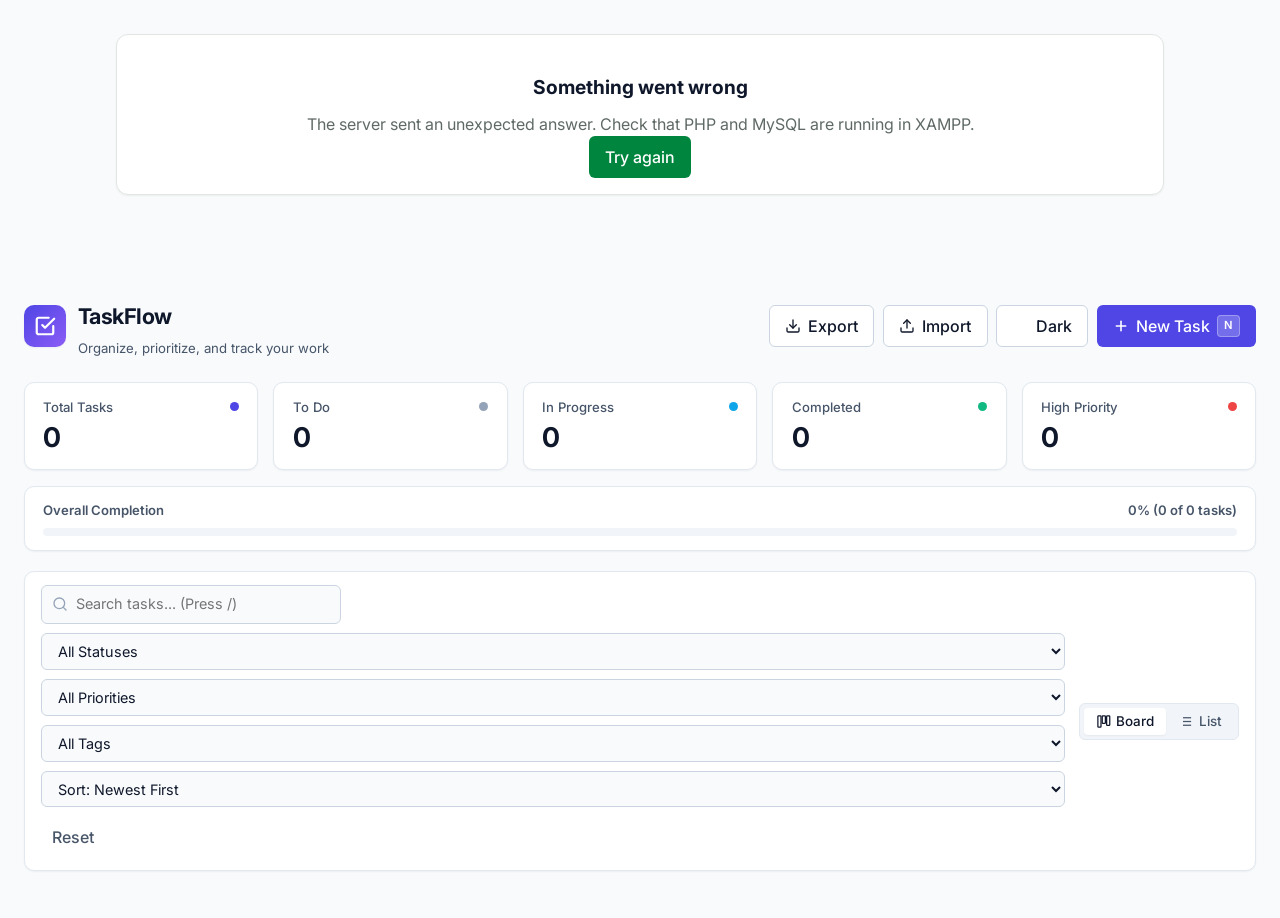
==== leads-training/index.html @ 1e60fee6 "inayos lang" ====
<!DOCTYPE html>
<html lang="en">

<head>
  <meta charset="UTF-8">
  <meta name="viewport" content="width=device-width, initial-scale=1.0">
  <title>Leads Training</title>
  <link rel="icon" type="image/png" href="img/favicon.png">
  <link rel="stylesheet" href="css/style.css">
  <script>
    /* Night theme: the choice is saved in this browser and applied before the page is drawn, so there is no white flash */
    (function () { var t = 'light'; try { t = localStorage.getItem('theme') || 'light'; } catch (e) { } document.documentElement.setAttribute('data-theme', t); })();
    function toggleTheme() {
      var root = document.documentElement, next = root.getAttribute('data-theme') === 'dark' ? 'light' : 'dark';
      root.classList.add('theme-anim'); root.setAttribute('data-theme', next);
      try { localStorage.setItem('theme', next); } catch (e) { }
      setTimeout(function () { root.classList.remove('theme-anim'); }, 350);
    }
  </script>
</head>

<body>
  <!--
  HOW THIS FILE WORKS
  Every screen is a <template> below. JavaScript copies a template and fills it with data:
    data-text="key"        puts the value of "key" inside the element
    data-attr="href:key"   sets an attribute (several: "href:a; class:b")
    data-width="key"       sets the width of a progress bar (in %)
    data-class="key"       adds the class names stored in "key"
    data-value="key"       sets the value of an input, textarea or select
    data-show="key"        keeps the element only if "key" is true
    data-hide="key"        removes the element if "key" is true
    data-list="key"        repeats the inner <template> once for each item of "key"
    data-slot="name"       empty place where JavaScript inserts another template
  To change how a screen looks, edit its template here. Colors are in css/style.css.
-->
  <div id="app">
    <p class="muted" style="padding:20px">Loading...</p>
  </div>

  <!-- ============ SHARED PIECES ============ -->
  <template id="tpl-print">
    <div class="popup-overlay" id="printdlg" onclick="if(event.target===this)closePrint()">
      <div class="popup-box print-box" role="dialog" aria-modal="true">
        <h3 data-text="title"></h3>
        <div class="pf-title">What to print</div>
        <div class="pf-grid" id="pfields"></div>
        <p class="small pf-count"><b id="pcount"></b> <button type="button" class="linkbtn"
            onclick="printResetFields()">Reset filters</button></p>
        <div class="pf-title">Look</div>
        <div class="seg" role="group" aria-label="Print theme">
          <button type="button" class="seg-btn" id="pt-light" onclick="pickPrintTheme('light')">☀ Light mode</button>
          <button type="button" class="seg-btn" id="pt-dark" onclick="pickPrintTheme('dark')">🌙 Dark mode</button>
        </div>
        <p class="small muted">In the print window choose your printer, or "Save as PDF". For dark mode, tick
          "Background graphics" so the dark colours print.</p>
        <div class="row" style="justify-content:center"><button type="button" class="btn"
            onclick="runPrint()">Print</button><button type="button" class="btn ghost"
            onclick="closePrint()">Cancel</button></div>
      </div>
    </div>
  </template>

  <template id="tpl-popup">
    <div class="popup-overlay" id="popup" onclick="if(event.target===this)closePopup()">
      <div class="popup-box" role="dialog" aria-modal="true" aria-labelledby="popup-title">
        <div class="popup-icon" aria-hidden="true">✓</div>
        <h3 id="popup-title" data-text="title"></h3>
        <p data-text="text"></p>
        <button type="button" class="btn" onclick="closePopup()">OK</button>
      </div>
    </div>
  </template>

  <template id="tpl-confirm">
    <div class="popup-overlay" id="confirmdlg">
      <div class="popup-box confirm" role="alertdialog" aria-modal="true" aria-labelledby="confirm-title">
        <div class="popup-icon" aria-hidden="true">?</div>
        <h3 id="confirm-title" data-text="title"></h3>
        <div class="popup-file" data-show="hasFile"><span class="popup-file-ic" aria-hidden="true">&#9638;</span><span
            data-text="file"></span></div>
        <div class="popup-stats" data-show="hasStats">
          <div class="popup-stat"><b data-text="n1"></b><span data-text="l1"></span></div>
          <div class="popup-stat"><b data-text="n2"></b><span data-text="l2"></span></div>
          <div class="popup-stat"><b data-text="n3"></b><span data-text="l3"></span></div>
        </div>
        <p data-text="text"></p>
        <div class="popup-actions">
          <button type="button" class="btn ghost" id="confirm-no" data-text="noLabel"></button>
          <button type="button" class="btn" id="confirm-yes" data-text="yesLabel"></button>
        </div>
      </div>
    </div>
  </template>

  <template id="tpl-alert">
    <div class="alert" data-class="cls" role="status" data-text="text"></div>
  </template>

  <template id="tpl-message">
    <div class="card center">
      <h2 data-text="title"></h2>
      <p class="muted" data-text="text"></p>
      <a class="btn" data-attr="href:href" data-text="label"></a>
    </div>
  </template>

  <template id="tpl-courselist">
    <div class="grid3" data-list="courses" data-item-template="tpl-coursecard"></div>
    <div class="card muted" data-show="empty" data-text="emptyText"></div>
  </template>

  <template id="tpl-coursecard">
    <div class="card course">
      <div class="row between">
        <span class="muted small" data-text="category"></span>
        <span class="badge" data-class="statusCls" data-text="statusLabel"></span>
      </div>
      <h3 data-text="title"></h3>
      <p class="muted" data-text="description"></p>
      <p class="small" data-text="meta"></p>
      <div class="pb" role="progressbar">
        <div class="pb-fill" data-width="pct"></div>
      </div>
      <div class="row between">
        <span class="small" data-text="progressText"></span>
        <a class="btn" data-attr="href:href" data-text="button"></a>
      </div>
    </div>
  </template>

  <!-- ============ LOGIN ============ -->
  <template id="tpl-login">
    <div class="farm-login">
      <img class="fl-photo" src="img/login-bg.jpg" alt="" aria-hidden="true">
      <div class="fl-veil" aria-hidden="true"></div>
      <div class="fl-fall" aria-hidden="true">
        <span class="flake"
          style="--x:62%;--s:36px;--o:0.11;--b:1.5px;--d:11s;--delay:-8s;--drift:-63px;--sw:8s;--rot:11deg;--y:36%"><img
            src="img/logo-mark.png" alt=""></span>
        <span class="flake"
          style="--x:37%;--s:36px;--o:0.16;--b:0px;--d:9s;--delay:-1s;--drift:-74px;--sw:7s;--rot:20deg;--y:69%"><img
            src="img/logo-mark.png" alt=""></span>
        <span class="flake"
          style="--x:67%;--s:64px;--o:0.18;--b:0.6px;--d:22s;--delay:-22s;--drift:46px;--sw:7s;--rot:26deg;--y:36%"><img
            src="img/logo-mark.png" alt=""></span>
        <span class="flake"
          style="--x:68%;--s:78px;--o:0.28;--b:0px;--d:24s;--delay:-17s;--drift:24px;--sw:5s;--rot:23deg;--y:20%"><img
            src="img/logo-mark.png" alt=""></span>
        <span class="flake"
          style="--x:58%;--s:52px;--o:0.25;--b:0px;--d:26s;--delay:-2s;--drift:-72px;--sw:5s;--rot:19deg;--y:20%"><img
            src="img/logo-mark.png" alt=""></span>
        <span class="flake"
          style="--x:21%;--s:92px;--o:0.18;--b:0px;--d:27s;--delay:-4s;--drift:29px;--sw:5s;--rot:13deg;--y:55%"><img
            src="img/logo-mark.png" alt=""></span>
        <span class="flake"
          style="--x:22%;--s:52px;--o:0.25;--b:0.6px;--d:23s;--delay:-5s;--drift:13px;--sw:6s;--rot:23deg;--y:30%"><img
            src="img/logo-mark.png" alt=""></span>
        <span class="flake"
          style="--x:42%;--s:44px;--o:0.1;--b:1.5px;--d:18s;--delay:-11s;--drift:22px;--sw:4s;--rot:22deg;--y:47%"><img
            src="img/logo-mark.png" alt=""></span>
        <span class="flake"
          style="--x:81%;--s:64px;--o:0.29;--b:0px;--d:25s;--delay:-16s;--drift:-32px;--sw:4s;--rot:12deg;--y:38%"><img
            src="img/logo-mark.png" alt=""></span>
        <span class="flake"
          style="--x:7%;--s:44px;--o:0.19;--b:1.5px;--d:21s;--delay:-8s;--drift:83px;--sw:6s;--rot:22deg;--y:24%"><img
            src="img/logo-mark.png" alt=""></span>
        <span class="flake"
          style="--x:67%;--s:64px;--o:0.25;--b:0px;--d:34s;--delay:-31s;--drift:-19px;--sw:4s;--rot:15deg;--y:59%"><img
            src="img/logo-mark.png" alt=""></span>
        <span class="flake"
          style="--x:36%;--s:30px;--o:0.2;--b:0px;--d:8s;--delay:-1s;--drift:65px;--sw:5s;--rot:12deg;--y:38%"><img
            src="img/logo-mark.png" alt=""></span>
        <span class="flake"
          style="--x:17%;--s:92px;--o:0.19;--b:0.6px;--d:30s;--delay:0s;--drift:16px;--sw:6s;--rot:14deg;--y:10%"><img
            src="img/logo-mark.png" alt=""></span>
        <span class="flake"
          style="--x:92%;--s:64px;--o:0.3;--b:0px;--d:23s;--delay:-3s;--drift:-78px;--sw:5s;--rot:16deg;--y:44%"><img
            src="img/logo-mark.png" alt=""></span>
        <span class="flake"
          style="--x:41%;--s:78px;--o:0.19;--b:0.6px;--d:32s;--delay:-13s;--drift:82px;--sw:5s;--rot:18deg;--y:49%"><img
            src="img/logo-mark.png" alt=""></span>
        <span class="flake"
          style="--x:4%;--s:92px;--o:0.14;--b:0.6px;--d:24s;--delay:-1s;--drift:39px;--sw:8s;--rot:16deg;--y:70%"><img
            src="img/logo-mark.png" alt=""></span>
        <span class="flake"
          style="--x:33%;--s:52px;--o:0.25;--b:0.6px;--d:30s;--delay:-3s;--drift:20px;--sw:7s;--rot:27deg;--y:55%"><img
            src="img/logo-mark.png" alt=""></span>
        <span class="flake"
          style="--x:41%;--s:64px;--o:0.19;--b:0.6px;--d:22s;--delay:-7s;--drift:72px;--sw:5s;--rot:22deg;--y:49%"><img
            src="img/logo-mark.png" alt=""></span>
        <span class="flake"
          style="--x:18%;--s:30px;--o:0.18;--b:1px;--d:8s;--delay:-1s;--drift:20px;--sw:5s;--rot:11deg;--y:15%"><img
            src="img/logo-mark.png" alt=""></span>
        <span class="flake"
          style="--x:50%;--s:78px;--o:0.24;--b:0.6px;--d:32s;--delay:-18s;--drift:-15px;--sw:4s;--rot:24deg;--y:28%"><img
            src="img/logo-mark.png" alt=""></span>
        <span class="flake"
          style="--x:36%;--s:36px;--o:0.13;--b:1px;--d:22s;--delay:0s;--drift:50px;--sw:6s;--rot:17deg;--y:9%"><img
            src="img/logo-mark.png" alt=""></span>
        <span class="flake"
          style="--x:29%;--s:44px;--o:0.1;--b:1.5px;--d:27s;--delay:-5s;--drift:-69px;--sw:7s;--rot:18deg;--y:69%"><img
            src="img/logo-mark.png" alt=""></span>
        <span class="flake"
          style="--x:27%;--s:78px;--o:0.26;--b:0px;--d:23s;--delay:-16s;--drift:-23px;--sw:4s;--rot:14deg;--y:56%"><img
            src="img/logo-mark.png" alt=""></span>
        <span class="flake"
          style="--x:7%;--s:64px;--o:0.19;--b:0.6px;--d:28s;--delay:0s;--drift:-31px;--sw:4s;--rot:28deg;--y:24%"><img
            src="img/logo-mark.png" alt=""></span>
      </div>
      <img class="fl-mascot" src="img/mascot1.png" alt="">
      <div class="fl-grid">
        <section class="fl-brand">
          <div class="corp">Leads Agricultural Products Corporation</div>
          <div class="fl-title">
            <div class="bar"></div>
            <h1>Leads Training</h1>
            <p>Courses, quizzes and supplier evaluations for Leads employees.</p>
          </div>
        </section>
        <section class="fl-panel">
          <form class="login-card fl-card" onsubmit="doLogin(event)">
            <img class="login-logo" src="img/logo.png" alt="Leads Agri">
            <h2>Sign in</h2>
            <p class="sub">Use the email and password from your administrator.</p>
            <div id="lerr"></div>
            <label>Email<input id="lemail" type="email" autocomplete="username"></label>
            <label>Password<input id="lpw" type="password" autocomplete="current-password"></label>
            <button class="btn full">Sign in</button>
          </form>
        </section>
      </div>
    </div>
  </template>

  <!-- ============ EMPLOYEE LAYOUT AND NAVBAR ============ -->
  <template id="tpl-employee-layout">
    <div data-slot="navbar"></div>
    <main class="page" data-slot="page"></main>
  </template>

  <template id="tpl-navbar">
    <header class="navbar">
      <div class="nav-in">
        <a href="#/home" class="logo"><img class="logo-img" src="img/logo-mark.png" alt=""> Leads Training</a>
        <button class="burger" aria-label="Menu" onclick="toggle('lnk','open')">☰</button>
        <nav id="lnk" class="links" data-list="links">
          <template><a data-attr="href:href" data-class="cls" data-text="label"></a></template>
        </nav>
        <div class="nav-right">
          <button class="theme-btn" type="button" aria-label="Switch between light and night theme"
            title="Light / Night theme" onclick="toggleTheme()">
            <svg class="ic-moon" viewBox="0 0 24 24" fill="none" stroke="currentColor" stroke-width="2"
              stroke-linecap="round" stroke-linejoin="round">
              <path d="M21 12.8A9 9 0 1 1 11.2 3a7 7 0 0 0 9.8 9.8z" />
            </svg>
            <svg class="ic-sun" viewBox="0 0 24 24" fill="none" stroke="currentColor" stroke-width="2"
              stroke-linecap="round">
              <circle cx="12" cy="12" r="4" />
              <path
                d="M12 2v2M12 20v2M4.9 4.9l1.4 1.4M17.7 17.7l1.4 1.4M2 12h2M20 12h2M4.9 19.1l1.4-1.4M17.7 6.3l1.4-1.4" />
            </svg>
          </button>
          <div class="pop-wrap">
            <button class="icon-btn" aria-label="Notifications" onclick="openNotes()">🔔<span class="count" id="cnt"
                data-show="unread" data-text="unread"></span></button>
            <div id="pn" class="pop hidden">
              <p class="muted small" data-show="noNotes">No notifications.</p>
              <div data-list="notes">
                <template>
                  <div class="note"><b data-text="title"></b>
                    <div class="small" data-text="message"></div>
                    <div class="muted small" data-text="date"></div><a class="small" data-show="hasLink"
                      data-attr="href:linkHref" data-text="linkText" onclick="toggle('pn')"></a>
                  </div>
                </template>
              </div>
            </div>
          </div>
          <div class="pop-wrap">
            <button class="icon-btn gear-btn" type="button" aria-label="Settings" title="Settings"
              onclick="toggle('ps')"><svg viewBox="0 0 24 24" fill="none" stroke="currentColor" stroke-width="2"
                stroke-linecap="round" stroke-linejoin="round">
                <circle cx="12" cy="12" r="3" />
                <path
                  d="M19.4 15a1.65 1.65 0 0 0 .33 1.82l.06.06a2 2 0 1 1-2.83 2.83l-.06-.06a1.65 1.65 0 0 0-1.82-.33 1.65 1.65 0 0 0-1 1.51V21a2 2 0 1 1-4 0v-.09a1.65 1.65 0 0 0-1-1.51 1.65 1.65 0 0 0-1.82.33l-.06.06a2 2 0 1 1-2.83-2.83l.06-.06a1.65 1.65 0 0 0 .33-1.82 1.65 1.65 0 0 0-1.51-1H3a2 2 0 1 1 0-4h.09a1.65 1.65 0 0 0 1.51-1 1.65 1.65 0 0 0-.33-1.82l-.06-.06a2 2 0 1 1 2.83-2.83l.06.06a1.65 1.65 0 0 0 1.82.33h.01a1.65 1.65 0 0 0 1-1.51V3a2 2 0 1 1 4 0v.09a1.65 1.65 0 0 0 1 1.51h.01a1.65 1.65 0 0 0 1.82-.33l.06-.06a2 2 0 1 1 2.83 2.83l-.06.06a1.65 1.65 0 0 0-.33 1.82v.01a1.65 1.65 0 0 0 1.51 1H21a2 2 0 1 1 0 4h-.09a1.65 1.65 0 0 0-1.51 1z" />
              </svg></button>
            <div id="ps" class="pop small-pop hidden">
              <button onclick="menuGo('/support','faq')">Help</button>
              <button onclick="menuGo('/support','contact')">Contact Support</button>
            </div>
          </div>
          <div class="pop-wrap">
            <button class="user-btn" type="button" title="My account" aria-haspopup="true" onclick="userMenu()"><span
                class="avatar" data-text="initial"></span><span class="uname" data-text="name"></span></button>
            <div id="pu" class="pop small-pop hidden">
              <button onclick="menuGo('/profile')">Profile &amp; Settings</button>
              <button onclick="logout()">Log Out</button>
            </div>
          </div>
        </div>
      </div>
    </header>
  </template>

  <!-- ============ HOME ============ -->
  <template id="tpl-home">
    <h1>Welcome back, <span data-text="firstName"></span>!</h1>
    <p class="muted">Continue your assigned training and complete your required courses.</p>
    <div class="grid4" data-list="stats">
      <template>
        <div class="card stat">
          <div class="muted small" data-text="label"></div>
          <div class="big" data-text="value"></div>
        </div>
      </template>
    </div>
    <h2>Continue Training</h2>
    <div class="card" data-show="hasActive">
      <h3 data-text="activeTitle"></h3>
      <div class="small" data-text="overallText"></div>
      <div class="pb">
        <div class="pb-fill" data-width="overall"></div>
      </div>
      <p><span data-text="currentText"></span> <span class="type" data-text="curType"></span></p>
      <div class="small" data-text="cardPctText"></div>
      <div class="pb">
        <div class="pb-fill" data-width="cardPct"></div>
      </div>
      <p><a class="btn" data-attr="href:continueLink">Continue Training</a></p>
    </div>
    <div class="card muted" data-show="noActive" data-text="noActiveText"></div>
    <h2>My Courses</h2>
    <div data-slot="courses"></div>
  </template>

  <!-- ============ COURSES ============ -->
  <template id="tpl-courses">
    <h1>My Courses</h1>
    <input class="search" placeholder="Search by course name or category" data-value="search"
      oninput="ui.search=this.value;drawCourses()" aria-label="Search courses">
    <div class="tabs" data-list="tabs">
      <template><button data-class="cls" data-text="label" data-attr="data-t:label"
          onclick="setTab(this.dataset.t)"></button></template>
    </div>
    <div data-slot="list"></div>
  </template>

  <!-- ============ COURSE DETAIL ============ -->
  <template id="tpl-detail">
    <p><a href="#/courses" data-attr="href:coursesHref">← Courses</a></p>
    <div class="alert orange" role="alert" data-show="flash" data-text="flash"></div>
    <h1 data-text="title"></h1>
    <p class="muted" data-text="description"></p>
    <p class="small"><span data-text="meta"></span> <span class="badge" data-class="statusCls"
        data-text="statusLabel"></span></p>
    <div class="alert green" data-show="completed"><b>Congratulations!</b> <span data-text="congrats"></span></div>
    <div class="card">
      <div class="small" data-text="progressText"></div>
      <div class="pb">
        <div class="pb-fill" data-width="pct"></div>
      </div>
    </div>
    <h2>Training Cards</h2>
    <div class="card muted" data-show="noCards">This course has no training cards yet.</div>
    <div data-list="cards">
      <template>
        <a class="card row between linkcard" data-class="cls" data-attr="href:href; aria-disabled:ariaDisabled">
          <div>
            <div class="small muted" data-text="no"></div>
            <b data-text="title"></b> <span class="type" data-text="type"></span>
            <div class="small muted" data-show="attempts" data-text="attempts"></div>
            <div class="small muted" data-show="locked">Locked: pass the previous card first.</div>
            <div class="small" data-show="cardPct" data-text="cardPct"></div>
          </div>
          <span class="badge" data-class="statusCls" data-text="statusLabel"></span>
        </a>
      </template>
    </div>
  </template>

  <!-- ============ TRAINING CARD ============ -->
  <template id="tpl-training">
    <p><a data-attr="href:backLink" data-text="backText"></a></p>
    <div class="small muted" data-hide="isEval" data-text="cardNo"></div>
    <h1 data-hide="isEval"><span data-text="title"></span> <span class="type" data-text="type"></span></h1>
    <div class="small" data-hide="isEval">Card progress: <span id="cp" data-text="pct"></span>%</div>
    <div class="pb" data-hide="isEval">
      <div class="pb-fill" id="cbar" data-width="pct"></div>
    </div>
    <div data-slot="body"></div>
  </template>

  <template id="tpl-read">
    <h2>Learning Material</h2>
    <div class="alert green" data-show="passed">You already passed this card. You can review the material below.</div>
    <div class="small row between"><span>Reading Progress</span><span id="rtxt" data-text="readingText"></span></div>
    <div class="pb">
      <div class="pb-fill" id="rbar" data-width="reading"></div>
    </div>
    <div class="reader" id="reader" tabindex="0" data-list="blocks">
      <template>
        <h3 data-show="isH" data-text="text"></h3>
        <p data-show="isP" data-text="text"></p>
        <ul data-show="isUl" data-list="items"><template>
            <li data-text="text"></li>
          </template></ul>
        <ol data-show="isOl" data-list="items"><template>
            <li data-text="text"></li>
          </template></ol>
        <div class="alert orange" data-show="isWarn"><b>Important:</b> <span data-text="text"></span></div>
        <figure class="media" data-show="isVideo"><video controls preload="metadata" playsinline
            data-attr="src:src"></video>
          <figcaption data-text="cap"></figcaption>
        </figure>
        <figure class="media" data-show="isImg"><img alt="" data-attr="src:src">
          <figcaption data-text="cap"></figcaption>
        </figure>
      </template>
    </div>
    <p>
      <span class="alert red" data-show="noQuiz">This card has no quiz questions yet.</span>
      <a class="btn" data-show="passed" data-attr="href:backLink">Back to course</a>
      <button class="btn" id="startBtn" onclick="startQuiz()" data-show="canStart" data-attr="disabled:startDisabled"
        data-text="startLabel"></button>
      <span class="muted small" id="hint" data-show="canStart" data-text="hint"></span>
    </p>
    <div class="card" data-show="hasMine">
      <h3>Your evaluations</h3>
      <p class="small muted">Evaluate a supplier again to replace your earlier evaluation of it in the same quarter.</p>
      <div data-list="mine">
        <template>
          <div class="row between" style="padding:8px 0;border-top:1px solid var(--line, #e5e7eb)">
            <div><b data-text="name"></b>
              <div class="small muted" data-text="info"></div>
            </div>
            <button class="btn ghost" data-attr="data-id:id" onclick="evalRedo(this.dataset.id)">Evaluate again</button>
          </div>
        </template>
      </div>
    </div>
  </template>

  <template id="tpl-quiz">
    <div class="card">
      <div class="small muted" data-text="progressText"></div>
      <h2 data-text="question"></h2>
      <div role="radiogroup" aria-label="Answer options" data-list="options">
        <template>
          <button class="opt" role="radio" data-class="cls"
            data-attr="aria-checked:checked; data-i:i; disabled:disabled" onclick="pick(this.dataset.i)"
            data-text="label"></button>
        </template>
      </div>
      <button class="btn" data-show="showSubmit" data-attr="disabled:submitDisabled" onclick="submitAns()">Submit
        Answer</button>
      <div class="alert" data-show="shown" data-class="fbCls" role="status">
        <div>Your Answer: <span data-text="yourAnswer"></span></div>
        <div><b data-text="resultText"></b></div>
        <div data-show="wrong">Correct Answer: <span data-text="correctAnswer"></span></div>
        <div>Explanation: <span data-text="explanation"></span></div>
        <p><button class="btn" onclick="nextQ()" data-text="nextLabel"></button></p>
      </div>
    </div>
  </template>

  <template id="tpl-result">
    <div class="card center">
      <div class="small muted">TRAINING CARD COMPLETE</div>
      <h2 data-text="title"></h2>
      <div class="small">Your Score</div>
      <div class="big" data-text="scoreText"></div>
      <div data-text="pctText"></div>
      <p class="muted" data-text="requiredText"></p>
      <p><span class="badge" data-class="statusCls" data-text="statusLabel"></span> <b data-text="verdict"></b></p>
      <div data-show="passed">
        <p>Training card completed successfully.</p>
        <button class="btn" data-show="hasNext" data-attr="data-href:nextHref" onclick="go(this.dataset.href)">Continue
          to Next Card</button>
        <a class="btn" data-hide="hasNext" data-attr="href:courseHref">View Course Completion</a>
      </div>
      <div data-hide="passed">
        <p data-text="failText"></p>
        <button class="btn" onclick="restartCard()">Restart Card</button>
      </div>
    </div>
  </template>

  <!-- ============ SUPPORT ============ -->
  <template id="tpl-support">
    <h1>How can we help?</h1>
    <input class="search" placeholder="Search help topics" oninput="faqFilter(this.value)" aria-label="Search FAQs">
    <h2 id="faq">FAQ</h2>
    <div data-list="faq">
      <template>
        <details class="card faq">
          <summary><b data-text="q"></b></summary>
          <p class="muted" data-text="a"></p>
        </details>
      </template>
    </div>
    <h2 id="contact">Contact Support</h2>
    <p class="muted">Support email: <a href="mailto:support@leads.com">support@leads.com</a></p>
    <form class="card form" onsubmit="sendSupport(event)">
      <div id="smsg"></div>
      <label>Name<input data-value="name" readonly></label>
      <label>Email<input data-value="email" readonly></label>
      <label>Subject<input id="ssub"></label>
      <label>Message<textarea id="smes" rows="4"></textarea></label>
      <button class="btn">Submit Request</button>
    </form>
  </template>

  <!-- ============ PROFILE ============ -->
  <template id="tpl-profile">
    <h1>Profile</h1>
    <div class="card">
      <div class="row">
        <span class="avatar big-av" data-text="initial"></span>
        <div>
          <h3 data-text="name"></h3><span class="muted" data-text="position"></span>
        </div>
      </div>
      <div class="grid3" data-list="fields">
        <template>
          <div>
            <div class="small muted" data-text="label"></div><span data-text="value"></span>
          </div>
        </template>
      </div>
    </div>
    <form class="card form" onsubmit="saveProfile(event)">
      <h3>Edit details</h3>
      <div id="pmsg"></div>
      <label>Display name<input id="pname" data-value="name"></label>
      <label>Contact number<input id="pphone" data-value="phone"></label>
      <button class="btn">Save</button>
    </form>
    <form class="card form" onsubmit="changePw(event)">
      <h3>Change password</h3>
      <div id="wmsg"></div>
      <label>Current password<input id="pw1" type="password"></label>
      <label>New password<input id="pw2" type="password"></label>
      <button class="btn">Update password</button>
    </form>
    <div class="card esig-card">
      <h3>E-signature</h3>
      <p class="small muted">Upload a picture of your signature once. When your signature is needed, for example on a
        Request for Check, it is added above your name automatically. Use a clear picture of your signature only (PNG or
        JPG).</p>
      <div id="esmsg"></div>
      <div class="esig-box"><img id="esig-img" alt="Your e-signature" class="hidden"><span id="esig-none"
          class="muted small">No e-signature yet.</span></div>
      <label>Choose a picture<input type="file" id="esig-file" accept="image/png,image/jpeg,image/webp"
          onchange="esigPick(this)"></label>
      <label class="check"><input type="checkbox" id="esig-clean" checked onchange="esigRedraw()"> <span>Remove the
          white background and trim the picture</span></label>
      <div class="row wrap">
        <button type="button" class="btn" id="esig-save" disabled onclick="esigSave()">Save e-signature</button>
        <button type="button" class="btn ghost danger" data-show="hasEsig" onclick="esigRemove()">Remove
          e-signature</button>
      </div>
    </div>
    <div class="card">
      <h3>Notification preferences</h3>
      <div data-list="prefs">
        <template>
          <label class="check"><input type="checkbox" data-attr="data-k:key; checked:checked"
              onchange="setPref(this.dataset.k,this.checked)"> <span data-text="label"></span></label>
        </template>
      </div>
    </div>
    <p><button class="btn ghost" onclick="logout()">Log Out</button></p>
  </template>

  <!-- ============ ADMIN ============ -->
  <template id="tpl-admin-layout">
    <div class="admin" data-class="shellCls">
      <aside class="side" id="side">
        <img class="side-logo" src="img/logo.png" alt="Leads Agri">
        <nav data-list="slinks" style="display:contents">
          <template>
            <a data-show="isLink" data-attr="href:href" data-class="cls" data-text="label"></a>
            <div class="side-group" data-show="isMenu">
              <button type="button" class="side-head side-tog" data-attr="data-key:key"
                onclick="sideToggle(this.dataset.key)"><span data-text="label"></span><span class="chev"
                  data-text="chev"></span></button>
              <div data-show="open" style="display:contents">
                <div data-list="children" style="display:contents">
                  <template>
                    <div class="side-row">
                      <a class="side-sub" data-attr="href:href;onclick:onclick" data-class="cls" data-text="label"></a>
                      <button type="button" class="side-chev" data-show="hasSub" data-attr="data-key:key"
                        onclick="sideToggle(this.dataset.key)" aria-label="Open or close" data-text="chev"></button>
                    </div>
                    <div data-show="subOpen" style="display:contents">
                      <div data-list="sub" style="display:contents"><template><a class="side-sub2"
                            data-attr="href:href;onclick:onclick" data-class="cls" data-text="label"></a></template>
                      </div>
                    </div>
                  </template>
                </div>
              </div>
            </div>
          </template>
        </nav>
        <div class="grow"></div>
        <div class="small muted who" data-text="name"></div>
        <button class="btn ghost" onclick="logout()">Log Out</button>
      </aside>
      <div class="admin-col">
        <header class="topbar">
          <div class="topbar-left">
            <button class="side-toggle" onclick="toggleSide()" aria-label="Show or hide the sidebar"
              title="Show or hide the sidebar">
              <svg viewBox="0 0 24 24" fill="none" stroke="currentColor" stroke-width="2" stroke-linecap="round">
                <path d="M4 6h16M4 12h16M4 18h16" />
              </svg>
            </button>
            <img class="logo-img" src="img/logo-mark.png" alt="Leads Agri">
          </div>
          <nav class="topnav" data-list="links">
            <template>
              <a data-show="isLink" data-attr="href:href" data-class="cls" data-text="label"></a>
              <div class="nav-drop" data-show="isMenu">
                <button type="button" class="nav-drop-btn" data-class="cls" onclick="navMenu(this)"><span
                    data-text="label"></span> <span class="caret">▾</span></button>
                <div class="nav-menu hidden" data-list="children">
                  <template>
                    <div class="nav-item">
                      <a data-attr="href:href;onclick:onclick" data-class="cls"><span data-text="label"></span><span
                          class="caret-r" data-show="hasSub">▸</span></a>
                      <div class="nav-fly" data-show="hasSub" data-list="sub"><template><a
                            data-attr="href:href;onclick:onclick" data-class="cls" data-text="label"></a></template>
                      </div>
                    </div>
                  </template>
                </div>
              </div>
            </template>
          </nav>
          <div class="topbar-right">
            <button class="theme-btn" type="button" aria-label="Switch between light and night theme"
              title="Light / Night theme" onclick="toggleTheme()">
              <svg class="ic-moon" viewBox="0 0 24 24" fill="none" stroke="currentColor" stroke-width="2"
                stroke-linecap="round" stroke-linejoin="round">
                <path d="M21 12.8A9 9 0 1 1 11.2 3a7 7 0 0 0 9.8 9.8z" />
              </svg>
              <svg class="ic-sun" viewBox="0 0 24 24" fill="none" stroke="currentColor" stroke-width="2"
                stroke-linecap="round">
                <circle cx="12" cy="12" r="4" />
                <path
                  d="M12 2v2M12 20v2M4.9 4.9l1.4 1.4M17.7 17.7l1.4 1.4M2 12h2M20 12h2M4.9 19.1l1.4-1.4M17.7 6.3l1.4-1.4" />
              </svg>
            </button>
            <div class="pop-wrap">
              <button class="icon-btn" aria-label="Notifications" onclick="openNotes()">🔔<span class="count" id="cnt"
                  data-show="unread" data-text="unread"></span></button>
              <div id="pn" class="pop hidden">
                <p class="muted small" data-show="noNotes">No notifications.</p>
                <div data-list="notes">
                  <template>
                    <div class="note"><b data-text="title"></b>
                      <div class="small" data-text="message"></div>
                      <div class="muted small" data-text="date"></div><a class="small" data-show="hasLink"
                        data-attr="href:linkHref" data-text="linkText" onclick="toggle('pn')"></a>
                    </div>
                  </template>
                </div>
              </div>
            </div>
            <div class="pop-wrap">
              <button class="icon-btn gear-btn" type="button" aria-label="Settings" title="Settings"
                onclick="toggle('ps')"><svg viewBox="0 0 24 24" fill="none" stroke="currentColor" stroke-width="2"
                  stroke-linecap="round" stroke-linejoin="round">
                  <circle cx="12" cy="12" r="3" />
                  <path
                    d="M19.4 15a1.65 1.65 0 0 0 .33 1.82l.06.06a2 2 0 1 1-2.83 2.83l-.06-.06a1.65 1.65 0 0 0-1.82-.33 1.65 1.65 0 0 0-1 1.51V21a2 2 0 1 1-4 0v-.09a1.65 1.65 0 0 0-1-1.51 1.65 1.65 0 0 0-1.82.33l-.06.06a2 2 0 1 1-2.83-2.83l.06-.06a1.65 1.65 0 0 0 .33-1.82 1.65 1.65 0 0 0-1.51-1H3a2 2 0 1 1 0-4h.09a1.65 1.65 0 0 0 1.51-1 1.65 1.65 0 0 0-.33-1.82l-.06-.06a2 2 0 1 1 2.83-2.83l.06.06a1.65 1.65 0 0 0 1.82.33h.01a1.65 1.65 0 0 0 1-1.51V3a2 2 0 1 1 4 0v.09a1.65 1.65 0 0 0 1 1.51h.01a1.65 1.65 0 0 0 1.82-.33l.06-.06a2 2 0 1 1 2.83 2.83l-.06.06a1.65 1.65 0 0 0-.33 1.82v.01a1.65 1.65 0 0 0 1.51 1H21a2 2 0 1 1 0 4h-.09a1.65 1.65 0 0 0-1.51 1z" />
                </svg><span class="gear-label">Settings</span><span class="count" data-show="openReq"
                  data-text="openReq"></span></button>
              <div id="ps" class="pop small-pop hidden">
                <div data-show="isAdmin" style="display:contents">
                  <div class="pop-group">Setup</div>
                  <button class="pop-sub" onclick="menuGo('/admin/employees')">Employees</button>
                  <button class="pop-sub" onclick="menuGo('/admin/departments')">Departments</button>
                  <button class="pop-sub" onclick="menuGo('/admin/addcourse')">Add Course</button>
                  <button onclick="menuGo('/admin/support')" data-text="supportLabel"></button>
                  <button onclick="menuGo('/support','faq')">Help</button>
                </div>
                <div data-hide="isAdmin" style="display:contents">
                  <button onclick="menuGo('/support','faq')">Help</button>
                  <button onclick="menuGo('/support','contact')">Contact Support</button>
                </div>
              </div>
            </div>
            <div class="pop-wrap">
              <button class="user-btn" type="button" title="My account" aria-haspopup="true" onclick="userMenu()"><span
                  class="small muted" data-text="name"></span><span class="avatar" data-text="initial"></span></button>
              <div id="pu" class="pop small-pop hidden">
                <button onclick="menuGo('/profile')">Profile &amp; Settings</button>
                <button onclick="logout()">Log Out</button>
              </div>
            </div>
          </div>
        </header>


        <main class="page" data-slot="page"></main>
      </div>
      <div class="side-back" onclick="toggleSide()"></div>
    </div>
  </template>

  <template id="tpl-admin-dashboard">
    <h1>Dashboard</h1>
    <div class="grid3" data-list="stats">
      <template>
        <div class="card stat">
          <div class="muted small" data-text="label"></div>
          <div class="big" data-text="value"></div>
        </div>
      </template>
    </div>
    <h2>Analytics</h2>
    <div class="card">
      <div data-list="bars">
        <template>
          <div>
            <div class="small row between"><span data-text="label"></span><b data-text="valueText"></b></div>
            <div class="pb">
              <div class="pb-fill" data-width="value"></div>
            </div>
          </div>
        </template>
      </div>
      <p class="small muted" data-text="footer"></p>
    </div>
    <div class="row between">
      <h2>Recent Activity</h2><button class="btn ghost" data-show="hasActivity" onclick="clearActivity()">Clear</button>
    </div>
    <div class="card" data-list="activity">
      <p class="small muted" data-show="noActivity">No recent activity.</p>
      <template>
        <div class="small act"><span data-text="text"></span> <span class="muted" data-text="date"></span></div>
      </template>
    </div>
  </template>

  <!-- ============ ADMIN: DEPARTMENTS ============ -->
  <template id="tpl-admin-departments">
    <div class="row between">
      <h1>Departments</h1><button class="btn" onclick="deptForm()">Add department</button>
    </div>
    <p class="muted small">These are the departments you can choose when you add or edit an employee, assign a course,
      or set the department of a supplier.</p>
    <div data-slot="dform"></div>
    <div data-slot="dlist"></div>
  </template>

  <template id="tpl-dept-form">
    <form class="card form" onsubmit="saveDepartment(event,this.dataset.id)" data-attr="data-id:id">
      <div id="dept-err"></div>
      <label>Department name<input id="dept-name" data-value="name" maxlength="80"
          placeholder="e.g. Information Technology"></label>
      <div class="row"><button class="btn">Save</button><button type="button" class="btn ghost"
          onclick="closeDeptForm()">Cancel</button></div>
    </form>
  </template>

  <template id="tpl-admin-employees">
    <div class="row between">
      <h1>Employees</h1><button class="btn" onclick="empForm()">Add employee</button>
    </div>
    <div data-slot="eform"></div>
    <div data-slot="eperm"></div>
    <div class="card scroll">
      <table>
        <thead>
          <tr>
            <th>Name</th>
            <th>ID</th>
            <th>Department</th>
            <th>Supervisor</th>
            <th>Role</th>
            <th>Status</th>
            <th></th>
          </tr>
        </thead>
        <tbody data-list="rows">
          <template>
            <tr>
              <td><span data-text="name"></span>
                <div class="small muted" data-text="email"></div>
              </td>
              <td data-text="employeeId"></td>
              <td data-text="department"></td>
              <td data-text="supervisor"></td>
              <td data-text="role"></td>
              <td><span class="badge" data-class="statusCls" data-text="statusLabel"></span></td>
              <td class="row">
                <button class="btn ghost" data-attr="data-id:id" onclick="viewEmp(this.dataset.id)">View</button>
                <button class="btn ghost" data-attr="data-id:id" onclick="empForm(this.dataset.id)">Edit</button>
                <button class="btn ghost" data-attr="data-id:id" onclick="permForm(this.dataset.id)">Set
                  Permissions</button>
                <button class="btn ghost" data-attr="data-id:id" onclick="toggleEmp(this.dataset.id)"
                  data-text="toggleLabel"></button>
                <button class="btn ghost" data-show="canRemove" data-attr="data-id:id"
                  onclick="removeEmp(this.dataset.id)">Remove</button>
              </td>
            </tr>
          </template>
        </tbody>
      </table>
    </div>
    <div data-slot="eprog"></div>
  </template>

  <template id="tpl-emp-perm">
    <form class="card form wide" id="permform" onsubmit="savePerms(event,this.dataset.id)" data-attr="data-id:id">
      <h3 data-text="heading"></h3>
      <p class="small muted" data-text="intro"></p>
      <div id="perr"></div>
      <p class="muted" data-show="empty">There are no published courses or evaluation forms yet.</p>
      <div class="perm-list" data-list="items">
        <template>
          <label class="perm"><input type="checkbox" data-attr="data-course:cid"><span><b data-text="title"></b> <span
                class="badge" data-text="kind"></span><span class="small muted perm-desc"
                data-text="desc"></span></span></label>
        </template>
      </div>
      <div class="row">
        <button class="btn">Save permissions</button>
        <button type="button" class="btn ghost" onclick="permAll(true)">Select all</button>
        <button type="button" class="btn ghost" onclick="permAll(false)">Clear all</button>
        <button type="button" class="btn ghost" onclick="closePerm()">Close</button>
      </div>
    </form>
  </template>

  <template id="tpl-emp-form">
    <form class="card form" onsubmit="saveEmp(event,this.dataset.id)" data-attr="data-id:id">
      <div id="eerr"></div>
      <label>Full name<input id="e-name" data-value="name"></label>
      <label>Employee ID<input id="e-employeeId" data-value="employeeId"></label>
      <label>Email<input id="e-email" data-value="email"></label>
      <label>Department
        <select id="e-department" data-list="departments">
          <option value="">Select a department</option><template>
            <option data-attr="value:name" data-text="name"></option>
          </template>
        </select>
      </label>
      <p class="small muted" data-show="noDepartments">There are no departments yet. Create them first in the <a
          href="#/admin/departments">Departments</a> tab.</p>
      <label>Position<input id="e-position" data-value="position"></label>
      <label>Immediate Head / Supervisor
        <select id="e-supervisorId" data-list="supervisors">
          <option value="">None</option><template>
            <option data-attr="value:id" data-text="name"></option>
          </template>
        </select>
      </label>
      <p class="small muted">Only accounts with the role Immediate Superior can be chosen. When this employee submits an
        evaluation that needs corrective action, the immediate superior (and the admin) get it under Supplier Evaluation
        > Corrective Action Requests.</p>
      <label>Role<select id="e-role" data-value="role">
          <option value="employee">Employee</option>
          <option value="superior">Immediate Superior</option>
          <option value="admin">Admin</option>
        </select></label>
      <label>Password<input id="e-password" type="password" autocomplete="new-password"></label>
      <p class="small muted" data-show="isNew">The employee signs in with the email above and this password. Use at
        least 8 characters.</p>
      <p class="small muted" data-hide="isNew">Leave the password empty to keep the current one. Type a new one (at
        least 8 characters) to reset it.</p>
      <div class="row"><button class="btn">Save</button><button type="button" class="btn ghost"
          onclick="closeEmpForm()">Cancel</button></div>
    </form>
  </template>

  <template id="tpl-emp-progress">
    <h2 data-text="title"></h2>
    <div class="card muted" data-show="none">No courses assigned.</div>
    <div data-list="courses">
      <template>
        <div class="card">
          <div class="row between"><b data-text="title"></b><span class="badge" data-class="statusCls"
              data-text="statusLabel"></span></div>
          <div class="small" data-text="summary"></div>
          <div class="pb">
            <div class="pb-fill" data-width="pct"></div>
          </div>
          <div data-list="cards">
            <template>
              <div class="small act"><b data-text="head"></b><span data-text="state"></span>
                <div class="muted" data-list="attempts"><template>
                    <div data-text="text"></div>
                  </template></div>
              </div>
            </template>
          </div>
        </div>
      </template>
    </div>
  </template>

  <template id="tpl-admin-addcourse">
    <h1>Add Course</h1>
    <p class="muted small">Create a new course here. After you create it, open it in the Courses tab to add its training
      cards and publish it.</p>
    <form class="card form wide" onsubmit="addCourse(event)">
      <h3>New course</h3>
      <div id="cerr"></div>
      <div class="form-grid">
        <label>Title<input id="nc-title"></label>
        <label>Category<input id="nc-category"></label>
        <label>Estimated duration<input id="nc-duration"></label>
        <label>Deadline<input id="nc-deadline" type="date"></label>
      </div>
      <label>Description<input id="nc-description"></label>
      <button class="btn">Create course</button>
    </form>
  </template>

  <template id="tpl-admin-courses">
    <h1 data-text="pageTitle"></h1>
    <p class="muted" data-show="isEmpty" data-text="emptyText"></p>
    <div class="grid3" data-list="courses">
      <template>
        <button class="card linkcard left" data-class="cls" data-attr="data-id:id" onclick="selCourse(this.dataset.id)">
          <b data-text="title"></b>
          <div class="small muted" data-text="count"></div>
          <span class="badge" data-class="statusCls" data-text="statusLabel"></span>
        </button>
      </template>
    </div>
    <div data-slot="detail"></div>
  </template>

  <template id="tpl-course-detail">
    <div class="row between wrap">
      <h2 data-text="title"></h2>
      <div class="row wrap">
        <span class="small muted" data-show="canTake" data-text="mine"></span>
        <a class="btn" data-show="canTake" data-attr="href:takeHref" data-text="takeLabel"></a>
        <button class="btn ghost" onclick="toggleCourseEdit()">Edit course details</button>
        <button class="btn ghost" onclick="delCourse()">Delete course</button>
      </div>
    </div>
    <p class="small muted" data-show="cantTake">Publish this course to take it yourself.</p>
    <label class="check">Status
      <select data-value="status" onchange="setStatus(this.value)">
        <option>Draft</option>
        <option>Published</option>
        <option>Archived</option>
      </select>
    </label>
    <div data-slot="cedit"></div>
    <div data-list="cards">
      <template>
        <div class="cardwrap">
          <div class="card row between">
            <div><b data-text="head"></b> <span class="type" data-text="type"></span>
              <div class="small muted" data-text="meta"></div>
            </div>
            <div class="row">
              <button class="btn" data-attr="data-i:i" onclick="togglePreview(this.dataset.i)"
                data-text="viewLabel"></button>
              <button class="btn ghost" data-attr="data-i:i" onclick="editCard(this.dataset.i)">Edit</button>
              <button class="btn ghost" aria-label="Move up" data-attr="data-i:i"
                onclick="moveCard(this.dataset.i,-1)">↑</button>
              <button class="btn ghost" aria-label="Move down" data-attr="data-i:i"
                onclick="moveCard(this.dataset.i,1)">↓</button>
              <button class="btn ghost" data-attr="data-i:i" onclick="delCard(this.dataset.i)">Delete</button>
            </div>
          </div>
          <div class="card pv" data-show="isOpen">
            <h3>Learning material</h3>
            <div class="reader" data-list="blocks">
              <template>
                <h3 data-show="isH" data-text="text"></h3>
                <p data-show="isP" data-text="text"></p>
                <ul data-show="isUl" data-list="items"><template>
                    <li data-text="text"></li>
                  </template></ul>
                <ol data-show="isOl" data-list="items"><template>
                    <li data-text="text"></li>
                  </template></ol>
                <div class="alert orange" data-show="isWarn"><b>Important:</b> <span data-text="text"></span></div>
                <figure class="media" data-show="isVideo"><video controls preload="metadata" playsinline
                    data-attr="src:src"></video>
                  <figcaption data-text="cap"></figcaption>
                </figure>
                <figure class="media" data-show="isImg"><img alt="" data-attr="src:src">
                  <figcaption data-text="cap"></figcaption>
                </figure>
              </template>
            </div>
            <h3>Quiz</h3>
            <div data-list="qs">
              <template>
                <div class="pvq"><b data-text="text"></b>
                  <ol type="A" class="pvopts" data-list="opts"><template>
                      <li data-class="cls" data-text="t"></li>
                    </template></ol>
                  <div class="small muted" data-text="explanation"></div>
                </div>
              </template>
            </div>
          </div>
        </div>
      </template>
    </div>
    <button class="btn" data-show="noDraft" onclick="newCard()">Add training card</button>
    <div data-slot="cform"></div>
  </template>

  <template id="tpl-course-edit">
    <form class="card form wide" onsubmit="saveCourseEdit(event)">
      <h3>Edit course details</h3>
      <div id="ceerr"></div>
      <div class="form-grid">
        <label>Course name<input id="ce-title" data-value="title"></label>
        <label>Category<input id="ce-category" data-value="category"></label>
        <label>Duration<input id="ce-duration" data-value="duration"></label>
        <label>Deadline<input id="ce-deadline" type="date" data-value="deadline"></label>
      </div>
      <label>Description<textarea id="ce-description" rows="3" data-value="description"></textarea></label>
      <div class="row"><button class="btn">Save changes</button><button type="button" class="btn ghost"
          onclick="toggleCourseEdit()">Cancel</button></div>
    </form>
  </template>

  <template id="tpl-card-form">
    <form class="card form" id="cardform" onsubmit="saveCard(event)">
      <h3 data-text="heading"></h3>
      <div id="derr"></div>
      <label>Card title<input id="d-title" data-value="title"></label>
      <label>Document type
        <select id="d-type" data-value="type">
          <option>Manual</option>
          <option>SOP</option>
          <option>Policy</option>
          <option>Instruction</option>
          <option>Guideline</option>
          <option>Procedure</option>
          <option>Standard</option>
          <option>Rule</option>
          <option>Notice</option>
          <option>Other</option>
        </select>
      </label>
      <label>Required passing score (%)<input id="d-pass" type="number" min="1" max="100" data-value="passing"></label>
      <label>Learning material
        <textarea id="d-text" rows="12" data-value="text"
          placeholder="# Heading&#10;&#10;Paragraph text. Separate blocks with a blank line.&#10;&#10;- bullet one&#10;- bullet two"></textarea>
      </label>
      <p class="small muted">Separate blocks with a blank line. Start a block with <b># </b> for a heading, <b>- </b>
        for bullets, <b>1. </b> for numbered steps, <b>! </b> for an important note, <b>[video] videos/phishing/file.mp4
          | caption</b> for a video, or <b>[image] img/file.jpg | caption</b> for a picture. Anything else is a
        paragraph.</p>
      <div data-list="questions" data-show="showQs">
        <template>
          <div class="card qbox">
            <b data-text="heading"></b>
            <label>Question<input data-f="text" data-value="text"></label>
            <label>Option A<input data-f="o0" data-value="o0"></label>
            <label>Option B<input data-f="o1" data-value="o1"></label>
            <label>Option C (optional)<input data-f="o2" data-value="o2"></label>
            <label>Option D (optional)<input data-f="o3" data-value="o3"></label>
            <label>Correct answer
              <select data-f="answer" data-value="answer">
                <option value="0">A</option>
                <option value="1">B</option>
                <option value="2">C</option>
                <option value="3">D</option>
              </select>
            </label>
            <label>Explanation<input data-f="explanation" data-value="explanation"></label>
            <button type="button" class="btn ghost" data-attr="data-i:i" onclick="delQ(this.dataset.i)">Delete
              question</button>
          </div>
        </template>
      </div>
      <div class="row">
        <button type="button" class="btn ghost" data-show="showQs" onclick="addQ()">Add question</button>
        <button class="btn" data-text="saveLabel"></button>
        <button type="button" class="btn ghost" onclick="cancelCard()">Cancel</button>
      </div>
    </form>
  </template>

  <template id="tpl-admin-assign">
    <h1>Modules</h1>
    <form class="card form" onsubmit="assign(event)">
      <div id="amsg"></div>
      <label>Course
        <select id="as-c" data-list="courses">
          <option value="">Select a course</option><template>
            <option data-attr="value:id" data-text="title"></option>
          </template>
        </select>
      </label>
      <label>Assign to
        <select id="as-t" onchange="assignTarget()">
          <option value="all">All employees</option>
          <option value="department">Department</option>
          <option value="employee">Individual employee</option>
        </select>
      </label>
      <div data-slot="target"></div>
      <label>Deadline<input id="as-d" type="date"></label>
      <button class="btn">Assign course</button>
    </form>
    <div class="card scroll">
      <table>
        <thead>
          <tr>
            <th>Employee</th>
            <th>Course</th>
            <th>Deadline</th>
            <th></th>
          </tr>
        </thead>
        <tbody data-list="rows">
          <template>
            <tr>
              <td data-text="employee"></td>
              <td data-text="course"></td>
              <td data-text="deadline"></td>
              <td><button class="btn ghost" data-attr="data-id:id"
                  onclick="removeAssign(this.dataset.id)">Remove</button></td>
            </tr>
          </template>
        </tbody>
      </table>
    </div>
  </template>

  <template id="tpl-assign-target">
    <label><span data-text="label"></span>
      <select id="as-x" data-list="options">
        <option value="">Select</option><template>
          <option data-attr="value:value" data-text="text"></option>
        </template>
      </select>
    </label>
  </template>

  <!-- ============ SUPPLIER EVALUATION (employee form inside a training card) ============ -->
  <template id="tpl-evaluation">
    <form class="card form evalform" onsubmit="submitEvaluation(event)">
      <h2 data-text="formTitle">Supplier &amp; Third-Party Evaluation</h2>
      <p class="muted small">Only Leads employees fill in this form. Suppliers never answer it.</p>
      <div id="everr"></div>
      <h3>Supplier Information</h3>
      <label>Supplier Name *
        <select name="supplierId" id="ev-supplier" required onchange="evalSupplier()" data-list="suppliers">
          <option value="">Select a supplier</option>
          <template>
            <option data-attr="value:id" data-text="name"></option>
          </template>
        </select>
      </label>
      <div class="alert orange hidden" id="ev-dup">You already evaluated this supplier in this quarter. Use "Request
        re-evaluation" under Your evaluations to ask your supervisor for permission.</div>
      <label>Supplier Category<input id="ev-category" readonly></label>
      <label>Contact Person<input id="ev-person" readonly></label>
      <label>Contact No.<input id="ev-phone" readonly></label>
      <label>Email<input id="ev-email" readonly></label>
      <label>Physical Address<input id="ev-address" readonly></label>
      <label>Service / Product Provided *<input name="service" required maxlength="160"></label>
      <label>Supplier Criticality *
        <select name="criticality" required>
          <option value="">Select</option>
          <option>Critical</option>
          <option>High</option>
          <option>Medium</option>
          <option>Low</option>
        </select>
      </label>
      <label>Evaluation Date *<input type="date" name="evaluationDate" required data-value="today"
          data-attr="max:today; min:qStart" onchange="evalPeriod()"></label>
      <label>Evaluation Period (fixed quarter)<input id="ev-period" readonly data-value="periodText"></label>
      <p class="small muted">Each supplier can be evaluated once per quarter. To evaluate it again, request permission
        from your supervisor.</p>
      <label>Evaluator<input data-value="evaluator" readonly></label>

      <h3>Supplier Performance</h3>
      <p class="muted small">Rate each criterion from 1 (poor) to 5 (excellent). The weight shows how much the rating
        counts in the overall score.</p>
      <div data-list="fields">
        <template>
          <div class="card">
            <b data-text="label"></b> <span class="badge gray" data-text="weightText"></span>
            <p class="small muted" data-text="description"></p>
            <div class="row wrap">
              <label class="check"><input type="radio" data-attr="name:rname" value="1" required
                  onchange="evalPreview()"> 1</label>
              <label class="check"><input type="radio" data-attr="name:rname" value="2" onchange="evalPreview()">
                2</label>
              <label class="check"><input type="radio" data-attr="name:rname" value="3" onchange="evalPreview()">
                3</label>
              <label class="check"><input type="radio" data-attr="name:rname" value="4" onchange="evalPreview()">
                4</label>
              <label class="check"><input type="radio" data-attr="name:rname" value="5" onchange="evalPreview()">
                5</label>
            </div>
          </div>
        </template>
      </div>
      <div class="alert blue" id="ev-preview">Rate all criteria to see the estimated score.</div>

      <h3>Evaluation Result</h3>
      <p><b data-text="meetsLabel"></b></p>
      <div class="row wrap"><label class="check"><input type="radio" name="meets" value="Yes" required>
          Yes</label><label class="check"><input type="radio" name="meets" value="Partially" required>
          Partially</label><label class="check"><input type="radio" name="meets" value="No" required> No</label></div>
      <p><b>2. Were there significant issues during the evaluation period? *</b></p>
      <div class="row wrap"><label class="check"><input type="radio" name="issues" value="Yes" required>
          Yes</label><label class="check"><input type="radio" name="issues" value="No" required> No</label></div>
      <p><b>3. Is corrective action required? *</b></p>
      <div class="row wrap"><label class="check"><input type="radio" name="corrective" value="Yes" required
            onchange="evalCorrective()"> Yes</label><label class="check"><input type="radio" name="corrective"
            value="No" required onchange="evalCorrective()"> No</label></div>
      <label>4. Recommendation *
        <select name="recommendation" required onchange="evalRecommendation()">
          <option value="">Select</option>
          <option>Continue Supplier</option>
          <option>Continue with Monitoring</option>
          <option>Corrective Action Required</option>
          <option>Management Review</option>
          <option>Consider Replacement</option>
          <option>Other</option>
        </select>
      </label>
      <input name="recommendationOther" id="ev-other" class="hidden" placeholder="Write your recommendation">
      <label>5. Evaluator Comments *<textarea name="comments" rows="3" required></textarea></label>

      <div id="ev-corrective" class="card hidden">
        <h3>Corrective Action</h3>
        <label>Issue Identified and Corrective Action Needed *<textarea name="issueIdentified"
            rows="3"></textarea></label>
        <p class="small muted">Your supervisor is notified on the site. They and the administrator record the supplier
          response, target date and responsible person.</p>
      </div>
      <div class="row"><button class="btn">Submit Evaluation</button><a class="btn ghost" data-attr="href:backHref">Back
          to evaluation</a></div>
    </form>
  </template>

  <template id="tpl-evalguide">
    <details class="card guide">
      <summary>How this evaluation works</summary>
      <div data-list="blocks">
        <template>
          <h3 data-show="isH" data-text="text"></h3>
          <p data-show="isP" data-text="text"></p>
          <ul data-show="isUl" data-list="items"><template>
              <li data-text="text"></li>
            </template></ul>
          <ol data-show="isOl" data-list="items"><template>
              <li data-text="text"></li>
            </template></ol>
          <div class="alert orange" data-show="isWarn"><b>Important:</b> <span data-text="text"></span></div>
        </template>
      </div>
    </details>
  </template>

  <template id="tpl-eval-mine">
    <div class="card minecard">
      <h3>Your evaluations this quarter</h3>
      <p class="small muted">Each supplier can be evaluated once per quarter. To evaluate one again, request permission.
        Your supervisor is notified and can approve it.</p>
      <div data-list="mine">
        <template>
          <div class="row between wrap act">
            <div><b data-text="name"></b>
              <div class="small muted" data-text="info"></div>
            </div>
            <div class="row">
              <span class="badge orange" data-show="isPending">Waiting for approval</span>
              <span class="badge green" data-show="isApproved">Approved</span>
              <span class="badge red" data-show="isDeclined">Declined</span>
              <button class="btn ghost" data-show="canRequest" data-attr="data-id:id" data-text="requestLabel"
                onclick="requestReeval(this.dataset.id)"></button>
              <button class="btn" data-show="isApproved" data-attr="data-id:id"
                onclick="evalRedo(this.dataset.id)">Start re-evaluation</button>
            </div>
          </div>
        </template>
      </div>
    </div>
  </template>

  <template id="tpl-reeval-page">
    <h1>Re-evaluation Requests</h1>
    <p class="muted">Employees assigned to you ask permission to evaluate a supplier again in the same quarter. Approve
      to let them submit one more evaluation.</p>
    <p class="muted" data-show="empty">No requests yet.</p>
    <div class="card" data-list="items">
      <template>
        <div class="row between wrap act">
          <div><b data-text="name"></b>
            <div class="small muted" data-text="info"></div>
            <div class="small" data-show="hasReason" data-text="reason"></div>
          </div>
          <div class="row">
            <span class="badge" data-class="cls" data-text="status"></span>
            <button class="btn" data-show="isPending" data-attr="data-id:id"
              onclick="decideReeval(this.dataset.id,'Approved')">Approve</button>
            <button class="btn ghost" data-show="isPending" data-attr="data-id:id"
              onclick="decideReeval(this.dataset.id,'Declined')">Decline</button>
          </div>
        </div>
      </template>
    </div>
  </template>

  <template id="tpl-eval-result">
    <div class="card center evalresult">
      <div class="small muted">EVALUATION SUBMITTED</div>
      <h2 data-text="supplier"></h2>
      <div class="big" data-text="scoreText"></div>
      <p><span class="badge" data-class="cls" data-text="rating"></span> <b data-text="decision"></b></p>
      <p class="muted" data-text="nextText"></p>
      <p>Your evaluation was saved and the Supplier Master was updated.</p>
      <p data-show="replaced"><b>This evaluation replaced your earlier one for this quarter.</b></p>
      <button class="btn" onclick="evalAgain()">Evaluate another supplier</button>
      <a class="btn ghost" data-attr="href:courseHref">Back to evaluation</a>
    </div>
  </template>

  <!-- ============ ADMIN: SUPPLIER EVALUATION ============ -->
  <template id="tpl-admin-suppliers">
    <h1>Supplier Evaluation</h1>
    <div class="tabs" data-list="tabs"><template><button data-class="cls" data-text="label" data-attr="data-t:key"
          onclick="supTab(this.dataset.t)"></button></template></div>
    <div data-slot="body"></div>
  </template>

  <template id="tpl-stats">
    <div class="grid4" data-list="stats"><template>
        <div class="card stat">
          <div class="muted small" data-text="label"></div>
          <div class="big" data-text="value"></div>
        </div>
      </template></div>
  </template>

  <template id="tpl-table">
    <h2 data-show="title" data-text="title"></h2>
    <p class="small muted" data-show="note" data-text="note"></p>
    <div class="card tablewrap">
      <table>
        <thead>
          <tr data-list="cols"><template>
              <th data-text="v"></th>
            </template></tr>
        </thead>
        <tbody data-list="rows">
          <template>
            <tr data-list="cells">
              <template>
                <td><span data-text="v" data-class="cls"></span><button class="btn ghost" data-show="btn"
                    data-text="btn" data-attr="data-id:id; data-act:act" onclick="tableAction(this)"></button></td>
              </template>
            </tr>
          </template>
        </tbody>
      </table>
    </div>


    <p class="card muted" data-show="empty" data-text="emptyText"></p>


  </template>





  <template id="tpl-detail-list">
    <h2 data-text="title"></h2>
    <div class="card" data-list="fields"><template>
        <div class="small act"><b data-text="label"></b>: <span data-text="value"></span></div>
      </template></div>
  </template>

  <template id="tpl-corrective-page">
    <h1>Supplier Evaluation</h1>
    <h2>Corrective Action Requests</h2>
    <p class="muted">Evaluations where you were chosen as the immediate head / supervisor. Open one to record the
      corrective action.</p>
    <p class="muted" data-show="empty">Nothing is assigned to you yet.</p>
    <div class="card" data-list="items">
      <template>
        <div class="row between act">
          <div><b data-text="name"></b> <span class="badge" data-class="cls" data-text="status"></span> <span
              data-show="pend" data-class="pcls" data-text="pend"></span>
            <div class="small muted" data-text="info"></div>
          </div>
          <button class="btn ghost" data-attr="data-id:id" onclick="openCorrective(this.dataset.id)">Open</button>
        </div>
      </template>
    </div>
    <div data-slot="detail"></div>
  </template>

  <template id="tpl-corrective-form">
    <form class="card form" onsubmit="saveCorrective(event,this.dataset.id)" data-attr="data-id:id">
      <h3>Corrective Action</h3>
      <p class="small muted">This evaluation was marked as needing corrective action. Fill in the details below.</p>
      <div id="caerr"></div>
      <label>Supplier Response / Commitment<textarea id="ca-response" rows="3" data-value="response"></textarea></label>
      <label>Target Completion Date *<input id="ca-target" type="date" data-value="target"></label>
      <label>Responsible Person *<input id="ca-person" data-value="person"></label>
      <label>Follow-up Required *
        <select id="ca-follow" data-value="follow">
          <option value="">Select</option>
          <option>Yes</option>
          <option>No</option>
        </select>
      </label>
      <label>Status *
        <select id="ca-status" data-value="status">
          <option value="Open">Pending</option>
          <option value="Resolved">Solved</option>
        </select>
      </label>
      <p class="small muted">Choose Solved once the corrective action is done. Solved actions are no longer counted in
        the dashboard's Action Required Alerts.</p>
      <button class="btn">Save corrective action</button>
    </form>
  </template>

  <template id="tpl-sup-bar">
    <div class="row between wrap"><span class="muted small">Supplier Master (the suppliers employees can choose in the
        evaluation form)</span>
      <div class="row wrap">
        <button class="btn ghost" onclick="downloadSupplierTemplate()">Download Template</button>
        <button class="btn ghost" onclick="$id('excelFile').click()">Import Excel</button>
        <button class="btn ghost" onclick="exportSuppliers()">Export Excel</button>
        <button class="btn" onclick="supplierForm()">Add supplier</button>
      </div>
      <input type="file" id="excelFile" accept=".xlsx,.xls,.csv" hidden onchange="importSuppliers(this)">
    </div>
    <div data-slot="sform"></div>
  </template>

  <template id="tpl-sup-form">
    <form class="card form wide supform" onsubmit="saveSupplier(event,this.dataset.id)" data-attr="data-id:id">
      <div class="row between">
        <h3 data-text="heading"></h3><button type="button" class="btn ghost sm" onclick="closeSupplierForm()"
          aria-label="Close">✕</button>
      </div>
      <div id="serr"></div>
      <div class="form-grid">
        <label>Supplier name<input id="s-name" data-value="name"></label>
        <label>Category<input id="s-category" data-value="category"></label>
        <label data-show="canPickDept">Department
          <select id="s-department" data-list="depts">
            <option value="">All departments</option><template>
              <option data-attr="value:v" data-text="v"></option>
            </template>
          </select>
        </label>
        <label>Contact person<input id="s-contactPerson" data-value="contactPerson"></label>
        <label>Contact no.<input id="s-contactNo" data-value="contactNo"></label>
        <label>Email<input id="s-email" data-value="email"></label>
        <label>TIN<input id="s-tin" maxlength="40" placeholder="e.g. 123-456-789-000" data-value="tin"></label>
        <label class="span-all">Physical address<input id="s-address" maxlength="255"
            placeholder="Street, barangay, city / municipality, province" data-value="address"></label>
      </div>
      <p class="small muted" data-show="canPickDept">Only employees of the chosen department see the supplier in the
        evaluation form. Departments come from the Departments tab.</p>
      <p class="small muted" data-hide="canPickDept" data-text="myDeptNote"></p>
      <div class="supatt">
        <div class="supatt-box">
          <b>Attachment 2303</b>
          <p class="small muted">The supplier's BIR Form 2303 (Certificate of Registration). One file: PDF, picture,
            Word or Excel, 10 MB at most.</p>
          <div id="s-att2303-cur"></div>
          <p class="small muted" id="s-att2303-hint"></p>
          <input type="file" id="s-att2303" accept=".pdf,.png,.jpg,.jpeg,.doc,.docx,.xls,.xlsx">
        </div>
        <div class="supatt-box">
          <b>Extra Document/s</b>
          <p class="small muted">Any other documents of the supplier. Click Add attachment for each extra file.</p>
          <div id="s-extra-cur"></div>
          <div id="s-extra-new"></div>
          <button type="button" class="btn ghost sm" onclick="supAddExtra()">+ Add attachment</button>
        </div>
      </div>
      <div class="row"><button class="btn">Save</button><button type="button" class="btn ghost"
          onclick="closeSupplierForm()">Cancel</button></div>
    </form>
  </template>

  <template id="tpl-criteria-form">
    <h2>Criteria Master</h2>
    <p class="small muted">These criteria are the questions that employees rate from 1 to 5 in the evaluation form. You
      can change the name, description and weight, add new criteria, or remove criteria. The weights must add up to
      exactly 100. Changes apply to new evaluations only.</p>
    <form class="card form wide" id="criteriaform" onsubmit="saveCriteria(event)">
      <div id="cmerr"></div>
      <div data-list="rows">
        <template>
          <div class="cbox" data-attr="data-id:id">
            <span class="cnum" data-text="no"></span>
            <label>Name<input data-f="name" data-value="name" maxlength="80"></label>
            <label>Description<input data-f="purpose" data-value="purpose" maxlength="255"></label>
            <label>Weight (%)<input type="number" min="1" max="100" step="1" data-f="weight" data-value="weight"
                data-attr="max:max" oninput="critTotal(this)"></label>
            <button type="button" class="btn ghost danger" data-attr="data-i:i"
              onclick="delCriterion(this.dataset.i)">Remove</button>
          </div>
        </template>
      </div>
      <p class="small"><b id="cm-total" data-text="totalText" data-attr="class:totalCls"></b></p>
      <p class="small muted">The weights of all criteria must add up to exactly 100%. The total can never go over 100%.
      </p>
      <div class="row"><button type="button" id="cm-add" class="btn ghost" data-attr="disabled:addOff"
          onclick="addCriterion()">Add criterion</button><button id="cm-save" class="btn"
          data-attr="disabled:saveOff">Save criteria</button></div>
    </form>
  </template>

  <!-- ============ ADMIN: SUPPORT REQUESTS AND RESPONSE FILTER ============ -->
  <template id="tpl-admin-support">
    <h1>Support Requests</h1>
    <p class="muted small">Messages sent by employees from the Support page.</p>
    <div class="tabs" data-list="tabs"><template><button data-class="cls" data-text="label" data-attr="data-t:key"
          onclick="supFilter(this.dataset.t)"></button></template></div>
    <div class="card muted" data-show="empty" data-text="emptyText"></div>
    <div data-list="requests">
      <template>
        <div class="card">
          <div class="row between"><b data-text="subject"></b><span class="badge" data-class="statusCls"
              data-text="statusLabel"></span></div>
          <div class="small muted" data-text="from"></div>
          <p style="white-space:pre-wrap" data-text="message"></p>
          <div class="row">
            <button class="btn ghost" data-attr="data-id:id; data-status:nextStatus"
              onclick="setRequestStatus(this.dataset.id, this.dataset.status)" data-text="toggleLabel"></button>
            <button class="btn ghost" data-attr="data-id:id" onclick="deleteRequest(this.dataset.id)">Delete</button>
          </div>
        </div>
      </template>
    </div>
  </template>

  <template id="tpl-resp-filter">
    <div class="row wrap">
      <label class="check">Show responses of
        <select id="resp-user" onchange="respFilter(this.value)" data-list="users">
          <option value="">All employees</option><template>
            <option data-attr="value:id" data-text="name"></option>
          </template>
        </select>
      </label>
      <button class="btn ghost" data-show="canDeleteAll" data-text="deleteAllLabel"
        onclick="deleteUserEvaluations()"></button>
      <button class="btn" onclick="printResponses()">Print</button>
    </div>
  </template>

  <!-- ============ IT KPI MATRIX (admin and immediate heads / supervisors only) ============ -->
  <template id="tpl-kpi-page">
    <div class="kpi-head">
      <div>
        <h1>KPI Matrix</h1>
        <p class="muted small">Positions, KRAs, KPIs, results and the computed performance. Only the administrator and
          immediate heads / supervisors can open this tab.</p>
      </div>
      <label class="kpi-year">Year
        <select id="kpi-year" data-list="years" onchange="kpiYear(this.value)"><template>
            <option data-attr="value:v" data-text="v"></option>
          </template></select>
      </label>
    </div>
    <div class="card kpi-due" data-show="due">
      <div><b data-text="dueTitle"></b>
        <div class="small" data-text="dueText"></div>
      </div>
      <button class="btn" onclick="kpiReviewDone()">Mark review done</button>
    </div>
    <div class="card kpi-toolbar">
      <div class="kpi-pos-wrap">
        <span class="kpi-cap">Position</span>
        <div class="tabs kpi-chips" data-list="positions"><template><button data-class="cls" data-text="name"
              data-attr="data-id:id" onclick="kpiPick(this.dataset.id)"></button></template></div>
      </div>
      <div class="kpi-actions">
        <button class="btn sm" onclick="kpiPositionForm()">+ Add position</button>
        <button class="btn ghost sm" data-show="hasPos" onclick="kpiRenamePosition()">Rename</button>
        <button class="btn ghost danger sm" data-show="hasPos" onclick="kpiDeletePosition()">Delete</button>
      </div>
    </div>
    <div data-slot="pform"></div>
    <div class="tabs kpi-maintabs" data-list="tabs"><template><button data-class="cls" data-text="label"
          data-attr="data-t:key" onclick="kpiTab(this.dataset.t)"></button></template></div>
    <div class="kpi-body" data-slot="body"></div>
  </template>

  <template id="tpl-kpi-empty">
    <div class="card center">
      <h3>No position yet</h3>
      <p class="muted">Press <b>+ Add position</b> to create the first one, for example IT KPI, IT Technical Support KPI
        or IT Support Specialist KPI. Then add its KRAs and KPIs in the Setup tab.</p>
    </div>
  </template>

  <template id="tpl-kpi-position-form">
    <form class="card form" onsubmit="kpiSavePosition(event,this.dataset.id)" data-attr="data-id:id">
      <div id="kperr"></div>
      <label>Position name<input id="kp-name" maxlength="120" placeholder="e.g. IT Technical Support KPI"
          data-value="name"></label>
      <div class="row"><button class="btn">Save</button><button type="button" class="btn ghost"
          onclick="kpiCloseForm('pform')">Cancel</button></div>
    </form>
  </template>

  <!-- Dashboard & Compute: the matrix (same columns as the ITD-KPI Matrix sheet) -->
  <template id="tpl-kpi-dash">
    <div class="kpi-hero" data-list="stats">
      <template>
        <div class="card kh" data-class="cls">
          <div class="kh-k" data-text="label"></div>
          <div class="kh-v" data-text="value"></div>
          <div class="kh-s" data-text="sub"></div>
        </div>
      </template>
    </div>
    <div class="card kpi-perf">
      <div class="row between wrap"><b>Overall performance</b><span class="badge" data-class="bandCls"
          data-text="bandLabel"></span></div>
      <div class="kpi-bar"><i data-width="pct" data-class="fillCls"></i><span class="m80"></span><span
          class="m90"></span></div>
      <div class="kpi-bar-scale small muted"><span class="s0">0%</span><span class="s80">80%</span><span
          class="s90">90%</span><span class="s100">100%</span></div>
      <p class="small muted kpi-band-text" data-text="bandText"></p>
      <p class="small kpi-warn" data-show="warn" data-text="warn"></p>
    </div>
    <p class="card muted center" data-show="empty" data-text="emptyText"></p>
    <form id="kpi-results" onsubmit="kpiSaveResults(event)" data-hide="empty">
      <div class="card kpi-matrix-card scroll">
        <table class="kpi-matrix">
          <thead>
            <tr>
              <th class="c-no">#</th>
              <th>KRA / Specific KPI</th>
              <th class="num">KPI Weight</th>
              <th class="num">Target</th>
              <th>Actual</th>
              <th class="num">Reached</th>
              <th class="num">Weighted Score</th>
              <th>Status</th>
            </tr>
          </thead>
          <tbody data-list="rows">
            <template>
              <tr data-class="cls">
                <td class="mx-kra-cell" colspan="8" data-show="isKra">
                  <div class="mx-kra"><span class="kra-no" data-text="no"></span><b data-text="name"></b><span
                      class="muted small" data-text="meta"></span><span class="badge mx-band" data-class="bandCls"
                      data-text="bandLabel"></span></div>
                  <div class="small kpi-warn" data-show="note" data-text="note"></div>
                </td>
                <td class="c-no" data-hide="isKra" data-text="no"></td>
                <td data-hide="isKra">
                  <div class="mx-name" data-text="name"></div>
                  <div class="small muted" data-show="sla" data-text="sla"></div>
                  <div class="small muted" data-show="evidence" data-text="evidence"></div>
                </td>
                <td class="num" data-hide="isKra" data-text="weight"></td>
                <td class="num" data-hide="isKra" data-text="target"></td>
                <td data-hide="isKra">
                  <span class="mx-actual" data-show="isKpi">
                    <b class="mx-actual-val" data-text="actualText"></b>
                    <button type="button" class="calc-btn" data-attr="data-id:id; disabled:locked"
                      onclick="kpiCalcOpen(this.dataset.id)" title="Open the KPI Calculation Assistant"
                      aria-label="Open the KPI Calculation Assistant">
                      <svg viewBox="0 0 24 24" fill="none" stroke="currentColor" stroke-width="2" stroke-linecap="round"
                        stroke-linejoin="round">
                        <rect x="5" y="2.5" width="14" height="19" rx="2.5" />
                        <path d="M8.5 7h7M8.5 12h.01M12 12h.01M15.5 12h.01M8.5 16h.01M12 16h.01M15.5 16h.01" />
                      </svg>
                    </button>
                  </span>
                </td>
                <td class="num" data-hide="isKra" data-text="reached"></td>
                <td class="num" data-hide="isKra" data-text="earned"></td>
                <td data-hide="isKra"><span class="badge" data-show="status" data-class="statusCls"
                    data-text="status"></span></td>
              </tr>
            </template>
          </tbody>
        </table>
      </div>
      <div class="kpi-savebar">
        <div id="kresmsg" class="grow"></div>
        <span class="small muted">Results come from the KPI Calculation Assistant: press the calculator button next to a
          KPI, compute the score and apply it.</span>
      </div>
    </form>
    <details class="card kpi-how">
      <summary>How the computation works</summary>
      <ul data-list="how"><template>
          <li data-text="t"></li>
        </template></ul>
    </details>
  </template>

  <!-- KPI Calculation Assistant (opens from the calculator button next to a KPI's Actual box) -->
  <template id="tpl-kpi-calc">
    <div class="kc-overlay" onclick="if(event.target===this)kpiCalcClose()">
      <div class="kc-modal" role="dialog" aria-modal="true" aria-labelledby="kc-title">
        <header class="kc-head">
          <div class="kc-head-ic"><svg viewBox="0 0 24 24" fill="none" stroke="currentColor" stroke-width="2"
              stroke-linecap="round" stroke-linejoin="round">
              <rect x="5" y="2.5" width="14" height="19" rx="2.5" />
              <path d="M8.5 7h7M8.5 12h.01M12 12h.01M15.5 12h.01M8.5 16h.01M12 16h.01M15.5 16h.01" />
            </svg></div>
          <div>
            <h2 id="kc-title">KPI Calculation Assistant</h2>
            <p data-text="subtitle"></p>
          </div>
          <button type="button" class="kc-x" aria-label="Close" onclick="kpiCalcClose()"><svg viewBox="0 0 24 24"
              fill="none" stroke="currentColor" stroke-width="2" stroke-linecap="round">
              <path d="M6 6l12 12M18 6L6 18" />
            </svg></button>
        </header>
        <div class="kc-body">
          <div class="kc-metric"><span class="kc-cap">Selected Metric</span><b data-text="name"></b></div>
          <p class="kc-label">Select Formula Calculation Model</p>
          <div class="kc-models" role="radiogroup" aria-label="Formula calculation model">
            <button type="button" class="kc-model on" role="radio" aria-checked="true" data-m="ratio"
              onclick="kcModel('ratio')"><span class="kc-mt"><span class="kc-mi">%</span>Ratio %</span><small>Met /
                Total SLA</small></button>
            <button type="button" class="kc-model" role="radio" aria-checked="false" data-m="uptime"
              onclick="kcModel('uptime')"><span class="kc-mt"><svg class="kc-mi" viewBox="0 0 24 24" fill="none"
                  stroke="currentColor" stroke-width="2" stroke-linecap="round" stroke-linejoin="round">
                  <rect x="3" y="4" width="18" height="6" rx="2" />
                  <rect x="3" y="14" width="18" height="6" rx="2" />
                  <path d="M7 7h.01M7 17h.01" />
                </svg>Uptime</span><small>Hours - Downtime</small></button>
            <button type="button" class="kc-model" role="radio" aria-checked="false" data-m="csat"
              onclick="kcModel('csat')"><span class="kc-mt"><svg class="kc-mi" viewBox="0 0 24 24" fill="none"
                  stroke="currentColor" stroke-width="2" stroke-linecap="round" stroke-linejoin="round">
                  <circle cx="12" cy="12" r="9" />
                  <path d="M8 14s1.5 2 4 2 4-2 4-2M9 9h.01M15 9h.01" />
                </svg>CSAT Survey</span><small>Rating / Star Score</small></button>
            <button type="button" class="kc-model" role="radio" aria-checked="false" data-m="direct"
              onclick="kcModel('direct')"><span class="kc-mt"><svg class="kc-mi" viewBox="0 0 24 24" fill="none"
                  stroke="currentColor" stroke-width="2" stroke-linecap="round" stroke-linejoin="round">
                  <path d="M4 7h9M17 7h3M4 12h3M11 12h9M4 17h11M19 17h1" />
                  <circle cx="15" cy="7" r="2" />
                  <circle cx="9" cy="12" r="2" />
                  <circle cx="17" cy="17" r="2" />
                </svg>Direct / Preset</span><small>Fast % Slider</small></button>
          </div>

          <section class="kc-panel" id="kc-p-ratio">
            <div class="kc-ptop"><b>Percentage Formula: (Compliant ÷ Total Volume)</b><span class="kc-tag">Actual = N /
                D</span></div>
            <div class="kc-two">
              <label>Successful / Within SLA (Numerator)<input id="kc-num" type="number" step="any" min="0"
                  oninput="kcUpdate()"></label>
              <label>Total Tickets / Audits (Denominator)<input id="kc-den" type="number" step="any" min="0"
                  oninput="kcUpdate()"></label>
            </div>
            <div class="kc-presets"><span>Presets:</span><button type="button" onclick="kcPreset(95,100)">95 /
                100</button><button type="button" onclick="kcPreset(192,200)">192 / 200 (96%)</button><button
                type="button" onclick="kcPreset(48,50)">48 / 50</button></div>
          </section>

          <section class="kc-panel hidden" id="kc-p-uptime">
            <div class="kc-ptop"><b>Uptime Formula: (Total Hours − Downtime) ÷ Total Hours</b><span
                class="kc-tag">Actual = (T − D) / T</span></div>
            <div class="kc-two">
              <label>Total Hours in the Period<input id="kc-up-total" type="number" step="any" min="0"
                  oninput="kcUpdate()"></label>
              <label>Downtime (Hours)<input id="kc-up-down" type="number" step="any" min="0"
                  oninput="kcUpdate()"></label>
            </div>
            <div class="kc-presets"><span>Presets:</span><button type="button" onclick="kcPreset(720,0)">720 h / 0
                h</button><button type="button" onclick="kcPreset(720,0.72)">720 h / 0.72 h (99.9%)</button><button
                type="button" onclick="kcPreset(744,7.44)">744 h / 7.44 h (99%)</button></div>
          </section>

          <section class="kc-panel hidden" id="kc-p-csat">
            <div class="kc-ptop"><b>CSAT Formula: (Average Rating ÷ Maximum Rating)</b><span class="kc-tag">Actual = R /
                M</span></div>
            <div class="kc-two">
              <label>Average Rating / Star Score<input id="kc-cs-rating" type="number" step="any" min="0"
                  oninput="kcUpdate()"></label>
              <label>Maximum Rating<input id="kc-cs-max" type="number" step="any" min="0" oninput="kcUpdate()"></label>
            </div>
            <div class="kc-presets"><span>Presets:</span><button type="button" onclick="kcPreset(4.5,5)">4.5 / 5
                (90%)</button><button type="button" onclick="kcPreset(4.75,5)">4.75 / 5 (95%)</button><button
                type="button" onclick="kcPreset(5,5)">5 / 5</button></div>
          </section>

          <section class="kc-panel hidden" id="kc-p-direct">
            <div class="kc-ptop"><b>Direct Entry: type or slide the percentage</b><span class="kc-tag">Actual = X</span>
            </div>
            <div class="kc-two">
              <label>Result (%)<input id="kc-direct" type="number" step="any" min="0" max="100"
                  oninput="kcDirectType()"></label>
              <label>Fast % Slider<input id="kc-slider" type="range" min="0" max="100" step="0.1" value="0"
                  oninput="kcSlide(this.value)"></label>
            </div>
            <div class="kc-presets"><span>Presets:</span><button type="button"
                onclick="kcPreset(90)">90%</button><button type="button" onclick="kcPreset(95)">95%</button><button
                type="button" onclick="kcPreset(99.9)">99.9%</button><button type="button"
                onclick="kcPreset(100)">100%</button></div>
          </section>
          <p class="small kpi-warn" id="kc-hint"></p>

          <div class="kc-out">
            <div>
              <span class="kc-cap kc-cap-lt">Computed Actual Score</span>
              <div class="kc-big"><span id="kc-score">--</span><span class="kc-raw" id="kc-raw"></span></div>
              <div class="kc-target"><span id="kc-target"></span> <span id="kc-verdict"></span></div>
            </div>
            <div class="kc-sync"><span class="kc-cap kc-cap-lt">Sheets Sync</span><span class="kc-auto"><svg
                  viewBox="0 0 24 24" fill="none" stroke="currentColor" stroke-width="2.2" stroke-linecap="round"
                  stroke-linejoin="round">
                  <circle cx="12" cy="12" r="9" />
                  <path d="M8 12.5l3 3 5-6" />
                </svg>Auto-Recalculate</span></div>
          </div>
          <div id="kc-err"></div>
        </div>
        <footer class="kc-foot">
          <button type="button" class="kc-cancel" onclick="kpiCalcClose()">Cancel</button>
          <div class="row">
            <button type="button" class="btn ghost" id="kc-next" onclick="kcApply(true)">Apply &amp; Next KPI <svg
                viewBox="0 0 24 24" fill="none" stroke="currentColor" stroke-width="2.2" stroke-linecap="round"
                stroke-linejoin="round">
                <path d="M9 6l6 6-6 6" />
              </svg></button>
            <button type="button" class="btn" id="kc-apply" onclick="kcApply(false)"><svg viewBox="0 0 24 24"
                fill="none" stroke="currentColor" stroke-width="2.4" stroke-linecap="round" stroke-linejoin="round">
                <path d="M5 12.5l4.5 4.5L19 7.5" />
              </svg>Apply to Spreadsheet</button>
          </div>
        </footer>
      </div>
    </div>
  </template>

  <!-- Setup: KRAs and KPIs -->
  <template id="tpl-kpi-setup">
    <div class="kpi-sec-head">
      <div>
        <h2 data-text="posName"></h2>
        <p class="small muted" data-text="posInfo"></p>
      </div><button class="btn" onclick="kpiKraForm()">+ Add KRA</button>
    </div>
    <div data-slot="kform"></div>
    <p class="card muted center" data-show="noKras">This position has no KRAs yet. Press <b>+ Add KRA</b>.</p>
    <div data-list="kras">
      <template>
        <div class="card kpi-kra">
          <div class="kra-head">
            <div class="kra-title"><span class="kra-no" data-text="no"></span>
              <div>
                <h3 data-text="name"></h3>
                <div class="small muted"><span data-text="weightText"></span><span data-show="note"> · <span
                      data-text="note"></span></span></div>
              </div>
            </div>
            <div class="kra-btns">
              <button class="btn sm" data-attr="data-id:id" onclick="kpiKpiForm(this.dataset.id)">+ Add KPI</button>
              <button class="btn ghost sm" data-attr="data-id:id" onclick="kpiKraForm(this.dataset.id)">Edit
                KRA</button>
              <button class="btn ghost danger sm" data-attr="data-id:id" onclick="kpiDeleteKra(this.dataset.id)">Delete
                KRA</button>
            </div>
          </div>
          <p class="small muted" data-show="noKpis">No KPI yet in this KRA.</p>
          <div class="scroll" data-hide="noKpis">
            <table class="kpi-table">
              <thead>
                <tr>
                  <th>No.</th>
                  <th>Specific KPI</th>
                  <th class="num">KPI Weight</th>
                  <th class="num">Target</th>
                  <th></th>
                </tr>
              </thead>
              <tbody data-list="kpis">
                <template>
                  <tr>
                    <td data-text="no"></td>
                    <td><b data-text="name"></b> <span class="badge gray" data-show="inactive">Inactive</span>
                      <div class="small muted" data-show="sla" data-text="sla"></div>
                    </td>
                    <td class="num" data-text="weight"></td>
                    <td class="num" data-text="target"></td>
                    <td class="nowrap tr">
                      <button class="btn ghost sm" data-attr="data-kra:kra; data-id:id"
                        onclick="kpiKpiForm(this.dataset.kra,this.dataset.id)">Edit</button>
                      <button class="btn ghost danger sm" data-attr="data-id:id"
                        onclick="kpiDeleteKpi(this.dataset.id)">Delete</button>
                    </td>
                  </tr>
                </template>
              </tbody>
            </table>
          </div>
        </div>
      </template>
    </div>
    <div data-slot="scale"></div>
  </template>

  <template id="tpl-kpi-scale">
    <details class="card kpi-scale-box" data-attr="open:isOpen">
      <summary>Partial-credit scale (optional, only if management approved it)</summary>
      <form class="form" id="kpi-scale" onsubmit="kpiSaveScale(event)">
        <p class="small muted">When a KPI is below its target, the part of the target it reached (result ÷ target, or
          target ÷ result when lower is better) decides the share of the KPI weight that is earned. Example: reached at
          least 90% of the target earns 50% of the weight. Without a scale, a KPI below target earns 0.</p>
        <p class="small muted" data-show="noRows">No scale: KPIs below target earn nothing.</p>
        <div data-list="rows">
          <template>
            <div class="row scrow">
              <label>Reached at least (%)<input type="number" step="any" min="0" max="100" data-f="min"
                  data-value="min"></label>
              <label>Earns (% of weight)<input type="number" step="any" min="0" max="100" data-f="credit"
                  data-value="credit"></label>
              <button type="button" class="btn ghost danger sm" data-attr="data-i:i"
                onclick="kpiDelScaleRow(this.dataset.i)">Remove</button>
            </div>
          </template>
        </div>
        <div id="ksmsg"></div>
        <div class="row"><button type="button" class="btn ghost" onclick="kpiAddScaleRow()">+ Add row</button><button
            class="btn">Save scale</button></div>
      </form>
    </details>
  </template>

  <template id="tpl-kpi-kra-form">
    <form class="card form" onsubmit="kpiSaveKra(event,this.dataset.id)" data-attr="data-id:id">
      <h3 data-text="heading"></h3>
      <div id="kkerr"></div>
      <div class="row kpi-two">
        <label>KRA No.<input id="kr-no" type="number" min="1" step="1" data-value="no"></label>
        <label>KRA Weight (%)<input id="kr-weight" type="number" step="any" min="0.01" max="100" data-value="weight"
            oninput="kpiCap(this)"></label>
      </div>
      <label>KRA<input id="kr-name" maxlength="160" placeholder="e.g. IT Service Delivery" data-value="name"></label>
      <p class="small muted" data-text="hint"></p>
      <div class="row"><button class="btn">Save KRA</button><button type="button" class="btn ghost"
          onclick="kpiCloseForm('kform')">Cancel</button></div>
    </form>
  </template>

  <!-- Add / edit a KPI: the same columns as the matrix sheet (Specific KPI, KPI Weight, Target) -->
  <template id="tpl-kpi-form">
    <form class="card form" onsubmit="kpiSaveKpi(event,this.dataset.id,this.dataset.kra)"
      data-attr="data-id:id; data-kra:kra">
      <h3 data-text="heading"></h3>
      <div id="kkerr"></div>
      <label data-show="pickKra">KRA
        <select id="kk-kra" data-list="kraOpts" onchange="kpiKpiForm(this.value)"><template>
            <option data-attr="value:id" data-text="label"></option>
          </template></select>
      </label>
      <label>Specific KPI<input id="kk-name" maxlength="200" placeholder="e.g. Overall Ticket Performance / SLA"
          data-value="name"></label>
      <div class="row kpi-two">
        <label>KPI Weight (%)<input id="kk-weight" type="number" step="any" min="0" placeholder="Shared equally"
            data-value="customWeight" oninput="kpiCap(this)"></label>
        <label>Target (%)<input id="kk-target" type="number" step="any" min="0" max="100" data-value="target"></label>
      </div>
      <p class="small muted" data-text="hint"></p>
      <div class="row"><button class="btn">Save KPI</button><button type="button" class="btn ghost"
          onclick="kpiCloseForm('kform')">Cancel</button></div>
    </form>
  </template>

  <!-- SLA -->
  <template id="tpl-kpi-sla">
    <div class="kpi-sec-head">
      <div>
        <h2>Service Level Agreement (SLA)</h2>
        <p class="small muted">The SLA priorities and their first response and resolution targets. Add a priority, edit
          it, or remove it.</p>
      </div><button class="btn" onclick="kpiSlaForm()">+ Add priority</button>
    </div>
    <div data-slot="slaform"></div>
    <div data-slot="slatable"></div>
  </template>

  <template id="tpl-kpi-sla-form">
    <form class="card form" onsubmit="kpiSaveSla(event,this.dataset.original)" data-attr="data-original:original">
      <h3 data-text="heading"></h3>
      <div id="kserr"></div>
      <label>Priority<input id="ks-name" maxlength="40" placeholder="e.g. Critical" data-value="priority"></label>
      <label>Description<textarea id="ks-desc" rows="2" data-value="description"></textarea></label>
      <label>Examples<textarea id="ks-examples" rows="2" data-value="examples"></textarea></label>
      <div class="row kpi-two">
        <label>First response<input id="ks-first" maxlength="40" placeholder="e.g. 5 minutes"
            data-value="firstResponse"></label>
        <label>Resolution target<input id="ks-resolution" maxlength="40" placeholder="e.g. 2 hours"
            data-value="resolution"></label>
      </div>
      <div class="row"><button class="btn">Save</button><button type="button" class="btn ghost"
          onclick="kpiCloseForm('slaform')">Cancel</button></div>
    </form>
  </template>

  <template id="tpl-kpi-guide">
    <h2>ICT KPI Management Guide - 2026</h2>
    <div class="card scroll">
      <table class="kpi-table">
        <tbody data-list="rows"><template>
            <tr>
              <th class="kpi-k" data-text="k"></th>
              <td data-text="v"></td>
            </tr>
          </template></tbody>
      </table>
    </div>
    <h3>Important controls</h3>
    <div class="card">
      <ul data-list="controls"><template>
          <li data-text="t"></li>
        </template></ul>
    </div>
    <h3>How to use this tab</h3>
    <div class="card">
      <ol data-list="steps"><template>
          <li data-text="t"></li>
        </template></ol>
    </div>
  </template>

  <!-- ===== Request for Check ===== -->
  <template id="tpl-rfc-list">
    <div class="row between wrap">
      <div>
        <h1>Request for Check</h1>
        <p class="muted small" data-text="intro"></p>
      </div>
      <button class="btn" onclick="rfcNew()">+ New request</button>
    </div>
    <div class="card center" data-show="empty">
      <h3>No requests yet</h3>
      <p class="muted">Press <b>+ New request</b> to fill in a request for check. You can print it afterwards and sign
        it by hand (everyone can e-sign it on the site with the e-signature saved in Profile).</p>
    </div>
    <div class="card tablewrap" data-hide="empty">
      <table>
        <thead>
          <tr>
            <th>No.</th>
            <th>Vendor / Payee</th>
            <th>Reason</th>
            <th>Items</th>
            <th>Total</th>
            <th>Date needed</th>
            <th>E-signatures</th>
            <th data-show="isAdmin">Requested by</th>
            <th>Created</th>
            <th></th>
          </tr>
        </thead>
        <tbody data-list="rows">
          <template>
            <tr>
              <td data-text="no"></td>
              <td><b data-text="vendor"></b></td>
              <td data-text="reason"></td>
              <td data-text="items"></td>
              <td data-text="total"></td>
              <td data-text="needed"></td>
              <td data-text="esig"></td>
              <td data-show="isAdmin" data-text="owner"></td>
              <td data-text="created"></td>
              <td class="supactions">
                <button class="btn ghost sm" data-attr="data-id:id" onclick="rfcOpen(this.dataset.id,'view')">View /
                  Print</button>
                <button class="btn ghost sm" data-attr="data-id:id"
                  onclick="rfcOpen(this.dataset.id,'form')">Edit</button>
                <button class="btn ghost danger sm" data-attr="data-id:id"
                  onclick="rfcDelete(this.dataset.id)">Delete</button>
              </td>
            </tr>
          </template>
        </tbody>
      </table>
    </div>
  </template>

  <template id="tpl-rfc-view">
    <div class="row between wrap">
      <div>
        <h1>Request for Check</h1>
        <p class="muted small"><span data-text="no"></span> · <span data-text="vendor"></span>. Lines with an
          e-signature are already signed; sign the other lines by hand after printing.</p>
      </div>
      <div class="row wrap">
        <button class="btn ghost" onclick="rfcBack()">← Back to list</button>
        <button class="btn ghost" data-attr="data-id:id" onclick="rfcOpen(this.dataset.id,'form')">Edit</button>
        <button class="btn ghost" onclick="rfcExcel()">Download Excel</button>
        <button class="btn" onclick="rfcPrint()">Print / Save as PDF</button>
      </div>
    </div>
    <div class="rfc-wrap" data-slot="sheet"></div>
  </template>

  <template id="tpl-rfc-pickrow">
    <div class="rfc-pickrow">
      <select data-attr="data-line:line;data-n:n" onchange="rfcPickSel(this)" data-list="opts"><template>
          <option data-attr="value:v;selected:sel" data-text="label"></option>
        </template></select>
      <input data-show="custom" maxlength="120" placeholder="Type the name" data-attr="data-line:line;data-n:n"
        data-value="text" oninput="rfcPickText(this)">
      <button type="button" class="btn ghost danger sm" data-show="canDel" data-attr="data-line:line;data-n:n"
        onclick="rfcPickDel(this.dataset.line,this.dataset.n)" aria-label="Remove name">✕</button>
    </div>
  </template>

  <template id="tpl-rfc-form">
    <form class="rfc-form" onsubmit="rfcSave(event)" autocomplete="off">
      <div class="row between wrap">
        <div>
          <h1 data-text="heading"></h1>
          <p class="muted small">All roles can fill in this form. Print it and sign by hand, or e-sign it in the For
            Signing tab (everyone signs with the e-signature saved in their Profile). The order is Requested by, then
            Recommended by, then Approved by. Changing a saved request clears its e-signatures.</p>
        </div>
        <button type="button" class="btn ghost" onclick="rfcBack()">← Back to list</button>
      </div>
      <datalist id="rfc-people" data-list="people"><template>
          <option data-attr="value:name;label:detail"></option>
        </template></datalist>

      <div class="card">
        <h3>Employee information</h3>
        <div class="rfc-two">
          <label>Name<input class="fixed" readonly maxlength="160" data-value="employeeName"
              title="Fixed: the person who makes the request"></label>
          <label>Account Number<input maxlength="60" data-value="accountNumber"
              oninput="rfcSet('accountNumber',this.value)"></label>
        </div>
      </div>

      <div class="card">
        <h3>Vendor / Payee information</h3>
        <div class="rfc-two">
          <label>Name *
            <select data-list="vendorOpts" onchange="rfcVendorPick(this.value)"><template>
                <option data-attr="value:v;selected:sel" data-text="label"></option>
              </template></select>
          </label>
          <label>TIN<input maxlength="40" data-value="vendorTin" oninput="rfcSet('vendorTin',this.value)"></label>
        </div>
        <label data-show="vendorOther" data-vendor-other>Payee / vendor / supplier name *<input maxlength="200"
            placeholder="Type the name of the payee, vendor or supplier" data-value="vendorName"
            oninput="rfcSet('vendorName',this.value)"></label>
        <div class="row wrap rfc-addsup"><button type="button" class="btn ghost sm" onclick="rfcAddSupplier()">+ Add
            supplier</button><span class="small muted">Not registered yet? Add the supplier here. It is saved in the
            Supplier Master and selected in this form.</span></div>
        <div class="rfc-two">
          <label>Date check is needed<input type="date" data-value="dateNeeded"
              oninput="rfcSet('dateNeeded',this.value)"></label>
          <label>Date of Check<input type="date" data-value="dateOfCheck"
              oninput="rfcSet('dateOfCheck',this.value)"></label>
        </div>
        <label>Address<input maxlength="300" data-value="vendorAddress"
            oninput="rfcSet('vendorAddress',this.value)"></label>
      </div>

      <div class="card">
        <h3>Description / Reason for check</h3>
        <div class="rfc-reasons" data-list="reasons"><template><label class="check"><input type="radio"
                name="rfc-reason" data-attr="value:v;checked:checked" onchange="rfcSet('reason',this.value)"><span
                data-text="v"></span></label></template></div>
        <label>Purpose<textarea rows="4" maxlength="3000" placeholder="Why the check is needed" data-value="purpose"
            oninput="rfcSet('purpose',this.value)"></textarea></label>
        <label>Note<input maxlength="300" placeholder="e.g. Please see the attached files" data-value="note"
            oninput="rfcSet('note',this.value)"></label>
      </div>

      <div class="card">
        <div class="row between wrap">
          <h3>Items</h3><button type="button" class="btn sm" onclick="rfcAddItem()">+ Add item</button>
        </div>
        <p class="small muted">Add an item, name it, then add the users who will get it. An item without a user is fine:
          just leave its users empty.</p>
        <div data-list="items" style="display:contents">
          <template>
            <div class="rfc-item">
              <div class="row between"><b data-text="title"></b><button type="button" class="btn ghost danger sm"
                  data-attr="data-i:i" onclick="rfcDelItem(this.dataset.i)">Remove item</button></div>
              <div class="rfc-item-grid">
                <label>Item name *<input class="rfc-item-name" maxlength="200"
                    placeholder="e.g. Brother Printer DCP-T730DW" data-value="name" data-attr="data-i:i"
                    oninput="rfcItemSet(this,'name')"></label>
                <label>Units<input type="number" min="1" max="9999" step="1" data-value="units" data-attr="data-i:i"
                    oninput="rfcItemSet(this,'units')"></label>
                <label>Amount (₱) *<input type="number" min="0" step="0.01" placeholder="0.00" data-value="amount"
                    data-attr="data-i:i" oninput="rfcItemSet(this,'amount')"></label>
              </div>
              <div class="small"><b>Users</b> <span class="muted" data-show="noUsers">- none: this item is not assigned
                  to anyone.</span></div>
              <div data-list="users" style="display:contents">
                <template>
                  <div class="rfc-user">
                    <input data-f="name" list="rfc-people" maxlength="120"
                      placeholder="User name (pick from the list or type)" data-value="name"
                      data-attr="data-i:i;data-u:u" oninput="rfcUserSet(this,'name')">
                    <input data-f="detail" maxlength="160" placeholder="Department | Position (optional)"
                      data-value="detail" data-attr="data-i:i;data-u:u" oninput="rfcUserSet(this,'detail')">
                    <button type="button" class="btn ghost danger sm" data-attr="data-i:i;data-u:u"
                      onclick="rfcDelUser(this.dataset.i,this.dataset.u)">Remove</button>
                  </div>
                </template>
              </div>
              <button type="button" class="btn ghost sm" data-attr="data-i:i" onclick="rfcAddUser(this.dataset.i)">+ Add
                user</button>
            </div>
          </template>
        </div>
        <div class="rfc-totalbar"><span>TOTAL</span><b id="rfc-total" data-text="total"></b></div>
      </div>

      <div class="card">
        <h3>Special instructions</h3>
        <label>Bank details or other instructions<textarea rows="3" maxlength="1000"
            placeholder="Bank: ...&#10;Account Name: ...&#10;Account Number: ..." data-value="instructions"
            oninput="rfcSet('instructions',this.value)"></textarea></label>
      </div>

      <div class="card">
        <div class="row between wrap">
          <h3>Names for the signature lines</h3><button type="button" class="btn ghost sm" onclick="rfcToggleNames()"
            data-text="namesBtn"></button>
        </div>
        <p class="small muted" data-hide="namesOpen"><b>Requested by:</b> <span data-text="requestedBy"></span> &middot;
          <b>Recommended by:</b> <span data-text="recommendedBy"></span> &middot; <b>Approved by:</b> <span
            data-text="approvedBy"></span></p>
        <div data-show="namesOpen" style="display:contents">
          <p class="small muted"><b>Requested by</b> is always the person who makes the request and cannot be changed.
            For the other lines choose a name, or choose <b>Other</b> to type a different name. People chosen from the
            list are notified when it is their turn and e-sign in their For Signing tab (their e-signature from Profile
            is printed above their name). Other names are signed by hand. Signing order: Requested by, then Recommended
            by, then Approved by.</p>
          <div class="rfc-three">
            <div>
              <div class="rfc-pickbox"><span class="rfc-picklabel">Requested by</span>
                <div class="rfc-fixedname"><b data-text="requestedBy"></b><span class="small muted">Fixed. Signs
                    first.</span></div>
              </div><label>Date<input type="date" data-value="requestedDate"
                  oninput="rfcSet('requestedDate',this.value)"></label>
            </div>
            <div>
              <div class="rfc-pickbox"><span class="rfc-picklabel">Recommended by</span>
                <div class="rfc-pick" data-list="pickRecommended" data-item-template="tpl-rfc-pickrow"></div><button
                  type="button" class="btn ghost sm" onclick="rfcPickAdd('recommended')">+ Add another name</button>
              </div><label>Date<input type="date" data-value="recommendedDate"
                  oninput="rfcSet('recommendedDate',this.value)"></label>
            </div>
            <div>
              <div class="rfc-pickbox"><span class="rfc-picklabel">Approved by</span>
                <div class="rfc-pick" data-list="pickApproved" data-item-template="tpl-rfc-pickrow"></div>
              </div><label>Date<input type="date" data-value="approvedDate"
                  oninput="rfcSet('approvedDate',this.value)"></label>
            </div>
          </div>
        </div>
      </div>

      <div id="rfc-err"></div>
      <div class="row wrap">
        <button class="btn">Save request</button>
        <button type="button" class="btn ghost" onclick="rfcPrint()">Print / Save as PDF</button>
        <button type="button" class="btn ghost" onclick="rfcExcel()">Download Excel</button>
        <button type="button" class="btn ghost" onclick="rfcBack()">Cancel</button>
      </div>
      <h2>Preview</h2>
      <div class="rfc-wrap" data-slot="sheet"></div>
    </form>
  </template>

  <template id="tpl-rfc-sign-list">
    <div class="row between wrap">
      <div>
        <h1>Request for Check &middot; For Signing</h1>
        <p class="muted small" data-text="intro"></p>
      </div>
    </div>
    <div class="card rfc-filter">
      <label class="rfc-search">Search by RFC number, vendor or requester<input type="search" id="rfc-sign-q"
          placeholder="e.g. 0003, #3 or a vendor name" autocomplete="off" data-value="q"
          oninput="rfcSignQ(this.value)"></label>
      <label>Show<select id="rfc-sign-f" data-list="filters" onchange="rfcSignF(this.value)"><template>
            <option data-attr="value:v;selected:sel" data-text="label"></option>
          </template></select></label>
      <div class="small muted" id="rfc-sign-count"></div>
    </div>
    <div id="rfc-sign-empty"></div>
    <div class="rfc-cards" id="rfc-sign-cards" data-slot="cards"></div>
  </template>

  <template id="tpl-rfc-sign-card">
    <div class="card rfc-card">
      <div class="row between"><b data-text="no"></b><span class="badge" data-class="statusCls"
          data-text="statusLabel"></span></div>
      <h3 data-text="vendor"></h3>
      <div class="rfc-card-total" data-text="total"></div>
      <div class="small muted"><span data-text="reason"></span> &middot; requested by <span data-text="owner"></span>
        &middot; <span data-text="created"></span></div>
      <div class="rfc-steps" data-list="steps">
        <template>
          <div class="rfc-step">
            <span class="rfc-step-n" data-text="n"></span>
            <div class="rfc-step-t"><b data-text="label"></b><span class="small" data-text="name"></span><span
                class="badge" data-class="cls" data-text="status"></span></div>
            <button class="btn sm" data-show="hasBtn" data-class="btnCls" data-attr="data-id:id;data-key:key"
              onclick="rfcSignOpen(this.dataset.id,this.dataset.key)" data-text="btn"></button>
          </div>
        </template>
      </div>
    </div>
  </template>

  <template id="tpl-rfc-sign-detail">
    <div class="row between wrap">
      <div>
        <h1 data-text="no"></h1>
        <p class="muted small"><span data-text="vendor"></span> &middot; <span data-text="hint"></span></p>
      </div>
      <div class="row wrap">
        <button class="btn ghost" onclick="rfcSignBack()">&larr; Back to cards</button>
        <button class="btn ghost" data-show="needProfile" onclick="go('/profile')">Add my e-signature in
          Profile</button>
        <button class="btn" data-show="canAdd" onclick="rfcSignAdd()">Add e-signature</button>
        <button class="btn ghost danger" data-show="adding" onclick="rfcSignRemove()">Remove</button>
        <button class="btn" id="rfc-sign-confirm" data-show="adding" onclick="rfcSignConfirm()">Confirm &amp;
          save</button>
        <span class="badge green" data-show="signed" data-text="signedText"></span>
      </div>
    </div>
    <div class="rfc-wrap" data-slot="sheet"></div>
  </template>

  <template id="tpl-rfc-sheet">
    <div class="rfc-sheet" id="rfc-sheet">
      <div class="rfc-title">REQUEST FOR CHECK</div>
      <div class="rfc-band">Employee information</div>
      <div class="rfc-row">
        <div class="rfc-c rfc-l1">Name:</div>
        <div class="rfc-c rfc-fl" data-text="employeeName"></div>
        <div class="rfc-c rfc-l2">Account Number:</div>
        <div class="rfc-c rfc-v2" data-text="accountNumber"></div>
      </div>
      <div class="rfc-band">Vendor / Payee information</div>
      <div class="rfc-row">
        <div class="rfc-c rfc-l1">Name:</div>
        <div class="rfc-c rfc-fl" data-text="vendorName"></div>
        <div class="rfc-c rfc-l2">Date check is needed:</div>
        <div class="rfc-c rfc-v2" data-text="needed"></div>
      </div>
      <div class="rfc-row">
        <div class="rfc-c rfc-l1">Address:</div>
        <div class="rfc-c rfc-fl" data-text="vendorAddress"></div>
        <div class="rfc-c rfc-l2">Date of Check:</div>
        <div class="rfc-c rfc-v2" data-text="check"></div>
      </div>
      <div class="rfc-row">
        <div class="rfc-c rfc-l1">TIN:</div>
        <div class="rfc-c rfc-fl" data-text="vendorTin"></div>
      </div>
      <div class="rfc-row rfc-band2">
        <div class="rfc-c rfc-fl">DESCRIPTION / REASON FOR CHECK</div>
        <div class="rfc-c rfc-amt rfc-center">AMOUNT</div>
      </div>
      <div class="rfc-body">
        <div class="rfc-reasonscol" data-list="reasons"><template>
            <div class="rfc-reason"><span class="rfc-box" data-text="mark"></span><span data-text="label"></span></div>
          </template></div>
        <div class="rfc-lines">
          <div data-list="lines" style="display:contents">
            <template>
              <div class="rfc-line">
                <div class="rfc-ld">
                  <div data-text="title"></div>
                  <div class="rfc-users" data-show="hasUsers"><b>Users:</b>
                    <div data-list="users" style="display:contents"><template>
                        <div data-text="text"></div>
                      </template></div>
                  </div>
                </div>
                <div class="rfc-la" data-text="amount"></div>
              </div>
            </template>
          </div>
          <div class="rfc-line" data-show="hasPurpose">
            <div class="rfc-ld rfc-pre"><b>Purpose:</b> <span data-text="purpose"></span></div>
            <div class="rfc-la"></div>
          </div>
          <div class="rfc-line" data-show="hasNote">
            <div class="rfc-ld rfc-pre"><b>Note:</b> <span data-text="note"></span></div>
            <div class="rfc-la"></div>
          </div>
          <div class="rfc-line rfc-fill">
            <div class="rfc-ld"></div>
            <div class="rfc-la"></div>
          </div>
        </div>
      </div>
      <div class="rfc-row rfc-top">
        <div class="rfc-c rfc-fl rfc-pre"><b>Special instruction/s:</b>
          <span data-text="instructions"></span>
        </div>
        <div class="rfc-c rfc-tot rfc-center"><b>TOTAL</b></div>
        <div class="rfc-c rfc-amt rfc-right"><b data-text="total"></b></div>
      </div>
      <div class="rfc-row rfc-top rfc-sigs">
        <div class="rfc-c rfc-sig"><b>Requested by:</b>
          <div class="rfc-blocks" data-list="reqSigs"><template>
              <div class="rfc-sblock">
                <div class="rfc-space"><img data-show="hasSig" data-attr="src:src;alt:alt" data-class="cls"></div>
                <div class="rfc-name" data-text="name"></div>
                <div class="rfc-cap">Signature over printed name</div>
              </div>
            </template></div>
          <div>Date: <span data-text="reqDate"></span></div>
        </div>
        <div class="rfc-c rfc-sig"><b>Recommended by:</b>
          <div class="rfc-blocks" data-list="recSigs"><template>
              <div class="rfc-sblock">
                <div class="rfc-space"><img data-show="hasSig" data-attr="src:src;alt:alt" data-class="cls"></div>
                <div class="rfc-name" data-text="name"></div>
                <div class="rfc-cap">Signature over printed name</div>
              </div>
            </template></div>
          <div>Date: <span data-text="recDate"></span></div>
        </div>
        <div class="rfc-c rfc-sig"><b>Approved by:</b>
          <div class="rfc-blocks" data-list="appSigs"><template>
              <div class="rfc-sblock">
                <div class="rfc-space"><img data-show="hasSig" data-attr="src:src;alt:alt" data-class="cls"></div>
                <div class="rfc-name" data-text="name"></div>
                <div class="rfc-cap">Signature over printed name</div>
              </div>
            </template></div>
          <div>Date: <span data-text="appDate"></span></div>
        </div>
      </div>
      <div class="rfc-band">For Finance use only:</div>
      <div class="rfc-row rfc-fin">
        <div class="rfc-c rfc-f1">Checked by</div>
        <div class="rfc-c rfc-f2">RFC Control number</div>
        <div class="rfc-c rfc-f3">Encoded / Posted / Date:</div>
        <div class="rfc-c rfc-f3">Received / Processed by</div>
        <div class="rfc-c rfc-f4">APV / VOUCHER NO.</div>
        <div class="rfc-c rfc-f5">Final Amount</div>
      </div>
      <div class="rfc-ver">v.2017</div>
    </div>
  </template>

  <!-- ===== IT Procurement Requisition ===== -->
  <template id="tpl-itp-list">
    <div class="row between wrap">
      <div>
        <h1>IT Procurement Requisition</h1>
        <p class="muted small" data-text="intro"></p>
      </div>
      <button class="btn" onclick="itpNew()">+ New requisition</button>
    </div>
    <div class="card itp-bar">
      <div class="itp-tabs">
        <button type="button" class="btn sm" data-class="pendingCls" onclick="itpTab('pending')">Pending <span
            data-text="nPending"></span></button>
        <button type="button" class="btn sm" data-class="closedCls" onclick="itpTab('closed')">Closed <span
            data-text="nClosed"></span></button>
      </div>
      <label class="rfc-search">Search by ITP number, nature, requestor or status<input type="search"
          placeholder="e.g. 0003, #3, Equipment" autocomplete="off" data-value="q" oninput="itpQ(this.value)"></label>
    </div>
    <p class="small" data-show="needsText"><b data-text="needsText"></b></p>
    <div id="itp-empty"></div>
    <div class="card tablewrap" id="itp-table">
      <table>
        <thead>
          <tr>
            <th>No.</th>
            <th>Date of request</th>
            <th>Nature</th>
            <th>Items</th>
            <th>Total</th>
            <th>Status</th>
            <th>Requested by</th>
            <th>Date required</th>
            <th></th>
          </tr>
        </thead>
        <tbody id="itp-rows"></tbody>
      </table>
    </div>
  </template>

  <template id="tpl-itp-row">
    <tr>
      <td data-text="no"></td>
      <td data-text="requested"></td>
      <td><b data-text="nature"></b></td>
      <td data-text="items"></td>
      <td data-text="total"></td>
      <td><span class="badge" data-class="stageCls" data-text="stage"></span>
        <div class="small" data-show="needsMe"><b class="itp-you">Waiting for you</b></div>
      </td>
      <td data-text="owner"></td>
      <td data-text="required"></td>
      <td class="supactions">
        <button class="btn ghost sm" data-attr="data-id:id" onclick="itpOpen(this.dataset.id,'view')">Open</button>
        <button class="btn ghost sm" data-show="canEdit" data-attr="data-id:id"
          onclick="itpOpen(this.dataset.id,'form')">Edit</button>
        <button class="btn ghost danger sm" data-show="canDelete" data-attr="data-id:id"
          onclick="itpDelete(this.dataset.id)">Delete</button>
      </td>
    </tr>
  </template>

  <template id="tpl-itp-view">
    <div class="row between wrap">
      <div>
        <h1>IT Procurement Requisition</h1>
        <p class="muted small"><span data-text="no"></span> &middot; <span data-text="nature"></span> &middot; requested
          by <span data-text="owner"></span></p>
      </div>
      <div class="row wrap">
        <button class="btn ghost" onclick="itpBack()">&larr; Back to list</button>
        <button class="btn ghost" data-show="canEdit" data-attr="data-id:id"
          onclick="itpOpen(this.dataset.id,'form')">Edit</button>
        <button class="btn" data-show="canSubmit" onclick="itpSubmit()">Submit requisition</button>
        <button class="btn" data-show="canPrint" onclick="itpPrint()">Print / Save as PDF</button>
      </div>
    </div>
    <div class="card itp-flow">
      <div class="row between wrap">
        <h3>Status</h3><span class="badge" data-class="stageCls" data-text="stageLabel"></span>
      </div>
      <ol class="itp-steps" data-list="steps"><template>
          <li data-class="cls"><b data-text="label"></b><span class="small muted" data-text="who"></span></li>
        </template></ol>
      <p class="small" data-text="hint"></p>
      <p data-show="hasUrl"><b>Assessment:</b> <a data-attr="href:url" target="_blank" rel="noopener noreferrer"
          data-text="url"></a></p>
      <div data-show="canAssess" style="display:contents">
        <label>Link of the assessment<input id="itp-url" type="url" maxlength="500" placeholder="https://..."></label>
        <div class="row wrap"><button class="btn" onclick="itpAssess()">Submit assessment</button></div>
      </div>
      <div data-show="canApprove" style="display:contents">
        <label data-show="canReturn">Reason for returning it (optional)<input id="itp-why" maxlength="200"
            placeholder="What the IT Department should fix"></label>
        <div class="row wrap"><button class="btn" onclick="itpApprove()">Approve</button><button
            class="btn ghost danger" onclick="itpReturn()">Return to IT Department</button></div>
      </div>
      <div class="row wrap">
        <button class="btn" data-show="canReceive" onclick="itpReceive()">Mark item as received</button>
        <button class="btn" data-show="canClose" onclick="itpClose()">Close form</button>
      </div>
    </div>
    <div class="rfc-wrap" data-slot="sheet"></div>
  </template>

  <template id="tpl-itp-form">
    <form class="rfc-form" onsubmit="itpSave(event)" autocomplete="off">
      <div class="row between wrap">
        <div>
          <h1 data-text="heading"></h1>
          <p class="muted small">All roles can fill in this form. Save it as a draft, then submit it from the next page:
            your e-signature and your Line Manager's e-signature are added when you submit. The IT Department and the IT
            Manager add theirs afterwards, and you can print the form when it is approved.</p>
        </div>
        <button type="button" class="btn ghost" onclick="itpBack()">← Back to list</button>
      </div>

      <div class="card">
        <h3>Request details</h3>
        <div class="rfc-three">
          <label>Date of Request<input type="date" data-value="dateOfRequest"
              oninput="itpSet('dateOfRequest',this.value)"></label>
          <label>Date Required<input type="date" data-value="dateRequired"
              oninput="itpSet('dateRequired',this.value)"></label>
          <label>Department<input maxlength="100" data-value="department"
              oninput="itpSet('department',this.value)"></label>
          <label>Requested By<input class="fixed" readonly tabindex="-1" data-value="requestedBy"
              title="Fixed: the person who makes the requisition"></label>
          <label>Noted By<input maxlength="120" data-value="notedBy" oninput="itpSet('notedBy',this.value)"></label>
          <label>Subsidiary<input maxlength="160" data-value="subsidiary"
              oninput="itpSet('subsidiary',this.value)"></label>
        </div>
      </div>

      <div class="card">
        <h3>Nature of Request</h3>
        <div class="rfc-reasons" data-list="natures"><template><label class="check"><input type="radio"
                name="itp-nature" data-attr="value:v;checked:checked" onchange="itpSet('nature',this.value)"><span
                data-text="v"></span></label></template></div>
        <label>If Others, please specify<input maxlength="100" placeholder="Only needed when Others is chosen"
            data-value="natureOther" oninput="itpSet('natureOther',this.value)"></label>
      </div>

      <div class="card">
        <div class="rfc-two">
          <div>
            <h3>Chargeable to other Subsidiary</h3>
            <div class="rfc-reasons" data-list="chargeables"><template><label class="check"><input type="radio"
                    name="itp-charge" data-attr="value:v;checked:checked"
                    onchange="itpSet('chargeable',this.value)"><span data-text="v"></span></label></template></div>
            <label>If Yes, which subsidiary?<input maxlength="160" data-value="chargeableTo"
                oninput="itpSet('chargeableTo',this.value)"></label>
          </div>
          <div>
            <h3>Budget</h3>
            <div class="rfc-reasons" data-list="budgets"><template><label class="check"><input type="radio"
                    name="itp-budget" data-attr="value:v;checked:checked" onchange="itpSet('budget',this.value)"><span
                    data-text="v"></span></label></template></div>
            <label>If Yes, amount (₱)<input type="number" min="0" step="0.01" placeholder="0.00"
                data-value="budgetAmount" oninput="itpSet('budgetAmount',this.value)"></label>
          </div>
        </div>
      </div>

      <div class="card">
        <div class="row between wrap">
          <h3>Items</h3><button type="button" class="btn sm" onclick="itpAddItem()">+ Add item</button>
        </div>
        <p class="small muted">The total price of each line is quantity × budgeted price and is worked out for you.</p>
        <div data-list="items" style="display:contents">
          <template>
            <div class="rfc-item">
              <div class="row between"><b data-text="title"></b><button type="button" class="btn ghost danger sm"
                  data-attr="data-i:i" onclick="itpDelItem(this.dataset.i)">Remove item</button></div>
              <div class="itp-item-grid">
                <label>Qty<input type="number" min="1" max="9999" step="1" data-value="qty" data-attr="data-i:i"
                    oninput="itpItemSet(this,'qty')"></label>
                <label>Unit<input maxlength="30" placeholder="e.g. pc, set" data-value="unit" data-attr="data-i:i"
                    oninput="itpItemSet(this,'unit')"></label>
                <label>Type of Equipment *<input class="itp-item-desc" maxlength="200"
                    placeholder="e.g. Laptop, 16GB RAM, 512GB SSD" data-value="description" data-attr="data-i:i"
                    oninput="itpItemSet(this,'description')"></label>
                <label>Budgeted Price (₱)<input type="number" min="0" step="0.01" placeholder="0.00"
                    data-value="budgetedPrice" data-attr="data-i:i" oninput="itpItemSet(this,'budgetedPrice')"></label>
                <div class="itp-linetotal"><span class="small muted">Total price</span><b class="itp-rowtotal"
                    data-text="lineTotal"></b></div>
              </div>
            </div>
          </template>
        </div>
        <div class="rfc-totalbar"><span>TOTAL</span><b id="itp-total" data-text="total"></b></div>
      </div>

      <div class="card">
        <h3>Special instructions, purpose and assignee</h3>
        <label>Special Instructions<textarea rows="2" maxlength="2000" data-value="specialInstructions"
            oninput="itpSet('specialInstructions',this.value)"></textarea></label>
        <label>Purpose<textarea rows="4" maxlength="3000" placeholder="Why this is needed" data-value="purpose"
            oninput="itpSet('purpose',this.value)"></textarea></label>
        <label>Assignee<input maxlength="160" placeholder="Who will use or receive it" data-value="assignee"
            oninput="itpSet('assignee',this.value)"></label>
      </div>

      <div class="card">
        <h3>Names for the signature lines</h3>
        <p class="small muted">The signatures are e-signatures from Profile and are added in this order: Requestor and
          Line Manager (when you submit), the IT Department employee (when the assessment is attached), then the IT
          Manager (when approved).</p>
        <div class="rfc-three">
          <label>Requestor (fixed)<input class="fixed" readonly tabindex="-1" data-value="requestorName"
              title="The person who makes the requisition"></label>
          <label data-show="lmFixed">Line Manager (your immediate supervisor)<input class="fixed" readonly tabindex="-1"
              data-value="lineManagerName"></label>
          <label data-hide="lmFixed">Line Manager<select onchange="itpLM(this.value)" data-list="lmOpts"><template>
                <option data-attr="value:v;selected:sel" data-text="label"></option>
              </template></select></label>
          <label>To be filled by IT Department<input class="fixed" readonly tabindex="-1"
              value="Filled in when the IT employee attaches the assessment"></label>
          <label>IT Manager (fixed)<input readonly tabindex="-1" class="itp-fixed" data-value="itManager"
              title="The IT Manager is always the same and cannot be changed"></label>
        </div>
      </div>

      <div id="itp-err"></div>
      <div class="row wrap">
        <button class="btn">Save draft</button>
        <button type="button" class="btn ghost" onclick="itpBack()">Cancel</button>
      </div>
      <h2>Preview</h2>
      <div class="rfc-wrap" data-slot="sheet"></div>
    </form>
  </template>

  <template id="tpl-itp-sheet">
    <div class="itp-sheet" id="itp-sheet">
      <div class="itp-head"><img src="img/malveda-logo.jpg" alt="Malveda Holdings">
        <div class="itp-title">IT PROCUREMENT REQUISITION FORM</div>
        <div class="itp-headgap"></div>
      </div>
      <div class="itp-top">
        <div class="itp-topl">
          <div class="itp-r">
            <div class="itp-c"><b>Date of Request</b><span data-text="dateOfRequest"></span></div>
            <div class="itp-c"><b>Date Required</b><span data-text="dateRequired"></span></div>
            <div class="itp-c"><b>Department</b><span data-text="department"></span></div>
          </div>
          <div class="itp-r">
            <div class="itp-c"><b>Requested By</b><span data-text="requestedBy"></span></div>
            <div class="itp-c"><b>Noted By</b><span data-text="notedBy"></span></div>
            <div class="itp-c"><b>Subsidiary</b><span data-text="subsidiary"></span></div>
          </div>
          <div class="itp-r itp-last">
            <div class="itp-c itp-half"><b>Chargeable to other Subsidiary</b>
              <div><span class="itp-mk" data-text="chYes"></span> <b class="itp-in">Yes,</b> <span class="itp-fill"
                  data-text="chTo"></span></div>
              <div><span class="itp-mk" data-text="chNo"></span> <b class="itp-in">No</b></div>
            </div>
            <div class="itp-c itp-half"><b>Budget</b>
              <div><span class="itp-mk" data-text="buYes"></span> <b class="itp-in">Yes, Amount:</b> <span
                  class="itp-fill" data-text="buAmt"></span></div>
              <div><span class="itp-mk" data-text="buNo"></span> <b class="itp-in">No</b></div>
            </div>
          </div>
        </div>
        <div class="itp-topr"><b class="itp-nat">Nature of Request</b>
          <div data-list="natures"><template>
              <div class="itp-nrow"><span class="itp-mk" data-text="mark"></span> <b class="itp-in"
                  data-text="label"></b> <span class="itp-fill" data-text="extra"></span></div>
            </template></div>
        </div>
      </div>
      <div class="itp-tbl">
        <div class="itp-tr itp-th">
          <div class="itp-c itp-n">ITEM NUMBER</div>
          <div class="itp-c itp-q">QTY</div>
          <div class="itp-c itp-u">UNIT</div>
          <div class="itp-c itp-t">Type of Equipment</div>
          <div class="itp-c itp-p">BUDGETED PRICE</div>
          <div class="itp-c itp-x">TOTAL PRICE</div>
        </div>
        <div data-list="lines" style="display:contents"><template>
            <div class="itp-tr">
              <div class="itp-c itp-n itp-ctr" data-text="n"></div>
              <div class="itp-c itp-q itp-ctr" data-text="qty"></div>
              <div class="itp-c itp-u itp-ctr" data-text="unit"></div>
              <div class="itp-c itp-t" data-text="description"></div>
              <div class="itp-c itp-p itp-rt" data-text="price"></div>
              <div class="itp-c itp-x itp-rt" data-text="lineTotal"></div>
            </div>
          </template></div>
        <div class="itp-tr itp-last">
          <div class="itp-c itp-tl"><b>TOTAL</b></div>
          <div class="itp-c itp-x itp-rt"><b data-text="total"></b></div>
        </div>
      </div>
      <div class="itp-box">
        <div class="itp-sec itp-pre"><b>Special Instructions:</b> <span data-text="specialInstructions"></span></div>
        <div class="itp-sec itp-purpose itp-pre"><b>Purpose:</b> <span data-text="purpose"></span></div>
        <div class="itp-sec itp-last"><b>Assignee:</b> <span data-text="assignee"></span></div>
        <div class="itp-sigs">
          <div class="itp-sg">
            <div class="itp-space"><img class="itp-esig" data-show="reqSig" data-attr="src:reqSig" alt=""
                onerror="this.remove()"></div>
            <div class="itp-nm" data-text="requestorName"></div>
            <div class="itp-cap">(Printed Name &amp; Signature)<br>Requestor</div>
          </div>
          <div class="itp-sg">
            <div class="itp-space"><img class="itp-esig" data-show="lmSig" data-attr="src:lmSig" alt=""
                onerror="this.remove()"></div>
            <div class="itp-nm" data-text="lineManagerName"></div>
            <div class="itp-cap">(Printed Name &amp; Signature)<br>Line Manager</div>
          </div>
        </div>
        <div class="itp-band">(To be filled by IT Department)</div>
        <div class="itp-sigs itp-itsigs">
          <div class="itp-sg">
            <div class="itp-space"><img class="itp-esig" data-show="itSig" data-attr="src:itSig" alt=""
                onerror="this.remove()"></div>
            <div class="itp-nm" data-text="itStaffName"></div>
            <div class="itp-cap">(Printed Name &amp; Signature)</div>
          </div>
          <div class="itp-sg">
            <div class="itp-space"><img class="itp-esig" data-show="mgSig" data-attr="src:mgSig" alt=""
                onerror="this.remove()"></div>
            <div class="itp-nm" data-text="itManager"></div>
            <div class="itp-cap">(Printed Name &amp; Signature)<br>IT Manager</div>
          </div>
        </div>
      </div>
      <div class="itp-foot">
        <div>MHC IT Procument Requestion Request Form v1<br>Effective Date: November 21, 2022</div><b>BUSINESS
          CONFIDENTIAL</b>
      </div>
    </div>
  </template>

  <script src="https://cdn.sheetjs.com/xlsx-0.20.3/package/dist/xlsx.full.min.js"></script>
  <script>window.XLSX || document.write('<script src="js/xlsx.full.min.js"><\/script>');</script>
  <script src="js/app.js"></script>
  <script src="js/admin.js"></script>
  <script src="js/kpi.js"></script>
  <script src="js/rfc.js"></script>
  <script src="js/itp.js"></script>
  <script src="js/main.js"></script>

  <!DOCTYPE html>
  <html lang="en">

  <head>
    <meta charset="UTF-8" />
    <meta name="viewport" content="width=device-width, initial-scale=1.0" />
    <title>TaskFlow — Task Management Workspace</title>
    <link rel="preconnect" href="https://fonts.googleapis.com" />
    <link rel="preconnect" href="https://fonts.gstatic.com" crossorigin />
    <link href="https://fonts.googleapis.com/css2?family=Inter:wght@400;500;600;700&display=swap" rel="stylesheet" />
    <link rel="stylesheet" href="styles.css" />
    <script src="app.js" defer></script>

  </head>

  <body>
    <div class="container">
      <!-- Top Header -->
      <header>
        <div class="brand">
          <div class="brand-icon" aria-hidden="true">
            <svg width="22" height="22" viewBox="0 0 24 24" fill="none" stroke="currentColor" stroke-width="2.4"
              stroke-linecap="round" stroke-linejoin="round">
              <polyline points="9 11 12 14 22 4"></polyline>
              <path d="M21 12v7a2 2 0 0 1-2 2H5a2 2 0 0 1-2-2V5a2 2 0 0 1 2-2h11"></path>
            </svg>
          </div>
          <div>
            <h1>TaskFlow</h1>
            <p>Organize, prioritize, and track your work</p>
          </div>
        </div>

        <div class="header-actions">
          <button id="exportBtn" class="btn btn-secondary" title="Export tasks as JSON">
            <svg width="16" height="16" viewBox="0 0 24 24" fill="none" stroke="currentColor" stroke-width="2"
              stroke-linecap="round" stroke-linejoin="round">
              <path d="M21 15v4a2 2 0 0 1-2 2H5a2 2 0 0 1-2-2v-4"></path>
              <polyline points="7 10 12 15 17 10"></polyline>
              <line x1="12" y1="15" x2="12" y2="3"></line>
            </svg>
            <span class="hide-mobile">Export</span>
          </button>

          <label for="importInput" class="btn btn-secondary" title="Import tasks from JSON">
            <svg width="16" height="16" viewBox="0 0 24 24" fill="none" stroke="currentColor" stroke-width="2"
              stroke-linecap="round" stroke-linejoin="round">
              <path d="M21 15v4a2 2 0 0 1-2 2H5a2 2 0 0 1-2-2v-4"></path>
              <polyline points="17 8 12 3 7 8"></polyline>
              <line x1="12" y1="3" x2="12" y2="15"></line>
            </svg>
            <span class="hide-mobile">Import</span>
            <input type="file" id="importInput" accept="application/json" hidden />
          </label>

          <button id="themeToggle" class="btn btn-secondary" title="Toggle Dark/Light Theme" aria-label="Toggle Theme">
            <svg id="themeIcon" width="16" height="16" viewBox="0 0 24 24" fill="none" stroke="currentColor"
              stroke-width="2" stroke-linecap="round" stroke-linejoin="round"></svg>
            <span id="themeLabel">Dark</span>
          </button>

          <button id="openNewTaskBtn" class="btn btn-primary">
            <svg width="16" height="16" viewBox="0 0 24 24" fill="none" stroke="currentColor" stroke-width="2.4"
              stroke-linecap="round" stroke-linejoin="round">
              <line x1="12" y1="5" x2="12" y2="19"></line>
              <line x1="5" y1="12" x2="19" y2="12"></line>
            </svg>
            New Task
            <span class="kbd-hint">N</span>
          </button>
        </div>
      </header>

      <!-- Interactive Summary Cards -->
      <section class="stats-grid" aria-label="Task Summary">
        <button class="stat-card" data-stat-filter="all">
          <div class="stat-header">
            <span>Total Tasks</span>
            <span class="stat-dot" style="background: var(--primary);"></span>
          </div>
          <div class="stat-value" id="statTotal">0</div>
        </button>

        <button class="stat-card" data-stat-filter="status:todo">
          <div class="stat-header">
            <span>To Do</span>
            <span class="stat-dot" style="background: var(--text-muted);"></span>
          </div>
          <div class="stat-value" id="statTodo">0</div>
        </button>

        <button class="stat-card" data-stat-filter="status:in-progress">
          <div class="stat-header">
            <span>In Progress</span>
            <span class="stat-dot" style="background: var(--info);"></span>
          </div>
          <div class="stat-value" id="statProgress">0</div>
        </button>

        <button class="stat-card" data-stat-filter="status:done">
          <div class="stat-header">
            <span>Completed</span>
            <span class="stat-dot" style="background: var(--success);"></span>
          </div>
          <div class="stat-value" id="statDone">0</div>
        </button>

        <button class="stat-card" data-stat-filter="priority:high">
          <div class="stat-header">
            <span>High Priority</span>
            <span class="stat-dot" style="background: var(--danger);"></span>
          </div>
          <div class="stat-value" id="statHigh">0</div>
        </button>
      </section>

      <!-- Overall Completion Progress -->
      <section class="progress-card" aria-label="Overall Completion Progress">
        <div class="progress-header">
          <span>Overall Completion</span>
          <span id="progressText">0% (0 of 0 tasks)</span>
        </div>
        <div class="progress-track" role="progressbar" aria-valuemin="0" aria-valuemax="100" aria-valuenow="0"
          id="progressBar">
          <div class="progress-fill" id="progressFill"></div>
        </div>
      </section>

      <!-- Search, Filter, Sort & View Controls -->
      <section class="toolbar" aria-label="Filters and View Controls">
        <div class="filters-group">
          <div class="search-box">
            <svg width="16" height="16" viewBox="0 0 24 24" fill="none" stroke="currentColor" stroke-width="2"
              stroke-linecap="round" stroke-linejoin="round">
              <circle cx="11" cy="11" r="8"></circle>
              <line x1="21" y1="21" x2="16.65" y2="16.65"></line>
            </svg>
            <input type="text" id="searchInput" placeholder="Search tasks... (Press /)" aria-label="Search tasks" />
          </div>

          <select id="statusFilter" aria-label="Filter by Status">
            <option value="all">All Statuses</option>
            <option value="todo">To Do</option>
            <option value="in-progress">In Progress</option>
            <option value="done">Completed</option>
          </select>

          <select id="priorityFilter" aria-label="Filter by Priority">
            <option value="all">All Priorities</option>
            <option value="high">High Priority</option>
            <option value="medium">Medium Priority</option>
            <option value="low">Low Priority</option>
          </select>

          <select id="tagFilter" aria-label="Filter by Tag">
            <option value="all">All Tags</option>
            <option value="Work">Work</option>
            <option value="Development">Development</option>
            <option value="Design">Design</option>
            <option value="Personal">Personal</option>
            <option value="Urgent">Urgent</option>
          </select>

          <select id="sortSelect" aria-label="Sort Tasks">
            <option value="newest">Sort: Newest First</option>
            <option value="due-asc">Sort: Due Date (Earliest)</option>
            <option value="priority-desc">Sort: Highest Priority</option>
          </select>

          <button id="resetFiltersBtn" class="btn btn-ghost" title="Reset all filters">Reset</button>
        </div>

        <div class="view-switcher" role="group" aria-label="View Mode">
          <button class="view-btn active" data-view="kanban" id="kanbanViewBtn">
            <svg width="15" height="15" viewBox="0 0 24 24" fill="none" stroke="currentColor" stroke-width="2">
              <rect x="3" y="3" width="5" height="18" rx="1"></rect>
              <rect x="10" y="3" width="5" height="12" rx="1"></rect>
              <rect x="17" y="3" width="5" height="15" rx="1"></rect>
            </svg>
            Board
          </button>
          <button class="view-btn" data-view="list" id="listViewBtn">
            <svg width="15" height="15" viewBox="0 0 24 24" fill="none" stroke="currentColor" stroke-width="2">
              <line x1="8" y1="6" x2="21" y2="6"></line>
              <line x1="8" y1="12" x2="21" y2="12"></line>
              <line x1="8" y1="18" x2="21" y2="18"></line>
              <line x1="3" y1="6" x2="3.01" y2="6"></line>
              <line x1="3" y1="12" x2="3.01" y2="12"></line>
              <line x1="3" y1="18" x2="3.01" y2="18"></line>
            </svg>
            List
          </button>
        </div>
      </section>

      <!-- Dynamic Workspace -->
      <main id="workspace"></main>
    </div>

    <!-- Create / Edit Task Modal -->
    <div class="modal-backdrop" id="taskModal" role="dialog" aria-modal="true" aria-labelledby="modalTitle">
      <div class="modal">
        <div class="modal-header">
          <h2 id="modalTitle">New Task</h2>
          <button class="icon-btn" id="closeModalBtn" aria-label="Close modal">
            <svg width="20" height="20" viewBox="0 0 24 24" fill="none" stroke="currentColor" stroke-width="2">
              <line x1="18" y1="6" x2="6" y2="18"></line>
              <line x1="6" y1="6" x2="18" y2="18"></line>
            </svg>
          </button>
        </div>
        <form id="taskForm">
          <div class="modal-body">
            <input type="hidden" id="taskId" />
            <div class="form-group">
              <label for="taskTitle">Title *</label>
              <input type="text" id="taskTitle" required placeholder="e.g., Finalize Q4 product roadmap" />
            </div>

            <div class="form-group">
              <label for="taskDesc">Description</label>
              <textarea id="taskDesc" rows="3" placeholder="Add context, links, or acceptance criteria..."></textarea>
            </div>

            <div class="form-row">
              <div class="form-group">
                <label for="taskStatus">Status</label>
                <select id="taskStatus">
                  <option value="todo">To Do</option>
                  <option value="in-progress">In Progress</option>
                  <option value="done">Completed</option>
                </select>
              </div>

              <div class="form-group">
                <label for="taskPriority">Priority</label>
                <select id="taskPriority">
                  <option value="low">Low</option>
                  <option value="medium" selected>Medium</option>
                  <option value="high">High</option>
                </select>
              </div>
            </div>

            <div class="form-row">
              <div class="form-group">
                <label for="taskTag">Category Tag</label>
                <select id="taskTag">
                  <option value="Work">Work</option>
                  <option value="Development">Development</option>
                  <option value="Design">Design</option>
                  <option value="Personal">Personal</option>
                  <option value="Urgent">Urgent</option>
                </select>
              </div>

              <div class="form-group">
                <label for="taskDueDate">Due Date</label>
                <input type="date" id="taskDueDate" />
              </div>
            </div>
          </div>
          <div class="modal-footer">
            <button type="button" class="btn btn-secondary" id="cancelModalBtn">Cancel</button>
            <button type="submit" class="btn btn-primary" id="saveTaskBtn">Save Task</button>
          </div>
        </form>
      </div>
    </div>

    <!-- Notification Toast -->
    <div class="toast" id="toast" role="status" aria-live="polite">
      <span id="toastMessage">Task deleted</span>
      <button class="toast-undo" id="undoDeleteBtn">Undo</button>
    </div>
  </body>

  </html>
---- leads-training/css/style.css ----
/* Leads Training - design
   Brand colors come from the Leads Agri logo: green #00853E, yellow #FCB913.
   White and black stay the base; green is the accent (buttons, active links, progress) and yellow is only a thin detail. */
:root {
  --p: #00853e;
  --p-dk: #006b32;
  --p-tint: #e6f3ec;
  --p-soft: #f3f9f5;
  --y: #fcb913;
  --bg: #f5f6f5;
  --bd: #e2e6e3;
  --tx: #15191c;
  --mu: #5f6a65;
  --g: #00853e;
  --r: #b42318;
  --o: #b54708;
  --b: #00853e;
  --side: 236px;
}

* {
  box-sizing: border-box
}

body {
  margin: 0;
  font-family: Inter, system-ui, "Segoe UI", Arial, sans-serif;
  background: var(--bg);
  color: var(--tx);
  line-height: 1.5;
  -webkit-font-smoothing: antialiased
}

a {
  color: var(--p)
}

h1 {
  font-size: 1.75rem;
  margin: .4rem 0;
  letter-spacing: -.01em
}

h2 {
  font-size: 1.2rem;
  margin: 1.4rem 0 .6rem
}

h3 {
  margin: .4rem 0
}

img {
  max-width: 100%
}

:focus-visible {
  outline: 2px solid var(--p);
  outline-offset: 2px
}

input:focus,
select:focus,
textarea:focus {
  outline: none;
  border-color: var(--p);
  box-shadow: 0 0 0 3px rgba(0, 133, 62, .16)
}

input[type=radio],
input[type=checkbox] {
  accent-color: var(--p)
}

/* ---------- page and basic pieces ---------- */
.page {
  max-width: 1080px;
  margin: 0 auto;
  padding: 24px 16px 64px
}

.muted {
  color: var(--mu)
}

.small {
  font-size: .85rem
}

.big {
  font-size: 2rem;
  font-weight: 700
}

.center {
  text-align: center
}

.card {
  background: #fff;
  border: 1px solid var(--bd);
  border-radius: 12px;
  padding: 16px;
  margin: 10px 0;
  box-shadow: 0 1px 2px rgba(20, 30, 25, .05)
}

.row {
  display: flex;
  gap: 10px;
  align-items: center
}

.between {
  justify-content: space-between
}

.wrap {
  flex-wrap: wrap
}

.grow {
  flex: 1
}

.grid3 {
  display: grid;
  grid-template-columns: repeat(auto-fill, minmax(280px, 1fr));
  gap: 12px
}

.grid4 {
  display: grid;
  grid-template-columns: repeat(auto-fit, minmax(150px, 1fr));
  gap: 12px;
  margin-top: 12px
}

.stat {
  border-left: 3px solid var(--p)
}

.stat .big {
  margin-top: 2px
}

.course {
  display: flex;
  flex-direction: column;
  gap: 6px
}

.course p {
  margin: 0
}

.btn {
  background: var(--p);
  color: #fff;
  border: 1px solid var(--p);
  border-radius: 8px;
  padding: 8px 14px;
  font: inherit;
  font-weight: 500;
  cursor: pointer;
  text-decoration: none;
  display: inline-block;
  transition: background .15s, border-color .15s
}

.btn:hover {
  background: var(--p-dk);
  border-color: var(--p-dk)
}

.btn:disabled {
  opacity: .45;
  cursor: not-allowed
}

.btn.ghost {
  background: #fff;
  color: var(--tx);
  border-color: var(--bd)
}

.btn.ghost:hover {
  background: var(--p-soft);
  border-color: var(--p);
  color: var(--p-dk)
}

.btn.full {
  width: 100%;
  padding: 11px 14px
}

.badge {
  display: inline-block;
  padding: 2px 9px;
  border-radius: 999px;
  font-size: .78rem;
  font-weight: 600;
  white-space: nowrap
}

.green {
  background: var(--p-tint);
  color: #00642e
}

.blue {
  background: var(--p-tint);
  color: #00642e
}

.gray {
  background: #eef0ee;
  color: #48524d
}

.red {
  background: #fdebe9;
  color: var(--r)
}

.orange {
  background: #fdf0e1;
  color: var(--o)
}

.badge.green {
  background: var(--p);
  color: #fff
}

/* done, passed, preferred */
.badge.blue {
  background: var(--p-tint);
  color: #00642e;
  box-shadow: inset 0 0 0 1px rgba(0, 133, 62, .25)
}

/* in progress, approved */
.alert {
  border-radius: 8px;
  padding: 10px 14px;
  margin: 10px 0
}

.type {
  background: var(--p-tint);
  color: #00642e;
  border-radius: 6px;
  padding: 1px 8px;
  font-size: .72rem;
  font-weight: 700;
  letter-spacing: .04em
}

.pb {
  height: 10px;
  background: #e7ebe8;
  border-radius: 99px;
  overflow: hidden;
  margin: 6px 0
}

.pb-fill {
  height: 100%;
  background: var(--p);
  transition: width .25s
}

.tabs {
  display: flex;
  gap: 6px;
  margin: 12px 0;
  flex-wrap: wrap
}

.tabs button {
  border: 1px solid var(--bd);
  background: #fff;
  border-radius: 99px;
  padding: 6px 14px;
  cursor: pointer;
  font: inherit
}

.tabs button:hover {
  border-color: var(--p);
  color: var(--p-dk)
}

.tabs .on {
  background: var(--p);
  color: #fff;
  border-color: var(--p)
}

input,
select,
textarea {
  font: inherit;
  padding: 8px 10px;
  border: 1px solid var(--bd);
  border-radius: 8px;
  width: 100%;
  background: #fff
}

.search {
  max-width: 420px
}

label {
  display: block;
  font-size: .88rem;
  margin: 8px 0;
  font-weight: 500
}

label.check {
  display: flex;
  gap: 8px;
  align-items: center
}

label.check input,
label.check select {
  width: auto
}

.form {
  max-width: 640px
}

.linkcard {
  text-decoration: none;
  color: inherit;
  cursor: pointer;
  transition: border-color .15s, box-shadow .15s
}

.linkcard:hover,
.sel {
  border-color: var(--p)
}

.linkcard:hover {
  box-shadow: 0 4px 14px rgba(0, 133, 62, .12)
}

.left {
  text-align: left;
  font: inherit
}

.locked {
  opacity: .6;
  background: #f2f3f2
}

.reader {
  max-height: min(560px, 72vh);
  overflow: auto;
  background: #fff;
  border: 1px solid var(--bd);
  border-radius: 12px;
  padding: 6px 20px;
  margin: 8px 0
}

.opt {
  display: block;
  width: 100%;
  text-align: left;
  padding: 12px;
  margin: 8px 0;
  border: 1px solid var(--bd);
  border-radius: 10px;
  background: #fff;
  font: inherit;
  cursor: pointer
}

.opt:hover {
  border-color: var(--p)
}

.opt.picked {
  border-color: var(--p);
  background: var(--p-tint)
}

.opt.right {
  border-color: var(--g);
  background: #e6f4ec
}

.opt.wrong {
  border-color: var(--r);
  background: #fdebe9
}

/* ---------- employee top bar ---------- */
.navbar {
  background: #fff;
  border-bottom: 1px solid var(--bd);
  border-top: 3px solid var(--y);
  position: sticky;
  top: 0;
  z-index: 5
}

.nav-in {
  max-width: 1080px;
  margin: 0 auto;
  padding: 8px 16px;
  display: flex;
  align-items: center;
  gap: 24px
}

.logo {
  display: flex;
  align-items: center;
  gap: 10px;
  font-weight: 700;
  text-decoration: none;
  color: var(--tx)
}

.logo-img {
  height: 32px;
  width: auto;
  display: block
}

.logo-mark {
  background: var(--p);
  color: #fff;
  width: 28px;
  height: 28px;
  border-radius: 7px;
  display: grid;
  place-items: center
}

.links {
  display: flex;
  gap: 6px;
  flex: 1
}

.links a {
  text-decoration: none;
  color: var(--mu);
  padding: 6px 10px;
  border-radius: 8px;
  font-weight: 500
}

.links a:hover {
  color: var(--tx);
  background: var(--p-soft)
}

.links a.active {
  color: var(--p-dk);
  background: var(--p-tint);
  font-weight: 600
}

.nav-right {
  display: flex;
  gap: 12px;
  align-items: center
}

.icon-btn,
.user-btn {
  background: none;
  border: 0;
  cursor: pointer;
  font: inherit;
  position: relative;
  display: flex;
  gap: 6px;
  align-items: center;
  color: inherit
}

/* notification bell: draw-underline hover */
.icon-btn::after {
  content: "";
  position: absolute;
  left: 25%;
  right: 25%;
  bottom: 4px;
  height: 2px;
  border-radius: 2px;
  background: var(--p-dk);
  transform: scaleX(0);
  transform-origin: right;
  transition: transform .35s cubic-bezier(.65, 0, .35, 1);
}

.icon-btn:hover::after,
.icon-btn:focus-visible::after {
  transform: scaleX(1);
  transform-origin: left;
}

.count {
  position: absolute;
  top: -6px;
  right: -8px;
  background: var(--r);
  color: #fff;
  border-radius: 99px;
  font-size: .65rem;
  padding: 1px 5px
}

.avatar {
  background: var(--p);
  color: #fff;
  width: 30px;
  height: 30px;
  border-radius: 50%;
  display: grid;
  place-items: center;
  font-weight: 600
}

.big-av {
  width: 56px;
  height: 56px;
  font-size: 1.4rem
}

.pop-wrap {
  position: relative
}

.pop {
  position: absolute;
  right: 0;
  top: 38px;
  background: #fff;
  border: 1px solid var(--bd);
  border-radius: 10px;
  box-shadow: 0 10px 28px rgba(20, 30, 25, .14);
  width: 300px;
  padding: 8px;
  max-height: 340px;
  overflow: auto;
  z-index: 30;
}

.small-pop {
  width: 160px
}

.small-pop button {
  position: relative;
  display: block;
  width: 100%;
  text-align: left;
  background: none;
  border: 0;
  padding: 8px;
  cursor: pointer;
  font: inherit;
  border-radius: 6px;
  transition: background .25s ease;
}

.small-pop button::after {
  content: "";
  position: absolute;
  left: 8px;
  right: 8px;
  bottom: 3px;
  height: 2px;
  border-radius: 2px;
  background: var(--p-dk);
  transform: scaleX(0);
  transform-origin: right;
  transition: transform .35s cubic-bezier(.65, 0, .35, 1);
}

.small-pop button:hover {
  background: var(--p-soft)
}

.small-pop button:hover::after,
.small-pop button:focus-visible::after {
  transform: scaleX(1);
  transform-origin: left;
}

.note {
  padding: 8px;
  border-bottom: 1px solid var(--bd)
}

.burger {
  display: none;
  background: none;
  border: 0;
  font-size: 1.4rem;
  cursor: pointer
}

.act {
  padding: 6px 0;
  border-bottom: 1px solid var(--bd)
}

/* ---------- sign in: a bright farm scene. White sky, layered green hills and fields, and faded Leads logos that fall forever ---------- */
.login {
  position: relative;
  z-index: 0;
  min-height: 100vh;
  overflow: hidden;
  display: flex;
  flex-direction: column;
  /* the sign-in page is always bright, even when the night theme is on, so the colors of the form are fixed here */
  --p: #00853e;
  --p-dk: #006b32;
  --p-tint: #e6f3ec;
  --p-soft: #f3f9f5;
  --bd: #dfe6e1;
  --tx: #15191c;
  --mu: #5f6a65;
  --field: #fff;
  --fill: #00853e;
  --fill-hi: #006b32;
  --surface: #fff;
  color: var(--tx);
  background: #fbfdfb
}

.lg-sky,
.lg-farm,
.lg-flakes {
  position: fixed;
  inset: 0;
  pointer-events: none
}

.lg-sky {
  z-index: 0;
  background: linear-gradient(180deg, #ffffff 0%, #f8fcf9 40%, #e8f5ec 100%)
}

.lg-sun {
  position: absolute;
  right: -6%;
  top: -18%;
  width: 60vmax;
  height: 60vmax;
  border-radius: 50%;
  background: radial-gradient(circle, rgba(252, 185, 19, .32) 0%, rgba(252, 185, 19, .12) 32%, rgba(252, 185, 19, 0) 66%)
}

.lg-cloud {
  position: absolute;
  left: -260px;
  fill: #fff;
  filter: drop-shadow(0 6px 14px rgba(0, 133, 62, .10));
  opacity: .9;
  animation: lgDrift 120s linear infinite;
  will-change: transform
}

.lg-cloud.c1 {
  top: 9%;
  width: 210px;
  animation-duration: 130s;
  animation-delay: -40s
}

.lg-cloud.c2 {
  top: 20%;
  width: 150px;
  opacity: .75;
  animation-duration: 170s;
  animation-delay: -120s
}

.lg-cloud.c3 {
  top: 5%;
  width: 120px;
  opacity: .6;
  animation-duration: 200s;
  animation-delay: -15s
}

@keyframes lgDrift {
  to {
    transform: translateX(calc(100vw + 560px))
  }
}

.lg-farm {
  top: auto;
  height: min(54vh, 470px);
  width: 100%;
  display: block
}

.lg-back {
  z-index: 1
}

.lg-flakes {
  z-index: 2;
  overflow: hidden
}

.lg-front {
  z-index: 3
}

/* the logos: far ones are small, slow and sharp; near ones are big, faster and softly blurred */
.lg-flakes img {
  position: absolute;
  left: var(--x);
  top: 0;
  width: var(--s);
  height: auto;
  opacity: var(--o);
  filter: blur(var(--b));
  will-change: transform;
  animation: lgFall var(--d) linear var(--dl) infinite
}

@keyframes lgFall {
  0% {
    transform: translate3d(0, -24vh, 0) rotate(var(--r0))
  }

  25% {
    transform: translate3d(var(--sw), 11vh, 0) rotate(calc(var(--r0) * .4 + var(--r1) * .6))
  }

  50% {
    transform: translate3d(calc(var(--sw) * -.5), 46vh, 0) rotate(var(--r1))
  }

  75% {
    transform: translate3d(calc(var(--sw) * .8), 81vh, 0) rotate(calc(var(--r0) * .5 + var(--r1) * .5))
  }

  100% {
    transform: translate3d(0, 116vh, 0) rotate(var(--r0))
  }
}

.lg-flakes img:nth-child(1) {
  --x: 84.7%;
  --s: 38px;
  --d: 22.7s;
  --dl: -0.7s;
  --o: 0.26;
  --b: 0.0px;
  --sw: -37px;
  --r0: -10deg;
  --r1: -57deg;
  --y0: 53%
}

.lg-flakes img:nth-child(2) {
  --x: 20.5%;
  --s: 23px;
  --d: 26.9s;
  --dl: -25.0s;
  --o: 0.27;
  --b: 0.0px;
  --sw: -45px;
  --r0: 18deg;
  --r1: -16deg;
  --y0: 5%
}

.lg-flakes img:nth-child(3) {
  --x: 81.2%;
  --s: 33px;
  --d: 25.6s;
  --dl: -0.4s;
  --o: 0.25;
  --b: 0.0px;
  --sw: -39px;
  --r0: -12deg;
  --r1: -50deg;
  --y0: 39%
}

.lg-flakes img:nth-child(4) {
  --x: 68.8%;
  --s: 88px;
  --d: 15.6s;
  --dl: -2.9s;
  --o: 0.21;
  --b: 1.8px;
  --sw: -16px;
  --r0: 15deg;
  --r1: -40deg;
  --y0: 48%
}

.lg-flakes img:nth-child(5) {
  --x: 51.6%;
  --s: 98px;
  --d: 17.3s;
  --dl: -14.9s;
  --o: 0.19;
  --b: 1.8px;
  --sw: 18px;
  --r0: -4deg;
  --r1: -28deg;
  --y0: 93%
}

.lg-flakes img:nth-child(6) {
  --x: 91.9%;
  --s: 49px;
  --d: 23.7s;
  --dl: -3.5s;
  --o: 0.21;
  --b: 0.0px;
  --sw: -27px;
  --r0: 18deg;
  --r1: -8deg;
  --y0: 42%
}

.lg-flakes img:nth-child(7) {
  --x: 66.6%;
  --s: 22px;
  --d: 30.3s;
  --dl: -11.2s;
  --o: 0.30;
  --b: 0.0px;
  --sw: 16px;
  --r0: -21deg;
  --r1: -46deg;
  --y0: 59%
}

.lg-flakes img:nth-child(8) {
  --x: 46.3%;
  --s: 23px;
  --d: 28.6s;
  --dl: -6.5s;
  --o: 0.29;
  --b: 0.0px;
  --sw: -42px;
  --r0: -16deg;
  --r1: -55deg;
  --y0: 58%
}

.lg-flakes img:nth-child(9) {
  --x: 39.1%;
  --s: 63px;
  --d: 18.5s;
  --dl: -7.8s;
  --o: 0.22;
  --b: 0.8px;
  --sw: -36px;
  --r0: -6deg;
  --r1: 46deg;
  --y0: 10%
}

.lg-flakes img:nth-child(10) {
  --x: 15.8%;
  --s: 22px;
  --d: 31.3s;
  --dl: -5.5s;
  --o: 0.28;
  --b: 0.0px;
  --sw: 22px;
  --r0: 17deg;
  --r1: 54deg;
  --y0: 68%
}

.lg-flakes img:nth-child(11) {
  --x: 44.2%;
  --s: 22px;
  --d: 28.0s;
  --dl: -1.9s;
  --o: 0.29;
  --b: 0.0px;
  --sw: -23px;
  --r0: 22deg;
  --r1: -37deg;
  --y0: 39%
}

.lg-flakes img:nth-child(12) {
  --x: 62.5%;
  --s: 27px;
  --d: 24.7s;
  --dl: -16.2s;
  --o: 0.26;
  --b: 0.0px;
  --sw: -17px;
  --r0: -19deg;
  --r1: 50deg;
  --y0: 66%
}

.lg-flakes img:nth-child(13) {
  --x: 25.3%;
  --s: 49px;
  --d: 20.4s;
  --dl: -0.4s;
  --o: 0.21;
  --b: 0.0px;
  --sw: -29px;
  --r0: -7deg;
  --r1: 61deg;
  --y0: 60%
}

.lg-flakes img:nth-child(14) {
  --x: 96.0%;
  --s: 40px;
  --d: 24.2s;
  --dl: -17.8s;
  --o: 0.23;
  --b: 0.0px;
  --sw: -16px;
  --r0: 2deg;
  --r1: -63deg;
  --y0: 67%
}

.lg-flakes img:nth-child(15) {
  --x: 55.3%;
  --s: 71px;
  --d: 20.6s;
  --dl: -0.6s;
  --o: 0.20;
  --b: 0.8px;
  --sw: 43px;
  --r0: 19deg;
  --r1: 87deg;
  --y0: 47%
}

.lg-flakes img:nth-child(16) {
  --x: 2.1%;
  --s: 22px;
  --d: 30.4s;
  --dl: -26.8s;
  --o: 0.28;
  --b: 0.0px;
  --sw: -33px;
  --r0: -22deg;
  --r1: -92deg;
  --y0: 69%
}

.lg-flakes img:nth-child(17) {
  --x: 34.1%;
  --s: 34px;
  --d: 25.5s;
  --dl: -2.2s;
  --o: 0.25;
  --b: 0.0px;
  --sw: 29px;
  --r0: 2deg;
  --r1: -36deg;
  --y0: 2%
}

.lg-flakes img:nth-child(18) {
  --x: 28.4%;
  --s: 93px;
  --d: 15.0s;
  --dl: -9.2s;
  --o: 0.21;
  --b: 1.8px;
  --sw: 22px;
  --r0: -25deg;
  --r1: 5deg;
  --y0: 49%
}

.lg-flakes img:nth-child(19) {
  --x: 89.1%;
  --s: 66px;
  --d: 18.8s;
  --dl: -8.1s;
  --o: 0.23;
  --b: 0.8px;
  --sw: 43px;
  --r0: -9deg;
  --r1: 24deg;
  --y0: 77%
}

.lg-flakes img:nth-child(20) {
  --x: 7.0%;
  --s: 87px;
  --d: 18.7s;
  --dl: -15.9s;
  --o: 0.19;
  --b: 1.8px;
  --sw: 21px;
  --r0: -19deg;
  --r1: 44deg;
  --y0: 68%
}

.lg-flakes img:nth-child(21) {
  --x: 12.9%;
  --s: 92px;
  --d: 15.8s;
  --dl: -8.2s;
  --o: 0.18;
  --b: 1.8px;
  --sw: 29px;
  --r0: 22deg;
  --r1: 64deg;
  --y0: 64%
}

.lg-flakes img:nth-child(22) {
  --x: 76.8%;
  --s: 62px;
  --d: 21.3s;
  --dl: -6.0s;
  --o: 0.22;
  --b: 0.8px;
  --sw: 16px;
  --r0: -24deg;
  --r1: -80deg;
  --y0: 34%
}

.lg-corp {
  position: relative;
  z-index: 5;
  display: flex;
  align-items: center;
  gap: 10px;
  padding: 20px 28px;
  font-size: .92rem;
  font-weight: 600;
  color: #2c3531
}

.lg-corp img {
  height: 30px;
  width: auto
}

.lg-wrap {
  position: relative;
  z-index: 5;
  flex: 1;
  display: flex;
  flex-direction: column;
  align-items: center;
  justify-content: center;
  gap: 18px;
  padding: 8px 16px 56px
}

.login-card {
  width: 100%;
  max-width: 410px;
  padding: 30px 34px 30px;
  background: rgba(255, 255, 255, .84);
  backdrop-filter: blur(14px) saturate(1.2);
  -webkit-backdrop-filter: blur(14px) saturate(1.2);
  border: 1px solid rgba(0, 133, 62, .14);
  border-top: 4px solid var(--y);
  border-radius: 18px;
  box-shadow: 0 22px 60px rgba(0, 80, 40, .16), 0 2px 6px rgba(0, 80, 40, .06);
  animation: lgIn .7s cubic-bezier(.2, .7, .2, 1) both
}

@keyframes lgIn {
  from {
    opacity: 0;
    transform: translateY(18px)
  }

  to {
    opacity: 1;
    transform: none
  }
}

.login-card .login-logo {
  display: block;
  width: 118px;
  margin: 0 auto 14px
}

.login-card h2 {
  font-size: 1.55rem;
  margin: 0 0 4px;
  text-align: center
}

.login-card .sub {
  margin: 0 0 18px;
  color: var(--mu);
  text-align: center;
  font-size: .92rem
}

.login-card label {
  margin: 14px 0
}

.login-card input {
  padding: 11px 12px;
  background: #fff;
  color: var(--tx);
  border-color: var(--bd)
}

.login-card .btn.full {
  margin-top: 10px;
  padding: 12px 14px;
  font-size: 1rem;
  box-shadow: 0 6px 16px rgba(0, 133, 62, .28)
}

.lg-tag {
  margin: 0;
  max-width: 410px;
  text-align: center;
  font-size: .85rem;
  color: #3d4a43;
  text-shadow: 0 1px 8px rgba(255, 255, 255, .9)
}

.lg-tag b {
  color: var(--p-dk)
}

@media(max-width:560px) {
  .lg-corp {
    padding: 16px 18px
  }

  .lg-corp span {
    font-size: .82rem
  }

  .login-card {
    padding: 24px 22px
  }

  .lg-farm {
    height: 40vh
  }

  .lg-wrap {
    justify-content: flex-start;
    padding-top: 12px
  }
}

@media(prefers-reduced-motion:reduce) {

  .lg-cloud,
  .lg-flakes img,
  .login-card {
    animation: none
  }

  .lg-flakes img {
    top: var(--y0)
  }
}

/* ---------- admin: collapsible sidebar, top bar, centered body ---------- */
.admin {
  display: flex;
  min-height: 100vh
}

.side {
  width: var(--side);
  flex: none;
  background: #fff;
  border-right: 1px solid var(--bd);
  padding: 18px 14px;
  display: flex;
  flex-direction: column;
  gap: 4px;
  position: sticky;
  top: 0;
  height: 100vh;
  overflow-y: auto;
  z-index: 20;
  transition: margin-left .28s ease, transform .28s ease
}

.side .side-logo {
  display: block;
  width: 150px;
  margin: 2px 6px 16px
}

.side nav a,
.side a.s-link {
  display: block;
  padding: 9px 12px;
  border-radius: 8px;
  text-decoration: none;
  color: var(--tx);
  font-weight: 500
}

.side nav a:hover {
  background: var(--p-soft)
}

.side nav a.active {
  background: var(--p-tint);
  color: var(--p-dk);
  font-weight: 600;
  box-shadow: inset 3px 0 0 var(--p)
}

.side .who {
  padding: 6px 12px
}

.admin.collapsed .side {
  margin-left: calc(var(--side) * -1)
}

.admin-col {
  flex: 1;
  min-width: 0;
  display: flex;
  flex-direction: column
}

.topbar {
  position: sticky;
  top: 0;
  z-index: 10;
  background: #fff;
  border-bottom: 1px solid var(--bd);
  border-top: 3px solid var(--y);
  display: grid;
  grid-template-columns: 1fr auto 1fr;
  align-items: center;
  gap: 12px;
  padding: 6px 16px
}

.topbar-left {
  display: flex;
  align-items: center;
  gap: 10px
}

.topbar-right {
  justify-self: end;
  display: flex;
  align-items: center;
  gap: 10px
}

.side-toggle {
  background: #fff;
  border: 1px solid var(--bd);
  border-radius: 8px;
  width: 38px;
  height: 38px;
  cursor: pointer;
  display: grid;
  place-items: center;
  color: var(--tx)
}

.side-toggle:hover {
  border-color: var(--p);
  color: var(--p-dk);
  background: var(--p-soft)
}

.side-toggle svg {
  width: 20px;
  height: 20px
}

.topbar .logo-img {
  height: 30px
}

.topnav {
  display: flex;
  gap: 2px;
  justify-content: center
}

.topnav a {
  position: relative;
  text-decoration: none;
  color: var(--mu);
  padding: 7px 10px;
  border-radius: 8px;
  font-size: .9rem;
  font-weight: 500;
  white-space: nowrap;
  transition: color .25s ease, background .25s ease;
}

.topnav a::after {
  content: "";
  position: absolute;
  left: 10px;
  right: 10px;
  bottom: 3px;
  height: 2px;
  border-radius: 2px;
  background: var(--p-dk);
  transform: scaleX(0);
  transform-origin: right;
  transition: transform .35s cubic-bezier(.65, 0, .35, 1);
}

.topnav a:hover {
  color: var(--tx);
  background: var(--p-soft)
}

.topnav a:hover::after,
.topnav a:focus-visible::after {
  transform: scaleX(1);
  transform-origin: left;
}

.topnav a.active {
  color: var(--p-dk);
  background: var(--p-tint);
  font-weight: 600
}

.topnav a.active::after {
  transform: scaleX(1);
  transform-origin: left
}

.side-back {
  display: none
}

.admin .page {
  flex: none;
  width: 100%;
  max-width: 1800px;
  margin: 0 auto;
  padding: 20px 28px 56px
}

table {
  width: 100%;
  border-collapse: collapse
}

th,
td {
  text-align: left;
  padding: 9px 8px;
  border-bottom: 1px solid var(--bd);
  font-size: .9rem
}

th {
  font-weight: 600;
  background: #f8faf8;
  color: #2c3531
}

tbody tr:hover td {
  background: var(--p-soft)
}

.scroll {
  overflow-x: auto
}

/* ---------- evaluation form: wide, centered, like a Google Form ---------- */
.page:has(.evalform) {
  max-width: 860px
}

.evalform {
  max-width: 780px;
  margin: 18px auto 40px;
  padding: 30px 36px 36px;
  border-top: 8px solid var(--p);
  border-radius: 12px
}

.evalform h2 {
  font-size: 1.7rem;
  margin: .2rem 0 .3rem
}

.evalform h3 {
  font-size: 1.1rem;
  margin: 1.8rem 0 .5rem;
  padding-bottom: .45rem;
  border-bottom: 1px solid var(--bd)
}

.evalform label {
  font-size: .95rem;
  margin: 16px 0
}

.evalform input,
.evalform select,
.evalform textarea {
  padding: 11px 12px;
  font-size: 1rem
}

.evalform input[type=radio] {
  width: auto;
  padding: 0
}

.evalform input[readonly] {
  background: #f7f8f7;
  color: #3a4540
}

.evalform .card {
  background: #fbfcfb;
  box-shadow: none;
  padding: 16px 18px;
  margin: 14px 0
}

.evalform label.check {
  margin: 4px 14px 4px 0;
  font-size: 1rem
}

.evalform .row.wrap {
  gap: 4px 8px
}

.evalform .btn {
  padding: 10px 18px
}

.guide,
.minecard {
  max-width: 780px;
  margin: 12px auto
}

.guide summary {
  cursor: pointer;
  font-weight: 600
}

.evalresult {
  max-width: 620px;
  margin: 28px auto;
  padding: 28px;
  border-top: 8px solid var(--p)
}

@media(max-width:1180px) {
  .topnav {
    display: none
  }

  .topbar {
    display: flex;
    justify-content: space-between
  }
}

@media(max-width:900px) {
  .side {
    position: fixed;
    left: 0;
    top: 0;
    bottom: 0;
    margin-left: 0;
    box-shadow: 0 0 40px rgba(0, 0, 0, .18)
  }

  .admin.collapsed .side {
    margin-left: 0;
    transform: translateX(-105%);
    box-shadow: none
  }

  .admin:not(.collapsed) .side-back {
    display: block;
    position: fixed;
    inset: 0;
    background: rgba(10, 20, 15, .35);
    z-index: 15
  }
}

@media(max-width:760px) {
  .burger {
    display: block;
    margin-left: auto
  }

  .links {
    display: none;
    position: absolute;
    top: 56px;
    left: 0;
    right: 0;
    background: #fff;
    flex-direction: column;
    padding: 12px 16px;
    border-bottom: 1px solid var(--bd)
  }

  .links.open {
    display: flex
  }

  .nav-in {
    gap: 10px
  }

  .uname {
    display: none
  }

  .evalform {
    padding: 22px 18px 26px
  }
}

@media(prefers-reduced-motion:reduce) {
  * {
    transition: none !important
  }
}

.hidden {
  display: none !important
}

.links.open {
  display: flex
}

.locked {
  pointer-events: none;
  cursor: not-allowed
}

/* ---------- IT KPI Matrix ---------- */
.btn.sm {
  padding: 5px 11px;
  font-size: .85rem
}

.btn.danger,
.btn.ghost.danger {
  color: var(--r);
  border-color: #f1c4bf
}

.btn.ghost.danger:hover {
  background: #fdebe9;
  border-color: var(--r);
  color: var(--r)
}

.kpi-head {
  display: flex;
  align-items: flex-start;
  justify-content: space-between;
  gap: 12px 20px;
  flex-wrap: wrap
}

.kpi-head h1 {
  margin: 0 0 2px
}

.kpi-head p {
  margin: 0;
  max-width: 62ch
}

.kpi-year {
  display: flex;
  align-items: center;
  gap: 8px;
  margin: 0;
  font-size: .72rem;
  font-weight: 700;
  letter-spacing: .06em;
  text-transform: uppercase;
  color: var(--mu)
}

.kpi-year select {
  width: auto;
  font-size: .95rem;
  font-weight: 600;
  letter-spacing: 0;
  text-transform: none;
  color: var(--tx)
}

.kpi-due {
  display: flex;
  align-items: center;
  justify-content: space-between;
  gap: 12px;
  flex-wrap: wrap;
  background: #fff8e1;
  border-color: var(--y);
  border-left: 4px solid var(--y)
}

/* position bar and tabs */
.kpi-toolbar {
  display: flex;
  align-items: center;
  justify-content: space-between;
  gap: 10px 20px;
  flex-wrap: wrap;
  padding: 12px 16px;
  margin: 14px 0 0
}

.kpi-pos-wrap {
  display: flex;
  align-items: center;
  gap: 12px;
  flex-wrap: wrap
}

.kpi-cap {
  font-size: .72rem;
  font-weight: 700;
  letter-spacing: .06em;
  text-transform: uppercase;
  color: var(--mu)
}

.kpi-chips {
  margin: 0
}

.kpi-actions {
  display: flex;
  gap: 8px;
  flex-wrap: wrap
}

.kpi-maintabs {
  gap: 0;
  border-bottom: 1px solid var(--bd);
  margin: 18px 0 18px
}

.kpi-maintabs button {
  border: 0;
  border-bottom: 3px solid transparent;
  border-radius: 0;
  background: none;
  padding: 10px 18px;
  font-weight: 600;
  color: var(--mu);
  margin-bottom: -1px
}

.kpi-maintabs button:hover {
  color: var(--p-dk);
  background: var(--p-soft);
  border-color: transparent
}

.kpi-maintabs button.on {
  background: none;
  color: var(--p-dk);
  border-bottom-color: var(--p)
}

.kpi-body h2:empty {
  display: none
}

.kpi-sec-head {
  display: flex;
  align-items: flex-start;
  justify-content: space-between;
  gap: 12px;
  flex-wrap: wrap;
  margin: 0 0 10px
}

.kpi-sec-head h2 {
  margin: 0
}

.kpi-sec-head p {
  margin: 2px 0 0
}

/* dashboard cards */
.kpi-hero {
  display: grid;
  grid-template-columns: repeat(auto-fit, minmax(230px, 1fr));
  gap: 12px
}

.kh {
  margin: 0;
  padding: 16px 18px;
  border-left: 4px solid var(--p)
}

.kh-k {
  font-size: .72rem;
  font-weight: 700;
  letter-spacing: .06em;
  text-transform: uppercase;
  color: var(--mu)
}

.kh-v {
  font-size: 2rem;
  font-weight: 700;
  line-height: 1.15;
  margin: 4px 0 2px;
  font-variant-numeric: tabular-nums
}

.kh-s {
  font-size: .82rem;
  color: var(--mu)
}

.kh-hi {
  background: var(--p-soft);
  border-color: #cfe5d8;
  border-left-color: var(--y)
}

.kh-hi .kh-v {
  color: var(--p-dk)
}

.kpi-perf {
  margin-top: 12px
}

.kpi-bar {
  position: relative;
  height: 16px;
  border-radius: 99px;
  background: #eef0ee;
  overflow: hidden;
  margin: 12px 0 4px
}

.kpi-bar i {
  position: absolute;
  left: 0;
  top: 0;
  bottom: 0;
  background: var(--p);
  border-radius: 99px;
  transition: width .3s
}

.kpi-bar i.f-partial {
  background: var(--o)
}

.kpi-bar i.f-missed {
  background: var(--r)
}

.kpi-bar .m80,
.kpi-bar .m90 {
  position: absolute;
  top: 0;
  bottom: 0;
  width: 2px;
  background: #fff
}

.kpi-bar .m80 {
  left: 80%
}

.kpi-bar .m90 {
  left: 90%
}

.kpi-bar-scale {
  position: relative;
  height: 18px
}

.kpi-bar-scale span {
  position: absolute;
  top: 0;
  transform: translateX(-50%);
  font-size: .75rem
}

.kpi-bar-scale .s0 {
  left: 0;
  transform: none
}

.kpi-bar-scale .s80 {
  left: 80%
}

.kpi-bar-scale .s90 {
  left: 90%
}

.kpi-bar-scale .s100 {
  left: auto;
  right: 0;
  transform: none
}

.kpi-band-text {
  margin: 6px 0 0
}

.kpi-warn {
  color: var(--o);
  margin: 8px 0 0
}

/* the matrix (same columns as the ITD-KPI sheet) */
.kpi-matrix-card {
  padding: 0;
  margin-top: 12px
}

.kpi-matrix {
  min-width: 880px;
  border-collapse: collapse;
  width: 100%
}

.kpi-matrix thead th {
  background: var(--p-soft);
  font-size: .72rem;
  color: var(--mu);
  text-transform: uppercase;
  letter-spacing: .05em;
  padding: 11px 12px;
  border-bottom: 1px solid var(--bd)
}

.kpi-matrix td {
  padding: 9px 12px;
  border-bottom: 1px solid var(--bd);
  vertical-align: middle;
  font-size: .9rem
}

.kpi-matrix .num,
.kpi-table .num {
  text-align: right;
  font-variant-numeric: tabular-nums;
  white-space: nowrap
}

.kpi-matrix .c-no {
  width: 54px;
  color: var(--mu);
  white-space: nowrap
}

.kpi-matrix tbody tr:hover td {
  background: transparent
}

.kpi-matrix tbody tr.mx-kpi:hover td {
  background: var(--p-soft)
}

.kpi-matrix tr.muted {
  opacity: .55
}

.kpi-matrix .mx-kra-cell {
  background: var(--p-tint);
  border-top: 1px solid #cfe5d8;
  padding: 10px 12px
}

.kpi-matrix tbody tr.mx-kra-row:hover td {
  background: var(--p-tint)
}

.mx-kra {
  display: flex;
  align-items: center;
  gap: 10px;
  flex-wrap: wrap
}

.mx-kra .mx-band {
  margin-left: auto
}

.mx-name {
  font-weight: 500
}

.kpi-matrix tr.mx-sub td {
  background: #f8faf8;
  font-weight: 600
}

.kpi-matrix tbody tr.mx-sub:hover td {
  background: #f8faf8
}

.kpi-matrix tr.mx-total td {
  background: var(--p-tint);
  border-top: 2px solid var(--p);
  font-weight: 700;
  font-size: .95rem
}

.kpi-matrix tbody tr.mx-total:hover td {
  background: var(--p-tint)
}

.mx-actual {
  display: inline-flex;
  align-items: center;
  gap: 6px
}

.kpi-in {
  width: 92px;
  padding: 6px 8px;
  border: 1px solid var(--bd);
  border-radius: 8px;
  font: inherit
}

.kpi-in:disabled {
  background: #f4f5f4
}

.calc-btn {
  width: 34px;
  height: 34px;
  flex: none;
  display: grid;
  place-items: center;
  border: 1px solid var(--bd);
  border-radius: 8px;
  background: #fff;
  color: var(--p-dk);
  cursor: pointer;
  padding: 0;
  transition: background .15s, border-color .15s
}

.calc-btn:hover:not(:disabled) {
  background: var(--p-tint);
  border-color: var(--p)
}

.calc-btn:disabled {
  opacity: .4;
  cursor: not-allowed
}

.calc-btn svg {
  width: 18px;
  height: 18px
}

.kpi-savebar {
  position: sticky;
  bottom: 0;
  z-index: 5;
  display: flex;
  align-items: center;
  gap: 12px 16px;
  flex-wrap: wrap;
  justify-content: flex-end;
  margin-top: 0;
  padding: 12px 16px;
  background: rgba(255, 255, 255, .97);
  border: 1px solid var(--bd);
  border-top: 0;
  border-radius: 0 0 12px 12px;
  box-shadow: 0 -6px 18px rgba(20, 30, 25, .06)
}

.kpi-savebar .alert {
  margin: 0
}

.kpi-how {
  margin-top: 14px
}

.kpi-how summary {
  cursor: pointer;
  font-weight: 600
}

.kpi-how ul {
  margin: 8px 0 0;
  padding-left: 20px
}

.kpi-how li {
  margin: 4px 0
}

/* setup */
.kra-no {
  display: inline-block;
  background: var(--p);
  color: #fff;
  border-radius: 6px;
  padding: 1px 9px;
  font-size: .85rem;
  font-weight: 600;
  white-space: nowrap
}

.kpi-kra h3 {
  margin: 0
}

.kra-head {
  display: flex;
  align-items: flex-start;
  justify-content: space-between;
  gap: 10px 16px;
  flex-wrap: wrap;
  margin-bottom: 8px
}

.kra-title {
  display: flex;
  align-items: flex-start;
  gap: 12px
}

.kra-title .kra-no {
  margin-top: 2px
}

.kra-btns {
  display: flex;
  gap: 8px;
  flex-wrap: wrap
}

.kpi-table {
  width: 100%;
  border-collapse: collapse
}

.kpi-table th,
.kpi-table td {
  text-align: left;
  padding: 9px 12px;
  border-bottom: 1px solid var(--bd);
  vertical-align: top
}

.kpi-table thead th {
  background: var(--p-soft);
  font-size: .72rem;
  color: var(--mu);
  text-transform: uppercase;
  letter-spacing: .05em
}

.kpi-table th.num {
  text-align: right
}

.kpi-table .kpi-k {
  width: 190px;
  color: var(--p-dk);
  background: var(--p-soft)
}

.kpi-table .tr {
  text-align: right
}

.nowrap {
  white-space: nowrap
}

.kpi-two {
  display: grid;
  grid-template-columns: repeat(auto-fit, minmax(180px, 1fr));
  gap: 10px;
  align-items: end
}

.kpi-scale-box {
  margin-top: 14px
}

.kpi-scale-box summary {
  cursor: pointer;
  font-weight: 600
}

.kpi-scale-box .form {
  margin-top: 10px
}

.scrow {
  align-items: flex-end;
  flex-wrap: wrap;
  margin: 6px 0
}

.scrow label {
  flex: 1;
  min-width: 150px
}

/* ---------- KPI Calculation Assistant ---------- */
body.kc-open {
  overflow: hidden
}

.kc-overlay {
  position: fixed;
  inset: 0;
  z-index: 100;
  background: rgba(10, 24, 16, .55);
  display: grid;
  place-items: center;
  padding: 16px;
  overflow-y: auto;
  backdrop-filter: blur(2px)
}

.kc-modal {
  width: 100%;
  max-width: 580px;
  max-height: calc(100vh - 32px);
  display: flex;
  flex-direction: column;
  background: #fff;
  border-radius: 18px;
  border-top: 4px solid var(--y);
  overflow: hidden;
  box-shadow: 0 30px 80px rgba(0, 0, 0, .35)
}

.kc-head {
  display: flex;
  align-items: center;
  gap: 14px;
  padding: 18px 24px;
  color: #fff;
  background: linear-gradient(160deg, #007a38 0%, #005f2c 60%, #004a22 100%)
}

.kc-head-ic {
  width: 42px;
  height: 42px;
  flex: none;
  border-radius: 11px;
  background: rgba(255, 255, 255, .16);
  display: grid;
  place-items: center
}

.kc-head-ic svg {
  width: 22px;
  height: 22px
}

.kc-head h2 {
  margin: 0;
  font-size: 1.15rem;
  line-height: 1.25
}

.kc-head p {
  margin: 2px 0 0;
  font-size: .82rem;
  opacity: .88
}

.kc-x {
  margin-left: auto;
  flex: none;
  width: 36px;
  height: 36px;
  display: grid;
  place-items: center;
  background: none;
  border: 0;
  border-radius: 8px;
  color: #fff;
  opacity: .8;
  cursor: pointer
}

.kc-x:hover {
  opacity: 1;
  background: rgba(255, 255, 255, .14)
}

.kc-x svg {
  width: 20px;
  height: 20px
}

.kc-body {
  padding: 22px 24px;
  overflow-y: auto
}

.kc-cap {
  display: block;
  font-size: .68rem;
  font-weight: 700;
  letter-spacing: .08em;
  text-transform: uppercase;
  color: var(--mu)
}

.kc-cap-lt {
  color: #9fe0b9
}

.kc-metric {
  background: var(--p-soft);
  border: 1px solid var(--bd);
  border-radius: 12px;
  padding: 14px 18px
}

.kc-metric b {
  display: block;
  font-size: 1.05rem;
  margin-top: 2px
}

.kc-label {
  margin: 20px 0 8px;
  font-weight: 600;
  font-size: .92rem
}

.kc-models {
  display: grid;
  grid-template-columns: repeat(4, 1fr);
  gap: 8px
}

.kc-model {
  display: flex;
  flex-direction: column;
  gap: 3px;
  text-align: left;
  padding: 10px 11px;
  border: 1px solid var(--bd);
  border-radius: 10px;
  background: #fff;
  font: inherit;
  cursor: pointer;
  transition: border-color .15s, background .15s
}

.kc-model:hover {
  border-color: var(--p)
}

.kc-model.on {
  border-color: var(--p);
  background: var(--p-tint);
  box-shadow: inset 0 0 0 1px var(--p)
}

.kc-mt {
  display: flex;
  align-items: center;
  gap: 6px;
  font-weight: 600;
  font-size: .88rem;
  white-space: nowrap
}

.kc-mi {
  width: 16px;
  height: 16px;
  flex: none;
  color: var(--p);
  font-weight: 700;
  font-size: .9rem;
  line-height: 16px;
  text-align: center
}

.kc-model small {
  font-size: .72rem;
  color: var(--mu);
  line-height: 1.25
}

.kc-panel {
  margin-top: 16px;
  padding: 18px;
  background: #f7f9f8;
  border: 1px solid var(--bd);
  border-radius: 12px
}

.kc-ptop {
  display: flex;
  align-items: center;
  justify-content: space-between;
  gap: 8px 12px;
  flex-wrap: wrap;
  margin-bottom: 6px;
  font-size: .9rem
}

.kc-tag {
  font: 600 .74rem ui-monospace, SFMono-Regular, Consolas, monospace;
  color: var(--p-dk)
}

.kc-two {
  display: grid;
  grid-template-columns: 1fr 1fr;
  gap: 14px;
  align-items: end
}

.kc-two label {
  margin: 8px 0;
  font-size: .85rem
}

.kc-two input {
  padding: 11px 12px;
  font-size: 1rem
}

.kc-two input[type=range] {
  padding: 0;
  border: 0;
  height: 24px;
  accent-color: var(--p);
  box-shadow: none
}

.kc-presets {
  display: flex;
  align-items: center;
  flex-wrap: wrap;
  gap: 8px;
  margin-top: 10px;
  font-size: .8rem;
  color: var(--mu)
}

.kc-presets button {
  padding: 4px 11px;
  border: 1px solid var(--bd);
  border-radius: 8px;
  background: #fff;
  font: inherit;
  font-size: .8rem;
  color: var(--tx);
  cursor: pointer
}

.kc-presets button:hover {
  border-color: var(--p);
  color: var(--p-dk);
  background: var(--p-tint)
}

#kc-hint:empty {
  display: none
}

.kc-out {
  display: flex;
  align-items: flex-end;
  justify-content: space-between;
  gap: 12px 20px;
  flex-wrap: wrap;
  margin-top: 18px;
  padding: 18px 22px;
  border-radius: 14px;
  color: #fff;
  background: linear-gradient(160deg, #00642e 0%, #004a22 100%)
}

.kc-big {
  display: flex;
  align-items: baseline;
  gap: 10px;
  flex-wrap: wrap;
  margin: 4px 0 2px;
  font-family: ui-monospace, SFMono-Regular, Consolas, monospace;
  font-size: 2.4rem;
  font-weight: 700;
  line-height: 1.1
}

.kc-raw {
  font-size: .85rem;
  font-weight: 400;
  opacity: .8
}

.kc-target {
  font-size: .82rem;
  opacity: .95
}

.kc-ok {
  color: #8ff0b6;
  font-weight: 600
}

.kc-bad {
  color: #ffd38a;
  font-weight: 600
}

.kc-sync {
  text-align: right
}

.kc-auto {
  display: inline-flex;
  align-items: center;
  gap: 6px;
  margin-top: 4px;
  font-size: .88rem;
  font-weight: 600;
  color: #8ff0b6
}

.kc-auto svg {
  width: 18px;
  height: 18px
}

#kc-err {
  margin-top: 10px
}

#kc-err .alert {
  margin: 0
}

.kc-foot {
  display: flex;
  align-items: center;
  justify-content: space-between;
  gap: 10px;
  flex-wrap: wrap;
  padding: 14px 24px;
  border-top: 1px solid var(--bd);
  background: #fff
}

.kc-cancel {
  padding: 8px 4px;
  background: none;
  border: 0;
  font: inherit;
  font-weight: 600;
  color: var(--tx);
  cursor: pointer
}

.kc-cancel:hover {
  color: var(--p-dk)
}

.kc-foot .btn svg {
  width: 16px;
  height: 16px;
  vertical-align: -3px;
  margin: 0 2px
}

@media(max-width:620px) {
  .kc-models {
    grid-template-columns: repeat(2, 1fr)
  }

  .kc-two {
    grid-template-columns: 1fr
  }

  .kc-head,
  .kc-body,
  .kc-foot {
    padding-left: 16px;
    padding-right: 16px
  }

  .kc-sync {
    text-align: left
  }

  .kc-foot .row {
    width: 100%
  }

  .kc-foot .row .btn {
    flex: 1
  }
}

/* Criteria Master total: green at exactly 100%, red when over */
#cm-total.ok {
  color: #1e7a3c;
}

#cm-total.bad {
  color: #b3261e;
}

#criteriaform button:disabled {
  opacity: .5;
  cursor: not-allowed;
}

/* ---------- wider pages and tables (Supplier Evaluation): columns share the width and wrap, so there is no sideways scrolling ---------- */
.page:has(.tablewrap) {
  max-width: 1600px
}

.tablewrap {
  padding: 0;
  overflow-x: auto
}

/* a scrollbar only appears on a very narrow screen */
.tablewrap table {
  table-layout: auto;
  width: 100%
}

.tablewrap th,
.tablewrap td {
  padding: 12px 10px;
  font-size: .97rem;
  vertical-align: middle;
  overflow-wrap: normal;
  word-break: normal;
  hyphens: none
}

/* text only wraps between words, never inside a word */
.tablewrap th {
  font-size: .76rem;
  text-transform: uppercase;
  letter-spacing: .02em;
  color: var(--mu);
  background: var(--p-soft)
}

.tablewrap .badge {
  white-space: normal;
  text-align: center;
  font-size: .82rem;
  overflow-wrap: normal;
  word-break: normal
}

.tablewrap td .btn {
  white-space: nowrap;
  padding: 6px 12px
}

.form.wide {
  max-width: none
}

.form-grid {
  display: grid;
  grid-template-columns: repeat(auto-fit, minmax(260px, 1fr));
  gap: 0 18px
}

.form-grid .span-all {
  grid-column: 1/-1
}

/* Criteria Master: every criterion is its own numbered box */
.cbox {
  display: grid;
  grid-template-columns: 38px minmax(160px, 1.2fr) minmax(240px, 2.4fr) 120px auto;
  gap: 12px;
  align-items: end;
  padding: 14px 16px;
  margin: 12px 0;
  border: 1px solid var(--bd);
  border-left: 4px solid var(--p);
  border-radius: 10px;
  background: #fbfcfb
}

.cbox label {
  margin: 0
}

.cnum {
  width: 34px;
  height: 34px;
  border-radius: 50%;
  background: var(--p);
  color: #fff;
  display: grid;
  place-items: center;
  font-weight: 700;
  align-self: end;
  margin-bottom: 4px
}

@media(max-width:900px) {
  .cbox {
    grid-template-columns: 1fr;
    align-items: stretch
  }

  .cnum {
    justify-self: start
  }

  .cbox .btn {
    justify-self: start
  }
}

/* confirmation pop-up */
.popup-overlay {
  position: fixed;
  inset: 0;
  z-index: 200;
  background: rgba(10, 24, 16, .5);
  display: grid;
  place-items: center;
  padding: 16px;
  backdrop-filter: blur(2px)
}

.popup-box {
  width: 100%;
  max-width: 420px;
  background: #fff;
  border-radius: 16px;
  border-top: 5px solid var(--p);
  padding: 26px 28px 24px;
  text-align: center;
  box-shadow: 0 24px 70px rgba(0, 0, 0, .3)
}

.popup-icon {
  width: 54px;
  height: 54px;
  margin: 0 auto 10px;
  border-radius: 50%;
  background: var(--p);
  color: #fff;
  font-size: 1.7rem;
  font-weight: 700;
  display: grid;
  place-items: center
}

.popup-box h3 {
  margin: .2rem 0 .4rem;
  font-size: 1.2rem
}

.popup-box p {
  margin: 0 0 18px;
  color: var(--mu);
  white-space: pre-line
}

.popup-box .btn {
  min-width: 110px
}

.popup-box.error {
  border-top-color: var(--r)
}

.popup-box.error .popup-icon {
  background: var(--r)
}

.popup-box.confirm {
  max-width: 440px
}

.popup-box.confirm .popup-icon {
  background: var(--y);
  color: #15191c
}

.popup-file {
  display: flex;
  align-items: center;
  justify-content: center;
  gap: 8px;
  margin: 0 auto 14px;
  max-width: 100%;
  padding: 7px 12px;
  border: 1px solid var(--bd);
  border-radius: 10px;
  background: var(--p-soft);
  font-weight: 600;
  font-size: .9rem;
  word-break: break-all
}

.popup-file-ic {
  color: var(--p);
  font-size: 1rem
}

.popup-stats {
  display: grid;
  grid-template-columns: repeat(3, 1fr);
  gap: 8px;
  margin: 0 0 14px
}

.popup-stat {
  border: 1px solid var(--bd);
  border-radius: 10px;
  padding: 8px 4px;
  background: #fff;
  font-size: .78rem;
  color: var(--mu);
  line-height: 1.25
}

.popup-stat b {
  display: block;
  font-size: 1.35rem;
  color: var(--p);
  line-height: 1.2
}

.popup-actions {
  display: flex;
  gap: 10px;
  justify-content: center;
  flex-wrap: wrap
}

.popup-actions .btn {
  min-width: 120px
}

/* Supplier Master: filters and expandable rows */
.supbar {
  margin-top: 14px
}

.supbar h2 {
  margin: 0
}

.supfilters {
  justify-content: flex-end;
  align-items: flex-end;
  gap: 12px
}

.supfilter {
  display: flex;
  flex-direction: column;
  gap: 3px;
  margin: 0
}

.supfilter select {
  width: auto;
  min-width: 170px;
  padding: 7px 10px;
  cursor: pointer
}

.supactions {
  white-space: nowrap
}

.supactions .btn {
  margin-right: 6px
}

.tablewrap td.supdetail {
  padding: 0 10px 14px;
  background: var(--p-soft);
  border-bottom: 1px solid var(--bd)
}

.tablewrap td.supdetail table {
  background: #fff;
  border: 1px solid var(--bd);
  border-radius: 8px;
  overflow: hidden
}

@media(max-width:700px) {
  .supfilters {
    justify-content: flex-start;
    width: 100%
  }

  .supfilter {
    flex: 1 1 140px
  }

  .supfilter select {
    width: 100%
  }
}

/* ---------- Night theme switch (button beside the notification bell) ---------- */
.theme-btn {
  width: 34px;
  height: 34px;
  flex: none;
  display: grid;
  place-items: center;
  padding: 0;
  background: none;
  border: 1px solid var(--bd);
  border-radius: 50%;
  color: var(--tx);
  cursor: pointer;
  transition: background .15s, border-color .15s, color .15s
}

.theme-btn:hover {
  background: var(--p-soft);
  border-color: var(--p);
  color: var(--p-dk)
}

.theme-btn svg {
  width: 18px;
  height: 18px
}

.theme-btn .ic-sun {
  display: none
}

html[data-theme="dark"] .theme-btn .ic-moon {
  display: none
}

html[data-theme="dark"] .theme-btn .ic-sun {
  display: block;
  color: var(--y)
}

.topbar-right {
  align-items: center
}

html.theme-anim *,
html.theme-anim *::before,
html.theme-anim *::after {
  transition: background-color .25s, color .25s, border-color .25s !important
}

/* ---------- Night theme: dark gray / black surfaces, brighter green and yellow so the colors pop ---------- */
html[data-theme="dark"] {
  color-scheme: dark;
  --p: #2bd47d;
  --p-dk: #5eeaa0;
  --p-tint: rgba(43, 212, 125, .16);
  --p-soft: rgba(43, 212, 125, .08);
  --y: #ffc933;
  --bg: #0b0e0d;
  --bd: #2a322e;
  --tx: #e9efeb;
  --mu: #9aa8a0;
  --g: #2bd47d;
  --r: #ff6b5e;
  --o: #ffa94d;
  --b: #2bd47d;
  --line: #2a322e;
  --surface: #151a18;
  --surface-2: #1b221f;
  --field: #0f1412;
}

html[data-theme="dark"] body {
  background: var(--bg);
  color: var(--tx)
}

/* surfaces that were white */

html[data-theme="dark"] .card,
html[data-theme="dark"] .btn.ghost,
html[data-theme="dark"] .tabs button,
html[data-theme="dark"] .reader,
html[data-theme="dark"] .opt,
html[data-theme="dark"] .navbar,
html[data-theme="dark"] .pop,
html[data-theme="dark"] .login,
html[data-theme="dark"] .side,
html[data-theme="dark"] .topbar,
html[data-theme="dark"] .side-toggle,
html[data-theme="dark"] .kc-modal,
html[data-theme="dark"] .kc-model,
html[data-theme="dark"] .kc-presets button,
html[data-theme="dark"] .kc-foot,
html[data-theme="dark"] .popup-box,
html[data-theme="dark"] .calc-btn,
html[data-theme="dark"] .tablewrap td.supdetail table {
  background: var(--surface)
}

html[data-theme="dark"] .card {
  box-shadow: 0 1px 2px rgba(0, 0, 0, .4)
}

html[data-theme="dark"] .pop,
html[data-theme="dark"] .side {
  box-shadow: 0 10px 28px rgba(0, 0, 0, .55)
}

html[data-theme="dark"] input,
html[data-theme="dark"] select,
html[data-theme="dark"] textarea {
  background: var(--field);
  color: var(--tx);
  border-color: var(--bd)
}

html[data-theme="dark"] input::placeholder,
html[data-theme="dark"] textarea::placeholder {
  color: #6d7a73
}

html[data-theme="dark"] input:focus,
html[data-theme="dark"] select:focus,
html[data-theme="dark"] textarea:focus {
  box-shadow: 0 0 0 3px rgba(43, 212, 125, .25)
}

html[data-theme="dark"] .evalform input[readonly],
html[data-theme="dark"] .kpi-in:disabled {
  background: #131917;
  color: #a9b6ae
}

html[data-theme="dark"] .evalform .card {
  background: #121715
}

html[data-theme="dark"] .kc-panel {
  background: #121715
}

html[data-theme="dark"] .locked {
  background: #121715
}

html[data-theme="dark"] .kpi-savebar {
  background: rgba(21, 26, 24, .97)
}

html[data-theme="dark"] .side-logo {
  background: none;
  filter: drop-shadow(0 0 1px rgba(255, 255, 255, .3))
}

@media(max-width:900px) {
  html[data-theme="dark"] .links {
    background: var(--surface)
  }
}

/* text and hover states */
html[data-theme="dark"] .logo,
html[data-theme="dark"] .btn.ghost {
  color: var(--tx)
}

html[data-theme="dark"] .btn.ghost.danger,
html[data-theme="dark"] .btn.danger {
  color: var(--r);
  border-color: #5a2a26
}

html[data-theme="dark"] .btn.ghost.danger:hover {
  background: rgba(255, 107, 94, .14)
}

html[data-theme="dark"] th {
  background: var(--surface-2);
  color: #c5d1ca
}

html[data-theme="dark"] .kpi-matrix tr.mx-sub td,
html[data-theme="dark"] .kpi-matrix tbody tr.mx-sub:hover td {
  background: var(--surface-2)
}

html[data-theme="dark"] .kpi-matrix .mx-kra-cell,
html[data-theme="dark"] .kh-hi {
  border-color: rgba(43, 212, 125, .3)
}

html[data-theme="dark"] .small-pop button:hover {
  background: var(--p-soft)
}

html[data-theme="dark"] .count {
  color: #1a0502
}

/* badges */
html[data-theme="dark"] .green,
html[data-theme="dark"] .blue,
html[data-theme="dark"] .type,
html[data-theme="dark"] .badge.blue {
  color: var(--p-dk)
}

html[data-theme="dark"] .badge.blue {
  box-shadow: inset 0 0 0 1px rgba(43, 212, 125, .35)
}

html[data-theme="dark"] .gray {
  background: #262e2a;
  color: #c0cbc4
}

html[data-theme="dark"] .red {
  background: rgba(255, 107, 94, .16);
  color: var(--r)
}

html[data-theme="dark"] .orange {
  background: rgba(255, 169, 77, .16);
  color: var(--o)
}

/* bars, answers and notices */
html[data-theme="dark"] .pb,
html[data-theme="dark"] .kpi-bar {
  background: #26302b
}

html[data-theme="dark"] .kpi-bar .m80,
html[data-theme="dark"] .kpi-bar .m90 {
  background: var(--surface)
}

html[data-theme="dark"] .opt.right {
  background: rgba(43, 212, 125, .16)
}

html[data-theme="dark"] .opt.wrong {
  background: rgba(255, 107, 94, .16)
}

html[data-theme="dark"] .kpi-due {
  background: rgba(255, 201, 51, .1)
}

html[data-theme="dark"] #cm-total.ok {
  color: var(--p-dk)
}

html[data-theme="dark"] #cm-total.bad {
  color: var(--r)
}

html[data-theme="dark"] .kc-overlay,
html[data-theme="dark"] .popup-overlay {
  background: rgba(0, 0, 0, .7)
}

html[data-theme="dark"] .popup-box,
html[data-theme="dark"] .kc-modal {
  box-shadow: 0 24px 70px rgba(0, 0, 0, .7)
}

html[data-theme="dark"] .login-brand .mark {
  filter: drop-shadow(0 18px 40px rgba(0, 0, 0, .5))
}

/* Night theme fix: every filled green piece (selected tab, buttons, avatar, numbers) keeps WHITE text on a deep green that still stands out on the dark page */
html[data-theme="dark"] {
  --fill: #07934a;
  --fill-hi: #0bab57
}

html[data-theme="dark"] .tabs button.on,
html[data-theme="dark"] .tabs .on {
  background: var(--fill);
  color: #fff;
  border-color: var(--p);
  box-shadow: 0 0 0 1px var(--p)
}

html[data-theme="dark"] .btn,
html[data-theme="dark"] .avatar,
html[data-theme="dark"] .kra-no,
html[data-theme="dark"] .cnum,
html[data-theme="dark"] .popup-icon,
html[data-theme="dark"] .badge.green,
html[data-theme="dark"] .logo-mark {
  background: var(--fill);
  color: #fff;
  border-color: var(--fill)
}

html[data-theme="dark"] .btn:hover {
  background: var(--fill-hi);
  border-color: var(--fill-hi);
  color: #fff
}

html[data-theme="dark"] .btn.ghost {
  background: var(--surface);
  color: var(--tx);
  border-color: var(--bd)
}

html[data-theme="dark"] .btn.ghost:hover {
  background: var(--p-soft);
  border-color: var(--p);
  color: var(--p-dk)
}

html[data-theme="dark"] .btn.ghost.danger,
html[data-theme="dark"] .btn.danger {
  background: var(--surface);
  color: var(--r);
  border-color: #5a2a26
}

html[data-theme="dark"] .btn.ghost.danger:hover {
  background: rgba(255, 107, 94, .14);
  color: var(--r);
  border-color: var(--r)
}

html[data-theme="dark"] .btn:disabled {
  background: #26302b;
  color: #7d8a83;
  border-color: #26302b
}

/* the KPI Matrix tabs are plain underlined tabs: no filled box */
html[data-theme="dark"] .kpi-maintabs button {
  background: none
}

html[data-theme="dark"] .kpi-maintabs button:hover {
  background: var(--p-soft)
}

html[data-theme="dark"] .kpi-maintabs button.on {
  background: none;
  color: var(--p-dk);
  border-color: transparent;
  border-bottom-color: var(--p);
  box-shadow: none
}

html[data-theme="dark"] .cbox {
  background: var(--surface)
}

/* videos and pictures inside the learning material */
.reader figure.media {
  margin: 12px 0 16px
}

.reader figure.media video,
.reader figure.media img {
  display: block;
  width: 100%;
  max-width: 760px;
  border-radius: 10px;
  background: #000;
  border: 1px solid var(--bd)
}

.reader figure.media img {
  background: #fff;
  max-width: 520px
}

.reader figure.media figcaption {
  font-size: .85rem;
  color: var(--mu);
  margin-top: 6px
}

/* admin: preview of a card inside Courses */
.cardwrap {
  margin-bottom: 6px
}

.pv {
  margin-top: -6px
}

.pvq {
  margin: 12px 0;
  padding-bottom: 10px;
  border-bottom: 1px solid var(--bd)
}

.pvopts {
  margin: 6px 0 6px 6px
}

.pvopts li {
  padding: 3px 8px;
  margin: 2px 0;
  border-radius: 6px
}

.pvopts li.ok {
  background: #e4f4e6;
  color: #1b5e20;
  font-weight: 600
}

.reader figure.media figcaption:empty {
  display: none
}

/* ---------- grouped navigation (admin top menu, fly-outs, sidebar groups, settings menu) ---------- */
.nav-drop {
  position: relative
}

.nav-drop-btn {
  background: none;
  border: 0;
  cursor: pointer;
  font: inherit;
  color: var(--mu);
  padding: 7px 10px;
  border-radius: 8px;
  font-size: .9rem;
  font-weight: 500;
  white-space: nowrap
}

.nav-drop-btn:hover,
.nav-drop:hover .nav-drop-btn {
  color: var(--tx);
  background: var(--p-soft)
}

.nav-drop-btn.active {
  color: var(--p-dk);
  background: var(--p-tint);
  font-weight: 600
}

.nav-menu {
  position: absolute;
  top: 100%;
  left: 0;
  min-width: 220px;
  background: #fff;
  border: 1px solid var(--bd);
  border-radius: 10px;
  box-shadow: 0 10px 28px rgba(20, 30, 25, .14);
  padding: 6px;
  z-index: 30;
  display: block
}

.nav-menu.hidden {
  display: none
}

.nav-drop:hover>.nav-menu.hidden {
  display: block
}

.nav-item {
  position: relative
}

.nav-menu a,
.nav-fly a {
  display: flex;
  justify-content: space-between;
  align-items: center;
  gap: 14px;
  padding: 8px 10px;
  border-radius: 8px;
  text-decoration: none;
  color: var(--tx);
  font-size: .9rem;
  font-weight: 500;
  white-space: nowrap
}

.nav-menu a:hover,
.nav-fly a:hover {
  background: var(--p-soft)
}

.nav-menu a.active,
.nav-fly a.active {
  color: var(--p-dk);
  background: var(--p-tint);
  font-weight: 600
}

.caret-r {
  color: var(--mu);
  font-size: .8rem
}

.nav-fly {
  display: none;
  position: absolute;
  left: calc(100% - 4px);
  top: -7px;
  min-width: 210px;
  background: #fff;
  border: 1px solid var(--bd);
  border-radius: 10px;
  box-shadow: 0 10px 28px rgba(20, 30, 25, .14);
  padding: 6px
}

.nav-item:hover>.nav-fly {
  display: block
}

.side-head {
  font-size: .7rem;
  font-weight: 700;
  text-transform: uppercase;
  letter-spacing: .07em;
  color: var(--mu);
  padding: 14px 12px 4px
}

/* sidebar links: draw-underline hover */
.side-group a,
.side nav a.side-sub,
.side nav a.side-sub2 {
  position: relative;
  display: block;
  padding: 8px 12px;
  border-radius: 8px;
  text-decoration: none;
  color: var(--tx);
  font-weight: 500;
}

.side-group a::after,
.side nav a.side-sub::after,
.side nav a.side-sub2::after {
  content: "";
  position: absolute;
  left: 14px;
  right: 14px;
  bottom: 4px;
  height: 2px;
  border-radius: 2px;
  background: var(--p-dk);
  transform: scaleX(0);
  transform-origin: right;
  transition: transform .35s cubic-bezier(.65, 0, .35, 1);
}

.side nav a.side-sub::after {
  left: 22px
}

.side nav a.side-sub2::after {
  left: 38px
}

.side-group a:hover::after,
.side-group a:focus-visible::after,
.side nav a.side-sub:hover::after,
.side nav a.side-sub:focus-visible::after,
.side nav a.side-sub2:hover::after,
.side nav a.side-sub2:focus-visible::after,
.side nav a.side-sub.active::after,
.side nav a.side-sub2.active::after {
  transform: scaleX(1);
  transform-origin: left;
}

.side nav a.side-sub {
  padding-left: 22px
}

.side nav a.side-sub2 {
  padding-left: 38px;
  font-size: .88rem;
  color: var(--mu)
}

.side nav a.side-sub:hover,
.side nav a.side-sub2:hover {
  background: var(--p-soft)
}

.side nav a.side-sub.active,
.side nav a.side-sub2.active {
  background: var(--p-tint);
  color: var(--p-dk);
  font-weight: 600
}

.gear-btn svg {
  width: 22px;
  height: 22px
}

.gear-label {
  font-size: .9rem;
  font-weight: 500
}

.small-pop {
  width: 210px
}

.pop-group {
  font-size: .7rem;
  font-weight: 700;
  text-transform: uppercase;
  letter-spacing: .07em;
  color: var(--mu);
  padding: 8px 8px 2px
}

.small-pop button.pop-sub {
  padding-left: 22px
}

.user-btn {
  text-decoration: none
}

@media(max-width:1180px) {
  .gear-label {
    display: none
  }
}

/* print options dialog */
.print-box {
  max-width: 460px
}

.seg {
  display: flex;
  gap: 0;
  margin: 12px auto;
  justify-content: center
}

.seg-btn {
  border: 1px solid var(--bd);
  background: #fff;
  color: var(--tx);
  padding: 9px 18px;
  cursor: pointer;
  font: inherit;
  font-weight: 600
}

.seg-btn:first-child {
  border-radius: 10px 0 0 10px
}

.seg-btn:last-child {
  border-radius: 0 10px 10px 0;
  border-left: 0
}

.seg-btn.on {
  background: var(--p);
  border-color: var(--p);
  color: #fff
}

.mx-actual-val {
  font-weight: 700;
  margin-right: 6px
}

html[data-theme="dark"] .nav-menu,
html[data-theme="dark"] .nav-fly,
html[data-theme="dark"] .print-box,
html[data-theme="dark"] .seg-btn {
  background: var(--surface);
  border-color: var(--bd);
  color: var(--tx)
}

html[data-theme="dark"] .seg-btn.on {
  background: var(--fill);
  border-color: var(--p);
  color: #fff
}

/* ---------- bigger top menu and sidebar ---------- */
.topbar {
  padding: 12px 24px;
  gap: 16px
}

.topbar .logo-img {
  height: 40px
}

.topnav {
  gap: 6px
}

.topnav a,
.nav-drop-btn {
  font-size: 1.08rem;
  padding: 11px 20px;
  border-radius: 10px;
  font-weight: 600
}

.nav-menu {
  min-width: 250px;
  padding: 8px
}

.nav-menu a,
.nav-fly a {
  font-size: 1.02rem;
  padding: 11px 14px
}

.nav-fly {
  min-width: 240px
}

.topbar-right {
  gap: 14px
}

.topbar .icon-btn {
  font-size: 1.3rem;
  padding: 8px 10px
}

.gear-btn svg {
  width: 24px;
  height: 24px
}

.gear-label {
  font-size: 1.02rem
}

.topbar .avatar {
  width: 40px;
  height: 40px;
  font-size: 1.05rem
}

.small-pop {
  width: 240px
}

.small-pop button {
  font-size: 1rem;
  padding: 10px 12px
}

.side {
  padding: 20px 16px
}

.side nav a,
.side a.s-link {
  font-size: 1.02rem;
  padding: 11px 14px
}

.side nav a.side-sub2 {
  font-size: .95rem
}

.admin.emp .page {
  max-width: 1240px
}

/* underline positions re-aligned to the bigger padding above (keep this after the "bigger" rules) */
.topnav a::after {
  left: 20px;
  right: 20px;
  bottom: 5px
}

.small-pop button::after {
  left: 12px;
  right: 12px;
  bottom: 5px
}

.small-pop button.pop-sub::after {
  left: 22px
}

/* sidebar groups that open and close */
button.side-head {
  display: flex;
  justify-content: space-between;
  align-items: center;
  width: 100%;
  background: none;
  border: 0;
  cursor: pointer;
  font-family: inherit;
  text-align: left;
  padding: 14px 12px 6px
}

button.side-head:hover {
  color: var(--tx)
}

.chev {
  font-size: .85rem
}

.side-row {
  display: flex;
  align-items: center;
  gap: 2px
}

.side-row a.side-sub {
  flex: 1
}

.side-chev {
  background: none;
  border: 0;
  cursor: pointer;
  color: var(--mu);
  font-size: .95rem;
  padding: 8px 10px;
  border-radius: 8px
}

.side-chev:hover {
  background: var(--p-soft);
  color: var(--tx)
}

/* print options */
.print-box {
  max-width: 620px;
  text-align: left;
  max-height: 92vh;
  overflow: auto
}

.print-box h3 {
  text-align: center
}

.pf-title {
  font-size: .75rem;
  font-weight: 700;
  text-transform: uppercase;
  letter-spacing: .07em;
  color: var(--mu);
  margin: 14px 0 6px
}

.pf-grid {
  display: grid;
  grid-template-columns: repeat(2, 1fr);
  gap: 10px 14px
}

.pf {
  display: flex;
  flex-direction: column;
  gap: 4px;
  font-size: .85rem;
  font-weight: 600
}

.pf select,
.pf input {
  font: inherit;
  font-weight: 400;
  padding: 8px 10px;
  border: 1px solid var(--bd);
  border-radius: 8px;
  background: #fff;
  color: var(--tx)
}

.pf-count {
  margin: 10px 0 0
}

.linkbtn {
  background: none;
  border: 0;
  color: var(--p);
  cursor: pointer;
  font: inherit;
  text-decoration: underline;
  margin-left: 8px
}

.print-box .seg {
  justify-content: flex-start;
  margin: 6px 0 10px
}

html[data-theme="dark"] .pf select,
html[data-theme="dark"] .pf input {
  background: var(--surface);
  border-color: var(--bd);
  color: var(--tx)
}

@media(max-width:560px) {
  .pf-grid {
    grid-template-columns: 1fr
  }
}

/* ---------- login: real farm photo, a light veil, the mascot and falling logos ---------- */
.farm-login {
  --mh: min(76vh, 40vw, 800px);
  position: relative;
  min-height: 100vh;
  overflow: hidden;
  background: #dcecdf;
  color: #15191c
}

.fl-photo {
  position: absolute;
  inset: 0;
  width: 100%;
  height: 100%;
  object-fit: cover;
  object-position: 50% 30%;
  z-index: 0;
  filter: saturate(1.04) brightness(1.03);
  animation: fl-photo-in 1.2s ease-out both
}

@keyframes fl-photo-in {
  from {
    opacity: 0;
    transform: scale(1.03)
  }

  to {
    opacity: 1;
    transform: none
  }
}

/* the veil keeps it white-ish and fresh: bright sky on top, a light haze over the hills, a warm morning glow at the top right */
.fl-veil {
  position: absolute;
  inset: 0;
  z-index: 1;
  pointer-events: none;
  background:
    radial-gradient(55% 48% at 90% 0%, rgba(255, 216, 110, .6) 0%, rgba(255, 216, 110, 0) 70%),
    linear-gradient(90deg, rgba(255, 255, 255, .5) 0%, rgba(255, 255, 255, 0) 58%),
    linear-gradient(180deg, rgba(255, 255, 255, .86) 0%, rgba(255, 255, 255, .6) 22%, rgba(246, 252, 246, .28) 46%, rgba(240, 250, 240, .08) 72%, rgba(240, 250, 240, 0) 100%)
}

.fl-fall {
  position: absolute;
  inset: 0;
  overflow: hidden;
  z-index: 2;
  pointer-events: none;
  -webkit-mask-image: linear-gradient(180deg, #000 0, #000 70%, transparent 97%);
  mask-image: linear-gradient(180deg, #000 0, #000 70%, transparent 97%)
}

.flake {
  position: absolute;
  top: 0;
  left: var(--x);
  width: var(--s);
  opacity: calc(var(--o)*1.35);
  filter: blur(var(--b));
  animation: fl-fall var(--d) linear var(--delay) infinite;
  will-change: transform
}

.flake img {
  display: block;
  width: 100%;
  filter: drop-shadow(0 0 7px rgba(255, 255, 255, .75));
  animation: fl-sway var(--sw) ease-in-out infinite alternate
}

@keyframes fl-fall {
  from {
    transform: translate3d(0, -22vh, 0)
  }

  to {
    transform: translate3d(var(--drift), 118vh, 0)
  }
}

@keyframes fl-sway {
  from {
    transform: rotate(calc(var(--rot) * -1)) translateX(-14px)
  }

  to {
    transform: rotate(var(--rot)) translateX(14px)
  }
}

/* the mascot stands at the bottom left, in front of the logos and behind the form */
.fl-mascot {
  position: absolute;
  left: max(2vw, calc(23vw - var(--mh)*.4155));
  bottom: -2px;
  height: var(--mh);
  width: auto;
  z-index: 3;
  pointer-events: none;
  transform-origin: 50% 100%;
  filter: drop-shadow(0 16px 26px rgba(10, 50, 25, .38));
  animation: fl-mascot-in .9s cubic-bezier(.2, .8, .2, 1) .25s both, fl-breathe 6s ease-in-out 1.3s infinite
}

@keyframes fl-mascot-in {
  from {
    opacity: 0;
    transform: translateY(46px)
  }

  to {
    opacity: 1;
    transform: none
  }
}

@keyframes fl-breathe {

  0%,
  100% {
    transform: scale(1)
  }

  50% {
    transform: scale(1.014)
  }
}

.fl-grid {
  position: relative;
  z-index: 5;
  min-height: 100vh;
  display: grid;
  grid-template-columns: minmax(0, 1.15fr) minmax(320px, 440px);
  align-items: center;
  align-content: center;
  gap: 48px;
  padding: 44px 7vw 40px
}

.fl-brand {
  position: absolute;
  width: 1px;
  height: 1px;
  overflow: hidden;
  clip: rect(0 0 0 0);
  white-space: nowrap
}

.fl-brand .corp {
  font-size: .95rem;
  letter-spacing: .03em;
  color: #245238;
  font-weight: 700;
  margin-bottom: 22px;
  text-shadow: 0 1px 12px rgba(255, 255, 255, .9)
}

.fl-brand .bar {
  width: 60px;
  height: 5px;
  border-radius: 3px;
  background: var(--y);
  margin: 0 0 18px
}

.fl-brand h1 {
  font-size: 3.6rem;
  line-height: 1.04;
  margin: 0 0 12px;
  color: #0a5a2d;
  max-width: none;
  text-shadow: 0 2px 18px rgba(255, 255, 255, .95)
}

.fl-brand p {
  margin: 0;
  max-width: 34ch;
  color: #2d4638;
  font-size: 1.18rem;
  font-weight: 500;
  text-shadow: 0 1px 12px rgba(255, 255, 255, .95)
}

.fl-panel {
  align-self: center;
  grid-column: 2
}

.fl-card,
html[data-theme="dark"] .fl-card {
  max-width: 430px;
  margin: 0 auto;
  width: 100%;
  background: rgba(255, 255, 255, .78);
  -webkit-backdrop-filter: blur(16px) saturate(1.25);
  backdrop-filter: blur(16px) saturate(1.25);
  border: 1px solid rgba(255, 255, 255, .7);
  border-top: 4px solid var(--y);
  border-radius: 20px;
  padding: 34px 34px 30px;
  box-shadow: 0 26px 70px rgba(15, 60, 35, .28), 0 2px 8px rgba(15, 60, 35, .08);
  color: #15191c
}

.fl-card h2,
html[data-theme="dark"] .fl-card h2 {
  color: #15191c
}

.fl-card .sub,
html[data-theme="dark"] .fl-card .sub {
  color: #56635b
}

.fl-card label,
html[data-theme="dark"] .fl-card label {
  color: #2b3a31
}

.fl-card input,
html[data-theme="dark"] .fl-card input {
  background: #fff;
  color: #15191c;
  border: 1px solid #cfdcd2;
  border-radius: 10px;
  padding: 12px 13px
}

.fl-card input:focus,
html[data-theme="dark"] .fl-card input:focus {
  outline: 0;
  border-color: #00853e;
  box-shadow: 0 0 0 3px rgba(0, 133, 62, .18)
}

.fl-card .btn.full {
  padding: 12px;
  font-size: 1rem;
  margin-top: 12px
}

@media(max-height:660px) {
  .farm-login {
    --mh: min(66vh, 38vw)
  }
}

@media(max-width:900px) {
  .fl-grid {
    grid-template-columns: 1fr;
    gap: 24px;
    padding: 28px 20px 230px;
    align-items: start;
    align-content: start
  }

  .fl-brand {
    padding-top: 0
  }

  .fl-brand h1 {
    font-size: 2.2rem
  }

  .fl-brand .corp {
    margin-bottom: 16px
  }

  .fl-mascot {
    height: min(29vh, 250px);
    left: auto;
    right: clamp(6px, 5vw, 40px)
  }

  .fl-panel {
    grid-column: 1
  }

  .fl-photo {
    object-position: 50% 20%
  }
}

@media(prefers-reduced-motion:reduce) {

  .flake,
  .flake img,
  .fl-mascot,
  .fl-photo {
    animation: none
  }

  .flake {
    top: var(--y)
  }
}

/* pop-ups: error and confirmation variants in the night theme */
html[data-theme="dark"] .popup-box.error {
  border-top-color: var(--r)
}

html[data-theme="dark"] .popup-box.error .popup-icon {
  background: var(--r);
  color: #1a0502;
  border-color: var(--r)
}

html[data-theme="dark"] .popup-box.confirm .popup-icon {
  background: var(--y);
  color: #15191c;
  border-color: var(--y)
}

html[data-theme="dark"] .popup-stat {
  background: var(--surface-2)
}

html[data-theme="dark"] .popup-file {
  background: var(--surface-2)
}

/* permissions step */
.perm-list {
  display: grid;
  grid-template-columns: repeat(auto-fill, minmax(300px, 1fr));
  gap: 10px;
  margin: 12px 0 16px
}

.perm {
  display: flex;
  gap: 12px;
  align-items: flex-start;
  padding: 12px 14px;
  border: 1px solid var(--bd);
  border-radius: 12px;
  background: var(--p-soft);
  cursor: pointer;
  margin: 0
}

.perm input {
  width: 20px;
  height: 20px;
  margin-top: 2px;
  flex: none
}

.perm-desc {
  display: block
}

/* ---------- Request for Check ---------- */
.rfc-two {
  display: grid;
  grid-template-columns: repeat(auto-fit, minmax(240px, 1fr));
  gap: 0 16px
}

.rfc-three {
  display: grid;
  grid-template-columns: repeat(auto-fit, minmax(220px, 1fr));
  gap: 0 16px
}

.rfc-reasons {
  display: flex;
  flex-wrap: wrap;
  gap: 6px 22px;
  margin: 6px 0 10px
}

.rfc-item {
  border: 1px solid var(--bd);
  border-radius: 10px;
  padding: 12px;
  margin: 10px 0;
  background: var(--p-soft)
}

.rfc-item-grid {
  display: grid;
  grid-template-columns: minmax(220px, 3fr) 110px 180px;
  gap: 0 12px
}

.rfc-user {
  display: grid;
  grid-template-columns: 1fr 1.3fr auto;
  gap: 8px;
  margin: 6px 0;
  align-items: center
}

.rfc-totalbar {
  display: flex;
  justify-content: flex-end;
  gap: 16px;
  align-items: center;
  padding: 10px 4px 0;
  font-size: 1.1rem
}

@media(max-width:700px) {

  .rfc-item-grid,
  .rfc-user {
    grid-template-columns: 1fr
  }
}

/* the printable form: always black on white, also in dark mode */
.rfc-wrap {
  overflow-x: auto;
  padding: 4px
}

.rfc-sheet {
  background: #fff;
  color: #000;
  border: 1.5px solid #000;
  max-width: 860px;
  min-width: 640px;
  margin: 10px auto;
  font: 13px/1.35 Arial, Helvetica, sans-serif;
  -webkit-print-color-adjust: exact;
  print-color-adjust: exact
}

.rfc-sheet * {
  color: #000
}

.rfc-title {
  text-align: center;
  font-weight: 700;
  font-size: 20px;
  letter-spacing: .1em;
  padding: 12px;
  border-bottom: 1.5px solid #000
}

.rfc-band {
  background: #d9d9d9;
  font-weight: 700;
  text-transform: uppercase;
  font-size: 12px;
  padding: 3px 8px;
  border-bottom: 1px solid #000
}

.rfc-band2 {
  background: #d9d9d9;
  font-weight: 700
}

.rfc-row {
  display: flex;
  border-bottom: 1px solid #000
}

.rfc-c {
  padding: 4px 8px;
  border-right: 1px solid #000;
  min-height: 26px;
  overflow-wrap: anywhere
}

.rfc-row>.rfc-c:last-child {
  border-right: 0
}

.rfc-l1 {
  width: 112px;
  font-weight: 700
}

.rfc-l2 {
  width: 150px;
  font-weight: 700
}

.rfc-v2 {
  width: 170px
}

.rfc-fl {
  flex: 1
}

.rfc-amt {
  width: 150px
}

.rfc-center {
  text-align: center
}

.rfc-right {
  text-align: right
}

.rfc-tot {
  width: 80px
}

.rfc-body {
  display: flex;
  border-bottom: 1px solid #000;
  min-height: 150px
}

.rfc-reasonscol {
  width: 150px;
  border-right: 1px solid #000;
  padding: 4px 8px
}

.rfc-reason {
  display: flex;
  gap: 8px;
  align-items: center;
  margin: 4px 0
}

.rfc-box {
  display: inline-block;
  width: 16px;
  height: 16px;
  border: 1px solid #000;
  text-align: center;
  line-height: 14px;
  font-size: 12px;
  font-weight: 700
}

.rfc-lines {
  flex: 1;
  display: flex;
  flex-direction: column
}

.rfc-line {
  display: flex
}

.rfc-fill {
  flex: 1;
  min-height: 12px
}

.rfc-ld {
  flex: 1;
  padding: 4px 8px
}

.rfc-la {
  width: 150px;
  border-left: 1px solid #000;
  padding: 4px 8px;
  text-align: right
}

.rfc-users {
  margin-top: 3px;
  white-space: pre-wrap
}

.rfc-pre {
  white-space: pre-wrap
}

.rfc-top {
  border-top: 0
}

.rfc-sigs {
  border-bottom: 1px solid #000
}

.rfc-sig {
  flex: 1;
  display: flex;
  flex-direction: column;
  text-align: center;
  padding-bottom: 6px
}

.rfc-sig>b {
  text-align: left
}

.rfc-sblock {
  display: flex;
  flex-direction: column
}

.rfc-sblock+.rfc-sblock {
  margin-top: 4px
}

input.fixed {
  background: var(--bg-soft, #f3f5f3);
  cursor: not-allowed
}

.rfc-pickbox {
  display: flex;
  flex-direction: column;
  gap: 6px;
  margin-bottom: 10px
}

.rfc-picklabel {
  font-size: .9rem;
  font-weight: 600
}

.rfc-pickrow {
  display: flex;
  gap: 6px;
  align-items: center;
  flex-wrap: wrap
}

.rfc-pickrow select {
  flex: 1;
  min-width: 150px
}

.rfc-pickrow input {
  flex: 1;
  min-width: 150px
}

.rfc-space {
  height: 52px;
  display: flex;
  justify-content: center;
  align-items: flex-end;
  gap: 6px;
  position: relative;
  z-index: 1
}

.rfc-esig {
  max-height: 54px;
  max-width: 100%;
  margin-bottom: -2px;
  object-fit: contain;
  mix-blend-mode: multiply
}

.rfc-esig-text {
  font-family: "Segoe Script", "Brush Script MT", "Lucida Handwriting", cursive;
  font-size: 22px;
  line-height: 1;
  margin-bottom: -6px;
  color: #111
}

.rfc-esig.preview,
.rfc-esig-text.preview {
  filter: drop-shadow(0 0 4px rgba(0, 133, 62, .55))
}

.rfc-cards {
  display: grid;
  grid-template-columns: repeat(auto-fill, minmax(280px, 1fr));
  gap: 14px;
  margin-top: 14px
}

.rfc-card {
  display: flex;
  flex-direction: column;
  gap: 6px;
  align-items: flex-start
}

.rfc-card h3 {
  margin: 2px 0 0
}

.rfc-card-total {
  font-weight: 700;
  font-size: 1.15rem
}

.rfc-name {
  font-weight: 700;
  min-height: 18px;
  overflow-wrap: anywhere
}

.rfc-cap {
  font-size: 11px;
  font-style: italic;
  border-top: 1px solid #000;
  margin: 2px 14px 6px;
  padding-top: 2px
}

.rfc-fin .rfc-c {
  min-height: 52px;
  font-size: 12px;
  font-weight: 700
}

.rfc-f1 {
  flex: 2
}

.rfc-f2 {
  flex: 1.4
}

.rfc-f3 {
  flex: 1.3
}

.rfc-f4 {
  flex: 1.4
}

.rfc-f5 {
  flex: 1
}

.rfc-fin {
  border-bottom: 0
}

.rfc-ver {
  text-align: right;
  font-size: 10px;
  padding: 2px 6px;
  border-top: 1px solid #000
}

#rfc-print {
  display: none
}

@media print {
  @page {
    size: A4;
    margin: 10mm
  }

  body {
    background: #fff !important
  }

  body>* {
    display: none !important
  }

  body>#rfc-print {
    display: block !important;
    max-width: none;
    min-width: 0;
    width: 100%;
    margin: 0
  }
}

/* ---------- IT Procurement Requisition (the form screens reuse the .rfc-* classes above) ---------- */
.itp-item-grid {
  display: grid;
  grid-template-columns: 90px 110px minmax(220px, 3fr) 170px 150px;
  gap: 0 12px;
  align-items: end
}

.itp-linetotal {
  display: flex;
  flex-direction: column;
  padding-bottom: 10px
}

.itp-fixed {
  background: var(--p-soft);
  font-weight: 700;
  cursor: not-allowed
}

@media(max-width:700px) {
  .itp-item-grid {
    grid-template-columns: 1fr
  }
}

/* the printable form: always black on white, also in dark mode */
.itp-sheet {
  background: #fff;
  color: #000;
  max-width: 820px;
  min-width: 640px;
  margin: 10px auto;
  padding: 14px 18px;
  font: 12px/1.3 Arial, Helvetica, sans-serif;
  -webkit-print-color-adjust: exact;
  print-color-adjust: exact
}

.itp-sheet * {
  color: #000
}

.itp-head {
  display: flex;
  align-items: center;
  margin-bottom: 12px
}

.itp-head img {
  height: 50px;
  width: auto;
  display: block
}

.itp-title {
  flex: 1;
  text-align: center;
  font-weight: 700;
  font-size: 18px
}

.itp-headgap {
  width: 144px
}

.itp-top {
  display: flex;
  border: 2px solid #000;
  border-bottom: 0
}

.itp-topl {
  flex: 1;
  border-right: 2px solid #000
}

.itp-topr {
  width: 200px;
  padding: 4px 10px
}

.itp-nat {
  display: block;
  text-align: right;
  margin-bottom: 2px
}

.itp-nrow {
  margin: 5px 0
}

.itp-r {
  display: flex;
  border-bottom: 2px solid #000
}

.itp-c {
  flex: 1;
  padding: 3px 6px;
  border-right: 1px solid #000;
  min-height: 32px;
  overflow-wrap: anywhere
}

.itp-r>.itp-c:last-child {
  border-right: 0
}

.itp-c>b {
  display: block
}

.itp-c>b.itp-in {
  display: inline
}

.itp-half {
  flex: 1
}

.itp-last {
  border-bottom: 0
}

.itp-mk {
  font-size: 14px
}

.itp-fill {
  display: inline-block;
  min-width: 90px;
  border-bottom: 1px solid #000;
  padding: 0 2px
}

.itp-tbl {
  border: 2px solid #000;
  border-top: 2px solid #000
}

.itp-tr {
  display: flex;
  border-bottom: 1px solid #000
}

.itp-tr .itp-c {
  min-height: 20px;
  padding: 2px 6px
}

.itp-th .itp-c {
  font-weight: 700;
  text-align: center;
  font-size: 11px
}

.itp-n {
  flex: none;
  width: 70px
}

.itp-q {
  flex: none;
  width: 80px
}

.itp-u {
  flex: none;
  width: 60px
}

.itp-t {
  flex: 1
}

.itp-p {
  flex: none;
  width: 120px
}

.itp-x {
  flex: none;
  width: 120px
}

.itp-ctr {
  text-align: center
}

.itp-rt {
  text-align: right
}

.itp-tl {
  flex: 1;
  text-align: right
}

.itp-tbl .itp-last {
  border-bottom: 0
}

.itp-box {
  border: 2px solid #000;
  margin-top: 14px
}

.itp-sec {
  padding: 4px 6px;
  border-bottom: 2px solid #000;
  min-height: 26px;
  overflow-wrap: anywhere
}

.itp-purpose {
  min-height: 110px
}

.itp-pre {
  white-space: pre-wrap
}

.itp-box>.itp-last {
  border-bottom: 1px solid #000
}

.itp-sigs {
  display: flex;
  justify-content: space-around;
  padding: 6px 14px 8px
}

.itp-sg {
  width: 40%;
  text-align: center
}

.itp-space {
  height: 48px;
  display: flex;
  justify-content: center;
  align-items: flex-end
}

.itp-esig {
  max-height: 46px;
  max-width: 100%;
  object-fit: contain;
  mix-blend-mode: multiply
}

.itp-nm {
  min-height: 20px;
  border-bottom: 1px solid #000;
  font-size: 13px;
  overflow-wrap: anywhere
}

.itp-cap {
  font-weight: 700;
  font-size: 11px;
  padding-top: 2px
}

.itp-band {
  background: #000;
  text-align: center;
  font-weight: 700;
  padding: 2px 6px
}

.itp-sheet .itp-band {
  color: #fff
}

.itp-itsigs {
  padding-top: 14px;
  padding-bottom: 10px
}

.itp-foot {
  display: flex;
  justify-content: space-between;
  align-items: flex-end;
  font-size: 10px;
  margin-top: 40px
}

.itp-foot>b {
  font-size: 12px
}

#itp-print {
  display: none
}

@media print {
  body>#itp-print {
    display: block !important;
    max-width: none;
    min-width: 0;
    width: 100%;
    margin: 0;
    padding: 0
  }
}

/* ---------- E-signature in Profile ---------- */
.esig-box {
  display: flex;
  align-items: center;
  justify-content: center;
  min-height: 110px;
  margin: 10px 0;
  border: 1px dashed var(--bd);
  border-radius: 10px;
  padding: 10px;
  background: #fff
}

.esig-box img {
  max-width: 100%;
  max-height: 150px;
  object-fit: contain
}

html[data-theme="dark"] .esig-box {
  background: #fff
}

html[data-theme="dark"] .esig-box .muted {
  color: #555
}

/* ---------- Request for Check: fixed requester name, For Signing cards ---------- */
.rfc-fixedname {
  display: flex;
  flex-direction: column;
  gap: 2px;
  padding: 9px 12px;
  border: 1px solid var(--bd);
  border-radius: 8px;
  background: var(--p-soft)
}

.rfc-filter {
  display: flex;
  flex-wrap: wrap;
  gap: 12px 16px;
  align-items: flex-end;
  margin-top: 14px
}

.rfc-filter label {
  margin: 0
}

.rfc-search {
  flex: 1;
  min-width: 240px
}

.rfc-filter select {
  min-width: 220px
}

.rfc-filter .small {
  flex-basis: 100%
}

.rfc-card {
  align-items: stretch
}

.rfc-steps {
  display: flex;
  flex-direction: column;
  gap: 8px;
  margin-top: 6px;
  border-top: 1px solid var(--bd);
  padding-top: 8px
}

.rfc-step {
  display: flex;
  gap: 10px;
  align-items: center
}

.rfc-step-n {
  flex: none;
  width: 24px;
  height: 24px;
  border-radius: 50%;
  background: var(--p-tint);
  color: #00642e;
  font-weight: 700;
  font-size: .8rem;
  display: flex;
  align-items: center;
  justify-content: center
}

.rfc-step-t {
  flex: 1;
  display: flex;
  flex-direction: column;
  gap: 2px;
  align-items: flex-start;
  min-width: 0
}

.rfc-step-t .small {
  overflow-wrap: anywhere
}

.rfc-step .btn {
  flex: none
}

.rfc-cards {
  grid-template-columns: repeat(auto-fill, minmax(320px, 1fr))
}

/* ---------- IT Procurement Requisition: process, tabs ---------- */
.itp-bar {
  display: flex;
  flex-wrap: wrap;
  gap: 12px 16px;
  align-items: flex-end;
  margin-top: 14px
}

.itp-bar label {
  margin: 0
}

.itp-tabs {
  display: flex;
  gap: 8px
}

.itp-tabs .btn:not(.active) {
  background: transparent;
  color: inherit;
  border: 1px solid var(--bd)
}

.itp-you {
  color: var(--o)
}

.itp-flow {
  margin-top: 14px
}

.itp-steps {
  list-style: none;
  margin: 8px 0;
  padding: 0;
  display: grid;
  grid-template-columns: repeat(auto-fit, minmax(170px, 1fr));
  gap: 8px
}

.itp-steps li {
  display: flex;
  flex-direction: column;
  gap: 2px;
  padding: 8px 10px;
  border: 1px solid var(--bd);
  border-radius: 8px;
  opacity: .65
}

.itp-steps li.done {
  opacity: 1;
  background: var(--p-tint);
  border-color: rgba(0, 133, 62, .3)
}

.itp-steps li.done b::before {
  content: "\2713  "
}

.itp-steps li.current {
  opacity: 1;
  border-color: var(--o);
  box-shadow: 0 0 0 1px var(--o)
}

/* ---------- Supplier Master: attachments, and the large "Add supplier" window ---------- */
.supatt {
  display: grid;
  grid-template-columns: repeat(auto-fit, minmax(280px, 1fr));
  gap: 14px;
  margin: 12px 0 16px
}

.supatt-box {
  border: 1px solid var(--bd);
  border-radius: 12px;
  padding: 12px 14px;
  background: var(--p-soft)
}

.supatt-box p {
  margin: 2px 0 8px
}

.supatt-row {
  display: flex;
  gap: 8px;
  align-items: center;
  flex-wrap: wrap;
  margin: 6px 0
}

.supatt-row input[type=file] {
  flex: 1;
  min-width: 180px;
  max-width: 100%
}

.supatt-row.removed .supfile {
  text-decoration: line-through;
  opacity: .55
}

a.supfile {
  display: block;
  color: var(--p);
  font-weight: 600;
  word-break: break-all;
  text-decoration: underline
}

.supatt-row a.supfile {
  display: inline-block
}

td.supfiles a.supfile {
  margin: 2px 0
}

.sup-overlay {
  align-items: start;
  overflow-y: auto;
  padding: 28px 16px
}

.sup-modal {
  width: 100%;
  max-width: 980px;
  margin: 0 auto;
  background: var(--surface, #fff);
  border-radius: 16px;
  border-top: 5px solid var(--p);
  box-shadow: 0 24px 70px rgba(0, 0, 0, .3)
}

.sup-modal .supform {
  margin: 0;
  border: 0;
  box-shadow: none;
  background: transparent;
  max-width: none;
  padding: 22px 26px
}

/* ---------- Larger live preview of the Request for Check and IT Procurement Requisition forms ----------
   Only the on-screen preview is enlarged (about 25%), and only on a wide screen. The printed copy is a separate element (#rfc-print / #itp-print) and keeps its size. */
@media screen and (min-width:1000px) {

  .rfc-wrap .rfc-sheet,
  .rfc-wrap .itp-sheet {
    zoom: 1.25
  }

  .page:has(.rfc-wrap .rfc-sheet),
  .page:has(.rfc-wrap .itp-sheet) {
    max-width: 1240px
  }

  .admin .page:has(.rfc-wrap .rfc-sheet),
  .admin .page:has(.rfc-wrap .itp-sheet) {
    max-width: 1800px
  }
}

/* ==========================================================================
   TaskFlow Design Tokens & Theme Variables
   ========================================================================== */
:root {
  --bg-app: #f8fafc;
  --bg-surface: #ffffff;
  --bg-subtle: #f1f5f9;
  --bg-hover: #e2e8f0;
  --border: #e2e8f0;
  --border-strong: #cbd5e1;
  --text-primary: #0f172a;
  --text-secondary: #475569;
  --text-muted: #94a3b8;

  --primary: #4f46e5;
  --primary-hover: #4338ca;
  --primary-soft: #eef2ff;
  --accent-gradient: linear-gradient(135deg, #4f46e5, #8b5cf6);

  --danger: #ef4444;
  --danger-soft: #fef2f2;
  --warning: #f59e0b;
  --warning-soft: #fffbeb;
  --success: #10b981;
  --success-soft: #ecfdf5;
  --info: #0ea5e9;
  --info-soft: #f0f9ff;

  --shadow-sm: 0 1px 2px rgba(15, 23, 42, 0.05);
  --shadow-md: 0 4px 12px rgba(15, 23, 42, 0.08);
  --shadow-lg: 0 14px 32px rgba(15, 23, 42, 0.14);

  --radius-sm: 6px;
  --radius-md: 10px;
  --radius-lg: 14px;
  --transition-fast: 0.15s ease;
  --transition-base: 0.22s ease;
}

[data-theme="dark"] {
  --bg-app: #0b1120;
  --bg-surface: #131c31;
  --bg-subtle: #1e293b;
  --bg-hover: #273549;
  --border: #1e293b;
  --border-strong: #334155;
  --text-primary: #f8fafc;
  --text-secondary: #cbd5e1;
  --text-muted: #64748b;

  --primary: #6366f1;
  --primary-hover: #818cf8;
  --primary-soft: rgba(99, 102, 241, 0.16);
  --accent-gradient: linear-gradient(135deg, #6366f1, #a855f7);

  --danger: #f87171;
  --danger-soft: rgba(239, 68, 68, 0.15);
  --warning: #fbbf24;
  --warning-soft: rgba(245, 158, 11, 0.15);
  --success: #34d399;
  --success-soft: rgba(16, 185, 129, 0.15);
  --info: #38bdf8;
  --info-soft: rgba(14, 165, 233, 0.15);

  --shadow-sm: 0 1px 2px rgba(0, 0, 0, 0.25);
  --shadow-md: 0 4px 12px rgba(0, 0, 0, 0.35);
  --shadow-lg: 0 14px 32px rgba(0, 0, 0, 0.5);
}

/* ==========================================================================
   Base & Reset
   ========================================================================== */
*,
*::before,
*::after {
  box-sizing: border-box;
  margin: 0;
  padding: 0;
}

body {
  font-family: "Inter", -apple-system, BlinkMacSystemFont, "Segoe UI", Roboto, sans-serif;
  background-color: var(--bg-app);
  color: var(--text-primary);
  line-height: 1.5;
  min-height: 100vh;
  transition: background-color var(--transition-base), color var(--transition-base);
  -webkit-font-smoothing: antialiased;
}

button,
input,
select,
textarea {
  font-family: inherit;
  font-size: 0.9rem;
  color: inherit;
}

:focus-visible {
  outline: 2px solid var(--primary);
  outline-offset: 2px;
}

.container {
  max-width: 1380px;
  margin: 0 auto;
  padding: 1.5rem;
}

/* ==========================================================================
   Header & Navigation
   ========================================================================== */
header {
  display: flex;
  flex-wrap: wrap;
  align-items: center;
  justify-content: space-between;
  gap: 1rem;
  margin-bottom: 1.5rem;
}

.brand {
  display: flex;
  align-items: center;
  gap: 0.75rem;
}

.brand-icon {
  width: 42px;
  height: 42px;
  border-radius: var(--radius-md);
  background: var(--accent-gradient);
  color: #ffffff;
  display: grid;
  place-items: center;
  box-shadow: var(--shadow-sm);
}

.brand h1 {
  font-size: 1.35rem;
  font-weight: 700;
  letter-spacing: -0.025em;
}

.brand p {
  font-size: 0.825rem;
  color: var(--text-secondary);
}

.header-actions {
  display: flex;
  flex-wrap: wrap;
  align-items: center;
  gap: 0.55rem;
}

/* ==========================================================================
   Buttons & Inputs
   ========================================================================== */
.btn {
  display: inline-flex;
  align-items: center;
  justify-content: center;
  gap: 0.45rem;
  padding: 0.52rem 0.95rem;
  border-radius: var(--radius-sm);
  border: 1px solid transparent;
  font-weight: 500;
  cursor: pointer;
  transition: all var(--transition-fast);
  white-space: nowrap;
  user-select: none;
}

.btn-primary {
  background-color: var(--primary);
  color: #ffffff;
}

.btn-primary:hover {
  background-color: var(--primary-hover);
  transform: translateY(-1px);
}

.btn-secondary {
  background-color: var(--bg-surface);
  border-color: var(--border-strong);
  color: var(--text-primary);
}

.btn-secondary:hover {
  background-color: var(--bg-subtle);
}

.btn-ghost {
  background: transparent;
  color: var(--text-secondary);
  padding: 0.45rem 0.65rem;
}

.btn-ghost:hover {
  background-color: var(--bg-subtle);
  color: var(--text-primary);
}

.kbd-hint {
  font-size: 0.7rem;
  font-weight: 600;
  padding: 0.08rem 0.36rem;
  border-radius: 4px;
  background: rgba(255, 255, 255, 0.22);
  border: 1px solid rgba(255, 255, 255, 0.3);
}

select,
input[type="text"],
input[type="date"],
textarea {
  padding: 0.48rem 0.75rem;
  border-radius: var(--radius-sm);
  border: 1px solid var(--border-strong);
  background-color: var(--bg-app);
  transition: border-color var(--transition-fast), box-shadow var(--transition-fast);
}

select:focus,
input:focus,
textarea:focus {
  border-color: var(--primary);
  box-shadow: 0 0 0 3px var(--primary-soft);
  outline: none;
}

/* ==========================================================================
   Stats & Progress Dashboard
   ========================================================================== */
.stats-grid {
  display: grid;
  grid-template-columns: repeat(auto-fit, minmax(180px, 1fr));
  gap: 0.95rem;
  margin-bottom: 1rem;
}

.stat-card {
  background-color: var(--bg-surface);
  border: 1px solid var(--border);
  border-radius: var(--radius-md);
  padding: 0.95rem 1.15rem;
  box-shadow: var(--shadow-sm);
  cursor: pointer;
  text-align: left;
  transition: transform var(--transition-fast), border-color var(--transition-fast), box-shadow var(--transition-fast);
}

.stat-card:hover {
  transform: translateY(-2px);
  box-shadow: var(--shadow-md);
  border-color: var(--border-strong);
}

.stat-card.active-stat {
  border-color: var(--primary);
  box-shadow: 0 0 0 2px var(--primary-soft);
}

.stat-header {
  display: flex;
  align-items: center;
  justify-content: space-between;
  font-size: 0.82rem;
  font-weight: 500;
  color: var(--text-secondary);
  margin-bottom: 0.4rem;
}

.stat-dot {
  width: 9px;
  height: 9px;
  border-radius: 50%;
}

.stat-value {
  font-size: 1.7rem;
  font-weight: 700;
  letter-spacing: -0.02em;
}

.progress-card {
  background-color: var(--bg-surface);
  border: 1px solid var(--border);
  border-radius: var(--radius-md);
  padding: 0.85rem 1.15rem;
  margin-bottom: 1.25rem;
  box-shadow: var(--shadow-sm);
}

.progress-header {
  display: flex;
  justify-content: space-between;
  font-size: 0.82rem;
  font-weight: 600;
  color: var(--text-secondary);
  margin-bottom: 0.5rem;
}

.progress-track {
  width: 100%;
  height: 8px;
  background-color: var(--bg-subtle);
  border-radius: 999px;
  overflow: hidden;
}

.progress-fill {
  height: 100%;
  width: 0%;
  background: var(--accent-gradient);
  border-radius: 999px;
  transition: width 0.35s cubic-bezier(0.4, 0, 0.2, 1);
}

/* ==========================================================================
   Toolbar
   ========================================================================== */
.toolbar {
  background-color: var(--bg-surface);
  border: 1px solid var(--border);
  border-radius: var(--radius-md);
  padding: 0.8rem 1rem;
  margin-bottom: 1.4rem;
  display: flex;
  flex-wrap: wrap;
  align-items: center;
  justify-content: space-between;
  gap: 0.85rem;
  box-shadow: var(--shadow-sm);
}

.filters-group {
  display: flex;
  flex-wrap: wrap;
  align-items: center;
  gap: 0.6rem;
  flex: 1;
}

.search-box {
  position: relative;
  min-width: 215px;
  flex: 1;
  max-width: 300px;
}

.search-box svg {
  position: absolute;
  left: 0.7rem;
  top: 50%;
  transform: translateY(-50%);
  color: var(--text-muted);
  pointer-events: none;
}

.search-box input {
  width: 100%;
  padding-left: 2.15rem;
}

.view-switcher {
  display: inline-flex;
  background-color: var(--bg-subtle);
  padding: 0.25rem;
  border-radius: var(--radius-sm);
  border: 1px solid var(--border);
}

.view-btn {
  border: none;
  background: transparent;
  padding: 0.35rem 0.75rem;
  border-radius: 4px;
  font-size: 0.84rem;
  font-weight: 500;
  color: var(--text-secondary);
  cursor: pointer;
  display: inline-flex;
  align-items: center;
  gap: 0.35rem;
  transition: all var(--transition-fast);
}

.view-btn.active {
  background-color: var(--bg-surface);
  color: var(--text-primary);
  box-shadow: var(--shadow-sm);
}

/* ==========================================================================
   Kanban Board & Cards
   ========================================================================== */
.kanban-board {
  display: grid;
  grid-template-columns: repeat(3, minmax(0, 1fr));
  gap: 1.25rem;
  align-items: start;
}

.kanban-column {
  background-color: var(--bg-subtle);
  border: 1px solid var(--border);
  border-radius: var(--radius-lg);
  padding: 0.9rem;
  min-height: 450px;
  display: flex;
  flex-direction: column;
}

.column-header {
  display: flex;
  align-items: center;
  justify-content: space-between;
  padding: 0.15rem 0.35rem 0.85rem;
  font-weight: 600;
  font-size: 0.95rem;
}

.column-title-wrap {
  display: flex;
  align-items: center;
  gap: 0.5rem;
}

.column-count {
  background-color: var(--bg-surface);
  color: var(--text-secondary);
  font-size: 0.76rem;
  font-weight: 600;
  padding: 0.1rem 0.55rem;
  border-radius: 999px;
  border: 1px solid var(--border);
}

.kanban-dropzone {
  flex: 1;
  display: flex;
  flex-direction: column;
  gap: 0.75rem;
  min-height: 360px;
  border-radius: var(--radius-md);
  transition: background-color var(--transition-fast), outline var(--transition-fast);
}

.kanban-dropzone.drag-over {
  background-color: var(--primary-soft);
  outline: 2px dashed var(--primary);
  outline-offset: -2px;
}

.task-card {
  background-color: var(--bg-surface);
  border: 1px solid var(--border);
  border-radius: var(--radius-md);
  padding: 0.95rem;
  box-shadow: var(--shadow-sm);
  cursor: grab;
  transition: transform var(--transition-fast), box-shadow var(--transition-fast), border-color var(--transition-fast), opacity var(--transition-fast);
}

.task-card:hover {
  transform: translateY(-2px);
  box-shadow: var(--shadow-md);
  border-color: var(--border-strong);
}

.task-card.dragging {
  opacity: 0.45;
  cursor: grabbing;
}

.task-card-top {
  display: flex;
  align-items: flex-start;
  gap: 0.6rem;
  margin-bottom: 0.45rem;
}

.task-checkbox {
  width: 17px;
  height: 17px;
  margin-top: 0.2rem;
  accent-color: var(--primary);
  cursor: pointer;
  flex-shrink: 0;
}

.task-title {
  font-weight: 600;
  font-size: 0.95rem;
  word-break: break-word;
  flex: 1;
}

.task-card.is-done .task-title {
  text-decoration: line-through;
  color: var(--text-muted);
}

.task-desc {
  font-size: 0.83rem;
  color: var(--text-secondary);
  margin-bottom: 0.75rem;
  padding-left: 1.65rem;
  display: -webkit-box;
  -webkit-line-clamp: 2;
  -webkit-box-orient: vertical;
  overflow: hidden;
}

.task-badges {
  display: flex;
  flex-wrap: wrap;
  align-items: center;
  gap: 0.4rem;
  padding-left: 1.65rem;
  margin-bottom: 0.75rem;
}

.badge {
  font-size: 0.72rem;
  font-weight: 600;
  padding: 0.16rem 0.52rem;
  border-radius: 999px;
  text-transform: capitalize;
}

.badge-priority-high {
  background: var(--danger-soft);
  color: var(--danger);
}

.badge-priority-medium {
  background: var(--warning-soft);
  color: var(--warning);
}

.badge-priority-low {
  background: var(--success-soft);
  color: var(--success);
}

.badge-tag {
  background: var(--primary-soft);
  color: var(--primary);
}

.badge-overdue {
  background: var(--danger-soft);
  color: var(--danger);
  border: 1px solid var(--danger);
}

.task-footer {
  display: flex;
  align-items: center;
  justify-content: space-between;
  padding-top: 0.6rem;
  padding-left: 1.65rem;
  border-top: 1px solid var(--border);
  font-size: 0.78rem;
  color: var(--text-secondary);
}

.due-date {
  display: inline-flex;
  align-items: center;
  gap: 0.3rem;
}

.due-date.overdue {
  color: var(--danger);
  font-weight: 600;
}

.task-actions {
  display: flex;
  align-items: center;
  gap: 0.2rem;
}

.icon-btn {
  background: transparent;
  border: none;
  color: var(--text-secondary);
  padding: 0.3rem;
  border-radius: 4px;
  cursor: pointer;
  display: inline-flex;
  align-items: center;
  justify-content: center;
  transition: background-color var(--transition-fast), color var(--transition-fast);
}

.icon-btn:hover {
  background-color: var(--bg-subtle);
  color: var(--text-primary);
}

.icon-btn.delete:hover {
  background-color: var(--danger-soft);
  color: var(--danger);
}

/* ==========================================================================
   List / Table View
   ========================================================================== */
.list-view-wrap {
  background-color: var(--bg-surface);
  border: 1px solid var(--border);
  border-radius: var(--radius-lg);
  overflow-x: auto;
  box-shadow: var(--shadow-sm);
}

table {
  width: 100%;
  border-collapse: collapse;
  text-align: left;
}

th {
  background-color: var(--bg-subtle);
  font-size: 0.76rem;
  font-weight: 600;
  text-transform: uppercase;
  letter-spacing: 0.04em;
  color: var(--text-secondary);
  padding: 0.85rem 1rem;
  border-bottom: 1px solid var(--border);
}

td {
  padding: 0.85rem 1rem;
  border-bottom: 1px solid var(--border);
  font-size: 0.9rem;
  vertical-align: middle;
}

tr:last-child td {
  border-bottom: none;
}

tr:hover td {
  background-color: var(--bg-subtle);
}

.status-pill {
  display: inline-block;
  padding: 0.2rem 0.6rem;
  border-radius: 999px;
  font-size: 0.75rem;
  font-weight: 600;
}

.status-todo {
  background: var(--bg-subtle);
  color: var(--text-secondary);
  border: 1px solid var(--border-strong);
}

.status-in-progress {
  background: var(--info-soft);
  color: var(--info);
}

.status-done {
  background: var(--success-soft);
  color: var(--success);
}

.empty-state {
  text-align: center;
  padding: 2.5rem 1rem;
  color: var(--text-muted);
  font-size: 0.9rem;
}

/* ==========================================================================
   Modal & Toast
   ========================================================================== */
.modal-backdrop {
  position: fixed;
  inset: 0;
  background: rgba(15, 23, 42, 0.55);
  backdrop-filter: blur(3px);
  display: none;
  align-items: center;
  justify-content: center;
  padding: 1rem;
  z-index: 50;
}

.modal-backdrop.open {
  display: flex;
}

.modal {
  background-color: var(--bg-surface);
  border: 1px solid var(--border);
  border-radius: var(--radius-lg);
  width: 100%;
  max-width: 500px;
  box-shadow: var(--shadow-lg);
  overflow: hidden;
  animation: modalIn 0.18s ease-out;
}

@keyframes modalIn {
  from {
    opacity: 0;
    transform: translateY(10px) scale(0.98);
  }

  to {
    opacity: 1;
    transform: translateY(0) scale(1);
  }
}

.modal-header {
  display: flex;
  align-items: center;
  justify-content: space-between;
  padding: 1.1rem 1.35rem;
  border-bottom: 1px solid var(--border);
}

.modal-header h2 {
  font-size: 1.1rem;
  font-weight: 600;
}

.modal-body {
  padding: 1.25rem 1.35rem;
  display: flex;
  flex-direction: column;
  gap: 1rem;
}

.form-group {
  display: flex;
  flex-direction: column;
  gap: 0.35rem;
}

.form-group label {
  font-size: 0.82rem;
  font-weight: 600;
  color: var(--text-secondary);
}

.form-row {
  display: grid;
  grid-template-columns: 1fr 1fr;
  gap: 0.85rem;
}

.modal-footer {
  padding: 0.95rem 1.35rem;
  border-top: 1px solid var(--border);
  background-color: var(--bg-subtle);
  display: flex;
  justify-content: flex-end;
  gap: 0.65rem;
}

.toast {
  position: fixed;
  bottom: 1.5rem;
  right: 1.5rem;
  background-color: #1e293b;
  color: #f8fafc;
  padding: 0.75rem 1.1rem;
  border-radius: var(--radius-md);
  box-shadow: var(--shadow-lg);
  display: flex;
  align-items: center;
  gap: 1rem;
  font-size: 0.88rem;
  z-index: 60;
  transform: translateY(130%);
  opacity: 0;
  transition: transform var(--transition-base), opacity var(--transition-base);
}

.toast.show {
  transform: translateY(0);
  opacity: 1;
}

.toast-undo {
  background: transparent;
  border: none;
  color: #818cf8;
  font-weight: 700;
  cursor: pointer;
  padding: 0.2rem 0.4rem;
}

.toast-undo:hover {
  text-decoration: underline;
}

/* ==========================================================================
   Responsive Breakpoints
   ========================================================================== */
@media (max-width: 960px) {
  .kanban-board {
    grid-template-columns: 1fr;
  }

  .kanban-column {
    min-height: auto;
  }

  .kanban-dropzone {
    min-height: 140px;
  }
}

@media (max-width: 600px) {
  .container {
    padding: 1rem;
  }

  .hide-mobile {
    display: none;
  }

  .form-row {
    grid-template-columns: 1fr;
  }
}
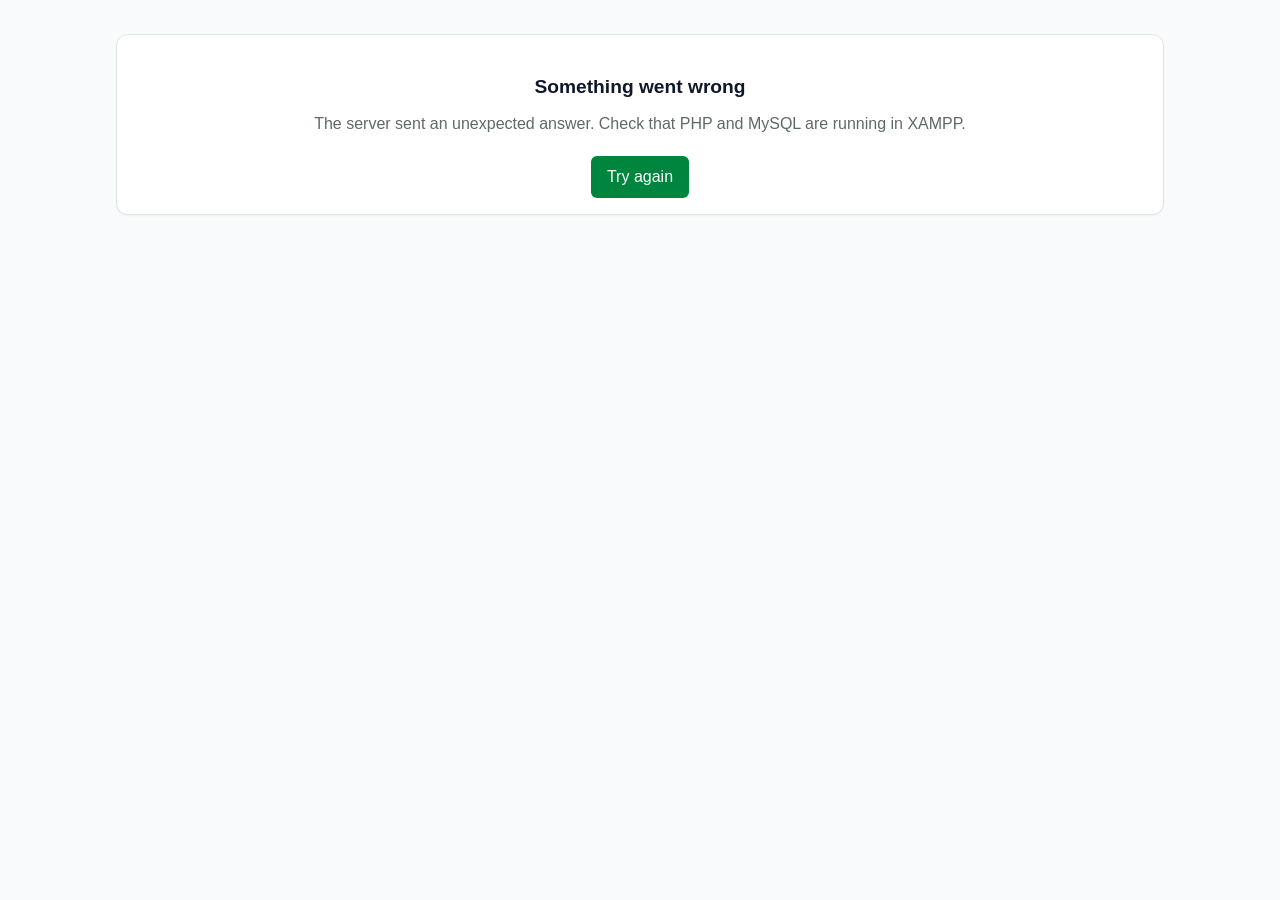
==== commit b1441ac0: "Add files via upload" ====
--- a/leads-training/index.html
+++ b/leads-training/index.html
@@ -1,6 +1,5 @@
 <!DOCTYPE html>
 <html lang="en">
-
 <head>
   <meta charset="UTF-8">
   <meta name="viewport" content="width=device-width, initial-scale=1.0">
@@ -9,18 +8,17 @@
   <link rel="stylesheet" href="css/style.css">
   <script>
     /* Night theme: the choice is saved in this browser and applied before the page is drawn, so there is no white flash */
-    (function () { var t = 'light'; try { t = localStorage.getItem('theme') || 'light'; } catch (e) { } document.documentElement.setAttribute('data-theme', t); })();
+    (function () { var t = 'light'; try { t = localStorage.getItem('theme') || 'light'; } catch (e) {} document.documentElement.setAttribute('data-theme', t); })();
     function toggleTheme() {
       var root = document.documentElement, next = root.getAttribute('data-theme') === 'dark' ? 'light' : 'dark';
       root.classList.add('theme-anim'); root.setAttribute('data-theme', next);
-      try { localStorage.setItem('theme', next); } catch (e) { }
+      try { localStorage.setItem('theme', next); } catch (e) {}
       setTimeout(function () { root.classList.remove('theme-anim'); }, 350);
     }
   </script>
 </head>
-
 <body>
-  <!--
+<!--
   HOW THIS FILE WORKS
   Every screen is a <template> below. JavaScript copies a template and fills it with data:
     data-text="key"        puts the value of "key" inside the element
@@ -34,3065 +32,1989 @@
     data-slot="name"       empty place where JavaScript inserts another template
   To change how a screen looks, edit its template here. Colors are in css/style.css.
 -->
-  <div id="app">
-    <p class="muted" style="padding:20px">Loading...</p>
-  </div>
-
-  <!-- ============ SHARED PIECES ============ -->
-  <template id="tpl-print">
-    <div class="popup-overlay" id="printdlg" onclick="if(event.target===this)closePrint()">
-      <div class="popup-box print-box" role="dialog" aria-modal="true">
-        <h3 data-text="title"></h3>
-        <div class="pf-title">What to print</div>
-        <div class="pf-grid" id="pfields"></div>
-        <p class="small pf-count"><b id="pcount"></b> <button type="button" class="linkbtn"
-            onclick="printResetFields()">Reset filters</button></p>
-        <div class="pf-title">Look</div>
-        <div class="seg" role="group" aria-label="Print theme">
-          <button type="button" class="seg-btn" id="pt-light" onclick="pickPrintTheme('light')">☀ Light mode</button>
-          <button type="button" class="seg-btn" id="pt-dark" onclick="pickPrintTheme('dark')">🌙 Dark mode</button>
-        </div>
-        <p class="small muted">In the print window choose your printer, or "Save as PDF". For dark mode, tick
-          "Background graphics" so the dark colours print.</p>
-        <div class="row" style="justify-content:center"><button type="button" class="btn"
-            onclick="runPrint()">Print</button><button type="button" class="btn ghost"
-            onclick="closePrint()">Cancel</button></div>
-      </div>
-    </div>
-  </template>
-
-  <template id="tpl-popup">
-    <div class="popup-overlay" id="popup" onclick="if(event.target===this)closePopup()">
-      <div class="popup-box" role="dialog" aria-modal="true" aria-labelledby="popup-title">
-        <div class="popup-icon" aria-hidden="true">✓</div>
-        <h3 id="popup-title" data-text="title"></h3>
-        <p data-text="text"></p>
-        <button type="button" class="btn" onclick="closePopup()">OK</button>
-      </div>
-    </div>
-  </template>
-
-  <template id="tpl-confirm">
-    <div class="popup-overlay" id="confirmdlg">
-      <div class="popup-box confirm" role="alertdialog" aria-modal="true" aria-labelledby="confirm-title">
-        <div class="popup-icon" aria-hidden="true">?</div>
-        <h3 id="confirm-title" data-text="title"></h3>
-        <div class="popup-file" data-show="hasFile"><span class="popup-file-ic" aria-hidden="true">&#9638;</span><span
-            data-text="file"></span></div>
-        <div class="popup-stats" data-show="hasStats">
-          <div class="popup-stat"><b data-text="n1"></b><span data-text="l1"></span></div>
-          <div class="popup-stat"><b data-text="n2"></b><span data-text="l2"></span></div>
-          <div class="popup-stat"><b data-text="n3"></b><span data-text="l3"></span></div>
-        </div>
-        <p data-text="text"></p>
-        <div class="popup-actions">
-          <button type="button" class="btn ghost" id="confirm-no" data-text="noLabel"></button>
-          <button type="button" class="btn" id="confirm-yes" data-text="yesLabel"></button>
-        </div>
-      </div>
-    </div>
-  </template>
-
-  <template id="tpl-alert">
-    <div class="alert" data-class="cls" role="status" data-text="text"></div>
-  </template>
-
-  <template id="tpl-message">
-    <div class="card center">
-      <h2 data-text="title"></h2>
-      <p class="muted" data-text="text"></p>
-      <a class="btn" data-attr="href:href" data-text="label"></a>
-    </div>
-  </template>
-
-  <template id="tpl-courselist">
-    <div class="grid3" data-list="courses" data-item-template="tpl-coursecard"></div>
-    <div class="card muted" data-show="empty" data-text="emptyText"></div>
-  </template>
-
-  <template id="tpl-coursecard">
-    <div class="card course">
-      <div class="row between">
-        <span class="muted small" data-text="category"></span>
+<div id="app"><p class="muted" style="padding:20px">Loading...</p></div>
+
+<!-- ============ SHARED PIECES ============ -->
+<template id="tpl-print">
+  <div class="popup-overlay" id="printdlg" onclick="if(event.target===this)closePrint()">
+    <div class="popup-box print-box" role="dialog" aria-modal="true">
+      <h3 data-text="title"></h3>
+      <div class="pf-title">What to print</div>
+      <div class="pf-grid" id="pfields"></div>
+      <p class="small pf-count"><b id="pcount"></b> <button type="button" class="linkbtn" onclick="printResetFields()">Reset filters</button></p>
+      <div class="pf-title">Look</div>
+      <div class="seg" role="group" aria-label="Print theme">
+        <button type="button" class="seg-btn" id="pt-light" onclick="pickPrintTheme('light')">☀ Light mode</button>
+        <button type="button" class="seg-btn" id="pt-dark" onclick="pickPrintTheme('dark')">🌙 Dark mode</button>
+      </div>
+      <p class="small muted">In the print window choose your printer, or "Save as PDF". For dark mode, tick "Background graphics" so the dark colours print.</p>
+      <div class="row" style="justify-content:center"><button type="button" class="btn" onclick="runPrint()">Print</button><button type="button" class="btn ghost" onclick="closePrint()">Cancel</button></div>
+    </div>
+  </div>
+</template>
+
+<template id="tpl-popup">
+  <div class="popup-overlay" id="popup" onclick="if(event.target===this)closePopup()">
+    <div class="popup-box" role="dialog" aria-modal="true" aria-labelledby="popup-title">
+      <div class="popup-icon" aria-hidden="true">✓</div>
+      <h3 id="popup-title" data-text="title"></h3>
+      <p data-text="text"></p>
+      <button type="button" class="btn" onclick="closePopup()">OK</button>
+    </div>
+  </div>
+</template>
+
+<template id="tpl-confirm">
+  <div class="popup-overlay" id="confirmdlg">
+    <div class="popup-box confirm" role="alertdialog" aria-modal="true" aria-labelledby="confirm-title">
+      <div class="popup-icon" aria-hidden="true">?</div>
+      <h3 id="confirm-title" data-text="title"></h3>
+      <div class="popup-file" data-show="hasFile"><span class="popup-file-ic" aria-hidden="true">&#9638;</span><span data-text="file"></span></div>
+      <div class="popup-stats" data-show="hasStats">
+        <div class="popup-stat"><b data-text="n1"></b><span data-text="l1"></span></div>
+        <div class="popup-stat"><b data-text="n2"></b><span data-text="l2"></span></div>
+        <div class="popup-stat"><b data-text="n3"></b><span data-text="l3"></span></div>
+      </div>
+      <p data-text="text"></p>
+      <div class="popup-actions">
+        <button type="button" class="btn ghost" id="confirm-no" data-text="noLabel"></button>
+        <button type="button" class="btn" id="confirm-yes" data-text="yesLabel"></button>
+      </div>
+    </div>
+  </div>
+</template>
+
+<template id="tpl-alert">
+  <div class="alert" data-class="cls" role="status" data-text="text"></div>
+</template>
+
+<template id="tpl-message">
+  <div class="card center">
+    <h2 data-text="title"></h2>
+    <p class="muted" data-text="text"></p>
+    <a class="btn msg-btn" data-attr="href:href" data-text="label"></a>
+  </div>
+</template>
+
+<template id="tpl-courselist">
+  <div class="grid3" data-list="courses" data-item-template="tpl-coursecard"></div>
+  <div class="card muted" data-show="empty" data-text="emptyText"></div>
+</template>
+
+<template id="tpl-coursecard">
+  <div class="card course">
+    <div class="row between">
+      <span class="muted small" data-text="category"></span>
+      <span class="badge" data-class="statusCls" data-text="statusLabel"></span>
+    </div>
+    <h3 data-text="title"></h3>
+    <p class="muted" data-text="description"></p>
+    <p class="small" data-text="meta"></p>
+    <div class="pb" role="progressbar"><div class="pb-fill" data-width="pct"></div></div>
+    <div class="row between">
+      <span class="small" data-text="progressText"></span>
+      <a class="btn" data-attr="href:href" data-text="button"></a>
+    </div>
+  </div>
+</template>
+
+<!-- ============ LOGIN ============ -->
+<template id="tpl-login">
+  <div class="farm-login">
+    <img class="fl-photo" src="img/login-bg.jpg" alt="" aria-hidden="true">
+    <div class="fl-veil" aria-hidden="true"></div>
+    <div class="fl-fall" aria-hidden="true">
+      <span class="flake" style="--x:62%;--s:36px;--o:0.11;--b:1.5px;--d:11s;--delay:-8s;--drift:-63px;--sw:8s;--rot:11deg;--y:36%"><img src="img/logo-mark.png" alt=""></span>
+      <span class="flake" style="--x:37%;--s:36px;--o:0.16;--b:0px;--d:9s;--delay:-1s;--drift:-74px;--sw:7s;--rot:20deg;--y:69%"><img src="img/logo-mark.png" alt=""></span>
+      <span class="flake" style="--x:67%;--s:64px;--o:0.18;--b:0.6px;--d:22s;--delay:-22s;--drift:46px;--sw:7s;--rot:26deg;--y:36%"><img src="img/logo-mark.png" alt=""></span>
+      <span class="flake" style="--x:68%;--s:78px;--o:0.28;--b:0px;--d:24s;--delay:-17s;--drift:24px;--sw:5s;--rot:23deg;--y:20%"><img src="img/logo-mark.png" alt=""></span>
+      <span class="flake" style="--x:58%;--s:52px;--o:0.25;--b:0px;--d:26s;--delay:-2s;--drift:-72px;--sw:5s;--rot:19deg;--y:20%"><img src="img/logo-mark.png" alt=""></span>
+      <span class="flake" style="--x:21%;--s:92px;--o:0.18;--b:0px;--d:27s;--delay:-4s;--drift:29px;--sw:5s;--rot:13deg;--y:55%"><img src="img/logo-mark.png" alt=""></span>
+      <span class="flake" style="--x:22%;--s:52px;--o:0.25;--b:0.6px;--d:23s;--delay:-5s;--drift:13px;--sw:6s;--rot:23deg;--y:30%"><img src="img/logo-mark.png" alt=""></span>
+      <span class="flake" style="--x:42%;--s:44px;--o:0.1;--b:1.5px;--d:18s;--delay:-11s;--drift:22px;--sw:4s;--rot:22deg;--y:47%"><img src="img/logo-mark.png" alt=""></span>
+      <span class="flake" style="--x:81%;--s:64px;--o:0.29;--b:0px;--d:25s;--delay:-16s;--drift:-32px;--sw:4s;--rot:12deg;--y:38%"><img src="img/logo-mark.png" alt=""></span>
+      <span class="flake" style="--x:7%;--s:44px;--o:0.19;--b:1.5px;--d:21s;--delay:-8s;--drift:83px;--sw:6s;--rot:22deg;--y:24%"><img src="img/logo-mark.png" alt=""></span>
+      <span class="flake" style="--x:67%;--s:64px;--o:0.25;--b:0px;--d:34s;--delay:-31s;--drift:-19px;--sw:4s;--rot:15deg;--y:59%"><img src="img/logo-mark.png" alt=""></span>
+      <span class="flake" style="--x:36%;--s:30px;--o:0.2;--b:0px;--d:8s;--delay:-1s;--drift:65px;--sw:5s;--rot:12deg;--y:38%"><img src="img/logo-mark.png" alt=""></span>
+      <span class="flake" style="--x:17%;--s:92px;--o:0.19;--b:0.6px;--d:30s;--delay:0s;--drift:16px;--sw:6s;--rot:14deg;--y:10%"><img src="img/logo-mark.png" alt=""></span>
+      <span class="flake" style="--x:92%;--s:64px;--o:0.3;--b:0px;--d:23s;--delay:-3s;--drift:-78px;--sw:5s;--rot:16deg;--y:44%"><img src="img/logo-mark.png" alt=""></span>
+      <span class="flake" style="--x:41%;--s:78px;--o:0.19;--b:0.6px;--d:32s;--delay:-13s;--drift:82px;--sw:5s;--rot:18deg;--y:49%"><img src="img/logo-mark.png" alt=""></span>
+      <span class="flake" style="--x:4%;--s:92px;--o:0.14;--b:0.6px;--d:24s;--delay:-1s;--drift:39px;--sw:8s;--rot:16deg;--y:70%"><img src="img/logo-mark.png" alt=""></span>
+      <span class="flake" style="--x:33%;--s:52px;--o:0.25;--b:0.6px;--d:30s;--delay:-3s;--drift:20px;--sw:7s;--rot:27deg;--y:55%"><img src="img/logo-mark.png" alt=""></span>
+      <span class="flake" style="--x:41%;--s:64px;--o:0.19;--b:0.6px;--d:22s;--delay:-7s;--drift:72px;--sw:5s;--rot:22deg;--y:49%"><img src="img/logo-mark.png" alt=""></span>
+      <span class="flake" style="--x:18%;--s:30px;--o:0.18;--b:1px;--d:8s;--delay:-1s;--drift:20px;--sw:5s;--rot:11deg;--y:15%"><img src="img/logo-mark.png" alt=""></span>
+      <span class="flake" style="--x:50%;--s:78px;--o:0.24;--b:0.6px;--d:32s;--delay:-18s;--drift:-15px;--sw:4s;--rot:24deg;--y:28%"><img src="img/logo-mark.png" alt=""></span>
+      <span class="flake" style="--x:36%;--s:36px;--o:0.13;--b:1px;--d:22s;--delay:0s;--drift:50px;--sw:6s;--rot:17deg;--y:9%"><img src="img/logo-mark.png" alt=""></span>
+      <span class="flake" style="--x:29%;--s:44px;--o:0.1;--b:1.5px;--d:27s;--delay:-5s;--drift:-69px;--sw:7s;--rot:18deg;--y:69%"><img src="img/logo-mark.png" alt=""></span>
+      <span class="flake" style="--x:27%;--s:78px;--o:0.26;--b:0px;--d:23s;--delay:-16s;--drift:-23px;--sw:4s;--rot:14deg;--y:56%"><img src="img/logo-mark.png" alt=""></span>
+      <span class="flake" style="--x:7%;--s:64px;--o:0.19;--b:0.6px;--d:28s;--delay:0s;--drift:-31px;--sw:4s;--rot:28deg;--y:24%"><img src="img/logo-mark.png" alt=""></span>
+    </div>
+    <img class="fl-mascot" src="img/mascot1.png" alt="">
+    <div class="fl-grid">
+      <section class="fl-brand">
+        <div class="corp">Leads Agricultural Products Corporation</div>
+        <div class="fl-title">
+          <div class="bar"></div>
+          <h1>Leads Training</h1>
+          <p>Courses, quizzes and supplier evaluations for Leads employees.</p>
+        </div>
+      </section>
+      <section class="fl-panel">
+        <form class="login-card fl-card" onsubmit="doLogin(event)">
+          <img class="login-logo" src="img/logo.png" alt="Leads Agri">
+          <h2>Sign in</h2>
+          <p class="sub">Use the email and password from your administrator.</p>
+          <div id="lerr"></div>
+          <label>Email<input id="lemail" type="email" autocomplete="username"></label>
+          <label>Password<input id="lpw" type="password" autocomplete="current-password"></label>
+          <button class="btn full">Sign in</button>
+        </form>
+      </section>
+    </div>
+  </div>
+</template>
+
+<!-- ============ EMPLOYEE LAYOUT AND NAVBAR ============ -->
+<template id="tpl-employee-layout">
+  <div data-slot="navbar"></div>
+  <main class="page" data-slot="page"></main>
+</template>
+
+<template id="tpl-navbar">
+  <header class="navbar">
+    <div class="nav-in">
+      <a href="#/home" class="logo"><img class="logo-img" src="img/logo-mark.png" alt=""> Leads Training</a>
+      <button class="burger" aria-label="Menu" onclick="toggle('lnk','open')">☰</button>
+      <nav id="lnk" class="links" data-list="links">
+        <template><a data-attr="href:href" data-class="cls" data-text="label"></a></template>
+      </nav>
+      <div class="nav-right">
+        <button class="theme-btn" type="button" aria-label="Switch between light and night theme" title="Light / Night theme" onclick="toggleTheme()">
+          <svg class="ic-moon" viewBox="0 0 24 24" fill="none" stroke="currentColor" stroke-width="2" stroke-linecap="round" stroke-linejoin="round"><path d="M21 12.8A9 9 0 1 1 11.2 3a7 7 0 0 0 9.8 9.8z"/></svg>
+          <svg class="ic-sun" viewBox="0 0 24 24" fill="none" stroke="currentColor" stroke-width="2" stroke-linecap="round"><circle cx="12" cy="12" r="4"/><path d="M12 2v2M12 20v2M4.9 4.9l1.4 1.4M17.7 17.7l1.4 1.4M2 12h2M20 12h2M4.9 19.1l1.4-1.4M17.7 6.3l1.4-1.4"/></svg>
+        </button>
+        <div class="pop-wrap">
+          <button class="icon-btn" aria-label="Notifications" onclick="openNotes()">🔔<span class="count" id="cnt" data-show="unread" data-text="unread"></span></button>
+          <div id="pn" class="pop hidden">
+            <p class="muted small" data-show="noNotes">No notifications.</p>
+            <div data-list="notes">
+              <template>
+                <div class="note"><b data-text="title"></b><div class="small" data-text="message"></div><div class="muted small" data-text="date"></div><a class="small" data-show="hasLink" data-attr="href:linkHref" data-text="linkText" onclick="toggle('pn')"></a></div>
+              </template>
+            </div>
+          </div>
+        </div>
+        <div class="pop-wrap">
+          <button class="icon-btn gear-btn" type="button" aria-label="Settings" title="Settings" onclick="toggle('ps')"><svg viewBox="0 0 24 24" fill="none" stroke="currentColor" stroke-width="2" stroke-linecap="round" stroke-linejoin="round"><circle cx="12" cy="12" r="3"/><path d="M19.4 15a1.65 1.65 0 0 0 .33 1.82l.06.06a2 2 0 1 1-2.83 2.83l-.06-.06a1.65 1.65 0 0 0-1.82-.33 1.65 1.65 0 0 0-1 1.51V21a2 2 0 1 1-4 0v-.09a1.65 1.65 0 0 0-1-1.51 1.65 1.65 0 0 0-1.82.33l-.06.06a2 2 0 1 1-2.83-2.83l.06-.06a1.65 1.65 0 0 0 .33-1.82 1.65 1.65 0 0 0-1.51-1H3a2 2 0 1 1 0-4h.09a1.65 1.65 0 0 0 1.51-1 1.65 1.65 0 0 0-.33-1.82l-.06-.06a2 2 0 1 1 2.83-2.83l.06.06a1.65 1.65 0 0 0 1.82.33h.01a1.65 1.65 0 0 0 1-1.51V3a2 2 0 1 1 4 0v.09a1.65 1.65 0 0 0 1 1.51h.01a1.65 1.65 0 0 0 1.82-.33l.06-.06a2 2 0 1 1 2.83 2.83l-.06.06a1.65 1.65 0 0 0-.33 1.82v.01a1.65 1.65 0 0 0 1.51 1H21a2 2 0 1 1 0 4h-.09a1.65 1.65 0 0 0-1.51 1z"/></svg></button>
+          <div id="ps" class="pop small-pop hidden">
+            <button onclick="menuGo('/support','faq')">Help</button>
+            <button onclick="menuGo('/support','contact')">Contact Support</button>
+          </div>
+        </div>
+        <div class="pop-wrap">
+          <button class="user-btn" type="button" title="My account" aria-haspopup="true" onclick="userMenu()"><span class="avatar" data-text="initial"></span><span class="uname" data-text="name"></span></button>
+          <div id="pu" class="pop small-pop hidden">
+            <button onclick="menuGo('/profile')">Profile &amp; Settings</button>
+            <button onclick="logout()">Log Out</button>
+          </div>
+        </div>
+      </div>
+    </div>
+  </header>
+</template>
+
+<!-- ============ HOME ============ -->
+<template id="tpl-home">
+  <h1>Welcome back, <span data-text="firstName"></span>!</h1>
+  <p class="muted">Continue your assigned training and complete your required courses.</p>
+  <div class="grid4" data-list="stats">
+    <template>
+      <div class="card stat"><div class="muted small" data-text="label"></div><div class="big" data-text="value"></div></div>
+    </template>
+  </div>
+  <h2>Continue Training</h2>
+  <div class="card" data-show="hasActive">
+    <h3 data-text="activeTitle"></h3>
+    <div class="small" data-text="overallText"></div>
+    <div class="pb"><div class="pb-fill" data-width="overall"></div></div>
+    <p><span data-text="currentText"></span> <span class="type" data-text="curType"></span></p>
+    <div class="small" data-text="cardPctText"></div>
+    <div class="pb"><div class="pb-fill" data-width="cardPct"></div></div>
+    <p><a class="btn" data-attr="href:continueLink">Continue Training</a></p>
+  </div>
+  <div class="card muted" data-show="noActive" data-text="noActiveText"></div>
+  <h2>My Courses</h2>
+  <div data-slot="courses"></div>
+</template>
+
+<!-- ============ COURSES ============ -->
+<template id="tpl-courses">
+  <h1>My Courses</h1>
+  <input class="search" placeholder="Search by course name or category" data-value="search" oninput="ui.search=this.value;drawCourses()" aria-label="Search courses">
+  <div class="tabs" data-list="tabs">
+    <template><button data-class="cls" data-text="label" data-attr="data-t:label" onclick="setTab(this.dataset.t)"></button></template>
+  </div>
+  <div data-slot="list"></div>
+</template>
+
+<!-- ============ COURSE DETAIL ============ -->
+<template id="tpl-detail">
+  <p><a href="#/courses" data-attr="href:coursesHref">← Courses</a></p>
+  <div class="alert orange" role="alert" data-show="flash" data-text="flash"></div>
+  <h1 data-text="title"></h1>
+  <p class="muted" data-text="description"></p>
+  <p class="small"><span data-text="meta"></span> <span class="badge" data-class="statusCls" data-text="statusLabel"></span></p>
+  <div class="alert green" data-show="completed"><b>Congratulations!</b> <span data-text="congrats"></span></div>
+  <div class="card">
+    <div class="small" data-text="progressText"></div>
+    <div class="pb"><div class="pb-fill" data-width="pct"></div></div>
+  </div>
+  <h2>Training Cards</h2>
+  <div class="card muted" data-show="noCards">This course has no training cards yet.</div>
+  <div data-list="cards">
+    <template>
+      <a class="card row between linkcard" data-class="cls" data-attr="href:href; aria-disabled:ariaDisabled">
+        <div>
+          <div class="small muted" data-text="no"></div>
+          <b data-text="title"></b> <span class="type" data-text="type"></span>
+          <div class="small muted" data-show="attempts" data-text="attempts"></div>
+          <div class="small muted" data-show="locked">Locked: pass the previous card first.</div>
+          <div class="small" data-show="cardPct" data-text="cardPct"></div>
+        </div>
         <span class="badge" data-class="statusCls" data-text="statusLabel"></span>
-      </div>
-      <h3 data-text="title"></h3>
-      <p class="muted" data-text="description"></p>
-      <p class="small" data-text="meta"></p>
-      <div class="pb" role="progressbar">
-        <div class="pb-fill" data-width="pct"></div>
-      </div>
-      <div class="row between">
-        <span class="small" data-text="progressText"></span>
-        <a class="btn" data-attr="href:href" data-text="button"></a>
-      </div>
-    </div>
-  </template>
-
-  <!-- ============ LOGIN ============ -->
-  <template id="tpl-login">
-    <div class="farm-login">
-      <img class="fl-photo" src="img/login-bg.jpg" alt="" aria-hidden="true">
-      <div class="fl-veil" aria-hidden="true"></div>
-      <div class="fl-fall" aria-hidden="true">
-        <span class="flake"
-          style="--x:62%;--s:36px;--o:0.11;--b:1.5px;--d:11s;--delay:-8s;--drift:-63px;--sw:8s;--rot:11deg;--y:36%"><img
-            src="img/logo-mark.png" alt=""></span>
-        <span class="flake"
-          style="--x:37%;--s:36px;--o:0.16;--b:0px;--d:9s;--delay:-1s;--drift:-74px;--sw:7s;--rot:20deg;--y:69%"><img
-            src="img/logo-mark.png" alt=""></span>
-        <span class="flake"
-          style="--x:67%;--s:64px;--o:0.18;--b:0.6px;--d:22s;--delay:-22s;--drift:46px;--sw:7s;--rot:26deg;--y:36%"><img
-            src="img/logo-mark.png" alt=""></span>
-        <span class="flake"
-          style="--x:68%;--s:78px;--o:0.28;--b:0px;--d:24s;--delay:-17s;--drift:24px;--sw:5s;--rot:23deg;--y:20%"><img
-            src="img/logo-mark.png" alt=""></span>
-        <span class="flake"
-          style="--x:58%;--s:52px;--o:0.25;--b:0px;--d:26s;--delay:-2s;--drift:-72px;--sw:5s;--rot:19deg;--y:20%"><img
-            src="img/logo-mark.png" alt=""></span>
-        <span class="flake"
-          style="--x:21%;--s:92px;--o:0.18;--b:0px;--d:27s;--delay:-4s;--drift:29px;--sw:5s;--rot:13deg;--y:55%"><img
-            src="img/logo-mark.png" alt=""></span>
-        <span class="flake"
-          style="--x:22%;--s:52px;--o:0.25;--b:0.6px;--d:23s;--delay:-5s;--drift:13px;--sw:6s;--rot:23deg;--y:30%"><img
-            src="img/logo-mark.png" alt=""></span>
-        <span class="flake"
-          style="--x:42%;--s:44px;--o:0.1;--b:1.5px;--d:18s;--delay:-11s;--drift:22px;--sw:4s;--rot:22deg;--y:47%"><img
-            src="img/logo-mark.png" alt=""></span>
-        <span class="flake"
-          style="--x:81%;--s:64px;--o:0.29;--b:0px;--d:25s;--delay:-16s;--drift:-32px;--sw:4s;--rot:12deg;--y:38%"><img
-            src="img/logo-mark.png" alt=""></span>
-        <span class="flake"
-          style="--x:7%;--s:44px;--o:0.19;--b:1.5px;--d:21s;--delay:-8s;--drift:83px;--sw:6s;--rot:22deg;--y:24%"><img
-            src="img/logo-mark.png" alt=""></span>
-        <span class="flake"
-          style="--x:67%;--s:64px;--o:0.25;--b:0px;--d:34s;--delay:-31s;--drift:-19px;--sw:4s;--rot:15deg;--y:59%"><img
-            src="img/logo-mark.png" alt=""></span>
-        <span class="flake"
-          style="--x:36%;--s:30px;--o:0.2;--b:0px;--d:8s;--delay:-1s;--drift:65px;--sw:5s;--rot:12deg;--y:38%"><img
-            src="img/logo-mark.png" alt=""></span>
-        <span class="flake"
-          style="--x:17%;--s:92px;--o:0.19;--b:0.6px;--d:30s;--delay:0s;--drift:16px;--sw:6s;--rot:14deg;--y:10%"><img
-            src="img/logo-mark.png" alt=""></span>
-        <span class="flake"
-          style="--x:92%;--s:64px;--o:0.3;--b:0px;--d:23s;--delay:-3s;--drift:-78px;--sw:5s;--rot:16deg;--y:44%"><img
-            src="img/logo-mark.png" alt=""></span>
-        <span class="flake"
-          style="--x:41%;--s:78px;--o:0.19;--b:0.6px;--d:32s;--delay:-13s;--drift:82px;--sw:5s;--rot:18deg;--y:49%"><img
-            src="img/logo-mark.png" alt=""></span>
-        <span class="flake"
-          style="--x:4%;--s:92px;--o:0.14;--b:0.6px;--d:24s;--delay:-1s;--drift:39px;--sw:8s;--rot:16deg;--y:70%"><img
-            src="img/logo-mark.png" alt=""></span>
-        <span class="flake"
-          style="--x:33%;--s:52px;--o:0.25;--b:0.6px;--d:30s;--delay:-3s;--drift:20px;--sw:7s;--rot:27deg;--y:55%"><img
-            src="img/logo-mark.png" alt=""></span>
-        <span class="flake"
-          style="--x:41%;--s:64px;--o:0.19;--b:0.6px;--d:22s;--delay:-7s;--drift:72px;--sw:5s;--rot:22deg;--y:49%"><img
-            src="img/logo-mark.png" alt=""></span>
-        <span class="flake"
-          style="--x:18%;--s:30px;--o:0.18;--b:1px;--d:8s;--delay:-1s;--drift:20px;--sw:5s;--rot:11deg;--y:15%"><img
-            src="img/logo-mark.png" alt=""></span>
-        <span class="flake"
-          style="--x:50%;--s:78px;--o:0.24;--b:0.6px;--d:32s;--delay:-18s;--drift:-15px;--sw:4s;--rot:24deg;--y:28%"><img
-            src="img/logo-mark.png" alt=""></span>
-        <span class="flake"
-          style="--x:36%;--s:36px;--o:0.13;--b:1px;--d:22s;--delay:0s;--drift:50px;--sw:6s;--rot:17deg;--y:9%"><img
-            src="img/logo-mark.png" alt=""></span>
-        <span class="flake"
-          style="--x:29%;--s:44px;--o:0.1;--b:1.5px;--d:27s;--delay:-5s;--drift:-69px;--sw:7s;--rot:18deg;--y:69%"><img
-            src="img/logo-mark.png" alt=""></span>
-        <span class="flake"
-          style="--x:27%;--s:78px;--o:0.26;--b:0px;--d:23s;--delay:-16s;--drift:-23px;--sw:4s;--rot:14deg;--y:56%"><img
-            src="img/logo-mark.png" alt=""></span>
-        <span class="flake"
-          style="--x:7%;--s:64px;--o:0.19;--b:0.6px;--d:28s;--delay:0s;--drift:-31px;--sw:4s;--rot:28deg;--y:24%"><img
-            src="img/logo-mark.png" alt=""></span>
-      </div>
-      <img class="fl-mascot" src="img/mascot1.png" alt="">
-      <div class="fl-grid">
-        <section class="fl-brand">
-          <div class="corp">Leads Agricultural Products Corporation</div>
-          <div class="fl-title">
-            <div class="bar"></div>
-            <h1>Leads Training</h1>
-            <p>Courses, quizzes and supplier evaluations for Leads employees.</p>
-          </div>
-        </section>
-        <section class="fl-panel">
-          <form class="login-card fl-card" onsubmit="doLogin(event)">
-            <img class="login-logo" src="img/logo.png" alt="Leads Agri">
-            <h2>Sign in</h2>
-            <p class="sub">Use the email and password from your administrator.</p>
-            <div id="lerr"></div>
-            <label>Email<input id="lemail" type="email" autocomplete="username"></label>
-            <label>Password<input id="lpw" type="password" autocomplete="current-password"></label>
-            <button class="btn full">Sign in</button>
-          </form>
-        </section>
-      </div>
-    </div>
-  </template>
-
-  <!-- ============ EMPLOYEE LAYOUT AND NAVBAR ============ -->
-  <template id="tpl-employee-layout">
-    <div data-slot="navbar"></div>
-    <main class="page" data-slot="page"></main>
-  </template>
-
-  <template id="tpl-navbar">
-    <header class="navbar">
-      <div class="nav-in">
-        <a href="#/home" class="logo"><img class="logo-img" src="img/logo-mark.png" alt=""> Leads Training</a>
-        <button class="burger" aria-label="Menu" onclick="toggle('lnk','open')">☰</button>
-        <nav id="lnk" class="links" data-list="links">
-          <template><a data-attr="href:href" data-class="cls" data-text="label"></a></template>
-        </nav>
-        <div class="nav-right">
-          <button class="theme-btn" type="button" aria-label="Switch between light and night theme"
-            title="Light / Night theme" onclick="toggleTheme()">
-            <svg class="ic-moon" viewBox="0 0 24 24" fill="none" stroke="currentColor" stroke-width="2"
-              stroke-linecap="round" stroke-linejoin="round">
-              <path d="M21 12.8A9 9 0 1 1 11.2 3a7 7 0 0 0 9.8 9.8z" />
-            </svg>
-            <svg class="ic-sun" viewBox="0 0 24 24" fill="none" stroke="currentColor" stroke-width="2"
-              stroke-linecap="round">
-              <circle cx="12" cy="12" r="4" />
-              <path
-                d="M12 2v2M12 20v2M4.9 4.9l1.4 1.4M17.7 17.7l1.4 1.4M2 12h2M20 12h2M4.9 19.1l1.4-1.4M17.7 6.3l1.4-1.4" />
-            </svg>
-          </button>
-          <div class="pop-wrap">
-            <button class="icon-btn" aria-label="Notifications" onclick="openNotes()">🔔<span class="count" id="cnt"
-                data-show="unread" data-text="unread"></span></button>
-            <div id="pn" class="pop hidden">
-              <p class="muted small" data-show="noNotes">No notifications.</p>
-              <div data-list="notes">
+      </a>
+    </template>
+  </div>
+</template>
+
+<!-- ============ TRAINING CARD ============ -->
+<template id="tpl-training">
+  <p><a data-attr="href:backLink" data-text="backText"></a></p>
+  <div class="small muted" data-hide="isEval" data-text="cardNo"></div>
+  <h1 data-hide="isEval"><span data-text="title"></span> <span class="type" data-text="type"></span></h1>
+  <div class="small" data-hide="isEval">Card progress: <span id="cp" data-text="pct"></span>%</div>
+  <div class="pb" data-hide="isEval"><div class="pb-fill" id="cbar" data-width="pct"></div></div>
+  <div data-slot="body"></div>
+</template>
+
+<template id="tpl-read">
+  <h2>Learning Material</h2>
+  <div class="alert green" data-show="passed">You already passed this card. You can review the material below.</div>
+  <div class="small row between"><span>Reading Progress</span><span id="rtxt" data-text="readingText"></span></div>
+  <div class="pb"><div class="pb-fill" id="rbar" data-width="reading"></div></div>
+  <div class="reader" id="reader" tabindex="0" data-list="blocks">
+    <template>
+      <h3 data-show="isH" data-text="text"></h3>
+      <p data-show="isP" data-text="text"></p>
+      <ul data-show="isUl" data-list="items"><template><li data-text="text"></li></template></ul>
+      <ol data-show="isOl" data-list="items"><template><li data-text="text"></li></template></ol>
+      <div class="alert orange" data-show="isWarn"><b>Important:</b> <span data-text="text"></span></div>
+      <figure class="media" data-show="isVideo"><video controls preload="metadata" playsinline data-attr="src:src"></video><figcaption data-text="cap"></figcaption></figure>
+      <figure class="media" data-show="isImg"><img alt="" data-attr="src:src"><figcaption data-text="cap"></figcaption></figure>
+    </template>
+  </div>
+  <p>
+    <span class="alert red" data-show="noQuiz">This card has no quiz questions yet.</span>
+    <a class="btn" data-show="passed" data-attr="href:backLink">Back to course</a>
+    <button class="btn" id="startBtn" onclick="startQuiz()" data-show="canStart" data-attr="disabled:startDisabled" data-text="startLabel"></button>
+    <span class="muted small" id="hint" data-show="canStart" data-text="hint"></span>
+  </p>
+  <div class="card" data-show="hasMine">
+    <h3>Your evaluations</h3>
+    <p class="small muted">Evaluate a supplier again to replace your earlier evaluation of it in the same quarter.</p>
+    <div data-list="mine">
+      <template>
+        <div class="row between" style="padding:8px 0;border-top:1px solid var(--line, #e5e7eb)">
+          <div><b data-text="name"></b><div class="small muted" data-text="info"></div></div>
+          <button class="btn ghost" data-attr="data-id:id" onclick="evalRedo(this.dataset.id)">Evaluate again</button>
+        </div>
+      </template>
+    </div>
+  </div>
+</template>
+
+<template id="tpl-quiz">
+  <div class="card">
+    <div class="small muted" data-text="progressText"></div>
+    <h2 data-text="question"></h2>
+    <div role="radiogroup" aria-label="Answer options" data-list="options">
+      <template>
+        <button class="opt" role="radio" data-class="cls" data-attr="aria-checked:checked; data-i:i; disabled:disabled" onclick="pick(this.dataset.i)" data-text="label"></button>
+      </template>
+    </div>
+    <button class="btn" data-show="showSubmit" data-attr="disabled:submitDisabled" onclick="submitAns()">Submit Answer</button>
+    <div class="alert" data-show="shown" data-class="fbCls" role="status">
+      <div>Your Answer: <span data-text="yourAnswer"></span></div>
+      <div><b data-text="resultText"></b></div>
+      <div data-show="wrong">Correct Answer: <span data-text="correctAnswer"></span></div>
+      <div>Explanation: <span data-text="explanation"></span></div>
+      <p><button class="btn" onclick="nextQ()" data-text="nextLabel"></button></p>
+    </div>
+  </div>
+</template>
+
+<template id="tpl-result">
+  <div class="card center">
+    <div class="small muted">TRAINING CARD COMPLETE</div>
+    <h2 data-text="title"></h2>
+    <div class="small">Your Score</div>
+    <div class="big" data-text="scoreText"></div>
+    <div data-text="pctText"></div>
+    <p class="muted" data-text="requiredText"></p>
+    <p><span class="badge" data-class="statusCls" data-text="statusLabel"></span> <b data-text="verdict"></b></p>
+    <div data-show="passed">
+      <p>Training card completed successfully.</p>
+      <button class="btn" data-show="hasNext" data-attr="data-href:nextHref" onclick="go(this.dataset.href)">Continue to Next Card</button>
+      <a class="btn" data-hide="hasNext" data-attr="href:courseHref">View Course Completion</a>
+    </div>
+    <div data-hide="passed">
+      <p data-text="failText"></p>
+      <button class="btn" onclick="restartCard()">Restart Card</button>
+    </div>
+  </div>
+</template>
+
+<!-- ============ SUPPORT ============ -->
+<template id="tpl-support">
+  <h1>How can we help?</h1>
+  <input class="search" placeholder="Search help topics" oninput="faqFilter(this.value)" aria-label="Search FAQs">
+  <h2 id="faq">FAQ</h2>
+  <div data-list="faq">
+    <template>
+      <details class="card faq"><summary><b data-text="q"></b></summary><p class="muted" data-text="a"></p></details>
+    </template>
+  </div>
+  <h2 id="contact">Contact Support</h2>
+  <p class="muted">Support email: <a href="mailto:support@leads.com">support@leads.com</a></p>
+  <form class="card form" onsubmit="sendSupport(event)">
+    <div id="smsg"></div>
+    <label>Name<input data-value="name" readonly></label>
+    <label>Email<input data-value="email" readonly></label>
+    <label>Subject<input id="ssub"></label>
+    <label>Message<textarea id="smes" rows="4"></textarea></label>
+    <button class="btn">Submit Request</button>
+  </form>
+</template>
+
+<!-- ============ PROFILE ============ -->
+<template id="tpl-profile">
+  <h1>Profile</h1>
+  <div class="card">
+    <div class="row">
+      <span class="avatar big-av" data-text="initial"></span>
+      <div><h3 data-text="name"></h3><span class="muted" data-text="position"></span></div>
+    </div>
+    <div class="grid3" data-list="fields">
+      <template><div><div class="small muted" data-text="label"></div><span data-text="value"></span></div></template>
+    </div>
+  </div>
+  <form class="card form" onsubmit="saveProfile(event)">
+    <h3>Edit details</h3>
+    <div id="pmsg"></div>
+    <label>Display name<input id="pname" data-value="name"></label>
+    <label>Contact number<input id="pphone" data-value="phone"></label>
+    <button class="btn">Save</button>
+  </form>
+  <form class="card form" onsubmit="changePw(event)">
+    <h3>Change password</h3>
+    <div id="wmsg"></div>
+    <label>Current password<input id="pw1" type="password"></label>
+    <label>New password<input id="pw2" type="password"></label>
+    <button class="btn">Update password</button>
+  </form>
+  <div class="card esig-card">
+    <h3>E-signature</h3>
+    <p class="small muted">Upload a picture of your signature once. When your signature is needed, for example on a Request for Check, it is added above your name automatically. Use a clear picture of your signature only (PNG or JPG).</p>
+    <div id="esmsg"></div>
+    <div class="esig-box"><img id="esig-img" alt="Your e-signature" class="hidden"><span id="esig-none" class="muted small">No e-signature yet.</span></div>
+    <label>Choose a picture<input type="file" id="esig-file" accept="image/png,image/jpeg,image/webp" onchange="esigPick(this)"></label>
+    <label class="check"><input type="checkbox" id="esig-clean" checked onchange="esigRedraw()"> <span>Remove the white background and trim the picture</span></label>
+    <div class="row wrap">
+      <button type="button" class="btn" id="esig-save" disabled onclick="esigSave()">Save e-signature</button>
+      <button type="button" class="btn ghost danger" data-show="hasEsig" onclick="esigRemove()">Remove e-signature</button>
+    </div>
+  </div>
+  <div class="card">
+    <h3>Notification preferences</h3>
+    <div data-list="prefs">
+      <template>
+        <label class="check"><input type="checkbox" data-attr="data-k:key; checked:checked" onchange="setPref(this.dataset.k,this.checked)"> <span data-text="label"></span></label>
+      </template>
+    </div>
+  </div>
+  <p><button class="btn ghost" onclick="logout()">Log Out</button></p>
+</template>
+
+<!-- ============ ADMIN ============ -->
+<template id="tpl-admin-layout">
+  <div class="admin" data-class="shellCls">
+    <aside class="side" id="side">
+      <img class="side-logo" src="img/logo.png" alt="Leads Agri">
+      <nav data-list="slinks" style="display:contents">
+        <template>
+          <a data-show="isLink" data-attr="href:href" data-class="cls" data-text="label"></a>
+          <button type="button" class="side-label" data-show="isLabel" data-attr="data-key:key" onclick="sideToggle(this.dataset.key)"><span data-text="label"></span><span class="chev" data-text="chev"></span></button>
+          <div class="side-group" data-show="isMenu" data-class="gcls">
+            <button type="button" class="side-head side-tog" data-attr="data-key:key" onclick="sideToggle(this.dataset.key)"><span data-text="label"></span><span class="chev" data-text="chev"></span></button>
+            <div data-show="open" style="display:contents">
+              <div data-list="children" style="display:contents">
                 <template>
-                  <div class="note"><b data-text="title"></b>
-                    <div class="small" data-text="message"></div>
-                    <div class="muted small" data-text="date"></div><a class="small" data-show="hasLink"
-                      data-attr="href:linkHref" data-text="linkText" onclick="toggle('pn')"></a>
+                  <div class="side-row">
+                    <a class="side-sub" data-attr="href:href;onclick:onclick" data-class="cls" data-text="label"></a>
+                    <button type="button" class="side-chev" data-show="hasSub" data-attr="data-key:key" onclick="sideToggle(this.dataset.key)" aria-label="Open or close" data-text="chev"></button>
+                  </div>
+                  <div data-show="subOpen" style="display:contents">
+                    <div data-list="sub" style="display:contents"><template><a class="side-sub2" data-attr="href:href;onclick:onclick" data-class="cls" data-text="label"></a></template></div>
                   </div>
                 </template>
               </div>
             </div>
           </div>
-          <div class="pop-wrap">
-            <button class="icon-btn gear-btn" type="button" aria-label="Settings" title="Settings"
-              onclick="toggle('ps')"><svg viewBox="0 0 24 24" fill="none" stroke="currentColor" stroke-width="2"
-                stroke-linecap="round" stroke-linejoin="round">
-                <circle cx="12" cy="12" r="3" />
-                <path
-                  d="M19.4 15a1.65 1.65 0 0 0 .33 1.82l.06.06a2 2 0 1 1-2.83 2.83l-.06-.06a1.65 1.65 0 0 0-1.82-.33 1.65 1.65 0 0 0-1 1.51V21a2 2 0 1 1-4 0v-.09a1.65 1.65 0 0 0-1-1.51 1.65 1.65 0 0 0-1.82.33l-.06.06a2 2 0 1 1-2.83-2.83l.06-.06a1.65 1.65 0 0 0 .33-1.82 1.65 1.65 0 0 0-1.51-1H3a2 2 0 1 1 0-4h.09a1.65 1.65 0 0 0 1.51-1 1.65 1.65 0 0 0-.33-1.82l-.06-.06a2 2 0 1 1 2.83-2.83l.06.06a1.65 1.65 0 0 0 1.82.33h.01a1.65 1.65 0 0 0 1-1.51V3a2 2 0 1 1 4 0v.09a1.65 1.65 0 0 0 1 1.51h.01a1.65 1.65 0 0 0 1.82-.33l.06-.06a2 2 0 1 1 2.83 2.83l-.06.06a1.65 1.65 0 0 0-.33 1.82v.01a1.65 1.65 0 0 0 1.51 1H21a2 2 0 1 1 0 4h-.09a1.65 1.65 0 0 0-1.51 1z" />
-              </svg></button>
-            <div id="ps" class="pop small-pop hidden">
-              <button onclick="menuGo('/support','faq')">Help</button>
-              <button onclick="menuGo('/support','contact')">Contact Support</button>
+        </template>
+      </nav>
+      <div class="grow"></div>
+      <div class="small muted who" data-text="name"></div>
+      <button class="btn ghost" onclick="logout()">Log Out</button>
+    </aside>
+    <div class="admin-col">
+      <header class="topbar">
+        <div class="topbar-left">
+          <button class="side-toggle" onclick="toggleSide()" aria-label="Show or hide the sidebar" title="Show or hide the sidebar">
+            <svg viewBox="0 0 24 24" fill="none" stroke="currentColor" stroke-width="2" stroke-linecap="round"><path d="M4 6h16M4 12h16M4 18h16"/></svg>
+          </button>
+        </div>
+        <nav class="topnav" data-list="links">
+          <template>
+            <a data-show="isLink" data-attr="href:href" data-class="cls" data-text="label"></a>
+            <div class="nav-drop" data-show="isMenu">
+              <button type="button" class="nav-drop-btn" data-class="cls" onclick="navMenu(this)"><span data-text="label"></span> <span class="caret">▾</span></button>
+              <div class="nav-menu hidden" data-list="children">
+                <template>
+                  <div class="nav-item">
+                    <a data-attr="href:href;onclick:onclick" data-class="cls"><span data-text="label"></span><span class="caret-r" data-show="hasSub">▸</span></a>
+                    <div class="nav-fly" data-show="hasSub" data-list="sub"><template><a data-attr="href:href;onclick:onclick" data-class="cls" data-text="label"></a></template></div>
+                  </div>
+                </template>
+              </div>
+            </div>
+          </template>
+        </nav>
+        <div class="topbar-right">
+          <button class="theme-btn" type="button" aria-label="Switch between light and night theme" title="Light / Night theme" onclick="toggleTheme()">
+          <svg class="ic-moon" viewBox="0 0 24 24" fill="none" stroke="currentColor" stroke-width="2" stroke-linecap="round" stroke-linejoin="round"><path d="M21 12.8A9 9 0 1 1 11.2 3a7 7 0 0 0 9.8 9.8z"/></svg>
+          <svg class="ic-sun" viewBox="0 0 24 24" fill="none" stroke="currentColor" stroke-width="2" stroke-linecap="round"><circle cx="12" cy="12" r="4"/><path d="M12 2v2M12 20v2M4.9 4.9l1.4 1.4M17.7 17.7l1.4 1.4M2 12h2M20 12h2M4.9 19.1l1.4-1.4M17.7 6.3l1.4-1.4"/></svg>
+        </button>
+        <div class="pop-wrap">
+            <button class="icon-btn" aria-label="Notifications" onclick="openNotes()">🔔<span class="count" id="cnt" data-show="unread" data-text="unread"></span></button>
+            <div id="pn" class="pop hidden">
+              <p class="muted small" data-show="noNotes">No notifications.</p>
+              <div data-list="notes">
+                <template>
+                  <div class="note"><b data-text="title"></b><div class="small" data-text="message"></div><div class="muted small" data-text="date"></div><a class="small" data-show="hasLink" data-attr="href:linkHref" data-text="linkText" onclick="toggle('pn')"></a></div>
+                </template>
+              </div>
             </div>
           </div>
           <div class="pop-wrap">
-            <button class="user-btn" type="button" title="My account" aria-haspopup="true" onclick="userMenu()"><span
-                class="avatar" data-text="initial"></span><span class="uname" data-text="name"></span></button>
+            <button class="icon-btn gear-btn" type="button" aria-label="Settings" title="Settings" onclick="toggle('ps')"><svg viewBox="0 0 24 24" fill="none" stroke="currentColor" stroke-width="2" stroke-linecap="round" stroke-linejoin="round"><circle cx="12" cy="12" r="3"/><path d="M19.4 15a1.65 1.65 0 0 0 .33 1.82l.06.06a2 2 0 1 1-2.83 2.83l-.06-.06a1.65 1.65 0 0 0-1.82-.33 1.65 1.65 0 0 0-1 1.51V21a2 2 0 1 1-4 0v-.09a1.65 1.65 0 0 0-1-1.51 1.65 1.65 0 0 0-1.82.33l-.06.06a2 2 0 1 1-2.83-2.83l.06-.06a1.65 1.65 0 0 0 .33-1.82 1.65 1.65 0 0 0-1.51-1H3a2 2 0 1 1 0-4h.09a1.65 1.65 0 0 0 1.51-1 1.65 1.65 0 0 0-.33-1.82l-.06-.06a2 2 0 1 1 2.83-2.83l.06.06a1.65 1.65 0 0 0 1.82.33h.01a1.65 1.65 0 0 0 1-1.51V3a2 2 0 1 1 4 0v.09a1.65 1.65 0 0 0 1 1.51h.01a1.65 1.65 0 0 0 1.82-.33l.06-.06a2 2 0 1 1 2.83 2.83l-.06.06a1.65 1.65 0 0 0-.33 1.82v.01a1.65 1.65 0 0 0 1.51 1H21a2 2 0 1 1 0 4h-.09a1.65 1.65 0 0 0-1.51 1z"/></svg><span class="gear-label">Settings</span><span class="count" data-show="openReq" data-text="openReq"></span></button>
+            <div id="ps" class="pop small-pop hidden">
+              <div data-show="isAdmin" style="display:contents">
+                <div class="pop-group">Setup</div>
+                <button class="pop-sub" onclick="menuGo('/admin/employees')">Employees</button>
+                <button class="pop-sub" onclick="menuGo('/admin/departments')">Departments</button>
+                <button class="pop-sub" onclick="menuGo('/admin/addcourse')">Add Course</button>
+                <button onclick="menuGo('/admin/support')" data-text="supportLabel"></button>
+                <button onclick="menuGo('/support','faq')">Help</button>
+              </div>
+              <div data-hide="isAdmin" style="display:contents">
+                <button onclick="menuGo('/support','faq')">Help</button>
+                <button onclick="menuGo('/support','contact')">Contact Support</button>
+              </div>
+            </div>
+          </div>
+          <div class="pop-wrap">
+            <button class="user-btn" type="button" title="My account" aria-haspopup="true" onclick="userMenu()"><span class="small muted" data-text="name"></span><span class="avatar" data-text="initial"></span></button>
             <div id="pu" class="pop small-pop hidden">
               <button onclick="menuGo('/profile')">Profile &amp; Settings</button>
               <button onclick="logout()">Log Out</button>
             </div>
+          </div></div>
+      </header>
+      
+      
+      <main class="page" data-slot="page"></main>
+    </div>
+    <div class="side-back" onclick="toggleSide()"></div>
+  </div>
+</template>
+
+<template id="tpl-admin-dashboard">
+  <h1>Dashboard</h1>
+  <div class="grid3" data-list="stats">
+    <template><div class="card stat"><div class="muted small" data-text="label"></div><div class="big" data-text="value"></div></div></template>
+  </div>
+  <h2>Analytics</h2>
+  <div class="card">
+    <div data-list="bars">
+      <template>
+        <div>
+          <div class="small row between"><span data-text="label"></span><b data-text="valueText"></b></div>
+          <div class="pb"><div class="pb-fill" data-width="value"></div></div>
+        </div>
+      </template>
+    </div>
+    <p class="small muted" data-text="footer"></p>
+  </div>
+  <div class="row between"><h2>Recent Activity</h2><button class="btn ghost" data-show="hasActivity" onclick="clearActivity()">Clear</button></div>
+  <div class="card" data-list="activity">
+    <p class="small muted" data-show="noActivity">No recent activity.</p>
+    <template><div class="small act"><span data-text="text"></span> <span class="muted" data-text="date"></span></div></template>
+  </div>
+</template>
+
+<!-- ============ ADMIN: DEPARTMENTS ============ -->
+<template id="tpl-admin-departments">
+  <div class="row between"><h1>Departments</h1><button class="btn" onclick="deptForm()">Add department</button></div>
+  <p class="muted small">These are the departments you can choose when you add or edit an employee, assign a course, or set the department of a supplier.</p>
+  <div data-slot="dform"></div>
+  <div data-slot="dlist"></div>
+</template>
+
+<template id="tpl-dept-form">
+  <form class="card form" onsubmit="saveDepartment(event,this.dataset.id)" data-attr="data-id:id">
+    <div id="dept-err"></div>
+    <label>Department name<input id="dept-name" data-value="name" maxlength="80" placeholder="e.g. Information Technology"></label>
+    <div class="row"><button class="btn">Save</button><button type="button" class="btn ghost" onclick="closeDeptForm()">Cancel</button></div>
+  </form>
+</template>
+
+<template id="tpl-admin-employees">
+  <div class="row between"><h1>Employees</h1><button class="btn" onclick="empForm()">Add employee</button></div>
+  <div data-slot="eform"></div>
+  <div data-slot="eperm"></div>
+  <div class="card scroll">
+    <table>
+      <thead><tr><th>Name</th><th>ID</th><th>Department</th><th>Supervisor</th><th>Role</th><th>Status</th><th></th></tr></thead>
+      <tbody data-list="rows">
+        <template>
+          <tr>
+            <td><span data-text="name"></span><div class="small muted" data-text="email"></div></td>
+            <td data-text="employeeId"></td>
+            <td data-text="department"></td>
+            <td data-text="supervisor"></td>
+            <td data-text="role"></td>
+            <td><span class="badge" data-class="statusCls" data-text="statusLabel"></span></td>
+            <td class="row">
+              <button class="btn ghost" data-attr="data-id:id" onclick="viewEmp(this.dataset.id)">View</button>
+              <button class="btn ghost" data-attr="data-id:id" onclick="empForm(this.dataset.id)">Edit</button>
+              <button class="btn ghost" data-attr="data-id:id" onclick="permForm(this.dataset.id)">Set Permissions</button>
+              <button class="btn ghost" data-attr="data-id:id" onclick="toggleEmp(this.dataset.id)" data-text="toggleLabel"></button>
+              <button class="btn ghost" data-show="canRemove" data-attr="data-id:id" onclick="removeEmp(this.dataset.id)">Remove</button>
+            </td>
+          </tr>
+        </template>
+      </tbody>
+    </table>
+  </div>
+  <div data-slot="eprog"></div>
+</template>
+
+<template id="tpl-emp-perm">
+  <form class="card form wide" id="permform" onsubmit="savePerms(event,this.dataset.id)" data-attr="data-id:id">
+    <h3 data-text="heading"></h3>
+    <p class="small muted" data-text="intro"></p>
+    <div id="perr"></div>
+    <p class="muted" data-show="empty">There are no published courses or evaluation forms yet.</p>
+    <div class="perm-list" data-list="items">
+      <template>
+        <label class="perm"><input type="checkbox" data-attr="data-course:cid"><span><b data-text="title"></b> <span class="badge" data-text="kind"></span><span class="small muted perm-desc" data-text="desc"></span></span></label>
+      </template>
+    </div>
+    <div class="row">
+      <button class="btn">Save permissions</button>
+      <button type="button" class="btn ghost" onclick="permAll(true)">Select all</button>
+      <button type="button" class="btn ghost" onclick="permAll(false)">Clear all</button>
+      <button type="button" class="btn ghost" onclick="closePerm()">Close</button>
+    </div>
+  </form>
+</template>
+
+<template id="tpl-emp-form">
+  <form class="card form" onsubmit="saveEmp(event,this.dataset.id)" data-attr="data-id:id">
+    <div id="eerr"></div>
+    <label>Full name<input id="e-name" data-value="name"></label>
+    <label>Employee ID<input id="e-employeeId" data-value="employeeId"></label>
+    <label>Email<input id="e-email" data-value="email"></label>
+    <label>Department
+      <select id="e-department" data-list="departments"><option value="">Select a department</option><template><option data-attr="value:name" data-text="name"></option></template></select>
+    </label>
+    <p class="small muted" data-show="noDepartments">There are no departments yet. Create them first in the <a href="#/admin/departments">Departments</a> tab.</p>
+    <label>Position<input id="e-position" data-value="position"></label>
+    <label>Immediate Head / Supervisor
+      <select id="e-supervisorId" data-list="supervisors"><option value="">None</option><template><option data-attr="value:id" data-text="name"></option></template></select>
+    </label>
+    <p class="small muted">Only accounts with the role Immediate Superior or Executive can be chosen. When this employee submits an evaluation that needs corrective action, the immediate superior (and the admin) get it under Supplier Evaluation > Corrective Action Requests.</p>
+    <label>Role<select id="e-role" data-value="role"><option value="employee">Employee</option><option value="superior">Immediate Superior</option><option value="executive">Executive</option><option value="admin">Admin</option></select></label>
+    <label>Password<input id="e-password" type="password" autocomplete="new-password"></label>
+    <p class="small muted" data-show="isNew">The employee signs in with the email above and this password. Use at least 8 characters.</p>
+    <p class="small muted" data-hide="isNew">Leave the password empty to keep the current one. Type a new one (at least 8 characters) to reset it.</p>
+    <div class="row"><button class="btn">Save</button><button type="button" class="btn ghost" onclick="closeEmpForm()">Cancel</button></div>
+  </form>
+</template>
+
+<template id="tpl-emp-progress">
+  <h2 data-text="title"></h2>
+  <div class="card muted" data-show="none">No courses assigned.</div>
+  <div data-list="courses">
+    <template>
+      <div class="card">
+        <div class="row between"><b data-text="title"></b><span class="badge" data-class="statusCls" data-text="statusLabel"></span></div>
+        <div class="small" data-text="summary"></div>
+        <div class="pb"><div class="pb-fill" data-width="pct"></div></div>
+        <div data-list="cards">
+          <template>
+            <div class="small act"><b data-text="head"></b><span data-text="state"></span>
+              <div class="muted" data-list="attempts"><template><div data-text="text"></div></template></div>
+            </div>
+          </template>
+        </div>
+      </div>
+    </template>
+  </div>
+</template>
+
+<template id="tpl-admin-addcourse">
+  <h1>Add Course</h1>
+  <p class="muted small">Create a new course here. After you create it, open it in the Courses tab to add its training cards and publish it.</p>
+  <form class="card form wide" onsubmit="addCourse(event)">
+    <h3>New course</h3>
+    <div id="cerr"></div>
+    <div class="form-grid">
+      <label>Title<input id="nc-title"></label>
+      <label>Category<input id="nc-category"></label>
+      <label>Estimated duration<input id="nc-duration"></label>
+      <label>Deadline<input id="nc-deadline" type="date"></label>
+    </div>
+    <label>Description<input id="nc-description"></label>
+    <button class="btn">Create course</button>
+  </form>
+</template>
+
+<template id="tpl-admin-courses">
+  <h1 data-text="pageTitle"></h1>
+  <p class="muted" data-show="isEmpty" data-text="emptyText"></p>
+  <div class="grid3" data-list="courses">
+    <template>
+      <button class="card linkcard left" data-class="cls" data-attr="data-id:id" onclick="selCourse(this.dataset.id)">
+        <b data-text="title"></b><div class="small muted" data-text="count"></div>
+        <span class="badge" data-class="statusCls" data-text="statusLabel"></span>
+      </button>
+    </template>
+  </div>
+  <div data-slot="detail"></div>
+</template>
+
+<template id="tpl-course-detail">
+  <div class="row between wrap">
+    <h2 data-text="title"></h2>
+    <div class="row wrap">
+      <span class="small muted" data-show="canTake" data-text="mine"></span>
+      <a class="btn" data-show="canTake" data-attr="href:takeHref" data-text="takeLabel"></a>
+      <button class="btn ghost" onclick="toggleCourseEdit()">Edit course details</button>
+      <button class="btn ghost" onclick="delCourse()">Delete course</button>
+    </div>
+  </div>
+  <p class="small muted" data-show="cantTake">Publish this course to take it yourself.</p>
+  <label class="check">Status
+    <select data-value="status" onchange="setStatus(this.value)"><option>Draft</option><option>Published</option><option>Archived</option></select>
+  </label>
+  <div data-slot="cedit"></div>
+  <div data-list="cards">
+    <template>
+      <div class="cardwrap">
+        <div class="card row between">
+          <div><b data-text="head"></b> <span class="type" data-text="type"></span><div class="small muted" data-text="meta"></div></div>
+          <div class="row">
+            <button class="btn" data-attr="data-i:i" onclick="togglePreview(this.dataset.i)" data-text="viewLabel"></button>
+            <button class="btn ghost" data-attr="data-i:i" onclick="editCard(this.dataset.i)">Edit</button>
+            <button class="btn ghost" aria-label="Move up" data-attr="data-i:i" onclick="moveCard(this.dataset.i,-1)">↑</button>
+            <button class="btn ghost" aria-label="Move down" data-attr="data-i:i" onclick="moveCard(this.dataset.i,1)">↓</button>
+            <button class="btn ghost" data-attr="data-i:i" onclick="delCard(this.dataset.i)">Delete</button>
           </div>
         </div>
-      </div>
-    </header>
-  </template>
-
-  <!-- ============ HOME ============ -->
-  <template id="tpl-home">
-    <h1>Welcome back, <span data-text="firstName"></span>!</h1>
-    <p class="muted">Continue your assigned training and complete your required courses.</p>
-    <div class="grid4" data-list="stats">
+        <div class="card pv" data-show="isOpen">
+          <h3>Learning material</h3>
+          <div class="reader" data-list="blocks">
+            <template>
+              <h3 data-show="isH" data-text="text"></h3>
+              <p data-show="isP" data-text="text"></p>
+              <ul data-show="isUl" data-list="items"><template><li data-text="text"></li></template></ul>
+              <ol data-show="isOl" data-list="items"><template><li data-text="text"></li></template></ol>
+              <div class="alert orange" data-show="isWarn"><b>Important:</b> <span data-text="text"></span></div>
+              <figure class="media" data-show="isVideo"><video controls preload="metadata" playsinline data-attr="src:src"></video><figcaption data-text="cap"></figcaption></figure>
+              <figure class="media" data-show="isImg"><img alt="" data-attr="src:src"><figcaption data-text="cap"></figcaption></figure>
+            </template>
+          </div>
+          <h3>Quiz</h3>
+          <div data-list="qs">
+            <template>
+              <div class="pvq"><b data-text="text"></b>
+                <ol type="A" class="pvopts" data-list="opts"><template><li data-class="cls" data-text="t"></li></template></ol>
+                <div class="small muted" data-text="explanation"></div></div>
+            </template>
+          </div>
+        </div>
+      </div>
+    </template>
+  </div>
+  <button class="btn" data-show="noDraft" onclick="newCard()">Add training card</button>
+  <div data-slot="cform"></div>
+</template>
+
+<template id="tpl-course-edit">
+  <form class="card form wide" onsubmit="saveCourseEdit(event)">
+    <h3>Edit course details</h3>
+    <div id="ceerr"></div>
+    <div class="form-grid">
+      <label>Course name<input id="ce-title" data-value="title"></label>
+      <label>Category<input id="ce-category" data-value="category"></label>
+      <label>Duration<input id="ce-duration" data-value="duration"></label>
+      <label>Deadline<input id="ce-deadline" type="date" data-value="deadline"></label>
+    </div>
+    <label>Description<textarea id="ce-description" rows="3" data-value="description"></textarea></label>
+    <div class="row"><button class="btn">Save changes</button><button type="button" class="btn ghost" onclick="toggleCourseEdit()">Cancel</button></div>
+  </form>
+</template>
+
+<template id="tpl-card-form">
+  <form class="card form" id="cardform" onsubmit="saveCard(event)">
+    <h3 data-text="heading"></h3>
+    <div id="derr"></div>
+    <label>Card title<input id="d-title" data-value="title"></label>
+    <label>Document type
+      <select id="d-type" data-value="type">
+        <option>Manual</option><option>SOP</option><option>Policy</option><option>Instruction</option><option>Guideline</option>
+        <option>Procedure</option><option>Standard</option><option>Rule</option><option>Notice</option><option>Other</option>
+      </select>
+    </label>
+    <label>Required passing score (%)<input id="d-pass" type="number" min="1" max="100" data-value="passing"></label>
+    <label>Learning material
+      <textarea id="d-text" rows="12" data-value="text" placeholder="# Heading&#10;&#10;Paragraph text. Separate blocks with a blank line.&#10;&#10;- bullet one&#10;- bullet two"></textarea>
+    </label>
+    <p class="small muted">Separate blocks with a blank line. Start a block with <b># </b> for a heading, <b>- </b> for bullets, <b>1. </b> for numbered steps, <b>! </b> for an important note, <b>[video] videos/phishing/file.mp4 | caption</b> for a video, or <b>[image] img/file.jpg | caption</b> for a picture. Anything else is a paragraph.</p>
+    <div data-list="questions" data-show="showQs">
       <template>
-        <div class="card stat">
-          <div class="muted small" data-text="label"></div>
-          <div class="big" data-text="value"></div>
+        <div class="card qbox">
+          <b data-text="heading"></b>
+          <label>Question<input data-f="text" data-value="text"></label>
+          <label>Option A<input data-f="o0" data-value="o0"></label>
+          <label>Option B<input data-f="o1" data-value="o1"></label>
+          <label>Option C (optional)<input data-f="o2" data-value="o2"></label>
+          <label>Option D (optional)<input data-f="o3" data-value="o3"></label>
+          <label>Correct answer
+            <select data-f="answer" data-value="answer"><option value="0">A</option><option value="1">B</option><option value="2">C</option><option value="3">D</option></select>
+          </label>
+          <label>Explanation<input data-f="explanation" data-value="explanation"></label>
+          <button type="button" class="btn ghost" data-attr="data-i:i" onclick="delQ(this.dataset.i)">Delete question</button>
         </div>
       </template>
     </div>
-    <h2>Continue Training</h2>
-    <div class="card" data-show="hasActive">
-      <h3 data-text="activeTitle"></h3>
-      <div class="small" data-text="overallText"></div>
-      <div class="pb">
-        <div class="pb-fill" data-width="overall"></div>
-      </div>
-      <p><span data-text="currentText"></span> <span class="type" data-text="curType"></span></p>
-      <div class="small" data-text="cardPctText"></div>
-      <div class="pb">
-        <div class="pb-fill" data-width="cardPct"></div>
-      </div>
-      <p><a class="btn" data-attr="href:continueLink">Continue Training</a></p>
-    </div>
-    <div class="card muted" data-show="noActive" data-text="noActiveText"></div>
-    <h2>My Courses</h2>
-    <div data-slot="courses"></div>
-  </template>
-
-  <!-- ============ COURSES ============ -->
-  <template id="tpl-courses">
-    <h1>My Courses</h1>
-    <input class="search" placeholder="Search by course name or category" data-value="search"
-      oninput="ui.search=this.value;drawCourses()" aria-label="Search courses">
-    <div class="tabs" data-list="tabs">
-      <template><button data-class="cls" data-text="label" data-attr="data-t:label"
-          onclick="setTab(this.dataset.t)"></button></template>
-    </div>
-    <div data-slot="list"></div>
-  </template>
-
-  <!-- ============ COURSE DETAIL ============ -->
-  <template id="tpl-detail">
-    <p><a href="#/courses" data-attr="href:coursesHref">← Courses</a></p>
-    <div class="alert orange" role="alert" data-show="flash" data-text="flash"></div>
-    <h1 data-text="title"></h1>
-    <p class="muted" data-text="description"></p>
-    <p class="small"><span data-text="meta"></span> <span class="badge" data-class="statusCls"
-        data-text="statusLabel"></span></p>
-    <div class="alert green" data-show="completed"><b>Congratulations!</b> <span data-text="congrats"></span></div>
-    <div class="card">
-      <div class="small" data-text="progressText"></div>
-      <div class="pb">
-        <div class="pb-fill" data-width="pct"></div>
-      </div>
-    </div>
-    <h2>Training Cards</h2>
-    <div class="card muted" data-show="noCards">This course has no training cards yet.</div>
-    <div data-list="cards">
+    <div class="row">
+      <button type="button" class="btn ghost" data-show="showQs" onclick="addQ()">Add question</button>
+      <button class="btn" data-text="saveLabel"></button>
+      <button type="button" class="btn ghost" onclick="cancelCard()">Cancel</button>
+    </div>
+  </form>
+</template>
+
+<template id="tpl-admin-assign">
+  <h1>Modules</h1>
+  <form class="card form" onsubmit="assign(event)">
+    <div id="amsg"></div>
+    <label>Course
+      <select id="as-c" data-list="courses"><option value="">Select a course</option><template><option data-attr="value:id" data-text="title"></option></template></select>
+    </label>
+    <label>Assign to
+      <select id="as-t" onchange="assignTarget()"><option value="all">All employees</option><option value="department">Department</option><option value="employee">Individual employee</option></select>
+    </label>
+    <div data-slot="target"></div>
+    <label>Deadline<input id="as-d" type="date"></label>
+    <button class="btn">Assign course</button>
+  </form>
+  <div class="card scroll">
+    <table>
+      <thead><tr><th>Employee</th><th>Course</th><th>Deadline</th><th></th></tr></thead>
+      <tbody data-list="rows">
+        <template>
+          <tr><td data-text="employee"></td><td data-text="course"></td><td data-text="deadline"></td>
+            <td><button class="btn ghost" data-attr="data-id:id" onclick="removeAssign(this.dataset.id)">Remove</button></td></tr>
+        </template>
+      </tbody>
+    </table>
+  </div>
+</template>
+
+<template id="tpl-assign-target">
+  <label><span data-text="label"></span>
+    <select id="as-x" data-list="options"><option value="">Select</option><template><option data-attr="value:value" data-text="text"></option></template></select>
+  </label>
+</template>
+
+<!-- ============ SUPPLIER EVALUATION (employee form inside a training card) ============ -->
+<template id="tpl-evaluation">
+  <form class="card form evalform" onsubmit="submitEvaluation(event)">
+    <h2 data-text="formTitle">Supplier &amp; Third-Party Evaluation</h2>
+    <p class="muted small">Only Leads employees fill in this form. Suppliers never answer it.</p>
+    <div id="everr"></div>
+    <h3>Supplier Information</h3>
+    <label>Supplier Name *
+      <select name="supplierId" id="ev-supplier" required onchange="evalSupplier()" data-list="suppliers">
+        <option value="">Select a supplier</option>
+        <template><option data-attr="value:id" data-text="name"></option></template>
+      </select>
+    </label>
+    <div class="alert orange hidden" id="ev-dup">You already evaluated this supplier in this quarter. Use "Request re-evaluation" under Your evaluations to ask your supervisor for permission.</div>
+    <label>Supplier Category<input id="ev-category" readonly></label>
+    <label>Contact Person<input id="ev-person" readonly></label>
+    <label>Contact No.<input id="ev-phone" readonly></label>
+    <label>Email<input id="ev-email" readonly></label>
+    <label>Physical Address<input id="ev-address" readonly></label>
+    <label>Service / Product Provided *<input name="service" required maxlength="160"></label>
+    <label>Supplier Criticality *
+      <select name="criticality" required><option value="">Select</option><option>Critical</option><option>High</option><option>Medium</option><option>Low</option></select>
+    </label>
+    <label>Evaluation Date *<input type="date" name="evaluationDate" required data-value="today" data-attr="max:today; min:qStart" onchange="evalPeriod()"></label>
+    <label>Evaluation Period (fixed quarter)<input id="ev-period" readonly data-value="periodText"></label>
+    <p class="small muted">Each supplier can be evaluated once per quarter. To evaluate it again, request permission from your supervisor.</p>
+    <label>Evaluator<input data-value="evaluator" readonly></label>
+
+    <h3>Supplier Performance</h3>
+    <p class="muted small">Rate each criterion from 1 (poor) to 5 (excellent). The weight shows how much the rating counts in the overall score.</p>
+    <div data-list="fields">
       <template>
-        <a class="card row between linkcard" data-class="cls" data-attr="href:href; aria-disabled:ariaDisabled">
-          <div>
-            <div class="small muted" data-text="no"></div>
-            <b data-text="title"></b> <span class="type" data-text="type"></span>
-            <div class="small muted" data-show="attempts" data-text="attempts"></div>
-            <div class="small muted" data-show="locked">Locked: pass the previous card first.</div>
-            <div class="small" data-show="cardPct" data-text="cardPct"></div>
+        <div class="card">
+          <b data-text="label"></b> <span class="badge gray" data-text="weightText"></span>
+          <p class="small muted" data-text="description"></p>
+          <div class="row wrap">
+            <label class="check"><input type="radio" data-attr="name:rname" value="1" required onchange="evalPreview()"> 1</label>
+            <label class="check"><input type="radio" data-attr="name:rname" value="2" onchange="evalPreview()"> 2</label>
+            <label class="check"><input type="radio" data-attr="name:rname" value="3" onchange="evalPreview()"> 3</label>
+            <label class="check"><input type="radio" data-attr="name:rname" value="4" onchange="evalPreview()"> 4</label>
+            <label class="check"><input type="radio" data-attr="name:rname" value="5" onchange="evalPreview()"> 5</label>
           </div>
-          <span class="badge" data-class="statusCls" data-text="statusLabel"></span>
-        </a>
+        </div>
       </template>
     </div>
-  </template>
-
-  <!-- ============ TRAINING CARD ============ -->
-  <template id="tpl-training">
-    <p><a data-attr="href:backLink" data-text="backText"></a></p>
-    <div class="small muted" data-hide="isEval" data-text="cardNo"></div>
-    <h1 data-hide="isEval"><span data-text="title"></span> <span class="type" data-text="type"></span></h1>
-    <div class="small" data-hide="isEval">Card progress: <span id="cp" data-text="pct"></span>%</div>
-    <div class="pb" data-hide="isEval">
-      <div class="pb-fill" id="cbar" data-width="pct"></div>
-    </div>
-    <div data-slot="body"></div>
-  </template>
-
-  <template id="tpl-read">
-    <h2>Learning Material</h2>
-    <div class="alert green" data-show="passed">You already passed this card. You can review the material below.</div>
-    <div class="small row between"><span>Reading Progress</span><span id="rtxt" data-text="readingText"></span></div>
-    <div class="pb">
-      <div class="pb-fill" id="rbar" data-width="reading"></div>
-    </div>
-    <div class="reader" id="reader" tabindex="0" data-list="blocks">
+    <div class="alert blue" id="ev-preview">Rate all criteria to see the estimated score.</div>
+
+    <h3>Evaluation Result</h3>
+    <p><b data-text="meetsLabel"></b></p>
+    <div class="row wrap"><label class="check"><input type="radio" name="meets" value="Yes" required> Yes</label><label class="check"><input type="radio" name="meets" value="Partially" required> Partially</label><label class="check"><input type="radio" name="meets" value="No" required> No</label></div>
+    <p><b>2. Were there significant issues during the evaluation period? *</b></p>
+    <div class="row wrap"><label class="check"><input type="radio" name="issues" value="Yes" required> Yes</label><label class="check"><input type="radio" name="issues" value="No" required> No</label></div>
+    <p><b>3. Is corrective action required? *</b></p>
+    <div class="row wrap"><label class="check"><input type="radio" name="corrective" value="Yes" required onchange="evalCorrective()"> Yes</label><label class="check"><input type="radio" name="corrective" value="No" required onchange="evalCorrective()"> No</label></div>
+    <label>4. Recommendation *
+      <select name="recommendation" required onchange="evalRecommendation()">
+        <option value="">Select</option><option>Continue Supplier</option><option>Continue with Monitoring</option><option>Corrective Action Required</option><option>Management Review</option><option>Consider Replacement</option><option>Other</option>
+      </select>
+    </label>
+    <input name="recommendationOther" id="ev-other" class="hidden" placeholder="Write your recommendation">
+    <label>5. Evaluator Comments *<textarea name="comments" rows="3" required></textarea></label>
+
+    <div id="ev-corrective" class="card hidden">
+      <h3>Corrective Action</h3>
+      <label>Issue Identified and Corrective Action Needed *<textarea name="issueIdentified" rows="3"></textarea></label>
+      <p class="small muted">Your supervisor is notified on the site. They and the administrator record the supplier response, target date and responsible person.</p>
+    </div>
+    <div class="row"><button class="btn">Submit Evaluation</button><a class="btn ghost" data-attr="href:backHref">Back to evaluation</a></div>
+  </form>
+</template>
+
+<template id="tpl-evalguide">
+  <details class="card guide">
+    <summary>How this evaluation works</summary>
+    <div data-list="blocks">
       <template>
         <h3 data-show="isH" data-text="text"></h3>
         <p data-show="isP" data-text="text"></p>
-        <ul data-show="isUl" data-list="items"><template>
-            <li data-text="text"></li>
-          </template></ul>
-        <ol data-show="isOl" data-list="items"><template>
-            <li data-text="text"></li>
-          </template></ol>
+        <ul data-show="isUl" data-list="items"><template><li data-text="text"></li></template></ul>
+        <ol data-show="isOl" data-list="items"><template><li data-text="text"></li></template></ol>
         <div class="alert orange" data-show="isWarn"><b>Important:</b> <span data-text="text"></span></div>
-        <figure class="media" data-show="isVideo"><video controls preload="metadata" playsinline
-            data-attr="src:src"></video>
-          <figcaption data-text="cap"></figcaption>
-        </figure>
-        <figure class="media" data-show="isImg"><img alt="" data-attr="src:src">
-          <figcaption data-text="cap"></figcaption>
-        </figure>
       </template>
     </div>
-    <p>
-      <span class="alert red" data-show="noQuiz">This card has no quiz questions yet.</span>
-      <a class="btn" data-show="passed" data-attr="href:backLink">Back to course</a>
-      <button class="btn" id="startBtn" onclick="startQuiz()" data-show="canStart" data-attr="disabled:startDisabled"
-        data-text="startLabel"></button>
-      <span class="muted small" id="hint" data-show="canStart" data-text="hint"></span>
-    </p>
-    <div class="card" data-show="hasMine">
-      <h3>Your evaluations</h3>
-      <p class="small muted">Evaluate a supplier again to replace your earlier evaluation of it in the same quarter.</p>
-      <div data-list="mine">
+  </details>
+</template>
+
+<template id="tpl-eval-mine">
+  <div class="card minecard">
+    <h3>Your evaluations this quarter</h3>
+    <p class="small muted">Each supplier can be evaluated once per quarter. To evaluate one again, request permission. Your supervisor is notified and can approve it.</p>
+    <div data-list="mine">
+      <template>
+        <div class="row between wrap act">
+          <div><b data-text="name"></b><div class="small muted" data-text="info"></div></div>
+          <div class="row">
+            <span class="badge orange" data-show="isPending">Waiting for approval</span>
+            <span class="badge green" data-show="isApproved">Approved</span>
+            <span class="badge red" data-show="isDeclined">Declined</span>
+            <button class="btn ghost" data-show="canRequest" data-attr="data-id:id" data-text="requestLabel" onclick="requestReeval(this.dataset.id)"></button>
+            <button class="btn" data-show="isApproved" data-attr="data-id:id" onclick="evalRedo(this.dataset.id)">Start re-evaluation</button>
+          </div>
+        </div>
+      </template>
+    </div>
+  </div>
+</template>
+
+<template id="tpl-reeval-page">
+  <h1>Re-evaluation Requests</h1>
+  <p class="muted">Employees assigned to you ask permission to evaluate a supplier again in the same quarter. Approve to let them submit one more evaluation.</p>
+  <p class="muted" data-show="empty">No requests yet.</p>
+  <div class="card" data-list="items">
+    <template>
+      <div class="row between wrap act">
+        <div><b data-text="name"></b><div class="small muted" data-text="info"></div><div class="small" data-show="hasReason" data-text="reason"></div></div>
+        <div class="row">
+          <span class="badge" data-class="cls" data-text="status"></span>
+          <button class="btn" data-show="isPending" data-attr="data-id:id" onclick="decideReeval(this.dataset.id,'Approved')">Approve</button>
+          <button class="btn ghost" data-show="isPending" data-attr="data-id:id" onclick="decideReeval(this.dataset.id,'Declined')">Decline</button>
+        </div>
+      </div>
+    </template>
+  </div>
+</template>
+
+<template id="tpl-eval-result">
+  <div class="card center evalresult">
+    <div class="small muted">EVALUATION SUBMITTED</div>
+    <h2 data-text="supplier"></h2>
+    <div class="big" data-text="scoreText"></div>
+    <p><span class="badge" data-class="cls" data-text="rating"></span> <b data-text="decision"></b></p>
+    <p class="muted" data-text="nextText"></p>
+    <p>Your evaluation was saved and the Supplier Master was updated.</p>
+    <p data-show="replaced"><b>This evaluation replaced your earlier one for this quarter.</b></p>
+    <button class="btn" onclick="evalAgain()">Evaluate another supplier</button>
+    <a class="btn ghost" data-attr="href:courseHref">Back to evaluation</a>
+  </div>
+</template>
+
+<!-- ============ ADMIN: SUPPLIER EVALUATION ============ -->
+<template id="tpl-admin-suppliers">
+  <h1>Supplier Evaluation</h1>
+  <div class="tabs" data-list="tabs"><template><button data-class="cls" data-text="label" data-attr="data-t:key" onclick="supTab(this.dataset.t)"></button></template></div>
+  <div data-slot="body"></div>
+</template>
+
+<template id="tpl-stats">
+  <div class="grid4" data-list="stats"><template><div class="card stat"><div class="muted small" data-text="label"></div><div class="big" data-text="value"></div></div></template></div>
+</template>
+
+<template id="tpl-table">
+  <h2 data-show="title" data-text="title"></h2>
+  <p class="small muted" data-show="note" data-text="note"></p>
+  <div class="card tablewrap">
+    <table>
+      <thead><tr data-list="cols"><template><th data-text="v"></th></template></tr></thead>
+      <tbody data-list="rows">
         <template>
-          <div class="row between" style="padding:8px 0;border-top:1px solid var(--line, #e5e7eb)">
-            <div><b data-text="name"></b>
-              <div class="small muted" data-text="info"></div>
-            </div>
-            <button class="btn ghost" data-attr="data-id:id" onclick="evalRedo(this.dataset.id)">Evaluate again</button>
-          </div>
+          <tr data-list="cells">
+            <template><td><span data-text="v" data-class="cls"></span><button class="btn ghost" data-show="btn" data-text="btn" data-attr="data-id:id; data-act:act" onclick="tableAction(this)"></button></td></template>
+          </tr>
         </template>
-      </div>
-    </div>
-  </template>
-
-  <template id="tpl-quiz">
-    <div class="card">
-      <div class="small muted" data-text="progressText"></div>
-      <h2 data-text="question"></h2>
-      <div role="radiogroup" aria-label="Answer options" data-list="options">
-        <template>
-          <button class="opt" role="radio" data-class="cls"
-            data-attr="aria-checked:checked; data-i:i; disabled:disabled" onclick="pick(this.dataset.i)"
-            data-text="label"></button>
-        </template>
-      </div>
-      <button class="btn" data-show="showSubmit" data-attr="disabled:submitDisabled" onclick="submitAns()">Submit
-        Answer</button>
-      <div class="alert" data-show="shown" data-class="fbCls" role="status">
-        <div>Your Answer: <span data-text="yourAnswer"></span></div>
-        <div><b data-text="resultText"></b></div>
-        <div data-show="wrong">Correct Answer: <span data-text="correctAnswer"></span></div>
-        <div>Explanation: <span data-text="explanation"></span></div>
-        <p><button class="btn" onclick="nextQ()" data-text="nextLabel"></button></p>
-      </div>
-    </div>
-  </template>
-
-  <template id="tpl-result">
-    <div class="card center">
-      <div class="small muted">TRAINING CARD COMPLETE</div>
-      <h2 data-text="title"></h2>
-      <div class="small">Your Score</div>
-      <div class="big" data-text="scoreText"></div>
-      <div data-text="pctText"></div>
-      <p class="muted" data-text="requiredText"></p>
-      <p><span class="badge" data-class="statusCls" data-text="statusLabel"></span> <b data-text="verdict"></b></p>
-      <div data-show="passed">
-        <p>Training card completed successfully.</p>
-        <button class="btn" data-show="hasNext" data-attr="data-href:nextHref" onclick="go(this.dataset.href)">Continue
-          to Next Card</button>
-        <a class="btn" data-hide="hasNext" data-attr="href:courseHref">View Course Completion</a>
-      </div>
-      <div data-hide="passed">
-        <p data-text="failText"></p>
-        <button class="btn" onclick="restartCard()">Restart Card</button>
-      </div>
-    </div>
-  </template>
-
-  <!-- ============ SUPPORT ============ -->
-  <template id="tpl-support">
-    <h1>How can we help?</h1>
-    <input class="search" placeholder="Search help topics" oninput="faqFilter(this.value)" aria-label="Search FAQs">
-    <h2 id="faq">FAQ</h2>
-    <div data-list="faq">
+      </tbody>
+    </table>
+  </div>
+
+  
+  <p class="card muted" data-show="empty" data-text="emptyText"></p>
+
+  
+</template>
+
+
+
+
+
+<template id="tpl-detail-list">
+  <h2 data-text="title"></h2>
+  <div class="card" data-list="fields"><template><div class="small act"><b data-text="label"></b>: <span data-text="value"></span></div></template></div>
+</template>
+
+<template id="tpl-corrective-page">
+  <h1>Supplier Evaluation</h1>
+  <h2>Corrective Action Requests</h2>
+  <p class="muted">Evaluations where you were chosen as the immediate head / supervisor. Open one to record the corrective action.</p>
+  <p class="muted" data-show="empty">Nothing is assigned to you yet.</p>
+  <div class="card" data-list="items">
+    <template>
+      <div class="row between act">
+        <div><b data-text="name"></b> <span class="badge" data-class="cls" data-text="status"></span> <span data-show="pend" data-class="pcls" data-text="pend"></span><div class="small muted" data-text="info"></div></div>
+        <button class="btn ghost" data-attr="data-id:id" onclick="openCorrective(this.dataset.id)">Open</button>
+      </div>
+    </template>
+  </div>
+  <div data-slot="detail"></div>
+</template>
+
+<template id="tpl-corrective-form">
+  <form class="card form" onsubmit="saveCorrective(event,this.dataset.id)" data-attr="data-id:id">
+    <h3>Corrective Action</h3>
+    <p class="small muted">This evaluation was marked as needing corrective action. Fill in the details below.</p>
+    <div id="caerr"></div>
+    <label>Supplier Response / Commitment<textarea id="ca-response" rows="3" data-value="response"></textarea></label>
+    <label>Target Completion Date *<input id="ca-target" type="date" data-value="target"></label>
+    <label>Responsible Person *<input id="ca-person" data-value="person"></label>
+    <label>Follow-up Required *
+      <select id="ca-follow" data-value="follow"><option value="">Select</option><option>Yes</option><option>No</option></select>
+    </label>
+    <label>Status *
+      <select id="ca-status" data-value="status"><option value="Open">Pending</option><option value="Resolved">Solved</option></select>
+    </label>
+    <p class="small muted">Choose Solved once the corrective action is done. Solved actions are no longer counted in the dashboard's Action Required Alerts.</p>
+    <button class="btn">Save corrective action</button>
+  </form>
+</template>
+
+<template id="tpl-sup-bar">
+  <div class="row between wrap"><span class="muted small">Supplier Master (the suppliers employees can choose in the evaluation form)</span>
+    <div class="row wrap">
+      <button class="btn ghost" onclick="downloadSupplierTemplate()">Download Template</button>
+      <button class="btn ghost" onclick="$id('excelFile').click()">Import Excel</button>
+      <button class="btn ghost" onclick="exportSuppliers()">Export Excel</button>
+      <button class="btn" onclick="supplierForm()">Add supplier</button>
+    </div>
+    <input type="file" id="excelFile" accept=".xlsx,.xls,.csv" hidden onchange="importSuppliers(this)">
+  </div>
+  <div data-slot="sform"></div>
+</template>
+
+<template id="tpl-sup-form">
+  <form class="card form wide supform" onsubmit="saveSupplier(event,this.dataset.id)" data-attr="data-id:id">
+    <div class="row between"><h3 data-text="heading"></h3><button type="button" class="btn ghost sm" onclick="closeSupplierForm()" aria-label="Close">✕</button></div>
+    <div id="serr"></div>
+    <div class="form-grid">
+      <label>Supplier name<input id="s-name" data-value="name"></label>
+      <label>Category<input id="s-category" data-value="category"></label>
+      <label data-show="canPickDept">Department
+        <select id="s-department" data-list="depts"><option value="">All departments</option><template><option data-attr="value:v" data-text="v"></option></template></select>
+      </label>
+      <label>Contact person<input id="s-contactPerson" data-value="contactPerson"></label>
+      <label>Contact no.<input id="s-contactNo" data-value="contactNo"></label>
+      <label>Email<input id="s-email" data-value="email"></label>
+      <label>TIN<input id="s-tin" maxlength="40" placeholder="e.g. 123-456-789-000" data-value="tin"></label>
+      <label class="span-all">Physical address<input id="s-address" maxlength="255" placeholder="Street, barangay, city / municipality, province" data-value="address"></label>
+    </div>
+    <p class="small muted" data-show="canPickDept">Only employees of the chosen department see the supplier in the evaluation form. Departments come from the Departments tab.</p>
+    <p class="small muted" data-hide="canPickDept" data-text="myDeptNote"></p>
+    <div class="supatt">
+      <div class="supatt-box">
+        <b>Attachment 2303</b>
+        <p class="small muted">The supplier's BIR Form 2303 (Certificate of Registration). One file: PDF, picture, Word or Excel, 10 MB at most.</p>
+        <div id="s-att2303-cur"></div>
+        <p class="small muted" id="s-att2303-hint"></p>
+        <input type="file" id="s-att2303" accept=".pdf,.png,.jpg,.jpeg,.doc,.docx,.xls,.xlsx">
+      </div>
+      <div class="supatt-box">
+        <b>Extra Document/s</b>
+        <p class="small muted">Any other documents of the supplier. Click Add attachment for each extra file.</p>
+        <div id="s-extra-cur"></div>
+        <div id="s-extra-new"></div>
+        <button type="button" class="btn ghost sm" onclick="supAddExtra()">+ Add attachment</button>
+      </div>
+    </div>
+    <div class="row"><button class="btn">Save</button><button type="button" class="btn ghost" onclick="closeSupplierForm()">Cancel</button></div>
+  </form>
+</template>
+
+<template id="tpl-criteria-form">
+  <h2>Criteria Master</h2>
+  <p class="small muted">These criteria are the questions that employees rate from 1 to 5 in the evaluation form. You can change the name, description and weight, add new criteria, or remove criteria. The weights must add up to exactly 100. Changes apply to new evaluations only.</p>
+  <form class="card form wide" id="criteriaform" onsubmit="saveCriteria(event)">
+    <div id="cmerr"></div>
+    <div data-list="rows">
       <template>
-        <details class="card faq">
-          <summary><b data-text="q"></b></summary>
-          <p class="muted" data-text="a"></p>
-        </details>
+        <div class="cbox" data-attr="data-id:id">
+          <span class="cnum" data-text="no"></span>
+          <label>Name<input data-f="name" data-value="name" maxlength="80"></label>
+          <label>Description<input data-f="purpose" data-value="purpose" maxlength="255"></label>
+          <label>Weight (%)<input type="number" min="1" max="100" step="1" data-f="weight" data-value="weight" data-attr="max:max" oninput="critTotal(this)"></label>
+          <button type="button" class="btn ghost danger" data-attr="data-i:i" onclick="delCriterion(this.dataset.i)">Remove</button>
+        </div>
       </template>
     </div>
-    <h2 id="contact">Contact Support</h2>
-    <p class="muted">Support email: <a href="mailto:support@leads.com">support@leads.com</a></p>
-    <form class="card form" onsubmit="sendSupport(event)">
-      <div id="smsg"></div>
-      <label>Name<input data-value="name" readonly></label>
-      <label>Email<input data-value="email" readonly></label>
-      <label>Subject<input id="ssub"></label>
-      <label>Message<textarea id="smes" rows="4"></textarea></label>
-      <button class="btn">Submit Request</button>
-    </form>
-  </template>
-
-  <!-- ============ PROFILE ============ -->
-  <template id="tpl-profile">
-    <h1>Profile</h1>
-    <div class="card">
-      <div class="row">
-        <span class="avatar big-av" data-text="initial"></span>
-        <div>
-          <h3 data-text="name"></h3><span class="muted" data-text="position"></span>
-        </div>
-      </div>
-      <div class="grid3" data-list="fields">
-        <template>
-          <div>
-            <div class="small muted" data-text="label"></div><span data-text="value"></span>
-          </div>
-        </template>
-      </div>
-    </div>
-    <form class="card form" onsubmit="saveProfile(event)">
-      <h3>Edit details</h3>
-      <div id="pmsg"></div>
-      <label>Display name<input id="pname" data-value="name"></label>
-      <label>Contact number<input id="pphone" data-value="phone"></label>
-      <button class="btn">Save</button>
-    </form>
-    <form class="card form" onsubmit="changePw(event)">
-      <h3>Change password</h3>
-      <div id="wmsg"></div>
-      <label>Current password<input id="pw1" type="password"></label>
-      <label>New password<input id="pw2" type="password"></label>
-      <button class="btn">Update password</button>
-    </form>
-    <div class="card esig-card">
-      <h3>E-signature</h3>
-      <p class="small muted">Upload a picture of your signature once. When your signature is needed, for example on a
-        Request for Check, it is added above your name automatically. Use a clear picture of your signature only (PNG or
-        JPG).</p>
-      <div id="esmsg"></div>
-      <div class="esig-box"><img id="esig-img" alt="Your e-signature" class="hidden"><span id="esig-none"
-          class="muted small">No e-signature yet.</span></div>
-      <label>Choose a picture<input type="file" id="esig-file" accept="image/png,image/jpeg,image/webp"
-          onchange="esigPick(this)"></label>
-      <label class="check"><input type="checkbox" id="esig-clean" checked onchange="esigRedraw()"> <span>Remove the
-          white background and trim the picture</span></label>
-      <div class="row wrap">
-        <button type="button" class="btn" id="esig-save" disabled onclick="esigSave()">Save e-signature</button>
-        <button type="button" class="btn ghost danger" data-show="hasEsig" onclick="esigRemove()">Remove
-          e-signature</button>
-      </div>
-    </div>
-    <div class="card">
-      <h3>Notification preferences</h3>
-      <div data-list="prefs">
-        <template>
-          <label class="check"><input type="checkbox" data-attr="data-k:key; checked:checked"
-              onchange="setPref(this.dataset.k,this.checked)"> <span data-text="label"></span></label>
-        </template>
-      </div>
-    </div>
-    <p><button class="btn ghost" onclick="logout()">Log Out</button></p>
-  </template>
-
-  <!-- ============ ADMIN ============ -->
-  <template id="tpl-admin-layout">
-    <div class="admin" data-class="shellCls">
-      <aside class="side" id="side">
-        <img class="side-logo" src="img/logo.png" alt="Leads Agri">
-        <nav data-list="slinks" style="display:contents">
-          <template>
-            <a data-show="isLink" data-attr="href:href" data-class="cls" data-text="label"></a>
-            <div class="side-group" data-show="isMenu">
-              <button type="button" class="side-head side-tog" data-attr="data-key:key"
-                onclick="sideToggle(this.dataset.key)"><span data-text="label"></span><span class="chev"
-                  data-text="chev"></span></button>
-              <div data-show="open" style="display:contents">
-                <div data-list="children" style="display:contents">
-                  <template>
-                    <div class="side-row">
-                      <a class="side-sub" data-attr="href:href;onclick:onclick" data-class="cls" data-text="label"></a>
-                      <button type="button" class="side-chev" data-show="hasSub" data-attr="data-key:key"
-                        onclick="sideToggle(this.dataset.key)" aria-label="Open or close" data-text="chev"></button>
-                    </div>
-                    <div data-show="subOpen" style="display:contents">
-                      <div data-list="sub" style="display:contents"><template><a class="side-sub2"
-                            data-attr="href:href;onclick:onclick" data-class="cls" data-text="label"></a></template>
-                      </div>
-                    </div>
-                  </template>
-                </div>
-              </div>
-            </div>
-          </template>
-        </nav>
-        <div class="grow"></div>
-        <div class="small muted who" data-text="name"></div>
-        <button class="btn ghost" onclick="logout()">Log Out</button>
-      </aside>
-      <div class="admin-col">
-        <header class="topbar">
-          <div class="topbar-left">
-            <button class="side-toggle" onclick="toggleSide()" aria-label="Show or hide the sidebar"
-              title="Show or hide the sidebar">
-              <svg viewBox="0 0 24 24" fill="none" stroke="currentColor" stroke-width="2" stroke-linecap="round">
-                <path d="M4 6h16M4 12h16M4 18h16" />
-              </svg>
-            </button>
-            <img class="logo-img" src="img/logo-mark.png" alt="Leads Agri">
-          </div>
-          <nav class="topnav" data-list="links">
-            <template>
-              <a data-show="isLink" data-attr="href:href" data-class="cls" data-text="label"></a>
-              <div class="nav-drop" data-show="isMenu">
-                <button type="button" class="nav-drop-btn" data-class="cls" onclick="navMenu(this)"><span
-                    data-text="label"></span> <span class="caret">▾</span></button>
-                <div class="nav-menu hidden" data-list="children">
-                  <template>
-                    <div class="nav-item">
-                      <a data-attr="href:href;onclick:onclick" data-class="cls"><span data-text="label"></span><span
-                          class="caret-r" data-show="hasSub">▸</span></a>
-                      <div class="nav-fly" data-show="hasSub" data-list="sub"><template><a
-                            data-attr="href:href;onclick:onclick" data-class="cls" data-text="label"></a></template>
-                      </div>
-                    </div>
-                  </template>
-                </div>
-              </div>
-            </template>
-          </nav>
-          <div class="topbar-right">
-            <button class="theme-btn" type="button" aria-label="Switch between light and night theme"
-              title="Light / Night theme" onclick="toggleTheme()">
-              <svg class="ic-moon" viewBox="0 0 24 24" fill="none" stroke="currentColor" stroke-width="2"
-                stroke-linecap="round" stroke-linejoin="round">
-                <path d="M21 12.8A9 9 0 1 1 11.2 3a7 7 0 0 0 9.8 9.8z" />
-              </svg>
-              <svg class="ic-sun" viewBox="0 0 24 24" fill="none" stroke="currentColor" stroke-width="2"
-                stroke-linecap="round">
-                <circle cx="12" cy="12" r="4" />
-                <path
-                  d="M12 2v2M12 20v2M4.9 4.9l1.4 1.4M17.7 17.7l1.4 1.4M2 12h2M20 12h2M4.9 19.1l1.4-1.4M17.7 6.3l1.4-1.4" />
-              </svg>
-            </button>
-            <div class="pop-wrap">
-              <button class="icon-btn" aria-label="Notifications" onclick="openNotes()">🔔<span class="count" id="cnt"
-                  data-show="unread" data-text="unread"></span></button>
-              <div id="pn" class="pop hidden">
-                <p class="muted small" data-show="noNotes">No notifications.</p>
-                <div data-list="notes">
-                  <template>
-                    <div class="note"><b data-text="title"></b>
-                      <div class="small" data-text="message"></div>
-                      <div class="muted small" data-text="date"></div><a class="small" data-show="hasLink"
-                        data-attr="href:linkHref" data-text="linkText" onclick="toggle('pn')"></a>
-                    </div>
-                  </template>
-                </div>
-              </div>
-            </div>
-            <div class="pop-wrap">
-              <button class="icon-btn gear-btn" type="button" aria-label="Settings" title="Settings"
-                onclick="toggle('ps')"><svg viewBox="0 0 24 24" fill="none" stroke="currentColor" stroke-width="2"
-                  stroke-linecap="round" stroke-linejoin="round">
-                  <circle cx="12" cy="12" r="3" />
-                  <path
-                    d="M19.4 15a1.65 1.65 0 0 0 .33 1.82l.06.06a2 2 0 1 1-2.83 2.83l-.06-.06a1.65 1.65 0 0 0-1.82-.33 1.65 1.65 0 0 0-1 1.51V21a2 2 0 1 1-4 0v-.09a1.65 1.65 0 0 0-1-1.51 1.65 1.65 0 0 0-1.82.33l-.06.06a2 2 0 1 1-2.83-2.83l.06-.06a1.65 1.65 0 0 0 .33-1.82 1.65 1.65 0 0 0-1.51-1H3a2 2 0 1 1 0-4h.09a1.65 1.65 0 0 0 1.51-1 1.65 1.65 0 0 0-.33-1.82l-.06-.06a2 2 0 1 1 2.83-2.83l.06.06a1.65 1.65 0 0 0 1.82.33h.01a1.65 1.65 0 0 0 1-1.51V3a2 2 0 1 1 4 0v.09a1.65 1.65 0 0 0 1 1.51h.01a1.65 1.65 0 0 0 1.82-.33l.06-.06a2 2 0 1 1 2.83 2.83l-.06.06a1.65 1.65 0 0 0-.33 1.82v.01a1.65 1.65 0 0 0 1.51 1H21a2 2 0 1 1 0 4h-.09a1.65 1.65 0 0 0-1.51 1z" />
-                </svg><span class="gear-label">Settings</span><span class="count" data-show="openReq"
-                  data-text="openReq"></span></button>
-              <div id="ps" class="pop small-pop hidden">
-                <div data-show="isAdmin" style="display:contents">
-                  <div class="pop-group">Setup</div>
-                  <button class="pop-sub" onclick="menuGo('/admin/employees')">Employees</button>
-                  <button class="pop-sub" onclick="menuGo('/admin/departments')">Departments</button>
-                  <button class="pop-sub" onclick="menuGo('/admin/addcourse')">Add Course</button>
-                  <button onclick="menuGo('/admin/support')" data-text="supportLabel"></button>
-                  <button onclick="menuGo('/support','faq')">Help</button>
-                </div>
-                <div data-hide="isAdmin" style="display:contents">
-                  <button onclick="menuGo('/support','faq')">Help</button>
-                  <button onclick="menuGo('/support','contact')">Contact Support</button>
-                </div>
-              </div>
-            </div>
-            <div class="pop-wrap">
-              <button class="user-btn" type="button" title="My account" aria-haspopup="true" onclick="userMenu()"><span
-                  class="small muted" data-text="name"></span><span class="avatar" data-text="initial"></span></button>
-              <div id="pu" class="pop small-pop hidden">
-                <button onclick="menuGo('/profile')">Profile &amp; Settings</button>
-                <button onclick="logout()">Log Out</button>
-              </div>
-            </div>
-          </div>
-        </header>
-
-
-        <main class="page" data-slot="page"></main>
-      </div>
-      <div class="side-back" onclick="toggleSide()"></div>
-    </div>
-  </template>
-
-  <template id="tpl-admin-dashboard">
-    <h1>Dashboard</h1>
-    <div class="grid3" data-list="stats">
-      <template>
-        <div class="card stat">
-          <div class="muted small" data-text="label"></div>
-          <div class="big" data-text="value"></div>
-        </div>
-      </template>
-    </div>
-    <h2>Analytics</h2>
-    <div class="card">
-      <div data-list="bars">
-        <template>
-          <div>
-            <div class="small row between"><span data-text="label"></span><b data-text="valueText"></b></div>
-            <div class="pb">
-              <div class="pb-fill" data-width="value"></div>
-            </div>
-          </div>
-        </template>
-      </div>
-      <p class="small muted" data-text="footer"></p>
-    </div>
-    <div class="row between">
-      <h2>Recent Activity</h2><button class="btn ghost" data-show="hasActivity" onclick="clearActivity()">Clear</button>
-    </div>
-    <div class="card" data-list="activity">
-      <p class="small muted" data-show="noActivity">No recent activity.</p>
-      <template>
-        <div class="small act"><span data-text="text"></span> <span class="muted" data-text="date"></span></div>
-      </template>
-    </div>
-  </template>
-
-  <!-- ============ ADMIN: DEPARTMENTS ============ -->
-  <template id="tpl-admin-departments">
-    <div class="row between">
-      <h1>Departments</h1><button class="btn" onclick="deptForm()">Add department</button>
-    </div>
-    <p class="muted small">These are the departments you can choose when you add or edit an employee, assign a course,
-      or set the department of a supplier.</p>
-    <div data-slot="dform"></div>
-    <div data-slot="dlist"></div>
-  </template>
-
-  <template id="tpl-dept-form">
-    <form class="card form" onsubmit="saveDepartment(event,this.dataset.id)" data-attr="data-id:id">
-      <div id="dept-err"></div>
-      <label>Department name<input id="dept-name" data-value="name" maxlength="80"
-          placeholder="e.g. Information Technology"></label>
-      <div class="row"><button class="btn">Save</button><button type="button" class="btn ghost"
-          onclick="closeDeptForm()">Cancel</button></div>
-    </form>
-  </template>
-
-  <template id="tpl-admin-employees">
-    <div class="row between">
-      <h1>Employees</h1><button class="btn" onclick="empForm()">Add employee</button>
-    </div>
-    <div data-slot="eform"></div>
-    <div data-slot="eperm"></div>
-    <div class="card scroll">
-      <table>
-        <thead>
-          <tr>
-            <th>Name</th>
-            <th>ID</th>
-            <th>Department</th>
-            <th>Supervisor</th>
-            <th>Role</th>
-            <th>Status</th>
-            <th></th>
-          </tr>
-        </thead>
+    <p class="small"><b id="cm-total" data-text="totalText" data-attr="class:totalCls"></b></p>
+    <p class="small muted">The weights of all criteria must add up to exactly 100%. The total can never go over 100%.</p>
+    <div class="row"><button type="button" id="cm-add" class="btn ghost" data-attr="disabled:addOff" onclick="addCriterion()">Add criterion</button><button id="cm-save" class="btn" data-attr="disabled:saveOff">Save criteria</button></div>
+  </form>
+</template>
+
+<!-- ============ ADMIN: SUPPORT REQUESTS AND RESPONSE FILTER ============ -->
+<template id="tpl-admin-support">
+  <h1>Support Requests</h1>
+  <p class="muted small">Messages sent by employees from the Support page.</p>
+  <div class="tabs" data-list="tabs"><template><button data-class="cls" data-text="label" data-attr="data-t:key" onclick="supFilter(this.dataset.t)"></button></template></div>
+  <div class="card muted" data-show="empty" data-text="emptyText"></div>
+  <div data-list="requests">
+    <template>
+      <div class="card">
+        <div class="row between"><b data-text="subject"></b><span class="badge" data-class="statusCls" data-text="statusLabel"></span></div>
+        <div class="small muted" data-text="from"></div>
+        <p style="white-space:pre-wrap" data-text="message"></p>
+        <div class="row">
+          <button class="btn ghost" data-attr="data-id:id; data-status:nextStatus" onclick="setRequestStatus(this.dataset.id, this.dataset.status)" data-text="toggleLabel"></button>
+          <button class="btn ghost" data-attr="data-id:id" onclick="deleteRequest(this.dataset.id)">Delete</button>
+        </div>
+      </div>
+    </template>
+  </div>
+</template>
+
+<template id="tpl-resp-filter">
+  <div class="row wrap">
+    <label class="check">Show responses of
+      <select id="resp-user" onchange="respFilter(this.value)" data-list="users"><option value="">All employees</option><template><option data-attr="value:id" data-text="name"></option></template></select>
+    </label>
+    <button class="btn ghost" data-show="canDeleteAll" data-text="deleteAllLabel" onclick="deleteUserEvaluations()"></button>
+    <button class="btn" onclick="printResponses()">Print</button>
+  </div>
+</template>
+
+<!-- ============ IT KPI MATRIX (admin and immediate heads / supervisors only) ============ -->
+<template id="tpl-kpi-page">
+  <div class="kpi-head">
+    <div><h1>KPI Matrix</h1><p class="muted small">Positions, KRAs, KPIs, results and the computed performance. Only the administrator and immediate heads / supervisors can open this tab.</p></div>
+    <label class="kpi-year">Year
+      <select id="kpi-year" data-list="years" onchange="kpiYear(this.value)"><template><option data-attr="value:v" data-text="v"></option></template></select>
+    </label>
+  </div>
+  <div class="card kpi-due" data-show="due">
+    <div><b data-text="dueTitle"></b><div class="small" data-text="dueText"></div></div>
+    <button class="btn" onclick="kpiReviewDone()">Mark review done</button>
+  </div>
+  <div class="card kpi-toolbar">
+    <div class="kpi-pos-wrap">
+      <span class="kpi-cap">Position</span>
+      <div class="tabs kpi-chips" data-list="positions"><template><button data-class="cls" data-text="name" data-attr="data-id:id" onclick="kpiPick(this.dataset.id)"></button></template></div>
+    </div>
+    <div class="kpi-actions">
+      <button class="btn sm" onclick="kpiPositionForm()">+ Add position</button>
+      <button class="btn ghost sm" data-show="hasPos" onclick="kpiRenamePosition()">Rename</button>
+      <button class="btn ghost danger sm" data-show="hasPos" onclick="kpiDeletePosition()">Delete</button>
+    </div>
+  </div>
+  <div data-slot="pform"></div>
+  <div class="tabs kpi-maintabs" data-list="tabs"><template><button data-class="cls" data-text="label" data-attr="data-t:key" onclick="kpiTab(this.dataset.t)"></button></template></div>
+  <div class="kpi-body" data-slot="body"></div>
+</template>
+
+<template id="tpl-kpi-empty">
+  <div class="card center"><h3>No position yet</h3><p class="muted">Press <b>+ Add position</b> to create the first one, for example IT KPI, IT Technical Support KPI or IT Support Specialist KPI. Then add its KRAs and KPIs in the Setup tab.</p></div>
+</template>
+
+<template id="tpl-kpi-position-form">
+  <form class="card form" onsubmit="kpiSavePosition(event,this.dataset.id)" data-attr="data-id:id">
+    <div id="kperr"></div>
+    <label>Position name<input id="kp-name" maxlength="120" placeholder="e.g. IT Technical Support KPI" data-value="name"></label>
+    <div class="row"><button class="btn">Save</button><button type="button" class="btn ghost" onclick="kpiCloseForm('pform')">Cancel</button></div>
+  </form>
+</template>
+
+<!-- Dashboard & Compute: the matrix (same columns as the ITD-KPI Matrix sheet) -->
+<template id="tpl-kpi-dash">
+  <div class="kpi-hero" data-list="stats">
+    <template><div class="card kh" data-class="cls"><div class="kh-k" data-text="label"></div><div class="kh-v" data-text="value"></div><div class="kh-s" data-text="sub"></div></div></template>
+  </div>
+  <div class="card kpi-perf">
+    <div class="row between wrap"><b>Overall performance</b><span class="badge" data-class="bandCls" data-text="bandLabel"></span></div>
+    <div class="kpi-bar"><i data-width="pct" data-class="fillCls"></i><span class="m80"></span><span class="m90"></span></div>
+    <div class="kpi-bar-scale small muted"><span class="s0">0%</span><span class="s80">80%</span><span class="s90">90%</span><span class="s100">100%</span></div>
+    <p class="small muted kpi-band-text" data-text="bandText"></p>
+    <p class="small kpi-warn" data-show="warn" data-text="warn"></p>
+  </div>
+  <p class="card muted center" data-show="empty" data-text="emptyText"></p>
+  <form id="kpi-results" onsubmit="kpiSaveResults(event)" data-hide="empty">
+    <div class="card kpi-matrix-card scroll">
+      <table class="kpi-matrix">
+        <thead><tr><th class="c-no">#</th><th>KRA / Specific KPI</th><th class="num">KPI Weight</th><th class="num">Target</th><th>Actual</th><th class="num">Reached</th><th class="num">Weighted Score</th><th>Status</th></tr></thead>
         <tbody data-list="rows">
           <template>
-            <tr>
-              <td><span data-text="name"></span>
-                <div class="small muted" data-text="email"></div>
+            <tr data-class="cls">
+              <td class="mx-kra-cell" colspan="8" data-show="isKra">
+                <div class="mx-kra"><span class="kra-no" data-text="no"></span><b data-text="name"></b><span class="muted small" data-text="meta"></span><span class="badge mx-band" data-class="bandCls" data-text="bandLabel"></span></div>
+                <div class="small kpi-warn" data-show="note" data-text="note"></div>
               </td>
-              <td data-text="employeeId"></td>
-              <td data-text="department"></td>
-              <td data-text="supervisor"></td>
-              <td data-text="role"></td>
-              <td><span class="badge" data-class="statusCls" data-text="statusLabel"></span></td>
-              <td class="row">
-                <button class="btn ghost" data-attr="data-id:id" onclick="viewEmp(this.dataset.id)">View</button>
-                <button class="btn ghost" data-attr="data-id:id" onclick="empForm(this.dataset.id)">Edit</button>
-                <button class="btn ghost" data-attr="data-id:id" onclick="permForm(this.dataset.id)">Set
-                  Permissions</button>
-                <button class="btn ghost" data-attr="data-id:id" onclick="toggleEmp(this.dataset.id)"
-                  data-text="toggleLabel"></button>
-                <button class="btn ghost" data-show="canRemove" data-attr="data-id:id"
-                  onclick="removeEmp(this.dataset.id)">Remove</button>
+              <td class="c-no" data-hide="isKra" data-text="no"></td>
+              <td data-hide="isKra"><div class="mx-name" data-text="name"></div><div class="small muted" data-show="sla" data-text="sla"></div><div class="small muted" data-show="evidence" data-text="evidence"></div></td>
+              <td class="num" data-hide="isKra" data-text="weight"></td>
+              <td class="num" data-hide="isKra" data-text="target"></td>
+              <td data-hide="isKra">
+                <span class="mx-actual" data-show="isKpi">
+                  <b class="mx-actual-val" data-text="actualText"></b>
+                  <button type="button" class="calc-btn" data-attr="data-id:id; disabled:locked" onclick="kpiCalcOpen(this.dataset.id)" title="Open the KPI Calculation Assistant" aria-label="Open the KPI Calculation Assistant">
+                    <svg viewBox="0 0 24 24" fill="none" stroke="currentColor" stroke-width="2" stroke-linecap="round" stroke-linejoin="round"><rect x="5" y="2.5" width="14" height="19" rx="2.5"/><path d="M8.5 7h7M8.5 12h.01M12 12h.01M15.5 12h.01M8.5 16h.01M12 16h.01M15.5 16h.01"/></svg>
+                  </button>
+                </span>
               </td>
+              <td class="num" data-hide="isKra" data-text="reached"></td>
+              <td class="num" data-hide="isKra" data-text="earned"></td>
+              <td data-hide="isKra"><span class="badge" data-show="status" data-class="statusCls" data-text="status"></span></td>
             </tr>
           </template>
         </tbody>
       </table>
     </div>
-    <div data-slot="eprog"></div>
-  </template>
-
-  <template id="tpl-emp-perm">
-    <form class="card form wide" id="permform" onsubmit="savePerms(event,this.dataset.id)" data-attr="data-id:id">
-      <h3 data-text="heading"></h3>
-      <p class="small muted" data-text="intro"></p>
-      <div id="perr"></div>
-      <p class="muted" data-show="empty">There are no published courses or evaluation forms yet.</p>
-      <div class="perm-list" data-list="items">
+    <div class="kpi-savebar">
+      <div id="kresmsg" class="grow"></div>
+      <span class="small muted">Results come from the KPI Calculation Assistant: press the calculator button next to a KPI, compute the score and apply it.</span>
+    </div>
+  </form>
+  <details class="card kpi-how"><summary>How the computation works</summary>
+    <ul data-list="how"><template><li data-text="t"></li></template></ul>
+  </details>
+</template>
+
+<!-- KPI Calculation Assistant (opens from the calculator button next to a KPI's Actual box) -->
+<template id="tpl-kpi-calc">
+  <div class="kc-overlay" onclick="if(event.target===this)kpiCalcClose()">
+    <div class="kc-modal" role="dialog" aria-modal="true" aria-labelledby="kc-title">
+      <header class="kc-head">
+        <div class="kc-head-ic"><svg viewBox="0 0 24 24" fill="none" stroke="currentColor" stroke-width="2" stroke-linecap="round" stroke-linejoin="round"><rect x="5" y="2.5" width="14" height="19" rx="2.5"/><path d="M8.5 7h7M8.5 12h.01M12 12h.01M15.5 12h.01M8.5 16h.01M12 16h.01M15.5 16h.01"/></svg></div>
+        <div><h2 id="kc-title">KPI Calculation Assistant</h2><p data-text="subtitle"></p></div>
+        <button type="button" class="kc-x" aria-label="Close" onclick="kpiCalcClose()"><svg viewBox="0 0 24 24" fill="none" stroke="currentColor" stroke-width="2" stroke-linecap="round"><path d="M6 6l12 12M18 6L6 18"/></svg></button>
+      </header>
+      <div class="kc-body">
+        <div class="kc-metric"><span class="kc-cap">Selected Metric</span><b data-text="name"></b></div>
+        <p class="kc-label">Select Formula Calculation Model</p>
+        <div class="kc-models" role="radiogroup" aria-label="Formula calculation model">
+          <button type="button" class="kc-model on" role="radio" aria-checked="true" data-m="ratio" onclick="kcModel('ratio')"><span class="kc-mt"><span class="kc-mi">%</span>Ratio %</span><small>Met / Total SLA</small></button>
+          <button type="button" class="kc-model" role="radio" aria-checked="false" data-m="uptime" onclick="kcModel('uptime')"><span class="kc-mt"><svg class="kc-mi" viewBox="0 0 24 24" fill="none" stroke="currentColor" stroke-width="2" stroke-linecap="round" stroke-linejoin="round"><rect x="3" y="4" width="18" height="6" rx="2"/><rect x="3" y="14" width="18" height="6" rx="2"/><path d="M7 7h.01M7 17h.01"/></svg>Uptime</span><small>Hours - Downtime</small></button>
+          <button type="button" class="kc-model" role="radio" aria-checked="false" data-m="csat" onclick="kcModel('csat')"><span class="kc-mt"><svg class="kc-mi" viewBox="0 0 24 24" fill="none" stroke="currentColor" stroke-width="2" stroke-linecap="round" stroke-linejoin="round"><circle cx="12" cy="12" r="9"/><path d="M8 14s1.5 2 4 2 4-2 4-2M9 9h.01M15 9h.01"/></svg>CSAT Survey</span><small>Rating / Star Score</small></button>
+          <button type="button" class="kc-model" role="radio" aria-checked="false" data-m="direct" onclick="kcModel('direct')"><span class="kc-mt"><svg class="kc-mi" viewBox="0 0 24 24" fill="none" stroke="currentColor" stroke-width="2" stroke-linecap="round" stroke-linejoin="round"><path d="M4 7h9M17 7h3M4 12h3M11 12h9M4 17h11M19 17h1"/><circle cx="15" cy="7" r="2"/><circle cx="9" cy="12" r="2"/><circle cx="17" cy="17" r="2"/></svg>Direct / Preset</span><small>Fast % Slider</small></button>
+        </div>
+
+        <section class="kc-panel" id="kc-p-ratio">
+          <div class="kc-ptop"><b>Percentage Formula: (Compliant ÷ Total Volume)</b><span class="kc-tag">Actual = N / D</span></div>
+          <div class="kc-two">
+            <label>Successful / Within SLA (Numerator)<input id="kc-num" type="number" step="any" min="0" oninput="kcUpdate()"></label>
+            <label>Total Tickets / Audits (Denominator)<input id="kc-den" type="number" step="any" min="0" oninput="kcUpdate()"></label>
+          </div>
+          <div class="kc-presets"><span>Presets:</span><button type="button" onclick="kcPreset(95,100)">95 / 100</button><button type="button" onclick="kcPreset(192,200)">192 / 200 (96%)</button><button type="button" onclick="kcPreset(48,50)">48 / 50</button></div>
+        </section>
+
+        <section class="kc-panel hidden" id="kc-p-uptime">
+          <div class="kc-ptop"><b>Uptime Formula: (Total Hours − Downtime) ÷ Total Hours</b><span class="kc-tag">Actual = (T − D) / T</span></div>
+          <div class="kc-two">
+            <label>Total Hours in the Period<input id="kc-up-total" type="number" step="any" min="0" oninput="kcUpdate()"></label>
+            <label>Downtime (Hours)<input id="kc-up-down" type="number" step="any" min="0" oninput="kcUpdate()"></label>
+          </div>
+          <div class="kc-presets"><span>Presets:</span><button type="button" onclick="kcPreset(720,0)">720 h / 0 h</button><button type="button" onclick="kcPreset(720,0.72)">720 h / 0.72 h (99.9%)</button><button type="button" onclick="kcPreset(744,7.44)">744 h / 7.44 h (99%)</button></div>
+        </section>
+
+        <section class="kc-panel hidden" id="kc-p-csat">
+          <div class="kc-ptop"><b>CSAT Formula: (Average Rating ÷ Maximum Rating)</b><span class="kc-tag">Actual = R / M</span></div>
+          <div class="kc-two">
+            <label>Average Rating / Star Score<input id="kc-cs-rating" type="number" step="any" min="0" oninput="kcUpdate()"></label>
+            <label>Maximum Rating<input id="kc-cs-max" type="number" step="any" min="0" oninput="kcUpdate()"></label>
+          </div>
+          <div class="kc-presets"><span>Presets:</span><button type="button" onclick="kcPreset(4.5,5)">4.5 / 5 (90%)</button><button type="button" onclick="kcPreset(4.75,5)">4.75 / 5 (95%)</button><button type="button" onclick="kcPreset(5,5)">5 / 5</button></div>
+        </section>
+
+        <section class="kc-panel hidden" id="kc-p-direct">
+          <div class="kc-ptop"><b>Direct Entry: type or slide the percentage</b><span class="kc-tag">Actual = X</span></div>
+          <div class="kc-two">
+            <label>Result (%)<input id="kc-direct" type="number" step="any" min="0" max="100" oninput="kcDirectType()"></label>
+            <label>Fast % Slider<input id="kc-slider" type="range" min="0" max="100" step="0.1" value="0" oninput="kcSlide(this.value)"></label>
+          </div>
+          <div class="kc-presets"><span>Presets:</span><button type="button" onclick="kcPreset(90)">90%</button><button type="button" onclick="kcPreset(95)">95%</button><button type="button" onclick="kcPreset(99.9)">99.9%</button><button type="button" onclick="kcPreset(100)">100%</button></div>
+        </section>
+        <p class="small kpi-warn" id="kc-hint"></p>
+
+        <div class="kc-out">
+          <div>
+            <span class="kc-cap kc-cap-lt">Computed Actual Score</span>
+            <div class="kc-big"><span id="kc-score">--</span><span class="kc-raw" id="kc-raw"></span></div>
+            <div class="kc-target"><span id="kc-target"></span> <span id="kc-verdict"></span></div>
+          </div>
+          <div class="kc-sync"><span class="kc-cap kc-cap-lt">Sheets Sync</span><span class="kc-auto"><svg viewBox="0 0 24 24" fill="none" stroke="currentColor" stroke-width="2.2" stroke-linecap="round" stroke-linejoin="round"><circle cx="12" cy="12" r="9"/><path d="M8 12.5l3 3 5-6"/></svg>Auto-Recalculate</span></div>
+        </div>
+        <div id="kc-err"></div>
+      </div>
+      <footer class="kc-foot">
+        <button type="button" class="kc-cancel" onclick="kpiCalcClose()">Cancel</button>
+        <div class="row">
+          <button type="button" class="btn ghost" id="kc-next" onclick="kcApply(true)">Apply &amp; Next KPI <svg viewBox="0 0 24 24" fill="none" stroke="currentColor" stroke-width="2.2" stroke-linecap="round" stroke-linejoin="round"><path d="M9 6l6 6-6 6"/></svg></button>
+          <button type="button" class="btn" id="kc-apply" onclick="kcApply(false)"><svg viewBox="0 0 24 24" fill="none" stroke="currentColor" stroke-width="2.4" stroke-linecap="round" stroke-linejoin="round"><path d="M5 12.5l4.5 4.5L19 7.5"/></svg>Apply to Spreadsheet</button>
+        </div>
+      </footer>
+    </div>
+  </div>
+</template>
+
+<!-- Setup: KRAs and KPIs -->
+<template id="tpl-kpi-setup">
+  <div class="kpi-sec-head"><div><h2 data-text="posName"></h2><p class="small muted" data-text="posInfo"></p></div><button class="btn" onclick="kpiKraForm()">+ Add KRA</button></div>
+  <div data-slot="kform"></div>
+  <p class="card muted center" data-show="noKras">This position has no KRAs yet. Press <b>+ Add KRA</b>.</p>
+  <div data-list="kras">
+    <template>
+      <div class="card kpi-kra">
+        <div class="kra-head">
+          <div class="kra-title"><span class="kra-no" data-text="no"></span><div><h3 data-text="name"></h3><div class="small muted"><span data-text="weightText"></span><span data-show="note"> · <span data-text="note"></span></span></div></div></div>
+          <div class="kra-btns">
+            <button class="btn sm" data-attr="data-id:id" onclick="kpiKpiForm(this.dataset.id)">+ Add KPI</button>
+            <button class="btn ghost sm" data-attr="data-id:id" onclick="kpiKraForm(this.dataset.id)">Edit KRA</button>
+            <button class="btn ghost danger sm" data-attr="data-id:id" onclick="kpiDeleteKra(this.dataset.id)">Delete KRA</button>
+          </div>
+        </div>
+        <p class="small muted" data-show="noKpis">No KPI yet in this KRA.</p>
+        <div class="scroll" data-hide="noKpis">
+          <table class="kpi-table">
+            <thead><tr><th>No.</th><th>Specific KPI</th><th class="num">KPI Weight</th><th class="num">Target</th><th></th></tr></thead>
+            <tbody data-list="kpis">
+              <template>
+                <tr>
+                  <td data-text="no"></td>
+                  <td><b data-text="name"></b> <span class="badge gray" data-show="inactive">Inactive</span><div class="small muted" data-show="sla" data-text="sla"></div></td>
+                  <td class="num" data-text="weight"></td>
+                  <td class="num" data-text="target"></td>
+                  <td class="nowrap tr">
+                    <button class="btn ghost sm" data-attr="data-kra:kra; data-id:id" onclick="kpiKpiForm(this.dataset.kra,this.dataset.id)">Edit</button>
+                    <button class="btn ghost danger sm" data-attr="data-id:id" onclick="kpiDeleteKpi(this.dataset.id)">Delete</button>
+                  </td>
+                </tr>
+              </template>
+            </tbody>
+          </table>
+        </div>
+      </div>
+    </template>
+  </div>
+  <div data-slot="scale"></div>
+</template>
+
+<template id="tpl-kpi-scale">
+  <details class="card kpi-scale-box" data-attr="open:isOpen">
+    <summary>Partial-credit scale (optional, only if management approved it)</summary>
+    <form class="form" id="kpi-scale" onsubmit="kpiSaveScale(event)">
+      <p class="small muted">When a KPI is below its target, the part of the target it reached (result ÷ target, or target ÷ result when lower is better) decides the share of the KPI weight that is earned. Example: reached at least 90% of the target earns 50% of the weight. Without a scale, a KPI below target earns 0.</p>
+      <p class="small muted" data-show="noRows">No scale: KPIs below target earn nothing.</p>
+      <div data-list="rows">
         <template>
-          <label class="perm"><input type="checkbox" data-attr="data-course:cid"><span><b data-text="title"></b> <span
-                class="badge" data-text="kind"></span><span class="small muted perm-desc"
-                data-text="desc"></span></span></label>
+          <div class="row scrow">
+            <label>Reached at least (%)<input type="number" step="any" min="0" max="100" data-f="min" data-value="min"></label>
+            <label>Earns (% of weight)<input type="number" step="any" min="0" max="100" data-f="credit" data-value="credit"></label>
+            <button type="button" class="btn ghost danger sm" data-attr="data-i:i" onclick="kpiDelScaleRow(this.dataset.i)">Remove</button>
+          </div>
         </template>
       </div>
-      <div class="row">
-        <button class="btn">Save permissions</button>
-        <button type="button" class="btn ghost" onclick="permAll(true)">Select all</button>
-        <button type="button" class="btn ghost" onclick="permAll(false)">Clear all</button>
-        <button type="button" class="btn ghost" onclick="closePerm()">Close</button>
-      </div>
+      <div id="ksmsg"></div>
+      <div class="row"><button type="button" class="btn ghost" onclick="kpiAddScaleRow()">+ Add row</button><button class="btn">Save scale</button></div>
     </form>
-  </template>
-
-  <template id="tpl-emp-form">
-    <form class="card form" onsubmit="saveEmp(event,this.dataset.id)" data-attr="data-id:id">
-      <div id="eerr"></div>
-      <label>Full name<input id="e-name" data-value="name"></label>
-      <label>Employee ID<input id="e-employeeId" data-value="employeeId"></label>
-      <label>Email<input id="e-email" data-value="email"></label>
-      <label>Department
-        <select id="e-department" data-list="departments">
-          <option value="">Select a department</option><template>
-            <option data-attr="value:name" data-text="name"></option>
-          </template>
-        </select>
-      </label>
-      <p class="small muted" data-show="noDepartments">There are no departments yet. Create them first in the <a
-          href="#/admin/departments">Departments</a> tab.</p>
-      <label>Position<input id="e-position" data-value="position"></label>
-      <label>Immediate Head / Supervisor
-        <select id="e-supervisorId" data-list="supervisors">
-          <option value="">None</option><template>
-            <option data-attr="value:id" data-text="name"></option>
-          </template>
-        </select>
-      </label>
-      <p class="small muted">Only accounts with the role Immediate Superior can be chosen. When this employee submits an
-        evaluation that needs corrective action, the immediate superior (and the admin) get it under Supplier Evaluation
-        > Corrective Action Requests.</p>
-      <label>Role<select id="e-role" data-value="role">
-          <option value="employee">Employee</option>
-          <option value="superior">Immediate Superior</option>
-          <option value="admin">Admin</option>
-        </select></label>
-      <label>Password<input id="e-password" type="password" autocomplete="new-password"></label>
-      <p class="small muted" data-show="isNew">The employee signs in with the email above and this password. Use at
-        least 8 characters.</p>
-      <p class="small muted" data-hide="isNew">Leave the password empty to keep the current one. Type a new one (at
-        least 8 characters) to reset it.</p>
-      <div class="row"><button class="btn">Save</button><button type="button" class="btn ghost"
-          onclick="closeEmpForm()">Cancel</button></div>
-    </form>
-  </template>
-
-  <template id="tpl-emp-progress">
-    <h2 data-text="title"></h2>
-    <div class="card muted" data-show="none">No courses assigned.</div>
-    <div data-list="courses">
-      <template>
-        <div class="card">
-          <div class="row between"><b data-text="title"></b><span class="badge" data-class="statusCls"
-              data-text="statusLabel"></span></div>
-          <div class="small" data-text="summary"></div>
-          <div class="pb">
-            <div class="pb-fill" data-width="pct"></div>
-          </div>
-          <div data-list="cards">
-            <template>
-              <div class="small act"><b data-text="head"></b><span data-text="state"></span>
-                <div class="muted" data-list="attempts"><template>
-                    <div data-text="text"></div>
-                  </template></div>
-              </div>
-            </template>
-          </div>
-        </div>
-      </template>
-    </div>
-  </template>
-
-  <template id="tpl-admin-addcourse">
-    <h1>Add Course</h1>
-    <p class="muted small">Create a new course here. After you create it, open it in the Courses tab to add its training
-      cards and publish it.</p>
-    <form class="card form wide" onsubmit="addCourse(event)">
-      <h3>New course</h3>
-      <div id="cerr"></div>
-      <div class="form-grid">
-        <label>Title<input id="nc-title"></label>
-        <label>Category<input id="nc-category"></label>
-        <label>Estimated duration<input id="nc-duration"></label>
-        <label>Deadline<input id="nc-deadline" type="date"></label>
-      </div>
-      <label>Description<input id="nc-description"></label>
-      <button class="btn">Create course</button>
-    </form>
-  </template>
-
-  <template id="tpl-admin-courses">
-    <h1 data-text="pageTitle"></h1>
-    <p class="muted" data-show="isEmpty" data-text="emptyText"></p>
-    <div class="grid3" data-list="courses">
-      <template>
-        <button class="card linkcard left" data-class="cls" data-attr="data-id:id" onclick="selCourse(this.dataset.id)">
-          <b data-text="title"></b>
-          <div class="small muted" data-text="count"></div>
-          <span class="badge" data-class="statusCls" data-text="statusLabel"></span>
-        </button>
-      </template>
-    </div>
-    <div data-slot="detail"></div>
-  </template>
-
-  <template id="tpl-course-detail">
+  </details>
+</template>
+
+<template id="tpl-kpi-kra-form">
+  <form class="card form" onsubmit="kpiSaveKra(event,this.dataset.id)" data-attr="data-id:id">
+    <h3 data-text="heading"></h3>
+    <div id="kkerr"></div>
+    <div class="row kpi-two">
+      <label>KRA No.<input id="kr-no" type="number" min="1" step="1" data-value="no"></label>
+      <label>KRA Weight (%)<input id="kr-weight" type="number" step="any" min="0.01" max="100" data-value="weight" oninput="kpiCap(this)"></label>
+    </div>
+    <label>KRA<input id="kr-name" maxlength="160" placeholder="e.g. IT Service Delivery" data-value="name"></label>
+    <p class="small muted" data-text="hint"></p>
+    <div class="row"><button class="btn">Save KRA</button><button type="button" class="btn ghost" onclick="kpiCloseForm('kform')">Cancel</button></div>
+  </form>
+</template>
+
+<!-- Add / edit a KPI: the same columns as the matrix sheet (Specific KPI, KPI Weight, Target) -->
+<template id="tpl-kpi-form">
+  <form class="card form" onsubmit="kpiSaveKpi(event,this.dataset.id,this.dataset.kra)" data-attr="data-id:id; data-kra:kra">
+    <h3 data-text="heading"></h3>
+    <div id="kkerr"></div>
+    <label data-show="pickKra">KRA
+      <select id="kk-kra" data-list="kraOpts" onchange="kpiKpiForm(this.value)"><template><option data-attr="value:id" data-text="label"></option></template></select>
+    </label>
+    <label>Specific KPI<input id="kk-name" maxlength="200" placeholder="e.g. Overall Ticket Performance / SLA" data-value="name"></label>
+    <div class="row kpi-two">
+      <label>KPI Weight (%)<input id="kk-weight" type="number" step="any" min="0" placeholder="Shared equally" data-value="customWeight" oninput="kpiCap(this)"></label>
+      <label>Target (%)<input id="kk-target" type="number" step="any" min="0" max="100" data-value="target"></label>
+    </div>
+    <p class="small muted" data-text="hint"></p>
+    <div class="row"><button class="btn">Save KPI</button><button type="button" class="btn ghost" onclick="kpiCloseForm('kform')">Cancel</button></div>
+  </form>
+</template>
+
+<!-- SLA -->
+<template id="tpl-kpi-sla">
+  <div class="kpi-sec-head"><div><h2>Service Level Agreement (SLA)</h2><p class="small muted">The SLA priorities and their first response and resolution targets. Add a priority, edit it, or remove it.</p></div><button class="btn" onclick="kpiSlaForm()">+ Add priority</button></div>
+  <div data-slot="slaform"></div>
+  <div data-slot="slatable"></div>
+</template>
+
+<template id="tpl-kpi-sla-form">
+  <form class="card form" onsubmit="kpiSaveSla(event,this.dataset.original)" data-attr="data-original:original">
+    <h3 data-text="heading"></h3>
+    <div id="kserr"></div>
+    <label>Priority<input id="ks-name" maxlength="40" placeholder="e.g. Critical" data-value="priority"></label>
+    <label>Description<textarea id="ks-desc" rows="2" data-value="description"></textarea></label>
+    <label>Examples<textarea id="ks-examples" rows="2" data-value="examples"></textarea></label>
+    <div class="row kpi-two">
+      <label>First response<input id="ks-first" maxlength="40" placeholder="e.g. 5 minutes" data-value="firstResponse"></label>
+      <label>Resolution target<input id="ks-resolution" maxlength="40" placeholder="e.g. 2 hours" data-value="resolution"></label>
+    </div>
+    <div class="row"><button class="btn">Save</button><button type="button" class="btn ghost" onclick="kpiCloseForm('slaform')">Cancel</button></div>
+  </form>
+</template>
+
+<template id="tpl-kpi-guide">
+  <h2>ICT KPI Management Guide - 2026</h2>
+  <div class="card scroll"><table class="kpi-table"><tbody data-list="rows"><template><tr><th class="kpi-k" data-text="k"></th><td data-text="v"></td></tr></template></tbody></table></div>
+  <h3>Important controls</h3>
+  <div class="card"><ul data-list="controls"><template><li data-text="t"></li></template></ul></div>
+  <h3>How to use this tab</h3>
+  <div class="card"><ol data-list="steps"><template><li data-text="t"></li></template></ol></div>
+</template>
+
+<!-- ===== Request for Check ===== -->
+<template id="tpl-rfc-list">
+  <div class="row between wrap">
+    <div><h1>Request for Check</h1><p class="muted small" data-text="intro"></p></div>
+    <button class="btn" onclick="rfcNew()">+ New request</button>
+  </div>
+  <div class="card center" data-show="empty"><h3>No requests yet</h3><p class="muted">Press <b>+ New request</b> to fill in a request for check. You can print it afterwards and sign it by hand (everyone can e-sign it on the site with the e-signature saved in Profile).</p></div>
+  <div class="card tablewrap" data-hide="empty">
+    <table>
+      <thead><tr><th>No.</th><th>Vendor / Payee</th><th>Reason</th><th>Items</th><th>Total</th><th>Date needed</th><th>E-signatures</th><th data-show="isAdmin">Requested by</th><th>Created</th><th></th></tr></thead>
+      <tbody data-list="rows">
+        <template>
+          <tr>
+            <td data-text="no"></td><td><b data-text="vendor"></b></td><td data-text="reason"></td><td data-text="items"></td><td data-text="total"></td><td data-text="needed"></td><td data-text="esig"></td>
+            <td data-show="isAdmin" data-text="owner"></td><td data-text="created"></td>
+            <td class="supactions">
+              <button class="btn ghost sm" data-attr="data-id:id" onclick="rfcOpen(this.dataset.id,'view')">View / Print</button>
+              <button class="btn ghost sm" data-attr="data-id:id" onclick="rfcOpen(this.dataset.id,'form')">Edit</button>
+              <button class="btn ghost danger sm" data-attr="data-id:id" onclick="rfcDelete(this.dataset.id)">Delete</button>
+            </td>
+          </tr>
+        </template>
+      </tbody>
+    </table>
+  </div>
+</template>
+
+<template id="tpl-rfc-view">
+  <div class="row between wrap">
+    <div><h1>Request for Check</h1><p class="muted small"><span data-text="no"></span> · <span data-text="vendor"></span>. Lines with an e-signature are already signed; sign the other lines by hand after printing.</p></div>
+    <div class="row wrap">
+      <button class="btn ghost" onclick="rfcBack()">← Back to list</button>
+      <button class="btn ghost" data-attr="data-id:id" onclick="rfcOpen(this.dataset.id,'form')">Edit</button>
+      <button class="btn ghost" onclick="rfcExcel()">Download Excel</button>
+      <button class="btn" onclick="rfcPrint()">Print / Save as PDF</button>
+    </div>
+  </div>
+  <div class="rfc-wrap" data-slot="sheet"></div>
+</template>
+
+<template id="tpl-rfc-pickrow">
+  <div class="rfc-pickrow">
+    <select data-attr="data-line:line;data-n:n" onchange="rfcPickSel(this)" data-list="opts"><template><option data-attr="value:v;selected:sel" data-text="label"></option></template></select>
+    <input data-show="custom" maxlength="120" placeholder="Type the name" data-attr="data-line:line;data-n:n" data-value="text" oninput="rfcPickText(this)">
+    <button type="button" class="btn ghost danger sm" data-show="canDel" data-attr="data-line:line;data-n:n" onclick="rfcPickDel(this.dataset.line,this.dataset.n)" aria-label="Remove name">✕</button>
+  </div>
+</template>
+
+<template id="tpl-rfc-form">
+  <form class="rfc-form" onsubmit="rfcSave(event)" autocomplete="off">
     <div class="row between wrap">
-      <h2 data-text="title"></h2>
-      <div class="row wrap">
-        <span class="small muted" data-show="canTake" data-text="mine"></span>
-        <a class="btn" data-show="canTake" data-attr="href:takeHref" data-text="takeLabel"></a>
-        <button class="btn ghost" onclick="toggleCourseEdit()">Edit course details</button>
-        <button class="btn ghost" onclick="delCourse()">Delete course</button>
-      </div>
-    </div>
-    <p class="small muted" data-show="cantTake">Publish this course to take it yourself.</p>
-    <label class="check">Status
-      <select data-value="status" onchange="setStatus(this.value)">
-        <option>Draft</option>
-        <option>Published</option>
-        <option>Archived</option>
-      </select>
-    </label>
-    <div data-slot="cedit"></div>
-    <div data-list="cards">
-      <template>
-        <div class="cardwrap">
-          <div class="card row between">
-            <div><b data-text="head"></b> <span class="type" data-text="type"></span>
-              <div class="small muted" data-text="meta"></div>
+      <div><h1 data-text="heading"></h1><p class="muted small">All roles can fill in this form. Print it and sign by hand, or e-sign it in the For Signing tab (everyone signs with the e-signature saved in their Profile). The order is Requested by, then Recommended by, then Approved by. Changing a saved request clears its e-signatures.</p></div>
+      <button type="button" class="btn ghost" onclick="rfcBack()">← Back to list</button>
+    </div>
+    <datalist id="rfc-people" data-list="people"><template><option data-attr="value:name;label:detail"></option></template></datalist>
+
+    <div class="card rfc-logocard" data-show="canLogo">
+      <h3>Header logo</h3>
+      <p class="small muted">The logo is printed at the top of the form, above the title. Choose a saved logo, or upload your own: it appears in the preview below right away, stays on the saved and printed form, and is added to your saved logos so you can pick it again on your next requests.</p>
+      <div class="rfc-logos" data-list="logoOpts">
+        <template>
+          <label class="rfc-logo-opt" data-class="cls">
+            <input type="radio" name="rfc-logo" data-attr="value:v;checked:checked" onchange="rfcLogoPick(this.value)">
+            <span class="rfc-logo-thumb"><img data-show="src" data-attr="src:src;alt:label"><em data-hide="src">No logo</em></span>
+            <span class="rfc-logo-name" data-text="label"></span>
+          </label>
+        </template>
+      </div>
+      <div class="row wrap rfc-logo-up">
+        <label class="btn ghost sm rfc-file">Upload your own logo<input type="file" accept="image/png,image/jpeg,image/webp,image/gif" onchange="rfcLogoFile(this)"></label>
+        <button type="button" class="btn ghost danger sm" data-show="canDelLogo" onclick="rfcLogoDelete()">Delete this saved logo</button>
+        <span class="small muted">PNG, JPG, WEBP or GIF. It is resized automatically. A logo with a transparent background looks best.</span>
+      </div>
+    </div>
+
+    <div class="card">
+      <h3>Employee information</h3>
+      <div class="rfc-two">
+        <label>Name<input class="fixed" readonly maxlength="160" data-value="employeeName" title="Fixed: the person who makes the request"></label>
+        <label>Account Number<input maxlength="60" data-value="accountNumber" oninput="rfcSet('accountNumber',this.value)"></label>
+      </div>
+    </div>
+
+    <div class="card">
+      <h3>Vendor / Payee information</h3>
+      <div class="rfc-two">
+        <label>Name *
+          <select data-list="vendorOpts" onchange="rfcVendorPick(this.value)"><template><option data-attr="value:v;selected:sel" data-text="label"></option></template></select>
+        </label>
+        <label>TIN<input maxlength="40" data-value="vendorTin" oninput="rfcSet('vendorTin',this.value)"></label>
+      </div>
+      <label data-show="vendorOther" data-vendor-other>Payee / vendor / supplier name *<input maxlength="200" placeholder="Type the name of the payee, vendor or supplier" data-value="vendorName" oninput="rfcSet('vendorName',this.value)"></label>
+      <div class="row wrap rfc-addsup"><button type="button" class="btn ghost sm" onclick="rfcAddSupplier()">+ Add supplier</button><span class="small muted">Not registered yet? Add the supplier here. It is saved in the Supplier Master and selected in this form.</span></div>
+      <div class="rfc-two">
+        <label>Date check is needed<input type="date" data-value="dateNeeded" oninput="rfcSet('dateNeeded',this.value)"></label>
+        <label>Date of Check<input type="date" data-value="dateOfCheck" oninput="rfcSet('dateOfCheck',this.value)"></label>
+      </div>
+      <label>Address<input maxlength="300" data-value="vendorAddress" oninput="rfcSet('vendorAddress',this.value)"></label>
+    </div>
+
+    <div class="card">
+      <h3>Description / Reason for check</h3>
+      <div class="rfc-reasons" data-list="reasons"><template><label class="check"><input type="radio" name="rfc-reason" data-attr="value:v;checked:checked" onchange="rfcSet('reason',this.value)"><span data-text="v"></span></label></template></div>
+      <label>Purpose<textarea rows="4" maxlength="3000" placeholder="Why the check is needed" data-value="purpose" oninput="rfcSet('purpose',this.value)"></textarea></label>
+      <label>Note<input maxlength="300" placeholder="e.g. Please see the attached files" data-value="note" oninput="rfcSet('note',this.value)"></label>
+    </div>
+
+    <div class="card">
+      <div class="row between wrap"><h3>Items</h3><button type="button" class="btn sm" onclick="rfcAddItem()">+ Add item</button></div>
+      <p class="small muted">Add an item, name it, then add the users who will get it. An item without a user is fine: just leave its users empty.</p>
+      <div data-list="items" style="display:contents">
+        <template>
+          <div class="rfc-item">
+            <div class="row between"><b data-text="title"></b><button type="button" class="btn ghost danger sm" data-attr="data-i:i" onclick="rfcDelItem(this.dataset.i)">Remove item</button></div>
+            <div class="rfc-item-grid">
+              <label>Item name *<input class="rfc-item-name" maxlength="200" placeholder="e.g. Brother Printer DCP-T730DW" data-value="name" data-attr="data-i:i" oninput="rfcItemSet(this,'name')"></label>
+              <label>Units<input type="number" min="1" max="9999" step="1" data-value="units" data-attr="data-i:i" oninput="rfcItemSet(this,'units')"></label>
+              <label>Amount (₱) *<input type="number" min="0" step="0.01" placeholder="0.00" data-value="amount" data-attr="data-i:i" oninput="rfcItemSet(this,'amount')"></label>
             </div>
-            <div class="row">
-              <button class="btn" data-attr="data-i:i" onclick="togglePreview(this.dataset.i)"
-                data-text="viewLabel"></button>
-              <button class="btn ghost" data-attr="data-i:i" onclick="editCard(this.dataset.i)">Edit</button>
-              <button class="btn ghost" aria-label="Move up" data-attr="data-i:i"
-                onclick="moveCard(this.dataset.i,-1)">↑</button>
-              <button class="btn ghost" aria-label="Move down" data-attr="data-i:i"
-                onclick="moveCard(this.dataset.i,1)">↓</button>
-              <button class="btn ghost" data-attr="data-i:i" onclick="delCard(this.dataset.i)">Delete</button>
-            </div>
-          </div>
-          <div class="card pv" data-show="isOpen">
-            <h3>Learning material</h3>
-            <div class="reader" data-list="blocks">
+            <div class="small"><b>Users</b> <span class="muted" data-show="noUsers">- none: this item is not assigned to anyone.</span></div>
+            <div data-list="users" style="display:contents">
               <template>
-                <h3 data-show="isH" data-text="text"></h3>
-                <p data-show="isP" data-text="text"></p>
-                <ul data-show="isUl" data-list="items"><template>
-                    <li data-text="text"></li>
-                  </template></ul>
-                <ol data-show="isOl" data-list="items"><template>
-                    <li data-text="text"></li>
-                  </template></ol>
-                <div class="alert orange" data-show="isWarn"><b>Important:</b> <span data-text="text"></span></div>
-                <figure class="media" data-show="isVideo"><video controls preload="metadata" playsinline
-                    data-attr="src:src"></video>
-                  <figcaption data-text="cap"></figcaption>
-                </figure>
-                <figure class="media" data-show="isImg"><img alt="" data-attr="src:src">
-                  <figcaption data-text="cap"></figcaption>
-                </figure>
-              </template>
-            </div>
-            <h3>Quiz</h3>
-            <div data-list="qs">
-              <template>
-                <div class="pvq"><b data-text="text"></b>
-                  <ol type="A" class="pvopts" data-list="opts"><template>
-                      <li data-class="cls" data-text="t"></li>
-                    </template></ol>
-                  <div class="small muted" data-text="explanation"></div>
+                <div class="rfc-user">
+                  <input data-f="name" list="rfc-people" maxlength="120" placeholder="User name (pick from the list or type)" data-value="name" data-attr="data-i:i;data-u:u" oninput="rfcUserSet(this,'name')">
+                  <input data-f="detail" maxlength="160" placeholder="Department | Position (optional)" data-value="detail" data-attr="data-i:i;data-u:u" oninput="rfcUserSet(this,'detail')">
+                  <button type="button" class="btn ghost danger sm" data-attr="data-i:i;data-u:u" onclick="rfcDelUser(this.dataset.i,this.dataset.u)">Remove</button>
                 </div>
               </template>
             </div>
-          </div>
-        </div>
-      </template>
-    </div>
-    <button class="btn" data-show="noDraft" onclick="newCard()">Add training card</button>
-    <div data-slot="cform"></div>
-  </template>
-
-  <template id="tpl-course-edit">
-    <form class="card form wide" onsubmit="saveCourseEdit(event)">
-      <h3>Edit course details</h3>
-      <div id="ceerr"></div>
-      <div class="form-grid">
-        <label>Course name<input id="ce-title" data-value="title"></label>
-        <label>Category<input id="ce-category" data-value="category"></label>
-        <label>Duration<input id="ce-duration" data-value="duration"></label>
-        <label>Deadline<input id="ce-deadline" type="date" data-value="deadline"></label>
-      </div>
-      <label>Description<textarea id="ce-description" rows="3" data-value="description"></textarea></label>
-      <div class="row"><button class="btn">Save changes</button><button type="button" class="btn ghost"
-          onclick="toggleCourseEdit()">Cancel</button></div>
-    </form>
-  </template>
-
-  <template id="tpl-card-form">
-    <form class="card form" id="cardform" onsubmit="saveCard(event)">
-      <h3 data-text="heading"></h3>
-      <div id="derr"></div>
-      <label>Card title<input id="d-title" data-value="title"></label>
-      <label>Document type
-        <select id="d-type" data-value="type">
-          <option>Manual</option>
-          <option>SOP</option>
-          <option>Policy</option>
-          <option>Instruction</option>
-          <option>Guideline</option>
-          <option>Procedure</option>
-          <option>Standard</option>
-          <option>Rule</option>
-          <option>Notice</option>
-          <option>Other</option>
-        </select>
-      </label>
-      <label>Required passing score (%)<input id="d-pass" type="number" min="1" max="100" data-value="passing"></label>
-      <label>Learning material
-        <textarea id="d-text" rows="12" data-value="text"
-          placeholder="# Heading&#10;&#10;Paragraph text. Separate blocks with a blank line.&#10;&#10;- bullet one&#10;- bullet two"></textarea>
-      </label>
-      <p class="small muted">Separate blocks with a blank line. Start a block with <b># </b> for a heading, <b>- </b>
-        for bullets, <b>1. </b> for numbered steps, <b>! </b> for an important note, <b>[video] videos/phishing/file.mp4
-          | caption</b> for a video, or <b>[image] img/file.jpg | caption</b> for a picture. Anything else is a
-        paragraph.</p>
-      <div data-list="questions" data-show="showQs">
-        <template>
-          <div class="card qbox">
-            <b data-text="heading"></b>
-            <label>Question<input data-f="text" data-value="text"></label>
-            <label>Option A<input data-f="o0" data-value="o0"></label>
-            <label>Option B<input data-f="o1" data-value="o1"></label>
-            <label>Option C (optional)<input data-f="o2" data-value="o2"></label>
-            <label>Option D (optional)<input data-f="o3" data-value="o3"></label>
-            <label>Correct answer
-              <select data-f="answer" data-value="answer">
-                <option value="0">A</option>
-                <option value="1">B</option>
-                <option value="2">C</option>
-                <option value="3">D</option>
-              </select>
-            </label>
-            <label>Explanation<input data-f="explanation" data-value="explanation"></label>
-            <button type="button" class="btn ghost" data-attr="data-i:i" onclick="delQ(this.dataset.i)">Delete
-              question</button>
+            <button type="button" class="btn ghost sm" data-attr="data-i:i" onclick="rfcAddUser(this.dataset.i)">+ Add user</button>
           </div>
         </template>
       </div>
-      <div class="row">
-        <button type="button" class="btn ghost" data-show="showQs" onclick="addQ()">Add question</button>
-        <button class="btn" data-text="saveLabel"></button>
-        <button type="button" class="btn ghost" onclick="cancelCard()">Cancel</button>
-      </div>
-    </form>
-  </template>
-
-  <template id="tpl-admin-assign">
-    <h1>Modules</h1>
-    <form class="card form" onsubmit="assign(event)">
-      <div id="amsg"></div>
-      <label>Course
-        <select id="as-c" data-list="courses">
-          <option value="">Select a course</option><template>
-            <option data-attr="value:id" data-text="title"></option>
+      <div class="rfc-totalbar"><span>TOTAL</span><b id="rfc-total" data-text="total"></b></div>
+    </div>
+
+    <div class="card">
+      <h3>Special instructions</h3>
+      <label>Bank details or other instructions<textarea rows="3" maxlength="1000" placeholder="Bank: ...&#10;Account Name: ...&#10;Account Number: ..." data-value="instructions" oninput="rfcSet('instructions',this.value)"></textarea></label>
+    </div>
+
+    <div class="card">
+      <div class="row between wrap"><h3>Names for the signature lines</h3><button type="button" class="btn ghost sm" onclick="rfcToggleNames()" data-text="namesBtn"></button></div>
+      <p class="small muted" data-hide="namesOpen"><b>Requested by:</b> <span data-text="requestedBy"></span> &middot; <b>Recommended by:</b> <span data-text="recommendedBy"></span> &middot; <b>Approved by:</b> <span data-text="approvedBy"></span></p>
+      <div data-show="namesOpen" style="display:contents">
+        <p class="small muted"><b>Requested by</b> is always the person who makes the request and cannot be changed. For the other lines choose a name, or choose <b>Other</b> to type a different name. People chosen from the list are notified when it is their turn and e-sign in their For Signing tab (their e-signature from Profile is printed above their name). Other names are signed by hand. Signing order: Requested by, then Recommended by, then Approved by.</p>
+        <div class="rfc-three">
+          <div><div class="rfc-pickbox"><span class="rfc-picklabel">Requested by</span><div class="rfc-fixedname"><b data-text="requestedBy"></b><span class="small muted">Fixed. Signs first.</span></div></div><label>Date<input type="date" data-value="requestedDate" oninput="rfcSet('requestedDate',this.value)"></label></div>
+          <div><div class="rfc-pickbox"><span class="rfc-picklabel">Recommended by</span><div class="rfc-pick" data-list="pickRecommended" data-item-template="tpl-rfc-pickrow"></div><button type="button" class="btn ghost sm" onclick="rfcPickAdd('recommended')">+ Add another name</button></div><label>Date<input type="date" data-value="recommendedDate" oninput="rfcSet('recommendedDate',this.value)"></label></div>
+          <div><div class="rfc-pickbox"><span class="rfc-picklabel">Approved by</span><div class="rfc-pick" data-list="pickApproved" data-item-template="tpl-rfc-pickrow"></div></div><label>Date<input type="date" data-value="approvedDate" oninput="rfcSet('approvedDate',this.value)"></label></div>
+        </div>
+      </div>
+    </div>
+
+    <div id="rfc-err"></div>
+    <div class="row wrap">
+      <button class="btn">Save request</button>
+      <button type="button" class="btn ghost" onclick="rfcPrint()">Print / Save as PDF</button>
+      <button type="button" class="btn ghost" onclick="rfcExcel()">Download Excel</button>
+      <button type="button" class="btn ghost" onclick="rfcBack()">Cancel</button>
+    </div>
+    <h2>Preview</h2>
+    <div class="rfc-wrap" data-slot="sheet"></div>
+  </form>
+</template>
+
+<template id="tpl-rfc-sign-list">
+  <div class="row between wrap">
+    <div><h1>Request for Check &middot; For Signing</h1><p class="muted small" data-text="intro"></p></div>
+  </div>
+  <div class="card rfc-filter">
+    <label class="rfc-search">Search by RFC number, vendor or requester<input type="search" id="rfc-sign-q" placeholder="e.g. 0003, #3 or a vendor name" autocomplete="off" data-value="q" oninput="rfcSignQ(this.value)"></label>
+    <label>Show<select id="rfc-sign-f" data-list="filters" onchange="rfcSignF(this.value)"><template><option data-attr="value:v;selected:sel" data-text="label"></option></template></select></label>
+    <div class="small muted" id="rfc-sign-count"></div>
+  </div>
+  <div id="rfc-sign-empty"></div>
+  <div class="rfc-cards" id="rfc-sign-cards" data-slot="cards"></div>
+</template>
+
+<template id="tpl-rfc-sign-card">
+  <div class="card rfc-card">
+    <div class="row between"><b data-text="no"></b><span class="badge" data-class="statusCls" data-text="statusLabel"></span></div>
+    <h3 data-text="vendor"></h3>
+    <div class="rfc-card-total" data-text="total"></div>
+    <div class="small muted"><span data-text="reason"></span> &middot; requested by <span data-text="owner"></span> &middot; <span data-text="created"></span></div>
+    <div class="row wrap" data-show="execBtn"><button class="btn sm" data-attr="data-id:id" onclick="rfcExecApprove(this.dataset.id)">Approve as Executive</button><span class="small muted" data-text="execWait"></span></div>
+    <div class="rfc-steps" data-list="steps">
+      <template>
+        <div class="rfc-step">
+          <span class="rfc-step-n" data-text="n"></span>
+          <div class="rfc-step-t"><b data-text="label"></b><span class="small" data-text="name"></span><span class="badge" data-class="cls" data-text="status"></span></div>
+          <button class="btn sm" data-show="hasBtn" data-class="btnCls" data-attr="data-id:id;data-key:key" onclick="rfcSignOpen(this.dataset.id,this.dataset.key)" data-text="btn"></button>
+        </div>
+      </template>
+    </div>
+  </div>
+</template>
+
+<template id="tpl-rfc-sign-detail">
+  <div class="row between wrap">
+    <div><h1 data-text="no"></h1><p class="muted small"><span data-text="vendor"></span> &middot; <span data-text="hint"></span></p></div>
+    <div class="row wrap">
+      <button class="btn ghost" onclick="rfcSignBack()">&larr; Back to cards</button>
+      <button class="btn ghost" data-show="needProfile" onclick="go('/profile')">Add my e-signature in Profile</button>
+      <button class="btn" data-show="canAdd" onclick="rfcSignAdd()">Add e-signature</button>
+      <button class="btn ghost danger" data-show="adding" onclick="rfcSignRemove()">Remove</button>
+      <button class="btn" id="rfc-sign-confirm" data-show="adding" onclick="rfcSignConfirm()">Confirm &amp; save</button>
+      <span class="badge green" data-show="signed" data-text="signedText"></span>
+    </div>
+  </div>
+  <div class="rfc-wrap" data-slot="sheet"></div>
+</template>
+
+<template id="tpl-rfc-sheet">
+  <div class="rfc-sheet" id="rfc-sheet">
+    <div class="rfc-logo" data-show="hasLogo"><img data-attr="src:logoSrc;alt:logoAlt"></div>
+    <div class="rfc-title">REQUEST FOR CHECK</div>
+    <div class="rfc-band">Employee information</div>
+    <div class="rfc-row"><div class="rfc-c rfc-l1">Name:</div><div class="rfc-c rfc-fl" data-text="employeeName"></div><div class="rfc-c rfc-l2">Account Number:</div><div class="rfc-c rfc-v2" data-text="accountNumber"></div></div>
+    <div class="rfc-band">Vendor / Payee information</div>
+    <div class="rfc-row"><div class="rfc-c rfc-l1">Name:</div><div class="rfc-c rfc-fl" data-text="vendorName"></div><div class="rfc-c rfc-l2">Date check is needed:</div><div class="rfc-c rfc-v2" data-text="needed"></div></div>
+    <div class="rfc-row"><div class="rfc-c rfc-l1">Address:</div><div class="rfc-c rfc-fl" data-text="vendorAddress"></div><div class="rfc-c rfc-l2">Date of Check:</div><div class="rfc-c rfc-v2" data-text="check"></div></div>
+    <div class="rfc-row"><div class="rfc-c rfc-l1">TIN:</div><div class="rfc-c rfc-fl" data-text="vendorTin"></div></div>
+    <div class="rfc-row rfc-band2"><div class="rfc-c rfc-fl">DESCRIPTION / REASON FOR CHECK</div><div class="rfc-c rfc-amt rfc-center">AMOUNT</div></div>
+    <div class="rfc-body">
+      <div class="rfc-reasonscol" data-list="reasons"><template><div class="rfc-reason"><span class="rfc-box" data-text="mark"></span><span data-text="label"></span></div></template></div>
+      <div class="rfc-lines">
+        <div data-list="lines" style="display:contents">
+          <template>
+            <div class="rfc-line">
+              <div class="rfc-ld"><div data-text="title"></div><div class="rfc-users" data-show="hasUsers"><b>Users:</b><div data-list="users" style="display:contents"><template><div data-text="text"></div></template></div></div></div>
+              <div class="rfc-la" data-text="amount"></div>
+            </div>
           </template>
-        </select>
-      </label>
-      <label>Assign to
-        <select id="as-t" onchange="assignTarget()">
-          <option value="all">All employees</option>
-          <option value="department">Department</option>
-          <option value="employee">Individual employee</option>
-        </select>
-      </label>
-      <div data-slot="target"></div>
-      <label>Deadline<input id="as-d" type="date"></label>
-      <button class="btn">Assign course</button>
-    </form>
-    <div class="card scroll">
-      <table>
-        <thead>
-          <tr>
-            <th>Employee</th>
-            <th>Course</th>
-            <th>Deadline</th>
-            <th></th>
-          </tr>
-        </thead>
-        <tbody data-list="rows">
-          <template>
-            <tr>
-              <td data-text="employee"></td>
-              <td data-text="course"></td>
-              <td data-text="deadline"></td>
-              <td><button class="btn ghost" data-attr="data-id:id"
-                  onclick="removeAssign(this.dataset.id)">Remove</button></td>
-            </tr>
-          </template>
-        </tbody>
-      </table>
-    </div>
-  </template>
-
-  <template id="tpl-assign-target">
-    <label><span data-text="label"></span>
-      <select id="as-x" data-list="options">
-        <option value="">Select</option><template>
-          <option data-attr="value:value" data-text="text"></option>
-        </template>
-      </select>
-    </label>
-  </template>
-
-  <!-- ============ SUPPLIER EVALUATION (employee form inside a training card) ============ -->
-  <template id="tpl-evaluation">
-    <form class="card form evalform" onsubmit="submitEvaluation(event)">
-      <h2 data-text="formTitle">Supplier &amp; Third-Party Evaluation</h2>
-      <p class="muted small">Only Leads employees fill in this form. Suppliers never answer it.</p>
-      <div id="everr"></div>
-      <h3>Supplier Information</h3>
-      <label>Supplier Name *
-        <select name="supplierId" id="ev-supplier" required onchange="evalSupplier()" data-list="suppliers">
-          <option value="">Select a supplier</option>
-          <template>
-            <option data-attr="value:id" data-text="name"></option>
-          </template>
-        </select>
-      </label>
-      <div class="alert orange hidden" id="ev-dup">You already evaluated this supplier in this quarter. Use "Request
-        re-evaluation" under Your evaluations to ask your supervisor for permission.</div>
-      <label>Supplier Category<input id="ev-category" readonly></label>
-      <label>Contact Person<input id="ev-person" readonly></label>
-      <label>Contact No.<input id="ev-phone" readonly></label>
-      <label>Email<input id="ev-email" readonly></label>
-      <label>Physical Address<input id="ev-address" readonly></label>
-      <label>Service / Product Provided *<input name="service" required maxlength="160"></label>
-      <label>Supplier Criticality *
-        <select name="criticality" required>
-          <option value="">Select</option>
-          <option>Critical</option>
-          <option>High</option>
-          <option>Medium</option>
-          <option>Low</option>
-        </select>
-      </label>
-      <label>Evaluation Date *<input type="date" name="evaluationDate" required data-value="today"
-          data-attr="max:today; min:qStart" onchange="evalPeriod()"></label>
-      <label>Evaluation Period (fixed quarter)<input id="ev-period" readonly data-value="periodText"></label>
-      <p class="small muted">Each supplier can be evaluated once per quarter. To evaluate it again, request permission
-        from your supervisor.</p>
-      <label>Evaluator<input data-value="evaluator" readonly></label>
-
-      <h3>Supplier Performance</h3>
-      <p class="muted small">Rate each criterion from 1 (poor) to 5 (excellent). The weight shows how much the rating
-        counts in the overall score.</p>
-      <div data-list="fields">
+        </div>
+        <div class="rfc-line" data-show="hasPurpose"><div class="rfc-ld rfc-pre"><b>Purpose:</b> <span data-text="purpose"></span></div><div class="rfc-la"></div></div>
+        <div class="rfc-line" data-show="hasNote"><div class="rfc-ld rfc-pre"><b>Note:</b> <span data-text="note"></span></div><div class="rfc-la"></div></div>
+        <div class="rfc-line rfc-fill"><div class="rfc-ld"></div><div class="rfc-la"></div></div>
+      </div>
+    </div>
+    <div class="rfc-row rfc-top"><div class="rfc-c rfc-fl rfc-pre"><b>Special instruction/s:</b>
+<span data-text="instructions"></span></div><div class="rfc-c rfc-tot rfc-center"><b>TOTAL</b></div><div class="rfc-c rfc-amt rfc-right"><b data-text="total"></b></div></div>
+    <div class="rfc-row rfc-top rfc-sigs">
+      <div class="rfc-c rfc-sig"><b>Requested by:</b><div class="rfc-blocks" data-list="reqSigs"><template><div class="rfc-sblock"><div class="rfc-space"><img data-show="hasSig" data-attr="src:src;alt:alt" data-class="cls"></div><div class="rfc-name" data-text="name"></div><div class="rfc-cap">Signature over printed name</div></div></template></div><div>Date: <span data-text="reqDate"></span></div></div>
+      <div class="rfc-c rfc-sig"><b>Recommended by:</b><div class="rfc-blocks" data-list="recSigs"><template><div class="rfc-sblock"><div class="rfc-space"><img data-show="hasSig" data-attr="src:src;alt:alt" data-class="cls"></div><div class="rfc-name" data-text="name"></div><div class="rfc-cap">Signature over printed name</div></div></template></div><div>Date: <span data-text="recDate"></span></div></div>
+      <div class="rfc-c rfc-sig"><b>Approved by:</b><div class="rfc-blocks" data-list="appSigs"><template><div class="rfc-sblock"><div class="rfc-space"><img data-show="hasSig" data-attr="src:src;alt:alt" data-class="cls"></div><div class="rfc-name" data-text="name"></div><div class="rfc-cap">Signature over printed name</div></div></template></div><div>Date: <span data-text="appDate"></span></div></div>
+    </div>
+    <div class="rfc-band">For Finance use only:</div>
+    <div class="rfc-row rfc-fin">
+      <div class="rfc-c rfc-f1">Checked by</div><div class="rfc-c rfc-f2">RFC Control number</div><div class="rfc-c rfc-f3">Encoded / Posted / Date:</div><div class="rfc-c rfc-f3">Received / Processed by</div><div class="rfc-c rfc-f4">APV / VOUCHER NO.</div><div class="rfc-c rfc-f5">Final Amount</div>
+    </div>
+    <div class="rfc-ver">v.2017</div>
+  </div>
+</template>
+
+<!-- ===== IT Procurement Requisition ===== -->
+<template id="tpl-itp-list">
+  <div class="row between wrap">
+    <div><h1>IT Procurement Requisition</h1><p class="muted small" data-text="intro"></p></div>
+    <button class="btn" onclick="itpNew()">+ New requisition</button>
+  </div>
+  <div class="card itp-bar">
+    <div class="itp-tabs">
+      <button type="button" class="btn sm" data-class="pendingCls" onclick="itpTab('pending')">Pending <span data-text="nPending"></span></button>
+      <button type="button" class="btn sm" data-class="closedCls" onclick="itpTab('closed')">Closed <span data-text="nClosed"></span></button>
+      <button type="button" class="btn sm" data-show="canInv" data-class="invCls" onclick="itpTab('inventory')">IT Inventory</button>
+    </div>
+    <label class="rfc-search">Search by ITP number, nature, requestor or status<input type="search" placeholder="e.g. 0003, #3, Equipment" autocomplete="off" data-value="q" oninput="itpQ(this.value)"></label>
+  </div>
+  <p class="small" data-show="needsText"><b data-text="needsText"></b></p>
+  <div id="itp-empty"></div>
+  <div class="card tablewrap" id="itp-table">
+    <table>
+      <thead><tr><th>No.</th><th>Date of request</th><th>Nature</th><th>Items</th><th>Total</th><th>Status</th><th>Requested by</th><th>Date required</th><th></th></tr></thead>
+      <tbody id="itp-rows"></tbody>
+    </table>
+  </div>
+</template>
+
+<template id="tpl-itp-row">
+  <tr>
+    <td data-text="no"></td><td data-text="requested"></td><td><b data-text="nature"></b></td><td data-text="items"></td><td data-text="total"></td>
+    <td><span class="badge" data-class="stageCls" data-text="stage"></span><div class="small" data-show="needsMe"><b class="itp-you">Waiting for you</b></div></td>
+    <td data-text="owner"></td><td data-text="required"></td>
+    <td class="supactions">
+      <button class="btn ghost sm" data-attr="data-id:id" onclick="itpOpen(this.dataset.id,'view')">Open</button>
+      <button class="btn ghost sm" data-show="canEdit" data-attr="data-id:id" onclick="itpOpen(this.dataset.id,'form')">Edit</button>
+      <button class="btn ghost danger sm" data-show="canDelete" data-attr="data-id:id" onclick="itpDelete(this.dataset.id)">Delete</button>
+    </td>
+  </tr>
+</template>
+
+<template id="tpl-itp-view">
+  <div class="row between wrap">
+    <div><h1>IT Procurement Requisition</h1><p class="muted small"><span data-text="no"></span> &middot; <span data-text="nature"></span> &middot; requested by <span data-text="owner"></span></p></div>
+    <div class="row wrap">
+      <button class="btn ghost" onclick="itpBack()">&larr; Back to list</button>
+      <button class="btn ghost" data-show="canEdit" data-attr="data-id:id" onclick="itpOpen(this.dataset.id,'form')">Edit</button>
+      <button class="btn" data-show="canSubmit" onclick="itpSubmit()">Submit requisition</button>
+      <button class="btn" data-show="canPrint" onclick="itpPrint()">Print / Save as PDF</button>
+    </div>
+  </div>
+  <div data-slot="inv"></div>
+  <div class="itp-split">
+    <div class="itp-left"><div class="rfc-wrap" data-slot="sheet"></div></div>
+    <aside class="itp-side">
+      <div class="card itp-flow">
+        <div class="row between wrap"><h3>Process</h3><span class="badge" data-class="stageCls" data-text="stageLabel"></span></div>
+        <ol class="itp-steps" data-list="steps"><template><li data-class="cls"><b data-text="label"></b><span class="small muted" data-text="who"></span></li></template></ol>
+        <p class="small itp-hint" data-text="hint"></p>
+        <p class="small" data-show="hasUrl"><b>Assessment:</b> <a data-attr="href:url" target="_blank" rel="noopener noreferrer" data-text="url"></a></p>
+        <div class="itp-stock" data-show="hasStock">
+          <b class="small">Items from stock</b>
+          <ul class="itp-stocklist" data-list="stockRows"><template><li><b data-text="title"></b><span class="small muted" data-text="info"></span></li></template></ul>
+        </div>
+
+        <div class="itp-actions" data-show="canLmDecide">
+          <label>Reason if you reject it (optional)<input id="itp-lmwhy" maxlength="200" placeholder="What the requestor should fix"></label>
+          <div class="row wrap"><button class="btn" onclick="itpLmApprove()">Approve and sign</button><button class="btn ghost danger" onclick="itpLmReject()">Reject</button></div>
+        </div>
+
+        <div class="itp-actions" data-show="canAssess">
+          <button class="btn" onclick="itpCheckInv()">Check Inventory</button>
+          <p class="small muted">No stock? Attach the link of your assessment instead:</p>
+          <label>Link of the assessment (no stock)<input id="itp-url" type="url" maxlength="500" placeholder="https://..."></label>
+          <button class="btn ghost" onclick="itpAssess()">Submit assessment (no stock)</button>
+          <label>Reason (for Invalid or Send back)<input id="itp-iwhy" maxlength="200" placeholder="e.g. the printer is not really broken"></label>
+          <div class="row wrap"><button class="btn ghost danger" onclick="itpInvalid()">Deem invalid and close</button><button class="btn ghost danger" onclick="itpSendBack()">Send back to requestor</button></div>
+        </div>
+
+        <div class="itp-actions" data-show="canApprove">
+          <label data-show="canReturn">Reason for returning it (optional)<input id="itp-why" maxlength="200" placeholder="What the IT Department should fix"></label>
+          <div class="row wrap"><button class="btn" onclick="itpApprove()">Approve</button><button class="btn ghost danger" onclick="itpReturn()">Return to IT Department</button></div>
+        </div>
+
+        <div class="itp-actions" data-show="canPo"><button class="btn" onclick="itpPo()">Submitted for PO</button></div>
+        <div class="itp-actions" data-show="canReceive"><button class="btn" onclick="itpReceive()">Mark item as received</button></div>
+        <div class="itp-actions" data-show="canRelease"><button class="btn" onclick="itpRelease()">Item released</button></div>
+        <div class="itp-actions" data-show="canClose"><button class="btn" onclick="itpClose()">Close form</button></div>
+      </div>
+    </aside>
+  </div>
+</template>
+
+<template id="tpl-itp-inv">
+  <div class="card itp-invcard">
+    <div class="row between wrap"><div><h3>Check Inventory for <span data-text="no"></span></h3><p class="small muted">Requested: <span data-text="asked"></span></p></div>
+      <div class="row wrap"><button class="btn ghost" onclick="itpInvCancel()">Cancel</button><button class="btn" onclick="itpInvSubmit()">Submit for approval</button></div></div>
+    <p class="small">Tick the item or items in stock that match the request, and set the quantity to give. The IT Manager or an Executive reviews your choice next.</p>
+    <p class="small" data-show="empty"><b>The inventory is empty.</b> Add items in the IT Inventory tab first, or attach the assessment link if there is no stock.</p>
+    <label class="rfc-search">Search the inventory<input type="search" autocomplete="off" placeholder="Item, specs or purchased for" data-value="q" oninput="itpInvQ(this.value)"></label>
+    <div class="tablewrap"><table>
+      <thead><tr><th></th><th>Item</th><th>In stock</th><th>Description / specs</th><th>Purchased for</th><th>Quantity to give</th></tr></thead>
+      <tbody id="itp-inv-rows"></tbody>
+    </table></div>
+  </div>
+</template>
+
+<template id="tpl-itp-inv-row">
+  <tr data-class="cls">
+    <td><input type="checkbox" data-attr="data-id:id;checked:on" onchange="itpInvTick(this.dataset.id,this.checked)"></td>
+    <td><b data-text="item"></b></td><td data-text="qty"></td><td data-text="description"></td><td data-text="purchasedFor"></td>
+    <td><input class="itp-invqty" type="number" min="1" step="1" data-attr="data-id:id;max:max;value:pick;disabled:off" oninput="itpInvQty(this.dataset.id,this.value)"></td>
+  </tr>
+</template>
+
+<template id="tpl-itp-inventory">
+  <div class="row between wrap">
+    <div><h1>IT Procurement Requisition</h1><p class="muted small">The IT inventory: what the IT Department has in stock. When a requisition is checked, the IT Department ticks the matching items from this list.</p></div>
+    <button class="btn" onclick="itpNew()">+ New requisition</button>
+  </div>
+  <div class="card itp-bar">
+    <div class="itp-tabs">
+      <button type="button" class="btn sm" data-class="pendingCls" onclick="itpTab('pending')">Pending <span data-text="nPending"></span></button>
+      <button type="button" class="btn sm" data-class="closedCls" onclick="itpTab('closed')">Closed <span data-text="nClosed"></span></button>
+      <button type="button" class="btn sm active" onclick="itpTab('inventory')">IT Inventory</button>
+    </div>
+  </div>
+  <form class="card rfc-form" onsubmit="itpInvSave(event)" autocomplete="off">
+    <h3 data-text="heading"></h3>
+    <div class="rfc-two">
+      <label>Item<input maxlength="160" required data-value="item" oninput="itpInvSet('item',this.value)"></label>
+      <label>Quantity<input type="number" min="0" step="1" required data-value="quantity" oninput="itpInvSet('quantity',this.value)"></label>
+    </div>
+    <label>Description / specs<input maxlength="500" data-value="description" oninput="itpInvSet('description',this.value)"></label>
+    <label>Purchased for<input maxlength="200" placeholder="e.g. Mindoro set for next year" data-value="purchasedFor" oninput="itpInvSet('purchasedFor',this.value)"></label>
+    <p class="red small" id="itp-inv-err"></p>
+    <div class="row wrap"><button class="btn" data-text="saveLabel"></button><button type="button" class="btn ghost" data-show="editing" onclick="itpInvReset()">Cancel edit</button></div>
+  </form>
+  <p class="muted" data-show="noItems">No inventory items yet. Add the first one above.</p>
+  <div class="card tablewrap" style="margin-top:14px">
+    <table>
+      <thead><tr><th>Item</th><th>In stock</th><th>Description / specs</th><th>Purchased for</th><th></th></tr></thead>
+      <tbody data-list="rows"><template><tr><td><b data-text="item"></b></td><td data-text="qty"></td><td data-text="description"></td><td data-text="purchasedFor"></td>
+        <td class="supactions"><button class="btn ghost sm" data-attr="data-id:id" onclick="itpInvEdit(this.dataset.id)">Edit</button><button class="btn ghost danger sm" data-attr="data-id:id" onclick="itpInvDelete(this.dataset.id)">Delete</button></td></tr></template></tbody>
+    </table>
+  </div>
+</template>
+
+<template id="tpl-itp-form">
+  <form class="rfc-form" onsubmit="itpSave(event)" autocomplete="off">
+    <div class="row between wrap">
+      <div><h1 data-text="heading"></h1><p class="muted small">All roles can fill in this form. Save it as a draft, then submit it from the next page: your e-signature and your Line Manager's e-signature are added when you submit. The IT Department and the IT Manager add theirs afterwards, and you can print the form when it is approved.</p></div>
+      <button type="button" class="btn ghost" onclick="itpBack()">← Back to list</button>
+    </div>
+
+    <div class="card">
+      <h3>Request details</h3>
+      <div class="rfc-three">
+        <label>Date of Request<input type="date" data-value="dateOfRequest" oninput="itpSet('dateOfRequest',this.value)"></label>
+        <label>Date Required<input type="date" data-value="dateRequired" oninput="itpSet('dateRequired',this.value)"></label>
+        <label>Department<input maxlength="100" data-value="department" oninput="itpSet('department',this.value)"></label>
+        <label>Requested By<input class="fixed" readonly tabindex="-1" data-value="requestedBy" title="Fixed: the person who makes the requisition"></label>
+        <label>Noted By<input maxlength="120" data-value="notedBy" oninput="itpSet('notedBy',this.value)"></label>
+        <label>Subsidiary<input maxlength="160" data-value="subsidiary" oninput="itpSet('subsidiary',this.value)"></label>
+      </div>
+    </div>
+
+    <div class="card">
+      <h3>Nature of Request</h3>
+      <div class="rfc-reasons" data-list="natures"><template><label class="check"><input type="radio" name="itp-nature" data-attr="value:v;checked:checked" onchange="itpSet('nature',this.value)"><span data-text="v"></span></label></template></div>
+      <label>If Others, please specify<input maxlength="100" placeholder="Only needed when Others is chosen" data-value="natureOther" oninput="itpSet('natureOther',this.value)"></label>
+    </div>
+
+    <div class="card">
+      <div class="rfc-two">
+        <div>
+          <h3>Chargeable to other Subsidiary</h3>
+          <div class="rfc-reasons" data-list="chargeables"><template><label class="check"><input type="radio" name="itp-charge" data-attr="value:v;checked:checked" onchange="itpSet('chargeable',this.value)"><span data-text="v"></span></label></template></div>
+          <label>If Yes, which subsidiary?<input maxlength="160" data-value="chargeableTo" oninput="itpSet('chargeableTo',this.value)"></label>
+        </div>
+        <div>
+          <h3>Budget</h3>
+          <div class="rfc-reasons" data-list="budgets"><template><label class="check"><input type="radio" name="itp-budget" data-attr="value:v;checked:checked" onchange="itpSet('budget',this.value)"><span data-text="v"></span></label></template></div>
+          <label>If Yes, amount (₱)<input type="number" min="0" step="0.01" placeholder="0.00" data-value="budgetAmount" oninput="itpSet('budgetAmount',this.value)"></label>
+        </div>
+      </div>
+    </div>
+
+    <div class="card">
+      <div class="row between wrap"><h3>Items</h3><button type="button" class="btn sm" onclick="itpAddItem()">+ Add item</button></div>
+      <p class="small muted">The total price of each line is quantity × budgeted price and is worked out for you.</p>
+      <div data-list="items" style="display:contents">
         <template>
-          <div class="card">
-            <b data-text="label"></b> <span class="badge gray" data-text="weightText"></span>
-            <p class="small muted" data-text="description"></p>
-            <div class="row wrap">
-              <label class="check"><input type="radio" data-attr="name:rname" value="1" required
-                  onchange="evalPreview()"> 1</label>
-              <label class="check"><input type="radio" data-attr="name:rname" value="2" onchange="evalPreview()">
-                2</label>
-              <label class="check"><input type="radio" data-attr="name:rname" value="3" onchange="evalPreview()">
-                3</label>
-              <label class="check"><input type="radio" data-attr="name:rname" value="4" onchange="evalPreview()">
-                4</label>
-              <label class="check"><input type="radio" data-attr="name:rname" value="5" onchange="evalPreview()">
-                5</label>
+          <div class="rfc-item">
+            <div class="row between"><b data-text="title"></b><button type="button" class="btn ghost danger sm" data-attr="data-i:i" onclick="itpDelItem(this.dataset.i)">Remove item</button></div>
+            <div class="itp-item-grid">
+              <label>Qty<input type="number" min="1" max="9999" step="1" data-value="qty" data-attr="data-i:i" oninput="itpItemSet(this,'qty')"></label>
+              <label>Unit<input maxlength="30" placeholder="e.g. pc, set" data-value="unit" data-attr="data-i:i" oninput="itpItemSet(this,'unit')"></label>
+              <label>Type of Equipment *<input class="itp-item-desc" maxlength="200" placeholder="e.g. Laptop, 16GB RAM, 512GB SSD" data-value="description" data-attr="data-i:i" oninput="itpItemSet(this,'description')"></label>
+              <label>Budgeted Price (₱)<input type="number" min="0" step="0.01" placeholder="0.00" data-value="budgetedPrice" data-attr="data-i:i" oninput="itpItemSet(this,'budgetedPrice')"></label>
+              <div class="itp-linetotal"><span class="small muted">Total price</span><b class="itp-rowtotal" data-text="lineTotal"></b></div>
             </div>
           </div>
         </template>
       </div>
-      <div class="alert blue" id="ev-preview">Rate all criteria to see the estimated score.</div>
-
-      <h3>Evaluation Result</h3>
-      <p><b data-text="meetsLabel"></b></p>
-      <div class="row wrap"><label class="check"><input type="radio" name="meets" value="Yes" required>
-          Yes</label><label class="check"><input type="radio" name="meets" value="Partially" required>
-          Partially</label><label class="check"><input type="radio" name="meets" value="No" required> No</label></div>
-      <p><b>2. Were there significant issues during the evaluation period? *</b></p>
-      <div class="row wrap"><label class="check"><input type="radio" name="issues" value="Yes" required>
-          Yes</label><label class="check"><input type="radio" name="issues" value="No" required> No</label></div>
-      <p><b>3. Is corrective action required? *</b></p>
-      <div class="row wrap"><label class="check"><input type="radio" name="corrective" value="Yes" required
-            onchange="evalCorrective()"> Yes</label><label class="check"><input type="radio" name="corrective"
-            value="No" required onchange="evalCorrective()"> No</label></div>
-      <label>4. Recommendation *
-        <select name="recommendation" required onchange="evalRecommendation()">
-          <option value="">Select</option>
-          <option>Continue Supplier</option>
-          <option>Continue with Monitoring</option>
-          <option>Corrective Action Required</option>
-          <option>Management Review</option>
-          <option>Consider Replacement</option>
-          <option>Other</option>
-        </select>
-      </label>
-      <input name="recommendationOther" id="ev-other" class="hidden" placeholder="Write your recommendation">
-      <label>5. Evaluator Comments *<textarea name="comments" rows="3" required></textarea></label>
-
-      <div id="ev-corrective" class="card hidden">
-        <h3>Corrective Action</h3>
-        <label>Issue Identified and Corrective Action Needed *<textarea name="issueIdentified"
-            rows="3"></textarea></label>
-        <p class="small muted">Your supervisor is notified on the site. They and the administrator record the supplier
-          response, target date and responsible person.</p>
-      </div>
-      <div class="row"><button class="btn">Submit Evaluation</button><a class="btn ghost" data-attr="href:backHref">Back
-          to evaluation</a></div>
-    </form>
-  </template>
-
-  <template id="tpl-evalguide">
-    <details class="card guide">
-      <summary>How this evaluation works</summary>
-      <div data-list="blocks">
-        <template>
-          <h3 data-show="isH" data-text="text"></h3>
-          <p data-show="isP" data-text="text"></p>
-          <ul data-show="isUl" data-list="items"><template>
-              <li data-text="text"></li>
-            </template></ul>
-          <ol data-show="isOl" data-list="items"><template>
-              <li data-text="text"></li>
-            </template></ol>
-          <div class="alert orange" data-show="isWarn"><b>Important:</b> <span data-text="text"></span></div>
-        </template>
-      </div>
-    </details>
-  </template>
-
-  <template id="tpl-eval-mine">
-    <div class="card minecard">
-      <h3>Your evaluations this quarter</h3>
-      <p class="small muted">Each supplier can be evaluated once per quarter. To evaluate one again, request permission.
-        Your supervisor is notified and can approve it.</p>
-      <div data-list="mine">
-        <template>
-          <div class="row between wrap act">
-            <div><b data-text="name"></b>
-              <div class="small muted" data-text="info"></div>
-            </div>
-            <div class="row">
-              <span class="badge orange" data-show="isPending">Waiting for approval</span>
-              <span class="badge green" data-show="isApproved">Approved</span>
-              <span class="badge red" data-show="isDeclined">Declined</span>
-              <button class="btn ghost" data-show="canRequest" data-attr="data-id:id" data-text="requestLabel"
-                onclick="requestReeval(this.dataset.id)"></button>
-              <button class="btn" data-show="isApproved" data-attr="data-id:id"
-                onclick="evalRedo(this.dataset.id)">Start re-evaluation</button>
-            </div>
-          </div>
-        </template>
-      </div>
-    </div>
-  </template>
-
-  <template id="tpl-reeval-page">
-    <h1>Re-evaluation Requests</h1>
-    <p class="muted">Employees assigned to you ask permission to evaluate a supplier again in the same quarter. Approve
-      to let them submit one more evaluation.</p>
-    <p class="muted" data-show="empty">No requests yet.</p>
-    <div class="card" data-list="items">
-      <template>
-        <div class="row between wrap act">
-          <div><b data-text="name"></b>
-            <div class="small muted" data-text="info"></div>
-            <div class="small" data-show="hasReason" data-text="reason"></div>
-          </div>
-          <div class="row">
-            <span class="badge" data-class="cls" data-text="status"></span>
-            <button class="btn" data-show="isPending" data-attr="data-id:id"
-              onclick="decideReeval(this.dataset.id,'Approved')">Approve</button>
-            <button class="btn ghost" data-show="isPending" data-attr="data-id:id"
-              onclick="decideReeval(this.dataset.id,'Declined')">Decline</button>
-          </div>
-        </div>
-      </template>
-    </div>
-  </template>
-
-  <template id="tpl-eval-result">
-    <div class="card center evalresult">
-      <div class="small muted">EVALUATION SUBMITTED</div>
-      <h2 data-text="supplier"></h2>
-      <div class="big" data-text="scoreText"></div>
-      <p><span class="badge" data-class="cls" data-text="rating"></span> <b data-text="decision"></b></p>
-      <p class="muted" data-text="nextText"></p>
-      <p>Your evaluation was saved and the Supplier Master was updated.</p>
-      <p data-show="replaced"><b>This evaluation replaced your earlier one for this quarter.</b></p>
-      <button class="btn" onclick="evalAgain()">Evaluate another supplier</button>
-      <a class="btn ghost" data-attr="href:courseHref">Back to evaluation</a>
-    </div>
-  </template>
-
-  <!-- ============ ADMIN: SUPPLIER EVALUATION ============ -->
-  <template id="tpl-admin-suppliers">
-    <h1>Supplier Evaluation</h1>
-    <div class="tabs" data-list="tabs"><template><button data-class="cls" data-text="label" data-attr="data-t:key"
-          onclick="supTab(this.dataset.t)"></button></template></div>
-    <div data-slot="body"></div>
-  </template>
-
-  <template id="tpl-stats">
-    <div class="grid4" data-list="stats"><template>
-        <div class="card stat">
-          <div class="muted small" data-text="label"></div>
-          <div class="big" data-text="value"></div>
-        </div>
-      </template></div>
-  </template>
-
-  <template id="tpl-table">
-    <h2 data-show="title" data-text="title"></h2>
-    <p class="small muted" data-show="note" data-text="note"></p>
-    <div class="card tablewrap">
-      <table>
-        <thead>
-          <tr data-list="cols"><template>
-              <th data-text="v"></th>
-            </template></tr>
-        </thead>
-        <tbody data-list="rows">
-          <template>
-            <tr data-list="cells">
-              <template>
-                <td><span data-text="v" data-class="cls"></span><button class="btn ghost" data-show="btn"
-                    data-text="btn" data-attr="data-id:id; data-act:act" onclick="tableAction(this)"></button></td>
-              </template>
-            </tr>
-          </template>
-        </tbody>
-      </table>
-    </div>
-
-
-    <p class="card muted" data-show="empty" data-text="emptyText"></p>
-
-
-  </template>
-
-
-
-
-
-  <template id="tpl-detail-list">
-    <h2 data-text="title"></h2>
-    <div class="card" data-list="fields"><template>
-        <div class="small act"><b data-text="label"></b>: <span data-text="value"></span></div>
-      </template></div>
-  </template>
-
-  <template id="tpl-corrective-page">
-    <h1>Supplier Evaluation</h1>
-    <h2>Corrective Action Requests</h2>
-    <p class="muted">Evaluations where you were chosen as the immediate head / supervisor. Open one to record the
-      corrective action.</p>
-    <p class="muted" data-show="empty">Nothing is assigned to you yet.</p>
-    <div class="card" data-list="items">
-      <template>
-        <div class="row between act">
-          <div><b data-text="name"></b> <span class="badge" data-class="cls" data-text="status"></span> <span
-              data-show="pend" data-class="pcls" data-text="pend"></span>
-            <div class="small muted" data-text="info"></div>
-          </div>
-          <button class="btn ghost" data-attr="data-id:id" onclick="openCorrective(this.dataset.id)">Open</button>
-        </div>
-      </template>
-    </div>
-    <div data-slot="detail"></div>
-  </template>
-
-  <template id="tpl-corrective-form">
-    <form class="card form" onsubmit="saveCorrective(event,this.dataset.id)" data-attr="data-id:id">
-      <h3>Corrective Action</h3>
-      <p class="small muted">This evaluation was marked as needing corrective action. Fill in the details below.</p>
-      <div id="caerr"></div>
-      <label>Supplier Response / Commitment<textarea id="ca-response" rows="3" data-value="response"></textarea></label>
-      <label>Target Completion Date *<input id="ca-target" type="date" data-value="target"></label>
-      <label>Responsible Person *<input id="ca-person" data-value="person"></label>
-      <label>Follow-up Required *
-        <select id="ca-follow" data-value="follow">
-          <option value="">Select</option>
-          <option>Yes</option>
-          <option>No</option>
-        </select>
-      </label>
-      <label>Status *
-        <select id="ca-status" data-value="status">
-          <option value="Open">Pending</option>
-          <option value="Resolved">Solved</option>
-        </select>
-      </label>
-      <p class="small muted">Choose Solved once the corrective action is done. Solved actions are no longer counted in
-        the dashboard's Action Required Alerts.</p>
-      <button class="btn">Save corrective action</button>
-    </form>
-  </template>
-
-  <template id="tpl-sup-bar">
-    <div class="row between wrap"><span class="muted small">Supplier Master (the suppliers employees can choose in the
-        evaluation form)</span>
-      <div class="row wrap">
-        <button class="btn ghost" onclick="downloadSupplierTemplate()">Download Template</button>
-        <button class="btn ghost" onclick="$id('excelFile').click()">Import Excel</button>
-        <button class="btn ghost" onclick="exportSuppliers()">Export Excel</button>
-        <button class="btn" onclick="supplierForm()">Add supplier</button>
-      </div>
-      <input type="file" id="excelFile" accept=".xlsx,.xls,.csv" hidden onchange="importSuppliers(this)">
-    </div>
-    <div data-slot="sform"></div>
-  </template>
-
-  <template id="tpl-sup-form">
-    <form class="card form wide supform" onsubmit="saveSupplier(event,this.dataset.id)" data-attr="data-id:id">
-      <div class="row between">
-        <h3 data-text="heading"></h3><button type="button" class="btn ghost sm" onclick="closeSupplierForm()"
-          aria-label="Close">✕</button>
-      </div>
-      <div id="serr"></div>
-      <div class="form-grid">
-        <label>Supplier name<input id="s-name" data-value="name"></label>
-        <label>Category<input id="s-category" data-value="category"></label>
-        <label data-show="canPickDept">Department
-          <select id="s-department" data-list="depts">
-            <option value="">All departments</option><template>
-              <option data-attr="value:v" data-text="v"></option>
-            </template>
-          </select>
-        </label>
-        <label>Contact person<input id="s-contactPerson" data-value="contactPerson"></label>
-        <label>Contact no.<input id="s-contactNo" data-value="contactNo"></label>
-        <label>Email<input id="s-email" data-value="email"></label>
-        <label>TIN<input id="s-tin" maxlength="40" placeholder="e.g. 123-456-789-000" data-value="tin"></label>
-        <label class="span-all">Physical address<input id="s-address" maxlength="255"
-            placeholder="Street, barangay, city / municipality, province" data-value="address"></label>
-      </div>
-      <p class="small muted" data-show="canPickDept">Only employees of the chosen department see the supplier in the
-        evaluation form. Departments come from the Departments tab.</p>
-      <p class="small muted" data-hide="canPickDept" data-text="myDeptNote"></p>
-      <div class="supatt">
-        <div class="supatt-box">
-          <b>Attachment 2303</b>
-          <p class="small muted">The supplier's BIR Form 2303 (Certificate of Registration). One file: PDF, picture,
-            Word or Excel, 10 MB at most.</p>
-          <div id="s-att2303-cur"></div>
-          <p class="small muted" id="s-att2303-hint"></p>
-          <input type="file" id="s-att2303" accept=".pdf,.png,.jpg,.jpeg,.doc,.docx,.xls,.xlsx">
-        </div>
-        <div class="supatt-box">
-          <b>Extra Document/s</b>
-          <p class="small muted">Any other documents of the supplier. Click Add attachment for each extra file.</p>
-          <div id="s-extra-cur"></div>
-          <div id="s-extra-new"></div>
-          <button type="button" class="btn ghost sm" onclick="supAddExtra()">+ Add attachment</button>
-        </div>
-      </div>
-      <div class="row"><button class="btn">Save</button><button type="button" class="btn ghost"
-          onclick="closeSupplierForm()">Cancel</button></div>
-    </form>
-  </template>
-
-  <template id="tpl-criteria-form">
-    <h2>Criteria Master</h2>
-    <p class="small muted">These criteria are the questions that employees rate from 1 to 5 in the evaluation form. You
-      can change the name, description and weight, add new criteria, or remove criteria. The weights must add up to
-      exactly 100. Changes apply to new evaluations only.</p>
-    <form class="card form wide" id="criteriaform" onsubmit="saveCriteria(event)">
-      <div id="cmerr"></div>
-      <div data-list="rows">
-        <template>
-          <div class="cbox" data-attr="data-id:id">
-            <span class="cnum" data-text="no"></span>
-            <label>Name<input data-f="name" data-value="name" maxlength="80"></label>
-            <label>Description<input data-f="purpose" data-value="purpose" maxlength="255"></label>
-            <label>Weight (%)<input type="number" min="1" max="100" step="1" data-f="weight" data-value="weight"
-                data-attr="max:max" oninput="critTotal(this)"></label>
-            <button type="button" class="btn ghost danger" data-attr="data-i:i"
-              onclick="delCriterion(this.dataset.i)">Remove</button>
-          </div>
-        </template>
-      </div>
-      <p class="small"><b id="cm-total" data-text="totalText" data-attr="class:totalCls"></b></p>
-      <p class="small muted">The weights of all criteria must add up to exactly 100%. The total can never go over 100%.
-      </p>
-      <div class="row"><button type="button" id="cm-add" class="btn ghost" data-attr="disabled:addOff"
-          onclick="addCriterion()">Add criterion</button><button id="cm-save" class="btn"
-          data-attr="disabled:saveOff">Save criteria</button></div>
-    </form>
-  </template>
-
-  <!-- ============ ADMIN: SUPPORT REQUESTS AND RESPONSE FILTER ============ -->
-  <template id="tpl-admin-support">
-    <h1>Support Requests</h1>
-    <p class="muted small">Messages sent by employees from the Support page.</p>
-    <div class="tabs" data-list="tabs"><template><button data-class="cls" data-text="label" data-attr="data-t:key"
-          onclick="supFilter(this.dataset.t)"></button></template></div>
-    <div class="card muted" data-show="empty" data-text="emptyText"></div>
-    <div data-list="requests">
-      <template>
-        <div class="card">
-          <div class="row between"><b data-text="subject"></b><span class="badge" data-class="statusCls"
-              data-text="statusLabel"></span></div>
-          <div class="small muted" data-text="from"></div>
-          <p style="white-space:pre-wrap" data-text="message"></p>
-          <div class="row">
-            <button class="btn ghost" data-attr="data-id:id; data-status:nextStatus"
-              onclick="setRequestStatus(this.dataset.id, this.dataset.status)" data-text="toggleLabel"></button>
-            <button class="btn ghost" data-attr="data-id:id" onclick="deleteRequest(this.dataset.id)">Delete</button>
-          </div>
-        </div>
-      </template>
-    </div>
-  </template>
-
-  <template id="tpl-resp-filter">
+      <div class="rfc-totalbar"><span>TOTAL</span><b id="itp-total" data-text="total"></b></div>
+    </div>
+
+    <div class="card">
+      <h3>Special instructions, purpose and assignee</h3>
+      <label>Special Instructions<textarea rows="2" maxlength="2000" data-value="specialInstructions" oninput="itpSet('specialInstructions',this.value)"></textarea></label>
+      <label>Purpose<textarea rows="4" maxlength="3000" placeholder="Why this is needed" data-value="purpose" oninput="itpSet('purpose',this.value)"></textarea></label>
+      <label>Assignee<input maxlength="160" placeholder="Who will use or receive it" data-value="assignee" oninput="itpSet('assignee',this.value)"></label>
+    </div>
+
+    <div class="card">
+      <h3>Names for the signature lines</h3>
+      <p class="small muted">The signatures are e-signatures from Profile and are added in this order: Requestor and Line Manager (when you submit), the IT Department employee (when the assessment is attached), then the IT Manager (when approved).</p>
+      <div class="rfc-three">
+        <label>Requestor (fixed)<input class="fixed" readonly tabindex="-1" data-value="requestorName" title="The person who makes the requisition"></label>
+        <label data-show="lmFixed">Line Manager (your immediate supervisor)<input class="fixed" readonly tabindex="-1" data-value="lineManagerName"></label>
+        <label data-hide="lmFixed">Line Manager<select onchange="itpLM(this.value)" data-list="lmOpts"><template><option data-attr="value:v;selected:sel" data-text="label"></option></template></select></label>
+        <label>To be filled by IT Department<input class="fixed" readonly tabindex="-1" value="Filled in when the IT employee attaches the assessment"></label>
+        <label>IT Manager (fixed)<input readonly tabindex="-1" class="itp-fixed" data-value="itManager" title="The IT Manager is always the same and cannot be changed"></label>
+      </div>
+    </div>
+
+    <div id="itp-err"></div>
     <div class="row wrap">
-      <label class="check">Show responses of
-        <select id="resp-user" onchange="respFilter(this.value)" data-list="users">
-          <option value="">All employees</option><template>
-            <option data-attr="value:id" data-text="name"></option>
-          </template>
-        </select>
-      </label>
-      <button class="btn ghost" data-show="canDeleteAll" data-text="deleteAllLabel"
-        onclick="deleteUserEvaluations()"></button>
-      <button class="btn" onclick="printResponses()">Print</button>
-    </div>
-  </template>
-
-  <!-- ============ IT KPI MATRIX (admin and immediate heads / supervisors only) ============ -->
-  <template id="tpl-kpi-page">
-    <div class="kpi-head">
-      <div>
-        <h1>KPI Matrix</h1>
-        <p class="muted small">Positions, KRAs, KPIs, results and the computed performance. Only the administrator and
-          immediate heads / supervisors can open this tab.</p>
-      </div>
-      <label class="kpi-year">Year
-        <select id="kpi-year" data-list="years" onchange="kpiYear(this.value)"><template>
-            <option data-attr="value:v" data-text="v"></option>
-          </template></select>
-      </label>
-    </div>
-    <div class="card kpi-due" data-show="due">
-      <div><b data-text="dueTitle"></b>
-        <div class="small" data-text="dueText"></div>
-      </div>
-      <button class="btn" onclick="kpiReviewDone()">Mark review done</button>
-    </div>
-    <div class="card kpi-toolbar">
-      <div class="kpi-pos-wrap">
-        <span class="kpi-cap">Position</span>
-        <div class="tabs kpi-chips" data-list="positions"><template><button data-class="cls" data-text="name"
-              data-attr="data-id:id" onclick="kpiPick(this.dataset.id)"></button></template></div>
-      </div>
-      <div class="kpi-actions">
-        <button class="btn sm" onclick="kpiPositionForm()">+ Add position</button>
-        <button class="btn ghost sm" data-show="hasPos" onclick="kpiRenamePosition()">Rename</button>
-        <button class="btn ghost danger sm" data-show="hasPos" onclick="kpiDeletePosition()">Delete</button>
-      </div>
-    </div>
-    <div data-slot="pform"></div>
-    <div class="tabs kpi-maintabs" data-list="tabs"><template><button data-class="cls" data-text="label"
-          data-attr="data-t:key" onclick="kpiTab(this.dataset.t)"></button></template></div>
-    <div class="kpi-body" data-slot="body"></div>
-  </template>
-
-  <template id="tpl-kpi-empty">
-    <div class="card center">
-      <h3>No position yet</h3>
-      <p class="muted">Press <b>+ Add position</b> to create the first one, for example IT KPI, IT Technical Support KPI
-        or IT Support Specialist KPI. Then add its KRAs and KPIs in the Setup tab.</p>
-    </div>
-  </template>
-
-  <template id="tpl-kpi-position-form">
-    <form class="card form" onsubmit="kpiSavePosition(event,this.dataset.id)" data-attr="data-id:id">
-      <div id="kperr"></div>
-      <label>Position name<input id="kp-name" maxlength="120" placeholder="e.g. IT Technical Support KPI"
-          data-value="name"></label>
-      <div class="row"><button class="btn">Save</button><button type="button" class="btn ghost"
-          onclick="kpiCloseForm('pform')">Cancel</button></div>
-    </form>
-  </template>
-
-  <!-- Dashboard & Compute: the matrix (same columns as the ITD-KPI Matrix sheet) -->
-  <template id="tpl-kpi-dash">
-    <div class="kpi-hero" data-list="stats">
-      <template>
-        <div class="card kh" data-class="cls">
-          <div class="kh-k" data-text="label"></div>
-          <div class="kh-v" data-text="value"></div>
-          <div class="kh-s" data-text="sub"></div>
-        </div>
-      </template>
-    </div>
-    <div class="card kpi-perf">
-      <div class="row between wrap"><b>Overall performance</b><span class="badge" data-class="bandCls"
-          data-text="bandLabel"></span></div>
-      <div class="kpi-bar"><i data-width="pct" data-class="fillCls"></i><span class="m80"></span><span
-          class="m90"></span></div>
-      <div class="kpi-bar-scale small muted"><span class="s0">0%</span><span class="s80">80%</span><span
-          class="s90">90%</span><span class="s100">100%</span></div>
-      <p class="small muted kpi-band-text" data-text="bandText"></p>
-      <p class="small kpi-warn" data-show="warn" data-text="warn"></p>
-    </div>
-    <p class="card muted center" data-show="empty" data-text="emptyText"></p>
-    <form id="kpi-results" onsubmit="kpiSaveResults(event)" data-hide="empty">
-      <div class="card kpi-matrix-card scroll">
-        <table class="kpi-matrix">
-          <thead>
-            <tr>
-              <th class="c-no">#</th>
-              <th>KRA / Specific KPI</th>
-              <th class="num">KPI Weight</th>
-              <th class="num">Target</th>
-              <th>Actual</th>
-              <th class="num">Reached</th>
-              <th class="num">Weighted Score</th>
-              <th>Status</th>
-            </tr>
-          </thead>
-          <tbody data-list="rows">
-            <template>
-              <tr data-class="cls">
-                <td class="mx-kra-cell" colspan="8" data-show="isKra">
-                  <div class="mx-kra"><span class="kra-no" data-text="no"></span><b data-text="name"></b><span
-                      class="muted small" data-text="meta"></span><span class="badge mx-band" data-class="bandCls"
-                      data-text="bandLabel"></span></div>
-                  <div class="small kpi-warn" data-show="note" data-text="note"></div>
-                </td>
-                <td class="c-no" data-hide="isKra" data-text="no"></td>
-                <td data-hide="isKra">
-                  <div class="mx-name" data-text="name"></div>
-                  <div class="small muted" data-show="sla" data-text="sla"></div>
-                  <div class="small muted" data-show="evidence" data-text="evidence"></div>
-                </td>
-                <td class="num" data-hide="isKra" data-text="weight"></td>
-                <td class="num" data-hide="isKra" data-text="target"></td>
-                <td data-hide="isKra">
-                  <span class="mx-actual" data-show="isKpi">
-                    <b class="mx-actual-val" data-text="actualText"></b>
-                    <button type="button" class="calc-btn" data-attr="data-id:id; disabled:locked"
-                      onclick="kpiCalcOpen(this.dataset.id)" title="Open the KPI Calculation Assistant"
-                      aria-label="Open the KPI Calculation Assistant">
-                      <svg viewBox="0 0 24 24" fill="none" stroke="currentColor" stroke-width="2" stroke-linecap="round"
-                        stroke-linejoin="round">
-                        <rect x="5" y="2.5" width="14" height="19" rx="2.5" />
-                        <path d="M8.5 7h7M8.5 12h.01M12 12h.01M15.5 12h.01M8.5 16h.01M12 16h.01M15.5 16h.01" />
-                      </svg>
-                    </button>
-                  </span>
-                </td>
-                <td class="num" data-hide="isKra" data-text="reached"></td>
-                <td class="num" data-hide="isKra" data-text="earned"></td>
-                <td data-hide="isKra"><span class="badge" data-show="status" data-class="statusCls"
-                    data-text="status"></span></td>
-              </tr>
-            </template>
-          </tbody>
-        </table>
-      </div>
-      <div class="kpi-savebar">
-        <div id="kresmsg" class="grow"></div>
-        <span class="small muted">Results come from the KPI Calculation Assistant: press the calculator button next to a
-          KPI, compute the score and apply it.</span>
-      </div>
-    </form>
-    <details class="card kpi-how">
-      <summary>How the computation works</summary>
-      <ul data-list="how"><template>
-          <li data-text="t"></li>
-        </template></ul>
-    </details>
-  </template>
-
-  <!-- KPI Calculation Assistant (opens from the calculator button next to a KPI's Actual box) -->
-  <template id="tpl-kpi-calc">
-    <div class="kc-overlay" onclick="if(event.target===this)kpiCalcClose()">
-      <div class="kc-modal" role="dialog" aria-modal="true" aria-labelledby="kc-title">
-        <header class="kc-head">
-          <div class="kc-head-ic"><svg viewBox="0 0 24 24" fill="none" stroke="currentColor" stroke-width="2"
-              stroke-linecap="round" stroke-linejoin="round">
-              <rect x="5" y="2.5" width="14" height="19" rx="2.5" />
-              <path d="M8.5 7h7M8.5 12h.01M12 12h.01M15.5 12h.01M8.5 16h.01M12 16h.01M15.5 16h.01" />
-            </svg></div>
-          <div>
-            <h2 id="kc-title">KPI Calculation Assistant</h2>
-            <p data-text="subtitle"></p>
-          </div>
-          <button type="button" class="kc-x" aria-label="Close" onclick="kpiCalcClose()"><svg viewBox="0 0 24 24"
-              fill="none" stroke="currentColor" stroke-width="2" stroke-linecap="round">
-              <path d="M6 6l12 12M18 6L6 18" />
-            </svg></button>
-        </header>
-        <div class="kc-body">
-          <div class="kc-metric"><span class="kc-cap">Selected Metric</span><b data-text="name"></b></div>
-          <p class="kc-label">Select Formula Calculation Model</p>
-          <div class="kc-models" role="radiogroup" aria-label="Formula calculation model">
-            <button type="button" class="kc-model on" role="radio" aria-checked="true" data-m="ratio"
-              onclick="kcModel('ratio')"><span class="kc-mt"><span class="kc-mi">%</span>Ratio %</span><small>Met /
-                Total SLA</small></button>
-            <button type="button" class="kc-model" role="radio" aria-checked="false" data-m="uptime"
-              onclick="kcModel('uptime')"><span class="kc-mt"><svg class="kc-mi" viewBox="0 0 24 24" fill="none"
-                  stroke="currentColor" stroke-width="2" stroke-linecap="round" stroke-linejoin="round">
-                  <rect x="3" y="4" width="18" height="6" rx="2" />
-                  <rect x="3" y="14" width="18" height="6" rx="2" />
-                  <path d="M7 7h.01M7 17h.01" />
-                </svg>Uptime</span><small>Hours - Downtime</small></button>
-            <button type="button" class="kc-model" role="radio" aria-checked="false" data-m="csat"
-              onclick="kcModel('csat')"><span class="kc-mt"><svg class="kc-mi" viewBox="0 0 24 24" fill="none"
-                  stroke="currentColor" stroke-width="2" stroke-linecap="round" stroke-linejoin="round">
-                  <circle cx="12" cy="12" r="9" />
-                  <path d="M8 14s1.5 2 4 2 4-2 4-2M9 9h.01M15 9h.01" />
-                </svg>CSAT Survey</span><small>Rating / Star Score</small></button>
-            <button type="button" class="kc-model" role="radio" aria-checked="false" data-m="direct"
-              onclick="kcModel('direct')"><span class="kc-mt"><svg class="kc-mi" viewBox="0 0 24 24" fill="none"
-                  stroke="currentColor" stroke-width="2" stroke-linecap="round" stroke-linejoin="round">
-                  <path d="M4 7h9M17 7h3M4 12h3M11 12h9M4 17h11M19 17h1" />
-                  <circle cx="15" cy="7" r="2" />
-                  <circle cx="9" cy="12" r="2" />
-                  <circle cx="17" cy="17" r="2" />
-                </svg>Direct / Preset</span><small>Fast % Slider</small></button>
-          </div>
-
-          <section class="kc-panel" id="kc-p-ratio">
-            <div class="kc-ptop"><b>Percentage Formula: (Compliant ÷ Total Volume)</b><span class="kc-tag">Actual = N /
-                D</span></div>
-            <div class="kc-two">
-              <label>Successful / Within SLA (Numerator)<input id="kc-num" type="number" step="any" min="0"
-                  oninput="kcUpdate()"></label>
-              <label>Total Tickets / Audits (Denominator)<input id="kc-den" type="number" step="any" min="0"
-                  oninput="kcUpdate()"></label>
-            </div>
-            <div class="kc-presets"><span>Presets:</span><button type="button" onclick="kcPreset(95,100)">95 /
-                100</button><button type="button" onclick="kcPreset(192,200)">192 / 200 (96%)</button><button
-                type="button" onclick="kcPreset(48,50)">48 / 50</button></div>
-          </section>
-
-          <section class="kc-panel hidden" id="kc-p-uptime">
-            <div class="kc-ptop"><b>Uptime Formula: (Total Hours − Downtime) ÷ Total Hours</b><span
-                class="kc-tag">Actual = (T − D) / T</span></div>
-            <div class="kc-two">
-              <label>Total Hours in the Period<input id="kc-up-total" type="number" step="any" min="0"
-                  oninput="kcUpdate()"></label>
-              <label>Downtime (Hours)<input id="kc-up-down" type="number" step="any" min="0"
-                  oninput="kcUpdate()"></label>
-            </div>
-            <div class="kc-presets"><span>Presets:</span><button type="button" onclick="kcPreset(720,0)">720 h / 0
-                h</button><button type="button" onclick="kcPreset(720,0.72)">720 h / 0.72 h (99.9%)</button><button
-                type="button" onclick="kcPreset(744,7.44)">744 h / 7.44 h (99%)</button></div>
-          </section>
-
-          <section class="kc-panel hidden" id="kc-p-csat">
-            <div class="kc-ptop"><b>CSAT Formula: (Average Rating ÷ Maximum Rating)</b><span class="kc-tag">Actual = R /
-                M</span></div>
-            <div class="kc-two">
-              <label>Average Rating / Star Score<input id="kc-cs-rating" type="number" step="any" min="0"
-                  oninput="kcUpdate()"></label>
-              <label>Maximum Rating<input id="kc-cs-max" type="number" step="any" min="0" oninput="kcUpdate()"></label>
-            </div>
-            <div class="kc-presets"><span>Presets:</span><button type="button" onclick="kcPreset(4.5,5)">4.5 / 5
-                (90%)</button><button type="button" onclick="kcPreset(4.75,5)">4.75 / 5 (95%)</button><button
-                type="button" onclick="kcPreset(5,5)">5 / 5</button></div>
-          </section>
-
-          <section class="kc-panel hidden" id="kc-p-direct">
-            <div class="kc-ptop"><b>Direct Entry: type or slide the percentage</b><span class="kc-tag">Actual = X</span>
-            </div>
-            <div class="kc-two">
-              <label>Result (%)<input id="kc-direct" type="number" step="any" min="0" max="100"
-                  oninput="kcDirectType()"></label>
-              <label>Fast % Slider<input id="kc-slider" type="range" min="0" max="100" step="0.1" value="0"
-                  oninput="kcSlide(this.value)"></label>
-            </div>
-            <div class="kc-presets"><span>Presets:</span><button type="button"
-                onclick="kcPreset(90)">90%</button><button type="button" onclick="kcPreset(95)">95%</button><button
-                type="button" onclick="kcPreset(99.9)">99.9%</button><button type="button"
-                onclick="kcPreset(100)">100%</button></div>
-          </section>
-          <p class="small kpi-warn" id="kc-hint"></p>
-
-          <div class="kc-out">
-            <div>
-              <span class="kc-cap kc-cap-lt">Computed Actual Score</span>
-              <div class="kc-big"><span id="kc-score">--</span><span class="kc-raw" id="kc-raw"></span></div>
-              <div class="kc-target"><span id="kc-target"></span> <span id="kc-verdict"></span></div>
-            </div>
-            <div class="kc-sync"><span class="kc-cap kc-cap-lt">Sheets Sync</span><span class="kc-auto"><svg
-                  viewBox="0 0 24 24" fill="none" stroke="currentColor" stroke-width="2.2" stroke-linecap="round"
-                  stroke-linejoin="round">
-                  <circle cx="12" cy="12" r="9" />
-                  <path d="M8 12.5l3 3 5-6" />
-                </svg>Auto-Recalculate</span></div>
-          </div>
-          <div id="kc-err"></div>
-        </div>
-        <footer class="kc-foot">
-          <button type="button" class="kc-cancel" onclick="kpiCalcClose()">Cancel</button>
-          <div class="row">
-            <button type="button" class="btn ghost" id="kc-next" onclick="kcApply(true)">Apply &amp; Next KPI <svg
-                viewBox="0 0 24 24" fill="none" stroke="currentColor" stroke-width="2.2" stroke-linecap="round"
-                stroke-linejoin="round">
-                <path d="M9 6l6 6-6 6" />
-              </svg></button>
-            <button type="button" class="btn" id="kc-apply" onclick="kcApply(false)"><svg viewBox="0 0 24 24"
-                fill="none" stroke="currentColor" stroke-width="2.4" stroke-linecap="round" stroke-linejoin="round">
-                <path d="M5 12.5l4.5 4.5L19 7.5" />
-              </svg>Apply to Spreadsheet</button>
-          </div>
-        </footer>
-      </div>
-    </div>
-  </template>
-
-  <!-- Setup: KRAs and KPIs -->
-  <template id="tpl-kpi-setup">
-    <div class="kpi-sec-head">
-      <div>
-        <h2 data-text="posName"></h2>
-        <p class="small muted" data-text="posInfo"></p>
-      </div><button class="btn" onclick="kpiKraForm()">+ Add KRA</button>
-    </div>
-    <div data-slot="kform"></div>
-    <p class="card muted center" data-show="noKras">This position has no KRAs yet. Press <b>+ Add KRA</b>.</p>
-    <div data-list="kras">
-      <template>
-        <div class="card kpi-kra">
-          <div class="kra-head">
-            <div class="kra-title"><span class="kra-no" data-text="no"></span>
-              <div>
-                <h3 data-text="name"></h3>
-                <div class="small muted"><span data-text="weightText"></span><span data-show="note"> · <span
-                      data-text="note"></span></span></div>
-              </div>
-            </div>
-            <div class="kra-btns">
-              <button class="btn sm" data-attr="data-id:id" onclick="kpiKpiForm(this.dataset.id)">+ Add KPI</button>
-              <button class="btn ghost sm" data-attr="data-id:id" onclick="kpiKraForm(this.dataset.id)">Edit
-                KRA</button>
-              <button class="btn ghost danger sm" data-attr="data-id:id" onclick="kpiDeleteKra(this.dataset.id)">Delete
-                KRA</button>
-            </div>
-          </div>
-          <p class="small muted" data-show="noKpis">No KPI yet in this KRA.</p>
-          <div class="scroll" data-hide="noKpis">
-            <table class="kpi-table">
-              <thead>
-                <tr>
-                  <th>No.</th>
-                  <th>Specific KPI</th>
-                  <th class="num">KPI Weight</th>
-                  <th class="num">Target</th>
-                  <th></th>
-                </tr>
-              </thead>
-              <tbody data-list="kpis">
-                <template>
-                  <tr>
-                    <td data-text="no"></td>
-                    <td><b data-text="name"></b> <span class="badge gray" data-show="inactive">Inactive</span>
-                      <div class="small muted" data-show="sla" data-text="sla"></div>
-                    </td>
-                    <td class="num" data-text="weight"></td>
-                    <td class="num" data-text="target"></td>
-                    <td class="nowrap tr">
-                      <button class="btn ghost sm" data-attr="data-kra:kra; data-id:id"
-                        onclick="kpiKpiForm(this.dataset.kra,this.dataset.id)">Edit</button>
-                      <button class="btn ghost danger sm" data-attr="data-id:id"
-                        onclick="kpiDeleteKpi(this.dataset.id)">Delete</button>
-                    </td>
-                  </tr>
-                </template>
-              </tbody>
-            </table>
-          </div>
-        </div>
-      </template>
-    </div>
-    <div data-slot="scale"></div>
-  </template>
-
-  <template id="tpl-kpi-scale">
-    <details class="card kpi-scale-box" data-attr="open:isOpen">
-      <summary>Partial-credit scale (optional, only if management approved it)</summary>
-      <form class="form" id="kpi-scale" onsubmit="kpiSaveScale(event)">
-        <p class="small muted">When a KPI is below its target, the part of the target it reached (result ÷ target, or
-          target ÷ result when lower is better) decides the share of the KPI weight that is earned. Example: reached at
-          least 90% of the target earns 50% of the weight. Without a scale, a KPI below target earns 0.</p>
-        <p class="small muted" data-show="noRows">No scale: KPIs below target earn nothing.</p>
-        <div data-list="rows">
-          <template>
-            <div class="row scrow">
-              <label>Reached at least (%)<input type="number" step="any" min="0" max="100" data-f="min"
-                  data-value="min"></label>
-              <label>Earns (% of weight)<input type="number" step="any" min="0" max="100" data-f="credit"
-                  data-value="credit"></label>
-              <button type="button" class="btn ghost danger sm" data-attr="data-i:i"
-                onclick="kpiDelScaleRow(this.dataset.i)">Remove</button>
-            </div>
-          </template>
-        </div>
-        <div id="ksmsg"></div>
-        <div class="row"><button type="button" class="btn ghost" onclick="kpiAddScaleRow()">+ Add row</button><button
-            class="btn">Save scale</button></div>
-      </form>
-    </details>
-  </template>
-
-  <template id="tpl-kpi-kra-form">
-    <form class="card form" onsubmit="kpiSaveKra(event,this.dataset.id)" data-attr="data-id:id">
-      <h3 data-text="heading"></h3>
-      <div id="kkerr"></div>
-      <div class="row kpi-two">
-        <label>KRA No.<input id="kr-no" type="number" min="1" step="1" data-value="no"></label>
-        <label>KRA Weight (%)<input id="kr-weight" type="number" step="any" min="0.01" max="100" data-value="weight"
-            oninput="kpiCap(this)"></label>
-      </div>
-      <label>KRA<input id="kr-name" maxlength="160" placeholder="e.g. IT Service Delivery" data-value="name"></label>
-      <p class="small muted" data-text="hint"></p>
-      <div class="row"><button class="btn">Save KRA</button><button type="button" class="btn ghost"
-          onclick="kpiCloseForm('kform')">Cancel</button></div>
-    </form>
-  </template>
-
-  <!-- Add / edit a KPI: the same columns as the matrix sheet (Specific KPI, KPI Weight, Target) -->
-  <template id="tpl-kpi-form">
-    <form class="card form" onsubmit="kpiSaveKpi(event,this.dataset.id,this.dataset.kra)"
-      data-attr="data-id:id; data-kra:kra">
-      <h3 data-text="heading"></h3>
-      <div id="kkerr"></div>
-      <label data-show="pickKra">KRA
-        <select id="kk-kra" data-list="kraOpts" onchange="kpiKpiForm(this.value)"><template>
-            <option data-attr="value:id" data-text="label"></option>
-          </template></select>
-      </label>
-      <label>Specific KPI<input id="kk-name" maxlength="200" placeholder="e.g. Overall Ticket Performance / SLA"
-          data-value="name"></label>
-      <div class="row kpi-two">
-        <label>KPI Weight (%)<input id="kk-weight" type="number" step="any" min="0" placeholder="Shared equally"
-            data-value="customWeight" oninput="kpiCap(this)"></label>
-        <label>Target (%)<input id="kk-target" type="number" step="any" min="0" max="100" data-value="target"></label>
-      </div>
-      <p class="small muted" data-text="hint"></p>
-      <div class="row"><button class="btn">Save KPI</button><button type="button" class="btn ghost"
-          onclick="kpiCloseForm('kform')">Cancel</button></div>
-    </form>
-  </template>
-
-  <!-- SLA -->
-  <template id="tpl-kpi-sla">
-    <div class="kpi-sec-head">
-      <div>
-        <h2>Service Level Agreement (SLA)</h2>
-        <p class="small muted">The SLA priorities and their first response and resolution targets. Add a priority, edit
-          it, or remove it.</p>
-      </div><button class="btn" onclick="kpiSlaForm()">+ Add priority</button>
-    </div>
-    <div data-slot="slaform"></div>
-    <div data-slot="slatable"></div>
-  </template>
-
-  <template id="tpl-kpi-sla-form">
-    <form class="card form" onsubmit="kpiSaveSla(event,this.dataset.original)" data-attr="data-original:original">
-      <h3 data-text="heading"></h3>
-      <div id="kserr"></div>
-      <label>Priority<input id="ks-name" maxlength="40" placeholder="e.g. Critical" data-value="priority"></label>
-      <label>Description<textarea id="ks-desc" rows="2" data-value="description"></textarea></label>
-      <label>Examples<textarea id="ks-examples" rows="2" data-value="examples"></textarea></label>
-      <div class="row kpi-two">
-        <label>First response<input id="ks-first" maxlength="40" placeholder="e.g. 5 minutes"
-            data-value="firstResponse"></label>
-        <label>Resolution target<input id="ks-resolution" maxlength="40" placeholder="e.g. 2 hours"
-            data-value="resolution"></label>
-      </div>
-      <div class="row"><button class="btn">Save</button><button type="button" class="btn ghost"
-          onclick="kpiCloseForm('slaform')">Cancel</button></div>
-    </form>
-  </template>
-
-  <template id="tpl-kpi-guide">
-    <h2>ICT KPI Management Guide - 2026</h2>
-    <div class="card scroll">
-      <table class="kpi-table">
-        <tbody data-list="rows"><template>
-            <tr>
-              <th class="kpi-k" data-text="k"></th>
-              <td data-text="v"></td>
-            </tr>
-          </template></tbody>
-      </table>
-    </div>
-    <h3>Important controls</h3>
-    <div class="card">
-      <ul data-list="controls"><template>
-          <li data-text="t"></li>
-        </template></ul>
-    </div>
-    <h3>How to use this tab</h3>
-    <div class="card">
-      <ol data-list="steps"><template>
-          <li data-text="t"></li>
-        </template></ol>
-    </div>
-  </template>
-
-  <!-- ===== Request for Check ===== -->
-  <template id="tpl-rfc-list">
-    <div class="row between wrap">
-      <div>
-        <h1>Request for Check</h1>
-        <p class="muted small" data-text="intro"></p>
-      </div>
-      <button class="btn" onclick="rfcNew()">+ New request</button>
-    </div>
-    <div class="card center" data-show="empty">
-      <h3>No requests yet</h3>
-      <p class="muted">Press <b>+ New request</b> to fill in a request for check. You can print it afterwards and sign
-        it by hand (everyone can e-sign it on the site with the e-signature saved in Profile).</p>
-    </div>
-    <div class="card tablewrap" data-hide="empty">
-      <table>
-        <thead>
-          <tr>
-            <th>No.</th>
-            <th>Vendor / Payee</th>
-            <th>Reason</th>
-            <th>Items</th>
-            <th>Total</th>
-            <th>Date needed</th>
-            <th>E-signatures</th>
-            <th data-show="isAdmin">Requested by</th>
-            <th>Created</th>
-            <th></th>
-          </tr>
-        </thead>
-        <tbody data-list="rows">
-          <template>
-            <tr>
-              <td data-text="no"></td>
-              <td><b data-text="vendor"></b></td>
-              <td data-text="reason"></td>
-              <td data-text="items"></td>
-              <td data-text="total"></td>
-              <td data-text="needed"></td>
-              <td data-text="esig"></td>
-              <td data-show="isAdmin" data-text="owner"></td>
-              <td data-text="created"></td>
-              <td class="supactions">
-                <button class="btn ghost sm" data-attr="data-id:id" onclick="rfcOpen(this.dataset.id,'view')">View /
-                  Print</button>
-                <button class="btn ghost sm" data-attr="data-id:id"
-                  onclick="rfcOpen(this.dataset.id,'form')">Edit</button>
-                <button class="btn ghost danger sm" data-attr="data-id:id"
-                  onclick="rfcDelete(this.dataset.id)">Delete</button>
-              </td>
-            </tr>
-          </template>
-        </tbody>
-      </table>
-    </div>
-  </template>
-
-  <template id="tpl-rfc-view">
-    <div class="row between wrap">
-      <div>
-        <h1>Request for Check</h1>
-        <p class="muted small"><span data-text="no"></span> · <span data-text="vendor"></span>. Lines with an
-          e-signature are already signed; sign the other lines by hand after printing.</p>
-      </div>
-      <div class="row wrap">
-        <button class="btn ghost" onclick="rfcBack()">← Back to list</button>
-        <button class="btn ghost" data-attr="data-id:id" onclick="rfcOpen(this.dataset.id,'form')">Edit</button>
-        <button class="btn ghost" onclick="rfcExcel()">Download Excel</button>
-        <button class="btn" onclick="rfcPrint()">Print / Save as PDF</button>
-      </div>
-    </div>
+      <button class="btn">Save draft</button>
+      <button type="button" class="btn ghost" onclick="itpBack()">Cancel</button>
+    </div>
+    <h2>Preview</h2>
     <div class="rfc-wrap" data-slot="sheet"></div>
-  </template>
-
-  <template id="tpl-rfc-pickrow">
-    <div class="rfc-pickrow">
-      <select data-attr="data-line:line;data-n:n" onchange="rfcPickSel(this)" data-list="opts"><template>
-          <option data-attr="value:v;selected:sel" data-text="label"></option>
-        </template></select>
-      <input data-show="custom" maxlength="120" placeholder="Type the name" data-attr="data-line:line;data-n:n"
-        data-value="text" oninput="rfcPickText(this)">
-      <button type="button" class="btn ghost danger sm" data-show="canDel" data-attr="data-line:line;data-n:n"
-        onclick="rfcPickDel(this.dataset.line,this.dataset.n)" aria-label="Remove name">✕</button>
-    </div>
-  </template>
-
-  <template id="tpl-rfc-form">
-    <form class="rfc-form" onsubmit="rfcSave(event)" autocomplete="off">
-      <div class="row between wrap">
-        <div>
-          <h1 data-text="heading"></h1>
-          <p class="muted small">All roles can fill in this form. Print it and sign by hand, or e-sign it in the For
-            Signing tab (everyone signs with the e-signature saved in their Profile). The order is Requested by, then
-            Recommended by, then Approved by. Changing a saved request clears its e-signatures.</p>
-        </div>
-        <button type="button" class="btn ghost" onclick="rfcBack()">← Back to list</button>
-      </div>
-      <datalist id="rfc-people" data-list="people"><template>
-          <option data-attr="value:name;label:detail"></option>
-        </template></datalist>
-
-      <div class="card">
-        <h3>Employee information</h3>
-        <div class="rfc-two">
-          <label>Name<input class="fixed" readonly maxlength="160" data-value="employeeName"
-              title="Fixed: the person who makes the request"></label>
-          <label>Account Number<input maxlength="60" data-value="accountNumber"
-              oninput="rfcSet('accountNumber',this.value)"></label>
-        </div>
-      </div>
-
-      <div class="card">
-        <h3>Vendor / Payee information</h3>
-        <div class="rfc-two">
-          <label>Name *
-            <select data-list="vendorOpts" onchange="rfcVendorPick(this.value)"><template>
-                <option data-attr="value:v;selected:sel" data-text="label"></option>
-              </template></select>
-          </label>
-          <label>TIN<input maxlength="40" data-value="vendorTin" oninput="rfcSet('vendorTin',this.value)"></label>
-        </div>
-        <label data-show="vendorOther" data-vendor-other>Payee / vendor / supplier name *<input maxlength="200"
-            placeholder="Type the name of the payee, vendor or supplier" data-value="vendorName"
-            oninput="rfcSet('vendorName',this.value)"></label>
-        <div class="row wrap rfc-addsup"><button type="button" class="btn ghost sm" onclick="rfcAddSupplier()">+ Add
-            supplier</button><span class="small muted">Not registered yet? Add the supplier here. It is saved in the
-            Supplier Master and selected in this form.</span></div>
-        <div class="rfc-two">
-          <label>Date check is needed<input type="date" data-value="dateNeeded"
-              oninput="rfcSet('dateNeeded',this.value)"></label>
-          <label>Date of Check<input type="date" data-value="dateOfCheck"
-              oninput="rfcSet('dateOfCheck',this.value)"></label>
-        </div>
-        <label>Address<input maxlength="300" data-value="vendorAddress"
-            oninput="rfcSet('vendorAddress',this.value)"></label>
-      </div>
-
-      <div class="card">
-        <h3>Description / Reason for check</h3>
-        <div class="rfc-reasons" data-list="reasons"><template><label class="check"><input type="radio"
-                name="rfc-reason" data-attr="value:v;checked:checked" onchange="rfcSet('reason',this.value)"><span
-                data-text="v"></span></label></template></div>
-        <label>Purpose<textarea rows="4" maxlength="3000" placeholder="Why the check is needed" data-value="purpose"
-            oninput="rfcSet('purpose',this.value)"></textarea></label>
-        <label>Note<input maxlength="300" placeholder="e.g. Please see the attached files" data-value="note"
-            oninput="rfcSet('note',this.value)"></label>
-      </div>
-
-      <div class="card">
-        <div class="row between wrap">
-          <h3>Items</h3><button type="button" class="btn sm" onclick="rfcAddItem()">+ Add item</button>
-        </div>
-        <p class="small muted">Add an item, name it, then add the users who will get it. An item without a user is fine:
-          just leave its users empty.</p>
-        <div data-list="items" style="display:contents">
-          <template>
-            <div class="rfc-item">
-              <div class="row between"><b data-text="title"></b><button type="button" class="btn ghost danger sm"
-                  data-attr="data-i:i" onclick="rfcDelItem(this.dataset.i)">Remove item</button></div>
-              <div class="rfc-item-grid">
-                <label>Item name *<input class="rfc-item-name" maxlength="200"
-                    placeholder="e.g. Brother Printer DCP-T730DW" data-value="name" data-attr="data-i:i"
-                    oninput="rfcItemSet(this,'name')"></label>
-                <label>Units<input type="number" min="1" max="9999" step="1" data-value="units" data-attr="data-i:i"
-                    oninput="rfcItemSet(this,'units')"></label>
-                <label>Amount (₱) *<input type="number" min="0" step="0.01" placeholder="0.00" data-value="amount"
-                    data-attr="data-i:i" oninput="rfcItemSet(this,'amount')"></label>
-              </div>
-              <div class="small"><b>Users</b> <span class="muted" data-show="noUsers">- none: this item is not assigned
-                  to anyone.</span></div>
-              <div data-list="users" style="display:contents">
-                <template>
-                  <div class="rfc-user">
-                    <input data-f="name" list="rfc-people" maxlength="120"
-                      placeholder="User name (pick from the list or type)" data-value="name"
-                      data-attr="data-i:i;data-u:u" oninput="rfcUserSet(this,'name')">
-                    <input data-f="detail" maxlength="160" placeholder="Department | Position (optional)"
-                      data-value="detail" data-attr="data-i:i;data-u:u" oninput="rfcUserSet(this,'detail')">
-                    <button type="button" class="btn ghost danger sm" data-attr="data-i:i;data-u:u"
-                      onclick="rfcDelUser(this.dataset.i,this.dataset.u)">Remove</button>
-                  </div>
-                </template>
-              </div>
-              <button type="button" class="btn ghost sm" data-attr="data-i:i" onclick="rfcAddUser(this.dataset.i)">+ Add
-                user</button>
-            </div>
-          </template>
-        </div>
-        <div class="rfc-totalbar"><span>TOTAL</span><b id="rfc-total" data-text="total"></b></div>
-      </div>
-
-      <div class="card">
-        <h3>Special instructions</h3>
-        <label>Bank details or other instructions<textarea rows="3" maxlength="1000"
-            placeholder="Bank: ...&#10;Account Name: ...&#10;Account Number: ..." data-value="instructions"
-            oninput="rfcSet('instructions',this.value)"></textarea></label>
-      </div>
-
-      <div class="card">
-        <div class="row between wrap">
-          <h3>Names for the signature lines</h3><button type="button" class="btn ghost sm" onclick="rfcToggleNames()"
-            data-text="namesBtn"></button>
-        </div>
-        <p class="small muted" data-hide="namesOpen"><b>Requested by:</b> <span data-text="requestedBy"></span> &middot;
-          <b>Recommended by:</b> <span data-text="recommendedBy"></span> &middot; <b>Approved by:</b> <span
-            data-text="approvedBy"></span></p>
-        <div data-show="namesOpen" style="display:contents">
-          <p class="small muted"><b>Requested by</b> is always the person who makes the request and cannot be changed.
-            For the other lines choose a name, or choose <b>Other</b> to type a different name. People chosen from the
-            list are notified when it is their turn and e-sign in their For Signing tab (their e-signature from Profile
-            is printed above their name). Other names are signed by hand. Signing order: Requested by, then Recommended
-            by, then Approved by.</p>
-          <div class="rfc-three">
-            <div>
-              <div class="rfc-pickbox"><span class="rfc-picklabel">Requested by</span>
-                <div class="rfc-fixedname"><b data-text="requestedBy"></b><span class="small muted">Fixed. Signs
-                    first.</span></div>
-              </div><label>Date<input type="date" data-value="requestedDate"
-                  oninput="rfcSet('requestedDate',this.value)"></label>
-            </div>
-            <div>
-              <div class="rfc-pickbox"><span class="rfc-picklabel">Recommended by</span>
-                <div class="rfc-pick" data-list="pickRecommended" data-item-template="tpl-rfc-pickrow"></div><button
-                  type="button" class="btn ghost sm" onclick="rfcPickAdd('recommended')">+ Add another name</button>
-              </div><label>Date<input type="date" data-value="recommendedDate"
-                  oninput="rfcSet('recommendedDate',this.value)"></label>
-            </div>
-            <div>
-              <div class="rfc-pickbox"><span class="rfc-picklabel">Approved by</span>
-                <div class="rfc-pick" data-list="pickApproved" data-item-template="tpl-rfc-pickrow"></div>
-              </div><label>Date<input type="date" data-value="approvedDate"
-                  oninput="rfcSet('approvedDate',this.value)"></label>
-            </div>
-          </div>
-        </div>
-      </div>
-
-      <div id="rfc-err"></div>
-      <div class="row wrap">
-        <button class="btn">Save request</button>
-        <button type="button" class="btn ghost" onclick="rfcPrint()">Print / Save as PDF</button>
-        <button type="button" class="btn ghost" onclick="rfcExcel()">Download Excel</button>
-        <button type="button" class="btn ghost" onclick="rfcBack()">Cancel</button>
-      </div>
-      <h2>Preview</h2>
-      <div class="rfc-wrap" data-slot="sheet"></div>
-    </form>
-  </template>
-
-  <template id="tpl-rfc-sign-list">
-    <div class="row between wrap">
-      <div>
-        <h1>Request for Check &middot; For Signing</h1>
-        <p class="muted small" data-text="intro"></p>
-      </div>
-    </div>
-    <div class="card rfc-filter">
-      <label class="rfc-search">Search by RFC number, vendor or requester<input type="search" id="rfc-sign-q"
-          placeholder="e.g. 0003, #3 or a vendor name" autocomplete="off" data-value="q"
-          oninput="rfcSignQ(this.value)"></label>
-      <label>Show<select id="rfc-sign-f" data-list="filters" onchange="rfcSignF(this.value)"><template>
-            <option data-attr="value:v;selected:sel" data-text="label"></option>
-          </template></select></label>
-      <div class="small muted" id="rfc-sign-count"></div>
-    </div>
-    <div id="rfc-sign-empty"></div>
-    <div class="rfc-cards" id="rfc-sign-cards" data-slot="cards"></div>
-  </template>
-
-  <template id="tpl-rfc-sign-card">
-    <div class="card rfc-card">
-      <div class="row between"><b data-text="no"></b><span class="badge" data-class="statusCls"
-          data-text="statusLabel"></span></div>
-      <h3 data-text="vendor"></h3>
-      <div class="rfc-card-total" data-text="total"></div>
-      <div class="small muted"><span data-text="reason"></span> &middot; requested by <span data-text="owner"></span>
-        &middot; <span data-text="created"></span></div>
-      <div class="rfc-steps" data-list="steps">
-        <template>
-          <div class="rfc-step">
-            <span class="rfc-step-n" data-text="n"></span>
-            <div class="rfc-step-t"><b data-text="label"></b><span class="small" data-text="name"></span><span
-                class="badge" data-class="cls" data-text="status"></span></div>
-            <button class="btn sm" data-show="hasBtn" data-class="btnCls" data-attr="data-id:id;data-key:key"
-              onclick="rfcSignOpen(this.dataset.id,this.dataset.key)" data-text="btn"></button>
-          </div>
-        </template>
-      </div>
-    </div>
-  </template>
-
-  <template id="tpl-rfc-sign-detail">
-    <div class="row between wrap">
-      <div>
-        <h1 data-text="no"></h1>
-        <p class="muted small"><span data-text="vendor"></span> &middot; <span data-text="hint"></span></p>
-      </div>
-      <div class="row wrap">
-        <button class="btn ghost" onclick="rfcSignBack()">&larr; Back to cards</button>
-        <button class="btn ghost" data-show="needProfile" onclick="go('/profile')">Add my e-signature in
-          Profile</button>
-        <button class="btn" data-show="canAdd" onclick="rfcSignAdd()">Add e-signature</button>
-        <button class="btn ghost danger" data-show="adding" onclick="rfcSignRemove()">Remove</button>
-        <button class="btn" id="rfc-sign-confirm" data-show="adding" onclick="rfcSignConfirm()">Confirm &amp;
-          save</button>
-        <span class="badge green" data-show="signed" data-text="signedText"></span>
-      </div>
-    </div>
-    <div class="rfc-wrap" data-slot="sheet"></div>
-  </template>
-
-  <template id="tpl-rfc-sheet">
-    <div class="rfc-sheet" id="rfc-sheet">
-      <div class="rfc-title">REQUEST FOR CHECK</div>
-      <div class="rfc-band">Employee information</div>
-      <div class="rfc-row">
-        <div class="rfc-c rfc-l1">Name:</div>
-        <div class="rfc-c rfc-fl" data-text="employeeName"></div>
-        <div class="rfc-c rfc-l2">Account Number:</div>
-        <div class="rfc-c rfc-v2" data-text="accountNumber"></div>
-      </div>
-      <div class="rfc-band">Vendor / Payee information</div>
-      <div class="rfc-row">
-        <div class="rfc-c rfc-l1">Name:</div>
-        <div class="rfc-c rfc-fl" data-text="vendorName"></div>
-        <div class="rfc-c rfc-l2">Date check is needed:</div>
-        <div class="rfc-c rfc-v2" data-text="needed"></div>
-      </div>
-      <div class="rfc-row">
-        <div class="rfc-c rfc-l1">Address:</div>
-        <div class="rfc-c rfc-fl" data-text="vendorAddress"></div>
-        <div class="rfc-c rfc-l2">Date of Check:</div>
-        <div class="rfc-c rfc-v2" data-text="check"></div>
-      </div>
-      <div class="rfc-row">
-        <div class="rfc-c rfc-l1">TIN:</div>
-        <div class="rfc-c rfc-fl" data-text="vendorTin"></div>
-      </div>
-      <div class="rfc-row rfc-band2">
-        <div class="rfc-c rfc-fl">DESCRIPTION / REASON FOR CHECK</div>
-        <div class="rfc-c rfc-amt rfc-center">AMOUNT</div>
-      </div>
-      <div class="rfc-body">
-        <div class="rfc-reasonscol" data-list="reasons"><template>
-            <div class="rfc-reason"><span class="rfc-box" data-text="mark"></span><span data-text="label"></span></div>
-          </template></div>
-        <div class="rfc-lines">
-          <div data-list="lines" style="display:contents">
-            <template>
-              <div class="rfc-line">
-                <div class="rfc-ld">
-                  <div data-text="title"></div>
-                  <div class="rfc-users" data-show="hasUsers"><b>Users:</b>
-                    <div data-list="users" style="display:contents"><template>
-                        <div data-text="text"></div>
-                      </template></div>
-                  </div>
-                </div>
-                <div class="rfc-la" data-text="amount"></div>
-              </div>
-            </template>
-          </div>
-          <div class="rfc-line" data-show="hasPurpose">
-            <div class="rfc-ld rfc-pre"><b>Purpose:</b> <span data-text="purpose"></span></div>
-            <div class="rfc-la"></div>
-          </div>
-          <div class="rfc-line" data-show="hasNote">
-            <div class="rfc-ld rfc-pre"><b>Note:</b> <span data-text="note"></span></div>
-            <div class="rfc-la"></div>
-          </div>
-          <div class="rfc-line rfc-fill">
-            <div class="rfc-ld"></div>
-            <div class="rfc-la"></div>
-          </div>
-        </div>
-      </div>
-      <div class="rfc-row rfc-top">
-        <div class="rfc-c rfc-fl rfc-pre"><b>Special instruction/s:</b>
-          <span data-text="instructions"></span>
-        </div>
-        <div class="rfc-c rfc-tot rfc-center"><b>TOTAL</b></div>
-        <div class="rfc-c rfc-amt rfc-right"><b data-text="total"></b></div>
-      </div>
-      <div class="rfc-row rfc-top rfc-sigs">
-        <div class="rfc-c rfc-sig"><b>Requested by:</b>
-          <div class="rfc-blocks" data-list="reqSigs"><template>
-              <div class="rfc-sblock">
-                <div class="rfc-space"><img data-show="hasSig" data-attr="src:src;alt:alt" data-class="cls"></div>
-                <div class="rfc-name" data-text="name"></div>
-                <div class="rfc-cap">Signature over printed name</div>
-              </div>
-            </template></div>
-          <div>Date: <span data-text="reqDate"></span></div>
-        </div>
-        <div class="rfc-c rfc-sig"><b>Recommended by:</b>
-          <div class="rfc-blocks" data-list="recSigs"><template>
-              <div class="rfc-sblock">
-                <div class="rfc-space"><img data-show="hasSig" data-attr="src:src;alt:alt" data-class="cls"></div>
-                <div class="rfc-name" data-text="name"></div>
-                <div class="rfc-cap">Signature over printed name</div>
-              </div>
-            </template></div>
-          <div>Date: <span data-text="recDate"></span></div>
-        </div>
-        <div class="rfc-c rfc-sig"><b>Approved by:</b>
-          <div class="rfc-blocks" data-list="appSigs"><template>
-              <div class="rfc-sblock">
-                <div class="rfc-space"><img data-show="hasSig" data-attr="src:src;alt:alt" data-class="cls"></div>
-                <div class="rfc-name" data-text="name"></div>
-                <div class="rfc-cap">Signature over printed name</div>
-              </div>
-            </template></div>
-          <div>Date: <span data-text="appDate"></span></div>
-        </div>
-      </div>
-      <div class="rfc-band">For Finance use only:</div>
-      <div class="rfc-row rfc-fin">
-        <div class="rfc-c rfc-f1">Checked by</div>
-        <div class="rfc-c rfc-f2">RFC Control number</div>
-        <div class="rfc-c rfc-f3">Encoded / Posted / Date:</div>
-        <div class="rfc-c rfc-f3">Received / Processed by</div>
-        <div class="rfc-c rfc-f4">APV / VOUCHER NO.</div>
-        <div class="rfc-c rfc-f5">Final Amount</div>
-      </div>
-      <div class="rfc-ver">v.2017</div>
-    </div>
-  </template>
-
-  <!-- ===== IT Procurement Requisition ===== -->
-  <template id="tpl-itp-list">
-    <div class="row between wrap">
-      <div>
-        <h1>IT Procurement Requisition</h1>
-        <p class="muted small" data-text="intro"></p>
-      </div>
-      <button class="btn" onclick="itpNew()">+ New requisition</button>
-    </div>
-    <div class="card itp-bar">
-      <div class="itp-tabs">
-        <button type="button" class="btn sm" data-class="pendingCls" onclick="itpTab('pending')">Pending <span
-            data-text="nPending"></span></button>
-        <button type="button" class="btn sm" data-class="closedCls" onclick="itpTab('closed')">Closed <span
-            data-text="nClosed"></span></button>
-      </div>
-      <label class="rfc-search">Search by ITP number, nature, requestor or status<input type="search"
-          placeholder="e.g. 0003, #3, Equipment" autocomplete="off" data-value="q" oninput="itpQ(this.value)"></label>
-    </div>
-    <p class="small" data-show="needsText"><b data-text="needsText"></b></p>
-    <div id="itp-empty"></div>
-    <div class="card tablewrap" id="itp-table">
-      <table>
-        <thead>
-          <tr>
-            <th>No.</th>
-            <th>Date of request</th>
-            <th>Nature</th>
-            <th>Items</th>
-            <th>Total</th>
-            <th>Status</th>
-            <th>Requested by</th>
-            <th>Date required</th>
-            <th></th>
-          </tr>
-        </thead>
-        <tbody id="itp-rows"></tbody>
-      </table>
-    </div>
-  </template>
-
-  <template id="tpl-itp-row">
-    <tr>
-      <td data-text="no"></td>
-      <td data-text="requested"></td>
-      <td><b data-text="nature"></b></td>
-      <td data-text="items"></td>
-      <td data-text="total"></td>
-      <td><span class="badge" data-class="stageCls" data-text="stage"></span>
-        <div class="small" data-show="needsMe"><b class="itp-you">Waiting for you</b></div>
-      </td>
-      <td data-text="owner"></td>
-      <td data-text="required"></td>
-      <td class="supactions">
-        <button class="btn ghost sm" data-attr="data-id:id" onclick="itpOpen(this.dataset.id,'view')">Open</button>
-        <button class="btn ghost sm" data-show="canEdit" data-attr="data-id:id"
-          onclick="itpOpen(this.dataset.id,'form')">Edit</button>
-        <button class="btn ghost danger sm" data-show="canDelete" data-attr="data-id:id"
-          onclick="itpDelete(this.dataset.id)">Delete</button>
-      </td>
-    </tr>
-  </template>
-
-  <template id="tpl-itp-view">
-    <div class="row between wrap">
-      <div>
-        <h1>IT Procurement Requisition</h1>
-        <p class="muted small"><span data-text="no"></span> &middot; <span data-text="nature"></span> &middot; requested
-          by <span data-text="owner"></span></p>
-      </div>
-      <div class="row wrap">
-        <button class="btn ghost" onclick="itpBack()">&larr; Back to list</button>
-        <button class="btn ghost" data-show="canEdit" data-attr="data-id:id"
-          onclick="itpOpen(this.dataset.id,'form')">Edit</button>
-        <button class="btn" data-show="canSubmit" onclick="itpSubmit()">Submit requisition</button>
-        <button class="btn" data-show="canPrint" onclick="itpPrint()">Print / Save as PDF</button>
-      </div>
-    </div>
-    <div class="card itp-flow">
-      <div class="row between wrap">
-        <h3>Status</h3><span class="badge" data-class="stageCls" data-text="stageLabel"></span>
-      </div>
-      <ol class="itp-steps" data-list="steps"><template>
-          <li data-class="cls"><b data-text="label"></b><span class="small muted" data-text="who"></span></li>
-        </template></ol>
-      <p class="small" data-text="hint"></p>
-      <p data-show="hasUrl"><b>Assessment:</b> <a data-attr="href:url" target="_blank" rel="noopener noreferrer"
-          data-text="url"></a></p>
-      <div data-show="canAssess" style="display:contents">
-        <label>Link of the assessment<input id="itp-url" type="url" maxlength="500" placeholder="https://..."></label>
-        <div class="row wrap"><button class="btn" onclick="itpAssess()">Submit assessment</button></div>
-      </div>
-      <div data-show="canApprove" style="display:contents">
-        <label data-show="canReturn">Reason for returning it (optional)<input id="itp-why" maxlength="200"
-            placeholder="What the IT Department should fix"></label>
-        <div class="row wrap"><button class="btn" onclick="itpApprove()">Approve</button><button
-            class="btn ghost danger" onclick="itpReturn()">Return to IT Department</button></div>
-      </div>
-      <div class="row wrap">
-        <button class="btn" data-show="canReceive" onclick="itpReceive()">Mark item as received</button>
-        <button class="btn" data-show="canClose" onclick="itpClose()">Close form</button>
-      </div>
-    </div>
-    <div class="rfc-wrap" data-slot="sheet"></div>
-  </template>
-
-  <template id="tpl-itp-form">
-    <form class="rfc-form" onsubmit="itpSave(event)" autocomplete="off">
-      <div class="row between wrap">
-        <div>
-          <h1 data-text="heading"></h1>
-          <p class="muted small">All roles can fill in this form. Save it as a draft, then submit it from the next page:
-            your e-signature and your Line Manager's e-signature are added when you submit. The IT Department and the IT
-            Manager add theirs afterwards, and you can print the form when it is approved.</p>
-        </div>
-        <button type="button" class="btn ghost" onclick="itpBack()">← Back to list</button>
-      </div>
-
-      <div class="card">
-        <h3>Request details</h3>
-        <div class="rfc-three">
-          <label>Date of Request<input type="date" data-value="dateOfRequest"
-              oninput="itpSet('dateOfRequest',this.value)"></label>
-          <label>Date Required<input type="date" data-value="dateRequired"
-              oninput="itpSet('dateRequired',this.value)"></label>
-          <label>Department<input maxlength="100" data-value="department"
-              oninput="itpSet('department',this.value)"></label>
-          <label>Requested By<input class="fixed" readonly tabindex="-1" data-value="requestedBy"
-              title="Fixed: the person who makes the requisition"></label>
-          <label>Noted By<input maxlength="120" data-value="notedBy" oninput="itpSet('notedBy',this.value)"></label>
-          <label>Subsidiary<input maxlength="160" data-value="subsidiary"
-              oninput="itpSet('subsidiary',this.value)"></label>
-        </div>
-      </div>
-
-      <div class="card">
-        <h3>Nature of Request</h3>
-        <div class="rfc-reasons" data-list="natures"><template><label class="check"><input type="radio"
-                name="itp-nature" data-attr="value:v;checked:checked" onchange="itpSet('nature',this.value)"><span
-                data-text="v"></span></label></template></div>
-        <label>If Others, please specify<input maxlength="100" placeholder="Only needed when Others is chosen"
-            data-value="natureOther" oninput="itpSet('natureOther',this.value)"></label>
-      </div>
-
-      <div class="card">
-        <div class="rfc-two">
-          <div>
-            <h3>Chargeable to other Subsidiary</h3>
-            <div class="rfc-reasons" data-list="chargeables"><template><label class="check"><input type="radio"
-                    name="itp-charge" data-attr="value:v;checked:checked"
-                    onchange="itpSet('chargeable',this.value)"><span data-text="v"></span></label></template></div>
-            <label>If Yes, which subsidiary?<input maxlength="160" data-value="chargeableTo"
-                oninput="itpSet('chargeableTo',this.value)"></label>
-          </div>
-          <div>
-            <h3>Budget</h3>
-            <div class="rfc-reasons" data-list="budgets"><template><label class="check"><input type="radio"
-                    name="itp-budget" data-attr="value:v;checked:checked" onchange="itpSet('budget',this.value)"><span
-                    data-text="v"></span></label></template></div>
-            <label>If Yes, amount (₱)<input type="number" min="0" step="0.01" placeholder="0.00"
-                data-value="budgetAmount" oninput="itpSet('budgetAmount',this.value)"></label>
-          </div>
-        </div>
-      </div>
-
-      <div class="card">
-        <div class="row between wrap">
-          <h3>Items</h3><button type="button" class="btn sm" onclick="itpAddItem()">+ Add item</button>
-        </div>
-        <p class="small muted">The total price of each line is quantity × budgeted price and is worked out for you.</p>
-        <div data-list="items" style="display:contents">
-          <template>
-            <div class="rfc-item">
-              <div class="row between"><b data-text="title"></b><button type="button" class="btn ghost danger sm"
-                  data-attr="data-i:i" onclick="itpDelItem(this.dataset.i)">Remove item</button></div>
-              <div class="itp-item-grid">
-                <label>Qty<input type="number" min="1" max="9999" step="1" data-value="qty" data-attr="data-i:i"
-                    oninput="itpItemSet(this,'qty')"></label>
-                <label>Unit<input maxlength="30" placeholder="e.g. pc, set" data-value="unit" data-attr="data-i:i"
-                    oninput="itpItemSet(this,'unit')"></label>
-                <label>Type of Equipment *<input class="itp-item-desc" maxlength="200"
-                    placeholder="e.g. Laptop, 16GB RAM, 512GB SSD" data-value="description" data-attr="data-i:i"
-                    oninput="itpItemSet(this,'description')"></label>
-                <label>Budgeted Price (₱)<input type="number" min="0" step="0.01" placeholder="0.00"
-                    data-value="budgetedPrice" data-attr="data-i:i" oninput="itpItemSet(this,'budgetedPrice')"></label>
-                <div class="itp-linetotal"><span class="small muted">Total price</span><b class="itp-rowtotal"
-                    data-text="lineTotal"></b></div>
-              </div>
-            </div>
-          </template>
-        </div>
-        <div class="rfc-totalbar"><span>TOTAL</span><b id="itp-total" data-text="total"></b></div>
-      </div>
-
-      <div class="card">
-        <h3>Special instructions, purpose and assignee</h3>
-        <label>Special Instructions<textarea rows="2" maxlength="2000" data-value="specialInstructions"
-            oninput="itpSet('specialInstructions',this.value)"></textarea></label>
-        <label>Purpose<textarea rows="4" maxlength="3000" placeholder="Why this is needed" data-value="purpose"
-            oninput="itpSet('purpose',this.value)"></textarea></label>
-        <label>Assignee<input maxlength="160" placeholder="Who will use or receive it" data-value="assignee"
-            oninput="itpSet('assignee',this.value)"></label>
-      </div>
-
-      <div class="card">
-        <h3>Names for the signature lines</h3>
-        <p class="small muted">The signatures are e-signatures from Profile and are added in this order: Requestor and
-          Line Manager (when you submit), the IT Department employee (when the assessment is attached), then the IT
-          Manager (when approved).</p>
-        <div class="rfc-three">
-          <label>Requestor (fixed)<input class="fixed" readonly tabindex="-1" data-value="requestorName"
-              title="The person who makes the requisition"></label>
-          <label data-show="lmFixed">Line Manager (your immediate supervisor)<input class="fixed" readonly tabindex="-1"
-              data-value="lineManagerName"></label>
-          <label data-hide="lmFixed">Line Manager<select onchange="itpLM(this.value)" data-list="lmOpts"><template>
-                <option data-attr="value:v;selected:sel" data-text="label"></option>
-              </template></select></label>
-          <label>To be filled by IT Department<input class="fixed" readonly tabindex="-1"
-              value="Filled in when the IT employee attaches the assessment"></label>
-          <label>IT Manager (fixed)<input readonly tabindex="-1" class="itp-fixed" data-value="itManager"
-              title="The IT Manager is always the same and cannot be changed"></label>
-        </div>
-      </div>
-
-      <div id="itp-err"></div>
-      <div class="row wrap">
-        <button class="btn">Save draft</button>
-        <button type="button" class="btn ghost" onclick="itpBack()">Cancel</button>
-      </div>
-      <h2>Preview</h2>
-      <div class="rfc-wrap" data-slot="sheet"></div>
-    </form>
-  </template>
-
-  <template id="tpl-itp-sheet">
-    <div class="itp-sheet" id="itp-sheet">
-      <div class="itp-head"><img src="img/malveda-logo.jpg" alt="Malveda Holdings">
-        <div class="itp-title">IT PROCUREMENT REQUISITION FORM</div>
-        <div class="itp-headgap"></div>
-      </div>
-      <div class="itp-top">
-        <div class="itp-topl">
-          <div class="itp-r">
-            <div class="itp-c"><b>Date of Request</b><span data-text="dateOfRequest"></span></div>
-            <div class="itp-c"><b>Date Required</b><span data-text="dateRequired"></span></div>
-            <div class="itp-c"><b>Department</b><span data-text="department"></span></div>
-          </div>
-          <div class="itp-r">
-            <div class="itp-c"><b>Requested By</b><span data-text="requestedBy"></span></div>
-            <div class="itp-c"><b>Noted By</b><span data-text="notedBy"></span></div>
-            <div class="itp-c"><b>Subsidiary</b><span data-text="subsidiary"></span></div>
-          </div>
-          <div class="itp-r itp-last">
-            <div class="itp-c itp-half"><b>Chargeable to other Subsidiary</b>
-              <div><span class="itp-mk" data-text="chYes"></span> <b class="itp-in">Yes,</b> <span class="itp-fill"
-                  data-text="chTo"></span></div>
-              <div><span class="itp-mk" data-text="chNo"></span> <b class="itp-in">No</b></div>
-            </div>
-            <div class="itp-c itp-half"><b>Budget</b>
-              <div><span class="itp-mk" data-text="buYes"></span> <b class="itp-in">Yes, Amount:</b> <span
-                  class="itp-fill" data-text="buAmt"></span></div>
-              <div><span class="itp-mk" data-text="buNo"></span> <b class="itp-in">No</b></div>
-            </div>
-          </div>
-        </div>
-        <div class="itp-topr"><b class="itp-nat">Nature of Request</b>
-          <div data-list="natures"><template>
-              <div class="itp-nrow"><span class="itp-mk" data-text="mark"></span> <b class="itp-in"
-                  data-text="label"></b> <span class="itp-fill" data-text="extra"></span></div>
-            </template></div>
-        </div>
-      </div>
-      <div class="itp-tbl">
-        <div class="itp-tr itp-th">
-          <div class="itp-c itp-n">ITEM NUMBER</div>
-          <div class="itp-c itp-q">QTY</div>
-          <div class="itp-c itp-u">UNIT</div>
-          <div class="itp-c itp-t">Type of Equipment</div>
-          <div class="itp-c itp-p">BUDGETED PRICE</div>
-          <div class="itp-c itp-x">TOTAL PRICE</div>
-        </div>
-        <div data-list="lines" style="display:contents"><template>
-            <div class="itp-tr">
-              <div class="itp-c itp-n itp-ctr" data-text="n"></div>
-              <div class="itp-c itp-q itp-ctr" data-text="qty"></div>
-              <div class="itp-c itp-u itp-ctr" data-text="unit"></div>
-              <div class="itp-c itp-t" data-text="description"></div>
-              <div class="itp-c itp-p itp-rt" data-text="price"></div>
-              <div class="itp-c itp-x itp-rt" data-text="lineTotal"></div>
-            </div>
-          </template></div>
-        <div class="itp-tr itp-last">
-          <div class="itp-c itp-tl"><b>TOTAL</b></div>
-          <div class="itp-c itp-x itp-rt"><b data-text="total"></b></div>
-        </div>
-      </div>
-      <div class="itp-box">
-        <div class="itp-sec itp-pre"><b>Special Instructions:</b> <span data-text="specialInstructions"></span></div>
-        <div class="itp-sec itp-purpose itp-pre"><b>Purpose:</b> <span data-text="purpose"></span></div>
-        <div class="itp-sec itp-last"><b>Assignee:</b> <span data-text="assignee"></span></div>
-        <div class="itp-sigs">
-          <div class="itp-sg">
-            <div class="itp-space"><img class="itp-esig" data-show="reqSig" data-attr="src:reqSig" alt=""
-                onerror="this.remove()"></div>
-            <div class="itp-nm" data-text="requestorName"></div>
-            <div class="itp-cap">(Printed Name &amp; Signature)<br>Requestor</div>
-          </div>
-          <div class="itp-sg">
-            <div class="itp-space"><img class="itp-esig" data-show="lmSig" data-attr="src:lmSig" alt=""
-                onerror="this.remove()"></div>
-            <div class="itp-nm" data-text="lineManagerName"></div>
-            <div class="itp-cap">(Printed Name &amp; Signature)<br>Line Manager</div>
-          </div>
-        </div>
-        <div class="itp-band">(To be filled by IT Department)</div>
-        <div class="itp-sigs itp-itsigs">
-          <div class="itp-sg">
-            <div class="itp-space"><img class="itp-esig" data-show="itSig" data-attr="src:itSig" alt=""
-                onerror="this.remove()"></div>
-            <div class="itp-nm" data-text="itStaffName"></div>
-            <div class="itp-cap">(Printed Name &amp; Signature)</div>
-          </div>
-          <div class="itp-sg">
-            <div class="itp-space"><img class="itp-esig" data-show="mgSig" data-attr="src:mgSig" alt=""
-                onerror="this.remove()"></div>
-            <div class="itp-nm" data-text="itManager"></div>
-            <div class="itp-cap">(Printed Name &amp; Signature)<br>IT Manager</div>
-          </div>
-        </div>
-      </div>
-      <div class="itp-foot">
-        <div>MHC IT Procument Requestion Request Form v1<br>Effective Date: November 21, 2022</div><b>BUSINESS
-          CONFIDENTIAL</b>
-      </div>
-    </div>
-  </template>
-
-  <script src="https://cdn.sheetjs.com/xlsx-0.20.3/package/dist/xlsx.full.min.js"></script>
-  <script>window.XLSX || document.write('<script src="js/xlsx.full.min.js"><\/script>');</script>
-  <script src="js/app.js"></script>
-  <script src="js/admin.js"></script>
-  <script src="js/kpi.js"></script>
-  <script src="js/rfc.js"></script>
-  <script src="js/itp.js"></script>
-  <script src="js/main.js"></script>
-
-  <!DOCTYPE html>
-  <html lang="en">
-
-  <head>
-    <meta charset="UTF-8" />
-    <meta name="viewport" content="width=device-width, initial-scale=1.0" />
-    <title>TaskFlow — Task Management Workspace</title>
-    <link rel="preconnect" href="https://fonts.googleapis.com" />
-    <link rel="preconnect" href="https://fonts.gstatic.com" crossorigin />
-    <link href="https://fonts.googleapis.com/css2?family=Inter:wght@400;500;600;700&display=swap" rel="stylesheet" />
-    <link rel="stylesheet" href="styles.css" />
-    <script src="app.js" defer></script>
-
-  </head>
-
-  <body>
-    <div class="container">
-      <!-- Top Header -->
-      <header>
-        <div class="brand">
-          <div class="brand-icon" aria-hidden="true">
-            <svg width="22" height="22" viewBox="0 0 24 24" fill="none" stroke="currentColor" stroke-width="2.4"
-              stroke-linecap="round" stroke-linejoin="round">
-              <polyline points="9 11 12 14 22 4"></polyline>
-              <path d="M21 12v7a2 2 0 0 1-2 2H5a2 2 0 0 1-2-2V5a2 2 0 0 1 2-2h11"></path>
-            </svg>
-          </div>
-          <div>
-            <h1>TaskFlow</h1>
-            <p>Organize, prioritize, and track your work</p>
-          </div>
-        </div>
-
-        <div class="header-actions">
-          <button id="exportBtn" class="btn btn-secondary" title="Export tasks as JSON">
-            <svg width="16" height="16" viewBox="0 0 24 24" fill="none" stroke="currentColor" stroke-width="2"
-              stroke-linecap="round" stroke-linejoin="round">
-              <path d="M21 15v4a2 2 0 0 1-2 2H5a2 2 0 0 1-2-2v-4"></path>
-              <polyline points="7 10 12 15 17 10"></polyline>
-              <line x1="12" y1="15" x2="12" y2="3"></line>
-            </svg>
-            <span class="hide-mobile">Export</span>
-          </button>
-
-          <label for="importInput" class="btn btn-secondary" title="Import tasks from JSON">
-            <svg width="16" height="16" viewBox="0 0 24 24" fill="none" stroke="currentColor" stroke-width="2"
-              stroke-linecap="round" stroke-linejoin="round">
-              <path d="M21 15v4a2 2 0 0 1-2 2H5a2 2 0 0 1-2-2v-4"></path>
-              <polyline points="17 8 12 3 7 8"></polyline>
-              <line x1="12" y1="3" x2="12" y2="15"></line>
-            </svg>
-            <span class="hide-mobile">Import</span>
-            <input type="file" id="importInput" accept="application/json" hidden />
-          </label>
-
-          <button id="themeToggle" class="btn btn-secondary" title="Toggle Dark/Light Theme" aria-label="Toggle Theme">
-            <svg id="themeIcon" width="16" height="16" viewBox="0 0 24 24" fill="none" stroke="currentColor"
-              stroke-width="2" stroke-linecap="round" stroke-linejoin="round"></svg>
-            <span id="themeLabel">Dark</span>
-          </button>
-
-          <button id="openNewTaskBtn" class="btn btn-primary">
-            <svg width="16" height="16" viewBox="0 0 24 24" fill="none" stroke="currentColor" stroke-width="2.4"
-              stroke-linecap="round" stroke-linejoin="round">
-              <line x1="12" y1="5" x2="12" y2="19"></line>
-              <line x1="5" y1="12" x2="19" y2="12"></line>
-            </svg>
-            New Task
-            <span class="kbd-hint">N</span>
-          </button>
-        </div>
-      </header>
-
-      <!-- Interactive Summary Cards -->
-      <section class="stats-grid" aria-label="Task Summary">
-        <button class="stat-card" data-stat-filter="all">
-          <div class="stat-header">
-            <span>Total Tasks</span>
-            <span class="stat-dot" style="background: var(--primary);"></span>
-          </div>
-          <div class="stat-value" id="statTotal">0</div>
-        </button>
-
-        <button class="stat-card" data-stat-filter="status:todo">
-          <div class="stat-header">
-            <span>To Do</span>
-            <span class="stat-dot" style="background: var(--text-muted);"></span>
-          </div>
-          <div class="stat-value" id="statTodo">0</div>
-        </button>
-
-        <button class="stat-card" data-stat-filter="status:in-progress">
-          <div class="stat-header">
-            <span>In Progress</span>
-            <span class="stat-dot" style="background: var(--info);"></span>
-          </div>
-          <div class="stat-value" id="statProgress">0</div>
-        </button>
-
-        <button class="stat-card" data-stat-filter="status:done">
-          <div class="stat-header">
-            <span>Completed</span>
-            <span class="stat-dot" style="background: var(--success);"></span>
-          </div>
-          <div class="stat-value" id="statDone">0</div>
-        </button>
-
-        <button class="stat-card" data-stat-filter="priority:high">
-          <div class="stat-header">
-            <span>High Priority</span>
-            <span class="stat-dot" style="background: var(--danger);"></span>
-          </div>
-          <div class="stat-value" id="statHigh">0</div>
-        </button>
-      </section>
-
-      <!-- Overall Completion Progress -->
-      <section class="progress-card" aria-label="Overall Completion Progress">
-        <div class="progress-header">
-          <span>Overall Completion</span>
-          <span id="progressText">0% (0 of 0 tasks)</span>
-        </div>
-        <div class="progress-track" role="progressbar" aria-valuemin="0" aria-valuemax="100" aria-valuenow="0"
-          id="progressBar">
-          <div class="progress-fill" id="progressFill"></div>
-        </div>
-      </section>
-
-      <!-- Search, Filter, Sort & View Controls -->
-      <section class="toolbar" aria-label="Filters and View Controls">
-        <div class="filters-group">
-          <div class="search-box">
-            <svg width="16" height="16" viewBox="0 0 24 24" fill="none" stroke="currentColor" stroke-width="2"
-              stroke-linecap="round" stroke-linejoin="round">
-              <circle cx="11" cy="11" r="8"></circle>
-              <line x1="21" y1="21" x2="16.65" y2="16.65"></line>
-            </svg>
-            <input type="text" id="searchInput" placeholder="Search tasks... (Press /)" aria-label="Search tasks" />
-          </div>
-
-          <select id="statusFilter" aria-label="Filter by Status">
-            <option value="all">All Statuses</option>
-            <option value="todo">To Do</option>
-            <option value="in-progress">In Progress</option>
-            <option value="done">Completed</option>
-          </select>
-
-          <select id="priorityFilter" aria-label="Filter by Priority">
-            <option value="all">All Priorities</option>
-            <option value="high">High Priority</option>
-            <option value="medium">Medium Priority</option>
-            <option value="low">Low Priority</option>
-          </select>
-
-          <select id="tagFilter" aria-label="Filter by Tag">
-            <option value="all">All Tags</option>
-            <option value="Work">Work</option>
-            <option value="Development">Development</option>
-            <option value="Design">Design</option>
-            <option value="Personal">Personal</option>
-            <option value="Urgent">Urgent</option>
-          </select>
-
-          <select id="sortSelect" aria-label="Sort Tasks">
-            <option value="newest">Sort: Newest First</option>
-            <option value="due-asc">Sort: Due Date (Earliest)</option>
-            <option value="priority-desc">Sort: Highest Priority</option>
-          </select>
-
-          <button id="resetFiltersBtn" class="btn btn-ghost" title="Reset all filters">Reset</button>
-        </div>
-
-        <div class="view-switcher" role="group" aria-label="View Mode">
-          <button class="view-btn active" data-view="kanban" id="kanbanViewBtn">
-            <svg width="15" height="15" viewBox="0 0 24 24" fill="none" stroke="currentColor" stroke-width="2">
-              <rect x="3" y="3" width="5" height="18" rx="1"></rect>
-              <rect x="10" y="3" width="5" height="12" rx="1"></rect>
-              <rect x="17" y="3" width="5" height="15" rx="1"></rect>
-            </svg>
-            Board
-          </button>
-          <button class="view-btn" data-view="list" id="listViewBtn">
-            <svg width="15" height="15" viewBox="0 0 24 24" fill="none" stroke="currentColor" stroke-width="2">
-              <line x1="8" y1="6" x2="21" y2="6"></line>
-              <line x1="8" y1="12" x2="21" y2="12"></line>
-              <line x1="8" y1="18" x2="21" y2="18"></line>
-              <line x1="3" y1="6" x2="3.01" y2="6"></line>
-              <line x1="3" y1="12" x2="3.01" y2="12"></line>
-              <line x1="3" y1="18" x2="3.01" y2="18"></line>
-            </svg>
-            List
-          </button>
-        </div>
-      </section>
-
-      <!-- Dynamic Workspace -->
-      <main id="workspace"></main>
-    </div>
-
-    <!-- Create / Edit Task Modal -->
-    <div class="modal-backdrop" id="taskModal" role="dialog" aria-modal="true" aria-labelledby="modalTitle">
-      <div class="modal">
-        <div class="modal-header">
-          <h2 id="modalTitle">New Task</h2>
-          <button class="icon-btn" id="closeModalBtn" aria-label="Close modal">
-            <svg width="20" height="20" viewBox="0 0 24 24" fill="none" stroke="currentColor" stroke-width="2">
-              <line x1="18" y1="6" x2="6" y2="18"></line>
-              <line x1="6" y1="6" x2="18" y2="18"></line>
-            </svg>
-          </button>
-        </div>
-        <form id="taskForm">
-          <div class="modal-body">
-            <input type="hidden" id="taskId" />
-            <div class="form-group">
-              <label for="taskTitle">Title *</label>
-              <input type="text" id="taskTitle" required placeholder="e.g., Finalize Q4 product roadmap" />
-            </div>
-
-            <div class="form-group">
-              <label for="taskDesc">Description</label>
-              <textarea id="taskDesc" rows="3" placeholder="Add context, links, or acceptance criteria..."></textarea>
-            </div>
-
-            <div class="form-row">
-              <div class="form-group">
-                <label for="taskStatus">Status</label>
-                <select id="taskStatus">
-                  <option value="todo">To Do</option>
-                  <option value="in-progress">In Progress</option>
-                  <option value="done">Completed</option>
-                </select>
-              </div>
-
-              <div class="form-group">
-                <label for="taskPriority">Priority</label>
-                <select id="taskPriority">
-                  <option value="low">Low</option>
-                  <option value="medium" selected>Medium</option>
-                  <option value="high">High</option>
-                </select>
-              </div>
-            </div>
-
-            <div class="form-row">
-              <div class="form-group">
-                <label for="taskTag">Category Tag</label>
-                <select id="taskTag">
-                  <option value="Work">Work</option>
-                  <option value="Development">Development</option>
-                  <option value="Design">Design</option>
-                  <option value="Personal">Personal</option>
-                  <option value="Urgent">Urgent</option>
-                </select>
-              </div>
-
-              <div class="form-group">
-                <label for="taskDueDate">Due Date</label>
-                <input type="date" id="taskDueDate" />
-              </div>
-            </div>
-          </div>
-          <div class="modal-footer">
-            <button type="button" class="btn btn-secondary" id="cancelModalBtn">Cancel</button>
-            <button type="submit" class="btn btn-primary" id="saveTaskBtn">Save Task</button>
-          </div>
-        </form>
-      </div>
-    </div>
-
-    <!-- Notification Toast -->
-    <div class="toast" id="toast" role="status" aria-live="polite">
-      <span id="toastMessage">Task deleted</span>
-      <button class="toast-undo" id="undoDeleteBtn">Undo</button>
-    </div>
-  </body>
-
-  </html>+  </form>
+</template>
+
+<template id="tpl-itp-sheet">
+  <div class="itp-sheet" id="itp-sheet">
+    <div class="itp-head"><img src="img/logos/malveda.png" alt="Malveda Holdings"><div class="itp-title">IT PROCUREMENT REQUISITION FORM</div><div class="itp-headgap"></div></div>
+    <div class="itp-top">
+      <div class="itp-topl">
+        <div class="itp-r"><div class="itp-c"><b>Date of Request</b><span data-text="dateOfRequest"></span></div><div class="itp-c"><b>Date Required</b><span data-text="dateRequired"></span></div><div class="itp-c"><b>Department</b><span data-text="department"></span></div></div>
+        <div class="itp-r"><div class="itp-c"><b>Requested By</b><span data-text="requestedBy"></span></div><div class="itp-c"><b>Noted By</b><span data-text="notedBy"></span></div><div class="itp-c"><b>Subsidiary</b><span data-text="subsidiary"></span></div></div>
+        <div class="itp-r itp-last">
+          <div class="itp-c itp-half"><b>Chargeable to other Subsidiary</b><div><span class="itp-mk" data-text="chYes"></span> <b class="itp-in">Yes,</b> <span class="itp-fill" data-text="chTo"></span></div><div><span class="itp-mk" data-text="chNo"></span> <b class="itp-in">No</b></div></div>
+          <div class="itp-c itp-half"><b>Budget</b><div><span class="itp-mk" data-text="buYes"></span> <b class="itp-in">Yes, Amount:</b> <span class="itp-fill" data-text="buAmt"></span></div><div><span class="itp-mk" data-text="buNo"></span> <b class="itp-in">No</b></div></div>
+        </div>
+      </div>
+      <div class="itp-topr"><b class="itp-nat">Nature of Request</b>
+        <div data-list="natures"><template><div class="itp-nrow"><span class="itp-mk" data-text="mark"></span> <b class="itp-in" data-text="label"></b> <span class="itp-fill" data-text="extra"></span></div></template></div>
+      </div>
+    </div>
+    <div class="itp-tbl">
+      <div class="itp-tr itp-th"><div class="itp-c itp-n">ITEM NUMBER</div><div class="itp-c itp-q">QTY</div><div class="itp-c itp-u">UNIT</div><div class="itp-c itp-t">Type of Equipment</div><div class="itp-c itp-p">BUDGETED PRICE</div><div class="itp-c itp-x">TOTAL PRICE</div></div>
+      <div data-list="lines" style="display:contents"><template><div class="itp-tr"><div class="itp-c itp-n itp-ctr" data-text="n"></div><div class="itp-c itp-q itp-ctr" data-text="qty"></div><div class="itp-c itp-u itp-ctr" data-text="unit"></div><div class="itp-c itp-t" data-text="description"></div><div class="itp-c itp-p itp-rt" data-text="price"></div><div class="itp-c itp-x itp-rt" data-text="lineTotal"></div></div></template></div>
+      <div class="itp-tr itp-last"><div class="itp-c itp-tl"><b>TOTAL</b></div><div class="itp-c itp-x itp-rt"><b data-text="total"></b></div></div>
+    </div>
+    <div class="itp-box">
+      <div class="itp-sec itp-pre"><b>Special Instructions:</b> <span data-text="specialInstructions"></span></div>
+      <div class="itp-sec itp-purpose itp-pre"><b>Purpose:</b> <span data-text="purpose"></span></div>
+      <div class="itp-sec itp-last"><b>Assignee:</b> <span data-text="assignee"></span></div>
+      <div class="itp-sigs">
+        <div class="itp-sg"><div class="itp-space"><img class="itp-esig" data-show="reqSig" data-attr="src:reqSig" alt="" onerror="this.remove()"></div><div class="itp-nm" data-text="requestorName"></div><div class="itp-cap">(Printed Name &amp; Signature)<br>Requestor</div></div>
+        <div class="itp-sg"><div class="itp-space"><img class="itp-esig" data-show="lmSig" data-attr="src:lmSig" alt="" onerror="this.remove()"></div><div class="itp-nm" data-text="lineManagerName"></div><div class="itp-cap">(Printed Name &amp; Signature)<br>Line Manager</div></div>
+      </div>
+      <div class="itp-band">(To be filled by IT Department)</div>
+      <div class="itp-sigs itp-itsigs">
+        <div class="itp-sg"><div class="itp-space"><img class="itp-esig" data-show="itSig" data-attr="src:itSig" alt="" onerror="this.remove()"></div><div class="itp-nm" data-text="itStaffName"></div><div class="itp-cap">(Printed Name &amp; Signature)</div></div>
+        <div class="itp-sg"><div class="itp-space"><img class="itp-esig" data-show="mgSig" data-attr="src:mgSig" alt="" onerror="this.remove()"></div><div class="itp-nm" data-text="itManager"></div><div class="itp-cap">(Printed Name &amp; Signature)<br><span data-text="mgCap">IT Manager</span></div></div>
+      </div>
+    </div>
+    <div class="itp-foot"><div>MHC IT Procument Requestion Request Form v1<br>Effective Date: November 21, 2022</div><b>BUSINESS CONFIDENTIAL</b></div>
+  </div>
+</template>
+
+<script src="https://cdn.sheetjs.com/xlsx-0.20.3/package/dist/xlsx.full.min.js"></script>
+<script>window.XLSX || document.write('<script src="js/xlsx.full.min.js"><\/script>');</script>
+<script src="js/app.js"></script>
+<script src="js/admin.js"></script>
+<script src="js/kpi.js"></script>
+<script src="js/rfc.js"></script>
+<script src="js/itp.js"></script>
+<script src="js/main.js"></script>
+
+
+
+
+</body>
+</html>
--- a/leads-training/css/style.css
+++ b/leads-training/css/style.css
@@ -1,3438 +1,683 @@
 /* Leads Training - design
    Brand colors come from the Leads Agri logo: green #00853E, yellow #FCB913.
    White and black stay the base; green is the accent (buttons, active links, progress) and yellow is only a thin detail. */
-:root {
-  --p: #00853e;
-  --p-dk: #006b32;
-  --p-tint: #e6f3ec;
-  --p-soft: #f3f9f5;
-  --y: #fcb913;
-  --bg: #f5f6f5;
-  --bd: #e2e6e3;
-  --tx: #15191c;
-  --mu: #5f6a65;
-  --g: #00853e;
-  --r: #b42318;
-  --o: #b54708;
-  --b: #00853e;
-  --side: 236px;
-}
-
-* {
-  box-sizing: border-box
-}
-
-body {
-  margin: 0;
-  font-family: Inter, system-ui, "Segoe UI", Arial, sans-serif;
-  background: var(--bg);
-  color: var(--tx);
-  line-height: 1.5;
-  -webkit-font-smoothing: antialiased
-}
-
-a {
-  color: var(--p)
-}
-
-h1 {
-  font-size: 1.75rem;
-  margin: .4rem 0;
-  letter-spacing: -.01em
-}
-
-h2 {
-  font-size: 1.2rem;
-  margin: 1.4rem 0 .6rem
-}
-
-h3 {
-  margin: .4rem 0
-}
-
-img {
-  max-width: 100%
-}
-
-:focus-visible {
-  outline: 2px solid var(--p);
-  outline-offset: 2px
-}
-
-input:focus,
-select:focus,
-textarea:focus {
-  outline: none;
-  border-color: var(--p);
-  box-shadow: 0 0 0 3px rgba(0, 133, 62, .16)
-}
-
-input[type=radio],
-input[type=checkbox] {
-  accent-color: var(--p)
-}
+:root{
+  --p:#00853e;--p-dk:#006b32;--p-tint:#e6f3ec;--p-soft:#f3f9f5;--y:#fcb913;
+  --bg:#f5f6f5;--bd:#e2e6e3;--tx:#15191c;--mu:#5f6a65;
+  --g:#00853e;--r:#b42318;--o:#b54708;--b:#00853e;
+  --side:310px;
+}
+*{box-sizing:border-box}
+body{margin:0;font-family:Inter,system-ui,"Segoe UI",Arial,sans-serif;background:var(--bg);color:var(--tx);line-height:1.5;-webkit-font-smoothing:antialiased}
+a{color:var(--p)}
+h1{font-size:1.75rem;margin:.4rem 0;letter-spacing:-.01em}
+h2{font-size:1.2rem;margin:1.4rem 0 .6rem}
+h3{margin:.4rem 0}
+img{max-width:100%}
+:focus-visible{outline:2px solid var(--p);outline-offset:2px}
+input:focus,select:focus,textarea:focus{outline:none;border-color:var(--p);box-shadow:0 0 0 3px rgba(0,133,62,.16)}
+input[type=radio],input[type=checkbox]{accent-color:var(--p)}
 
 /* ---------- page and basic pieces ---------- */
-.page {
-  max-width: 1080px;
-  margin: 0 auto;
-  padding: 24px 16px 64px
-}
-
-.muted {
-  color: var(--mu)
-}
-
-.small {
-  font-size: .85rem
-}
-
-.big {
-  font-size: 2rem;
-  font-weight: 700
-}
-
-.center {
-  text-align: center
-}
-
-.card {
-  background: #fff;
-  border: 1px solid var(--bd);
-  border-radius: 12px;
-  padding: 16px;
-  margin: 10px 0;
-  box-shadow: 0 1px 2px rgba(20, 30, 25, .05)
-}
-
-.row {
-  display: flex;
-  gap: 10px;
-  align-items: center
-}
-
-.between {
-  justify-content: space-between
-}
-
-.wrap {
-  flex-wrap: wrap
-}
-
-.grow {
-  flex: 1
-}
-
-.grid3 {
-  display: grid;
-  grid-template-columns: repeat(auto-fill, minmax(280px, 1fr));
-  gap: 12px
-}
-
-.grid4 {
-  display: grid;
-  grid-template-columns: repeat(auto-fit, minmax(150px, 1fr));
-  gap: 12px;
-  margin-top: 12px
-}
-
-.stat {
-  border-left: 3px solid var(--p)
-}
-
-.stat .big {
-  margin-top: 2px
-}
-
-.course {
-  display: flex;
-  flex-direction: column;
-  gap: 6px
-}
-
-.course p {
-  margin: 0
-}
-
-.btn {
-  background: var(--p);
-  color: #fff;
-  border: 1px solid var(--p);
-  border-radius: 8px;
-  padding: 8px 14px;
-  font: inherit;
-  font-weight: 500;
-  cursor: pointer;
-  text-decoration: none;
-  display: inline-block;
-  transition: background .15s, border-color .15s
-}
-
-.btn:hover {
-  background: var(--p-dk);
-  border-color: var(--p-dk)
-}
-
-.btn:disabled {
-  opacity: .45;
-  cursor: not-allowed
-}
-
-.btn.ghost {
-  background: #fff;
-  color: var(--tx);
-  border-color: var(--bd)
-}
-
-.btn.ghost:hover {
-  background: var(--p-soft);
-  border-color: var(--p);
-  color: var(--p-dk)
-}
-
-.btn.full {
-  width: 100%;
-  padding: 11px 14px
-}
-
-.badge {
-  display: inline-block;
-  padding: 2px 9px;
-  border-radius: 999px;
-  font-size: .78rem;
-  font-weight: 600;
-  white-space: nowrap
-}
-
-.green {
-  background: var(--p-tint);
-  color: #00642e
-}
-
-.blue {
-  background: var(--p-tint);
-  color: #00642e
-}
-
-.gray {
-  background: #eef0ee;
-  color: #48524d
-}
-
-.red {
-  background: #fdebe9;
-  color: var(--r)
-}
-
-.orange {
-  background: #fdf0e1;
-  color: var(--o)
-}
-
-.badge.green {
-  background: var(--p);
-  color: #fff
-}
-
-/* done, passed, preferred */
-.badge.blue {
-  background: var(--p-tint);
-  color: #00642e;
-  box-shadow: inset 0 0 0 1px rgba(0, 133, 62, .25)
-}
-
-/* in progress, approved */
-.alert {
-  border-radius: 8px;
-  padding: 10px 14px;
-  margin: 10px 0
-}
-
-.type {
-  background: var(--p-tint);
-  color: #00642e;
-  border-radius: 6px;
-  padding: 1px 8px;
-  font-size: .72rem;
-  font-weight: 700;
-  letter-spacing: .04em
-}
-
-.pb {
-  height: 10px;
-  background: #e7ebe8;
-  border-radius: 99px;
-  overflow: hidden;
-  margin: 6px 0
-}
-
-.pb-fill {
-  height: 100%;
-  background: var(--p);
-  transition: width .25s
-}
-
-.tabs {
-  display: flex;
-  gap: 6px;
-  margin: 12px 0;
-  flex-wrap: wrap
-}
-
-.tabs button {
-  border: 1px solid var(--bd);
-  background: #fff;
-  border-radius: 99px;
-  padding: 6px 14px;
-  cursor: pointer;
-  font: inherit
-}
-
-.tabs button:hover {
-  border-color: var(--p);
-  color: var(--p-dk)
-}
-
-.tabs .on {
-  background: var(--p);
-  color: #fff;
-  border-color: var(--p)
-}
-
-input,
-select,
-textarea {
-  font: inherit;
-  padding: 8px 10px;
-  border: 1px solid var(--bd);
-  border-radius: 8px;
-  width: 100%;
-  background: #fff
-}
-
-.search {
-  max-width: 420px
-}
-
-label {
-  display: block;
-  font-size: .88rem;
-  margin: 8px 0;
-  font-weight: 500
-}
-
-label.check {
-  display: flex;
-  gap: 8px;
-  align-items: center
-}
-
-label.check input,
-label.check select {
-  width: auto
-}
-
-.form {
-  max-width: 640px
-}
-
-.linkcard {
-  text-decoration: none;
-  color: inherit;
-  cursor: pointer;
-  transition: border-color .15s, box-shadow .15s
-}
-
-.linkcard:hover,
-.sel {
-  border-color: var(--p)
-}
-
-.linkcard:hover {
-  box-shadow: 0 4px 14px rgba(0, 133, 62, .12)
-}
-
-.left {
-  text-align: left;
-  font: inherit
-}
-
-.locked {
-  opacity: .6;
-  background: #f2f3f2
-}
-
-.reader {
-  max-height: min(560px, 72vh);
-  overflow: auto;
-  background: #fff;
-  border: 1px solid var(--bd);
-  border-radius: 12px;
-  padding: 6px 20px;
-  margin: 8px 0
-}
-
-.opt {
-  display: block;
-  width: 100%;
-  text-align: left;
-  padding: 12px;
-  margin: 8px 0;
-  border: 1px solid var(--bd);
-  border-radius: 10px;
-  background: #fff;
-  font: inherit;
-  cursor: pointer
-}
-
-.opt:hover {
-  border-color: var(--p)
-}
-
-.opt.picked {
-  border-color: var(--p);
-  background: var(--p-tint)
-}
-
-.opt.right {
-  border-color: var(--g);
-  background: #e6f4ec
-}
-
-.opt.wrong {
-  border-color: var(--r);
-  background: #fdebe9
-}
+.page{max-width:1080px;margin:0 auto;padding:24px 16px 64px}
+.muted{color:var(--mu)}.small{font-size:.85rem}.big{font-size:2rem;font-weight:700}.center{text-align:center}
+.card{background:#fff;border:1px solid var(--bd);border-radius:12px;padding:16px;margin:10px 0;box-shadow:0 1px 2px rgba(20,30,25,.05)}
+.row{display:flex;gap:10px;align-items:center}.between{justify-content:space-between}.wrap{flex-wrap:wrap}.grow{flex:1}
+.grid3{display:grid;grid-template-columns:repeat(auto-fill,minmax(280px,1fr));gap:12px}
+.grid4{display:grid;grid-template-columns:repeat(auto-fit,minmax(150px,1fr));gap:12px;margin-top:12px}
+.stat{border-left:3px solid var(--p)}.stat .big{margin-top:2px}
+.course{display:flex;flex-direction:column;gap:6px}.course p{margin:0}
+
+.btn{background:var(--p);color:#fff;border:1px solid var(--p);border-radius:8px;padding:8px 14px;font:inherit;font-weight:500;cursor:pointer;text-decoration:none;display:inline-block;transition:background .15s,border-color .15s}
+.btn:hover{background:var(--p-dk);border-color:var(--p-dk)}
+.btn:disabled{opacity:.45;cursor:not-allowed}
+.btn.ghost{background:#fff;color:var(--tx);border-color:var(--bd)}
+.btn.ghost:hover{background:var(--p-soft);border-color:var(--p);color:var(--p-dk)}
+.btn.full{width:100%;padding:11px 14px}
+
+.badge{display:inline-block;padding:2px 9px;border-radius:999px;font-size:.78rem;font-weight:600;white-space:nowrap}
+.green{background:var(--p-tint);color:#00642e}
+.blue{background:var(--p-tint);color:#00642e}
+.gray{background:#eef0ee;color:#48524d}
+.red{background:#fdebe9;color:var(--r)}
+.orange{background:#fdf0e1;color:var(--o)}
+.badge.green{background:var(--p);color:#fff}   /* done, passed, preferred */
+.badge.blue{background:var(--p-tint);color:#00642e;box-shadow:inset 0 0 0 1px rgba(0,133,62,.25)}  /* in progress, approved */
+.alert{border-radius:8px;padding:10px 14px;margin:10px 0}
+.type{background:var(--p-tint);color:#00642e;border-radius:6px;padding:1px 8px;font-size:.72rem;font-weight:700;letter-spacing:.04em}
+.pb{height:10px;background:#e7ebe8;border-radius:99px;overflow:hidden;margin:6px 0}
+.pb-fill{height:100%;background:var(--p);transition:width .25s}
+
+.tabs{display:flex;gap:6px;margin:12px 0;flex-wrap:wrap}
+.tabs button{border:1px solid var(--bd);background:#fff;border-radius:99px;padding:6px 14px;cursor:pointer;font:inherit}
+.tabs button:hover{border-color:var(--p);color:var(--p-dk)}
+.tabs .on{background:var(--p);color:#fff;border-color:var(--p)}
+
+input,select,textarea{font:inherit;padding:8px 10px;border:1px solid var(--bd);border-radius:8px;width:100%;background:#fff}
+.search{max-width:420px}
+label{display:block;font-size:.88rem;margin:8px 0;font-weight:500}
+label.check{display:flex;gap:8px;align-items:center}label.check input,label.check select{width:auto}
+.form{max-width:640px}
+.linkcard{text-decoration:none;color:inherit;cursor:pointer;transition:border-color .15s,box-shadow .15s}
+.linkcard:hover,.sel{border-color:var(--p)}
+.linkcard:hover{box-shadow:0 4px 14px rgba(0,133,62,.12)}
+.left{text-align:left;font:inherit}.locked{opacity:.6;background:#f2f3f2}
+.reader{max-height:min(560px,72vh);overflow:auto;background:#fff;border:1px solid var(--bd);border-radius:12px;padding:6px 20px;margin:8px 0}
+.opt{display:block;width:100%;text-align:left;padding:12px;margin:8px 0;border:1px solid var(--bd);border-radius:10px;background:#fff;font:inherit;cursor:pointer}
+.opt:hover{border-color:var(--p)}
+.opt.picked{border-color:var(--p);background:var(--p-tint)}.opt.right{border-color:var(--g);background:#e6f4ec}.opt.wrong{border-color:var(--r);background:#fdebe9}
 
 /* ---------- employee top bar ---------- */
-.navbar {
-  background: #fff;
-  border-bottom: 1px solid var(--bd);
-  border-top: 3px solid var(--y);
-  position: sticky;
-  top: 0;
-  z-index: 5
-}
-
-.nav-in {
-  max-width: 1080px;
-  margin: 0 auto;
-  padding: 8px 16px;
-  display: flex;
-  align-items: center;
-  gap: 24px
-}
-
-.logo {
-  display: flex;
-  align-items: center;
-  gap: 10px;
-  font-weight: 700;
-  text-decoration: none;
-  color: var(--tx)
-}
-
-.logo-img {
-  height: 32px;
-  width: auto;
-  display: block
-}
-
-.logo-mark {
-  background: var(--p);
-  color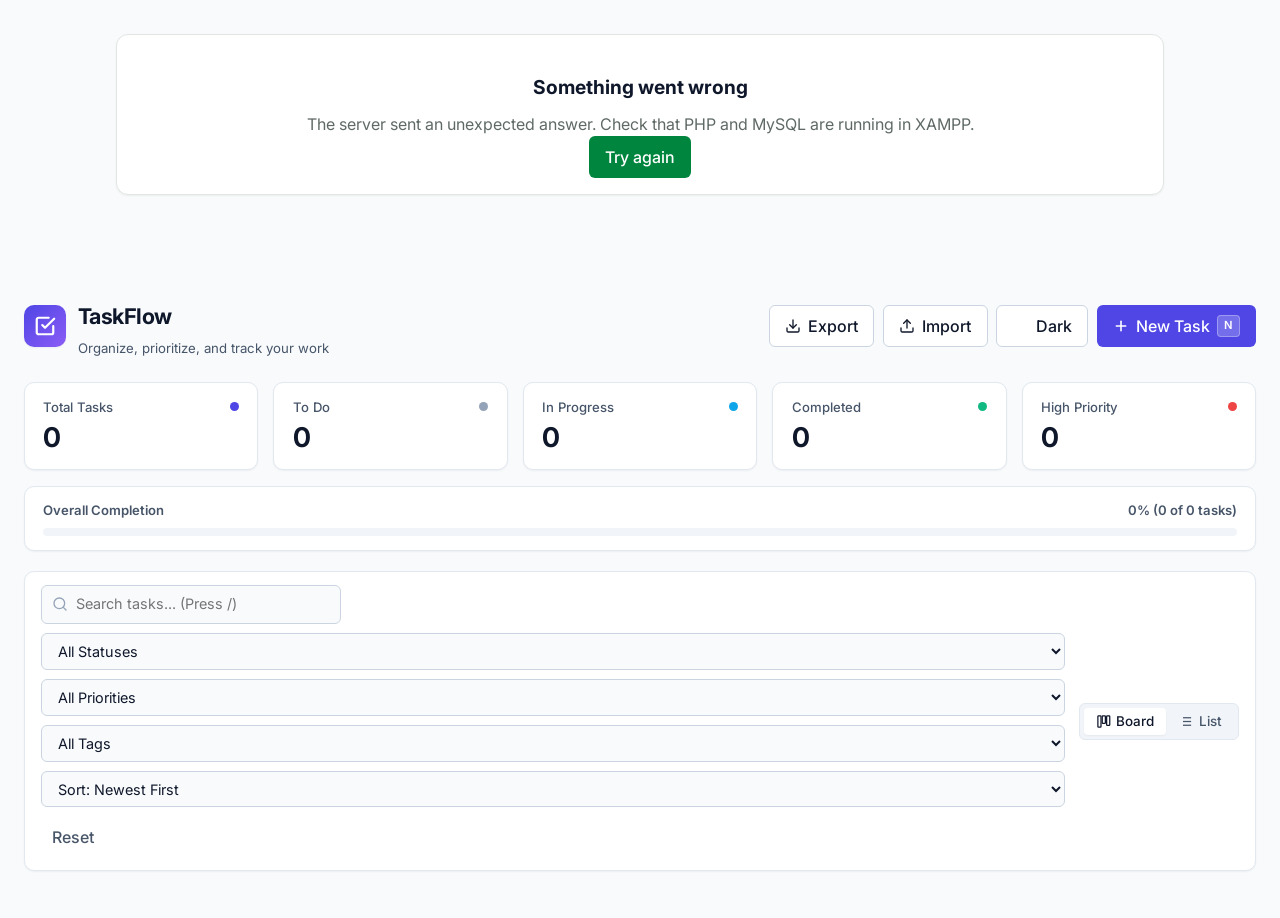
==== commit 2129b2f6: "Merge GitHub changes into James branch" ====
--- a/leads-training/index.html
+++ b/leads-training/index.html
@@ -1,5 +1,6 @@
 <!DOCTYPE html>
 <html lang="en">
+
 <head>
   <meta charset="UTF-8">
   <meta name="viewport" content="width=device-width, initial-scale=1.0">
@@ -8,17 +9,18 @@
   <link rel="stylesheet" href="css/style.css">
   <script>
     /* Night theme: the choice is saved in this browser and applied before the page is drawn, so there is no white flash */
-    (function () { var t = 'light'; try { t = localStorage.getItem('theme') || 'light'; } catch (e) {} document.documentElement.setAttribute('data-theme', t); })();
+    (function () { var t = 'light'; try { t = localStorage.getItem('theme') || 'light'; } catch (e) { } document.documentElement.setAttribute('data-theme', t); })();
     function toggleTheme() {
       var root = document.documentElement, next = root.getAttribute('data-theme') === 'dark' ? 'light' : 'dark';
       root.classList.add('theme-anim'); root.setAttribute('data-theme', next);
-      try { localStorage.setItem('theme', next); } catch (e) {}
+      try { localStorage.setItem('theme', next); } catch (e) { }
       setTimeout(function () { root.classList.remove('theme-anim'); }, 350);
     }
   </script>
 </head>
+
 <body>
-<!--
+  <!--
   HOW THIS FILE WORKS
   Every screen is a <template> below. JavaScript copies a template and fills it with data:
     data-text="key"        puts the value of "key" inside the element
@@ -32,1989 +34,3065 @@
     data-slot="name"       empty place where JavaScript inserts another template
   To change how a screen looks, edit its template here. Colors are in css/style.css.
 -->
-<div id="app"><p class="muted" style="padding:20px">Loading...</p></div>
-
-<!-- ============ SHARED PIECES ============ -->
-<template id="tpl-print">
-  <div class="popup-overlay" id="printdlg" onclick="if(event.target===this)closePrint()">
-    <div class="popup-box print-box" role="dialog" aria-modal="true">
+  <div id="app">
+    <p class="muted" style="padding:20px">Loading...</p>
+  </div>
+
+  <!-- ============ SHARED PIECES ============ -->
+  <template id="tpl-print">
+    <div class="popup-overlay" id="printdlg" onclick="if(event.target===this)closePrint()">
+      <div class="popup-box print-box" role="dialog" aria-modal="true">
+        <h3 data-text="title"></h3>
+        <div class="pf-title">What to print</div>
+        <div class="pf-grid" id="pfields"></div>
+        <p class="small pf-count"><b id="pcount"></b> <button type="button" class="linkbtn"
+            onclick="printResetFields()">Reset filters</button></p>
+        <div class="pf-title">Look</div>
+        <div class="seg" role="group" aria-label="Print theme">
+          <button type="button" class="seg-btn" id="pt-light" onclick="pickPrintTheme('light')">☀ Light mode</button>
+          <button type="button" class="seg-btn" id="pt-dark" onclick="pickPrintTheme('dark')">🌙 Dark mode</button>
+        </div>
+        <p class="small muted">In the print window choose your printer, or "Save as PDF". For dark mode, tick
+          "Background graphics" so the dark colours print.</p>
+        <div class="row" style="justify-content:center"><button type="button" class="btn"
+            onclick="runPrint()">Print</button><button type="button" class="btn ghost"
+            onclick="closePrint()">Cancel</button></div>
+      </div>
+    </div>
+  </template>
+
+  <template id="tpl-popup">
+    <div class="popup-overlay" id="popup" onclick="if(event.target===this)closePopup()">
+      <div class="popup-box" role="dialog" aria-modal="true" aria-labelledby="popup-title">
+        <div class="popup-icon" aria-hidden="true">✓</div>
+        <h3 id="popup-title" data-text="title"></h3>
+        <p data-text="text"></p>
+        <button type="button" class="btn" onclick="closePopup()">OK</button>
+      </div>
+    </div>
+  </template>
+
+  <template id="tpl-confirm">
+    <div class="popup-overlay" id="confirmdlg">
+      <div class="popup-box confirm" role="alertdialog" aria-modal="true" aria-labelledby="confirm-title">
+        <div class="popup-icon" aria-hidden="true">?</div>
+        <h3 id="confirm-title" data-text="title"></h3>
+        <div class="popup-file" data-show="hasFile"><span class="popup-file-ic" aria-hidden="true">&#9638;</span><span
+            data-text="file"></span></div>
+        <div class="popup-stats" data-show="hasStats">
+          <div class="popup-stat"><b data-text="n1"></b><span data-text="l1"></span></div>
+          <div class="popup-stat"><b data-text="n2"></b><span data-text="l2"></span></div>
+          <div class="popup-stat"><b data-text="n3"></b><span data-text="l3"></span></div>
+        </div>
+        <p data-text="text"></p>
+        <div class="popup-actions">
+          <button type="button" class="btn ghost" id="confirm-no" data-text="noLabel"></button>
+          <button type="button" class="btn" id="confirm-yes" data-text="yesLabel"></button>
+        </div>
+      </div>
+    </div>
+  </template>
+
+  <template id="tpl-alert">
+    <div class="alert" data-class="cls" role="status" data-text="text"></div>
+  </template>
+
+  <template id="tpl-message">
+    <div class="card center">
+      <h2 data-text="title"></h2>
+      <p class="muted" data-text="text"></p>
+      <a class="btn" data-attr="href:href" data-text="label"></a>
+    </div>
+  </template>
+
+  <template id="tpl-courselist">
+    <div class="grid3" data-list="courses" data-item-template="tpl-coursecard"></div>
+    <div class="card muted" data-show="empty" data-text="emptyText"></div>
+  </template>
+
+  <template id="tpl-coursecard">
+    <div class="card course">
+      <div class="row between">
+        <span class="muted small" data-text="category"></span>
+        <span class="badge" data-class="statusCls" data-text="statusLabel"></span>
+      </div>
       <h3 data-text="title"></h3>
-      <div class="pf-title">What to print</div>
-      <div class="pf-grid" id="pfields"></div>
-      <p class="small pf-count"><b id="pcount"></b> <button type="button" class="linkbtn" onclick="printResetFields()">Reset filters</button></p>
-      <div class="pf-title">Look</div>
-      <div class="seg" role="group" aria-label="Print theme">
-        <button type="button" class="seg-btn" id="pt-light" onclick="pickPrintTheme('light')">☀ Light mode</button>
-        <button type="button" class="seg-btn" id="pt-dark" onclick="pickPrintTheme('dark')">🌙 Dark mode</button>
-      </div>
-      <p class="small muted">In the print window choose your printer, or "Save as PDF". For dark mode, tick "Background graphics" so the dark colours print.</p>
-      <div class="row" style="justify-content:center"><button type="button" class="btn" onclick="runPrint()">Print</button><button type="button" class="btn ghost" onclick="closePrint()">Cancel</button></div>
-    </div>
-  </div>
-</template>
-
-<template id="tpl-popup">
-  <div class="popup-overlay" id="popup" onclick="if(event.target===this)closePopup()">
-    <div class="popup-box" role="dialog" aria-modal="true" aria-labelledby="popup-title">
-      <div class="popup-icon" aria-hidden="true">✓</div>
-      <h3 id="popup-title" data-text="title"></h3>
-      <p data-text="text"></p>
-      <button type="button" class="btn" onclick="closePopup()">OK</button>
-    </div>
-  </div>
-</template>
-
-<template id="tpl-confirm">
-  <div class="popup-overlay" id="confirmdlg">
-    <div class="popup-box confirm" role="alertdialog" aria-modal="true" aria-labelledby="confirm-title">
-      <div class="popup-icon" aria-hidden="true">?</div>
-      <h3 id="confirm-title" data-text="title"></h3>
-      <div class="popup-file" data-show="hasFile"><span class="popup-file-ic" aria-hidden="true">&#9638;</span><span data-text="file"></span></div>
-      <div class="popup-stats" data-show="hasStats">
-        <div class="popup-stat"><b data-text="n1"></b><span data-text="l1"></span></div>
-        <div class="popup-stat"><b data-text="n2"></b><span data-text="l2"></span></div>
-        <div class="popup-stat"><b data-text="n3"></b><span data-text="l3"></span></div>
-      </div>
-      <p data-text="text"></p>
-      <div class="popup-actions">
-        <button type="button" class="btn ghost" id="confirm-no" data-text="noLabel"></button>
-        <button type="button" class="btn" id="confirm-yes" data-text="yesLabel"></button>
-      </div>
-    </div>
-  </div>
-</template>
-
-<template id="tpl-alert">
-  <div class="alert" data-class="cls" role="status" data-text="text"></div>
-</template>
-
-<template id="tpl-message">
-  <div class="card center">
-    <h2 data-text="title"></h2>
-    <p class="muted" data-text="text"></p>
-    <a class="btn msg-btn" data-attr="href:href" data-text="label"></a>
-  </div>
-</template>
-
-<template id="tpl-courselist">
-  <div class="grid3" data-list="courses" data-item-template="tpl-coursecard"></div>
-  <div class="card muted" data-show="empty" data-text="emptyText"></div>
-</template>
-
-<template id="tpl-coursecard">
-  <div class="card course">
-    <div class="row between">
-      <span class="muted small" data-text="category"></span>
-      <span class="badge" data-class="statusCls" data-text="statusLabel"></span>
-    </div>
-    <h3 data-text="title"></h3>
-    <p class="muted" data-text="description"></p>
-    <p class="small" data-text="meta"></p>
-    <div class="pb" role="progressbar"><div class="pb-fill" data-width="pct"></div></div>
-    <div class="row between">
-      <span class="small" data-text="progressText"></span>
-      <a class="btn" data-attr="href:href" data-text="button"></a>
-    </div>
-  </div>
-</template>
-
-<!-- ============ LOGIN ============ -->
-<template id="tpl-login">
-  <div class="farm-login">
-    <img class="fl-photo" src="img/login-bg.jpg" alt="" aria-hidden="true">
-    <div class="fl-veil" aria-hidden="true"></div>
-    <div class="fl-fall" aria-hidden="true">
-      <span class="flake" style="--x:62%;--s:36px;--o:0.11;--b:1.5px;--d:11s;--delay:-8s;--drift:-63px;--sw:8s;--rot:11deg;--y:36%"><img src="img/logo-mark.png" alt=""></span>
-      <span class="flake" style="--x:37%;--s:36px;--o:0.16;--b:0px;--d:9s;--delay:-1s;--drift:-74px;--sw:7s;--rot:20deg;--y:69%"><img src="img/logo-mark.png" alt=""></span>
-      <span class="flake" style="--x:67%;--s:64px;--o:0.18;--b:0.6px;--d:22s;--delay:-22s;--drift:46px;--sw:7s;--rot:26deg;--y:36%"><img src="img/logo-mark.png" alt=""></span>
-      <span class="flake" style="--x:68%;--s:78px;--o:0.28;--b:0px;--d:24s;--delay:-17s;--drift:24px;--sw:5s;--rot:23deg;--y:20%"><img src="img/logo-mark.png" alt=""></span>
-      <span class="flake" style="--x:58%;--s:52px;--o:0.25;--b:0px;--d:26s;--delay:-2s;--drift:-72px;--sw:5s;--rot:19deg;--y:20%"><img src="img/logo-mark.png" alt=""></span>
-      <span class="flake" style="--x:21%;--s:92px;--o:0.18;--b:0px;--d:27s;--delay:-4s;--drift:29px;--sw:5s;--rot:13deg;--y:55%"><img src="img/logo-mark.png" alt=""></span>
-      <span class="flake" style="--x:22%;--s:52px;--o:0.25;--b:0.6px;--d:23s;--delay:-5s;--drift:13px;--sw:6s;--rot:23deg;--y:30%"><img src="img/logo-mark.png" alt=""></span>
-      <span class="flake" style="--x:42%;--s:44px;--o:0.1;--b:1.5px;--d:18s;--delay:-11s;--drift:22px;--sw:4s;--rot:22deg;--y:47%"><img src="img/logo-mark.png" alt=""></span>
-      <span class="flake" style="--x:81%;--s:64px;--o:0.29;--b:0px;--d:25s;--delay:-16s;--drift:-32px;--sw:4s;--rot:12deg;--y:38%"><img src="img/logo-mark.png" alt=""></span>
-      <span class="flake" style="--x:7%;--s:44px;--o:0.19;--b:1.5px;--d:21s;--delay:-8s;--drift:83px;--sw:6s;--rot:22deg;--y:24%"><img src="img/logo-mark.png" alt=""></span>
-      <span class="flake" style="--x:67%;--s:64px;--o:0.25;--b:0px;--d:34s;--delay:-31s;--drift:-19px;--sw:4s;--rot:15deg;--y:59%"><img src="img/logo-mark.png" alt=""></span>
-      <span class="flake" style="--x:36%;--s:30px;--o:0.2;--b:0px;--d:8s;--delay:-1s;--drift:65px;--sw:5s;--rot:12deg;--y:38%"><img src="img/logo-mark.png" alt=""></span>
-      <span class="flake" style="--x:17%;--s:92px;--o:0.19;--b:0.6px;--d:30s;--delay:0s;--drift:16px;--sw:6s;--rot:14deg;--y:10%"><img src="img/logo-mark.png" alt=""></span>
-      <span class="flake" style="--x:92%;--s:64px;--o:0.3;--b:0px;--d:23s;--delay:-3s;--drift:-78px;--sw:5s;--rot:16deg;--y:44%"><img src="img/logo-mark.png" alt=""></span>
-      <span class="flake" style="--x:41%;--s:78px;--o:0.19;--b:0.6px;--d:32s;--delay:-13s;--drift:82px;--sw:5s;--rot:18deg;--y:49%"><img src="img/logo-mark.png" alt=""></span>
-      <span class="flake" style="--x:4%;--s:92px;--o:0.14;--b:0.6px;--d:24s;--delay:-1s;--drift:39px;--sw:8s;--rot:16deg;--y:70%"><img src="img/logo-mark.png" alt=""></span>
-      <span class="flake" style="--x:33%;--s:52px;--o:0.25;--b:0.6px;--d:30s;--delay:-3s;--drift:20px;--sw:7s;--rot:27deg;--y:55%"><img src="img/logo-mark.png" alt=""></span>
-      <span class="flake" style="--x:41%;--s:64px;--o:0.19;--b:0.6px;--d:22s;--delay:-7s;--drift:72px;--sw:5s;--rot:22deg;--y:49%"><img src="img/logo-mark.png" alt=""></span>
-      <span class="flake" style="--x:18%;--s:30px;--o:0.18;--b:1px;--d:8s;--delay:-1s;--drift:20px;--sw:5s;--rot:11deg;--y:15%"><img src="img/logo-mark.png" alt=""></span>
-      <span class="flake" style="--x:50%;--s:78px;--o:0.24;--b:0.6px;--d:32s;--delay:-18s;--drift:-15px;--sw:4s;--rot:24deg;--y:28%"><img src="img/logo-mark.png" alt=""></span>
-      <span class="flake" style="--x:36%;--s:36px;--o:0.13;--b:1px;--d:22s;--delay:0s;--drift:50px;--sw:6s;--rot:17deg;--y:9%"><img src="img/logo-mark.png" alt=""></span>
-      <span class="flake" style="--x:29%;--s:44px;--o:0.1;--b:1.5px;--d:27s;--delay:-5s;--drift:-69px;--sw:7s;--rot:18deg;--y:69%"><img src="img/logo-mark.png" alt=""></span>
-      <span class="flake" style="--x:27%;--s:78px;--o:0.26;--b:0px;--d:23s;--delay:-16s;--drift:-23px;--sw:4s;--rot:14deg;--y:56%"><img src="img/logo-mark.png" alt=""></span>
-      <span class="flake" style="--x:7%;--s:64px;--o:0.19;--b:0.6px;--d:28s;--delay:0s;--drift:-31px;--sw:4s;--rot:28deg;--y:24%"><img src="img/logo-mark.png" alt=""></span>
-    </div>
-    <img class="fl-mascot" src="img/mascot1.png" alt="">
-    <div class="fl-grid">
-      <section class="fl-brand">
-        <div class="corp">Leads Agricultural Products Corporation</div>
-        <div class="fl-title">
-          <div class="bar"></div>
-          <h1>Leads Training</h1>
-          <p>Courses, quizzes and supplier evaluations for Leads employees.</p>
-        </div>
-      </section>
-      <section class="fl-panel">
-        <form class="login-card fl-card" onsubmit="doLogin(event)">
-          <img class="login-logo" src="img/logo.png" alt="Leads Agri">
-          <h2>Sign in</h2>
-          <p class="sub">Use the email and password from your administrator.</p>
-          <div id="lerr"></div>
-          <label>Email<input id="lemail" type="email" autocomplete="username"></label>
-          <label>Password<input id="lpw" type="password" autocomplete="current-password"></label>
-          <button class="btn full">Sign in</button>
-        </form>
-      </section>
-    </div>
-  </div>
-</template>
-
-<!-- ============ EMPLOYEE LAYOUT AND NAVBAR ============ -->
-<template id="tpl-employee-layout">
-  <div data-slot="navbar"></div>
-  <main class="page" data-slot="page"></main>
-</template>
-
-<template id="tpl-navbar">
-  <header class="navbar">
-    <div class="nav-in">
-      <a href="#/home" class="logo"><img class="logo-img" src="img/logo-mark.png" alt=""> Leads Training</a>
-      <button class="burger" aria-label="Menu" onclick="toggle('lnk','open')">☰</button>
-      <nav id="lnk" class="links" data-list="links">
-        <template><a data-attr="href:href" data-class="cls" data-text="label"></a></template>
-      </nav>
-      <div class="nav-right">
-        <button class="theme-btn" type="button" aria-label="Switch between light and night theme" title="Light / Night theme" onclick="toggleTheme()">
-          <svg class="ic-moon" viewBox="0 0 24 24" fill="none" stroke="currentColor" stroke-width="2" stroke-linecap="round" stroke-linejoin="round"><path d="M21 12.8A9 9 0 1 1 11.2 3a7 7 0 0 0 9.8 9.8z"/></svg>
-          <svg class="ic-sun" viewBox="0 0 24 24" fill="none" stroke="currentColor" stroke-width="2" stroke-linecap="round"><circle cx="12" cy="12" r="4"/><path d="M12 2v2M12 20v2M4.9 4.9l1.4 1.4M17.7 17.7l1.4 1.4M2 12h2M20 12h2M4.9 19.1l1.4-1.4M17.7 6.3l1.4-1.4"/></svg>
-        </button>
-        <div class="pop-wrap">
-          <button class="icon-btn" aria-label="Notifications" onclick="openNotes()">🔔<span class="count" id="cnt" data-show="unread" data-text="unread"></span></button>
-          <div id="pn" class="pop hidden">
-            <p class="muted small" data-show="noNotes">No notifications.</p>
-            <div data-list="notes">
-              <template>
-                <div class="note"><b data-text="title"></b><div class="small" data-text="message"></div><div class="muted small" data-text="date"></div><a class="small" data-show="hasLink" data-attr="href:linkHref" data-text="linkText" onclick="toggle('pn')"></a></div>
-              </template>
-            </div>
-          </div>
-        </div>
-        <div class="pop-wrap">
-          <button class="icon-btn gear-btn" type="button" aria-label="Settings" title="Settings" onclick="toggle('ps')"><svg viewBox="0 0 24 24" fill="none" stroke="currentColor" stroke-width="2" stroke-linecap="round" stroke-linejoin="round"><circle cx="12" cy="12" r="3"/><path d="M19.4 15a1.65 1.65 0 0 0 .33 1.82l.06.06a2 2 0 1 1-2.83 2.83l-.06-.06a1.65 1.65 0 0 0-1.82-.33 1.65 1.65 0 0 0-1 1.51V21a2 2 0 1 1-4 0v-.09a1.65 1.65 0 0 0-1-1.51 1.65 1.65 0 0 0-1.82.33l-.06.06a2 2 0 1 1-2.83-2.83l.06-.06a1.65 1.65 0 0 0 .33-1.82 1.65 1.65 0 0 0-1.51-1H3a2 2 0 1 1 0-4h.09a1.65 1.65 0 0 0 1.51-1 1.65 1.65 0 0 0-.33-1.82l-.06-.06a2 2 0 1 1 2.83-2.83l.06.06a1.65 1.65 0 0 0 1.82.33h.01a1.65 1.65 0 0 0 1-1.51V3a2 2 0 1 1 4 0v.09a1.65 1.65 0 0 0 1 1.51h.01a1.65 1.65 0 0 0 1.82-.33l.06-.06a2 2 0 1 1 2.83 2.83l-.06.06a1.65 1.65 0 0 0-.33 1.82v.01a1.65 1.65 0 0 0 1.51 1H21a2 2 0 1 1 0 4h-.09a1.65 1.65 0 0 0-1.51 1z"/></svg></button>
-          <div id="ps" class="pop small-pop hidden">
-            <button onclick="menuGo('/support','faq')">Help</button>
-            <button onclick="menuGo('/support','contact')">Contact Support</button>
-          </div>
-        </div>
-        <div class="pop-wrap">
-          <button class="user-btn" type="button" title="My account" aria-haspopup="true" onclick="userMenu()"><span class="avatar" data-text="initial"></span><span class="uname" data-text="name"></span></button>
-          <div id="pu" class="pop small-pop hidden">
-            <button onclick="menuGo('/profile')">Profile &amp; Settings</button>
-            <button onclick="logout()">Log Out</button>
-          </div>
-        </div>
-      </div>
-    </div>
-  </header>
-</template>
-
-<!-- ============ HOME ============ -->
-<template id="tpl-home">
-  <h1>Welcome back, <span data-text="firstName"></span>!</h1>
-  <p class="muted">Continue your assigned training and complete your required courses.</p>
-  <div class="grid4" data-list="stats">
-    <template>
-      <div class="card stat"><div class="muted small" data-text="label"></div><div class="big" data-text="value"></div></div>
-    </template>
-  </div>
-  <h2>Continue Training</h2>
-  <div class="card" data-show="hasActive">
-    <h3 data-text="activeTitle"></h3>
-    <div class="small" data-text="overallText"></div>
-    <div class="pb"><div class="pb-fill" data-width="overall"></div></div>
-    <p><span data-text="currentText"></span> <span class="type" data-text="curType"></span></p>
-    <div class="small" data-text="cardPctText"></div>
-    <div class="pb"><div class="pb-fill" data-width="cardPct"></div></div>
-    <p><a class="btn" data-attr="href:continueLink">Continue Training</a></p>
-  </div>
-  <div class="card muted" data-show="noActive" data-text="noActiveText"></div>
-  <h2>My Courses</h2>
-  <div data-slot="courses"></div>
-</template>
-
-<!-- ============ COURSES ============ -->
-<template id="tpl-courses">
-  <h1>My Courses</h1>
-  <input class="search" placeholder="Search by course name or category" data-value="search" oninput="ui.search=this.value;drawCourses()" aria-label="Search courses">
-  <div class="tabs" data-list="tabs">
-    <template><button data-class="cls" data-text="label" data-attr="data-t:label" onclick="setTab(this.dataset.t)"></button></template>
-  </div>
-  <div data-slot="list"></div>
-</template>
-
-<!-- ============ COURSE DETAIL ============ -->
-<template id="tpl-detail">
-  <p><a href="#/courses" data-attr="href:coursesHref">← Courses</a></p>
-  <div class="alert orange" role="alert" data-show="flash" data-text="flash"></div>
-  <h1 data-text="title"></h1>
-  <p class="muted" data-text="description"></p>
-  <p class="small"><span data-text="meta"></span> <span class="badge" data-class="statusCls" data-text="statusLabel"></span></p>
-  <div class="alert green" data-show="completed"><b>Congratulations!</b> <span data-text="congrats"></span></div>
-  <div class="card">
-    <div class="small" data-text="progressText"></div>
-    <div class="pb"><div class="pb-fill" data-width="pct"></div></div>
-  </div>
-  <h2>Training Cards</h2>
-  <div class="card muted" data-show="noCards">This course has no training cards yet.</div>
-  <div data-list="cards">
-    <template>
-      <a class="card row between linkcard" data-class="cls" data-attr="href:href; aria-disabled:ariaDisabled">
-        <div>
-          <div class="small muted" data-text="no"></div>
-          <b data-text="title"></b> <span class="type" data-text="type"></span>
-          <div class="small muted" data-show="attempts" data-text="attempts"></div>
-          <div class="small muted" data-show="locked">Locked: pass the previous card first.</div>
-          <div class="small" data-show="cardPct" data-text="cardPct"></div>
-        </div>
-        <span class="badge" data-class="statusCls" data-text="statusLabel"></span>
-      </a>
-    </template>
-  </div>
-</template>
-
-<!-- ============ TRAINING CARD ============ -->
-<template id="tpl-training">
-  <p><a data-attr="href:backLink" data-text="backText"></a></p>
-  <div class="small muted" data-hide="isEval" data-text="cardNo"></div>
-  <h1 data-hide="isEval"><span data-text="title"></span> <span class="type" data-text="type"></span></h1>
-  <div class="small" data-hide="isEval">Card progress: <span id="cp" data-text="pct"></span>%</div>
-  <div class="pb" data-hide="isEval"><div class="pb-fill" id="cbar" data-width="pct"></div></div>
-  <div data-slot="body"></div>
-</template>
-
-<template id="tpl-read">
-  <h2>Learning Material</h2>
-  <div class="alert green" data-show="passed">You already passed this card. You can review the material below.</div>
-  <div class="small row between"><span>Reading Progress</span><span id="rtxt" data-text="readingText"></span></div>
-  <div class="pb"><div class="pb-fill" id="rbar" data-width="reading"></div></div>
-  <div class="reader" id="reader" tabindex="0" data-list="blocks">
-    <template>
-      <h3 data-show="isH" data-text="text"></h3>
-      <p data-show="isP" data-text="text"></p>
-      <ul data-show="isUl" data-list="items"><template><li data-text="text"></li></template></ul>
-      <ol data-show="isOl" data-list="items"><template><li data-text="text"></li></template></ol>
-      <div class="alert orange" data-show="isWarn"><b>Important:</b> <span data-text="text"></span></div>
-      <figure class="media" data-show="isVideo"><video controls preload="metadata" playsinline data-attr="src:src"></video><figcaption data-text="cap"></figcaption></figure>
-      <figure class="media" data-show="isImg"><img alt="" data-attr="src:src"><figcaption data-text="cap"></figcaption></figure>
-    </template>
-  </div>
-  <p>
-    <span class="alert red" data-show="noQuiz">This card has no quiz questions yet.</span>
-    <a class="btn" data-show="passed" data-attr="href:backLink">Back to course</a>
-    <button class="btn" id="startBtn" onclick="startQuiz()" data-show="canStart" data-attr="disabled:startDisabled" data-text="startLabel"></button>
-    <span class="muted small" id="hint" data-show="canStart" data-text="hint"></span>
-  </p>
-  <div class="card" data-show="hasMine">
-    <h3>Your evaluations</h3>
-    <p class="small muted">Evaluate a supplier again to replace your earlier evaluation of it in the same quarter.</p>
-    <div data-list="mine">
-      <template>
-        <div class="row between" style="padding:8px 0;border-top:1px solid var(--line, #e5e7eb)">
-          <div><b data-text="name"></b><div class="small muted" data-text="info"></div></div>
-          <button class="btn ghost" data-attr="data-id:id" onclick="evalRedo(this.dataset.id)">Evaluate again</button>
-        </div>
-      </template>
-    </div>
-  </div>
-</template>
-
-<template id="tpl-quiz">
-  <div class="card">
-    <div class="small muted" data-text="progressText"></div>
-    <h2 data-text="question"></h2>
-    <div role="radiogroup" aria-label="Answer options" data-list="options">
-      <template>
-        <button class="opt" role="radio" data-class="cls" data-attr="aria-checked:checked; data-i:i; disabled:disabled" onclick="pick(this.dataset.i)" data-text="label"></button>
-      </template>
-    </div>
-    <button class="btn" data-show="showSubmit" data-attr="disabled:submitDisabled" onclick="submitAns()">Submit Answer</button>
-    <div class="alert" data-show="shown" data-class="fbCls" role="status">
-      <div>Your Answer: <span data-text="yourAnswer"></span></div>
-      <div><b data-text="resultText"></b></div>
-      <div data-show="wrong">Correct Answer: <span data-text="correctAnswer"></span></div>
-      <div>Explanation: <span data-text="explanation"></span></div>
-      <p><button class="btn" onclick="nextQ()" data-text="nextLabel"></button></p>
-    </div>
-  </div>
-</template>
-
-<template id="tpl-result">
-  <div class="card center">
-    <div class="small muted">TRAINING CARD COMPLETE</div>
-    <h2 data-text="title"></h2>
-    <div class="small">Your Score</div>
-    <div class="big" data-text="scoreText"></div>
-    <div data-text="pctText"></div>
-    <p class="muted" data-text="requiredText"></p>
-    <p><span class="badge" data-class="statusCls" data-text="statusLabel"></span> <b data-text="verdict"></b></p>
-    <div data-show="passed">
-      <p>Training card completed successfully.</p>
-      <button class="btn" data-show="hasNext" data-attr="data-href:nextHref" onclick="go(this.dataset.href)">Continue to Next Card</button>
-      <a class="btn" data-hide="hasNext" data-attr="href:courseHref">View Course Completion</a>
-    </div>
-    <div data-hide="passed">
-      <p data-text="failText"></p>
-      <button class="btn" onclick="restartCard()">Restart Card</button>
-    </div>
-  </div>
-</template>
-
-<!-- ============ SUPPORT ============ -->
-<template id="tpl-support">
-  <h1>How can we help?</h1>
-  <input class="search" placeholder="Search help topics" oninput="faqFilter(this.value)" aria-label="Search FAQs">
-  <h2 id="faq">FAQ</h2>
-  <div data-list="faq">
-    <template>
-      <details class="card faq"><summary><b data-text="q"></b></summary><p class="muted" data-text="a"></p></details>
-    </template>
-  </div>
-  <h2 id="contact">Contact Support</h2>
-  <p class="muted">Support email: <a href="mailto:support@leads.com">support@leads.com</a></p>
-  <form class="card form" onsubmit="sendSupport(event)">
-    <div id="smsg"></div>
-    <label>Name<input data-value="name" readonly></label>
-    <label>Email<input data-value="email" readonly></label>
-    <label>Subject<input id="ssub"></label>
-    <label>Message<textarea id="smes" rows="4"></textarea></label>
-    <button class="btn">Submit Request</button>
-  </form>
-</template>
-
-<!-- ============ PROFILE ============ -->
-<template id="tpl-profile">
-  <h1>Profile</h1>
-  <div class="card">
-    <div class="row">
-      <span class="avatar big-av" data-text="initial"></span>
-      <div><h3 data-text="name"></h3><span class="muted" data-text="position"></span></div>
-    </div>
-    <div class="grid3" data-list="fields">
-      <template><div><div class="small muted" data-text="label"></div><span data-text="value"></span></div></template>
-    </div>
-  </div>
-  <form class="card form" onsubmit="saveProfile(event)">
-    <h3>Edit details</h3>
-    <div id="pmsg"></div>
-    <label>Display name<input id="pname" data-value="name"></label>
-    <label>Contact number<input id="pphone" data-value="phone"></label>
-    <button class="btn">Save</button>
-  </form>
-  <form class="card form" onsubmit="changePw(event)">
-    <h3>Change password</h3>
-    <div id="wmsg"></div>
-    <label>Current password<input id="pw1" type="password"></label>
-    <label>New password<input id="pw2" type="password"></label>
-    <button class="btn">Update password</button>
-  </form>
-  <div class="card esig-card">
-    <h3>E-signature</h3>
-    <p class="small muted">Upload a picture of your signature once. When your signature is needed, for example on a Request for Check, it is added above your name automatically. Use a clear picture of your signature only (PNG or JPG).</p>
-    <div id="esmsg"></div>
-    <div class="esig-box"><img id="esig-img" alt="Your e-signature" class="hidden"><span id="esig-none" class="muted small">No e-signature yet.</span></div>
-    <label>Choose a picture<input type="file" id="esig-file" accept="image/png,image/jpeg,image/webp" onchange="esigPick(this)"></label>
-    <label class="check"><input type="checkbox" id="esig-clean" checked onchange="esigRedraw()"> <span>Remove the white background and trim the picture</span></label>
-    <div class="row wrap">
-      <button type="button" class="btn" id="esig-save" disabled onclick="esigSave()">Save e-signature</button>
-      <button type="button" class="btn ghost danger" data-show="hasEsig" onclick="esigRemove()">Remove e-signature</button>
-    </div>
-  </div>
-  <div class="card">
-    <h3>Notification preferences</h3>
-    <div data-list="prefs">
-      <template>
-        <label class="check"><input type="checkbox" data-attr="data-k:key; checked:checked" onchange="setPref(this.dataset.k,this.checked)"> <span data-text="label"></span></label>
-      </template>
-    </div>
-  </div>
-  <p><button class="btn ghost" onclick="logout()">Log Out</button></p>
-</template>
-
-<!-- ============ ADMIN ============ -->
-<template id="tpl-admin-layout">
-  <div class="admin" data-class="shellCls">
-    <aside class="side" id="side">
-      <img class="side-logo" src="img/logo.png" alt="Leads Agri">
-      <nav data-list="slinks" style="display:contents">
-        <template>
-          <a data-show="isLink" data-attr="href:href" data-class="cls" data-text="label"></a>
-          <button type="button" class="side-label" data-show="isLabel" data-attr="data-key:key" onclick="sideToggle(this.dataset.key)"><span data-text="label"></span><span class="chev" data-text="chev"></span></button>
-          <div class="side-group" data-show="isMenu" data-class="gcls">
-            <button type="button" class="side-head side-tog" data-attr="data-key:key" onclick="sideToggle(this.dataset.key)"><span data-text="label"></span><span class="chev" data-text="chev"></span></button>
-            <div data-show="open" style="display:contents">
-              <div data-list="children" style="display:contents">
-                <template>
-                  <div class="side-row">
-                    <a class="side-sub" data-attr="href:href;onclick:onclick" data-class="cls" data-text="label"></a>
-                    <button type="button" class="side-chev" data-show="hasSub" data-attr="data-key:key" onclick="sideToggle(this.dataset.key)" aria-label="Open or close" data-text="chev"></button>
-                  </div>
-                  <div data-show="subOpen" style="display:contents">
-                    <div data-list="sub" style="display:contents"><template><a class="side-sub2" data-attr="href:href;onclick:onclick" data-class="cls" data-text="label"></a></template></div>
-                  </div>
-                </template>
-              </div>
-            </div>
-          </div>
-        </template>
-      </nav>
-      <div class="grow"></div>
-      <div class="small muted who" data-text="name"></div>
-      <button class="btn ghost" onclick="logout()">Log Out</button>
-    </aside>
-    <div class="admin-col">
-      <header class="topbar">
-        <div class="topbar-left">
-          <button class="side-toggle" onclick="toggleSide()" aria-label="Show or hide the sidebar" title="Show or hide the sidebar">
-            <svg viewBox="0 0 24 24" fill="none" stroke="currentColor" stroke-width="2" stroke-linecap="round"><path d="M4 6h16M4 12h16M4 18h16"/></svg>
+      <p class="muted" data-text="description"></p>
+      <p class="small" data-text="meta"></p>
+      <div class="pb" role="progressbar">
+        <div class="pb-fill" data-width="pct"></div>
+      </div>
+      <div class="row between">
+        <span class="small" data-text="progressText"></span>
+        <a class="btn" data-attr="href:href" data-text="button"></a>
+      </div>
+    </div>
+  </template>
+
+  <!-- ============ LOGIN ============ -->
+  <template id="tpl-login">
+    <div class="farm-login">
+      <img class="fl-photo" src="img/login-bg.jpg" alt="" aria-hidden="true">
+      <div class="fl-veil" aria-hidden="true"></div>
+      <div class="fl-fall" aria-hidden="true">
+        <span class="flake"
+          style="--x:62%;--s:36px;--o:0.11;--b:1.5px;--d:11s;--delay:-8s;--drift:-63px;--sw:8s;--rot:11deg;--y:36%"><img
+            src="img/logo-mark.png" alt=""></span>
+        <span class="flake"
+          style="--x:37%;--s:36px;--o:0.16;--b:0px;--d:9s;--delay:-1s;--drift:-74px;--sw:7s;--rot:20deg;--y:69%"><img
+            src="img/logo-mark.png" alt=""></span>
+        <span class="flake"
+          style="--x:67%;--s:64px;--o:0.18;--b:0.6px;--d:22s;--delay:-22s;--drift:46px;--sw:7s;--rot:26deg;--y:36%"><img
+            src="img/logo-mark.png" alt=""></span>
+        <span class="flake"
+          style="--x:68%;--s:78px;--o:0.28;--b:0px;--d:24s;--delay:-17s;--drift:24px;--sw:5s;--rot:23deg;--y:20%"><img
+            src="img/logo-mark.png" alt=""></span>
+        <span class="flake"
+          style="--x:58%;--s:52px;--o:0.25;--b:0px;--d:26s;--delay:-2s;--drift:-72px;--sw:5s;--rot:19deg;--y:20%"><img
+            src="img/logo-mark.png" alt=""></span>
+        <span class="flake"
+          style="--x:21%;--s:92px;--o:0.18;--b:0px;--d:27s;--delay:-4s;--drift:29px;--sw:5s;--rot:13deg;--y:55%"><img
+            src="img/logo-mark.png" alt=""></span>
+        <span class="flake"
+          style="--x:22%;--s:52px;--o:0.25;--b:0.6px;--d:23s;--delay:-5s;--drift:13px;--sw:6s;--rot:23deg;--y:30%"><img
+            src="img/logo-mark.png" alt=""></span>
+        <span class="flake"
+          style="--x:42%;--s:44px;--o:0.1;--b:1.5px;--d:18s;--delay:-11s;--drift:22px;--sw:4s;--rot:22deg;--y:47%"><img
+            src="img/logo-mark.png" alt=""></span>
+        <span class="flake"
+          style="--x:81%;--s:64px;--o:0.29;--b:0px;--d:25s;--delay:-16s;--drift:-32px;--sw:4s;--rot:12deg;--y:38%"><img
+            src="img/logo-mark.png" alt=""></span>
+        <span class="flake"
+          style="--x:7%;--s:44px;--o:0.19;--b:1.5px;--d:21s;--delay:-8s;--drift:83px;--sw:6s;--rot:22deg;--y:24%"><img
+            src="img/logo-mark.png" alt=""></span>
+        <span class="flake"
+          style="--x:67%;--s:64px;--o:0.25;--b:0px;--d:34s;--delay:-31s;--drift:-19px;--sw:4s;--rot:15deg;--y:59%"><img
+            src="img/logo-mark.png" alt=""></span>
+        <span class="flake"
+          style="--x:36%;--s:30px;--o:0.2;--b:0px;--d:8s;--delay:-1s;--drift:65px;--sw:5s;--rot:12deg;--y:38%"><img
+            src="img/logo-mark.png" alt=""></span>
+        <span class="flake"
+          style="--x:17%;--s:92px;--o:0.19;--b:0.6px;--d:30s;--delay:0s;--drift:16px;--sw:6s;--rot:14deg;--y:10%"><img
+            src="img/logo-mark.png" alt=""></span>
+        <span class="flake"
+          style="--x:92%;--s:64px;--o:0.3;--b:0px;--d:23s;--delay:-3s;--drift:-78px;--sw:5s;--rot:16deg;--y:44%"><img
+            src="img/logo-mark.png" alt=""></span>
+        <span class="flake"
+          style="--x:41%;--s:78px;--o:0.19;--b:0.6px;--d:32s;--delay:-13s;--drift:82px;--sw:5s;--rot:18deg;--y:49%"><img
+            src="img/logo-mark.png" alt=""></span>
+        <span class="flake"
+          style="--x:4%;--s:92px;--o:0.14;--b:0.6px;--d:24s;--delay:-1s;--drift:39px;--sw:8s;--rot:16deg;--y:70%"><img
+            src="img/logo-mark.png" alt=""></span>
+        <span class="flake"
+          style="--x:33%;--s:52px;--o:0.25;--b:0.6px;--d:30s;--delay:-3s;--drift:20px;--sw:7s;--rot:27deg;--y:55%"><img
+            src="img/logo-mark.png" alt=""></span>
+        <span class="flake"
+          style="--x:41%;--s:64px;--o:0.19;--b:0.6px;--d:22s;--delay:-7s;--drift:72px;--sw:5s;--rot:22deg;--y:49%"><img
+            src="img/logo-mark.png" alt=""></span>
+        <span class="flake"
+          style="--x:18%;--s:30px;--o:0.18;--b:1px;--d:8s;--delay:-1s;--drift:20px;--sw:5s;--rot:11deg;--y:15%"><img
+            src="img/logo-mark.png" alt=""></span>
+        <span class="flake"
+          style="--x:50%;--s:78px;--o:0.24;--b:0.6px;--d:32s;--delay:-18s;--drift:-15px;--sw:4s;--rot:24deg;--y:28%"><img
+            src="img/logo-mark.png" alt=""></span>
+        <span class="flake"
+          style="--x:36%;--s:36px;--o:0.13;--b:1px;--d:22s;--delay:0s;--drift:50px;--sw:6s;--rot:17deg;--y:9%"><img
+            src="img/logo-mark.png" alt=""></span>
+        <span class="flake"
+          style="--x:29%;--s:44px;--o:0.1;--b:1.5px;--d:27s;--delay:-5s;--drift:-69px;--sw:7s;--rot:18deg;--y:69%"><img
+            src="img/logo-mark.png" alt=""></span>
+        <span class="flake"
+          style="--x:27%;--s:78px;--o:0.26;--b:0px;--d:23s;--delay:-16s;--drift:-23px;--sw:4s;--rot:14deg;--y:56%"><img
+            src="img/logo-mark.png" alt=""></span>
+        <span class="flake"
+          style="--x:7%;--s:64px;--o:0.19;--b:0.6px;--d:28s;--delay:0s;--drift:-31px;--sw:4s;--rot:28deg;--y:24%"><img
+            src="img/logo-mark.png" alt=""></span>
+      </div>
+      <img class="fl-mascot" src="img/mascot1.png" alt="">
+      <div class="fl-grid">
+        <section class="fl-brand">
+          <div class="corp">Leads Agricultural Products Corporation</div>
+          <div class="fl-title">
+            <div class="bar"></div>
+            <h1>Leads Training</h1>
+            <p>Courses, quizzes and supplier evaluations for Leads employees.</p>
+          </div>
+        </section>
+        <section class="fl-panel">
+          <form class="login-card fl-card" onsubmit="doLogin(event)">
+            <img class="login-logo" src="img/logo.png" alt="Leads Agri">
+            <h2>Sign in</h2>
+            <p class="sub">Use the email and password from your administrator.</p>
+            <div id="lerr"></div>
+            <label>Email<input id="lemail" type="email" autocomplete="username"></label>
+            <label>Password<input id="lpw" type="password" autocomplete="current-password"></label>
+            <button class="btn full">Sign in</button>
+          </form>
+        </section>
+      </div>
+    </div>
+  </template>
+
+  <!-- ============ EMPLOYEE LAYOUT AND NAVBAR ============ -->
+  <template id="tpl-employee-layout">
+    <div data-slot="navbar"></div>
+    <main class="page" data-slot="page"></main>
+  </template>
+
+  <template id="tpl-navbar">
+    <header class="navbar">
+      <div class="nav-in">
+        <a href="#/home" class="logo"><img class="logo-img" src="img/logo-mark.png" alt=""> Leads Training</a>
+        <button class="burger" aria-label="Menu" onclick="toggle('lnk','open')">☰</button>
+        <nav id="lnk" class="links" data-list="links">
+          <template><a data-attr="href:href" data-class="cls" data-text="label"></a></template>
+        </nav>
+        <div class="nav-right">
+          <button class="theme-btn" type="button" aria-label="Switch between light and night theme"
+            title="Light / Night theme" onclick="toggleTheme()">
+            <svg class="ic-moon" viewBox="0 0 24 24" fill="none" stroke="currentColor" stroke-width="2"
+              stroke-linecap="round" stroke-linejoin="round">
+              <path d="M21 12.8A9 9 0 1 1 11.2 3a7 7 0 0 0 9.8 9.8z" />
+            </svg>
+            <svg class="ic-sun" viewBox="0 0 24 24" fill="none" stroke="currentColor" stroke-width="2"
+              stroke-linecap="round">
+              <circle cx="12" cy="12" r="4" />
+              <path
+                d="M12 2v2M12 20v2M4.9 4.9l1.4 1.4M17.7 17.7l1.4 1.4M2 12h2M20 12h2M4.9 19.1l1.4-1.4M17.7 6.3l1.4-1.4" />
+            </svg>
           </button>
-        </div>
-        <nav class="topnav" data-list="links">
-          <template>
-            <a data-show="isLink" data-attr="href:href" data-class="cls" data-text="label"></a>
-            <div class="nav-drop" data-show="isMenu">
-              <button type="button" class="nav-drop-btn" data-class="cls" onclick="navMenu(this)"><span data-text="label"></span> <span class="caret">▾</span></button>
-              <div class="nav-menu hidden" data-list="children">
-                <template>
-                  <div class="nav-item">
-                    <a data-attr="href:href;onclick:onclick" data-class="cls"><span data-text="label"></span><span class="caret-r" data-show="hasSub">▸</span></a>
-                    <div class="nav-fly" data-show="hasSub" data-list="sub"><template><a data-attr="href:href;onclick:onclick" data-class="cls" data-text="label"></a></template></div>
-                  </div>
-                </template>
-              </div>
-            </div>
-          </template>
-        </nav>
-        <div class="topbar-right">
-          <button class="theme-btn" type="button" aria-label="Switch between light and night theme" title="Light / Night theme" onclick="toggleTheme()">
-          <svg class="ic-moon" viewBox="0 0 24 24" fill="none" stroke="currentColor" stroke-width="2" stroke-linecap="round" stroke-linejoin="round"><path d="M21 12.8A9 9 0 1 1 11.2 3a7 7 0 0 0 9.8 9.8z"/></svg>
-          <svg class="ic-sun" viewBox="0 0 24 24" fill="none" stroke="currentColor" stroke-width="2" stroke-linecap="round"><circle cx="12" cy="12" r="4"/><path d="M12 2v2M12 20v2M4.9 4.9l1.4 1.4M17.7 17.7l1.4 1.4M2 12h2M20 12h2M4.9 19.1l1.4-1.4M17.7 6.3l1.4-1.4"/></svg>
-        </button>
-        <div class="pop-wrap">
-            <button class="icon-btn" aria-label="Notifications" onclick="openNotes()">🔔<span class="count" id="cnt" data-show="unread" data-text="unread"></span></button>
+          <div class="pop-wrap">
+            <button class="icon-btn" aria-label="Notifications" onclick="openNotes()">🔔<span class="count" id="cnt"
+                data-show="unread" data-text="unread"></span></button>
             <div id="pn" class="pop hidden">
               <p class="muted small" data-show="noNotes">No notifications.</p>
               <div data-list="notes">
                 <template>
-                  <div class="note"><b data-text="title"></b><div class="small" data-text="message"></div><div class="muted small" data-text="date"></div><a class="small" data-show="hasLink" data-attr="href:linkHref" data-text="linkText" onclick="toggle('pn')"></a></div>
+                  <div class="note"><b data-text="title"></b>
+                    <div class="small" data-text="message"></div>
+                    <div class="muted small" data-text="date"></div><a class="small" data-show="hasLink"
+                      data-attr="href:linkHref" data-text="linkText" onclick="toggle('pn')"></a>
+                  </div>
                 </template>
               </div>
             </div>
           </div>
           <div class="pop-wrap">
-            <button class="icon-btn gear-btn" type="button" aria-label="Settings" title="Settings" onclick="toggle('ps')"><svg viewBox="0 0 24 24" fill="none" stroke="currentColor" stroke-width="2" stroke-linecap="round" stroke-linejoin="round"><circle cx="12" cy="12" r="3"/><path d="M19.4 15a1.65 1.65 0 0 0 .33 1.82l.06.06a2 2 0 1 1-2.83 2.83l-.06-.06a1.65 1.65 0 0 0-1.82-.33 1.65 1.65 0 0 0-1 1.51V21a2 2 0 1 1-4 0v-.09a1.65 1.65 0 0 0-1-1.51 1.65 1.65 0 0 0-1.82.33l-.06.06a2 2 0 1 1-2.83-2.83l.06-.06a1.65 1.65 0 0 0 .33-1.82 1.65 1.65 0 0 0-1.51-1H3a2 2 0 1 1 0-4h.09a1.65 1.65 0 0 0 1.51-1 1.65 1.65 0 0 0-.33-1.82l-.06-.06a2 2 0 1 1 2.83-2.83l.06.06a1.65 1.65 0 0 0 1.82.33h.01a1.65 1.65 0 0 0 1-1.51V3a2 2 0 1 1 4 0v.09a1.65 1.65 0 0 0 1 1.51h.01a1.65 1.65 0 0 0 1.82-.33l.06-.06a2 2 0 1 1 2.83 2.83l-.06.06a1.65 1.65 0 0 0-.33 1.82v.01a1.65 1.65 0 0 0 1.51 1H21a2 2 0 1 1 0 4h-.09a1.65 1.65 0 0 0-1.51 1z"/></svg><span class="gear-label">Settings</span><span class="count" data-show="openReq" data-text="openReq"></span></button>
+            <button class="icon-btn gear-btn" type="button" aria-label="Settings" title="Settings"
+              onclick="toggle('ps')"><svg viewBox="0 0 24 24" fill="none" stroke="currentColor" stroke-width="2"
+                stroke-linecap="round" stroke-linejoin="round">
+                <circle cx="12" cy="12" r="3" />
+                <path
+                  d="M19.4 15a1.65 1.65 0 0 0 .33 1.82l.06.06a2 2 0 1 1-2.83 2.83l-.06-.06a1.65 1.65 0 0 0-1.82-.33 1.65 1.65 0 0 0-1 1.51V21a2 2 0 1 1-4 0v-.09a1.65 1.65 0 0 0-1-1.51 1.65 1.65 0 0 0-1.82.33l-.06.06a2 2 0 1 1-2.83-2.83l.06-.06a1.65 1.65 0 0 0 .33-1.82 1.65 1.65 0 0 0-1.51-1H3a2 2 0 1 1 0-4h.09a1.65 1.65 0 0 0 1.51-1 1.65 1.65 0 0 0-.33-1.82l-.06-.06a2 2 0 1 1 2.83-2.83l.06.06a1.65 1.65 0 0 0 1.82.33h.01a1.65 1.65 0 0 0 1-1.51V3a2 2 0 1 1 4 0v.09a1.65 1.65 0 0 0 1 1.51h.01a1.65 1.65 0 0 0 1.82-.33l.06-.06a2 2 0 1 1 2.83 2.83l-.06.06a1.65 1.65 0 0 0-.33 1.82v.01a1.65 1.65 0 0 0 1.51 1H21a2 2 0 1 1 0 4h-.09a1.65 1.65 0 0 0-1.51 1z" />
+              </svg></button>
             <div id="ps" class="pop small-pop hidden">
-              <div data-show="isAdmin" style="display:contents">
-                <div class="pop-group">Setup</div>
-                <button class="pop-sub" onclick="menuGo('/admin/employees')">Employees</button>
-                <button class="pop-sub" onclick="menuGo('/admin/departments')">Departments</button>
-                <button class="pop-sub" onclick="menuGo('/admin/addcourse')">Add Course</button>
-                <button onclick="menuGo('/admin/support')" data-text="supportLabel"></button>
-                <button onclick="menuGo('/support','faq')">Help</button>
-              </div>
-              <div data-hide="isAdmin" style="display:contents">
-                <button onclick="menuGo('/support','faq')">Help</button>
-                <button onclick="menuGo('/support','contact')">Contact Support</button>
-              </div>
+              <button onclick="menuGo('/support','faq')">Help</button>
+              <button onclick="menuGo('/support','contact')">Contact Support</button>
             </div>
           </div>
           <div class="pop-wrap">
-            <button class="user-btn" type="button" title="My account" aria-haspopup="true" onclick="userMenu()"><span class="small muted" data-text="name"></span><span class="avatar" data-text="initial"></span></button>
+            <button class="user-btn" type="button" title="My account" aria-haspopup="true" onclick="userMenu()"><span
+                class="avatar" data-text="initial"></span><span class="uname" data-text="name"></span></button>
             <div id="pu" class="pop small-pop hidden">
               <button onclick="menuGo('/profile')">Profile &amp; Settings</button>
               <button onclick="logout()">Log Out</button>
             </div>
-          </div></div>
-      </header>
-      
-      
-      <main class="page" data-slot="page"></main>
-    </div>
-    <div class="side-back" onclick="toggleSide()"></div>
-  </div>
-</template>
-
-<template id="tpl-admin-dashboard">
-  <h1>Dashboard</h1>
-  <div class="grid3" data-list="stats">
-    <template><div class="card stat"><div class="muted small" data-text="label"></div><div class="big" data-text="value"></div></div></template>
-  </div>
-  <h2>Analytics</h2>
-  <div class="card">
-    <div data-list="bars">
+          </div>
+        </div>
+      </div>
+    </header>
+  </template>
+
+  <!-- ============ HOME ============ -->
+  <template id="tpl-home">
+    <h1>Welcome back, <span data-text="firstName"></span>!</h1>
+    <p class="muted">Continue your assigned training and complete your required courses.</p>
+    <div class="grid4" data-list="stats">
       <template>
-        <div>
-          <div class="small row between"><span data-text="label"></span><b data-text="valueText"></b></div>
-          <div class="pb"><div class="pb-fill" data-width="value"></div></div>
+        <div class="card stat">
+          <div class="muted small" data-text="label"></div>
+          <div class="big" data-text="value"></div>
         </div>
       </template>
     </div>
-    <p class="small muted" data-text="footer"></p>
-  </div>
-  <div class="row between"><h2>Recent Activity</h2><button class="btn ghost" data-show="hasActivity" onclick="clearActivity()">Clear</button></div>
-  <div class="card" data-list="activity">
-    <p class="small muted" data-show="noActivity">No recent activity.</p>
-    <template><div class="small act"><span data-text="text"></span> <span class="muted" data-text="date"></span></div></template>
-  </div>
-</template>
-
-<!-- ============ ADMIN: DEPARTMENTS ============ -->
-<template id="tpl-admin-departments">
-  <div class="row between"><h1>Departments</h1><button class="btn" onclick="deptForm()">Add department</button></div>
-  <p class="muted small">These are the departments you can choose when you add or edit an employee, assign a course, or set the department of a supplier.</p>
-  <div data-slot="dform"></div>
-  <div data-slot="dlist"></div>
-</template>
-
-<template id="tpl-dept-form">
-  <form class="card form" onsubmit="saveDepartment(event,this.dataset.id)" data-attr="data-id:id">
-    <div id="dept-err"></div>
-    <label>Department name<input id="dept-name" data-value="name" maxlength="80" placeholder="e.g. Information Technology"></label>
-    <div class="row"><button class="btn">Save</button><button type="button" class="btn ghost" onclick="closeDeptForm()">Cancel</button></div>
-  </form>
-</template>
-
-<template id="tpl-admin-employees">
-  <div class="row between"><h1>Employees</h1><button class="btn" onclick="empForm()">Add employee</button></div>
-  <div data-slot="eform"></div>
-  <div data-slot="eperm"></div>
-  <div class="card scroll">
-    <table>
-      <thead><tr><th>Name</th><th>ID</th><th>Department</th><th>Supervisor</th><th>Role</th><th>Status</th><th></th></tr></thead>
-      <tbody data-list="rows">
-        <template>
-          <tr>
-            <td><span data-text="name"></span><div class="small muted" data-text="email"></div></td>
-            <td data-text="employeeId"></td>
-            <td data-text="department"></td>
-            <td data-text="supervisor"></td>
-            <td data-text="role"></td>
-            <td><span class="badge" data-class="statusCls" data-text="statusLabel"></span></td>
-            <td class="row">
-              <button class="btn ghost" data-attr="data-id:id" onclick="viewEmp(this.dataset.id)">View</button>
-              <button class="btn ghost" data-attr="data-id:id" onclick="empForm(this.dataset.id)">Edit</button>
-              <button class="btn ghost" data-attr="data-id:id" onclick="permForm(this.dataset.id)">Set Permissions</button>
-              <button class="btn ghost" data-attr="data-id:id" onclick="toggleEmp(this.dataset.id)" data-text="toggleLabel"></button>
-              <button class="btn ghost" data-show="canRemove" data-attr="data-id:id" onclick="removeEmp(this.dataset.id)">Remove</button>
-            </td>
-          </tr>
-        </template>
-      </tbody>
-    </table>
-  </div>
-  <div data-slot="eprog"></div>
-</template>
-
-<template id="tpl-emp-perm">
-  <form class="card form wide" id="permform" onsubmit="savePerms(event,this.dataset.id)" data-attr="data-id:id">
-    <h3 data-text="heading"></h3>
-    <p class="small muted" data-text="intro"></p>
-    <div id="perr"></div>
-    <p class="muted" data-show="empty">There are no published courses or evaluation forms yet.</p>
-    <div class="perm-list" data-list="items">
+    <h2>Continue Training</h2>
+    <div class="card" data-show="hasActive">
+      <h3 data-text="activeTitle"></h3>
+      <div class="small" data-text="overallText"></div>
+      <div class="pb">
+        <div class="pb-fill" data-width="overall"></div>
+      </div>
+      <p><span data-text="currentText"></span> <span class="type" data-text="curType"></span></p>
+      <div class="small" data-text="cardPctText"></div>
+      <div class="pb">
+        <div class="pb-fill" data-width="cardPct"></div>
+      </div>
+      <p><a class="btn" data-attr="href:continueLink">Continue Training</a></p>
+    </div>
+    <div class="card muted" data-show="noActive" data-text="noActiveText"></div>
+    <h2>My Courses</h2>
+    <div data-slot="courses"></div>
+  </template>
+
+  <!-- ============ COURSES ============ -->
+  <template id="tpl-courses">
+    <h1>My Courses</h1>
+    <input class="search" placeholder="Search by course name or category" data-value="search"
+      oninput="ui.search=this.value;drawCourses()" aria-label="Search courses">
+    <div class="tabs" data-list="tabs">
+      <template><button data-class="cls" data-text="label" data-attr="data-t:label"
+          onclick="setTab(this.dataset.t)"></button></template>
+    </div>
+    <div data-slot="list"></div>
+  </template>
+
+  <!-- ============ COURSE DETAIL ============ -->
+  <template id="tpl-detail">
+    <p><a href="#/courses" data-attr="href:coursesHref">← Courses</a></p>
+    <div class="alert orange" role="alert" data-show="flash" data-text="flash"></div>
+    <h1 data-text="title"></h1>
+    <p class="muted" data-text="description"></p>
+    <p class="small"><span data-text="meta"></span> <span class="badge" data-class="statusCls"
+        data-text="statusLabel"></span></p>
+    <div class="alert green" data-show="completed"><b>Congratulations!</b> <span data-text="congrats"></span></div>
+    <div class="card">
+      <div class="small" data-text="progressText"></div>
+      <div class="pb">
+        <div class="pb-fill" data-width="pct"></div>
+      </div>
+    </div>
+    <h2>Training Cards</h2>
+    <div class="card muted" data-show="noCards">This course has no training cards yet.</div>
+    <div data-list="cards">
       <template>
-        <label class="perm"><input type="checkbox" data-attr="data-course:cid"><span><b data-text="title"></b> <span class="badge" data-text="kind"></span><span class="small muted perm-desc" data-text="desc"></span></span></label>
+        <a class="card row between linkcard" data-class="cls" data-attr="href:href; aria-disabled:ariaDisabled">
+          <div>
+            <div class="small muted" data-text="no"></div>
+            <b data-text="title"></b> <span class="type" data-text="type"></span>
+            <div class="small muted" data-show="attempts" data-text="attempts"></div>
+            <div class="small muted" data-show="locked">Locked: pass the previous card first.</div>
+            <div class="small" data-show="cardPct" data-text="cardPct"></div>
+          </div>
+          <span class="badge" data-class="statusCls" data-text="statusLabel"></span>
+        </a>
       </template>
     </div>
-    <div class="row">
-      <button class="btn">Save permissions</button>
-      <button type="button" class="btn ghost" onclick="permAll(true)">Select all</button>
-      <button type="button" class="btn ghost" onclick="permAll(false)">Clear all</button>
-      <button type="button" class="btn ghost" onclick="closePerm()">Close</button>
-    </div>
-  </form>
-</template>
-
-<template id="tpl-emp-form">
-  <form class="card form" onsubmit="saveEmp(event,this.dataset.id)" data-attr="data-id:id">
-    <div id="eerr"></div>
-    <label>Full name<input id="e-name" data-value="name"></label>
-    <label>Employee ID<input id="e-employeeId" data-value="employeeId"></label>
-    <label>Email<input id="e-email" data-value="email"></label>
-    <label>Department
-      <select id="e-department" data-list="departments"><option value="">Select a department</option><template><option data-attr="value:name" data-text="name"></option></template></select>
-    </label>
-    <p class="small muted" data-show="noDepartments">There are no departments yet. Create them first in the <a href="#/admin/departments">Departments</a> tab.</p>
-    <label>Position<input id="e-position" data-value="position"></label>
-    <label>Immediate Head / Supervisor
-      <select id="e-supervisorId" data-list="supervisors"><option value="">None</option><template><option data-attr="value:id" data-text="name"></option></template></select>
-    </label>
-    <p class="small muted">Only accounts with the role Immediate Superior or Executive can be chosen. When this employee submits an evaluation that needs corrective action, the immediate superior (and the admin) get it under Supplier Evaluation > Corrective Action Requests.</p>
-    <label>Role<select id="e-role" data-value="role"><option value="employee">Employee</option><option value="superior">Immediate Superior</option><option value="executive">Executive</option><option value="admin">Admin</option></select></label>
-    <label>Password<input id="e-password" type="password" autocomplete="new-password"></label>
-    <p class="small muted" data-show="isNew">The employee signs in with the email above and this password. Use at least 8 characters.</p>
-    <p class="small muted" data-hide="isNew">Leave the password empty to keep the current one. Type a new one (at least 8 characters) to reset it.</p>
-    <div class="row"><button class="btn">Save</button><button type="button" class="btn ghost" onclick="closeEmpForm()">Cancel</button></div>
-  </form>
-</template>
-
-<template id="tpl-emp-progress">
-  <h2 data-text="title"></h2>
-  <div class="card muted" data-show="none">No courses assigned.</div>
-  <div data-list="courses">
-    <template>
-      <div class="card">
-        <div class="row between"><b data-text="title"></b><span class="badge" data-class="statusCls" data-text="statusLabel"></span></div>
-        <div class="small" data-text="summary"></div>
-        <div class="pb"><div class="pb-fill" data-width="pct"></div></div>
-        <div data-list="cards">
-          <template>
-            <div class="small act"><b data-text="head"></b><span data-text="state"></span>
-              <div class="muted" data-list="attempts"><template><div data-text="text"></div></template></div>
-            </div>
-          </template>
-        </div>
-      </div>
-    </template>
-  </div>
-</template>
-
-<template id="tpl-admin-addcourse">
-  <h1>Add Course</h1>
-  <p class="muted small">Create a new course here. After you create it, open it in the Courses tab to add its training cards and publish it.</p>
-  <form class="card form wide" onsubmit="addCourse(event)">
-    <h3>New course</h3>
-    <div id="cerr"></div>
-    <div class="form-grid">
-      <label>Title<input id="nc-title"></label>
-      <label>Category<input id="nc-category"></label>
-      <label>Estimated duration<input id="nc-duration"></label>
-      <label>Deadline<input id="nc-deadline" type="date"></label>
-    </div>
-    <label>Description<input id="nc-description"></label>
-    <button class="btn">Create course</button>
-  </form>
-</template>
-
-<template id="tpl-admin-courses">
-  <h1 data-text="pageTitle"></h1>
-  <p class="muted" data-show="isEmpty" data-text="emptyText"></p>
-  <div class="grid3" data-list="courses">
-    <template>
-      <button class="card linkcard left" data-class="cls" data-attr="data-id:id" onclick="selCourse(this.dataset.id)">
-        <b data-text="title"></b><div class="small muted" data-text="count"></div>
-        <span class="badge" data-class="statusCls" data-text="statusLabel"></span>
-      </button>
-    </template>
-  </div>
-  <div data-slot="detail"></div>
-</template>
-
-<template id="tpl-course-detail">
-  <div class="row between wrap">
-    <h2 data-text="title"></h2>
-    <div class="row wrap">
-      <span class="small muted" data-show="canTake" data-text="mine"></span>
-      <a class="btn" data-show="canTake" data-attr="href:takeHref" data-text="takeLabel"></a>
-      <button class="btn ghost" onclick="toggleCourseEdit()">Edit course details</button>
-      <button class="btn ghost" onclick="delCourse()">Delete course</button>
-    </div>
-  </div>
-  <p class="small muted" data-show="cantTake">Publish this course to take it yourself.</p>
-  <label class="check">Status
-    <select data-value="status" onchange="setStatus(this.value)"><option>Draft</option><option>Published</option><option>Archived</option></select>
-  </label>
-  <div data-slot="cedit"></div>
-  <div data-list="cards">
-    <template>
-      <div class="cardwrap">
-        <div class="card row between">
-          <div><b data-text="head"></b> <span class="type" data-text="type"></span><div class="small muted" data-text="meta"></div></div>
-          <div class="row">
-            <button class="btn" data-attr="data-i:i" onclick="togglePreview(this.dataset.i)" data-text="viewLabel"></button>
-            <button class="btn ghost" data-attr="data-i:i" onclick="editCard(this.dataset.i)">Edit</button>
-            <button class="btn ghost" aria-label="Move up" data-attr="data-i:i" onclick="moveCard(this.dataset.i,-1)">↑</button>
-            <button class="btn ghost" aria-label="Move down" data-attr="data-i:i" onclick="moveCard(this.dataset.i,1)">↓</button>
-            <button class="btn ghost" data-attr="data-i:i" onclick="delCard(this.dataset.i)">Delete</button>
-          </div>
-        </div>
-        <div class="card pv" data-show="isOpen">
-          <h3>Learning material</h3>
-          <div class="reader" data-list="blocks">
-            <template>
-              <h3 data-show="isH" data-text="text"></h3>
-              <p data-show="isP" data-text="text"></p>
-              <ul data-show="isUl" data-list="items"><template><li data-text="text"></li></template></ul>
-              <ol data-show="isOl" data-list="items"><template><li data-text="text"></li></template></ol>
-              <div class="alert orange" data-show="isWarn"><b>Important:</b> <span data-text="text"></span></div>
-              <figure class="media" data-show="isVideo"><video controls preload="metadata" playsinline data-attr="src:src"></video><figcaption data-text="cap"></figcaption></figure>
-              <figure class="media" data-show="isImg"><img alt="" data-attr="src:src"><figcaption data-text="cap"></figcaption></figure>
-            </template>
-          </div>
-          <h3>Quiz</h3>
-          <div data-list="qs">
-            <template>
-              <div class="pvq"><b data-text="text"></b>
-                <ol type="A" class="pvopts" data-list="opts"><template><li data-class="cls" data-text="t"></li></template></ol>
-                <div class="small muted" data-text="explanation"></div></div>
-            </template>
-          </div>
-        </div>
-      </div>
-    </template>
-  </div>
-  <button class="btn" data-show="noDraft" onclick="newCard()">Add training card</button>
-  <div data-slot="cform"></div>
-</template>
-
-<template id="tpl-course-edit">
-  <form class="card form wide" onsubmit="saveCourseEdit(event)">
-    <h3>Edit course details</h3>
-    <div id="ceerr"></div>
-    <div class="form-grid">
-      <label>Course name<input id="ce-title" data-value="title"></label>
-      <label>Category<input id="ce-category" data-value="category"></label>
-      <label>Duration<input id="ce-duration" data-value="duration"></label>
-      <label>Deadline<input id="ce-deadline" type="date" data-value="deadline"></label>
-    </div>
-    <label>Description<textarea id="ce-description" rows="3" data-value="description"></textarea></label>
-    <div class="row"><button class="btn">Save changes</button><button type="button" class="btn ghost" onclick="toggleCourseEdit()">Cancel</button></div>
-  </form>
-</template>
-
-<template id="tpl-card-form">
-  <form class="card form" id="cardform" onsubmit="saveCard(event)">
-    <h3 data-text="heading"></h3>
-    <div id="derr"></div>
-    <label>Card title<input id="d-title" data-value="title"></label>
-    <label>Document type
-      <select id="d-type" data-value="type">
-        <option>Manual</option><option>SOP</option><option>Policy</option><option>Instruction</option><option>Guideline</option>
-        <option>Procedure</option><option>Standard</option><option>Rule</option><option>Notice</option><option>Other</option>
-      </select>
-    </label>
-    <label>Required passing score (%)<input id="d-pass" type="number" min="1" max="100" data-value="passing"></label>
-    <label>Learning material
-      <textarea id="d-text" rows="12" data-value="text" placeholder="# Heading&#10;&#10;Paragraph text. Separate blocks with a blank line.&#10;&#10;- bullet one&#10;- bullet two"></textarea>
-    </label>
-    <p class="small muted">Separate blocks with a blank line. Start a block with <b># </b> for a heading, <b>- </b> for bullets, <b>1. </b> for numbered steps, <b>! </b> for an important note, <b>[video] videos/phishing/file.mp4 | caption</b> for a video, or <b>[image] img/file.jpg | caption</b> for a picture. Anything else is a paragraph.</p>
-    <div data-list="questions" data-show="showQs">
-      <template>
-        <div class="card qbox">
-          <b data-text="heading"></b>
-          <label>Question<input data-f="text" data-value="text"></label>
-          <label>Option A<input data-f="o0" data-value="o0"></label>
-          <label>Option B<input data-f="o1" data-value="o1"></label>
-          <label>Option C (optional)<input data-f="o2" data-value="o2"></label>
-          <label>Option D (optional)<input data-f="o3" data-value="o3"></label>
-          <label>Correct answer
-            <select data-f="answer" data-value="answer"><option value="0">A</option><option value="1">B</option><option value="2">C</option><option value="3">D</option></select>
-          </label>
-          <label>Explanation<input data-f="explanation" data-value="explanation"></label>
-          <button type="button" class="btn ghost" data-attr="data-i:i" onclick="delQ(this.dataset.i)">Delete question</button>
-        </div>
-      </template>
-    </div>
-    <div class="row">
-      <button type="button" class="btn ghost" data-show="showQs" onclick="addQ()">Add question</button>
-      <button class="btn" data-text="saveLabel"></button>
-      <button type="button" class="btn ghost" onclick="cancelCard()">Cancel</button>
-    </div>
-  </form>
-</template>
-
-<template id="tpl-admin-assign">
-  <h1>Modules</h1>
-  <form class="card form" onsubmit="assign(event)">
-    <div id="amsg"></div>
-    <label>Course
-      <select id="as-c" data-list="courses"><option value="">Select a course</option><template><option data-attr="value:id" data-text="title"></option></template></select>
-    </label>
-    <label>Assign to
-      <select id="as-t" onchange="assignTarget()"><option value="all">All employees</option><option value="department">Department</option><option value="employee">Individual employee</option></select>
-    </label>
-    <div data-slot="target"></div>
-    <label>Deadline<input id="as-d" type="date"></label>
-    <button class="btn">Assign course</button>
-  </form>
-  <div class="card scroll">
-    <table>
-      <thead><tr><th>Employee</th><th>Course</th><th>Deadline</th><th></th></tr></thead>
-      <tbody data-list="rows">
-        <template>
-          <tr><td data-text="employee"></td><td data-text="course"></td><td data-text="deadline"></td>
-            <td><button class="btn ghost" data-attr="data-id:id" onclick="removeAssign(this.dataset.id)">Remove</button></td></tr>
-        </template>
-      </tbody>
-    </table>
-  </div>
-</template>
-
-<template id="tpl-assign-target">
-  <label><span data-text="label"></span>
-    <select id="as-x" data-list="options"><option value="">Select</option><template><option data-attr="value:value" data-text="text"></option></template></select>
-  </label>
-</template>
-
-<!-- ============ SUPPLIER EVALUATION (employee form inside a training card) ============ -->
-<template id="tpl-evaluation">
-  <form class="card form evalform" onsubmit="submitEvaluation(event)">
-    <h2 data-text="formTitle">Supplier &amp; Third-Party Evaluation</h2>
-    <p class="muted small">Only Leads employees fill in this form. Suppliers never answer it.</p>
-    <div id="everr"></div>
-    <h3>Supplier Information</h3>
-    <label>Supplier Name *
-      <select name="supplierId" id="ev-supplier" required onchange="evalSupplier()" data-list="suppliers">
-        <option value="">Select a supplier</option>
-        <template><option data-attr="value:id" data-text="name"></option></template>
-      </select>
-    </label>
-    <div class="alert orange hidden" id="ev-dup">You already evaluated this supplier in this quarter. Use "Request re-evaluation" under Your evaluations to ask your supervisor for permission.</div>
-    <label>Supplier Category<input id="ev-category" readonly></label>
-    <label>Contact Person<input id="ev-person" readonly></label>
-    <label>Contact No.<input id="ev-phone" readonly></label>
-    <label>Email<input id="ev-email" readonly></label>
-    <label>Physical Address<input id="ev-address" readonly></label>
-    <label>Service / Product Provided *<input name="service" required maxlength="160"></label>
-    <label>Supplier Criticality *
-      <select name="criticality" required><option value="">Select</option><option>Critical</option><option>High</option><option>Medium</option><option>Low</option></select>
-    </label>
-    <label>Evaluation Date *<input type="date" name="evaluationDate" required data-value="today" data-attr="max:today; min:qStart" onchange="evalPeriod()"></label>
-    <label>Evaluation Period (fixed quarter)<input id="ev-period" readonly data-value="periodText"></label>
-    <p class="small muted">Each supplier can be evaluated once per quarter. To evaluate it again, request permission from your supervisor.</p>
-    <label>Evaluator<input data-value="evaluator" readonly></label>
-
-    <h3>Supplier Performance</h3>
-    <p class="muted small">Rate each criterion from 1 (poor) to 5 (excellent). The weight shows how much the rating counts in the overall score.</p>
-    <div data-list="fields">
-      <template>
-        <div class="card">
-          <b data-text="label"></b> <span class="badge gray" data-text="weightText"></span>
-          <p class="small muted" data-text="description"></p>
-          <div class="row wrap">
-            <label class="check"><input type="radio" data-attr="name:rname" value="1" required onchange="evalPreview()"> 1</label>
-            <label class="check"><input type="radio" data-attr="name:rname" value="2" onchange="evalPreview()"> 2</label>
-            <label class="check"><input type="radio" data-attr="name:rname" value="3" onchange="evalPreview()"> 3</label>
-            <label class="check"><input type="radio" data-attr="name:rname" value="4" onchange="evalPreview()"> 4</label>
-            <label class="check"><input type="radio" data-attr="name:rname" value="5" onchange="evalPreview()"> 5</label>
-          </div>
-        </div>
-      </template>
-    </div>
-    <div class="alert blue" id="ev-preview">Rate all criteria to see the estimated score.</div>
-
-    <h3>Evaluation Result</h3>
-    <p><b data-text="meetsLabel"></b></p>
-    <div class="row wrap"><label class="check"><input type="radio" name="meets" value="Yes" required> Yes</label><label class="check"><input type="radio" name="meets" value="Partially" required> Partially</label><label class="check"><input type="radio" name="meets" value="No" required> No</label></div>
-    <p><b>2. Were there significant issues during the evaluation period? *</b></p>
-    <div class="row wrap"><label class="check"><input type="radio" name="issues" value="Yes" required> Yes</label><label class="check"><input type="radio" name="issues" value="No" required> No</label></div>
-    <p><b>3. Is corrective action required? *</b></p>
-    <div class="row wrap"><label class="check"><input type="radio" name="corrective" value="Yes" required onchange="evalCorrective()"> Yes</label><label class="check"><input type="radio" name="corrective" value="No" required onchange="evalCorrective()"> No</label></div>
-    <label>4. Recommendation *
-      <select name="recommendation" required onchange="evalRecommendation()">
-        <option value="">Select</option><option>Continue Supplier</option><option>Continue with Monitoring</option><option>Corrective Action Required</option><option>Management Review</option><option>Consider Replacement</option><option>Other</option>
-      </select>
-    </label>
-    <input name="recommendationOther" id="ev-other" class="hidden" placeholder="Write your recommendation">
-    <label>5. Evaluator Comments *<textarea name="comments" rows="3" required></textarea></label>
-
-    <div id="ev-corrective" class="card hidden">
-      <h3>Corrective Action</h3>
-      <label>Issue Identified and Corrective Action Needed *<textarea name="issueIdentified" rows="3"></textarea></label>
-      <p class="small muted">Your supervisor is notified on the site. They and the administrator record the supplier response, target date and responsible person.</p>
-    </div>
-    <div class="row"><button class="btn">Submit Evaluation</button><a class="btn ghost" data-attr="href:backHref">Back to evaluation</a></div>
-  </form>
-</template>
-
-<template id="tpl-evalguide">
-  <details class="card guide">
-    <summary>How this evaluation works</summary>
-    <div data-list="blocks">
+  </template>
+
+  <!-- ============ TRAINING CARD ============ -->
+  <template id="tpl-training">
+    <p><a data-attr="href:backLink" data-text="backText"></a></p>
+    <div class="small muted" data-hide="isEval" data-text="cardNo"></div>
+    <h1 data-hide="isEval"><span data-text="title"></span> <span class="type" data-text="type"></span></h1>
+    <div class="small" data-hide="isEval">Card progress: <span id="cp" data-text="pct"></span>%</div>
+    <div class="pb" data-hide="isEval">
+      <div class="pb-fill" id="cbar" data-width="pct"></div>
+    </div>
+    <div data-slot="body"></div>
+  </template>
+
+  <template id="tpl-read">
+    <h2>Learning Material</h2>
+    <div class="alert green" data-show="passed">You already passed this card. You can review the material below.</div>
+    <div class="small row between"><span>Reading Progress</span><span id="rtxt" data-text="readingText"></span></div>
+    <div class="pb">
+      <div class="pb-fill" id="rbar" data-width="reading"></div>
+    </div>
+    <div class="reader" id="reader" tabindex="0" data-list="blocks">
       <template>
         <h3 data-show="isH" data-text="text"></h3>
         <p data-show="isP" data-text="text"></p>
-        <ul data-show="isUl" data-list="items"><template><li data-text="text"></li></template></ul>
-        <ol data-show="isOl" data-list="items"><template><li data-text="text"></li></template></ol>
+        <ul data-show="isUl" data-list="items"><template>
+            <li data-text="text"></li>
+          </template></ul>
+        <ol data-show="isOl" data-list="items"><template>
+            <li data-text="text"></li>
+          </template></ol>
         <div class="alert orange" data-show="isWarn"><b>Important:</b> <span data-text="text"></span></div>
+        <figure class="media" data-show="isVideo"><video controls preload="metadata" playsinline
+            data-attr="src:src"></video>
+          <figcaption data-text="cap"></figcaption>
+        </figure>
+        <figure class="media" data-show="isImg"><img alt="" data-attr="src:src">
+          <figcaption data-text="cap"></figcaption>
+        </figure>
       </template>
     </div>
-  </details>
-</template>
-
-<template id="tpl-eval-mine">
-  <div class="card minecard">
-    <h3>Your evaluations this quarter</h3>
-    <p class="small muted">Each supplier can be evaluated once per quarter. To evaluate one again, request permission. Your supervisor is notified and can approve it.</p>
-    <div data-list="mine">
+    <p>
+      <span class="alert red" data-show="noQuiz">This card has no quiz questions yet.</span>
+      <a class="btn" data-show="passed" data-attr="href:backLink">Back to course</a>
+      <button class="btn" id="startBtn" onclick="startQuiz()" data-show="canStart" data-attr="disabled:startDisabled"
+        data-text="startLabel"></button>
+      <span class="muted small" id="hint" data-show="canStart" data-text="hint"></span>
+    </p>
+    <div class="card" data-show="hasMine">
+      <h3>Your evaluations</h3>
+      <p class="small muted">Evaluate a supplier again to replace your earlier evaluation of it in the same quarter.</p>
+      <div data-list="mine">
+        <template>
+          <div class="row between" style="padding:8px 0;border-top:1px solid var(--line, #e5e7eb)">
+            <div><b data-text="name"></b>
+              <div class="small muted" data-text="info"></div>
+            </div>
+            <button class="btn ghost" data-attr="data-id:id" onclick="evalRedo(this.dataset.id)">Evaluate again</button>
+          </div>
+        </template>
+      </div>
+    </div>
+  </template>
+
+  <template id="tpl-quiz">
+    <div class="card">
+      <div class="small muted" data-text="progressText"></div>
+      <h2 data-text="question"></h2>
+      <div role="radiogroup" aria-label="Answer options" data-list="options">
+        <template>
+          <button class="opt" role="radio" data-class="cls"
+            data-attr="aria-checked:checked; data-i:i; disabled:disabled" onclick="pick(this.dataset.i)"
+            data-text="label"></button>
+        </template>
+      </div>
+      <button class="btn" data-show="showSubmit" data-attr="disabled:submitDisabled" onclick="submitAns()">Submit
+        Answer</button>
+      <div class="alert" data-show="shown" data-class="fbCls" role="status">
+        <div>Your Answer: <span data-text="yourAnswer"></span></div>
+        <div><b data-text="resultText"></b></div>
+        <div data-show="wrong">Correct Answer: <span data-text="correctAnswer"></span></div>
+        <div>Explanation: <span data-text="explanation"></span></div>
+        <p><button class="btn" onclick="nextQ()" data-text="nextLabel"></button></p>
+      </div>
+    </div>
+  </template>
+
+  <template id="tpl-result">
+    <div class="card center">
+      <div class="small muted">TRAINING CARD COMPLETE</div>
+      <h2 data-text="title"></h2>
+      <div class="small">Your Score</div>
+      <div class="big" data-text="scoreText"></div>
+      <div data-text="pctText"></div>
+      <p class="muted" data-text="requiredText"></p>
+      <p><span class="badge" data-class="statusCls" data-text="statusLabel"></span> <b data-text="verdict"></b></p>
+      <div data-show="passed">
+        <p>Training card completed successfully.</p>
+        <button class="btn" data-show="hasNext" data-attr="data-href:nextHref" onclick="go(this.dataset.href)">Continue
+          to Next Card</button>
+        <a class="btn" data-hide="hasNext" data-attr="href:courseHref">View Course Completion</a>
+      </div>
+      <div data-hide="passed">
+        <p data-text="failText"></p>
+        <button class="btn" onclick="restartCard()">Restart Card</button>
+      </div>
+    </div>
+  </template>
+
+  <!-- ============ SUPPORT ============ -->
+  <template id="tpl-support">
+    <h1>How can we help?</h1>
+    <input class="search" placeholder="Search help topics" oninput="faqFilter(this.value)" aria-label="Search FAQs">
+    <h2 id="faq">FAQ</h2>
+    <div data-list="faq">
       <template>
-        <div class="row between wrap act">
-          <div><b data-text="name"></b><div class="small muted" data-text="info"></div></div>
-          <div class="row">
-            <span class="badge orange" data-show="isPending">Waiting for approval</span>
-            <span class="badge green" data-show="isApproved">Approved</span>
-            <span class="badge red" data-show="isDeclined">Declined</span>
-            <button class="btn ghost" data-show="canRequest" data-attr="data-id:id" data-text="requestLabel" onclick="requestReeval(this.dataset.id)"></button>
-            <button class="btn" data-show="isApproved" data-attr="data-id:id" onclick="evalRedo(this.dataset.id)">Start re-evaluation</button>
-          </div>
-        </div>
+        <details class="card faq">
+          <summary><b data-text="q"></b></summary>
+          <p class="muted" data-text="a"></p>
+        </details>
       </template>
     </div>
-  </div>
-</template>
-
-<template id="tpl-reeval-page">
-  <h1>Re-evaluation Requests</h1>
-  <p class="muted">Employees assigned to you ask permission to evaluate a supplier again in the same quarter. Approve to let them submit one more evaluation.</p>
-  <p class="muted" data-show="empty">No requests yet.</p>
-  <div class="card" data-list="items">
-    <template>
-      <div class="row between wrap act">
-        <div><b data-text="name"></b><div class="small muted" data-text="info"></div><div class="small" data-show="hasReason" data-text="reason"></div></div>
-        <div class="row">
-          <span class="badge" data-class="cls" data-text="status"></span>
-          <button class="btn" data-show="isPending" data-attr="data-id:id" onclick="decideReeval(this.dataset.id,'Approved')">Approve</button>
-          <button class="btn ghost" data-show="isPending" data-attr="data-id:id" onclick="decideReeval(this.dataset.id,'Declined')">Decline</button>
-        </div>
-      </div>
-    </template>
-  </div>
-</template>
-
-<template id="tpl-eval-result">
-  <div class="card center evalresult">
-    <div class="small muted">EVALUATION SUBMITTED</div>
-    <h2 data-text="supplier"></h2>
-    <div class="big" data-text="scoreText"></div>
-    <p><span class="badge" data-class="cls" data-text="rating"></span> <b data-text="decision"></b></p>
-    <p class="muted" data-text="nextText"></p>
-    <p>Your evaluation was saved and the Supplier Master was updated.</p>
-    <p data-show="replaced"><b>This evaluation replaced your earlier one for this quarter.</b></p>
-    <button class="btn" onclick="evalAgain()">Evaluate another supplier</button>
-    <a class="btn ghost" data-attr="href:courseHref">Back to evaluation</a>
-  </div>
-</template>
-
-<!-- ============ ADMIN: SUPPLIER EVALUATION ============ -->
-<template id="tpl-admin-suppliers">
-  <h1>Supplier Evaluation</h1>
-  <div class="tabs" data-list="tabs"><template><button data-class="cls" data-text="label" data-attr="data-t:key" onclick="supTab(this.dataset.t)"></button></template></div>
-  <div data-slot="body"></div>
-</template>
-
-<template id="tpl-stats">
-  <div class="grid4" data-list="stats"><template><div class="card stat"><div class="muted small" data-text="label"></div><div class="big" data-text="value"></div></div></template></div>
-</template>
-
-<template id="tpl-table">
-  <h2 data-show="title" data-text="title"></h2>
-  <p class="small muted" data-show="note" data-text="note"></p>
-  <div class="card tablewrap">
-    <table>
-      <thead><tr data-list="cols"><template><th data-text="v"></th></template></tr></thead>
-      <tbody data-list="rows">
+    <h2 id="contact">Contact Support</h2>
+    <p class="muted">Support email: <a href="mailto:support@leads.com">support@leads.com</a></p>
+    <form class="card form" onsubmit="sendSupport(event)">
+      <div id="smsg"></div>
+      <label>Name<input data-value="name" readonly></label>
+      <label>Email<input data-value="email" readonly></label>
+      <label>Subject<input id="ssub"></label>
+      <label>Message<textarea id="smes" rows="4"></textarea></label>
+      <button class="btn">Submit Request</button>
+    </form>
+  </template>
+
+  <!-- ============ PROFILE ============ -->
+  <template id="tpl-profile">
+    <h1>Profile</h1>
+    <div class="card">
+      <div class="row">
+        <span class="avatar big-av" data-text="initial"></span>
+        <div>
+          <h3 data-text="name"></h3><span class="muted" data-text="position"></span>
+        </div>
+      </div>
+      <div class="grid3" data-list="fields">
         <template>
-          <tr data-list="cells">
-            <template><td><span data-text="v" data-class="cls"></span><button class="btn ghost" data-show="btn" data-text="btn" data-attr="data-id:id; data-act:act" onclick="tableAction(this)"></button></td></template>
+          <div>
+            <div class="small muted" data-text="label"></div><span data-text="value"></span>
+          </div>
+        </template>
+      </div>
+    </div>
+    <form class="card form" onsubmit="saveProfile(event)">
+      <h3>Edit details</h3>
+      <div id="pmsg"></div>
+      <label>Display name<input id="pname" data-value="name"></label>
+      <label>Contact number<input id="pphone" data-value="phone"></label>
+      <button class="btn">Save</button>
+    </form>
+    <form class="card form" onsubmit="changePw(event)">
+      <h3>Change password</h3>
+      <div id="wmsg"></div>
+      <label>Current password<input id="pw1" type="password"></label>
+      <label>New password<input id="pw2" type="password"></label>
+      <button class="btn">Update password</button>
+    </form>
+    <div class="card esig-card">
+      <h3>E-signature</h3>
+      <p class="small muted">Upload a picture of your signature once. When your signature is needed, for example on a
+        Request for Check, it is added above your name automatically. Use a clear picture of your signature only (PNG or
+        JPG).</p>
+      <div id="esmsg"></div>
+      <div class="esig-box"><img id="esig-img" alt="Your e-signature" class="hidden"><span id="esig-none"
+          class="muted small">No e-signature yet.</span></div>
+      <label>Choose a picture<input type="file" id="esig-file" accept="image/png,image/jpeg,image/webp"
+          onchange="esigPick(this)"></label>
+      <label class="check"><input type="checkbox" id="esig-clean" checked onchange="esigRedraw()"> <span>Remove the
+          white background and trim the picture</span></label>
+      <div class="row wrap">
+        <button type="button" class="btn" id="esig-save" disabled onclick="esigSave()">Save e-signature</button>
+        <button type="button" class="btn ghost danger" data-show="hasEsig" onclick="esigRemove()">Remove
+          e-signature</button>
+      </div>
+    </div>
+    <div class="card">
+      <h3>Notification preferences</h3>
+      <div data-list="prefs">
+        <template>
+          <label class="check"><input type="checkbox" data-attr="data-k:key; checked:checked"
+              onchange="setPref(this.dataset.k,this.checked)"> <span data-text="label"></span></label>
+        </template>
+      </div>
+    </div>
+    <p><button class="btn ghost" onclick="logout()">Log Out</button></p>
+  </template>
+
+  <!-- ============ ADMIN ============ -->
+  <template id="tpl-admin-layout">
+    <div class="admin" data-class="shellCls">
+      <aside class="side" id="side">
+        <img class="side-logo" src="img/logo.png" alt="Leads Agri">
+        <nav data-list="slinks" style="display:contents">
+          <template>
+            <a data-show="isLink" data-attr="href:href" data-class="cls" data-text="label"></a>
+            <div class="side-group" data-show="isMenu">
+              <button type="button" class="side-head side-tog" data-attr="data-key:key"
+                onclick="sideToggle(this.dataset.key)"><span data-text="label"></span><span class="chev"
+                  data-text="chev"></span></button>
+              <div data-show="open" style="display:contents">
+                <div data-list="children" style="display:contents">
+                  <template>
+                    <div class="side-row">
+                      <a class="side-sub" data-attr="href:href;onclick:onclick" data-class="cls" data-text="label"></a>
+                      <button type="button" class="side-chev" data-show="hasSub" data-attr="data-key:key"
+                        onclick="sideToggle(this.dataset.key)" aria-label="Open or close" data-text="chev"></button>
+                    </div>
+                    <div data-show="subOpen" style="display:contents">
+                      <div data-list="sub" style="display:contents"><template><a class="side-sub2"
+                            data-attr="href:href;onclick:onclick" data-class="cls" data-text="label"></a></template>
+                      </div>
+                    </div>
+                  </template>
+                </div>
+              </div>
+            </div>
+          </template>
+        </nav>
+        <div class="grow"></div>
+        <div class="small muted who" data-text="name"></div>
+        <button class="btn ghost" onclick="logout()">Log Out</button>
+      </aside>
+      <div class="admin-col">
+        <header class="topbar">
+          <div class="topbar-left">
+            <button class="side-toggle" onclick="toggleSide()" aria-label="Show or hide the sidebar"
+              title="Show or hide the sidebar">
+              <svg viewBox="0 0 24 24" fill="none" stroke="currentColor" stroke-width="2" stroke-linecap="round">
+                <path d="M4 6h16M4 12h16M4 18h16" />
+              </svg>
+            </button>
+            <img class="logo-img" src="img/logo-mark.png" alt="Leads Agri">
+          </div>
+          <nav class="topnav" data-list="links">
+            <template>
+              <a data-show="isLink" data-attr="href:href" data-class="cls" data-text="label"></a>
+              <div class="nav-drop" data-show="isMenu">
+                <button type="button" class="nav-drop-btn" data-class="cls" onclick="navMenu(this)"><span
+                    data-text="label"></span> <span class="caret">▾</span></button>
+                <div class="nav-menu hidden" data-list="children">
+                  <template>
+                    <div class="nav-item">
+                      <a data-attr="href:href;onclick:onclick" data-class="cls"><span data-text="label"></span><span
+                          class="caret-r" data-show="hasSub">▸</span></a>
+                      <div class="nav-fly" data-show="hasSub" data-list="sub"><template><a
+                            data-attr="href:href;onclick:onclick" data-class="cls" data-text="label"></a></template>
+                      </div>
+                    </div>
+                  </template>
+                </div>
+              </div>
+            </template>
+          </nav>
+          <div class="topbar-right">
+            <button class="theme-btn" type="button" aria-label="Switch between light and night theme"
+              title="Light / Night theme" onclick="toggleTheme()">
+              <svg class="ic-moon" viewBox="0 0 24 24" fill="none" stroke="currentColor" stroke-width="2"
+                stroke-linecap="round" stroke-linejoin="round">
+                <path d="M21 12.8A9 9 0 1 1 11.2 3a7 7 0 0 0 9.8 9.8z" />
+              </svg>
+              <svg class="ic-sun" viewBox="0 0 24 24" fill="none" stroke="currentColor" stroke-width="2"
+                stroke-linecap="round">
+                <circle cx="12" cy="12" r="4" />
+                <path
+                  d="M12 2v2M12 20v2M4.9 4.9l1.4 1.4M17.7 17.7l1.4 1.4M2 12h2M20 12h2M4.9 19.1l1.4-1.4M17.7 6.3l1.4-1.4" />
+              </svg>
+            </button>
+            <div class="pop-wrap">
+              <button class="icon-btn" aria-label="Notifications" onclick="openNotes()">🔔<span class="count" id="cnt"
+                  data-show="unread" data-text="unread"></span></button>
+              <div id="pn" class="pop hidden">
+                <p class="muted small" data-show="noNotes">No notifications.</p>
+                <div data-list="notes">
+                  <template>
+                    <div class="note"><b data-text="title"></b>
+                      <div class="small" data-text="message"></div>
+                      <div class="muted small" data-text="date"></div><a class="small" data-show="hasLink"
+                        data-attr="href:linkHref" data-text="linkText" onclick="toggle('pn')"></a>
+                    </div>
+                  </template>
+                </div>
+              </div>
+            </div>
+            <div class="pop-wrap">
+              <button class="icon-btn gear-btn" type="button" aria-label="Settings" title="Settings"
+                onclick="toggle('ps')"><svg viewBox="0 0 24 24" fill="none" stroke="currentColor" stroke-width="2"
+                  stroke-linecap="round" stroke-linejoin="round">
+                  <circle cx="12" cy="12" r="3" />
+                  <path
+                    d="M19.4 15a1.65 1.65 0 0 0 .33 1.82l.06.06a2 2 0 1 1-2.83 2.83l-.06-.06a1.65 1.65 0 0 0-1.82-.33 1.65 1.65 0 0 0-1 1.51V21a2 2 0 1 1-4 0v-.09a1.65 1.65 0 0 0-1-1.51 1.65 1.65 0 0 0-1.82.33l-.06.06a2 2 0 1 1-2.83-2.83l.06-.06a1.65 1.65 0 0 0 .33-1.82 1.65 1.65 0 0 0-1.51-1H3a2 2 0 1 1 0-4h.09a1.65 1.65 0 0 0 1.51-1 1.65 1.65 0 0 0-.33-1.82l-.06-.06a2 2 0 1 1 2.83-2.83l.06.06a1.65 1.65 0 0 0 1.82.33h.01a1.65 1.65 0 0 0 1-1.51V3a2 2 0 1 1 4 0v.09a1.65 1.65 0 0 0 1 1.51h.01a1.65 1.65 0 0 0 1.82-.33l.06-.06a2 2 0 1 1 2.83 2.83l-.06.06a1.65 1.65 0 0 0-.33 1.82v.01a1.65 1.65 0 0 0 1.51 1H21a2 2 0 1 1 0 4h-.09a1.65 1.65 0 0 0-1.51 1z" />
+                </svg><span class="gear-label">Settings</span><span class="count" data-show="openReq"
+                  data-text="openReq"></span></button>
+              <div id="ps" class="pop small-pop hidden">
+                <div data-show="isAdmin" style="display:contents">
+                  <div class="pop-group">Setup</div>
+                  <button class="pop-sub" onclick="menuGo('/admin/employees')">Employees</button>
+                  <button class="pop-sub" onclick="menuGo('/admin/departments')">Departments</button>
+                  <button class="pop-sub" onclick="menuGo('/admin/addcourse')">Add Course</button>
+                  <button onclick="menuGo('/admin/support')" data-text="supportLabel"></button>
+                  <button onclick="menuGo('/support','faq')">Help</button>
+                </div>
+                <div data-hide="isAdmin" style="display:contents">
+                  <button onclick="menuGo('/support','faq')">Help</button>
+                  <button onclick="menuGo('/support','contact')">Contact Support</button>
+                </div>
+              </div>
+            </div>
+            <div class="pop-wrap">
+              <button class="user-btn" type="button" title="My account" aria-haspopup="true" onclick="userMenu()"><span
+                  class="small muted" data-text="name"></span><span class="avatar" data-text="initial"></span></button>
+              <div id="pu" class="pop small-pop hidden">
+                <button onclick="menuGo('/profile')">Profile &amp; Settings</button>
+                <button onclick="logout()">Log Out</button>
+              </div>
+            </div>
+          </div>
+        </header>
+
+
+        <main class="page" data-slot="page"></main>
+      </div>
+      <div class="side-back" onclick="toggleSide()"></div>
+    </div>
+  </template>
+
+  <template id="tpl-admin-dashboard">
+    <h1>Dashboard</h1>
+    <div class="grid3" data-list="stats">
+      <template>
+        <div class="card stat">
+          <div class="muted small" data-text="label"></div>
+          <div class="big" data-text="value"></div>
+        </div>
+      </template>
+    </div>
+    <h2>Analytics</h2>
+    <div class="card">
+      <div data-list="bars">
+        <template>
+          <div>
+            <div class="small row between"><span data-text="label"></span><b data-text="valueText"></b></div>
+            <div class="pb">
+              <div class="pb-fill" data-width="value"></div>
+            </div>
+          </div>
+        </template>
+      </div>
+      <p class="small muted" data-text="footer"></p>
+    </div>
+    <div class="row between">
+      <h2>Recent Activity</h2><button class="btn ghost" data-show="hasActivity" onclick="clearActivity()">Clear</button>
+    </div>
+    <div class="card" data-list="activity">
+      <p class="small muted" data-show="noActivity">No recent activity.</p>
+      <template>
+        <div class="small act"><span data-text="text"></span> <span class="muted" data-text="date"></span></div>
+      </template>
+    </div>
+  </template>
+
+  <!-- ============ ADMIN: DEPARTMENTS ============ -->
+  <template id="tpl-admin-departments">
+    <div class="row between">
+      <h1>Departments</h1><button class="btn" onclick="deptForm()">Add department</button>
+    </div>
+    <p class="muted small">These are the departments you can choose when you add or edit an employee, assign a course,
+      or set the department of a supplier.</p>
+    <div data-slot="dform"></div>
+    <div data-slot="dlist"></div>
+  </template>
+
+  <template id="tpl-dept-form">
+    <form class="card form" onsubmit="saveDepartment(event,this.dataset.id)" data-attr="data-id:id">
+      <div id="dept-err"></div>
+      <label>Department name<input id="dept-name" data-value="name" maxlength="80"
+          placeholder="e.g. Information Technology"></label>
+      <div class="row"><button class="btn">Save</button><button type="button" class="btn ghost"
+          onclick="closeDeptForm()">Cancel</button></div>
+    </form>
+  </template>
+
+  <template id="tpl-admin-employees">
+    <div class="row between">
+      <h1>Employees</h1><button class="btn" onclick="empForm()">Add employee</button>
+    </div>
+    <div data-slot="eform"></div>
+    <div data-slot="eperm"></div>
+    <div class="card scroll">
+      <table>
+        <thead>
+          <tr>
+            <th>Name</th>
+            <th>ID</th>
+            <th>Department</th>
+            <th>Supervisor</th>
+            <th>Role</th>
+            <th>Status</th>
+            <th></th>
           </tr>
-        </template>
-      </tbody>
-    </table>
-  </div>
-
-  
-  <p class="card muted" data-show="empty" data-text="emptyText"></p>
-
-  
-</template>
-
-
-
-
-
-<template id="tpl-detail-list">
-  <h2 data-text="title"></h2>
-  <div class="card" data-list="fields"><template><div class="small act"><b data-text="label"></b>: <span data-text="value"></span></div></template></div>
-</template>
-
-<template id="tpl-corrective-page">
-  <h1>Supplier Evaluation</h1>
-  <h2>Corrective Action Requests</h2>
-  <p class="muted">Evaluations where you were chosen as the immediate head / supervisor. Open one to record the corrective action.</p>
-  <p class="muted" data-show="empty">Nothing is assigned to you yet.</p>
-  <div class="card" data-list="items">
-    <template>
-      <div class="row between act">
-        <div><b data-text="name"></b> <span class="badge" data-class="cls" data-text="status"></span> <span data-show="pend" data-class="pcls" data-text="pend"></span><div class="small muted" data-text="info"></div></div>
-        <button class="btn ghost" data-attr="data-id:id" onclick="openCorrective(this.dataset.id)">Open</button>
-      </div>
-    </template>
-  </div>
-  <div data-slot="detail"></div>
-</template>
-
-<template id="tpl-corrective-form">
-  <form class="card form" onsubmit="saveCorrective(event,this.dataset.id)" data-attr="data-id:id">
-    <h3>Corrective Action</h3>
-    <p class="small muted">This evaluation was marked as needing corrective action. Fill in the details below.</p>
-    <div id="caerr"></div>
-    <label>Supplier Response / Commitment<textarea id="ca-response" rows="3" data-value="response"></textarea></label>
-    <label>Target Completion Date *<input id="ca-target" type="date" data-value="target"></label>
-    <label>Responsible Person *<input id="ca-person" data-value="person"></label>
-    <label>Follow-up Required *
-      <select id="ca-follow" data-value="follow"><option value="">Select</option><option>Yes</option><option>No</option></select>
-    </label>
-    <label>Status *
-      <select id="ca-status" data-value="status"><option value="Open">Pending</option><option value="Resolved">Solved</option></select>
-    </label>
-    <p class="small muted">Choose Solved once the corrective action is done. Solved actions are no longer counted in the dashboard's Action Required Alerts.</p>
-    <button class="btn">Save corrective action</button>
-  </form>
-</template>
-
-<template id="tpl-sup-bar">
-  <div class="row between wrap"><span class="muted small">Supplier Master (the suppliers employees can choose in the evaluation form)</span>
-    <div class="row wrap">
-      <button class="btn ghost" onclick="downloadSupplierTemplate()">Download Template</button>
-      <button class="btn ghost" onclick="$id('excelFile').click()">Import Excel</button>
-      <button class="btn ghost" onclick="exportSuppliers()">Export Excel</button>
-      <button class="btn" onclick="supplierForm()">Add supplier</button>
-    </div>
-    <input type="file" id="excelFile" accept=".xlsx,.xls,.csv" hidden onchange="importSuppliers(this)">
-  </div>
-  <div data-slot="sform"></div>
-</template>
-
-<template id="tpl-sup-form">
-  <form class="card form wide supform" onsubmit="saveSupplier(event,this.dataset.id)" data-attr="data-id:id">
-    <div class="row between"><h3 data-text="heading"></h3><button type="button" class="btn ghost sm" onclick="closeSupplierForm()" aria-label="Close">✕</button></div>
-    <div id="serr"></div>
-    <div class="form-grid">
-      <label>Supplier name<input id="s-name" data-value="name"></label>
-      <label>Category<input id="s-category" data-value="category"></label>
-      <label data-show="canPickDept">Department
-        <select id="s-department" data-list="depts"><option value="">All departments</option><template><option data-attr="value:v" data-text="v"></option></template></select>
-      </label>
-      <label>Contact person<input id="s-contactPerson" data-value="contactPerson"></label>
-      <label>Contact no.<input id="s-contactNo" data-value="contactNo"></label>
-      <label>Email<input id="s-email" data-value="email"></label>
-      <label>TIN<input id="s-tin" maxlength="40" placeholder="e.g. 123-456-789-000" data-value="tin"></label>
-      <label class="span-all">Physical address<input id="s-address" maxlength="255" placeholder="Street, barangay, city / municipality, province" data-value="address"></label>
-    </div>
-    <p class="small muted" data-show="canPickDept">Only employees of the chosen department see the supplier in the evaluation form. Departments come from the Departments tab.</p>
-    <p class="small muted" data-hide="canPickDept" data-text="myDeptNote"></p>
-    <div class="supatt">
-      <div class="supatt-box">
-        <b>Attachment 2303</b>
-        <p class="small muted">The supplier's BIR Form 2303 (Certificate of Registration). One file: PDF, picture, Word or Excel, 10 MB at most.</p>
-        <div id="s-att2303-cur"></div>
-        <p class="small muted" id="s-att2303-hint"></p>
-        <input type="file" id="s-att2303" accept=".pdf,.png,.jpg,.jpeg,.doc,.docx,.xls,.xlsx">
-      </div>
-      <div class="supatt-box">
-        <b>Extra Document/s</b>
-        <p class="small muted">Any other documents of the supplier. Click Add attachment for each extra file.</p>
-        <div id="s-extra-cur"></div>
-        <div id="s-extra-new"></div>
-        <button type="button" class="btn ghost sm" onclick="supAddExtra()">+ Add attachment</button>
-      </div>
-    </div>
-    <div class="row"><button class="btn">Save</button><button type="button" class="btn ghost" onclick="closeSupplierForm()">Cancel</button></div>
-  </form>
-</template>
-
-<template id="tpl-criteria-form">
-  <h2>Criteria Master</h2>
-  <p class="small muted">These criteria are the questions that employees rate from 1 to 5 in the evaluation form. You can change the name, description and weight, add new criteria, or remove criteria. The weights must add up to exactly 100. Changes apply to new evaluations only.</p>
-  <form class="card form wide" id="criteriaform" onsubmit="saveCriteria(event)">
-    <div id="cmerr"></div>
-    <div data-list="rows">
-      <template>
-        <div class="cbox" data-attr="data-id:id">
-          <span class="cnum" data-text="no"></span>
-          <label>Name<input data-f="name" data-value="name" maxlength="80"></label>
-          <label>Description<input data-f="purpose" data-value="purpose" maxlength="255"></label>
-          <label>Weight (%)<input type="number" min="1" max="100" step="1" data-f="weight" data-value="weight" data-attr="max:max" oninput="critTotal(this)"></label>
-          <button type="button" class="btn ghost danger" data-attr="data-i:i" onclick="delCriterion(this.dataset.i)">Remove</button>
-        </div>
-      </template>
-    </div>
-    <p class="small"><b id="cm-total" data-text="totalText" data-attr="class:totalCls"></b></p>
-    <p class="small muted">The weights of all criteria must add up to exactly 100%. The total can never go over 100%.</p>
-    <div class="row"><button type="button" id="cm-add" class="btn ghost" data-attr="disabled:addOff" onclick="addCriterion()">Add criterion</button><button id="cm-save" class="btn" data-attr="disabled:saveOff">Save criteria</button></div>
-  </form>
-</template>
-
-<!-- ============ ADMIN: SUPPORT REQUESTS AND RESPONSE FILTER ============ -->
-<template id="tpl-admin-support">
-  <h1>Support Requests</h1>
-  <p class="muted small">Messages sent by employees from the Support page.</p>
-  <div class="tabs" data-list="tabs"><template><button data-class="cls" data-text="label" data-attr="data-t:key" onclick="supFilter(this.dataset.t)"></button></template></div>
-  <div class="card muted" data-show="empty" data-text="emptyText"></div>
-  <div data-list="requests">
-    <template>
-      <div class="card">
-        <div class="row between"><b data-text="subject"></b><span class="badge" data-class="statusCls" data-text="statusLabel"></span></div>
-        <div class="small muted" data-text="from"></div>
-        <p style="white-space:pre-wrap" data-text="message"></p>
-        <div class="row">
-          <button class="btn ghost" data-attr="data-id:id; data-status:nextStatus" onclick="setRequestStatus(this.dataset.id, this.dataset.status)" data-text="toggleLabel"></button>
-          <button class="btn ghost" data-attr="data-id:id" onclick="deleteRequest(this.dataset.id)">Delete</button>
-        </div>
-      </div>
-    </template>
-  </div>
-</template>
-
-<template id="tpl-resp-filter">
-  <div class="row wrap">
-    <label class="check">Show responses of
-      <select id="resp-user" onchange="respFilter(this.value)" data-list="users"><option value="">All employees</option><template><option data-attr="value:id" data-text="name"></option></template></select>
-    </label>
-    <button class="btn ghost" data-show="canDeleteAll" data-text="deleteAllLabel" onclick="deleteUserEvaluations()"></button>
-    <button class="btn" onclick="printResponses()">Print</button>
-  </div>
-</template>
-
-<!-- ============ IT KPI MATRIX (admin and immediate heads / supervisors only) ============ -->
-<template id="tpl-kpi-page">
-  <div class="kpi-head">
-    <div><h1>KPI Matrix</h1><p class="muted small">Positions, KRAs, KPIs, results and the computed performance. Only the administrator and immediate heads / supervisors can open this tab.</p></div>
-    <label class="kpi-year">Year
-      <select id="kpi-year" data-list="years" onchange="kpiYear(this.value)"><template><option data-attr="value:v" data-text="v"></option></template></select>
-    </label>
-  </div>
-  <div class="card kpi-due" data-show="due">
-    <div><b data-text="dueTitle"></b><div class="small" data-text="dueText"></div></div>
-    <button class="btn" onclick="kpiReviewDone()">Mark review done</button>
-  </div>
-  <div class="card kpi-toolbar">
-    <div class="kpi-pos-wrap">
-      <span class="kpi-cap">Position</span>
-      <div class="tabs kpi-chips" data-list="positions"><template><button data-class="cls" data-text="name" data-attr="data-id:id" onclick="kpiPick(this.dataset.id)"></button></template></div>
-    </div>
-    <div class="kpi-actions">
-      <button class="btn sm" onclick="kpiPositionForm()">+ Add position</button>
-      <button class="btn ghost sm" data-show="hasPos" onclick="kpiRenamePosition()">Rename</button>
-      <button class="btn ghost danger sm" data-show="hasPos" onclick="kpiDeletePosition()">Delete</button>
-    </div>
-  </div>
-  <div data-slot="pform"></div>
-  <div class="tabs kpi-maintabs" data-list="tabs"><template><button data-class="cls" data-text="label" data-attr="data-t:key" onclick="kpiTab(this.dataset.t)"></button></template></div>
-  <div class="kpi-body" data-slot="body"></div>
-</template>
-
-<template id="tpl-kpi-empty">
-  <div class="card center"><h3>No position yet</h3><p class="muted">Press <b>+ Add position</b> to create the first one, for example IT KPI, IT Technical Support KPI or IT Support Specialist KPI. Then add its KRAs and KPIs in the Setup tab.</p></div>
-</template>
-
-<template id="tpl-kpi-position-form">
-  <form class="card form" onsubmit="kpiSavePosition(event,this.dataset.id)" data-attr="data-id:id">
-    <div id="kperr"></div>
-    <label>Position name<input id="kp-name" maxlength="120" placeholder="e.g. IT Technical Support KPI" data-value="name"></label>
-    <div class="row"><button class="btn">Save</button><button type="button" class="btn ghost" onclick="kpiCloseForm('pform')">Cancel</button></div>
-  </form>
-</template>
-
-<!-- Dashboard & Compute: the matrix (same columns as the ITD-KPI Matrix sheet) -->
-<template id="tpl-kpi-dash">
-  <div class="kpi-hero" data-list="stats">
-    <template><div class="card kh" data-class="cls"><div class="kh-k" data-text="label"></div><div class="kh-v" data-text="value"></div><div class="kh-s" data-text="sub"></div></div></template>
-  </div>
-  <div class="card kpi-perf">
-    <div class="row between wrap"><b>Overall performance</b><span class="badge" data-class="bandCls" data-text="bandLabel"></span></div>
-    <div class="kpi-bar"><i data-width="pct" data-class="fillCls"></i><span class="m80"></span><span class="m90"></span></div>
-    <div class="kpi-bar-scale small muted"><span class="s0">0%</span><span class="s80">80%</span><span class="s90">90%</span><span class="s100">100%</span></div>
-    <p class="small muted kpi-band-text" data-text="bandText"></p>
-    <p class="small kpi-warn" data-show="warn" data-text="warn"></p>
-  </div>
-  <p class="card muted center" data-show="empty" data-text="emptyText"></p>
-  <form id="kpi-results" onsubmit="kpiSaveResults(event)" data-hide="empty">
-    <div class="card kpi-matrix-card scroll">
-      <table class="kpi-matrix">
-        <thead><tr><th class="c-no">#</th><th>KRA / Specific KPI</th><th class="num">KPI Weight</th><th class="num">Target</th><th>Actual</th><th class="num">Reached</th><th class="num">Weighted Score</th><th>Status</th></tr></thead>
+        </thead>
         <tbody data-list="rows">
           <template>
-            <tr data-class="cls">
-              <td class="mx-kra-cell" colspan="8" data-show="isKra">
-                <div class="mx-kra"><span class="kra-no" data-text="no"></span><b data-text="name"></b><span class="muted small" data-text="meta"></span><span class="badge mx-band" data-class="bandCls" data-text="bandLabel"></span></div>
-                <div class="small kpi-warn" data-show="note" data-text="note"></div>
+            <tr>
+              <td><span data-text="name"></span>
+                <div class="small muted" data-text="email"></div>
               </td>
-              <td class="c-no" data-hide="isKra" data-text="no"></td>
-              <td data-hide="isKra"><div class="mx-name" data-text="name"></div><div class="small muted" data-show="sla" data-text="sla"></div><div class="small muted" data-show="evidence" data-text="evidence"></div></td>
-              <td class="num" data-hide="isKra" data-text="weight"></td>
-              <td class="num" data-hide="isKra" data-text="target"></td>
-              <td data-hide="isKra">
-                <span class="mx-actual" data-show="isKpi">
-                  <b class="mx-actual-val" data-text="actualText"></b>
-                  <button type="button" class="calc-btn" data-attr="data-id:id; disabled:locked" onclick="kpiCalcOpen(this.dataset.id)" title="Open the KPI Calculation Assistant" aria-label="Open the KPI Calculation Assistant">
-                    <svg viewBox="0 0 24 24" fill="none" stroke="currentColor" stroke-width="2" stroke-linecap="round" stroke-linejoin="round"><rect x="5" y="2.5" width="14" height="19" rx="2.5"/><path d="M8.5 7h7M8.5 12h.01M12 12h.01M15.5 12h.01M8.5 16h.01M12 16h.01M15.5 16h.01"/></svg>
-                  </button>
-                </span>
+              <td data-text="employeeId"></td>
+              <td data-text="department"></td>
+              <td data-text="supervisor"></td>
+              <td data-text="role"></td>
+              <td><span class="badge" data-class="statusCls" data-text="statusLabel"></span></td>
+              <td class="row">
+                <button class="btn ghost" data-attr="data-id:id" onclick="viewEmp(this.dataset.id)">View</button>
+                <button class="btn ghost" data-attr="data-id:id" onclick="empForm(this.dataset.id)">Edit</button>
+                <button class="btn ghost" data-attr="data-id:id" onclick="permForm(this.dataset.id)">Set
+                  Permissions</button>
+                <button class="btn ghost" data-attr="data-id:id" onclick="toggleEmp(this.dataset.id)"
+                  data-text="toggleLabel"></button>
+                <button class="btn ghost" data-show="canRemove" data-attr="data-id:id"
+                  onclick="removeEmp(this.dataset.id)">Remove</button>
               </td>
-              <td class="num" data-hide="isKra" data-text="reached"></td>
-              <td class="num" data-hide="isKra" data-text="earned"></td>
-              <td data-hide="isKra"><span class="badge" data-show="status" data-class="statusCls" data-text="status"></span></td>
             </tr>
           </template>
         </tbody>
       </table>
     </div>
-    <div class="kpi-savebar">
-      <div id="kresmsg" class="grow"></div>
-      <span class="small muted">Results come from the KPI Calculation Assistant: press the calculator button next to a KPI, compute the score and apply it.</span>
-    </div>
-  </form>
-  <details class="card kpi-how"><summary>How the computation works</summary>
-    <ul data-list="how"><template><li data-text="t"></li></template></ul>
-  </details>
-</template>
-
-<!-- KPI Calculation Assistant (opens from the calculator button next to a KPI's Actual box) -->
-<template id="tpl-kpi-calc">
-  <div class="kc-overlay" onclick="if(event.target===this)kpiCalcClose()">
-    <div class="kc-modal" role="dialog" aria-modal="true" aria-labelledby="kc-title">
-      <header class="kc-head">
-        <div class="kc-head-ic"><svg viewBox="0 0 24 24" fill="none" stroke="currentColor" stroke-width="2" stroke-linecap="round" stroke-linejoin="round"><rect x="5" y="2.5" width="14" height="19" rx="2.5"/><path d="M8.5 7h7M8.5 12h.01M12 12h.01M15.5 12h.01M8.5 16h.01M12 16h.01M15.5 16h.01"/></svg></div>
-        <div><h2 id="kc-title">KPI Calculation Assistant</h2><p data-text="subtitle"></p></div>
-        <button type="button" class="kc-x" aria-label="Close" onclick="kpiCalcClose()"><svg viewBox="0 0 24 24" fill="none" stroke="currentColor" stroke-width="2" stroke-linecap="round"><path d="M6 6l12 12M18 6L6 18"/></svg></button>
-      </header>
-      <div class="kc-body">
-        <div class="kc-metric"><span class="kc-cap">Selected Metric</span><b data-text="name"></b></div>
-        <p class="kc-label">Select Formula Calculation Model</p>
-        <div class="kc-models" role="radiogroup" aria-label="Formula calculation model">
-          <button type="button" class="kc-model on" role="radio" aria-checked="true" data-m="ratio" onclick="kcModel('ratio')"><span class="kc-mt"><span class="kc-mi">%</span>Ratio %</span><small>Met / Total SLA</small></button>
-          <button type="button" class="kc-model" role="radio" aria-checked="false" data-m="uptime" onclick="kcModel('uptime')"><span class="kc-mt"><svg class="kc-mi" viewBox="0 0 24 24" fill="none" stroke="currentColor" stroke-width="2" stroke-linecap="round" stroke-linejoin="round"><rect x="3" y="4" width="18" height="6" rx="2"/><rect x="3" y="14" width="18" height="6" rx="2"/><path d="M7 7h.01M7 17h.01"/></svg>Uptime</span><small>Hours - Downtime</small></button>
-          <button type="button" class="kc-model" role="radio" aria-checked="false" data-m="csat" onclick="kcModel('csat')"><span class="kc-mt"><svg class="kc-mi" viewBox="0 0 24 24" fill="none" stroke="currentColor" stroke-width="2" stroke-linecap="round" stroke-linejoin="round"><circle cx="12" cy="12" r="9"/><path d="M8 14s1.5 2 4 2 4-2 4-2M9 9h.01M15 9h.01"/></svg>CSAT Survey</span><small>Rating / Star Score</small></button>
-          <button type="button" class="kc-model" role="radio" aria-checked="false" data-m="direct" onclick="kcModel('direct')"><span class="kc-mt"><svg class="kc-mi" viewBox="0 0 24 24" fill="none" stroke="currentColor" stroke-width="2" stroke-linecap="round" stroke-linejoin="round"><path d="M4 7h9M17 7h3M4 12h3M11 12h9M4 17h11M19 17h1"/><circle cx="15" cy="7" r="2"/><circle cx="9" cy="12" r="2"/><circle cx="17" cy="17" r="2"/></svg>Direct / Preset</span><small>Fast % Slider</small></button>
-        </div>
-
-        <section class="kc-panel" id="kc-p-ratio">
-          <div class="kc-ptop"><b>Percentage Formula: (Compliant ÷ Total Volume)</b><span class="kc-tag">Actual = N / D</span></div>
-          <div class="kc-two">
-            <label>Successful / Within SLA (Numerator)<input id="kc-num" type="number" step="any" min="0" oninput="kcUpdate()"></label>
-            <label>Total Tickets / Audits (Denominator)<input id="kc-den" type="number" step="any" min="0" oninput="kcUpdate()"></label>
-          </div>
-          <div class="kc-presets"><span>Presets:</span><button type="button" onclick="kcPreset(95,100)">95 / 100</button><button type="button" onclick="kcPreset(192,200)">192 / 200 (96%)</button><button type="button" onclick="kcPreset(48,50)">48 / 50</button></div>
-        </section>
-
-        <section class="kc-panel hidden" id="kc-p-uptime">
-          <div class="kc-ptop"><b>Uptime Formula: (Total Hours − Downtime) ÷ Total Hours</b><span class="kc-tag">Actual = (T − D) / T</span></div>
-          <div class="kc-two">
-            <label>Total Hours in the Period<input id="kc-up-total" type="number" step="any" min="0" oninput="kcUpdate()"></label>
-            <label>Downtime (Hours)<input id="kc-up-down" type="number" step="any" min="0" oninput="kcUpdate()"></label>
-          </div>
-          <div class="kc-presets"><span>Presets:</span><button type="button" onclick="kcPreset(720,0)">720 h / 0 h</button><button type="button" onclick="kcPreset(720,0.72)">720 h / 0.72 h (99.9%)</button><button type="button" onclick="kcPreset(744,7.44)">744 h / 7.44 h (99%)</button></div>
-        </section>
-
-        <section class="kc-panel hidden" id="kc-p-csat">
-          <div class="kc-ptop"><b>CSAT Formula: (Average Rating ÷ Maximum Rating)</b><span class="kc-tag">Actual = R / M</span></div>
-          <div class="kc-two">
-            <label>Average Rating / Star Score<input id="kc-cs-rating" type="number" step="any" min="0" oninput="kcUpdate()"></label>
-            <label>Maximum Rating<input id="kc-cs-max" type="number" step="any" min="0" oninput="kcUpdate()"></label>
-          </div>
-          <div class="kc-presets"><span>Presets:</span><button type="button" onclick="kcPreset(4.5,5)">4.5 / 5 (90%)</button><button type="button" onclick="kcPreset(4.75,5)">4.75 / 5 (95%)</button><button type="button" onclick="kcPreset(5,5)">5 / 5</button></div>
-        </section>
-
-        <section class="kc-panel hidden" id="kc-p-direct">
-          <div class="kc-ptop"><b>Direct Entry: type or slide the percentage</b><span class="kc-tag">Actual = X</span></div>
-          <div class="kc-two">
-            <label>Result (%)<input id="kc-direct" type="number" step="any" min="0" max="100" oninput="kcDirectType()"></label>
-            <label>Fast % Slider<input id="kc-slider" type="range" min="0" max="100" step="0.1" value="0" oninput="kcSlide(this.value)"></label>
-          </div>
-          <div class="kc-presets"><span>Presets:</span><button type="button" onclick="kcPreset(90)">90%</button><button type="button" onclick="kcPreset(95)">95%</button><button type="button" onclick="kcPreset(99.9)">99.9%</button><button type="button" onclick="kcPreset(100)">100%</button></div>
-        </section>
-        <p class="small kpi-warn" id="kc-hint"></p>
-
-        <div class="kc-out">
-          <div>
-            <span class="kc-cap kc-cap-lt">Computed Actual Score</span>
-            <div class="kc-big"><span id="kc-score">--</span><span class="kc-raw" id="kc-raw"></span></div>
-            <div class="kc-target"><span id="kc-target"></span> <span id="kc-verdict"></span></div>
-          </div>
-          <div class="kc-sync"><span class="kc-cap kc-cap-lt">Sheets Sync</span><span class="kc-auto"><svg viewBox="0 0 24 24" fill="none" stroke="currentColor" stroke-width="2.2" stroke-linecap="round" stroke-linejoin="round"><circle cx="12" cy="12" r="9"/><path d="M8 12.5l3 3 5-6"/></svg>Auto-Recalculate</span></div>
-        </div>
-        <div id="kc-err"></div>
-      </div>
-      <footer class="kc-foot">
-        <button type="button" class="kc-cancel" onclick="kpiCalcClose()">Cancel</button>
-        <div class="row">
-          <button type="button" class="btn ghost" id="kc-next" onclick="kcApply(true)">Apply &amp; Next KPI <svg viewBox="0 0 24 24" fill="none" stroke="currentColor" stroke-width="2.2" stroke-linecap="round" stroke-linejoin="round"><path d="M9 6l6 6-6 6"/></svg></button>
-          <button type="button" class="btn" id="kc-apply" onclick="kcApply(false)"><svg viewBox="0 0 24 24" fill="none" stroke="currentColor" stroke-width="2.4" stroke-linecap="round" stroke-linejoin="round"><path d="M5 12.5l4.5 4.5L19 7.5"/></svg>Apply to Spreadsheet</button>
-        </div>
-      </footer>
-    </div>
-  </div>
-</template>
-
-<!-- Setup: KRAs and KPIs -->
-<template id="tpl-kpi-setup">
-  <div class="kpi-sec-head"><div><h2 data-text="posName"></h2><p class="small muted" data-text="posInfo"></p></div><button class="btn" onclick="kpiKraForm()">+ Add KRA</button></div>
-  <div data-slot="kform"></div>
-  <p class="card muted center" data-show="noKras">This position has no KRAs yet. Press <b>+ Add KRA</b>.</p>
-  <div data-list="kras">
-    <template>
-      <div class="card kpi-kra">
-        <div class="kra-head">
-          <div class="kra-title"><span class="kra-no" data-text="no"></span><div><h3 data-text="name"></h3><div class="small muted"><span data-text="weightText"></span><span data-show="note"> · <span data-text="note"></span></span></div></div></div>
-          <div class="kra-btns">
-            <button class="btn sm" data-attr="data-id:id" onclick="kpiKpiForm(this.dataset.id)">+ Add KPI</button>
-            <button class="btn ghost sm" data-attr="data-id:id" onclick="kpiKraForm(this.dataset.id)">Edit KRA</button>
-            <button class="btn ghost danger sm" data-attr="data-id:id" onclick="kpiDeleteKra(this.dataset.id)">Delete KRA</button>
-          </div>
-        </div>
-        <p class="small muted" data-show="noKpis">No KPI yet in this KRA.</p>
-        <div class="scroll" data-hide="noKpis">
-          <table class="kpi-table">
-            <thead><tr><th>No.</th><th>Specific KPI</th><th class="num">KPI Weight</th><th class="num">Target</th><th></th></tr></thead>
-            <tbody data-list="kpis">
+    <div data-slot="eprog"></div>
+  </template>
+
+  <template id="tpl-emp-perm">
+    <form class="card form wide" id="permform" onsubmit="savePerms(event,this.dataset.id)" data-attr="data-id:id">
+      <h3 data-text="heading"></h3>
+      <p class="small muted" data-text="intro"></p>
+      <div id="perr"></div>
+      <p class="muted" data-show="empty">There are no published courses or evaluation forms yet.</p>
+      <div class="perm-list" data-list="items">
+        <template>
+          <label class="perm"><input type="checkbox" data-attr="data-course:cid"><span><b data-text="title"></b> <span
+                class="badge" data-text="kind"></span><span class="small muted perm-desc"
+                data-text="desc"></span></span></label>
+        </template>
+      </div>
+      <div class="row">
+        <button class="btn">Save permissions</button>
+        <button type="button" class="btn ghost" onclick="permAll(true)">Select all</button>
+        <button type="button" class="btn ghost" onclick="permAll(false)">Clear all</button>
+        <button type="button" class="btn ghost" onclick="closePerm()">Close</button>
+      </div>
+    </form>
+  </template>
+
+  <template id="tpl-emp-form">
+    <form class="card form" onsubmit="saveEmp(event,this.dataset.id)" data-attr="data-id:id">
+      <div id="eerr"></div>
+      <label>Full name<input id="e-name" data-value="name"></label>
+      <label>Employee ID<input id="e-employeeId" data-value="employeeId"></label>
+      <label>Email<input id="e-email" data-value="email"></label>
+      <label>Department
+        <select id="e-department" data-list="departments">
+          <option value="">Select a department</option><template>
+            <option data-attr="value:name" data-text="name"></option>
+          </template>
+        </select>
+      </label>
+      <p class="small muted" data-show="noDepartments">There are no departments yet. Create them first in the <a
+          href="#/admin/departments">Departments</a> tab.</p>
+      <label>Position<input id="e-position" data-value="position"></label>
+      <label>Immediate Head / Supervisor
+        <select id="e-supervisorId" data-list="supervisors">
+          <option value="">None</option><template>
+            <option data-attr="value:id" data-text="name"></option>
+          </template>
+        </select>
+      </label>
+      <p class="small muted">Only accounts with the role Immediate Superior can be chosen. When this employee submits an
+        evaluation that needs corrective action, the immediate superior (and the admin) get it under Supplier Evaluation
+        > Corrective Action Requests.</p>
+      <label>Role<select id="e-role" data-value="role">
+          <option value="employee">Employee</option>
+          <option value="superior">Immediate Superior</option>
+          <option value="admin">Admin</option>
+        </select></label>
+      <label>Password<input id="e-password" type="password" autocomplete="new-password"></label>
+      <p class="small muted" data-show="isNew">The employee signs in with the email above and this password. Use at
+        least 8 characters.</p>
+      <p class="small muted" data-hide="isNew">Leave the password empty to keep the current one. Type a new one (at
+        least 8 characters) to reset it.</p>
+      <div class="row"><button class="btn">Save</button><button type="button" class="btn ghost"
+          onclick="closeEmpForm()">Cancel</button></div>
+    </form>
+  </template>
+
+  <template id="tpl-emp-progress">
+    <h2 data-text="title"></h2>
+    <div class="card muted" data-show="none">No courses assigned.</div>
+    <div data-list="courses">
+      <template>
+        <div class="card">
+          <div class="row between"><b data-text="title"></b><span class="badge" data-class="statusCls"
+              data-text="statusLabel"></span></div>
+          <div class="small" data-text="summary"></div>
+          <div class="pb">
+            <div class="pb-fill" data-width="pct"></div>
+          </div>
+          <div data-list="cards">
+            <template>
+              <div class="small act"><b data-text="head"></b><span data-text="state"></span>
+                <div class="muted" data-list="attempts"><template>
+                    <div data-text="text"></div>
+                  </template></div>
+              </div>
+            </template>
+          </div>
+        </div>
+      </template>
+    </div>
+  </template>
+
+  <template id="tpl-admin-addcourse">
+    <h1>Add Course</h1>
+    <p class="muted small">Create a new course here. After you create it, open it in the Courses tab to add its training
+      cards and publish it.</p>
+    <form class="card form wide" onsubmit="addCourse(event)">
+      <h3>New course</h3>
+      <div id="cerr"></div>
+      <div class="form-grid">
+        <label>Title<input id="nc-title"></label>
+        <label>Category<input id="nc-category"></label>
+        <label>Estimated duration<input id="nc-duration"></label>
+        <label>Deadline<input id="nc-deadline" type="date"></label>
+      </div>
+      <label>Description<input id="nc-description"></label>
+      <button class="btn">Create course</button>
+    </form>
+  </template>
+
+  <template id="tpl-admin-courses">
+    <h1 data-text="pageTitle"></h1>
+    <p class="muted" data-show="isEmpty" data-text="emptyText"></p>
+    <div class="grid3" data-list="courses">
+      <template>
+        <button class="card linkcard left" data-class="cls" data-attr="data-id:id" onclick="selCourse(this.dataset.id)">
+          <b data-text="title"></b>
+          <div class="small muted" data-text="count"></div>
+          <span class="badge" data-class="statusCls" data-text="statusLabel"></span>
+        </button>
+      </template>
+    </div>
+    <div data-slot="detail"></div>
+  </template>
+
+  <template id="tpl-course-detail">
+    <div class="row between wrap">
+      <h2 data-text="title"></h2>
+      <div class="row wrap">
+        <span class="small muted" data-show="canTake" data-text="mine"></span>
+        <a class="btn" data-show="canTake" data-attr="href:takeHref" data-text="takeLabel"></a>
+        <button class="btn ghost" onclick="toggleCourseEdit()">Edit course details</button>
+        <button class="btn ghost" onclick="delCourse()">Delete course</button>
+      </div>
+    </div>
+    <p class="small muted" data-show="cantTake">Publish this course to take it yourself.</p>
+    <label class="check">Status
+      <select data-value="status" onchange="setStatus(this.value)">
+        <option>Draft</option>
+        <option>Published</option>
+        <option>Archived</option>
+      </select>
+    </label>
+    <div data-slot="cedit"></div>
+    <div data-list="cards">
+      <template>
+        <div class="cardwrap">
+          <div class="card row between">
+            <div><b data-text="head"></b> <span class="type" data-text="type"></span>
+              <div class="small muted" data-text="meta"></div>
+            </div>
+            <div class="row">
+              <button class="btn" data-attr="data-i:i" onclick="togglePreview(this.dataset.i)"
+                data-text="viewLabel"></button>
+              <button class="btn ghost" data-attr="data-i:i" onclick="editCard(this.dataset.i)">Edit</button>
+              <button class="btn ghost" aria-label="Move up" data-attr="data-i:i"
+                onclick="moveCard(this.dataset.i,-1)">↑</button>
+              <button class="btn ghost" aria-label="Move down" data-attr="data-i:i"
+                onclick="moveCard(this.dataset.i,1)">↓</button>
+              <button class="btn ghost" data-attr="data-i:i" onclick="delCard(this.dataset.i)">Delete</button>
+            </div>
+          </div>
+          <div class="card pv" data-show="isOpen">
+            <h3>Learning material</h3>
+            <div class="reader" data-list="blocks">
               <template>
-                <tr>
-                  <td data-text="no"></td>
-                  <td><b data-text="name"></b> <span class="badge gray" data-show="inactive">Inactive</span><div class="small muted" data-show="sla" data-text="sla"></div></td>
-                  <td class="num" data-text="weight"></td>
-                  <td class="num" data-text="target"></td>
-                  <td class="nowrap tr">
-                    <button class="btn ghost sm" data-attr="data-kra:kra; data-id:id" onclick="kpiKpiForm(this.dataset.kra,this.dataset.id)">Edit</button>
-                    <button class="btn ghost danger sm" data-attr="data-id:id" onclick="kpiDeleteKpi(this.dataset.id)">Delete</button>
-                  </td>
-                </tr>
+                <h3 data-show="isH" data-text="text"></h3>
+                <p data-show="isP" data-text="text"></p>
+                <ul data-show="isUl" data-list="items"><template>
+                    <li data-text="text"></li>
+                  </template></ul>
+                <ol data-show="isOl" data-list="items"><template>
+                    <li data-text="text"></li>
+                  </template></ol>
+                <div class="alert orange" data-show="isWarn"><b>Important:</b> <span data-text="text"></span></div>
+                <figure class="media" data-show="isVideo"><video controls preload="metadata" playsinline
+                    data-attr="src:src"></video>
+                  <figcaption data-text="cap"></figcaption>
+                </figure>
+                <figure class="media" data-show="isImg"><img alt="" data-attr="src:src">
+                  <figcaption data-text="cap"></figcaption>
+                </figure>
               </template>
-            </tbody>
-          </table>
-        </div>
-      </div>
-    </template>
-  </div>
-  <div data-slot="scale"></div>
-</template>
-
-<template id="tpl-kpi-scale">
-  <details class="card kpi-scale-box" data-attr="open:isOpen">
-    <summary>Partial-credit scale (optional, only if management approved it)</summary>
-    <form class="form" id="kpi-scale" onsubmit="kpiSaveScale(event)">
-      <p class="small muted">When a KPI is below its target, the part of the target it reached (result ÷ target, or target ÷ result when lower is better) decides the share of the KPI weight that is earned. Example: reached at least 90% of the target earns 50% of the weight. Without a scale, a KPI below target earns 0.</p>
-      <p class="small muted" data-show="noRows">No scale: KPIs below target earn nothing.</p>
+            </div>
+            <h3>Quiz</h3>
+            <div data-list="qs">
+              <template>
+                <div class="pvq"><b data-text="text"></b>
+                  <ol type="A" class="pvopts" data-list="opts"><template>
+                      <li data-class="cls" data-text="t"></li>
+                    </template></ol>
+                  <div class="small muted" data-text="explanation"></div>
+                </div>
+              </template>
+            </div>
+          </div>
+        </div>
+      </template>
+    </div>
+    <button class="btn" data-show="noDraft" onclick="newCard()">Add training card</button>
+    <div data-slot="cform"></div>
+  </template>
+
+  <template id="tpl-course-edit">
+    <form class="card form wide" onsubmit="saveCourseEdit(event)">
+      <h3>Edit course details</h3>
+      <div id="ceerr"></div>
+      <div class="form-grid">
+        <label>Course name<input id="ce-title" data-value="title"></label>
+        <label>Category<input id="ce-category" data-value="category"></label>
+        <label>Duration<input id="ce-duration" data-value="duration"></label>
+        <label>Deadline<input id="ce-deadline" type="date" data-value="deadline"></label>
+      </div>
+      <label>Description<textarea id="ce-description" rows="3" data-value="description"></textarea></label>
+      <div class="row"><button class="btn">Save changes</button><button type="button" class="btn ghost"
+          onclick="toggleCourseEdit()">Cancel</button></div>
+    </form>
+  </template>
+
+  <template id="tpl-card-form">
+    <form class="card form" id="cardform" onsubmit="saveCard(event)">
+      <h3 data-text="heading"></h3>
+      <div id="derr"></div>
+      <label>Card title<input id="d-title" data-value="title"></label>
+      <label>Document type
+        <select id="d-type" data-value="type">
+          <option>Manual</option>
+          <option>SOP</option>
+          <option>Policy</option>
+          <option>Instruction</option>
+          <option>Guideline</option>
+          <option>Procedure</option>
+          <option>Standard</option>
+          <option>Rule</option>
+          <option>Notice</option>
+          <option>Other</option>
+        </select>
+      </label>
+      <label>Required passing score (%)<input id="d-pass" type="number" min="1" max="100" data-value="passing"></label>
+      <label>Learning material
+        <textarea id="d-text" rows="12" data-value="text"
+          placeholder="# Heading&#10;&#10;Paragraph text. Separate blocks with a blank line.&#10;&#10;- bullet one&#10;- bullet two"></textarea>
+      </label>
+      <p class="small muted">Separate blocks with a blank line. Start a block with <b># </b> for a heading, <b>- </b>
+        for bullets, <b>1. </b> for numbered steps, <b>! </b> for an important note, <b>[video] videos/phishing/file.mp4
+          | caption</b> for a video, or <b>[image] img/file.jpg | caption</b> for a picture. Anything else is a
+        paragraph.</p>
+      <div data-list="questions" data-show="showQs">
+        <template>
+          <div class="card qbox">
+            <b data-text="heading"></b>
+            <label>Question<input data-f="text" data-value="text"></label>
+            <label>Option A<input data-f="o0" data-value="o0"></label>
+            <label>Option B<input data-f="o1" data-value="o1"></label>
+            <label>Option C (optional)<input data-f="o2" data-value="o2"></label>
+            <label>Option D (optional)<input data-f="o3" data-value="o3"></label>
+            <label>Correct answer
+              <select data-f="answer" data-value="answer">
+                <option value="0">A</option>
+                <option value="1">B</option>
+                <option value="2">C</option>
+                <option value="3">D</option>
+              </select>
+            </label>
+            <label>Explanation<input data-f="explanation" data-value="explanation"></label>
+            <button type="button" class="btn ghost" data-attr="data-i:i" onclick="delQ(this.dataset.i)">Delete
+              question</button>
+          </div>
+        </template>
+      </div>
+      <div class="row">
+        <button type="button" class="btn ghost" data-show="showQs" onclick="addQ()">Add question</button>
+        <button class="btn" data-text="saveLabel"></button>
+        <button type="button" class="btn ghost" onclick="cancelCard()">Cancel</button>
+      </div>
+    </form>
+  </template>
+
+  <template id="tpl-admin-assign">
+    <h1>Modules</h1>
+    <form class="card form" onsubmit="assign(event)">
+      <div id="amsg"></div>
+      <label>Course
+        <select id="as-c" data-list="courses">
+          <option value="">Select a course</option><template>
+            <option data-attr="value:id" data-text="title"></option>
+          </template>
+        </select>
+      </label>
+      <label>Assign to
+        <select id="as-t" onchange="assignTarget()">
+          <option value="all">All employees</option>
+          <option value="department">Department</option>
+          <option value="employee">Individual employee</option>
+        </select>
+      </label>
+      <div data-slot="target"></div>
+      <label>Deadline<input id="as-d" type="date"></label>
+      <button class="btn">Assign course</button>
+    </form>
+    <div class="card scroll">
+      <table>
+        <thead>
+          <tr>
+            <th>Employee</th>
+            <th>Course</th>
+            <th>Deadline</th>
+            <th></th>
+          </tr>
+        </thead>
+        <tbody data-list="rows">
+          <template>
+            <tr>
+              <td data-text="employee"></td>
+              <td data-text="course"></td>
+              <td data-text="deadline"></td>
+              <td><button class="btn ghost" data-attr="data-id:id"
+                  onclick="removeAssign(this.dataset.id)">Remove</button></td>
+            </tr>
+          </template>
+        </tbody>
+      </table>
+    </div>
+  </template>
+
+  <template id="tpl-assign-target">
+    <label><span data-text="label"></span>
+      <select id="as-x" data-list="options">
+        <option value="">Select</option><template>
+          <option data-attr="value:value" data-text="text"></option>
+        </template>
+      </select>
+    </label>
+  </template>
+
+  <!-- ============ SUPPLIER EVALUATION (employee form inside a training card) ============ -->
+  <template id="tpl-evaluation">
+    <form class="card form evalform" onsubmit="submitEvaluation(event)">
+      <h2 data-text="formTitle">Supplier &amp; Third-Party Evaluation</h2>
+      <p class="muted small">Only Leads employees fill in this form. Suppliers never answer it.</p>
+      <div id="everr"></div>
+      <h3>Supplier Information</h3>
+      <label>Supplier Name *
+        <select name="supplierId" id="ev-supplier" required onchange="evalSupplier()" data-list="suppliers">
+          <option value="">Select a supplier</option>
+          <template>
+            <option data-attr="value:id" data-text="name"></option>
+          </template>
+        </select>
+      </label>
+      <div class="alert orange hidden" id="ev-dup">You already evaluated this supplier in this quarter. Use "Request
+        re-evaluation" under Your evaluations to ask your supervisor for permission.</div>
+      <label>Supplier Category<input id="ev-category" readonly></label>
+      <label>Contact Person<input id="ev-person" readonly></label>
+      <label>Contact No.<input id="ev-phone" readonly></label>
+      <label>Email<input id="ev-email" readonly></label>
+      <label>Physical Address<input id="ev-address" readonly></label>
+      <label>Service / Product Provided *<input name="service" required maxlength="160"></label>
+      <label>Supplier Criticality *
+        <select name="criticality" required>
+          <option value="">Select</option>
+          <option>Critical</option>
+          <option>High</option>
+          <option>Medium</option>
+          <option>Low</option>
+        </select>
+      </label>
+      <label>Evaluation Date *<input type="date" name="evaluationDate" required data-value="today"
+          data-attr="max:today; min:qStart" onchange="evalPeriod()"></label>
+      <label>Evaluation Period (fixed quarter)<input id="ev-period" readonly data-value="periodText"></label>
+      <p class="small muted">Each supplier can be evaluated once per quarter. To evaluate it again, request permission
+        from your supervisor.</p>
+      <label>Evaluator<input data-value="evaluator" readonly></label>
+
+      <h3>Supplier Performance</h3>
+      <p class="muted small">Rate each criterion from 1 (poor) to 5 (excellent). The weight shows how much the rating
+        counts in the overall score.</p>
+      <div data-list="fields">
+        <template>
+          <div class="card">
+            <b data-text="label"></b> <span class="badge gray" data-text="weightText"></span>
+            <p class="small muted" data-text="description"></p>
+            <div class="row wrap">
+              <label class="check"><input type="radio" data-attr="name:rname" value="1" required
+                  onchange="evalPreview()"> 1</label>
+              <label class="check"><input type="radio" data-attr="name:rname" value="2" onchange="evalPreview()">
+                2</label>
+              <label class="check"><input type="radio" data-attr="name:rname" value="3" onchange="evalPreview()">
+                3</label>
+              <label class="check"><input type="radio" data-attr="name:rname" value="4" onchange="evalPreview()">
+                4</label>
+              <label class="check"><input type="radio" data-attr="name:rname" value="5" onchange="evalPreview()">
+                5</label>
+            </div>
+          </div>
+        </template>
+      </div>
+      <div class="alert blue" id="ev-preview">Rate all criteria to see the estimated score.</div>
+
+      <h3>Evaluation Result</h3>
+      <p><b data-text="meetsLabel"></b></p>
+      <div class="row wrap"><label class="check"><input type="radio" name="meets" value="Yes" required>
+          Yes</label><label class="check"><input type="radio" name="meets" value="Partially" required>
+          Partially</label><label class="check"><input type="radio" name="meets" value="No" required> No</label></div>
+      <p><b>2. Were there significant issues during the evaluation period? *</b></p>
+      <div class="row wrap"><label class="check"><input type="radio" name="issues" value="Yes" required>
+          Yes</label><label class="check"><input type="radio" name="issues" value="No" required> No</label></div>
+      <p><b>3. Is corrective action required? *</b></p>
+      <div class="row wrap"><label class="check"><input type="radio" name="corrective" value="Yes" required
+            onchange="evalCorrective()"> Yes</label><label class="check"><input type="radio" name="corrective"
+            value="No" required onchange="evalCorrective()"> No</label></div>
+      <label>4. Recommendation *
+        <select name="recommendation" required onchange="evalRecommendation()">
+          <option value="">Select</option>
+          <option>Continue Supplier</option>
+          <option>Continue with Monitoring</option>
+          <option>Corrective Action Required</option>
+          <option>Management Review</option>
+          <option>Consider Replacement</option>
+          <option>Other</option>
+        </select>
+      </label>
+      <input name="recommendationOther" id="ev-other" class="hidden" placeholder="Write your recommendation">
+      <label>5. Evaluator Comments *<textarea name="comments" rows="3" required></textarea></label>
+
+      <div id="ev-corrective" class="card hidden">
+        <h3>Corrective Action</h3>
+        <label>Issue Identified and Corrective Action Needed *<textarea name="issueIdentified"
+            rows="3"></textarea></label>
+        <p class="small muted">Your supervisor is notified on the site. They and the administrator record the supplier
+          response, target date and responsible person.</p>
+      </div>
+      <div class="row"><button class="btn">Submit Evaluation</button><a class="btn ghost" data-attr="href:backHref">Back
+          to evaluation</a></div>
+    </form>
+  </template>
+
+  <template id="tpl-evalguide">
+    <details class="card guide">
+      <summary>How this evaluation works</summary>
+      <div data-list="blocks">
+        <template>
+          <h3 data-show="isH" data-text="text"></h3>
+          <p data-show="isP" data-text="text"></p>
+          <ul data-show="isUl" data-list="items"><template>
+              <li data-text="text"></li>
+            </template></ul>
+          <ol data-show="isOl" data-list="items"><template>
+              <li data-text="text"></li>
+            </template></ol>
+          <div class="alert orange" data-show="isWarn"><b>Important:</b> <span data-text="text"></span></div>
+        </template>
+      </div>
+    </details>
+  </template>
+
+  <template id="tpl-eval-mine">
+    <div class="card minecard">
+      <h3>Your evaluations this quarter</h3>
+      <p class="small muted">Each supplier can be evaluated once per quarter. To evaluate one again, request permission.
+        Your supervisor is notified and can approve it.</p>
+      <div data-list="mine">
+        <template>
+          <div class="row between wrap act">
+            <div><b data-text="name"></b>
+              <div class="small muted" data-text="info"></div>
+            </div>
+            <div class="row">
+              <span class="badge orange" data-show="isPending">Waiting for approval</span>
+              <span class="badge green" data-show="isApproved">Approved</span>
+              <span class="badge red" data-show="isDeclined">Declined</span>
+              <button class="btn ghost" data-show="canRequest" data-attr="data-id:id" data-text="requestLabel"
+                onclick="requestReeval(this.dataset.id)"></button>
+              <button class="btn" data-show="isApproved" data-attr="data-id:id"
+                onclick="evalRedo(this.dataset.id)">Start re-evaluation</button>
+            </div>
+          </div>
+        </template>
+      </div>
+    </div>
+  </template>
+
+  <template id="tpl-reeval-page">
+    <h1>Re-evaluation Requests</h1>
+    <p class="muted">Employees assigned to you ask permission to evaluate a supplier again in the same quarter. Approve
+      to let them submit one more evaluation.</p>
+    <p class="muted" data-show="empty">No requests yet.</p>
+    <div class="card" data-list="items">
+      <template>
+        <div class="row between wrap act">
+          <div><b data-text="name"></b>
+            <div class="small muted" data-text="info"></div>
+            <div class="small" data-show="hasReason" data-text="reason"></div>
+          </div>
+          <div class="row">
+            <span class="badge" data-class="cls" data-text="status"></span>
+            <button class="btn" data-show="isPending" data-attr="data-id:id"
+              onclick="decideReeval(this.dataset.id,'Approved')">Approve</button>
+            <button class="btn ghost" data-show="isPending" data-attr="data-id:id"
+              onclick="decideReeval(this.dataset.id,'Declined')">Decline</button>
+          </div>
+        </div>
+      </template>
+    </div>
+  </template>
+
+  <template id="tpl-eval-result">
+    <div class="card center evalresult">
+      <div class="small muted">EVALUATION SUBMITTED</div>
+      <h2 data-text="supplier"></h2>
+      <div class="big" data-text="scoreText"></div>
+      <p><span class="badge" data-class="cls" data-text="rating"></span> <b data-text="decision"></b></p>
+      <p class="muted" data-text="nextText"></p>
+      <p>Your evaluation was saved and the Supplier Master was updated.</p>
+      <p data-show="replaced"><b>This evaluation replaced your earlier one for this quarter.</b></p>
+      <button class="btn" onclick="evalAgain()">Evaluate another supplier</button>
+      <a class="btn ghost" data-attr="href:courseHref">Back to evaluation</a>
+    </div>
+  </template>
+
+  <!-- ============ ADMIN: SUPPLIER EVALUATION ============ -->
+  <template id="tpl-admin-suppliers">
+    <h1>Supplier Evaluation</h1>
+    <div class="tabs" data-list="tabs"><template><button data-class="cls" data-text="label" data-attr="data-t:key"
+          onclick="supTab(this.dataset.t)"></button></template></div>
+    <div data-slot="body"></div>
+  </template>
+
+  <template id="tpl-stats">
+    <div class="grid4" data-list="stats"><template>
+        <div class="card stat">
+          <div class="muted small" data-text="label"></div>
+          <div class="big" data-text="value"></div>
+        </div>
+      </template></div>
+  </template>
+
+  <template id="tpl-table">
+    <h2 data-show="title" data-text="title"></h2>
+    <p class="small muted" data-show="note" data-text="note"></p>
+    <div class="card tablewrap">
+      <table>
+        <thead>
+          <tr data-list="cols"><template>
+              <th data-text="v"></th>
+            </template></tr>
+        </thead>
+        <tbody data-list="rows">
+          <template>
+            <tr data-list="cells">
+              <template>
+                <td><span data-text="v" data-class="cls"></span><button class="btn ghost" data-show="btn"
+                    data-text="btn" data-attr="data-id:id; data-act:act" onclick="tableAction(this)"></button></td>
+              </template>
+            </tr>
+          </template>
+        </tbody>
+      </table>
+    </div>
+
+
+    <p class="card muted" data-show="empty" data-text="emptyText"></p>
+
+
+  </template>
+
+
+
+
+
+  <template id="tpl-detail-list">
+    <h2 data-text="title"></h2>
+    <div class="card" data-list="fields"><template>
+        <div class="small act"><b data-text="label"></b>: <span data-text="value"></span></div>
+      </template></div>
+  </template>
+
+  <template id="tpl-corrective-page">
+    <h1>Supplier Evaluation</h1>
+    <h2>Corrective Action Requests</h2>
+    <p class="muted">Evaluations where you were chosen as the immediate head / supervisor. Open one to record the
+      corrective action.</p>
+    <p class="muted" data-show="empty">Nothing is assigned to you yet.</p>
+    <div class="card" data-list="items">
+      <template>
+        <div class="row between act">
+          <div><b data-text="name"></b> <span class="badge" data-class="cls" data-text="status"></span> <span
+              data-show="pend" data-class="pcls" data-text="pend"></span>
+            <div class="small muted" data-text="info"></div>
+          </div>
+          <button class="btn ghost" data-attr="data-id:id" onclick="openCorrective(this.dataset.id)">Open</button>
+        </div>
+      </template>
+    </div>
+    <div data-slot="detail"></div>
+  </template>
+
+  <template id="tpl-corrective-form">
+    <form class="card form" onsubmit="saveCorrective(event,this.dataset.id)" data-attr="data-id:id">
+      <h3>Corrective Action</h3>
+      <p class="small muted">This evaluation was marked as needing corrective action. Fill in the details below.</p>
+      <div id="caerr"></div>
+      <label>Supplier Response / Commitment<textarea id="ca-response" rows="3" data-value="response"></textarea></label>
+      <label>Target Completion Date *<input id="ca-target" type="date" data-value="target"></label>
+      <label>Responsible Person *<input id="ca-person" data-value="person"></label>
+      <label>Follow-up Required *
+        <select id="ca-follow" data-value="follow">
+          <option value="">Select</option>
+          <option>Yes</option>
+          <option>No</option>
+        </select>
+      </label>
+      <label>Status *
+        <select id="ca-status" data-value="status">
+          <option value="Open">Pending</option>
+          <option value="Resolved">Solved</option>
+        </select>
+      </label>
+      <p class="small muted">Choose Solved once the corrective action is done. Solved actions are no longer counted in
+        the dashboard's Action Required Alerts.</p>
+      <button class="btn">Save corrective action</button>
+    </form>
+  </template>
+
+  <template id="tpl-sup-bar">
+    <div class="row between wrap"><span class="muted small">Supplier Master (the suppliers employees can choose in the
+        evaluation form)</span>
+      <div class="row wrap">
+        <button class="btn ghost" onclick="downloadSupplierTemplate()">Download Template</button>
+        <button class="btn ghost" onclick="$id('excelFile').click()">Import Excel</button>
+        <button class="btn ghost" onclick="exportSuppliers()">Export Excel</button>
+        <button class="btn" onclick="supplierForm()">Add supplier</button>
+      </div>
+      <input type="file" id="excelFile" accept=".xlsx,.xls,.csv" hidden onchange="importSuppliers(this)">
+    </div>
+    <div data-slot="sform"></div>
+  </template>
+
+  <template id="tpl-sup-form">
+    <form class="card form wide supform" onsubmit="saveSupplier(event,this.dataset.id)" data-attr="data-id:id">
+      <div class="row between">
+        <h3 data-text="heading"></h3><button type="button" class="btn ghost sm" onclick="closeSupplierForm()"
+          aria-label="Close">✕</button>
+      </div>
+      <div id="serr"></div>
+      <div class="form-grid">
+        <label>Supplier name<input id="s-name" data-value="name"></label>
+        <label>Category<input id="s-category" data-value="category"></label>
+        <label data-show="canPickDept">Department
+          <select id="s-department" data-list="depts">
+            <option value="">All departments</option><template>
+              <option data-attr="value:v" data-text="v"></option>
+            </template>
+          </select>
+        </label>
+        <label>Contact person<input id="s-contactPerson" data-value="contactPerson"></label>
+        <label>Contact no.<input id="s-contactNo" data-value="contactNo"></label>
+        <label>Email<input id="s-email" data-value="email"></label>
+        <label>TIN<input id="s-tin" maxlength="40" placeholder="e.g. 123-456-789-000" data-value="tin"></label>
+        <label class="span-all">Physical address<input id="s-address" maxlength="255"
+            placeholder="Street, barangay, city / municipality, province" data-value="address"></label>
+      </div>
+      <p class="small muted" data-show="canPickDept">Only employees of the chosen department see the supplier in the
+        evaluation form. Departments come from the Departments tab.</p>
+      <p class="small muted" data-hide="canPickDept" data-text="myDeptNote"></p>
+      <div class="supatt">
+        <div class="supatt-box">
+          <b>Attachment 2303</b>
+          <p class="small muted">The supplier's BIR Form 2303 (Certificate of Registration). One file: PDF, picture,
+            Word or Excel, 10 MB at most.</p>
+          <div id="s-att2303-cur"></div>
+          <p class="small muted" id="s-att2303-hint"></p>
+          <input type="file" id="s-att2303" accept=".pdf,.png,.jpg,.jpeg,.doc,.docx,.xls,.xlsx">
+        </div>
+        <div class="supatt-box">
+          <b>Extra Document/s</b>
+          <p class="small muted">Any other documents of the supplier. Click Add attachment for each extra file.</p>
+          <div id="s-extra-cur"></div>
+          <div id="s-extra-new"></div>
+          <button type="button" class="btn ghost sm" onclick="supAddExtra()">+ Add attachment</button>
+        </div>
+      </div>
+      <div class="row"><button class="btn">Save</button><button type="button" class="btn ghost"
+          onclick="closeSupplierForm()">Cancel</button></div>
+    </form>
+  </template>
+
+  <template id="tpl-criteria-form">
+    <h2>Criteria Master</h2>
+    <p class="small muted">These criteria are the questions that employees rate from 1 to 5 in the evaluation form. You
+      can change the name, description and weight, add new criteria, or remove criteria. The weights must add up to
+      exactly 100. Changes apply to new evaluations only.</p>
+    <form class="card form wide" id="criteriaform" onsubmit="saveCriteria(event)">
+      <div id="cmerr"></div>
       <div data-list="rows">
         <template>
-          <div class="row scrow">
-            <label>Reached at least (%)<input type="number" step="any" min="0" max="100" data-f="min" data-value="min"></label>
-            <label>Earns (% of weight)<input type="number" step="any" min="0" max="100" data-f="credit" data-value="credit"></label>
-            <button type="button" class="btn ghost danger sm" data-attr="data-i:i" onclick="kpiDelScaleRow(this.dataset.i)">Remove</button>
+          <div class="cbox" data-attr="data-id:id">
+            <span class="cnum" data-text="no"></span>
+            <label>Name<input data-f="name" data-value="name" maxlength="80"></label>
+            <label>Description<input data-f="purpose" data-value="purpose" maxlength="255"></label>
+            <label>Weight (%)<input type="number" min="1" max="100" step="1" data-f="weight" data-value="weight"
+                data-attr="max:max" oninput="critTotal(this)"></label>
+            <button type="button" class="btn ghost danger" data-attr="data-i:i"
+              onclick="delCriterion(this.dataset.i)">Remove</button>
           </div>
         </template>
       </div>
-      <div id="ksmsg"></div>
-      <div class="row"><button type="button" class="btn ghost" onclick="kpiAddScaleRow()">+ Add row</button><button class="btn">Save scale</button></div>
+      <p class="small"><b id="cm-total" data-text="totalText" data-attr="class:totalCls"></b></p>
+      <p class="small muted">The weights of all criteria must add up to exactly 100%. The total can never go over 100%.
+      </p>
+      <div class="row"><button type="button" id="cm-add" class="btn ghost" data-attr="disabled:addOff"
+          onclick="addCriterion()">Add criterion</button><button id="cm-save" class="btn"
+          data-attr="disabled:saveOff">Save criteria</button></div>
     </form>
-  </details>
-</template>
-
-<template id="tpl-kpi-kra-form">
-  <form class="card form" onsubmit="kpiSaveKra(event,this.dataset.id)" data-attr="data-id:id">
-    <h3 data-text="heading"></h3>
-    <div id="kkerr"></div>
-    <div class="row kpi-two">
-      <label>KRA No.<input id="kr-no" type="number" min="1" step="1" data-value="no"></label>
-      <label>KRA Weight (%)<input id="kr-weight" type="number" step="any" min="0.01" max="100" data-value="weight" oninput="kpiCap(this)"></label>
-    </div>
-    <label>KRA<input id="kr-name" maxlength="160" placeholder="e.g. IT Service Delivery" data-value="name"></label>
-    <p class="small muted" data-text="hint"></p>
-    <div class="row"><button class="btn">Save KRA</button><button type="button" class="btn ghost" onclick="kpiCloseForm('kform')">Cancel</button></div>
-  </form>
-</template>
-
-<!-- Add / edit a KPI: the same columns as the matrix sheet (Specific KPI, KPI Weight, Target) -->
-<template id="tpl-kpi-form">
-  <form class="card form" onsubmit="kpiSaveKpi(event,this.dataset.id,this.dataset.kra)" data-attr="data-id:id; data-kra:kra">
-    <h3 data-text="heading"></h3>
-    <div id="kkerr"></div>
-    <label data-show="pickKra">KRA
-      <select id="kk-kra" data-list="kraOpts" onchange="kpiKpiForm(this.value)"><template><option data-attr="value:id" data-text="label"></option></template></select>
-    </label>
-    <label>Specific KPI<input id="kk-name" maxlength="200" placeholder="e.g. Overall Ticket Performance / SLA" data-value="name"></label>
-    <div class="row kpi-two">
-      <label>KPI Weight (%)<input id="kk-weight" type="number" step="any" min="0" placeholder="Shared equally" data-value="customWeight" oninput="kpiCap(this)"></label>
-      <label>Target (%)<input id="kk-target" type="number" step="any" min="0" max="100" data-value="target"></label>
-    </div>
-    <p class="small muted" data-text="hint"></p>
-    <div class="row"><button class="btn">Save KPI</button><button type="button" class="btn ghost" onclick="kpiCloseForm('kform')">Cancel</button></div>
-  </form>
-</template>
-
-<!-- SLA -->
-<template id="tpl-kpi-sla">
-  <div class="kpi-sec-head"><div><h2>Service Level Agreement (SLA)</h2><p class="small muted">The SLA priorities and their first response and resolution targets. Add a priority, edit it, or remove it.</p></div><button class="btn" onclick="kpiSlaForm()">+ Add priority</button></div>
-  <div data-slot="slaform"></div>
-  <div data-slot="slatable"></div>
-</template>
-
-<template id="tpl-kpi-sla-form">
-  <form class="card form" onsubmit="kpiSaveSla(event,this.dataset.original)" data-attr="data-original:original">
-    <h3 data-text="heading"></h3>
-    <div id="kserr"></div>
-    <label>Priority<input id="ks-name" maxlength="40" placeholder="e.g. Critical" data-value="priority"></label>
-    <label>Description<textarea id="ks-desc" rows="2" data-value="description"></textarea></label>
-    <label>Examples<textarea id="ks-examples" rows="2" data-value="examples"></textarea></label>
-    <div class="row kpi-two">
-      <label>First response<input id="ks-first" maxlength="40" placeholder="e.g. 5 minutes" data-value="firstResponse"></label>
-      <label>Resolution target<input id="ks-resolution" maxlength="40" placeholder="e.g. 2 hours" data-value="resolution"></label>
-    </div>
-    <div class="row"><button class="btn">Save</button><button type="button" class="btn ghost" onclick="kpiCloseForm('slaform')">Cancel</button></div>
-  </form>
-</template>
-
-<template id="tpl-kpi-guide">
-  <h2>ICT KPI Management Guide - 2026</h2>
-  <div class="card scroll"><table class="kpi-table"><tbody data-list="rows"><template><tr><th class="kpi-k" data-text="k"></th><td data-text="v"></td></tr></template></tbody></table></div>
-  <h3>Important controls</h3>
-  <div class="card"><ul data-list="controls"><template><li data-text="t"></li></template></ul></div>
-  <h3>How to use this tab</h3>
-  <div class="card"><ol data-list="steps"><template><li data-text="t"></li></template></ol></div>
-</template>
-
-<!-- ===== Request for Check ===== -->
-<template id="tpl-rfc-list">
-  <div class="row between wrap">
-    <div><h1>Request for Check</h1><p class="muted small" data-text="intro"></p></div>
-    <button class="btn" onclick="rfcNew()">+ New request</button>
-  </div>
-  <div class="card center" data-show="empty"><h3>No requests yet</h3><p class="muted">Press <b>+ New request</b> to fill in a request for check. You can print it afterwards and sign it by hand (everyone can e-sign it on the site with the e-signature saved in Profile).</p></div>
-  <div class="card tablewrap" data-hide="empty">
-    <table>
-      <thead><tr><th>No.</th><th>Vendor / Payee</th><th>Reason</th><th>Items</th><th>Total</th><th>Date needed</th><th>E-signatures</th><th data-show="isAdmin">Requested by</th><th>Created</th><th></th></tr></thead>
-      <tbody data-list="rows">
+  </template>
+
+  <!-- ============ ADMIN: SUPPORT REQUESTS AND RESPONSE FILTER ============ -->
+  <template id="tpl-admin-support">
+    <h1>Support Requests</h1>
+    <p class="muted small">Messages sent by employees from the Support page.</p>
+    <div class="tabs" data-list="tabs"><template><button data-class="cls" data-text="label" data-attr="data-t:key"
+          onclick="supFilter(this.dataset.t)"></button></template></div>
+    <div class="card muted" data-show="empty" data-text="emptyText"></div>
+    <div data-list="requests">
+      <template>
+        <div class="card">
+          <div class="row between"><b data-text="subject"></b><span class="badge" data-class="statusCls"
+              data-text="statusLabel"></span></div>
+          <div class="small muted" data-text="from"></div>
+          <p style="white-space:pre-wrap" data-text="message"></p>
+          <div class="row">
+            <button class="btn ghost" data-attr="data-id:id; data-status:nextStatus"
+              onclick="setRequestStatus(this.dataset.id, this.dataset.status)" data-text="toggleLabel"></button>
+            <button class="btn ghost" data-attr="data-id:id" onclick="deleteRequest(this.dataset.id)">Delete</button>
+          </div>
+        </div>
+      </template>
+    </div>
+  </template>
+
+  <template id="tpl-resp-filter">
+    <div class="row wrap">
+      <label class="check">Show responses of
+        <select id="resp-user" onchange="respFilter(this.value)" data-list="users">
+          <option value="">All employees</option><template>
+            <option data-attr="value:id" data-text="name"></option>
+          </template>
+        </select>
+      </label>
+      <button class="btn ghost" data-show="canDeleteAll" data-text="deleteAllLabel"
+        onclick="deleteUserEvaluations()"></button>
+      <button class="btn" onclick="printResponses()">Print</button>
+    </div>
+  </template>
+
+  <!-- ============ IT KPI MATRIX (admin and immediate heads / supervisors only) ============ -->
+  <template id="tpl-kpi-page">
+    <div class="kpi-head">
+      <div>
+        <h1>KPI Matrix</h1>
+        <p class="muted small">Positions, KRAs, KPIs, results and the computed performance. Only the administrator and
+          immediate heads / supervisors can open this tab.</p>
+      </div>
+      <label class="kpi-year">Year
+        <select id="kpi-year" data-list="years" onchange="kpiYear(this.value)"><template>
+            <option data-attr="value:v" data-text="v"></option>
+          </template></select>
+      </label>
+    </div>
+    <div class="card kpi-due" data-show="due">
+      <div><b data-text="dueTitle"></b>
+        <div class="small" data-text="dueText"></div>
+      </div>
+      <button class="btn" onclick="kpiReviewDone()">Mark review done</button>
+    </div>
+    <div class="card kpi-toolbar">
+      <div class="kpi-pos-wrap">
+        <span class="kpi-cap">Position</span>
+        <div class="tabs kpi-chips" data-list="positions"><template><button data-class="cls" data-text="name"
+              data-attr="data-id:id" onclick="kpiPick(this.dataset.id)"></button></template></div>
+      </div>
+      <div class="kpi-actions">
+        <button class="btn sm" onclick="kpiPositionForm()">+ Add position</button>
+        <button class="btn ghost sm" data-show="hasPos" onclick="kpiRenamePosition()">Rename</button>
+        <button class="btn ghost danger sm" data-show="hasPos" onclick="kpiDeletePosition()">Delete</button>
+      </div>
+    </div>
+    <div data-slot="pform"></div>
+    <div class="tabs kpi-maintabs" data-list="tabs"><template><button data-class="cls" data-text="label"
+          data-attr="data-t:key" onclick="kpiTab(this.dataset.t)"></button></template></div>
+    <div class="kpi-body" data-slot="body"></div>
+  </template>
+
+  <template id="tpl-kpi-empty">
+    <div class="card center">
+      <h3>No position yet</h3>
+      <p class="muted">Press <b>+ Add position</b> to create the first one, for example IT KPI, IT Technical Support KPI
+        or IT Support Specialist KPI. Then add its KRAs and KPIs in the Setup tab.</p>
+    </div>
+  </template>
+
+  <template id="tpl-kpi-position-form">
+    <form class="card form" onsubmit="kpiSavePosition(event,this.dataset.id)" data-attr="data-id:id">
+      <div id="kperr"></div>
+      <label>Position name<input id="kp-name" maxlength="120" placeholder="e.g. IT Technical Support KPI"
+          data-value="name"></label>
+      <div class="row"><button class="btn">Save</button><button type="button" class="btn ghost"
+          onclick="kpiCloseForm('pform')">Cancel</button></div>
+    </form>
+  </template>
+
+  <!-- Dashboard & Compute: the matrix (same columns as the ITD-KPI Matrix sheet) -->
+  <template id="tpl-kpi-dash">
+    <div class="kpi-hero" data-list="stats">
+      <template>
+        <div class="card kh" data-class="cls">
+          <div class="kh-k" data-text="label"></div>
+          <div class="kh-v" data-text="value"></div>
+          <div class="kh-s" data-text="sub"></div>
+        </div>
+      </template>
+    </div>
+    <div class="card kpi-perf">
+      <div class="row between wrap"><b>Overall performance</b><span class="badge" data-class="bandCls"
+          data-text="bandLabel"></span></div>
+      <div class="kpi-bar"><i data-width="pct" data-class="fillCls"></i><span class="m80"></span><span
+          class="m90"></span></div>
+      <div class="kpi-bar-scale small muted"><span class="s0">0%</span><span class="s80">80%</span><span
+          class="s90">90%</span><span class="s100">100%</span></div>
+      <p class="small muted kpi-band-text" data-text="bandText"></p>
+      <p class="small kpi-warn" data-show="warn" data-text="warn"></p>
+    </div>
+    <p class="card muted center" data-show="empty" data-text="emptyText"></p>
+    <form id="kpi-results" onsubmit="kpiSaveResults(event)" data-hide="empty">
+      <div class="card kpi-matrix-card scroll">
+        <table class="kpi-matrix">
+          <thead>
+            <tr>
+              <th class="c-no">#</th>
+              <th>KRA / Specific KPI</th>
+              <th class="num">KPI Weight</th>
+              <th class="num">Target</th>
+              <th>Actual</th>
+              <th class="num">Reached</th>
+              <th class="num">Weighted Score</th>
+              <th>Status</th>
+            </tr>
+          </thead>
+          <tbody data-list="rows">
+            <template>
+              <tr data-class="cls">
+                <td class="mx-kra-cell" colspan="8" data-show="isKra">
+                  <div class="mx-kra"><span class="kra-no" data-text="no"></span><b data-text="name"></b><span
+                      class="muted small" data-text="meta"></span><span class="badge mx-band" data-class="bandCls"
+                      data-text="bandLabel"></span></div>
+                  <div class="small kpi-warn" data-show="note" data-text="note"></div>
+                </td>
+                <td class="c-no" data-hide="isKra" data-text="no"></td>
+                <td data-hide="isKra">
+                  <div class="mx-name" data-text="name"></div>
+                  <div class="small muted" data-show="sla" data-text="sla"></div>
+                  <div class="small muted" data-show="evidence" data-text="evidence"></div>
+                </td>
+                <td class="num" data-hide="isKra" data-text="weight"></td>
+                <td class="num" data-hide="isKra" data-text="target"></td>
+                <td data-hide="isKra">
+                  <span class="mx-actual" data-show="isKpi">
+                    <b class="mx-actual-val" data-text="actualText"></b>
+                    <button type="button" class="calc-btn" data-attr="data-id:id; disabled:locked"
+                      onclick="kpiCalcOpen(this.dataset.id)" title="Open the KPI Calculation Assistant"
+                      aria-label="Open the KPI Calculation Assistant">
+                      <svg viewBox="0 0 24 24" fill="none" stroke="currentColor" stroke-width="2" stroke-linecap="round"
+                        stroke-linejoin="round">
+                        <rect x="5" y="2.5" width="14" height="19" rx="2.5" />
+                        <path d="M8.5 7h7M8.5 12h.01M12 12h.01M15.5 12h.01M8.5 16h.01M12 16h.01M15.5 16h.01" />
+                      </svg>
+                    </button>
+                  </span>
+                </td>
+                <td class="num" data-hide="isKra" data-text="reached"></td>
+                <td class="num" data-hide="isKra" data-text="earned"></td>
+                <td data-hide="isKra"><span class="badge" data-show="status" data-class="statusCls"
+                    data-text="status"></span></td>
+              </tr>
+            </template>
+          </tbody>
+        </table>
+      </div>
+      <div class="kpi-savebar">
+        <div id="kresmsg" class="grow"></div>
+        <span class="small muted">Results come from the KPI Calculation Assistant: press the calculator button next to a
+          KPI, compute the score and apply it.</span>
+      </div>
+    </form>
+    <details class="card kpi-how">
+      <summary>How the computation works</summary>
+      <ul data-list="how"><template>
+          <li data-text="t"></li>
+        </template></ul>
+    </details>
+  </template>
+
+  <!-- KPI Calculation Assistant (opens from the calculator button next to a KPI's Actual box) -->
+  <template id="tpl-kpi-calc">
+    <div class="kc-overlay" onclick="if(event.target===this)kpiCalcClose()">
+      <div class="kc-modal" role="dialog" aria-modal="true" aria-labelledby="kc-title">
+        <header class="kc-head">
+          <div class="kc-head-ic"><svg viewBox="0 0 24 24" fill="none" stroke="currentColor" stroke-width="2"
+              stroke-linecap="round" stroke-linejoin="round">
+              <rect x="5" y="2.5" width="14" height="19" rx="2.5" />
+              <path d="M8.5 7h7M8.5 12h.01M12 12h.01M15.5 12h.01M8.5 16h.01M12 16h.01M15.5 16h.01" />
+            </svg></div>
+          <div>
+            <h2 id="kc-title">KPI Calculation Assistant</h2>
+            <p data-text="subtitle"></p>
+          </div>
+          <button type="button" class="kc-x" aria-label="Close" onclick="kpiCalcClose()"><svg viewBox="0 0 24 24"
+              fill="none" stroke="currentColor" stroke-width="2" stroke-linecap="round">
+              <path d="M6 6l12 12M18 6L6 18" />
+            </svg></button>
+        </header>
+        <div class="kc-body">
+          <div class="kc-metric"><span class="kc-cap">Selected Metric</span><b data-text="name"></b></div>
+          <p class="kc-label">Select Formula Calculation Model</p>
+          <div class="kc-models" role="radiogroup" aria-label="Formula calculation model">
+            <button type="button" class="kc-model on" role="radio" aria-checked="true" data-m="ratio"
+              onclick="kcModel('ratio')"><span class="kc-mt"><span class="kc-mi">%</span>Ratio %</span><small>Met /
+                Total SLA</small></button>
+            <button type="button" class="kc-model" role="radio" aria-checked="false" data-m="uptime"
+              onclick="kcModel('uptime')"><span class="kc-mt"><svg class="kc-mi" viewBox="0 0 24 24" fill="none"
+                  stroke="currentColor" stroke-width="2" stroke-linecap="round" stroke-linejoin="round">
+                  <rect x="3" y="4" width="18" height="6" rx="2" />
+                  <rect x="3" y="14" width="18" height="6" rx="2" />
+                  <path d="M7 7h.01M7 17h.01" />
+                </svg>Uptime</span><small>Hours - Downtime</small></button>
+            <button type="button" class="kc-model" role="radio" aria-checked="false" data-m="csat"
+              onclick="kcModel('csat')"><span class="kc-mt"><svg class="kc-mi" viewBox="0 0 24 24" fill="none"
+                  stroke="currentColor" stroke-width="2" stroke-linecap="round" stroke-linejoin="round">
+                  <circle cx="12" cy="12" r="9" />
+                  <path d="M8 14s1.5 2 4 2 4-2 4-2M9 9h.01M15 9h.01" />
+                </svg>CSAT Survey</span><small>Rating / Star Score</small></button>
+            <button type="button" class="kc-model" role="radio" aria-checked="false" data-m="direct"
+              onclick="kcModel('direct')"><span class="kc-mt"><svg class="kc-mi" viewBox="0 0 24 24" fill="none"
+                  stroke="currentColor" stroke-width="2" stroke-linecap="round" stroke-linejoin="round">
+                  <path d="M4 7h9M17 7h3M4 12h3M11 12h9M4 17h11M19 17h1" />
+                  <circle cx="15" cy="7" r="2" />
+                  <circle cx="9" cy="12" r="2" />
+                  <circle cx="17" cy="17" r="2" />
+                </svg>Direct / Preset</span><small>Fast % Slider</small></button>
+          </div>
+
+          <section class="kc-panel" id="kc-p-ratio">
+            <div class="kc-ptop"><b>Percentage Formula: (Compliant ÷ Total Volume)</b><span class="kc-tag">Actual = N /
+                D</span></div>
+            <div class="kc-two">
+              <label>Successful / Within SLA (Numerator)<input id="kc-num" type="number" step="any" min="0"
+                  oninput="kcUpdate()"></label>
+              <label>Total Tickets / Audits (Denominator)<input id="kc-den" type="number" step="any" min="0"
+                  oninput="kcUpdate()"></label>
+            </div>
+            <div class="kc-presets"><span>Presets:</span><button type="button" onclick="kcPreset(95,100)">95 /
+                100</button><button type="button" onclick="kcPreset(192,200)">192 / 200 (96%)</button><button
+                type="button" onclick="kcPreset(48,50)">48 / 50</button></div>
+          </section>
+
+          <section class="kc-panel hidden" id="kc-p-uptime">
+            <div class="kc-ptop"><b>Uptime Formula: (Total Hours − Downtime) ÷ Total Hours</b><span
+                class="kc-tag">Actual = (T − D) / T</span></div>
+            <div class="kc-two">
+              <label>Total Hours in the Period<input id="kc-up-total" type="number" step="any" min="0"
+                  oninput="kcUpdate()"></label>
+              <label>Downtime (Hours)<input id="kc-up-down" type="number" step="any" min="0"
+                  oninput="kcUpdate()"></label>
+            </div>
+            <div class="kc-presets"><span>Presets:</span><button type="button" onclick="kcPreset(720,0)">720 h / 0
+                h</button><button type="button" onclick="kcPreset(720,0.72)">720 h / 0.72 h (99.9%)</button><button
+                type="button" onclick="kcPreset(744,7.44)">744 h / 7.44 h (99%)</button></div>
+          </section>
+
+          <section class="kc-panel hidden" id="kc-p-csat">
+            <div class="kc-ptop"><b>CSAT Formula: (Average Rating ÷ Maximum Rating)</b><span class="kc-tag">Actual = R /
+                M</span></div>
+            <div class="kc-two">
+              <label>Average Rating / Star Score<input id="kc-cs-rating" type="number" step="any" min="0"
+                  oninput="kcUpdate()"></label>
+              <label>Maximum Rating<input id="kc-cs-max" type="number" step="any" min="0" oninput="kcUpdate()"></label>
+            </div>
+            <div class="kc-presets"><span>Presets:</span><button type="button" onclick="kcPreset(4.5,5)">4.5 / 5
+                (90%)</button><button type="button" onclick="kcPreset(4.75,5)">4.75 / 5 (95%)</button><button
+                type="button" onclick="kcPreset(5,5)">5 / 5</button></div>
+          </section>
+
+          <section class="kc-panel hidden" id="kc-p-direct">
+            <div class="kc-ptop"><b>Direct Entry: type or slide the percentage</b><span class="kc-tag">Actual = X</span>
+            </div>
+            <div class="kc-two">
+              <label>Result (%)<input id="kc-direct" type="number" step="any" min="0" max="100"
+                  oninput="kcDirectType()"></label>
+              <label>Fast % Slider<input id="kc-slider" type="range" min="0" max="100" step="0.1" value="0"
+                  oninput="kcSlide(this.value)"></label>
+            </div>
+            <div class="kc-presets"><span>Presets:</span><button type="button"
+                onclick="kcPreset(90)">90%</button><button type="button" onclick="kcPreset(95)">95%</button><button
+                type="button" onclick="kcPreset(99.9)">99.9%</button><button type="button"
+                onclick="kcPreset(100)">100%</button></div>
+          </section>
+          <p class="small kpi-warn" id="kc-hint"></p>
+
+          <div class="kc-out">
+            <div>
+              <span class="kc-cap kc-cap-lt">Computed Actual Score</span>
+              <div class="kc-big"><span id="kc-score">--</span><span class="kc-raw" id="kc-raw"></span></div>
+              <div class="kc-target"><span id="kc-target"></span> <span id="kc-verdict"></span></div>
+            </div>
+            <div class="kc-sync"><span class="kc-cap kc-cap-lt">Sheets Sync</span><span class="kc-auto"><svg
+                  viewBox="0 0 24 24" fill="none" stroke="currentColor" stroke-width="2.2" stroke-linecap="round"
+                  stroke-linejoin="round">
+                  <circle cx="12" cy="12" r="9" />
+                  <path d="M8 12.5l3 3 5-6" />
+                </svg>Auto-Recalculate</span></div>
+          </div>
+          <div id="kc-err"></div>
+        </div>
+        <footer class="kc-foot">
+          <button type="button" class="kc-cancel" onclick="kpiCalcClose()">Cancel</button>
+          <div class="row">
+            <button type="button" class="btn ghost" id="kc-next" onclick="kcApply(true)">Apply &amp; Next KPI <svg
+                viewBox="0 0 24 24" fill="none" stroke="currentColor" stroke-width="2.2" stroke-linecap="round"
+                stroke-linejoin="round">
+                <path d="M9 6l6 6-6 6" />
+              </svg></button>
+            <button type="button" class="btn" id="kc-apply" onclick="kcApply(false)"><svg viewBox="0 0 24 24"
+                fill="none" stroke="currentColor" stroke-width="2.4" stroke-linecap="round" stroke-linejoin="round">
+                <path d="M5 12.5l4.5 4.5L19 7.5" />
+              </svg>Apply to Spreadsheet</button>
+          </div>
+        </footer>
+      </div>
+    </div>
+  </template>
+
+  <!-- Setup: KRAs and KPIs -->
+  <template id="tpl-kpi-setup">
+    <div class="kpi-sec-head">
+      <div>
+        <h2 data-text="posName"></h2>
+        <p class="small muted" data-text="posInfo"></p>
+      </div><button class="btn" onclick="kpiKraForm()">+ Add KRA</button>
+    </div>
+    <div data-slot="kform"></div>
+    <p class="card muted center" data-show="noKras">This position has no KRAs yet. Press <b>+ Add KRA</b>.</p>
+    <div data-list="kras">
+      <template>
+        <div class="card kpi-kra">
+          <div class="kra-head">
+            <div class="kra-title"><span class="kra-no" data-text="no"></span>
+              <div>
+                <h3 data-text="name"></h3>
+                <div class="small muted"><span data-text="weightText"></span><span data-show="note"> · <span
+                      data-text="note"></span></span></div>
+              </div>
+            </div>
+            <div class="kra-btns">
+              <button class="btn sm" data-attr="data-id:id" onclick="kpiKpiForm(this.dataset.id)">+ Add KPI</button>
+              <button class="btn ghost sm" data-attr="data-id:id" onclick="kpiKraForm(this.dataset.id)">Edit
+                KRA</button>
+              <button class="btn ghost danger sm" data-attr="data-id:id" onclick="kpiDeleteKra(this.dataset.id)">Delete
+                KRA</button>
+            </div>
+          </div>
+          <p class="small muted" data-show="noKpis">No KPI yet in this KRA.</p>
+          <div class="scroll" data-hide="noKpis">
+            <table class="kpi-table">
+              <thead>
+                <tr>
+                  <th>No.</th>
+                  <th>Specific KPI</th>
+                  <th class="num">KPI Weight</th>
+                  <th class="num">Target</th>
+                  <th></th>
+                </tr>
+              </thead>
+              <tbody data-list="kpis">
+                <template>
+                  <tr>
+                    <td data-text="no"></td>
+                    <td><b data-text="name"></b> <span class="badge gray" data-show="inactive">Inactive</span>
+                      <div class="small muted" data-show="sla" data-text="sla"></div>
+                    </td>
+                    <td class="num" data-text="weight"></td>
+                    <td class="num" data-text="target"></td>
+                    <td class="nowrap tr">
+                      <button class="btn ghost sm" data-attr="data-kra:kra; data-id:id"
+                        onclick="kpiKpiForm(this.dataset.kra,this.dataset.id)">Edit</button>
+                      <button class="btn ghost danger sm" data-attr="data-id:id"
+                        onclick="kpiDeleteKpi(this.dataset.id)">Delete</button>
+                    </td>
+                  </tr>
+                </template>
+              </tbody>
+            </table>
+          </div>
+        </div>
+      </template>
+    </div>
+    <div data-slot="scale"></div>
+  </template>
+
+  <template id="tpl-kpi-scale">
+    <details class="card kpi-scale-box" data-attr="open:isOpen">
+      <summary>Partial-credit scale (optional, only if management approved it)</summary>
+      <form class="form" id="kpi-scale" onsubmit="kpiSaveScale(event)">
+        <p class="small muted">When a KPI is below its target, the part of the target it reached (result ÷ target, or
+          target ÷ result when lower is better) decides the share of the KPI weight that is earned. Example: reached at
+          least 90% of the target earns 50% of the weight. Without a scale, a KPI below target earns 0.</p>
+        <p class="small muted" data-show="noRows">No scale: KPIs below target earn nothing.</p>
+        <div data-list="rows">
+          <template>
+            <div class="row scrow">
+              <label>Reached at least (%)<input type="number" step="any" min="0" max="100" data-f="min"
+                  data-value="min"></label>
+              <label>Earns (% of weight)<input type="number" step="any" min="0" max="100" data-f="credit"
+                  data-value="credit"></label>
+              <button type="button" class="btn ghost danger sm" data-attr="data-i:i"
+                onclick="kpiDelScaleRow(this.dataset.i)">Remove</button>
+            </div>
+          </template>
+        </div>
+        <div id="ksmsg"></div>
+        <div class="row"><button type="button" class="btn ghost" onclick="kpiAddScaleRow()">+ Add row</button><button
+            class="btn">Save scale</button></div>
+      </form>
+    </details>
+  </template>
+
+  <template id="tpl-kpi-kra-form">
+    <form class="card form" onsubmit="kpiSaveKra(event,this.dataset.id)" data-attr="data-id:id">
+      <h3 data-text="heading"></h3>
+      <div id="kkerr"></div>
+      <div class="row kpi-two">
+        <label>KRA No.<input id="kr-no" type="number" min="1" step="1" data-value="no"></label>
+        <label>KRA Weight (%)<input id="kr-weight" type="number" step="any" min="0.01" max="100" data-value="weight"
+            oninput="kpiCap(this)"></label>
+      </div>
+      <label>KRA<input id="kr-name" maxlength="160" placeholder="e.g. IT Service Delivery" data-value="name"></label>
+      <p class="small muted" data-text="hint"></p>
+      <div class="row"><button class="btn">Save KRA</button><button type="button" class="btn ghost"
+          onclick="kpiCloseForm('kform')">Cancel</button></div>
+    </form>
+  </template>
+
+  <!-- Add / edit a KPI: the same columns as the matrix sheet (Specific KPI, KPI Weight, Target) -->
+  <template id="tpl-kpi-form">
+    <form class="card form" onsubmit="kpiSaveKpi(event,this.dataset.id,this.dataset.kra)"
+      data-attr="data-id:id; data-kra:kra">
+      <h3 data-text="heading"></h3>
+      <div id="kkerr"></div>
+      <label data-show="pickKra">KRA
+        <select id="kk-kra" data-list="kraOpts" onchange="kpiKpiForm(this.value)"><template>
+            <option data-attr="value:id" data-text="label"></option>
+          </template></select>
+      </label>
+      <label>Specific KPI<input id="kk-name" maxlength="200" placeholder="e.g. Overall Ticket Performance / SLA"
+          data-value="name"></label>
+      <div class="row kpi-two">
+        <label>KPI Weight (%)<input id="kk-weight" type="number" step="any" min="0" placeholder="Shared equally"
+            data-value="customWeight" oninput="kpiCap(this)"></label>
+        <label>Target (%)<input id="kk-target" type="number" step="any" min="0" max="100" data-value="target"></label>
+      </div>
+      <p class="small muted" data-text="hint"></p>
+      <div class="row"><button class="btn">Save KPI</button><button type="button" class="btn ghost"
+          onclick="kpiCloseForm('kform')">Cancel</button></div>
+    </form>
+  </template>
+
+  <!-- SLA -->
+  <template id="tpl-kpi-sla">
+    <div class="kpi-sec-head">
+      <div>
+        <h2>Service Level Agreement (SLA)</h2>
+        <p class="small muted">The SLA priorities and their first response and resolution targets. Add a priority, edit
+          it, or remove it.</p>
+      </div><button class="btn" onclick="kpiSlaForm()">+ Add priority</button>
+    </div>
+    <div data-slot="slaform"></div>
+    <div data-slot="slatable"></div>
+  </template>
+
+  <template id="tpl-kpi-sla-form">
+    <form class="card form" onsubmit="kpiSaveSla(event,this.dataset.original)" data-attr="data-original:original">
+      <h3 data-text="heading"></h3>
+      <div id="kserr"></div>
+      <label>Priority<input id="ks-name" maxlength="40" placeholder="e.g. Critical" data-value="priority"></label>
+      <label>Description<textarea id="ks-desc" rows="2" data-value="description"></textarea></label>
+      <label>Examples<textarea id="ks-examples" rows="2" data-value="examples"></textarea></label>
+      <div class="row kpi-two">
+        <label>First response<input id="ks-first" maxlength="40" placeholder="e.g. 5 minutes"
+            data-value="firstResponse"></label>
+        <label>Resolution target<input id="ks-resolution" maxlength="40" placeholder="e.g. 2 hours"
+            data-value="resolution"></label>
+      </div>
+      <div class="row"><button class="btn">Save</button><button type="button" class="btn ghost"
+          onclick="kpiCloseForm('slaform')">Cancel</button></div>
+    </form>
+  </template>
+
+  <template id="tpl-kpi-guide">
+    <h2>ICT KPI Management Guide - 2026</h2>
+    <div class="card scroll">
+      <table class="kpi-table">
+        <tbody data-list="rows"><template>
+            <tr>
+              <th class="kpi-k" data-text="k"></th>
+              <td data-text="v"></td>
+            </tr>
+          </template></tbody>
+      </table>
+    </div>
+    <h3>Important controls</h3>
+    <div class="card">
+      <ul data-list="controls"><template>
+          <li data-text="t"></li>
+        </template></ul>
+    </div>
+    <h3>How to use this tab</h3>
+    <div class="card">
+      <ol data-list="steps"><template>
+          <li data-text="t"></li>
+        </template></ol>
+    </div>
+  </template>
+
+  <!-- ===== Request for Check ===== -->
+  <template id="tpl-rfc-list">
+    <div class="row between wrap">
+      <div>
+        <h1>Request for Check</h1>
+        <p class="muted small" data-text="intro"></p>
+      </div>
+      <button class="btn" onclick="rfcNew()">+ New request</button>
+    </div>
+    <div class="card center" data-show="empty">
+      <h3>No requests yet</h3>
+      <p class="muted">Press <b>+ New request</b> to fill in a request for check. You can print it afterwards and sign
+        it by hand (everyone can e-sign it on the site with the e-signature saved in Profile).</p>
+    </div>
+    <div class="card tablewrap" data-hide="empty">
+      <table>
+        <thead>
+          <tr>
+            <th>No.</th>
+            <th>Vendor / Payee</th>
+            <th>Reason</th>
+            <th>Items</th>
+            <th>Total</th>
+            <th>Date needed</th>
+            <th>E-signatures</th>
+            <th data-show="isAdmin">Requested by</th>
+            <th>Created</th>
+            <th></th>
+          </tr>
+        </thead>
+        <tbody data-list="rows">
+          <template>
+            <tr>
+              <td data-text="no"></td>
+              <td><b data-text="vendor"></b></td>
+              <td data-text="reason"></td>
+              <td data-text="items"></td>
+              <td data-text="total"></td>
+              <td data-text="needed"></td>
+              <td data-text="esig"></td>
+              <td data-show="isAdmin" data-text="owner"></td>
+              <td data-text="created"></td>
+              <td class="supactions">
+                <button class="btn ghost sm" data-attr="data-id:id" onclick="rfcOpen(this.dataset.id,'view')">View /
+                  Print</button>
+                <button class="btn ghost sm" data-attr="data-id:id"
+                  onclick="rfcOpen(this.dataset.id,'form')">Edit</button>
+                <button class="btn ghost danger sm" data-attr="data-id:id"
+                  onclick="rfcDelete(this.dataset.id)">Delete</button>
+              </td>
+            </tr>
+          </template>
+        </tbody>
+      </table>
+    </div>
+  </template>
+
+  <template id="tpl-rfc-view">
+    <div class="row between wrap">
+      <div>
+        <h1>Request for Check</h1>
+        <p class="muted small"><span data-text="no"></span> · <span data-text="vendor"></span>. Lines with an
+          e-signature are already signed; sign the other lines by hand after printing.</p>
+      </div>
+      <div class="row wrap">
+        <button class="btn ghost" onclick="rfcBack()">← Back to list</button>
+        <button class="btn ghost" data-attr="data-id:id" onclick="rfcOpen(this.dataset.id,'form')">Edit</button>
+        <button class="btn ghost" onclick="rfcExcel()">Download Excel</button>
+        <button class="btn" onclick="rfcPrint()">Print / Save as PDF</button>
+      </div>
+    </div>
+    <div class="rfc-wrap" data-slot="sheet"></div>
+  </template>
+
+  <template id="tpl-rfc-pickrow">
+    <div class="rfc-pickrow">
+      <select data-attr="data-line:line;data-n:n" onchange="rfcPickSel(this)" data-list="opts"><template>
+          <option data-attr="value:v;selected:sel" data-text="label"></option>
+        </template></select>
+      <input data-show="custom" maxlength="120" placeholder="Type the name" data-attr="data-line:line;data-n:n"
+        data-value="text" oninput="rfcPickText(this)">
+      <button type="button" class="btn ghost danger sm" data-show="canDel" data-attr="data-line:line;data-n:n"
+        onclick="rfcPickDel(this.dataset.line,this.dataset.n)" aria-label="Remove name">✕</button>
+    </div>
+  </template>
+
+  <template id="tpl-rfc-form">
+    <form class="rfc-form" onsubmit="rfcSave(event)" autocomplete="off">
+      <div class="row between wrap">
+        <div>
+          <h1 data-text="heading"></h1>
+          <p class="muted small">All roles can fill in this form. Print it and sign by hand, or e-sign it in the For
+            Signing tab (everyone signs with the e-signature saved in their Profile). The order is Requested by, then
+            Recommended by, then Approved by. Changing a saved request clears its e-signatures.</p>
+        </div>
+        <button type="button" class="btn ghost" onclick="rfcBack()">← Back to list</button>
+      </div>
+      <datalist id="rfc-people" data-list="people"><template>
+          <option data-attr="value:name;label:detail"></option>
+        </template></datalist>
+
+      <div class="card">
+        <h3>Employee information</h3>
+        <div class="rfc-two">
+          <label>Name<input class="fixed" readonly maxlength="160" data-value="employeeName"
+              title="Fixed: the person who makes the request"></label>
+          <label>Account Number<input maxlength="60" data-value="accountNumber"
+              oninput="rfcSet('accountNumber',this.value)"></label>
+        </div>
+      </div>
+
+      <div class="card">
+        <h3>Vendor / Payee information</h3>
+        <div class="rfc-two">
+          <label>Name *
+            <select data-list="vendorOpts" onchange="rfcVendorPick(this.value)"><template>
+                <option data-attr="value:v;selected:sel" data-text="label"></option>
+              </template></select>
+          </label>
+          <label>TIN<input maxlength="40" data-value="vendorTin" oninput="rfcSet('vendorTin',this.value)"></label>
+        </div>
+        <label data-show="vendorOther" data-vendor-other>Payee / vendor / supplier name *<input maxlength="200"
+            placeholder="Type the name of the payee, vendor or supplier" data-value="vendorName"
+            oninput="rfcSet('vendorName',this.value)"></label>
+        <div class="row wrap rfc-addsup"><button type="button" class="btn ghost sm" onclick="rfcAddSupplier()">+ Add
+            supplier</button><span class="small muted">Not registered yet? Add the supplier here. It is saved in the
+            Supplier Master and selected in this form.</span></div>
+        <div class="rfc-two">
+          <label>Date check is needed<input type="date" data-value="dateNeeded"
+              oninput="rfcSet('dateNeeded',this.value)"></label>
+          <label>Date of Check<input type="date" data-value="dateOfCheck"
+              oninput="rfcSet('dateOfCheck',this.value)"></label>
+        </div>
+        <label>Address<input maxlength="300" data-value="vendorAddress"
+            oninput="rfcSet('vendorAddress',this.value)"></label>
+      </div>
+
+      <div class="card">
+        <h3>Description / Reason for check</h3>
+        <div class="rfc-reasons" data-list="reasons"><template><label class="check"><input type="radio"
+                name="rfc-reason" data-attr="value:v;checked:checked" onchange="rfcSet('reason',this.value)"><span
+                data-text="v"></span></label></template></div>
+        <label>Purpose<textarea rows="4" maxlength="3000" placeholder="Why the check is needed" data-value="purpose"
+            oninput="rfcSet('purpose',this.value)"></textarea></label>
+        <label>Note<input maxlength="300" placeholder="e.g. Please see the attached files" data-value="note"
+            oninput="rfcSet('note',this.value)"></label>
+      </div>
+
+      <div class="card">
+        <div class="row between wrap">
+          <h3>Items</h3><button type="button" class="btn sm" onclick="rfcAddItem()">+ Add item</button>
+        </div>
+        <p class="small muted">Add an item, name it, then add the users who will get it. An item without a user is fine:
+          just leave its users empty.</p>
+        <div data-list="items" style="display:contents">
+          <template>
+            <div class="rfc-item">
+              <div class="row between"><b data-text="title"></b><button type="button" class="btn ghost danger sm"
+                  data-attr="data-i:i" onclick="rfcDelItem(this.dataset.i)">Remove item</button></div>
+              <div class="rfc-item-grid">
+                <label>Item name *<input class="rfc-item-name" maxlength="200"
+                    placeholder="e.g. Brother Printer DCP-T730DW" data-value="name" data-attr="data-i:i"
+                    oninput="rfcItemSet(this,'name')"></label>
+                <label>Units<input type="number" min="1" max="9999" step="1" data-value="units" data-attr="data-i:i"
+                    oninput="rfcItemSet(this,'units')"></label>
+                <label>Amount (₱) *<input type="number" min="0" step="0.01" placeholder="0.00" data-value="amount"
+                    data-attr="data-i:i" oninput="rfcItemSet(this,'amount')"></label>
+              </div>
+              <div class="small"><b>Users</b> <span class="muted" data-show="noUsers">- none: this item is not assigned
+                  to anyone.</span></div>
+              <div data-list="users" style="display:contents">
+                <template>
+                  <div class="rfc-user">
+                    <input data-f="name" list="rfc-people" maxlength="120"
+                      placeholder="User name (pick from the list or type)" data-value="name"
+                      data-attr="data-i:i;data-u:u" oninput="rfcUserSet(this,'name')">
+                    <input data-f="detail" maxlength="160" placeholder="Department | Position (optional)"
+                      data-value="detail" data-attr="data-i:i;data-u:u" oninput="rfcUserSet(this,'detail')">
+                    <button type="button" class="btn ghost danger sm" data-attr="data-i:i;data-u:u"
+                      onclick="rfcDelUser(this.dataset.i,this.dataset.u)">Remove</button>
+                  </div>
+                </template>
+              </div>
+              <button type="button" class="btn ghost sm" data-attr="data-i:i" onclick="rfcAddUser(this.dataset.i)">+ Add
+                user</button>
+            </div>
+          </template>
+        </div>
+        <div class="rfc-totalbar"><span>TOTAL</span><b id="rfc-total" data-text="total"></b></div>
+      </div>
+
+      <div class="card">
+        <h3>Special instructions</h3>
+        <label>Bank details or other instructions<textarea rows="3" maxlength="1000"
+            placeholder="Bank: ...&#10;Account Name: ...&#10;Account Number: ..." data-value="instructions"
+            oninput="rfcSet('instructions',this.value)"></textarea></label>
+      </div>
+
+      <div class="card">
+        <div class="row between wrap">
+          <h3>Names for the signature lines</h3><button type="button" class="btn ghost sm" onclick="rfcToggleNames()"
+            data-text="namesBtn"></button>
+        </div>
+        <p class="small muted" data-hide="namesOpen"><b>Requested by:</b> <span data-text="requestedBy"></span> &middot;
+          <b>Recommended by:</b> <span data-text="recommendedBy"></span> &middot; <b>Approved by:</b> <span
+            data-text="approvedBy"></span></p>
+        <div data-show="namesOpen" style="display:contents">
+          <p class="small muted"><b>Requested by</b> is always the person who makes the request and cannot be changed.
+            For the other lines choose a name, or choose <b>Other</b> to type a different name. People chosen from the
+            list are notified when it is their turn and e-sign in their For Signing tab (their e-signature from Profile
+            is printed above their name). Other names are signed by hand. Signing order: Requested by, then Recommended
+            by, then Approved by.</p>
+          <div class="rfc-three">
+            <div>
+              <div class="rfc-pickbox"><span class="rfc-picklabel">Requested by</span>
+                <div class="rfc-fixedname"><b data-text="requestedBy"></b><span class="small muted">Fixed. Signs
+                    first.</span></div>
+              </div><label>Date<input type="date" data-value="requestedDate"
+                  oninput="rfcSet('requestedDate',this.value)"></label>
+            </div>
+            <div>
+              <div class="rfc-pickbox"><span class="rfc-picklabel">Recommended by</span>
+                <div class="rfc-pick" data-list="pickRecommended" data-item-template="tpl-rfc-pickrow"></div><button
+                  type="button" class="btn ghost sm" onclick="rfcPickAdd('recommended')">+ Add another name</button>
+              </div><label>Date<input type="date" data-value="recommendedDate"
+                  oninput="rfcSet('recommendedDate',this.value)"></label>
+            </div>
+            <div>
+              <div class="rfc-pickbox"><span class="rfc-picklabel">Approved by</span>
+                <div class="rfc-pick" data-list="pickApproved" data-item-template="tpl-rfc-pickrow"></div>
+              </div><label>Date<input type="date" data-value="approvedDate"
+                  oninput="rfcSet('approvedDate',this.value)"></label>
+            </div>
+          </div>
+        </div>
+      </div>
+
+      <div id="rfc-err"></div>
+      <div class="row wrap">
+        <button class="btn">Save request</button>
+        <button type="button" class="btn ghost" onclick="rfcPrint()">Print / Save as PDF</button>
+        <button type="button" class="btn ghost" onclick="rfcExcel()">Download Excel</button>
+        <button type="button" class="btn ghost" onclick="rfcBack()">Cancel</button>
+      </div>
+      <h2>Preview</h2>
+      <div class="rfc-wrap" data-slot="sheet"></div>
+    </form>
+  </template>
+
+  <template id="tpl-rfc-sign-list">
+    <div class="row between wrap">
+      <div>
+        <h1>Request for Check &middot; For Signing</h1>
+        <p class="muted small" data-text="intro"></p>
+      </div>
+    </div>
+    <div class="card rfc-filter">
+      <label class="rfc-search">Search by RFC number, vendor or requester<input type="search" id="rfc-sign-q"
+          placeholder="e.g. 0003, #3 or a vendor name" autocomplete="off" data-value="q"
+          oninput="rfcSignQ(this.value)"></label>
+      <label>Show<select id="rfc-sign-f" data-list="filters" onchange="rfcSignF(this.value)"><template>
+            <option data-attr="value:v;selected:sel" data-text="label"></option>
+          </template></select></label>
+      <div class="small muted" id="rfc-sign-count"></div>
+    </div>
+    <div id="rfc-sign-empty"></div>
+    <div class="rfc-cards" id="rfc-sign-cards" data-slot="cards"></div>
+  </template>
+
+  <template id="tpl-rfc-sign-card">
+    <div class="card rfc-card">
+      <div class="row between"><b data-text="no"></b><span class="badge" data-class="statusCls"
+          data-text="statusLabel"></span></div>
+      <h3 data-text="vendor"></h3>
+      <div class="rfc-card-total" data-text="total"></div>
+      <div class="small muted"><span data-text="reason"></span> &middot; requested by <span data-text="owner"></span>
+        &middot; <span data-text="created"></span></div>
+      <div class="rfc-steps" data-list="steps">
         <template>
+          <div class="rfc-step">
+            <span class="rfc-step-n" data-text="n"></span>
+            <div class="rfc-step-t"><b data-text="label"></b><span class="small" data-text="name"></span><span
+                class="badge" data-class="cls" data-text="status"></span></div>
+            <button class="btn sm" data-show="hasBtn" data-class="btnCls" data-attr="data-id:id;data-key:key"
+              onclick="rfcSignOpen(this.dataset.id,this.dataset.key)" data-text="btn"></button>
+          </div>
+        </template>
+      </div>
+    </div>
+  </template>
+
+  <template id="tpl-rfc-sign-detail">
+    <div class="row between wrap">
+      <div>
+        <h1 data-text="no"></h1>
+        <p class="muted small"><span data-text="vendor"></span> &middot; <span data-text="hint"></span></p>
+      </div>
+      <div class="row wrap">
+        <button class="btn ghost" onclick="rfcSignBack()">&larr; Back to cards</button>
+        <button class="btn ghost" data-show="needProfile" onclick="go('/profile')">Add my e-signature in
+          Profile</button>
+        <button class="btn" data-show="canAdd" onclick="rfcSignAdd()">Add e-signature</button>
+        <button class="btn ghost danger" data-show="adding" onclick="rfcSignRemove()">Remove</button>
+        <button class="btn" id="rfc-sign-confirm" data-show="adding" onclick="rfcSignConfirm()">Confirm &amp;
+          save</button>
+        <span class="badge green" data-show="signed" data-text="signedText"></span>
+      </div>
+    </div>
+    <div class="rfc-wrap" data-slot="sheet"></div>
+  </template>
+
+  <template id="tpl-rfc-sheet">
+    <div class="rfc-sheet" id="rfc-sheet">
+      <div class="rfc-title">REQUEST FOR CHECK</div>
+      <div class="rfc-band">Employee information</div>
+      <div class="rfc-row">
+        <div class="rfc-c rfc-l1">Name:</div>
+        <div class="rfc-c rfc-fl" data-text="employeeName"></div>
+        <div class="rfc-c rfc-l2">Account Number:</div>
+        <div class="rfc-c rfc-v2" data-text="accountNumber"></div>
+      </div>
+      <div class="rfc-band">Vendor / Payee information</div>
+      <div class="rfc-row">
+        <div class="rfc-c rfc-l1">Name:</div>
+        <div class="rfc-c rfc-fl" data-text="vendorName"></div>
+        <div class="rfc-c rfc-l2">Date check is needed:</div>
+        <div class="rfc-c rfc-v2" data-text="needed"></div>
+      </div>
+      <div class="rfc-row">
+        <div class="rfc-c rfc-l1">Address:</div>
+        <div class="rfc-c rfc-fl" data-text="vendorAddress"></div>
+        <div class="rfc-c rfc-l2">Date of Check:</div>
+        <div class="rfc-c rfc-v2" data-text="check"></div>
+      </div>
+      <div class="rfc-row">
+        <div class="rfc-c rfc-l1">TIN:</div>
+        <div class="rfc-c rfc-fl" data-text="vendorTin"></div>
+      </div>
+      <div class="rfc-row rfc-band2">
+        <div class="rfc-c rfc-fl">DESCRIPTION / REASON FOR CHECK</div>
+        <div class="rfc-c rfc-amt rfc-center">AMOUNT</div>
+      </div>
+      <div class="rfc-body">
+        <div class="rfc-reasonscol" data-list="reasons"><template>
+            <div class="rfc-reason"><span class="rfc-box" data-text="mark"></span><span data-text="label"></span></div>
+          </template></div>
+        <div class="rfc-lines">
+          <div data-list="lines" style="display:contents">
+            <template>
+              <div class="rfc-line">
+                <div class="rfc-ld">
+                  <div data-text="title"></div>
+                  <div class="rfc-users" data-show="hasUsers"><b>Users:</b>
+                    <div data-list="users" style="display:contents"><template>
+                        <div data-text="text"></div>
+                      </template></div>
+                  </div>
+                </div>
+                <div class="rfc-la" data-text="amount"></div>
+              </div>
+            </template>
+          </div>
+          <div class="rfc-line" data-show="hasPurpose">
+            <div class="rfc-ld rfc-pre"><b>Purpose:</b> <span data-text="purpose"></span></div>
+            <div class="rfc-la"></div>
+          </div>
+          <div class="rfc-line" data-show="hasNote">
+            <div class="rfc-ld rfc-pre"><b>Note:</b> <span data-text="note"></span></div>
+            <div class="rfc-la"></div>
+          </div>
+          <div class="rfc-line rfc-fill">
+            <div class="rfc-ld"></div>
+            <div class="rfc-la"></div>
+          </div>
+        </div>
+      </div>
+      <div class="rfc-row rfc-top">
+        <div class="rfc-c rfc-fl rfc-pre"><b>Special instruction/s:</b>
+          <span data-text="instructions"></span>
+        </div>
+        <div class="rfc-c rfc-tot rfc-center"><b>TOTAL</b></div>
+        <div class="rfc-c rfc-amt rfc-right"><b data-text="total"></b></div>
+      </div>
+      <div class="rfc-row rfc-top rfc-sigs">
+        <div class="rfc-c rfc-sig"><b>Requested by:</b>
+          <div class="rfc-blocks" data-list="reqSigs"><template>
+              <div class="rfc-sblock">
+                <div class="rfc-space"><img data-show="hasSig" data-attr="src:src;alt:alt" data-class="cls"></div>
+                <div class="rfc-name" data-text="name"></div>
+                <div class="rfc-cap">Signature over printed name</div>
+              </div>
+            </template></div>
+          <div>Date: <span data-text="reqDate"></span></div>
+        </div>
+        <div class="rfc-c rfc-sig"><b>Recommended by:</b>
+          <div class="rfc-blocks" data-list="recSigs"><template>
+              <div class="rfc-sblock">
+                <div class="rfc-space"><img data-show="hasSig" data-attr="src:src;alt:alt" data-class="cls"></div>
+                <div class="rfc-name" data-text="name"></div>
+                <div class="rfc-cap">Signature over printed name</div>
+              </div>
+            </template></div>
+          <div>Date: <span data-text="recDate"></span></div>
+        </div>
+        <div class="rfc-c rfc-sig"><b>Approved by:</b>
+          <div class="rfc-blocks" data-list="appSigs"><template>
+              <div class="rfc-sblock">
+                <div class="rfc-space"><img data-show="hasSig" data-attr="src:src;alt:alt" data-class="cls"></div>
+                <div class="rfc-name" data-text="name"></div>
+                <div class="rfc-cap">Signature over printed name</div>
+              </div>
+            </template></div>
+          <div>Date: <span data-text="appDate"></span></div>
+        </div>
+      </div>
+      <div class="rfc-band">For Finance use only:</div>
+      <div class="rfc-row rfc-fin">
+        <div class="rfc-c rfc-f1">Checked by</div>
+        <div class="rfc-c rfc-f2">RFC Control number</div>
+        <div class="rfc-c rfc-f3">Encoded / Posted / Date:</div>
+        <div class="rfc-c rfc-f3">Received / Processed by</div>
+        <div class="rfc-c rfc-f4">APV / VOUCHER NO.</div>
+        <div class="rfc-c rfc-f5">Final Amount</div>
+      </div>
+      <div class="rfc-ver">v.2017</div>
+    </div>
+  </template>
+
+  <!-- ===== IT Procurement Requisition ===== -->
+  <template id="tpl-itp-list">
+    <div class="row between wrap">
+      <div>
+        <h1>IT Procurement Requisition</h1>
+        <p class="muted small" data-text="intro"></p>
+      </div>
+      <button class="btn" onclick="itpNew()">+ New requisition</button>
+    </div>
+    <div class="card itp-bar">
+      <div class="itp-tabs">
+        <button type="button" class="btn sm" data-class="pendingCls" onclick="itpTab('pending')">Pending <span
+            data-text="nPending"></span></button>
+        <button type="button" class="btn sm" data-class="closedCls" onclick="itpTab('closed')">Closed <span
+            data-text="nClosed"></span></button>
+      </div>
+      <label class="rfc-search">Search by ITP number, nature, requestor or status<input type="search"
+          placeholder="e.g. 0003, #3, Equipment" autocomplete="off" data-value="q" oninput="itpQ(this.value)"></label>
+    </div>
+    <p class="small" data-show="needsText"><b data-text="needsText"></b></p>
+    <div id="itp-empty"></div>
+    <div class="card tablewrap" id="itp-table">
+      <table>
+        <thead>
           <tr>
-            <td data-text="no"></td><td><b data-text="vendor"></b></td><td data-text="reason"></td><td data-text="items"></td><td data-text="total"></td><td data-text="needed"></td><td data-text="esig"></td>
-            <td data-show="isAdmin" data-text="owner"></td><td data-text="created"></td>
-            <td class="supactions">
-              <button class="btn ghost sm" data-attr="data-id:id" onclick="rfcOpen(this.dataset.id,'view')">View / Print</button>
-              <button class="btn ghost sm" data-attr="data-id:id" onclick="rfcOpen(this.dataset.id,'form')">Edit</button>
-              <button class="btn ghost danger sm" data-attr="data-id:id" onclick="rfcDelete(this.dataset.id)">Delete</button>
-            </td>
+            <th>No.</th>
+            <th>Date of request</th>
+            <th>Nature</th>
+            <th>Items</th>
+            <th>Total</th>
+            <th>Status</th>
+            <th>Requested by</th>
+            <th>Date required</th>
+            <th></th>
           </tr>
-        </template>
-      </tbody>
-    </table>
-  </div>
-</template>
-
-<template id="tpl-rfc-view">
-  <div class="row between wrap">
-    <div><h1>Request for Check</h1><p class="muted small"><span data-text="no"></span> · <span data-text="vendor"></span>. Lines with an e-signature are already signed; sign the other lines by hand after printing.</p></div>
-    <div class="row wrap">
-      <button class="btn ghost" onclick="rfcBack()">← Back to list</button>
-      <button class="btn ghost" data-attr="data-id:id" onclick="rfcOpen(this.dataset.id,'form')">Edit</button>
-      <button class="btn ghost" onclick="rfcExcel()">Download Excel</button>
-      <button class="btn" onclick="rfcPrint()">Print / Save as PDF</button>
-    </div>
-  </div>
-  <div class="rfc-wrap" data-slot="sheet"></div>
-</template>
-
-<template id="tpl-rfc-pickrow">
-  <div class="rfc-pickrow">
-    <select data-attr="data-line:line;data-n:n" onchange="rfcPickSel(this)" data-list="opts"><template><option data-attr="value:v;selected:sel" data-text="label"></option></template></select>
-    <input data-show="custom" maxlength="120" placeholder="Type the name" data-attr="data-line:line;data-n:n" data-value="text" oninput="rfcPickText(this)">
-    <button type="button" class="btn ghost danger sm" data-show="canDel" data-attr="data-line:line;data-n:n" onclick="rfcPickDel(this.dataset.line,this.dataset.n)" aria-label="Remove name">✕</button>
-  </div>
-</template>
-
-<template id="tpl-rfc-form">
-  <form class="rfc-form" onsubmit="rfcSave(event)" autocomplete="off">
+        </thead>
+        <tbody id="itp-rows"></tbody>
+      </table>
+    </div>
+  </template>
+
+  <template id="tpl-itp-row">
+    <tr>
+      <td data-text="no"></td>
+      <td data-text="requested"></td>
+      <td><b data-text="nature"></b></td>
+      <td data-text="items"></td>
+      <td data-text="total"></td>
+      <td><span class="badge" data-class="stageCls" data-text="stage"></span>
+        <div class="small" data-show="needsMe"><b class="itp-you">Waiting for you</b></div>
+      </td>
+      <td data-text="owner"></td>
+      <td data-text="required"></td>
+      <td class="supactions">
+        <button class="btn ghost sm" data-attr="data-id:id" onclick="itpOpen(this.dataset.id,'view')">Open</button>
+        <button class="btn ghost sm" data-show="canEdit" data-attr="data-id:id"
+          onclick="itpOpen(this.dataset.id,'form')">Edit</button>
+        <button class="btn ghost danger sm" data-show="canDelete" data-attr="data-id:id"
+          onclick="itpDelete(this.dataset.id)">Delete</button>
+      </td>
+    </tr>
+  </template>
+
+  <template id="tpl-itp-view">
     <div class="row between wrap">
-      <div><h1 data-text="heading"></h1><p class="muted small">All roles can fill in this form. Print it and sign by hand, or e-sign it in the For Signing tab (everyone signs with the e-signature saved in their Profile). The order is Requested by, then Recommended by, then Approved by. Changing a saved request clears its e-signatures.</p></div>
-      <button type="button" class="btn ghost" onclick="rfcBack()">← Back to list</button>
-    </div>
-    <datalist id="rfc-people" data-list="people"><template><option data-attr="value:name;label:detail"></option></template></datalist>
-
-    <div class="card rfc-logocard" data-show="canLogo">
-      <h3>Header logo</h3>
-      <p class="small muted">The logo is printed at the top of the form, above the title. Choose a saved logo, or upload your own: it appears in the preview below right away, stays on the saved and printed form, and is added to your saved logos so you can pick it again on your next requests.</p>
-      <div class="rfc-logos" data-list="logoOpts">
-        <template>
-          <label class="rfc-logo-opt" data-class="cls">
-            <input type="radio" name="rfc-logo" data-attr="value:v;checked:checked" onchange="rfcLogoPick(this.value)">
-            <span class="rfc-logo-thumb"><img data-show="src" data-attr="src:src;alt:label"><em data-hide="src">No logo</em></span>
-            <span class="rfc-logo-name" data-text="label"></span>
+      <div>
+        <h1>IT Procurement Requisition</h1>
+        <p class="muted small"><span data-text="no"></span> &middot; <span data-text="nature"></span> &middot; requested
+          by <span data-text="owner"></span></p>
+      </div>
+      <div class="row wrap">
+        <button class="btn ghost" onclick="itpBack()">&larr; Back to list</button>
+        <button class="btn ghost" data-show="canEdit" data-attr="data-id:id"
+          onclick="itpOpen(this.dataset.id,'form')">Edit</button>
+        <button class="btn" data-show="canSubmit" onclick="itpSubmit()">Submit requisition</button>
+        <button class="btn" data-show="canPrint" onclick="itpPrint()">Print / Save as PDF</button>
+      </div>
+    </div>
+    <div class="card itp-flow">
+      <div class="row between wrap">
+        <h3>Status</h3><span class="badge" data-class="stageCls" data-text="stageLabel"></span>
+      </div>
+      <ol class="itp-steps" data-list="steps"><template>
+          <li data-class="cls"><b data-text="label"></b><span class="small muted" data-text="who"></span></li>
+        </template></ol>
+      <p class="small" data-text="hint"></p>
+      <p data-show="hasUrl"><b>Assessment:</b> <a data-attr="href:url" target="_blank" rel="noopener noreferrer"
+          data-text="url"></a></p>
+      <div data-show="canAssess" style="display:contents">
+        <label>Link of the assessment<input id="itp-url" type="url" maxlength="500" placeholder="https://..."></label>
+        <div class="row wrap"><button class="btn" onclick="itpAssess()">Submit assessment</button></div>
+      </div>
+      <div data-show="canApprove" style="display:contents">
+        <label data-show="canReturn">Reason for returning it (optional)<input id="itp-why" maxlength="200"
+            placeholder="What the IT Department should fix"></label>
+        <div class="row wrap"><button class="btn" onclick="itpApprove()">Approve</button><button
+            class="btn ghost danger" onclick="itpReturn()">Return to IT Department</button></div>
+      </div>
+      <div class="row wrap">
+        <button class="btn" data-show="canReceive" onclick="itpReceive()">Mark item as received</button>
+        <button class="btn" data-show="canClose" onclick="itpClose()">Close form</button>
+      </div>
+    </div>
+    <div class="rfc-wrap" data-slot="sheet"></div>
+  </template>
+
+  <template id="tpl-itp-form">
+    <form class="rfc-form" onsubmit="itpSave(event)" autocomplete="off">
+      <div class="row between wrap">
+        <div>
+          <h1 data-text="heading"></h1>
+          <p class="muted small">All roles can fill in this form. Save it as a draft, then submit it from the next page:
+            your e-signature and your Line Manager's e-signature are added when you submit. The IT Department and the IT
+            Manager add theirs afterwards, and you can print the form when it is approved.</p>
+        </div>
+        <button type="button" class="btn ghost" onclick="itpBack()">← Back to list</button>
+      </div>
+
+      <div class="card">
+        <h3>Request details</h3>
+        <div class="rfc-three">
+          <label>Date of Request<input type="date" data-value="dateOfRequest"
+              oninput="itpSet('dateOfRequest',this.value)"></label>
+          <label>Date Required<input type="date" data-value="dateRequired"
+              oninput="itpSet('dateRequired',this.value)"></label>
+          <label>Department<input maxlength="100" data-value="department"
+              oninput="itpSet('department',this.value)"></label>
+          <label>Requested By<input class="fixed" readonly tabindex="-1" data-value="requestedBy"
+              title="Fixed: the person who makes the requisition"></label>
+          <label>Noted By<input maxlength="120" data-value="notedBy" oninput="itpSet('notedBy',this.value)"></label>
+          <label>Subsidiary<input maxlength="160" data-value="subsidiary"
+              oninput="itpSet('subsidiary',this.value)"></label>
+        </div>
+      </div>
+
+      <div class="card">
+        <h3>Nature of Request</h3>
+        <div class="rfc-reasons" data-list="natures"><template><label class="check"><input type="radio"
+                name="itp-nature" data-attr="value:v;checked:checked" onchange="itpSet('nature',this.value)"><span
+                data-text="v"></span></label></template></div>
+        <label>If Others, please specify<input maxlength="100" placeholder="Only needed when Others is chosen"
+            data-value="natureOther" oninput="itpSet('natureOther',this.value)"></label>
+      </div>
+
+      <div class="card">
+        <div class="rfc-two">
+          <div>
+            <h3>Chargeable to other Subsidiary</h3>
+            <div class="rfc-reasons" data-list="chargeables"><template><label class="check"><input type="radio"
+                    name="itp-charge" data-attr="value:v;checked:checked"
+                    onchange="itpSet('chargeable',this.value)"><span data-text="v"></span></label></template></div>
+            <label>If Yes, which subsidiary?<input maxlength="160" data-value="chargeableTo"
+                oninput="itpSet('chargeableTo',this.value)"></label>
+          </div>
+          <div>
+            <h3>Budget</h3>
+            <div class="rfc-reasons" data-list="budgets"><template><label class="check"><input type="radio"
+                    name="itp-budget" data-attr="value:v;checked:checked" onchange="itpSet('budget',this.value)"><span
+                    data-text="v"></span></label></template></div>
+            <label>If Yes, amount (₱)<input type="number" min="0" step="0.01" placeholder="0.00"
+                data-value="budgetAmount" oninput="itpSet('budgetAmount',this.value)"></label>
+          </div>
+        </div>
+      </div>
+
+      <div class="card">
+        <div class="row between wrap">
+          <h3>Items</h3><button type="button" class="btn sm" onclick="itpAddItem()">+ Add item</button>
+        </div>
+        <p class="small muted">The total price of each line is quantity × budgeted price and is worked out for you.</p>
+        <div data-list="items" style="display:contents">
+          <template>
+            <div class="rfc-item">
+              <div class="row between"><b data-text="title"></b><button type="button" class="btn ghost danger sm"
+                  data-attr="data-i:i" onclick="itpDelItem(this.dataset.i)">Remove item</button></div>
+              <div class="itp-item-grid">
+                <label>Qty<input type="number" min="1" max="9999" step="1" data-value="qty" data-attr="data-i:i"
+                    oninput="itpItemSet(this,'qty')"></label>
+                <label>Unit<input maxlength="30" placeholder="e.g. pc, set" data-value="unit" data-attr="data-i:i"
+                    oninput="itpItemSet(this,'unit')"></label>
+                <label>Type of Equipment *<input class="itp-item-desc" maxlength="200"
+                    placeholder="e.g. Laptop, 16GB RAM, 512GB SSD" data-value="description" data-attr="data-i:i"
+                    oninput="itpItemSet(this,'description')"></label>
+                <label>Budgeted Price (₱)<input type="number" min="0" step="0.01" placeholder="0.00"
+                    data-value="budgetedPrice" data-attr="data-i:i" oninput="itpItemSet(this,'budgetedPrice')"></label>
+                <div class="itp-linetotal"><span class="small muted">Total price</span><b class="itp-rowtotal"
+                    data-text="lineTotal"></b></div>
+              </div>
+            </div>
+          </template>
+        </div>
+        <div class="rfc-totalbar"><span>TOTAL</span><b id="itp-total" data-text="total"></b></div>
+      </div>
+
+      <div class="card">
+        <h3>Special instructions, purpose and assignee</h3>
+        <label>Special Instructions<textarea rows="2" maxlength="2000" data-value="specialInstructions"
+            oninput="itpSet('specialInstructions',this.value)"></textarea></label>
+        <label>Purpose<textarea rows="4" maxlength="3000" placeholder="Why this is needed" data-value="purpose"
+            oninput="itpSet('purpose',this.value)"></textarea></label>
+        <label>Assignee<input maxlength="160" placeholder="Who will use or receive it" data-value="assignee"
+            oninput="itpSet('assignee',this.value)"></label>
+      </div>
+
+      <div class="card">
+        <h3>Names for the signature lines</h3>
+        <p class="small muted">The signatures are e-signatures from Profile and are added in this order: Requestor and
+          Line Manager (when you submit), the IT Department employee (when the assessment is attached), then the IT
+          Manager (when approved).</p>
+        <div class="rfc-three">
+          <label>Requestor (fixed)<input class="fixed" readonly tabindex="-1" data-value="requestorName"
+              title="The person who makes the requisition"></label>
+          <label data-show="lmFixed">Line Manager (your immediate supervisor)<input class="fixed" readonly tabindex="-1"
+              data-value="lineManagerName"></label>
+          <label data-hide="lmFixed">Line Manager<select onchange="itpLM(this.value)" data-list="lmOpts"><template>
+                <option data-attr="value:v;selected:sel" data-text="label"></option>
+              </template></select></label>
+          <label>To be filled by IT Department<input class="fixed" readonly tabindex="-1"
+              value="Filled in when the IT employee attaches the assessment"></label>
+          <label>IT Manager (fixed)<input readonly tabindex="-1" class="itp-fixed" data-value="itManager"
+              title="The IT Manager is always the same and cannot be changed"></label>
+        </div>
+      </div>
+
+      <div id="itp-err"></div>
+      <div class="row wrap">
+        <button class="btn">Save draft</button>
+        <button type="button" class="btn ghost" onclick="itpBack()">Cancel</button>
+      </div>
+      <h2>Preview</h2>
+      <div class="rfc-wrap" data-slot="sheet"></div>
+    </form>
+  </template>
+
+  <template id="tpl-itp-sheet">
+    <div class="itp-sheet" id="itp-sheet">
+      <div class="itp-head"><img src="img/malveda-logo.jpg" alt="Malveda Holdings">
+        <div class="itp-title">IT PROCUREMENT REQUISITION FORM</div>
+        <div class="itp-headgap"></div>
+      </div>
+      <div class="itp-top">
+        <div class="itp-topl">
+          <div class="itp-r">
+            <div class="itp-c"><b>Date of Request</b><span data-text="dateOfRequest"></span></div>
+            <div class="itp-c"><b>Date Required</b><span data-text="dateRequired"></span></div>
+            <div class="itp-c"><b>Department</b><span data-text="department"></span></div>
+          </div>
+          <div class="itp-r">
+            <div class="itp-c"><b>Requested By</b><span data-text="requestedBy"></span></div>
+            <div class="itp-c"><b>Noted By</b><span data-text="notedBy"></span></div>
+            <div class="itp-c"><b>Subsidiary</b><span data-text="subsidiary"></span></div>
+          </div>
+          <div class="itp-r itp-last">
+            <div class="itp-c itp-half"><b>Chargeable to other Subsidiary</b>
+              <div><span class="itp-mk" data-text="chYes"></span> <b class="itp-in">Yes,</b> <span class="itp-fill"
+                  data-text="chTo"></span></div>
+              <div><span class="itp-mk" data-text="chNo"></span> <b class="itp-in">No</b></div>
+            </div>
+            <div class="itp-c itp-half"><b>Budget</b>
+              <div><span class="itp-mk" data-text="buYes"></span> <b class="itp-in">Yes, Amount:</b> <span
+                  class="itp-fill" data-text="buAmt"></span></div>
+              <div><span class="itp-mk" data-text="buNo"></span> <b class="itp-in">No</b></div>
+            </div>
+          </div>
+        </div>
+        <div class="itp-topr"><b class="itp-nat">Nature of Request</b>
+          <div data-list="natures"><template>
+              <div class="itp-nrow"><span class="itp-mk" data-text="mark"></span> <b class="itp-in"
+                  data-text="label"></b> <span class="itp-fill" data-text="extra"></span></div>
+            </template></div>
+        </div>
+      </div>
+      <div class="itp-tbl">
+        <div class="itp-tr itp-th">
+          <div class="itp-c itp-n">ITEM NUMBER</div>
+          <div class="itp-c itp-q">QTY</div>
+          <div class="itp-c itp-u">UNIT</div>
+          <div class="itp-c itp-t">Type of Equipment</div>
+          <div class="itp-c itp-p">BUDGETED PRICE</div>
+          <div class="itp-c itp-x">TOTAL PRICE</div>
+        </div>
+        <div data-list="lines" style="display:contents"><template>
+            <div class="itp-tr">
+              <div class="itp-c itp-n itp-ctr" data-text="n"></div>
+              <div class="itp-c itp-q itp-ctr" data-text="qty"></div>
+              <div class="itp-c itp-u itp-ctr" data-text="unit"></div>
+              <div class="itp-c itp-t" data-text="description"></div>
+              <div class="itp-c itp-p itp-rt" data-text="price"></div>
+              <div class="itp-c itp-x itp-rt" data-text="lineTotal"></div>
+            </div>
+          </template></div>
+        <div class="itp-tr itp-last">
+          <div class="itp-c itp-tl"><b>TOTAL</b></div>
+          <div class="itp-c itp-x itp-rt"><b data-text="total"></b></div>
+        </div>
+      </div>
+      <div class="itp-box">
+        <div class="itp-sec itp-pre"><b>Special Instructions:</b> <span data-text="specialInstructions"></span></div>
+        <div class="itp-sec itp-purpose itp-pre"><b>Purpose:</b> <span data-text="purpose"></span></div>
+        <div class="itp-sec itp-last"><b>Assignee:</b> <span data-text="assignee"></span></div>
+        <div class="itp-sigs">
+          <div class="itp-sg">
+            <div class="itp-space"><img class="itp-esig" data-show="reqSig" data-attr="src:reqSig" alt=""
+                onerror="this.remove()"></div>
+            <div class="itp-nm" data-text="requestorName"></div>
+            <div class="itp-cap">(Printed Name &amp; Signature)<br>Requestor</div>
+          </div>
+          <div class="itp-sg">
+            <div class="itp-space"><img class="itp-esig" data-show="lmSig" data-attr="src:lmSig" alt=""
+                onerror="this.remove()"></div>
+            <div class="itp-nm" data-text="lineManagerName"></div>
+            <div class="itp-cap">(Printed Name &amp; Signature)<br>Line Manager</div>
+          </div>
+        </div>
+        <div class="itp-band">(To be filled by IT Department)</div>
+        <div class="itp-sigs itp-itsigs">
+          <div class="itp-sg">
+            <div class="itp-space"><img class="itp-esig" data-show="itSig" data-attr="src:itSig" alt=""
+                onerror="this.remove()"></div>
+            <div class="itp-nm" data-text="itStaffName"></div>
+            <div class="itp-cap">(Printed Name &amp; Signature)</div>
+          </div>
+          <div class="itp-sg">
+            <div class="itp-space"><img class="itp-esig" data-show="mgSig" data-attr="src:mgSig" alt=""
+                onerror="this.remove()"></div>
+            <div class="itp-nm" data-text="itManager"></div>
+            <div class="itp-cap">(Printed Name &amp; Signature)<br>IT Manager</div>
+          </div>
+        </div>
+      </div>
+      <div class="itp-foot">
+        <div>MHC IT Procument Requestion Request Form v1<br>Effective Date: November 21, 2022</div><b>BUSINESS
+          CONFIDENTIAL</b>
+      </div>
+    </div>
+  </template>
+
+  <script src="https://cdn.sheetjs.com/xlsx-0.20.3/package/dist/xlsx.full.min.js"></script>
+  <script>window.XLSX || document.write('<script src="js/xlsx.full.min.js"><\/script>');</script>
+  <script src="js/app.js"></script>
+  <script src="js/admin.js"></script>
+  <script src="js/kpi.js"></script>
+  <script src="js/rfc.js"></script>
+  <script src="js/itp.js"></script>
+  <script src="js/main.js"></script>
+
+  <!DOCTYPE html>
+  <html lang="en">
+
+  <head>
+    <meta charset="UTF-8" />
+    <meta name="viewport" content="width=device-width, initial-scale=1.0" />
+    <title>TaskFlow — Task Management Workspace</title>
+    <link rel="preconnect" href="https://fonts.googleapis.com" />
+    <link rel="preconnect" href="https://fonts.gstatic.com" crossorigin />
+    <link href="https://fonts.googleapis.com/css2?family=Inter:wght@400;500;600;700&display=swap" rel="stylesheet" />
+    <link rel="stylesheet" href="styles.css" />
+    <script src="app.js" defer></script>
+
+  </head>
+
+  <body>
+    <div class="container">
+      <!-- Top Header -->
+      <header>
+        <div class="brand">
+          <div class="brand-icon" aria-hidden="true">
+            <svg width="22" height="22" viewBox="0 0 24 24" fill="none" stroke="currentColor" stroke-width="2.4"
+              stroke-linecap="round" stroke-linejoin="round">
+              <polyline points="9 11 12 14 22 4"></polyline>
+              <path d="M21 12v7a2 2 0 0 1-2 2H5a2 2 0 0 1-2-2V5a2 2 0 0 1 2-2h11"></path>
+            </svg>
+          </div>
+          <div>
+            <h1>TaskFlow</h1>
+            <p>Organize, prioritize, and track your work</p>
+          </div>
+        </div>
+
+        <div class="header-actions">
+          <button id="exportBtn" class="btn btn-secondary" title="Export tasks as JSON">
+            <svg width="16" height="16" viewBox="0 0 24 24" fill="none" stroke="currentColor" stroke-width="2"
+              stroke-linecap="round" stroke-linejoin="round">
+              <path d="M21 15v4a2 2 0 0 1-2 2H5a2 2 0 0 1-2-2v-4"></path>
+              <polyline points="7 10 12 15 17 10"></polyline>
+              <line x1="12" y1="15" x2="12" y2="3"></line>
+            </svg>
+            <span class="hide-mobile">Export</span>
+          </button>
+
+          <label for="importInput" class="btn btn-secondary" title="Import tasks from JSON">
+            <svg width="16" height="16" viewBox="0 0 24 24" fill="none" stroke="currentColor" stroke-width="2"
+              stroke-linecap="round" stroke-linejoin="round">
+              <path d="M21 15v4a2 2 0 0 1-2 2H5a2 2 0 0 1-2-2v-4"></path>
+              <polyline points="17 8 12 3 7 8"></polyline>
+              <line x1="12" y1="3" x2="12" y2="15"></line>
+            </svg>
+            <span class="hide-mobile">Import</span>
+            <input type="file" id="importInput" accept="application/json" hidden />
           </label>
-        </template>
-      </div>
-      <div class="row wrap rfc-logo-up">
-        <label class="btn ghost sm rfc-file">Upload your own logo<input type="file" accept="image/png,image/jpeg,image/webp,image/gif" onchange="rfcLogoFile(this)"></label>
-        <button type="button" class="btn ghost danger sm" data-show="canDelLogo" onclick="rfcLogoDelete()">Delete this saved logo</button>
-        <span class="small muted">PNG, JPG, WEBP or GIF. It is resized automatically. A logo with a transparent background looks best.</span>
-      </div>
-    </div>
-
-    <div class="card">
-      <h3>Employee information</h3>
-      <div class="rfc-two">
-        <label>Name<input class="fixed" readonly maxlength="160" data-value="employeeName" title="Fixed: the person who makes the request"></label>
-        <label>Account Number<input maxlength="60" data-value="accountNumber" oninput="rfcSet('accountNumber',this.value)"></label>
-      </div>
-    </div>
-
-    <div class="card">
-      <h3>Vendor / Payee information</h3>
-      <div class="rfc-two">
-        <label>Name *
-          <select data-list="vendorOpts" onchange="rfcVendorPick(this.value)"><template><option data-attr="value:v;selected:sel" data-text="label"></option></template></select>
-        </label>
-        <label>TIN<input maxlength="40" data-value="vendorTin" oninput="rfcSet('vendorTin',this.value)"></label>
-      </div>
-      <label data-show="vendorOther" data-vendor-other>Payee / vendor / supplier name *<input maxlength="200" placeholder="Type the name of the payee, vendor or supplier" data-value="vendorName" oninput="rfcSet('vendorName',this.value)"></label>
-      <div class="row wrap rfc-addsup"><button type="button" class="btn ghost sm" onclick="rfcAddSupplier()">+ Add supplier</button><span class="small muted">Not registered yet? Add the supplier here. It is saved in the Supplier Master and selected in this form.</span></div>
-      <div class="rfc-two">
-        <label>Date check is needed<input type="date" data-value="dateNeeded" oninput="rfcSet('dateNeeded',this.value)"></label>
-        <label>Date of Check<input type="date" data-value="dateOfCheck" oninput="rfcSet('dateOfCheck',this.value)"></label>
-      </div>
-      <label>Address<input maxlength="300" data-value="vendorAddress" oninput="rfcSet('vendorAddress',this.value)"></label>
-    </div>
-
-    <div class="card">
-      <h3>Description / Reason for check</h3>
-      <div class="rfc-reasons" data-list="reasons"><template><label class="check"><input type="radio" name="rfc-reason" data-attr="value:v;checked:checked" onchange="rfcSet('reason',this.value)"><span data-text="v"></span></label></template></div>
-      <label>Purpose<textarea rows="4" maxlength="3000" placeholder="Why the check is needed" data-value="purpose" oninput="rfcSet('purpose',this.value)"></textarea></label>
-      <label>Note<input maxlength="300" placeholder="e.g. Please see the attached files" data-value="note" oninput="rfcSet('note',this.value)"></label>
-    </div>
-
-    <div class="card">
-      <div class="row between wrap"><h3>Items</h3><button type="button" class="btn sm" onclick="rfcAddItem()">+ Add item</button></div>
-      <p class="small muted">Add an item, name it, then add the users who will get it. An item without a user is fine: just leave its users empty.</p>
-      <div data-list="items" style="display:contents">
-        <template>
-          <div class="rfc-item">
-            <div class="row between"><b data-text="title"></b><button type="button" class="btn ghost danger sm" data-attr="data-i:i" onclick="rfcDelItem(this.dataset.i)">Remove item</button></div>
-            <div class="rfc-item-grid">
-              <label>Item name *<input class="rfc-item-name" maxlength="200" placeholder="e.g. Brother Printer DCP-T730DW" data-value="name" data-attr="data-i:i" oninput="rfcItemSet(this,'name')"></label>
-              <label>Units<input type="number" min="1" max="9999" step="1" data-value="units" data-attr="data-i:i" oninput="rfcItemSet(this,'units')"></label>
-              <label>Amount (₱) *<input type="number" min="0" step="0.01" placeholder="0.00" data-value="amount" data-attr="data-i:i" oninput="rfcItemSet(this,'amount')"></label>
-            </div>
-            <div class="small"><b>Users</b> <span class="muted" data-show="noUsers">- none: this item is not assigned to anyone.</span></div>
-            <div data-list="users" style="display:contents">
-              <template>
-                <div class="rfc-user">
-                  <input data-f="name" list="rfc-people" maxlength="120" placeholder="User name (pick from the list or type)" data-value="name" data-attr="data-i:i;data-u:u" oninput="rfcUserSet(this,'name')">
-                  <input data-f="detail" maxlength="160" placeholder="Department | Position (optional)" data-value="detail" data-attr="data-i:i;data-u:u" oninput="rfcUserSet(this,'detail')">
-                  <button type="button" class="btn ghost danger sm" data-attr="data-i:i;data-u:u" onclick="rfcDelUser(this.dataset.i,this.dataset.u)">Remove</button>
-                </div>
-              </template>
-            </div>
-            <button type="button" class="btn ghost sm" data-attr="data-i:i" onclick="rfcAddUser(this.dataset.i)">+ Add user</button>
-          </div>
-        </template>
-      </div>
-      <div class="rfc-totalbar"><span>TOTAL</span><b id="rfc-total" data-text="total"></b></div>
-    </div>
-
-    <div class="card">
-      <h3>Special instructions</h3>
-      <label>Bank details or other instructions<textarea rows="3" maxlength="1000" placeholder="Bank: ...&#10;Account Name: ...&#10;Account Number: ..." data-value="instructions" oninput="rfcSet('instructions',this.value)"></textarea></label>
-    </div>
-
-    <div class="card">
-      <div class="row between wrap"><h3>Names for the signature lines</h3><button type="button" class="btn ghost sm" onclick="rfcToggleNames()" data-text="namesBtn"></button></div>
-      <p class="small muted" data-hide="namesOpen"><b>Requested by:</b> <span data-text="requestedBy"></span> &middot; <b>Recommended by:</b> <span data-text="recommendedBy"></span> &middot; <b>Approved by:</b> <span data-text="approvedBy"></span></p>
-      <div data-show="namesOpen" style="display:contents">
-        <p class="small muted"><b>Requested by</b> is always the person who makes the request and cannot be changed. For the other lines choose a name, or choose <b>Other</b> to type a different name. People chosen from the list are notified when it is their turn and e-sign in their For Signing tab (their e-signature from Profile is printed above their name). Other names are signed by hand. Signing order: Requested by, then Recommended by, then Approved by.</p>
-        <div class="rfc-three">
-          <div><div class="rfc-pickbox"><span class="rfc-picklabel">Requested by</span><div class="rfc-fixedname"><b data-text="requestedBy"></b><span class="small muted">Fixed. Signs first.</span></div></div><label>Date<input type="date" data-value="requestedDate" oninput="rfcSet('requestedDate',this.value)"></label></div>
-          <div><div class="rfc-pickbox"><span class="rfc-picklabel">Recommended by</span><div class="rfc-pick" data-list="pickRecommended" data-item-template="tpl-rfc-pickrow"></div><button type="button" class="btn ghost sm" onclick="rfcPickAdd('recommended')">+ Add another name</button></div><label>Date<input type="date" data-value="recommendedDate" oninput="rfcSet('recommendedDate',this.value)"></label></div>
-          <div><div class="rfc-pickbox"><span class="rfc-picklabel">Approved by</span><div class="rfc-pick" data-list="pickApproved" data-item-template="tpl-rfc-pickrow"></div></div><label>Date<input type="date" data-value="approvedDate" oninput="rfcSet('approvedDate',this.value)"></label></div>
-        </div>
-      </div>
-    </div>
-
-    <div id="rfc-err"></div>
-    <div class="row wrap">
-      <button class="btn">Save request</button>
-      <button type="button" class="btn ghost" onclick="rfcPrint()">Print / Save as PDF</button>
-      <button type="button" class="btn ghost" onclick="rfcExcel()">Download Excel</button>
-      <button type="button" class="btn ghost" onclick="rfcBack()">Cancel</button>
-    </div>
-    <h2>Preview</h2>
-    <div class="rfc-wrap" data-slot="sheet"></div>
-  </form>
-</template>
-
-<template id="tpl-rfc-sign-list">
-  <div class="row between wrap">
-    <div><h1>Request for Check &middot; For Signing</h1><p class="muted small" data-text="intro"></p></div>
-  </div>
-  <div class="card rfc-filter">
-    <label class="rfc-search">Search by RFC number, vendor or requester<input type="search" id="rfc-sign-q" placeholder="e.g. 0003, #3 or a vendor name" autocomplete="off" data-value="q" oninput="rfcSignQ(this.value)"></label>
-    <label>Show<select id="rfc-sign-f" data-list="filters" onchange="rfcSignF(this.value)"><template><option data-attr="value:v;selected:sel" data-text="label"></option></template></select></label>
-    <div class="small muted" id="rfc-sign-count"></div>
-  </div>
-  <div id="rfc-sign-empty"></div>
-  <div class="rfc-cards" id="rfc-sign-cards" data-slot="cards"></div>
-</template>
-
-<template id="tpl-rfc-sign-card">
-  <div class="card rfc-card">
-    <div class="row between"><b data-text="no"></b><span class="badge" data-class="statusCls" data-text="statusLabel"></span></div>
-    <h3 data-text="vendor"></h3>
-    <div class="rfc-card-total" data-text="total"></div>
-    <div class="small muted"><span data-text="reason"></span> &middot; requested by <span data-text="owner"></span> &middot; <span data-text="created"></span></div>
-    <div class="row wrap" data-show="execBtn"><button class="btn sm" data-attr="data-id:id" onclick="rfcExecApprove(this.dataset.id)">Approve as Executive</button><span class="small muted" data-text="execWait"></span></div>
-    <div class="rfc-steps" data-list="steps">
-      <template>
-        <div class="rfc-step">
-          <span class="rfc-step-n" data-text="n"></span>
-          <div class="rfc-step-t"><b data-text="label"></b><span class="small" data-text="name"></span><span class="badge" data-class="cls" data-text="status"></span></div>
-          <button class="btn sm" data-show="hasBtn" data-class="btnCls" data-attr="data-id:id;data-key:key" onclick="rfcSignOpen(this.dataset.id,this.dataset.key)" data-text="btn"></button>
-        </div>
-      </template>
-    </div>
-  </div>
-</template>
-
-<template id="tpl-rfc-sign-detail">
-  <div class="row between wrap">
-    <div><h1 data-text="no"></h1><p class="muted small"><span data-text="vendor"></span> &middot; <span data-text="hint"></span></p></div>
-    <div class="row wrap">
-      <button class="btn ghost" onclick="rfcSignBack()">&larr; Back to cards</button>
-      <button class="btn ghost" data-show="needProfile" onclick="go('/profile')">Add my e-signature in Profile</button>
-      <button class="btn" data-show="canAdd" onclick="rfcSignAdd()">Add e-signature</button>
-      <button class="btn ghost danger" data-show="adding" onclick="rfcSignRemove()">Remove</button>
-      <button class="btn" id="rfc-sign-confirm" data-show="adding" onclick="rfcSignConfirm()">Confirm &amp; save</button>
-      <span class="badge green" data-show="signed" data-text="signedText"></span>
-    </div>
-  </div>
-  <div class="rfc-wrap" data-slot="sheet"></div>
-</template>
-
-<template id="tpl-rfc-sheet">
-  <div class="rfc-sheet" id="rfc-sheet">
-    <div class="rfc-logo" data-show="hasLogo"><img data-attr="src:logoSrc;alt:logoAlt"></div>
-    <div class="rfc-title">REQUEST FOR CHECK</div>
-    <div class="rfc-band">Employee information</div>
-    <div class="rfc-row"><div class="rfc-c rfc-l1">Name:</div><div class="rfc-c rfc-fl" data-text="employeeName"></div><div class="rfc-c rfc-l2">Account Number:</div><div class="rfc-c rfc-v2" data-text="accountNumber"></div></div>
-    <div class="rfc-band">Vendor / Payee information</div>
-    <div class="rfc-row"><div class="rfc-c rfc-l1">Name:</div><div class="rfc-c rfc-fl" data-text="vendorName"></div><div class="rfc-c rfc-l2">Date check is needed:</div><div class="rfc-c rfc-v2" data-text="needed"></div></div>
-    <div class="rfc-row"><div class="rfc-c rfc-l1">Address:</div><div class="rfc-c rfc-fl" data-text="vendorAddress"></div><div class="rfc-c rfc-l2">Date of Check:</div><div class="rfc-c rfc-v2" data-text="check"></div></div>
-    <div class="rfc-row"><div class="rfc-c rfc-l1">TIN:</div><div class="rfc-c rfc-fl" data-text="vendorTin"></div></div>
-    <div class="rfc-row rfc-band2"><div class="rfc-c rfc-fl">DESCRIPTION / REASON FOR CHECK</div><div class="rfc-c rfc-amt rfc-center">AMOUNT</div></div>
-    <div class="rfc-body">
-      <div class="rfc-reasonscol" data-list="reasons"><template><div class="rfc-reason"><span class="rfc-box" data-text="mark"></span><span data-text="label"></span></div></template></div>
-      <div class="rfc-lines">
-        <div data-list="lines" style="display:contents">
-          <template>
-            <div class="rfc-line">
-              <div class="rfc-ld"><div data-text="title"></div><div class="rfc-users" data-show="hasUsers"><b>Users:</b><div data-list="users" style="display:contents"><template><div data-text="text"></div></template></div></div></div>
-              <div class="rfc-la" data-text="amount"></div>
-            </div>
-          </template>
-        </div>
-        <div class="rfc-line" data-show="hasPurpose"><div class="rfc-ld rfc-pre"><b>Purpose:</b> <span data-text="purpose"></span></div><div class="rfc-la"></div></div>
-        <div class="rfc-line" data-show="hasNote"><div class="rfc-ld rfc-pre"><b>Note:</b> <span data-text="note"></span></div><div class="rfc-la"></div></div>
-        <div class="rfc-line rfc-fill"><div class="rfc-ld"></div><div class="rfc-la"></div></div>
-      </div>
-    </div>
-    <div class="rfc-row rfc-top"><div class="rfc-c rfc-fl rfc-pre"><b>Special instruction/s:</b>
-<span data-text="instructions"></span></div><div class="rfc-c rfc-tot rfc-center"><b>TOTAL</b></div><div class="rfc-c rfc-amt rfc-right"><b data-text="total"></b></div></div>
-    <div class="rfc-row rfc-top rfc-sigs">
-      <div class="rfc-c rfc-sig"><b>Requested by:</b><div class="rfc-blocks" data-list="reqSigs"><template><div class="rfc-sblock"><div class="rfc-space"><img data-show="hasSig" data-attr="src:src;alt:alt" data-class="cls"></div><div class="rfc-name" data-text="name"></div><div class="rfc-cap">Signature over printed name</div></div></template></div><div>Date: <span data-text="reqDate"></span></div></div>
-      <div class="rfc-c rfc-sig"><b>Recommended by:</b><div class="rfc-blocks" data-list="recSigs"><template><div class="rfc-sblock"><div class="rfc-space"><img data-show="hasSig" data-attr="src:src;alt:alt" data-class="cls"></div><div class="rfc-name" data-text="name"></div><div class="rfc-cap">Signature over printed name</div></div></template></div><div>Date: <span data-text="recDate"></span></div></div>
-      <div class="rfc-c rfc-sig"><b>Approved by:</b><div class="rfc-blocks" data-list="appSigs"><template><div class="rfc-sblock"><div class="rfc-space"><img data-show="hasSig" data-attr="src:src;alt:alt" data-class="cls"></div><div class="rfc-name" data-text="name"></div><div class="rfc-cap">Signature over printed name</div></div></template></div><div>Date: <span data-text="appDate"></span></div></div>
-    </div>
-    <div class="rfc-band">For Finance use only:</div>
-    <div class="rfc-row rfc-fin">
-      <div class="rfc-c rfc-f1">Checked by</div><div class="rfc-c rfc-f2">RFC Control number</div><div class="rfc-c rfc-f3">Encoded / Posted / Date:</div><div class="rfc-c rfc-f3">Received / Processed by</div><div class="rfc-c rfc-f4">APV / VOUCHER NO.</div><div class="rfc-c rfc-f5">Final Amount</div>
-    </div>
-    <div class="rfc-ver">v.2017</div>
-  </div>
-</template>
-
-<!-- ===== IT Procurement Requisition ===== -->
-<template id="tpl-itp-list">
-  <div class="row between wrap">
-    <div><h1>IT Procurement Requisition</h1><p class="muted small" data-text="intro"></p></div>
-    <button class="btn" onclick="itpNew()">+ New requisition</button>
-  </div>
-  <div class="card itp-bar">
-    <div class="itp-tabs">
-      <button type="button" class="btn sm" data-class="pendingCls" onclick="itpTab('pending')">Pending <span data-text="nPending"></span></button>
-      <button type="button" class="btn sm" data-class="closedCls" onclick="itpTab('closed')">Closed <span data-text="nClosed"></span></button>
-      <button type="button" class="btn sm" data-show="canInv" data-class="invCls" onclick="itpTab('inventory')">IT Inventory</button>
-    </div>
-    <label class="rfc-search">Search by ITP number, nature, requestor or status<input type="search" placeholder="e.g. 0003, #3, Equipment" autocomplete="off" data-value="q" oninput="itpQ(this.value)"></label>
-  </div>
-  <p class="small" data-show="needsText"><b data-text="needsText"></b></p>
-  <div id="itp-empty"></div>
-  <div class="card tablewrap" id="itp-table">
-    <table>
-      <thead><tr><th>No.</th><th>Date of request</th><th>Nature</th><th>Items</th><th>Total</th><th>Status</th><th>Requested by</th><th>Date required</th><th></th></tr></thead>
-      <tbody id="itp-rows"></tbody>
-    </table>
-  </div>
-</template>
-
-<template id="tpl-itp-row">
-  <tr>
-    <td data-text="no"></td><td data-text="requested"></td><td><b data-text="nature"></b></td><td data-text="items"></td><td data-text="total"></td>
-    <td><span class="badge" data-class="stageCls" data-text="stage"></span><div class="small" data-show="needsMe"><b class="itp-you">Waiting for you</b></div></td>
-    <td data-text="owner"></td><td data-text="required"></td>
-    <td class="supactions">
-      <button class="btn ghost sm" data-attr="data-id:id" onclick="itpOpen(this.dataset.id,'view')">Open</button>
-      <button class="btn ghost sm" data-show="canEdit" data-attr="data-id:id" onclick="itpOpen(this.dataset.id,'form')">Edit</button>
-      <button class="btn ghost danger sm" data-show="canDelete" data-attr="data-id:id" onclick="itpDelete(this.dataset.id)">Delete</button>
-    </td>
-  </tr>
-</template>
-
-<template id="tpl-itp-view">
-  <div class="row between wrap">
-    <div><h1>IT Procurement Requisition</h1><p class="muted small"><span data-text="no"></span> &middot; <span data-text="nature"></span> &middot; requested by <span data-text="owner"></span></p></div>
-    <div class="row wrap">
-      <button class="btn ghost" onclick="itpBack()">&larr; Back to list</button>
-      <button class="btn ghost" data-show="canEdit" data-attr="data-id:id" onclick="itpOpen(this.dataset.id,'form')">Edit</button>
-      <button class="btn" data-show="canSubmit" onclick="itpSubmit()">Submit requisition</button>
-      <button class="btn" data-show="canPrint" onclick="itpPrint()">Print / Save as PDF</button>
-    </div>
-  </div>
-  <div data-slot="inv"></div>
-  <div class="itp-split">
-    <div class="itp-left"><div class="rfc-wrap" data-slot="sheet"></div></div>
-    <aside class="itp-side">
-      <div class="card itp-flow">
-        <div class="row between wrap"><h3>Process</h3><span class="badge" data-class="stageCls" data-text="stageLabel"></span></div>
-        <ol class="itp-steps" data-list="steps"><template><li data-class="cls"><b data-text="label"></b><span class="small muted" data-text="who"></span></li></template></ol>
-        <p class="small itp-hint" data-text="hint"></p>
-        <p class="small" data-show="hasUrl"><b>Assessment:</b> <a data-attr="href:url" target="_blank" rel="noopener noreferrer" data-text="url"></a></p>
-        <div class="itp-stock" data-show="hasStock">
-          <b class="small">Items from stock</b>
-          <ul class="itp-stocklist" data-list="stockRows"><template><li><b data-text="title"></b><span class="small muted" data-text="info"></span></li></template></ul>
-        </div>
-
-        <div class="itp-actions" data-show="canLmDecide">
-          <label>Reason if you reject it (optional)<input id="itp-lmwhy" maxlength="200" placeholder="What the requestor should fix"></label>
-          <div class="row wrap"><button class="btn" onclick="itpLmApprove()">Approve and sign</button><button class="btn ghost danger" onclick="itpLmReject()">Reject</button></div>
-        </div>
-
-        <div class="itp-actions" data-show="canAssess">
-          <button class="btn" onclick="itpCheckInv()">Check Inventory</button>
-          <p class="small muted">No stock? Attach the link of your assessment instead:</p>
-          <label>Link of the assessment (no stock)<input id="itp-url" type="url" maxlength="500" placeholder="https://..."></label>
-          <button class="btn ghost" onclick="itpAssess()">Submit assessment (no stock)</button>
-          <label>Reason (for Invalid or Send back)<input id="itp-iwhy" maxlength="200" placeholder="e.g. the printer is not really broken"></label>
-          <div class="row wrap"><button class="btn ghost danger" onclick="itpInvalid()">Deem invalid and close</button><button class="btn ghost danger" onclick="itpSendBack()">Send back to requestor</button></div>
-        </div>
-
-        <div class="itp-actions" data-show="canApprove">
-          <label data-show="canReturn">Reason for returning it (optional)<input id="itp-why" maxlength="200" placeholder="What the IT Department should fix"></label>
-          <div class="row wrap"><button class="btn" onclick="itpApprove()">Approve</button><button class="btn ghost danger" onclick="itpReturn()">Return to IT Department</button></div>
-        </div>
-
-        <div class="itp-actions" data-show="canPo"><button class="btn" onclick="itpPo()">Submitted for PO</button></div>
-        <div class="itp-actions" data-show="canReceive"><button class="btn" onclick="itpReceive()">Mark item as received</button></div>
-        <div class="itp-actions" data-show="canRelease"><button class="btn" onclick="itpRelease()">Item released</button></div>
-        <div class="itp-actions" data-show="canClose"><button class="btn" onclick="itpClose()">Close form</button></div>
-      </div>
-    </aside>
-  </div>
-</template>
-
-<template id="tpl-itp-inv">
-  <div class="card itp-invcard">
-    <div class="row between wrap"><div><h3>Check Inventory for <span data-text="no"></span></h3><p class="small muted">Requested: <span data-text="asked"></span></p></div>
-      <div class="row wrap"><button class="btn ghost" onclick="itpInvCancel()">Cancel</button><button class="btn" onclick="itpInvSubmit()">Submit for approval</button></div></div>
-    <p class="small">Tick the item or items in stock that match the request, and set the quantity to give. The IT Manager or an Executive reviews your choice next.</p>
-    <p class="small" data-show="empty"><b>The inventory is empty.</b> Add items in the IT Inventory tab first, or attach the assessment link if there is no stock.</p>
-    <label class="rfc-search">Search the inventory<input type="search" autocomplete="off" placeholder="Item, specs or purchased for" data-value="q" oninput="itpInvQ(this.value)"></label>
-    <div class="tablewrap"><table>
-      <thead><tr><th></th><th>Item</th><th>In stock</th><th>Description / specs</th><th>Purchased for</th><th>Quantity to give</th></tr></thead>
-      <tbody id="itp-inv-rows"></tbody>
-    </table></div>
-  </div>
-</template>
-
-<template id="tpl-itp-inv-row">
-  <tr data-class="cls">
-    <td><input type="checkbox" data-attr="data-id:id;checked:on" onchange="itpInvTick(this.dataset.id,this.checked)"></td>
-    <td><b data-text="item"></b></td><td data-text="qty"></td><td data-text="description"></td><td data-text="purchasedFor"></td>
-    <td><input class="itp-invqty" type="number" min="1" step="1" data-attr="data-id:id;max:max;value:pick;disabled:off" oninput="itpInvQty(this.dataset.id,this.value)"></td>
-  </tr>
-</template>
-
-<template id="tpl-itp-inventory">
-  <div class="row between wrap">
-    <div><h1>IT Procurement Requisition</h1><p class="muted small">The IT inventory: what the IT Department has in stock. When a requisition is checked, the IT Department ticks the matching items from this list.</p></div>
-    <button class="btn" onclick="itpNew()">+ New requisition</button>
-  </div>
-  <div class="card itp-bar">
-    <div class="itp-tabs">
-      <button type="button" class="btn sm" data-class="pendingCls" onclick="itpTab('pending')">Pending <span data-text="nPending"></span></button>
-      <button type="button" class="btn sm" data-class="closedCls" onclick="itpTab('closed')">Closed <span data-text="nClosed"></span></button>
-      <button type="button" class="btn sm active" onclick="itpTab('inventory')">IT Inventory</button>
-    </div>
-  </div>
-  <form class="card rfc-form" onsubmit="itpInvSave(event)" autocomplete="off">
-    <h3 data-text="heading"></h3>
-    <div class="rfc-two">
-      <label>Item<input maxlength="160" required data-value="item" oninput="itpInvSet('item',this.value)"></label>
-      <label>Quantity<input type="number" min="0" step="1" required data-value="quantity" oninput="itpInvSet('quantity',this.value)"></label>
-    </div>
-    <label>Description / specs<input maxlength="500" data-value="description" oninput="itpInvSet('description',this.value)"></label>
-    <label>Purchased for<input maxlength="200" placeholder="e.g. Mindoro set for next year" data-value="purchasedFor" oninput="itpInvSet('purchasedFor',this.value)"></label>
-    <p class="red small" id="itp-inv-err"></p>
-    <div class="row wrap"><button class="btn" data-text="saveLabel"></button><button type="button" class="btn ghost" data-show="editing" onclick="itpInvReset()">Cancel edit</button></div>
-  </form>
-  <p class="muted" data-show="noItems">No inventory items yet. Add the first one above.</p>
-  <div class="card tablewrap" style="margin-top:14px">
-    <table>
-      <thead><tr><th>Item</th><th>In stock</th><th>Description / specs</th><th>Purchased for</th><th></th></tr></thead>
-      <tbody data-list="rows"><template><tr><td><b data-text="item"></b></td><td data-text="qty"></td><td data-text="description"></td><td data-text="purchasedFor"></td>
-        <td class="supactions"><button class="btn ghost sm" data-attr="data-id:id" onclick="itpInvEdit(this.dataset.id)">Edit</button><button class="btn ghost danger sm" data-attr="data-id:id" onclick="itpInvDelete(this.dataset.id)">Delete</button></td></tr></template></tbody>
-    </table>
-  </div>
-</template>
-
-<template id="tpl-itp-form">
-  <form class="rfc-form" onsubmit="itpSave(event)" autocomplete="off">
-    <div class="row between wrap">
-      <div><h1 data-text="heading"></h1><p class="muted small">All roles can fill in this form. Save it as a draft, then submit it from the next page: your e-signature and your Line Manager's e-signature are added when you submit. The IT Department and the IT Manager add theirs afterwards, and you can print the form when it is approved.</p></div>
-      <button type="button" class="btn ghost" onclick="itpBack()">← Back to list</button>
-    </div>
-
-    <div class="card">
-      <h3>Request details</h3>
-      <div class="rfc-three">
-        <label>Date of Request<input type="date" data-value="dateOfRequest" oninput="itpSet('dateOfRequest',this.value)"></label>
-        <label>Date Required<input type="date" data-value="dateRequired" oninput="itpSet('dateRequired',this.value)"></label>
-        <label>Department<input maxlength="100" data-value="department" oninput="itpSet('department',this.value)"></label>
-        <label>Requested By<input class="fixed" readonly tabindex="-1" data-value="requestedBy" title="Fixed: the person who makes the requisition"></label>
-        <label>Noted By<input maxlength="120" data-value="notedBy" oninput="itpSet('notedBy',this.value)"></label>
-        <label>Subsidiary<input maxlength="160" data-value="subsidiary" oninput="itpSet('subsidiary',this.value)"></label>
-      </div>
-    </div>
-
-    <div class="card">
-      <h3>Nature of Request</h3>
-      <div class="rfc-reasons" data-list="natures"><template><label class="check"><input type="radio" name="itp-nature" data-attr="value:v;checked:checked" onchange="itpSet('nature',this.value)"><span data-text="v"></span></label></template></div>
-      <label>If Others, please specify<input maxlength="100" placeholder="Only needed when Others is chosen" data-value="natureOther" oninput="itpSet('natureOther',this.value)"></label>
-    </div>
-
-    <div class="card">
-      <div class="rfc-two">
-        <div>
-          <h3>Chargeable to other Subsidiary</h3>
-          <div class="rfc-reasons" data-list="chargeables"><template><label class="check"><input type="radio" name="itp-charge" data-attr="value:v;checked:checked" onchange="itpSet('chargeable',this.value)"><span data-text="v"></span></label></template></div>
-          <label>If Yes, which subsidiary?<input maxlength="160" data-value="chargeableTo" oninput="itpSet('chargeableTo',this.value)"></label>
-        </div>
-        <div>
-          <h3>Budget</h3>
-          <div class="rfc-reasons" data-list="budgets"><template><label class="check"><input type="radio" name="itp-budget" data-attr="value:v;checked:checked" onchange="itpSet('budget',this.value)"><span data-text="v"></span></label></template></div>
-          <label>If Yes, amount (₱)<input type="number" min="0" step="0.01" placeholder="0.00" data-value="budgetAmount" oninput="itpSet('budgetAmount',this.value)"></label>
-        </div>
-      </div>
-    </div>
-
-    <div class="card">
-      <div class="row between wrap"><h3>Items</h3><button type="button" class="btn sm" onclick="itpAddItem()">+ Add item</button></div>
-      <p class="small muted">The total price of each line is quantity × budgeted price and is worked out for you.</p>
-      <div data-list="items" style="display:contents">
-        <template>
-          <div class="rfc-item">
-            <div class="row between"><b data-text="title"></b><button type="button" class="btn ghost danger sm" data-attr="data-i:i" onclick="itpDelItem(this.dataset.i)">Remove item</button></div>
-            <div class="itp-item-grid">
-              <label>Qty<input type="number" min="1" max="9999" step="1" data-value="qty" data-attr="data-i:i" oninput="itpItemSet(this,'qty')"></label>
-              <label>Unit<input maxlength="30" placeholder="e.g. pc, set" data-value="unit" data-attr="data-i:i" oninput="itpItemSet(this,'unit')"></label>
-              <label>Type of Equipment *<input class="itp-item-desc" maxlength="200" placeholder="e.g. Laptop, 16GB RAM, 512GB SSD" data-value="description" data-attr="data-i:i" oninput="itpItemSet(this,'description')"></label>
-              <label>Budgeted Price (₱)<input type="number" min="0" step="0.01" placeholder="0.00" data-value="budgetedPrice" data-attr="data-i:i" oninput="itpItemSet(this,'budgetedPrice')"></label>
-              <div class="itp-linetotal"><span class="small muted">Total price</span><b class="itp-rowtotal" data-text="lineTotal"></b></div>
-            </div>
-          </div>
-        </template>
-      </div>
-      <div class="rfc-totalbar"><span>TOTAL</span><b id="itp-total" data-text="total"></b></div>
-    </div>
-
-    <div class="card">
-      <h3>Special instructions, purpose and assignee</h3>
-      <label>Special Instructions<textarea rows="2" maxlength="2000" data-value="specialInstructions" oninput="itpSet('specialInstructions',this.value)"></textarea></label>
-      <label>Purpose<textarea rows="4" maxlength="3000" placeholder="Why this is needed" data-value="purpose" oninput="itpSet('purpose',this.value)"></textarea></label>
-      <label>Assignee<input maxlength="160" placeholder="Who will use or receive it" data-value="assignee" oninput="itpSet('assignee',this.value)"></label>
-    </div>
-
-    <div class="card">
-      <h3>Names for the signature lines</h3>
-      <p class="small muted">The signatures are e-signatures from Profile and are added in this order: Requestor and Line Manager (when you submit), the IT Department employee (when the assessment is attached), then the IT Manager (when approved).</p>
-      <div class="rfc-three">
-        <label>Requestor (fixed)<input class="fixed" readonly tabindex="-1" data-value="requestorName" title="The person who makes the requisition"></label>
-        <label data-show="lmFixed">Line Manager (your immediate supervisor)<input class="fixed" readonly tabindex="-1" data-value="lineManagerName"></label>
-        <label data-hide="lmFixed">Line Manager<select onchange="itpLM(this.value)" data-list="lmOpts"><template><option data-attr="value:v;selected:sel" data-text="label"></option></template></select></label>
-        <label>To be filled by IT Department<input class="fixed" readonly tabindex="-1" value="Filled in when the IT employee attaches the assessment"></label>
-        <label>IT Manager (fixed)<input readonly tabindex="-1" class="itp-fixed" data-value="itManager" title="The IT Manager is always the same and cannot be changed"></label>
-      </div>
-    </div>
-
-    <div id="itp-err"></div>
-    <div class="row wrap">
-      <button class="btn">Save draft</button>
-      <button type="button" class="btn ghost" onclick="itpBack()">Cancel</button>
-    </div>
-    <h2>Preview</h2>
-    <div class="rfc-wrap" data-slot="sheet"></div>
-  </form>
-</template>
-
-<template id="tpl-itp-sheet">
-  <div class="itp-sheet" id="itp-sheet">
-    <div class="itp-head"><img src="img/logos/malveda.png" alt="Malveda Holdings"><div class="itp-title">IT PROCUREMENT REQUISITION FORM</div><div class="itp-headgap"></div></div>
-    <div class="itp-top">
-      <div class="itp-topl">
-        <div class="itp-r"><div class="itp-c"><b>Date of Request</b><span data-text="dateOfRequest"></span></div><div class="itp-c"><b>Date Required</b><span data-text="dateRequired"></span></div><div class="itp-c"><b>Department</b><span data-text="department"></span></div></div>
-        <div class="itp-r"><div class="itp-c"><b>Requested By</b><span data-text="requestedBy"></span></div><div class="itp-c"><b>Noted By</b><span data-text="notedBy"></span></div><div class="itp-c"><b>Subsidiary</b><span data-text="subsidiary"></span></div></div>
-        <div class="itp-r itp-last">
-          <div class="itp-c itp-half"><b>Chargeable to other Subsidiary</b><div><span class="itp-mk" data-text="chYes"></span> <b class="itp-in">Yes,</b> <span class="itp-fill" data-text="chTo"></span></div><div><span class="itp-mk" data-text="chNo"></span> <b class="itp-in">No</b></div></div>
-          <div class="itp-c itp-half"><b>Budget</b><div><span class="itp-mk" data-text="buYes"></span> <b class="itp-in">Yes, Amount:</b> <span class="itp-fill" data-text="buAmt"></span></div><div><span class="itp-mk" data-text="buNo"></span> <b class="itp-in">No</b></div></div>
-        </div>
-      </div>
-      <div class="itp-topr"><b class="itp-nat">Nature of Request</b>
-        <div data-list="natures"><template><div class="itp-nrow"><span class="itp-mk" data-text="mark"></span> <b class="itp-in" data-text="label"></b> <span class="itp-fill" data-text="extra"></span></div></template></div>
-      </div>
-    </div>
-    <div class="itp-tbl">
-      <div class="itp-tr itp-th"><div class="itp-c itp-n">ITEM NUMBER</div><div class="itp-c itp-q">QTY</div><div class="itp-c itp-u">UNIT</div><div class="itp-c itp-t">Type of Equipment</div><div class="itp-c itp-p">BUDGETED PRICE</div><div class="itp-c itp-x">TOTAL PRICE</div></div>
-      <div data-list="lines" style="display:contents"><template><div class="itp-tr"><div class="itp-c itp-n itp-ctr" data-text="n"></div><div class="itp-c itp-q itp-ctr" data-text="qty"></div><div class="itp-c itp-u itp-ctr" data-text="unit"></div><div class="itp-c itp-t" data-text="description"></div><div class="itp-c itp-p itp-rt" data-text="price"></div><div class="itp-c itp-x itp-rt" data-text="lineTotal"></div></div></template></div>
-      <div class="itp-tr itp-last"><div class="itp-c itp-tl"><b>TOTAL</b></div><div class="itp-c itp-x itp-rt"><b data-text="total"></b></div></div>
-    </div>
-    <div class="itp-box">
-      <div class="itp-sec itp-pre"><b>Special Instructions:</b> <span data-text="specialInstructions"></span></div>
-      <div class="itp-sec itp-purpose itp-pre"><b>Purpose:</b> <span data-text="purpose"></span></div>
-      <div class="itp-sec itp-last"><b>Assignee:</b> <span data-text="assignee"></span></div>
-      <div class="itp-sigs">
-        <div class="itp-sg"><div class="itp-space"><img class="itp-esig" data-show="reqSig" data-attr="src:reqSig" alt="" onerror="this.remove()"></div><div class="itp-nm" data-text="requestorName"></div><div class="itp-cap">(Printed Name &amp; Signature)<br>Requestor</div></div>
-        <div class="itp-sg"><div class="itp-space"><img class="itp-esig" data-show="lmSig" data-attr="src:lmSig" alt="" onerror="this.remove()"></div><div class="itp-nm" data-text="lineManagerName"></div><div class="itp-cap">(Printed Name &amp; Signature)<br>Line Manager</div></div>
-      </div>
-      <div class="itp-band">(To be filled by IT Department)</div>
-      <div class="itp-sigs itp-itsigs">
-        <div class="itp-sg"><div class="itp-space"><img class="itp-esig" data-show="itSig" data-attr="src:itSig" alt="" onerror="this.remove()"></div><div class="itp-nm" data-text="itStaffName"></div><div class="itp-cap">(Printed Name &amp; Signature)</div></div>
-        <div class="itp-sg"><div class="itp-space"><img class="itp-esig" data-show="mgSig" data-attr="src:mgSig" alt="" onerror="this.remove()"></div><div class="itp-nm" data-text="itManager"></div><div class="itp-cap">(Printed Name &amp; Signature)<br><span data-text="mgCap">IT Manager</span></div></div>
-      </div>
-    </div>
-    <div class="itp-foot"><div>MHC IT Procument Requestion Request Form v1<br>Effective Date: November 21, 2022</div><b>BUSINESS CONFIDENTIAL</b></div>
-  </div>
-</template>
-
-<script src="https://cdn.sheetjs.com/xlsx-0.20.3/package/dist/xlsx.full.min.js"></script>
-<script>window.XLSX || document.write('<script src="js/xlsx.full.min.js"><\/script>');</script>
-<script src="js/app.js"></script>
-<script src="js/admin.js"></script>
-<script src="js/kpi.js"></script>
-<script src="js/rfc.js"></script>
-<script src="js/itp.js"></script>
-<script src="js/main.js"></script>
-
-
-
-
-</body>
-</html>
+
+          <button id="themeToggle" class="btn btn-secondary" title="Toggle Dark/Light Theme" aria-label="Toggle Theme">
+            <svg id="themeIcon" width="16" height="16" viewBox="0 0 24 24" fill="none" stroke="currentColor"
+              stroke-width="2" stroke-linecap="round" stroke-linejoin="round"></svg>
+            <span id="themeLabel">Dark</span>
+          </button>
+
+          <button id="openNewTaskBtn" class="btn btn-primary">
+            <svg width="16" height="16" viewBox="0 0 24 24" fill="none" stroke="currentColor" stroke-width="2.4"
+              stroke-linecap="round" stroke-linejoin="round">
+              <line x1="12" y1="5" x2="12" y2="19"></line>
+              <line x1="5" y1="12" x2="19" y2="12"></line>
+            </svg>
+            New Task
+            <span class="kbd-hint">N</span>
+          </button>
+        </div>
+      </header>
+
+      <!-- Interactive Summary Cards -->
+      <section class="stats-grid" aria-label="Task Summary">
+        <button class="stat-card" data-stat-filter="all">
+          <div class="stat-header">
+            <span>Total Tasks</span>
+            <span class="stat-dot" style="background: var(--primary);"></span>
+          </div>
+          <div class="stat-value" id="statTotal">0</div>
+        </button>
+
+        <button class="stat-card" data-stat-filter="status:todo">
+          <div class="stat-header">
+            <span>To Do</span>
+            <span class="stat-dot" style="background: var(--text-muted);"></span>
+          </div>
+          <div class="stat-value" id="statTodo">0</div>
+        </button>
+
+        <button class="stat-card" data-stat-filter="status:in-progress">
+          <div class="stat-header">
+            <span>In Progress</span>
+            <span class="stat-dot" style="background: var(--info);"></span>
+          </div>
+          <div class="stat-value" id="statProgress">0</div>
+        </button>
+
+        <button class="stat-card" data-stat-filter="status:done">
+          <div class="stat-header">
+            <span>Completed</span>
+            <span class="stat-dot" style="background: var(--success);"></span>
+          </div>
+          <div class="stat-value" id="statDone">0</div>
+        </button>
+
+        <button class="stat-card" data-stat-filter="priority:high">
+          <div class="stat-header">
+            <span>High Priority</span>
+            <span class="stat-dot" style="background: var(--danger);"></span>
+          </div>
+          <div class="stat-value" id="statHigh">0</div>
+        </button>
+      </section>
+
+      <!-- Overall Completion Progress -->
+      <section class="progress-card" aria-label="Overall Completion Progress">
+        <div class="progress-header">
+          <span>Overall Completion</span>
+          <span id="progressText">0% (0 of 0 tasks)</span>
+        </div>
+        <div class="progress-track" role="progressbar" aria-valuemin="0" aria-valuemax="100" aria-valuenow="0"
+          id="progressBar">
+          <div class="progress-fill" id="progressFill"></div>
+        </div>
+      </section>
+
+      <!-- Search, Filter, Sort & View Controls -->
+      <section class="toolbar" aria-label="Filters and View Controls">
+        <div class="filters-group">
+          <div class="search-box">
+            <svg width="16" height="16" viewBox="0 0 24 24" fill="none" stroke="currentColor" stroke-width="2"
+              stroke-linecap="round" stroke-linejoin="round">
+              <circle cx="11" cy="11" r="8"></circle>
+              <line x1="21" y1="21" x2="16.65" y2="16.65"></line>
+            </svg>
+            <input type="text" id="searchInput" placeholder="Search tasks... (Press /)" aria-label="Search tasks" />
+          </div>
+
+          <select id="statusFilter" aria-label="Filter by Status">
+            <option value="all">All Statuses</option>
+            <option value="todo">To Do</option>
+            <option value="in-progress">In Progress</option>
+            <option value="done">Completed</option>
+          </select>
+
+          <select id="priorityFilter" aria-label="Filter by Priority">
+            <option value="all">All Priorities</option>
+            <option value="high">High Priority</option>
+            <option value="medium">Medium Priority</option>
+            <option value="low">Low Priority</option>
+          </select>
+
+          <select id="tagFilter" aria-label="Filter by Tag">
+            <option value="all">All Tags</option>
+            <option value="Work">Work</option>
+            <option value="Development">Development</option>
+            <option value="Design">Design</option>
+            <option value="Personal">Personal</option>
+            <option value="Urgent">Urgent</option>
+          </select>
+
+          <select id="sortSelect" aria-label="Sort Tasks">
+            <option value="newest">Sort: Newest First</option>
+            <option value="due-asc">Sort: Due Date (Earliest)</option>
+            <option value="priority-desc">Sort: Highest Priority</option>
+          </select>
+
+          <button id="resetFiltersBtn" class="btn btn-ghost" title="Reset all filters">Reset</button>
+        </div>
+
+        <div class="view-switcher" role="group" aria-label="View Mode">
+          <button class="view-btn active" data-view="kanban" id="kanbanViewBtn">
+            <svg width="15" height="15" viewBox="0 0 24 24" fill="none" stroke="currentColor" stroke-width="2">
+              <rect x="3" y="3" width="5" height="18" rx="1"></rect>
+              <rect x="10" y="3" width="5" height="12" rx="1"></rect>
+              <rect x="17" y="3" width="5" height="15" rx="1"></rect>
+            </svg>
+            Board
+          </button>
+          <button class="view-btn" data-view="list" id="listViewBtn">
+            <svg width="15" height="15" viewBox="0 0 24 24" fill="none" stroke="currentColor" stroke-width="2">
+              <line x1="8" y1="6" x2="21" y2="6"></line>
+              <line x1="8" y1="12" x2="21" y2="12"></line>
+              <line x1="8" y1="18" x2="21" y2="18"></line>
+              <line x1="3" y1="6" x2="3.01" y2="6"></line>
+              <line x1="3" y1="12" x2="3.01" y2="12"></line>
+              <line x1="3" y1="18" x2="3.01" y2="18"></line>
+            </svg>
+            List
+          </button>
+        </div>
+      </section>
+
+      <!-- Dynamic Workspace -->
+      <main id="workspace"></main>
+    </div>
+
+    <!-- Create / Edit Task Modal -->
+    <div class="modal-backdrop" id="taskModal" role="dialog" aria-modal="true" aria-labelledby="modalTitle">
+      <div class="modal">
+        <div class="modal-header">
+          <h2 id="modalTitle">New Task</h2>
+          <button class="icon-btn" id="closeModalBtn" aria-label="Close modal">
+            <svg width="20" height="20" viewBox="0 0 24 24" fill="none" stroke="currentColor" stroke-width="2">
+              <line x1="18" y1="6" x2="6" y2="18"></line>
+              <line x1="6" y1="6" x2="18" y2="18"></line>
+            </svg>
+          </button>
+        </div>
+        <form id="taskForm">
+          <div class="modal-body">
+            <input type="hidden" id="taskId" />
+            <div class="form-group">
+              <label for="taskTitle">Title *</label>
+              <input type="text" id="taskTitle" required placeholder="e.g., Finalize Q4 product roadmap" />
+            </div>
+
+            <div class="form-group">
+              <label for="taskDesc">Description</label>
+              <textarea id="taskDesc" rows="3" placeholder="Add context, links, or acceptance criteria..."></textarea>
+            </div>
+
+            <div class="form-row">
+              <div class="form-group">
+                <label for="taskStatus">Status</label>
+                <select id="taskStatus">
+                  <option value="todo">To Do</option>
+                  <option value="in-progress">In Progress</option>
+                  <option value="done">Completed</option>
+                </select>
+              </div>
+
+              <div class="form-group">
+                <label for="taskPriority">Priority</label>
+                <select id="taskPriority">
+                  <option value="low">Low</option>
+                  <option value="medium" selected>Medium</option>
+                  <option value="high">High</option>
+                </select>
+              </div>
+            </div>
+
+            <div class="form-row">
+              <div class="form-group">
+                <label for="taskTag">Category Tag</label>
+                <select id="taskTag">
+                  <option value="Work">Work</option>
+                  <option value="Development">Development</option>
+                  <option value="Design">Design</option>
+                  <option value="Personal">Personal</option>
+                  <option value="Urgent">Urgent</option>
+                </select>
+              </div>
+
+              <div class="form-group">
+                <label for="taskDueDate">Due Date</label>
+                <input type="date" id="taskDueDate" />
+              </div>
+            </div>
+          </div>
+          <div class="modal-footer">
+            <button type="button" class="btn btn-secondary" id="cancelModalBtn">Cancel</button>
+            <button type="submit" class="btn btn-primary" id="saveTaskBtn">Save Task</button>
+          </div>
+        </form>
+      </div>
+    </div>
+
+    <!-- Notification Toast -->
+    <div class="toast" id="toast" role="status" aria-live="polite">
+      <span id="toastMessage">Task deleted</span>
+      <button class="toast-undo" id="undoDeleteBtn">Undo</button>
+    </div>
+  </body>
+
+  </html>
--- a/leads-training/css/style.css
+++ b/leads-training/css/style.css
@@ -1,683 +1,3438 @@
 /* Leads Training - design
    Brand colors come from the Leads Agri logo: green #00853E, yellow #FCB913.
    White and black stay the base; green is the accent (buttons, active links, progress) and yellow is only a thin detail. */
-:root{
-  --p:#00853e;--p-dk:#006b32;--p-tint:#e6f3ec;--p-soft:#f3f9f5;--y:#fcb913;
-  --bg:#f5f6f5;--bd:#e2e6e3;--tx:#15191c;--mu:#5f6a65;
-  --g:#00853e;--r:#b42318;--o:#b54708;--b:#00853e;
-  --side:310px;
-}
-*{box-sizing:border-box}
-body{margin:0;font-family:Inter,system-ui,"Segoe UI",Arial,sans-serif;background:var(--bg);color:var(--tx);line-height:1.5;-webkit-font-smoothing:antialiased}
-a{color:var(--p)}
-h1{font-size:1.75rem;margin:.4rem 0;letter-spacing:-.01em}
-h2{font-size:1.2rem;margin:1.4rem 0 .6rem}
-h3{margin:.4rem 0}
-img{max-width:100%}
-:focus-visible{outline:2px solid var(--p);outline-offset:2px}
-input:focus,select:focus,textarea:focus{outline:none;border-color:var(--p);box-shadow:0 0 0 3px rgba(0,133,62,.16)}
-input[type=radio],input[type=checkbox]{accent-color:var(--p)}
+:root {
+  --p: #00853e;
+  --p-dk: #006b32;
+  --p-tint: #e6f3ec;
+  --p-soft: #f3f9f5;
+  --y: #fcb913;
+  --bg: #f5f6f5;
+  --bd: #e2e6e3;
+  --tx: #15191c;
+  --mu: #5f6a65;
+  --g: #00853e;
+  --r: #b42318;
+  --o: #b54708;
+  --b: #00853e;
+  --side: 236px;
+}
+
+* {
+  box-sizing: border-box
+}
+
+body {
+  margin: 0;
+  font-family: Inter, system-ui, "Segoe UI", Arial, sans-serif;
+  background: var(--bg);
+  color: var(--tx);
+  line-height: 1.5;
+  -webkit-font-smoothing: antialiased
+}
+
+a {
+  color: var(--p)
+}
+
+h1 {
+  font-size: 1.75rem;
+  margin: .4rem 0;
+  letter-spacing: -.01em
+}
+
+h2 {
+  font-size: 1.2rem;
+  margin: 1.4rem 0 .6rem
+}
+
+h3 {
+  margin: .4rem 0
+}
+
+img {
+  max-width: 100%
+}
+
+:focus-visible {
+  outline: 2px solid var(--p);
+  outline-offset: 2px
+}
+
+input:focus,
+select:focus,
+textarea:focus {
+  outline: none;
+  border-color: var(--p);
+  box-shadow: 0 0 0 3px rgba(0, 133, 62, .16)
+}
+
+input[type=radio],
+input[type=checkbox] {
+  accent-color: var(--p)
+}
 
 /* ---------- page and basic pieces ---------- */
-.page{max-width:1080px;margin:0 auto;padding:24px 16px 64px}
-.muted{color:var(--mu)}.small{font-size:.85rem}.big{font-size:2rem;font-weight:700}.center{text-align:center}
-.card{background:#fff;border:1px solid var(--bd);border-radius:12px;padding:16px;margin:10px 0;box-shadow:0 1px 2px rgba(20,30,25,.05)}
-.row{display:flex;gap:10px;align-items:center}.between{justify-content:space-between}.wrap{flex-wrap:wrap}.grow{flex:1}
-.grid3{display:grid;grid-template-columns:repeat(auto-fill,minmax(280px,1fr));gap:12px}
-.grid4{display:grid;grid-template-columns:repeat(auto-fit,minmax(150px,1fr));gap:12px;margin-top:12px}
-.stat{border-left:3px solid var(--p)}.stat .big{margin-top:2px}
-.course{display:flex;flex-direction:column;gap:6px}.course p{margin:0}
-
-.btn{background:var(--p);color:#fff;border:1px solid var(--p);border-radius:8px;padding:8px 14px;font:inherit;font-weight:500;cursor:pointer;text-decoration:none;display:inline-block;transition:background .15s,border-color .15s}
-.btn:hover{background:var(--p-dk);border-color:var(--p-dk)}
-.btn:disabled{opacity:.45;cursor:not-allowed}
-.btn.ghost{background:#fff;color:var(--tx);border-color:var(--bd)}
-.btn.ghost:hover{background:var(--p-soft);border-color:var(--p);color:var(--p-dk)}
-.btn.full{width:100%;padding:11px 14px}
-
-.badge{display:inline-block;padding:2px 9px;border-radius:999px;font-size:.78rem;font-weight:600;white-space:nowrap}
-.green{background:var(--p-tint);color:#00642e}
-.blue{background:var(--p-tint);color:#00642e}
-.gray{background:#eef0ee;color:#48524d}
-.red{background:#fdebe9;color:var(--r)}
-.orange{background:#fdf0e1;color:var(--o)}
-.badge.green{background:var(--p);color:#fff}   /* done, passed, preferred */
-.badge.blue{background:var(--p-tint);color:#00642e;box-shadow:inset 0 0 0 1px rgba(0,133,62,.25)}  /* in progress, approved */
-.alert{border-radius:8px;padding:10px 14px;margin:10px 0}
-.type{background:var(--p-tint);color:#00642e;border-radius:6px;padding:1px 8px;font-size:.72rem;font-weight:700;letter-spacing:.04em}
-.pb{height:10px;background:#e7ebe8;border-radius:99px;overflow:hidden;margin:6px 0}
-.pb-fill{height:100%;background:var(--p);transition:width .25s}
-
-.tabs{display:flex;gap:6px;margin:12px 0;flex-wrap:wrap}
-.tabs button{border:1px solid var(--bd);background:#fff;border-radius:99px;padding:6px 14px;cursor:pointer;font:inherit}
-.tabs button:hover{border-color:var(--p);color:var(--p-dk)}
-.tabs .on{background:var(--p);color:#fff;border-color:var(--p)}
-
-input,select,textarea{font:inherit;padding:8px 10px;border:1px solid var(--bd);border-radius:8px;width:100%;background:#fff}
-.search{max-width:420px}
-label{display:block;font-size:.88rem;margin:8px 0;font-weight:500}
-label.check{display:flex;gap:8px;align-items:center}label.check input,label.check select{width:auto}
-.form{max-width:640px}
-.linkcard{text-decoration:none;color:inherit;cursor:pointer;transition:border-color .15s,box-shadow .15s}
-.linkcard:hover,.sel{border-color:var(--p)}
-.linkcard:hover{box-shadow:0 4px 14px rgba(0,133,62,.12)}
-.left{text-align:left;font:inherit}.locked{opacity:.6;background:#f2f3f2}
-.reader{max-height:min(560px,72vh);overflow:auto;background:#fff;border:1px solid var(--bd);border-radius:12px;padding:6px 20px;margin:8px 0}
-.opt{display:block;width:100%;text-align:left;padding:12px;margin:8px 0;border:1px solid var(--bd);border-radius:10px;background:#fff;font:inherit;cursor:pointer}
-.opt:hover{border-color:var(--p)}
-.opt.picked{border-color:var(--p);background:var(--p-tint)}.opt.right{border-color:var(--g);background:#e6f4ec}.opt.wrong{border-color:var(--r);background:#fdebe9}
+.page {
+  max-width: 1080px;
+  margin: 0 auto;
+  padding: 24px 16px 64px
+}
+
+.muted {
+  color: var(--mu)
+}
+
+.small {
+  font-size: .85rem
+}
+
+.big {
+  font-size: 2rem;
+  font-weight: 700
+}
+
+.center {
+  text-align: center
+}
+
+.card {
+  background: #fff;
+  border: 1px solid var(--bd);
+  border-radius: 12px;
+  padding: 16px;
+  margin: 10px 0;
+  box-shadow: 0 1px 2px rgba(20, 30, 25, .05)
+}
+
+.row {
+  display: flex;
+  gap: 10px;
+  align-items: center
+}
+
+.between {
+  justify-content: space-between
+}
+
+.wrap {
+  flex-wrap: wrap
+}
+
+.grow {
+  flex: 1
+}
+
+.grid3 {
+  display: grid;
+  grid-template-columns: repeat(auto-fill, minmax(280px, 1fr));
+  gap: 12px
+}
+
+.grid4 {
+  display: grid;
+  grid-template-columns: repeat(auto-fit, minmax(150px, 1fr));
+  gap: 12px;
+  margin-top: 12px
+}
+
+.stat {
+  border-left: 3px solid var(--p)
+}
+
+.stat .big {
+  margin-top: 2px
+}
+
+.course {
+  display: flex;
+  flex-direction: column;
+  gap: 6px
+}
+
+.course p {
+  margin: 0
+}
+
+.btn {
+  background: var(--p);
+  color: #fff;
+  border: 1px solid var(--p);
+  border-radius: 8px;
+  padding: 8px 14px;
+  font: inherit;
+  font-weight: 500;
+  cursor: pointer;
+  text-decoration: none;
+  display: inline-block;
+  transition: background .15s, border-color .15s
+}
+
+.btn:hover {
+  background: var(--p-dk);
+  border-color: var(--p-dk)
+}
+
+.btn:disabled {
+  opacity: .45;
+  cursor: not-allowed
+}
+
+.btn.ghost {
+  background: #fff;
+  color: var(--tx);
+  border-color: var(--bd)
+}
+
+.btn.ghost:hover {
+  background: var(--p-soft);
+  border-color: var(--p);
+  color: var(--p-dk)
+}
+
+.btn.full {
+  width: 100%;
+  padding: 11px 14px
+}
+
+.badge {
+  display: inline-block;
+  padding: 2px 9px;
+  border-radius: 999px;
+  font-size: .78rem;
+  font-weight: 600;
+  white-space: nowrap
+}
+
+.green {
+  background: var(--p-tint);
+  color: #00642e
+}
+
+.blue {
+  background: var(--p-tint);
+  color: #00642e
+}
+
+.gray {
+  background: #eef0ee;
+  color: #48524d
+}
+
+.red {
+  background: #fdebe9;
+  color: var(--r)
+}
+
+.orange {
+  background: #fdf0e1;
+  color: var(--o)
+}
+
+.badge.green {
+  background: var(--p);
+  color: #fff
+}
+
+/* done, passed, preferred */
+.badge.blue {
+  background: var(--p-tint);
+  color: #00642e;
+  box-shadow: inset 0 0 0 1px rgba(0, 133, 62, .25)
+}
+
+/* in progress, approved */
+.alert {
+  border-radius: 8px;
+  padding: 10px 14px;
+  margin: 10px 0
+}
+
+.type {
+  background: var(--p-tint);
+  color: #00642e;
+  border-radius: 6px;
+  padding: 1px 8px;
+  font-size: .72rem;
+  font-weight: 700;
+  letter-spacing: .04em
+}
+
+.pb {
+  height: 10px;
+  background: #e7ebe8;
+  border-radius: 99px;
+  overflow: hidden;
+  margin: 6px 0
+}
+
+.pb-fill {
+  height: 100%;
+  background: var(--p);
+  transition: width .25s
+}
+
+.tabs {
+  display: flex;
+  gap: 6px;
+  margin: 12px 0;
+  flex-wrap: wrap
+}
+
+.tabs button {
+  border: 1px solid var(--bd);
+  background: #fff;
+  border-radius: 99px;
+  padding: 6px 14px;
+  cursor: pointer;
+  font: inherit
+}
+
+.tabs button:hover {
+  border-color: var(--p);
+  color: var(--p-dk)
+}
+
+.tabs .on {
+  background: var(--p);
+  color: #fff;
+  border-color: var(--p)
+}
+
+input,
+select,
+textarea {
+  font: inherit;
+  padding: 8px 10px;
+  border: 1px solid var(--bd);
+  border-radius: 8px;
+  width: 100%;
+  background: #fff
+}
+
+.search {
+  max-width: 420px
+}
+
+label {
+  display: block;
+  font-size: .88rem;
+  margin: 8px 0;
+  font-weight: 500
+}
+
+label.check {
+  display: flex;
+  gap: 8px;
+  align-items: center
+}
+
+label.check input,
+label.check select {
+  width: auto
+}
+
+.form {
+  max-width: 640px
+}
+
+.linkcard {
+  text-decoration: none;
+  color: inherit;
+  cursor: pointer;
+  transition: border-color .15s, box-shadow .15s
+}
+
+.linkcard:hover,
+.sel {
+  border-color: var(--p)
+}
+
+.linkcard:hover {
+  box-shadow: 0 4px 14px rgba(0, 133, 62, .12)
+}
+
+.left {
+  text-align: left;
+  font: inherit
+}
+
+.locked {
+  opacity: .6;
+  background: #f2f3f2
+}
+
+.reader {
+  max-height: min(560px, 72vh);
+  overflow: auto;
+  background: #fff;
+  border: 1px solid var(--bd);
+  border-radius: 12px;
+  padding: 6px 20px;
+  margin: 8px 0
+}
+
+.opt {
+  display: block;
+  width: 100%;
+  text-align: left;
+  padding: 12px;
+  margin: 8px 0;
+  border: 1px solid var(--bd);
+  border-radius: 10px;
+  background: #fff;
+  font: inherit;
+  cursor: pointer
+}
+
+.opt:hover {
+  border-color: var(--p)
+}
+
+.opt.picked {
+  border-color: var(--p);
+  background: var(--p-tint)
+}
+
+.opt.right {
+  border-color: var(--g);
+  background: #e6f4ec
+}
+
+.opt.wrong {
+  border-color: var(--r);
+  background: #fdebe9
+}
 
 /* ---------- employee top bar ---------- */
-.navbar{background:#fff;border-bottom:1px solid var(--bd);border-top:3px solid var(--y);position:sticky;top:0;z-index:5}
-.nav-in{max-width:1080px;margin:0 auto;padding:8px 16px;display:flex;align-items:center;gap:24px}
-.logo{display:flex;align-items:center;gap:10px;font-weight:700;text-decoration:none;color:var(--tx)}
-.logo-img{height:32px;width:auto;display:block}
-.logo-mark{background:var(--p);color:#fff;width:28px;height:28px;border-radius:7px;display:grid;place-items:center}
-.links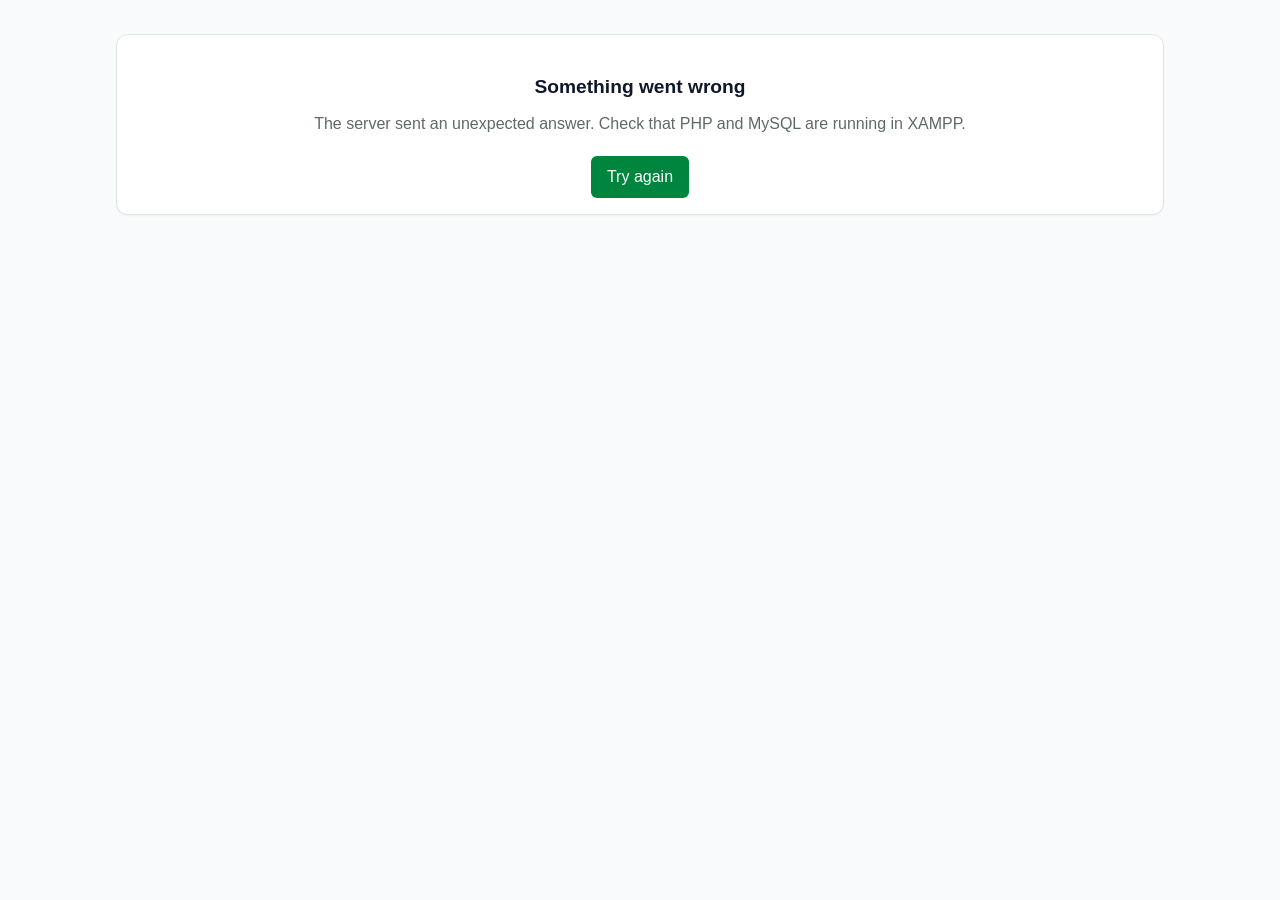
==== commit 3a88923e: "Add files via upload" ====
--- a/leads-training/index.html
+++ b/leads-training/index.html
@@ -1,6 +1,5 @@
 <!DOCTYPE html>
 <html lang="en">
-
 <head>
   <meta charset="UTF-8">
   <meta name="viewport" content="width=device-width, initial-scale=1.0">
@@ -9,18 +8,17 @@
   <link rel="stylesheet" href="css/style.css">
   <script>
     /* Night theme: the choice is saved in this browser and applied before the page is drawn, so there is no white flash */
-    (function () { var t = 'light'; try { t = localStorage.getItem('theme') || 'light'; } catch (e) { } document.documentElement.setAttribute('data-theme', t); })();
+    (function () { var t = 'light'; try { t = localStorage.getItem('theme') || 'light'; } catch (e) {} document.documentElement.setAttribute('data-theme', t); })();
     function toggleTheme() {
       var root = document.documentElement, next = root.getAttribute('data-theme') === 'dark' ? 'light' : 'dark';
       root.classList.add('theme-anim'); root.setAttribute('data-theme', next);
-      try { localStorage.setItem('theme', next); } catch (e) { }
+      try { localStorage.setItem('theme', next); } catch (e) {}
       setTimeout(function () { root.classList.remove('theme-anim'); }, 350);
     }
   </script>
 </head>
-
 <body>
-  <!--
+<!--
   HOW THIS FILE WORKS
   Every screen is a <template> below. JavaScript copies a template and fills it with data:
     data-text="key"        puts the value of "key" inside the element
@@ -34,3065 +32,2144 @@
     data-slot="name"       empty place where JavaScript inserts another template
   To change how a screen looks, edit its template here. Colors are in css/style.css.
 -->
-  <div id="app">
-    <p class="muted" style="padding:20px">Loading...</p>
-  </div>
-
-  <!-- ============ SHARED PIECES ============ -->
-  <template id="tpl-print">
-    <div class="popup-overlay" id="printdlg" onclick="if(event.target===this)closePrint()">
-      <div class="popup-box print-box" role="dialog" aria-modal="true">
-        <h3 data-text="title"></h3>
-        <div class="pf-title">What to print</div>
-        <div class="pf-grid" id="pfields"></div>
-        <p class="small pf-count"><b id="pcount"></b> <button type="button" class="linkbtn"
-            onclick="printResetFields()">Reset filters</button></p>
-        <div class="pf-title">Look</div>
-        <div class="seg" role="group" aria-label="Print theme">
-          <button type="button" class="seg-btn" id="pt-light" onclick="pickPrintTheme('light')">☀ Light mode</button>
-          <button type="button" class="seg-btn" id="pt-dark" onclick="pickPrintTheme('dark')">🌙 Dark mode</button>
-        </div>
-        <p class="small muted">In the print window choose your printer, or "Save as PDF". For dark mode, tick
-          "Background graphics" so the dark colours print.</p>
-        <div class="row" style="justify-content:center"><button type="button" class="btn"
-            onclick="runPrint()">Print</button><button type="button" class="btn ghost"
-            onclick="closePrint()">Cancel</button></div>
-      </div>
-    </div>
-  </template>
-
-  <template id="tpl-popup">
-    <div class="popup-overlay" id="popup" onclick="if(event.target===this)closePopup()">
-      <div class="popup-box" role="dialog" aria-modal="true" aria-labelledby="popup-title">
-        <div class="popup-icon" aria-hidden="true">✓</div>
-        <h3 id="popup-title" data-text="title"></h3>
-        <p data-text="text"></p>
-        <button type="button" class="btn" onclick="closePopup()">OK</button>
-      </div>
-    </div>
-  </template>
-
-  <template id="tpl-confirm">
-    <div class="popup-overlay" id="confirmdlg">
-      <div class="popup-box confirm" role="alertdialog" aria-modal="true" aria-labelledby="confirm-title">
-        <div class="popup-icon" aria-hidden="true">?</div>
-        <h3 id="confirm-title" data-text="title"></h3>
-        <div class="popup-file" data-show="hasFile"><span class="popup-file-ic" aria-hidden="true">&#9638;</span><span
-            data-text="file"></span></div>
-        <div class="popup-stats" data-show="hasStats">
-          <div class="popup-stat"><b data-text="n1"></b><span data-text="l1"></span></div>
-          <div class="popup-stat"><b data-text="n2"></b><span data-text="l2"></span></div>
-          <div class="popup-stat"><b data-text="n3"></b><span data-text="l3"></span></div>
-        </div>
-        <p data-text="text"></p>
-        <div class="popup-actions">
-          <button type="button" class="btn ghost" id="confirm-no" data-text="noLabel"></button>
-          <button type="button" class="btn" id="confirm-yes" data-text="yesLabel"></button>
-        </div>
-      </div>
-    </div>
-  </template>
-
-  <template id="tpl-alert">
-    <div class="alert" data-class="cls" role="status" data-text="text"></div>
-  </template>
-
-  <template id="tpl-message">
-    <div class="card center">
-      <h2 data-text="title"></h2>
-      <p class="muted" data-text="text"></p>
-      <a class="btn" data-attr="href:href" data-text="label"></a>
-    </div>
-  </template>
-
-  <template id="tpl-courselist">
-    <div class="grid3" data-list="courses" data-item-template="tpl-coursecard"></div>
-    <div class="card muted" data-show="empty" data-text="emptyText"></div>
-  </template>
-
-  <template id="tpl-coursecard">
-    <div class="card course">
-      <div class="row between">
-        <span class="muted small" data-text="category"></span>
+<div id="app"><p class="muted" style="padding:20px">Loading...</p></div>
+
+<!-- ============ SHARED PIECES ============ -->
+<template id="tpl-print">
+  <div class="popup-overlay" id="printdlg" onclick="if(event.target===this)closePrint()">
+    <div class="popup-box print-box" role="dialog" aria-modal="true">
+      <h3 data-text="title"></h3>
+      <div class="pf-title">What to print</div>
+      <div class="pf-grid" id="pfields"></div>
+      <p class="small pf-count"><b id="pcount"></b> <button type="button" class="linkbtn" onclick="printResetFields()">Reset filters</button></p>
+      <div class="pf-title">Look</div>
+      <div class="seg" role="group" aria-label="Print theme">
+        <button type="button" class="seg-btn" id="pt-light" onclick="pickPrintTheme('light')">☀ Light mode</button>
+        <button type="button" class="seg-btn" id="pt-dark" onclick="pickPrintTheme('dark')">🌙 Dark mode</button>
+      </div>
+      <p class="small muted">In the print window choose your printer, or "Save as PDF". For dark mode, tick "Background graphics" so the dark colours print.</p>
+      <div class="row" style="justify-content:center"><button type="button" class="btn" onclick="runPrint()">Print</button><button type="button" class="btn ghost" onclick="closePrint()">Cancel</button></div>
+    </div>
+  </div>
+</template>
+
+<template id="tpl-popup">
+  <div class="popup-overlay" id="popup" onclick="if(event.target===this)closePopup()">
+    <div class="popup-box" role="dialog" aria-modal="true" aria-labelledby="popup-title">
+      <div class="popup-icon" aria-hidden="true">✓</div>
+      <h3 id="popup-title" data-text="title"></h3>
+      <p data-text="text"></p>
+      <button type="button" class="btn" onclick="closePopup()">OK</button>
+    </div>
+  </div>
+</template>
+
+<template id="tpl-confirm">
+  <div class="popup-overlay" id="confirmdlg">
+    <div class="popup-box confirm" role="alertdialog" aria-modal="true" aria-labelledby="confirm-title">
+      <div class="popup-icon" aria-hidden="true">?</div>
+      <h3 id="confirm-title" data-text="title"></h3>
+      <div class="popup-file" data-show="hasFile"><span class="popup-file-ic" aria-hidden="true">&#9638;</span><span data-text="file"></span></div>
+      <div class="popup-stats" data-show="hasStats">
+        <div class="popup-stat"><b data-text="n1"></b><span data-text="l1"></span></div>
+        <div class="popup-stat"><b data-text="n2"></b><span data-text="l2"></span></div>
+        <div class="popup-stat"><b data-text="n3"></b><span data-text="l3"></span></div>
+      </div>
+      <p data-text="text"></p>
+      <div class="popup-actions">
+        <button type="button" class="btn ghost" id="confirm-no" data-text="noLabel"></button>
+        <button type="button" class="btn" id="confirm-yes" data-text="yesLabel"></button>
+      </div>
+    </div>
+  </div>
+</template>
+
+<template id="tpl-alert">
+  <div class="alert" data-class="cls" role="status" data-text="text"></div>
+</template>
+
+<template id="tpl-message">
+  <div class="card center">
+    <h2 data-text="title"></h2>
+    <p class="muted" data-text="text"></p>
+    <a class="btn msg-btn" data-attr="href:href" data-text="label"></a>
+  </div>
+</template>
+
+<template id="tpl-courselist">
+  <div class="grid3" data-list="courses" data-item-template="tpl-coursecard"></div>
+  <div class="card muted" data-show="empty" data-text="emptyText"></div>
+</template>
+
+<template id="tpl-coursecard">
+  <div class="card course">
+    <div class="row between">
+      <span class="muted small" data-text="category"></span>
+      <span class="badge" data-class="statusCls" data-text="statusLabel"></span>
+    </div>
+    <h3 data-text="title"></h3>
+    <p class="muted" data-text="description"></p>
+    <p class="small" data-text="meta"></p>
+    <div class="pb" role="progressbar"><div class="pb-fill" data-width="pct"></div></div>
+    <div class="row between">
+      <span class="small" data-text="progressText"></span>
+      <a class="btn" data-attr="href:href" data-text="button"></a>
+    </div>
+  </div>
+</template>
+
+<!-- ============ LOGIN ============ -->
+<template id="tpl-login">
+  <div class="farm-login">
+    <img class="fl-photo" src="img/login-bg.jpg" alt="" aria-hidden="true">
+    <div class="fl-veil" aria-hidden="true"></div>
+    <div class="fl-fall" aria-hidden="true">
+      <span class="flake" style="--x:62%;--s:36px;--o:0.11;--b:1.5px;--d:11s;--delay:-8s;--drift:-63px;--sw:8s;--rot:11deg;--y:36%"><img src="img/logo-mark.png" alt=""></span>
+      <span class="flake" style="--x:37%;--s:36px;--o:0.16;--b:0px;--d:9s;--delay:-1s;--drift:-74px;--sw:7s;--rot:20deg;--y:69%"><img src="img/logo-mark.png" alt=""></span>
+      <span class="flake" style="--x:67%;--s:64px;--o:0.18;--b:0.6px;--d:22s;--delay:-22s;--drift:46px;--sw:7s;--rot:26deg;--y:36%"><img src="img/logo-mark.png" alt=""></span>
+      <span class="flake" style="--x:68%;--s:78px;--o:0.28;--b:0px;--d:24s;--delay:-17s;--drift:24px;--sw:5s;--rot:23deg;--y:20%"><img src="img/logo-mark.png" alt=""></span>
+      <span class="flake" style="--x:58%;--s:52px;--o:0.25;--b:0px;--d:26s;--delay:-2s;--drift:-72px;--sw:5s;--rot:19deg;--y:20%"><img src="img/logo-mark.png" alt=""></span>
+      <span class="flake" style="--x:21%;--s:92px;--o:0.18;--b:0px;--d:27s;--delay:-4s;--drift:29px;--sw:5s;--rot:13deg;--y:55%"><img src="img/logo-mark.png" alt=""></span>
+      <span class="flake" style="--x:22%;--s:52px;--o:0.25;--b:0.6px;--d:23s;--delay:-5s;--drift:13px;--sw:6s;--rot:23deg;--y:30%"><img src="img/logo-mark.png" alt=""></span>
+      <span class="flake" style="--x:42%;--s:44px;--o:0.1;--b:1.5px;--d:18s;--delay:-11s;--drift:22px;--sw:4s;--rot:22deg;--y:47%"><img src="img/logo-mark.png" alt=""></span>
+      <span class="flake" style="--x:81%;--s:64px;--o:0.29;--b:0px;--d:25s;--delay:-16s;--drift:-32px;--sw:4s;--rot:12deg;--y:38%"><img src="img/logo-mark.png" alt=""></span>
+      <span class="flake" style="--x:7%;--s:44px;--o:0.19;--b:1.5px;--d:21s;--delay:-8s;--drift:83px;--sw:6s;--rot:22deg;--y:24%"><img src="img/logo-mark.png" alt=""></span>
+      <span class="flake" style="--x:67%;--s:64px;--o:0.25;--b:0px;--d:34s;--delay:-31s;--drift:-19px;--sw:4s;--rot:15deg;--y:59%"><img src="img/logo-mark.png" alt=""></span>
+      <span class="flake" style="--x:36%;--s:30px;--o:0.2;--b:0px;--d:8s;--delay:-1s;--drift:65px;--sw:5s;--rot:12deg;--y:38%"><img src="img/logo-mark.png" alt=""></span>
+      <span class="flake" style="--x:17%;--s:92px;--o:0.19;--b:0.6px;--d:30s;--delay:0s;--drift:16px;--sw:6s;--rot:14deg;--y:10%"><img src="img/logo-mark.png" alt=""></span>
+      <span class="flake" style="--x:92%;--s:64px;--o:0.3;--b:0px;--d:23s;--delay:-3s;--drift:-78px;--sw:5s;--rot:16deg;--y:44%"><img src="img/logo-mark.png" alt=""></span>
+      <span class="flake" style="--x:41%;--s:78px;--o:0.19;--b:0.6px;--d:32s;--delay:-13s;--drift:82px;--sw:5s;--rot:18deg;--y:49%"><img src="img/logo-mark.png" alt=""></span>
+      <span class="flake" style="--x:4%;--s:92px;--o:0.14;--b:0.6px;--d:24s;--delay:-1s;--drift:39px;--sw:8s;--rot:16deg;--y:70%"><img src="img/logo-mark.png" alt=""></span>
+      <span class="flake" style="--x:33%;--s:52px;--o:0.25;--b:0.6px;--d:30s;--delay:-3s;--drift:20px;--sw:7s;--rot:27deg;--y:55%"><img src="img/logo-mark.png" alt=""></span>
+      <span class="flake" style="--x:41%;--s:64px;--o:0.19;--b:0.6px;--d:22s;--delay:-7s;--drift:72px;--sw:5s;--rot:22deg;--y:49%"><img src="img/logo-mark.png" alt=""></span>
+      <span class="flake" style="--x:18%;--s:30px;--o:0.18;--b:1px;--d:8s;--delay:-1s;--drift:20px;--sw:5s;--rot:11deg;--y:15%"><img src="img/logo-mark.png" alt=""></span>
+      <span class="flake" style="--x:50%;--s:78px;--o:0.24;--b:0.6px;--d:32s;--delay:-18s;--drift:-15px;--sw:4s;--rot:24deg;--y:28%"><img src="img/logo-mark.png" alt=""></span>
+      <span class="flake" style="--x:36%;--s:36px;--o:0.13;--b:1px;--d:22s;--delay:0s;--drift:50px;--sw:6s;--rot:17deg;--y:9%"><img src="img/logo-mark.png" alt=""></span>
+      <span class="flake" style="--x:29%;--s:44px;--o:0.1;--b:1.5px;--d:27s;--delay:-5s;--drift:-69px;--sw:7s;--rot:18deg;--y:69%"><img src="img/logo-mark.png" alt=""></span>
+      <span class="flake" style="--x:27%;--s:78px;--o:0.26;--b:0px;--d:23s;--delay:-16s;--drift:-23px;--sw:4s;--rot:14deg;--y:56%"><img src="img/logo-mark.png" alt=""></span>
+      <span class="flake" style="--x:7%;--s:64px;--o:0.19;--b:0.6px;--d:28s;--delay:0s;--drift:-31px;--sw:4s;--rot:28deg;--y:24%"><img src="img/logo-mark.png" alt=""></span>
+    </div>
+    <img class="fl-mascot" src="img/mascot1.png" alt="">
+    <div class="fl-grid">
+      <section class="fl-brand">
+        <div class="corp">Leads Agricultural Products Corporation</div>
+        <div class="fl-title">
+          <div class="bar"></div>
+          <h1>Leads Training</h1>
+          <p>Courses, quizzes and supplier evaluations for Leads employees.</p>
+        </div>
+      </section>
+      <section class="fl-panel">
+        <form class="login-card fl-card" onsubmit="doLogin(event)">
+          <img class="login-logo" src="img/logo.png" alt="Leads Agri">
+          <h2>Sign in</h2>
+          <p class="sub">Use the email and password from your administrator.</p>
+          <div id="lerr"></div>
+          <label>Email<input id="lemail" type="email" autocomplete="username"></label>
+          <label>Password<input id="lpw" type="password" autocomplete="current-password"></label>
+          <button class="btn full">Sign in</button>
+        </form>
+      </section>
+    </div>
+  </div>
+</template>
+
+<!-- ============ EMPLOYEE LAYOUT AND NAVBAR ============ -->
+<template id="tpl-employee-layout">
+  <div data-slot="navbar"></div>
+  <main class="page" data-slot="page"></main>
+</template>
+
+<template id="tpl-navbar">
+  <header class="navbar">
+    <div class="nav-in">
+      <a href="#/home" class="logo"><img class="logo-img" src="img/logo-mark.png" alt=""> Leads Training</a>
+      <button class="burger" aria-label="Menu" onclick="toggle('lnk','open')">☰</button>
+      <nav id="lnk" class="links" data-list="links">
+        <template><a data-attr="href:href" data-class="cls" data-text="label"></a></template>
+      </nav>
+      <div class="nav-right">
+        <button class="theme-btn" type="button" aria-label="Switch between light and night theme" title="Light / Night theme" onclick="toggleTheme()">
+          <svg class="ic-moon" viewBox="0 0 24 24" fill="none" stroke="currentColor" stroke-width="2" stroke-linecap="round" stroke-linejoin="round"><path d="M21 12.8A9 9 0 1 1 11.2 3a7 7 0 0 0 9.8 9.8z"/></svg>
+          <svg class="ic-sun" viewBox="0 0 24 24" fill="none" stroke="currentColor" stroke-width="2" stroke-linecap="round"><circle cx="12" cy="12" r="4"/><path d="M12 2v2M12 20v2M4.9 4.9l1.4 1.4M17.7 17.7l1.4 1.4M2 12h2M20 12h2M4.9 19.1l1.4-1.4M17.7 6.3l1.4-1.4"/></svg>
+        </button>
+        <div class="pop-wrap">
+          <button class="icon-btn" aria-label="Notifications" onclick="openNotes()">🔔<span class="count" id="cnt" data-show="unread" data-text="unread"></span></button>
+          <div id="pn" class="pop hidden">
+            <p class="muted small" data-show="noNotes">No notifications.</p>
+            <div data-list="notes">
+              <template>
+                <div class="note"><b data-text="title"></b><div class="small" data-text="message"></div><div class="muted small" data-text="date"></div><a class="small" data-show="hasLink" data-attr="href:linkHref" data-text="linkText" onclick="toggle('pn')"></a></div>
+              </template>
+            </div>
+          </div>
+        </div>
+        <div class="pop-wrap">
+          <button class="icon-btn gear-btn" type="button" aria-label="Settings" title="Settings" onclick="toggle('ps')"><svg viewBox="0 0 24 24" fill="none" stroke="currentColor" stroke-width="2" stroke-linecap="round" stroke-linejoin="round"><circle cx="12" cy="12" r="3"/><path d="M19.4 15a1.65 1.65 0 0 0 .33 1.82l.06.06a2 2 0 1 1-2.83 2.83l-.06-.06a1.65 1.65 0 0 0-1.82-.33 1.65 1.65 0 0 0-1 1.51V21a2 2 0 1 1-4 0v-.09a1.65 1.65 0 0 0-1-1.51 1.65 1.65 0 0 0-1.82.33l-.06.06a2 2 0 1 1-2.83-2.83l.06-.06a1.65 1.65 0 0 0 .33-1.82 1.65 1.65 0 0 0-1.51-1H3a2 2 0 1 1 0-4h.09a1.65 1.65 0 0 0 1.51-1 1.65 1.65 0 0 0-.33-1.82l-.06-.06a2 2 0 1 1 2.83-2.83l.06.06a1.65 1.65 0 0 0 1.82.33h.01a1.65 1.65 0 0 0 1-1.51V3a2 2 0 1 1 4 0v.09a1.65 1.65 0 0 0 1 1.51h.01a1.65 1.65 0 0 0 1.82-.33l.06-.06a2 2 0 1 1 2.83 2.83l-.06.06a1.65 1.65 0 0 0-.33 1.82v.01a1.65 1.65 0 0 0 1.51 1H21a2 2 0 1 1 0 4h-.09a1.65 1.65 0 0 0-1.51 1z"/></svg></button>
+          <div id="ps" class="pop small-pop hidden">
+            <button onclick="menuGo('/support','faq')">Help</button>
+            <button onclick="menuGo('/support','contact')">Contact Support</button>
+          </div>
+        </div>
+        <div class="pop-wrap">
+          <button class="user-btn" type="button" title="My account" aria-haspopup="true" onclick="userMenu()"><span class="avatar" data-text="initial"></span><span class="uname" data-text="name"></span></button>
+          <div id="pu" class="pop small-pop hidden">
+            <button onclick="menuGo('/profile')">Profile &amp; Settings</button>
+            <button onclick="logout()">Log Out</button>
+          </div>
+        </div>
+      </div>
+    </div>
+  </header>
+</template>
+
+<!-- ============ HOME ============ -->
+<template id="tpl-home">
+  <h1>Welcome back, <span data-text="firstName"></span>!</h1>
+  <p class="muted">Continue your assigned training and complete your required courses.</p>
+  <div class="grid4" data-list="stats">
+    <template>
+      <div class="card stat"><div class="muted small" data-text="label"></div><div class="big" data-text="value"></div></div>
+    </template>
+  </div>
+  <h2>Continue Training</h2>
+  <div class="card" data-show="hasActive">
+    <h3 data-text="activeTitle"></h3>
+    <div class="small" data-text="overallText"></div>
+    <div class="pb"><div class="pb-fill" data-width="overall"></div></div>
+    <p><span data-text="currentText"></span> <span class="type" data-text="curType"></span></p>
+    <div class="small" data-text="cardPctText"></div>
+    <div class="pb"><div class="pb-fill" data-width="cardPct"></div></div>
+    <p><a class="btn" data-attr="href:continueLink">Continue Training</a></p>
+  </div>
+  <div class="card muted" data-show="noActive" data-text="noActiveText"></div>
+  <h2>My Courses</h2>
+  <div data-slot="courses"></div>
+</template>
+
+<!-- ============ COURSES ============ -->
+<template id="tpl-courses">
+  <h1>My Courses</h1>
+  <input class="search" placeholder="Search by course name or category" data-value="search" oninput="ui.search=this.value;drawCourses()" aria-label="Search courses">
+  <div class="tabs" data-list="tabs">
+    <template><button data-class="cls" data-text="label" data-attr="data-t:label" onclick="setTab(this.dataset.t)"></button></template>
+  </div>
+  <div data-slot="list"></div>
+</template>
+
+<!-- ============ COURSE DETAIL ============ -->
+<template id="tpl-detail">
+  <p><a href="#/courses" data-attr="href:coursesHref">← Courses</a></p>
+  <div class="alert orange" role="alert" data-show="flash" data-text="flash"></div>
+  <h1 data-text="title"></h1>
+  <p class="muted" data-text="description"></p>
+  <p class="small"><span data-text="meta"></span> <span class="badge" data-class="statusCls" data-text="statusLabel"></span></p>
+  <div class="alert green" data-show="completed"><b>Congratulations!</b> <span data-text="congrats"></span></div>
+  <div class="card">
+    <div class="small" data-text="progressText"></div>
+    <div class="pb"><div class="pb-fill" data-width="pct"></div></div>
+  </div>
+  <h2>Training Cards</h2>
+  <div class="card muted" data-show="noCards">This course has no training cards yet.</div>
+  <div data-list="cards">
+    <template>
+      <a class="card row between linkcard" data-class="cls" data-attr="href:href; aria-disabled:ariaDisabled">
+        <div>
+          <div class="small muted" data-text="no"></div>
+          <b data-text="title"></b> <span class="type" data-text="type"></span>
+          <div class="small muted" data-show="attempts" data-text="attempts"></div>
+          <div class="small muted" data-show="locked">Locked: pass the previous card first.</div>
+          <div class="small" data-show="cardPct" data-text="cardPct"></div>
+        </div>
         <span class="badge" data-class="statusCls" data-text="statusLabel"></span>
-      </div>
-      <h3 data-text="title"></h3>
-      <p class="muted" data-text="description"></p>
-      <p class="small" data-text="meta"></p>
-      <div class="pb" role="progressbar">
-        <div class="pb-fill" data-width="pct"></div>
-      </div>
-      <div class="row between">
-        <span class="small" data-text="progressText"></span>
-        <a class="btn" data-attr="href:href" data-text="button"></a>
-      </div>
-    </div>
-  </template>
-
-  <!-- ============ LOGIN ============ -->
-  <template id="tpl-login">
-    <div class="farm-login">
-      <img class="fl-photo" src="img/login-bg.jpg" alt="" aria-hidden="true">
-      <div class="fl-veil" aria-hidden="true"></div>
-      <div class="fl-fall" aria-hidden="true">
-        <span class="flake"
-          style="--x:62%;--s:36px;--o:0.11;--b:1.5px;--d:11s;--delay:-8s;--drift:-63px;--sw:8s;--rot:11deg;--y:36%"><img
-            src="img/logo-mark.png" alt=""></span>
-        <span class="flake"
-          style="--x:37%;--s:36px;--o:0.16;--b:0px;--d:9s;--delay:-1s;--drift:-74px;--sw:7s;--rot:20deg;--y:69%"><img
-            src="img/logo-mark.png" alt=""></span>
-        <span class="flake"
-          style="--x:67%;--s:64px;--o:0.18;--b:0.6px;--d:22s;--delay:-22s;--drift:46px;--sw:7s;--rot:26deg;--y:36%"><img
-            src="img/logo-mark.png" alt=""></span>
-        <span class="flake"
-          style="--x:68%;--s:78px;--o:0.28;--b:0px;--d:24s;--delay:-17s;--drift:24px;--sw:5s;--rot:23deg;--y:20%"><img
-            src="img/logo-mark.png" alt=""></span>
-        <span class="flake"
-          style="--x:58%;--s:52px;--o:0.25;--b:0px;--d:26s;--delay:-2s;--drift:-72px;--sw:5s;--rot:19deg;--y:20%"><img
-            src="img/logo-mark.png" alt=""></span>
-        <span class="flake"
-          style="--x:21%;--s:92px;--o:0.18;--b:0px;--d:27s;--delay:-4s;--drift:29px;--sw:5s;--rot:13deg;--y:55%"><img
-            src="img/logo-mark.png" alt=""></span>
-        <span class="flake"
-          style="--x:22%;--s:52px;--o:0.25;--b:0.6px;--d:23s;--delay:-5s;--drift:13px;--sw:6s;--rot:23deg;--y:30%"><img
-            src="img/logo-mark.png" alt=""></span>
-        <span class="flake"
-          style="--x:42%;--s:44px;--o:0.1;--b:1.5px;--d:18s;--delay:-11s;--drift:22px;--sw:4s;--rot:22deg;--y:47%"><img
-            src="img/logo-mark.png" alt=""></span>
-        <span class="flake"
-          style="--x:81%;--s:64px;--o:0.29;--b:0px;--d:25s;--delay:-16s;--drift:-32px;--sw:4s;--rot:12deg;--y:38%"><img
-            src="img/logo-mark.png" alt=""></span>
-        <span class="flake"
-          style="--x:7%;--s:44px;--o:0.19;--b:1.5px;--d:21s;--delay:-8s;--drift:83px;--sw:6s;--rot:22deg;--y:24%"><img
-            src="img/logo-mark.png" alt=""></span>
-        <span class="flake"
-          style="--x:67%;--s:64px;--o:0.25;--b:0px;--d:34s;--delay:-31s;--drift:-19px;--sw:4s;--rot:15deg;--y:59%"><img
-            src="img/logo-mark.png" alt=""></span>
-        <span class="flake"
-          style="--x:36%;--s:30px;--o:0.2;--b:0px;--d:8s;--delay:-1s;--drift:65px;--sw:5s;--rot:12deg;--y:38%"><img
-            src="img/logo-mark.png" alt=""></span>
-        <span class="flake"
-          style="--x:17%;--s:92px;--o:0.19;--b:0.6px;--d:30s;--delay:0s;--drift:16px;--sw:6s;--rot:14deg;--y:10%"><img
-            src="img/logo-mark.png" alt=""></span>
-        <span class="flake"
-          style="--x:92%;--s:64px;--o:0.3;--b:0px;--d:23s;--delay:-3s;--drift:-78px;--sw:5s;--rot:16deg;--y:44%"><img
-            src="img/logo-mark.png" alt=""></span>
-        <span class="flake"
-          style="--x:41%;--s:78px;--o:0.19;--b:0.6px;--d:32s;--delay:-13s;--drift:82px;--sw:5s;--rot:18deg;--y:49%"><img
-            src="img/logo-mark.png" alt=""></span>
-        <span class="flake"
-          style="--x:4%;--s:92px;--o:0.14;--b:0.6px;--d:24s;--delay:-1s;--drift:39px;--sw:8s;--rot:16deg;--y:70%"><img
-            src="img/logo-mark.png" alt=""></span>
-        <span class="flake"
-          style="--x:33%;--s:52px;--o:0.25;--b:0.6px;--d:30s;--delay:-3s;--drift:20px;--sw:7s;--rot:27deg;--y:55%"><img
-            src="img/logo-mark.png" alt=""></span>
-        <span class="flake"
-          style="--x:41%;--s:64px;--o:0.19;--b:0.6px;--d:22s;--delay:-7s;--drift:72px;--sw:5s;--rot:22deg;--y:49%"><img
-            src="img/logo-mark.png" alt=""></span>
-        <span class="flake"
-          style="--x:18%;--s:30px;--o:0.18;--b:1px;--d:8s;--delay:-1s;--drift:20px;--sw:5s;--rot:11deg;--y:15%"><img
-            src="img/logo-mark.png" alt=""></span>
-        <span class="flake"
-          style="--x:50%;--s:78px;--o:0.24;--b:0.6px;--d:32s;--delay:-18s;--drift:-15px;--sw:4s;--rot:24deg;--y:28%"><img
-            src="img/logo-mark.png" alt=""></span>
-        <span class="flake"
-          style="--x:36%;--s:36px;--o:0.13;--b:1px;--d:22s;--delay:0s;--drift:50px;--sw:6s;--rot:17deg;--y:9%"><img
-            src="img/logo-mark.png" alt=""></span>
-        <span class="flake"
-          style="--x:29%;--s:44px;--o:0.1;--b:1.5px;--d:27s;--delay:-5s;--drift:-69px;--sw:7s;--rot:18deg;--y:69%"><img
-            src="img/logo-mark.png" alt=""></span>
-        <span class="flake"
-          style="--x:27%;--s:78px;--o:0.26;--b:0px;--d:23s;--delay:-16s;--drift:-23px;--sw:4s;--rot:14deg;--y:56%"><img
-            src="img/logo-mark.png" alt=""></span>
-        <span class="flake"
-          style="--x:7%;--s:64px;--o:0.19;--b:0.6px;--d:28s;--delay:0s;--drift:-31px;--sw:4s;--rot:28deg;--y:24%"><img
-            src="img/logo-mark.png" alt=""></span>
-      </div>
-      <img class="fl-mascot" src="img/mascot1.png" alt="">
-      <div class="fl-grid">
-        <section class="fl-brand">
-          <div class="corp">Leads Agricultural Products Corporation</div>
-          <div class="fl-title">
-            <div class="bar"></div>
-            <h1>Leads Training</h1>
-            <p>Courses, quizzes and supplier evaluations for Leads employees.</p>
-          </div>
-        </section>
-        <section class="fl-panel">
-          <form class="login-card fl-card" onsubmit="doLogin(event)">
-            <img class="login-logo" src="img/logo.png" alt="Leads Agri">
-            <h2>Sign in</h2>
-            <p class="sub">Use the email and password from your administrator.</p>
-            <div id="lerr"></div>
-            <label>Email<input id="lemail" type="email" autocomplete="username"></label>
-            <label>Password<input id="lpw" type="password" autocomplete="current-password"></label>
-            <button class="btn full">Sign in</button>
-          </form>
-        </section>
-      </div>
-    </div>
-  </template>
-
-  <!-- ============ EMPLOYEE LAYOUT AND NAVBAR ============ -->
-  <template id="tpl-employee-layout">
-    <div data-slot="navbar"></div>
-    <main class="page" data-slot="page"></main>
-  </template>
-
-  <template id="tpl-navbar">
-    <header class="navbar">
-      <div class="nav-in">
-        <a href="#/home" class="logo"><img class="logo-img" src="img/logo-mark.png" alt=""> Leads Training</a>
-        <button class="burger" aria-label="Menu" onclick="toggle('lnk','open')">☰</button>
-        <nav id="lnk" class="links" data-list="links">
-          <template><a data-attr="href:href" data-class="cls" data-text="label"></a></template>
-        </nav>
-        <div class="nav-right">
-          <button class="theme-btn" type="button" aria-label="Switch between light and night theme"
-            title="Light / Night theme" onclick="toggleTheme()">
-            <svg class="ic-moon" viewBox="0 0 24 24" fill="none" stroke="currentColor" stroke-width="2"
-              stroke-linecap="round" stroke-linejoin="round">
-              <path d="M21 12.8A9 9 0 1 1 11.2 3a7 7 0 0 0 9.8 9.8z" />
-            </svg>
-            <svg class="ic-sun" viewBox="0 0 24 24" fill="none" stroke="currentColor" stroke-width="2"
-              stroke-linecap="round">
-              <circle cx="12" cy="12" r="4" />
-              <path
-                d="M12 2v2M12 20v2M4.9 4.9l1.4 1.4M17.7 17.7l1.4 1.4M2 12h2M20 12h2M4.9 19.1l1.4-1.4M17.7 6.3l1.4-1.4" />
-            </svg>
-          </button>
-          <div class="pop-wrap">
-            <button class="icon-btn" aria-label="Notifications" onclick="openNotes()">🔔<span class="count" id="cnt"
-                data-show="unread" data-text="unread"></span></button>
-            <div id="pn" class="pop hidden">
-              <p class="muted small" data-show="noNotes">No notifications.</p>
-              <div data-list="notes">
+      </a>
+    </template>
+  </div>
+</template>
+
+<!-- ============ TRAINING CARD ============ -->
+<template id="tpl-training">
+  <p><a data-attr="href:backLink" data-text="backText"></a></p>
+  <div class="small muted" data-hide="isEval" data-text="cardNo"></div>
+  <h1 data-hide="isEval"><span data-text="title"></span> <span class="type" data-text="type"></span></h1>
+  <div class="small" data-hide="isEval">Card progress: <span id="cp" data-text="pct"></span>%</div>
+  <div class="pb" data-hide="isEval"><div class="pb-fill" id="cbar" data-width="pct"></div></div>
+  <div data-slot="body"></div>
+</template>
+
+<template id="tpl-read">
+  <h2>Learning Material</h2>
+  <div class="alert green" data-show="passed">You already passed this card. You can review the material below.</div>
+  <div class="small row between"><span>Reading Progress</span><span id="rtxt" data-text="readingText"></span></div>
+  <div class="pb"><div class="pb-fill" id="rbar" data-width="reading"></div></div>
+  <div class="reader" id="reader" tabindex="0" data-list="blocks">
+    <template>
+      <h3 data-show="isH" data-text="text"></h3>
+      <p data-show="isP" data-text="text"></p>
+      <ul data-show="isUl" data-list="items"><template><li data-text="text"></li></template></ul>
+      <ol data-show="isOl" data-list="items"><template><li data-text="text"></li></template></ol>
+      <div class="alert orange" data-show="isWarn"><b>Important:</b> <span data-text="text"></span></div>
+      <figure class="media" data-show="isVideo"><video controls preload="metadata" playsinline data-attr="src:src"></video><figcaption data-text="cap"></figcaption></figure>
+      <figure class="media" data-show="isImg"><img alt="" data-attr="src:src"><figcaption data-text="cap"></figcaption></figure>
+    </template>
+  </div>
+  <p>
+    <span class="alert red" data-show="noQuiz">This card has no quiz questions yet.</span>
+    <a class="btn" data-show="passed" data-attr="href:backLink">Back to course</a>
+    <button class="btn" id="startBtn" onclick="startQuiz()" data-show="canStart" data-attr="disabled:startDisabled" data-text="startLabel"></button>
+    <span class="muted small" id="hint" data-show="canStart" data-text="hint"></span>
+  </p>
+  <div class="card" data-show="hasMine">
+    <h3>Your evaluations</h3>
+    <p class="small muted">Evaluate a supplier again to replace your earlier evaluation of it in the same quarter.</p>
+    <div data-list="mine">
+      <template>
+        <div class="row between" style="padding:8px 0;border-top:1px solid var(--line, #e5e7eb)">
+          <div><b data-text="name"></b><div class="small muted" data-text="info"></div></div>
+          <button class="btn ghost" data-attr="data-id:id" onclick="evalRedo(this.dataset.id)">Evaluate again</button>
+        </div>
+      </template>
+    </div>
+  </div>
+</template>
+
+<template id="tpl-quiz">
+  <div class="card">
+    <div class="small muted" data-text="progressText"></div>
+    <h2 data-text="question"></h2>
+    <div role="radiogroup" aria-label="Answer options" data-list="options">
+      <template>
+        <button class="opt" role="radio" data-class="cls" data-attr="aria-checked:checked; data-i:i; disabled:disabled" onclick="pick(this.dataset.i)" data-text="label"></button>
+      </template>
+    </div>
+    <button class="btn" data-show="showSubmit" data-attr="disabled:submitDisabled" onclick="submitAns()">Submit Answer</button>
+    <div class="alert" data-show="shown" data-class="fbCls" role="status">
+      <div>Your Answer: <span data-text="yourAnswer"></span></div>
+      <div><b data-text="resultText"></b></div>
+      <div data-show="wrong">Correct Answer: <span data-text="correctAnswer"></span></div>
+      <div>Explanation: <span data-text="explanation"></span></div>
+      <p><button class="btn" onclick="nextQ()" data-text="nextLabel"></button></p>
+    </div>
+  </div>
+</template>
+
+<template id="tpl-result">
+  <div class="card center">
+    <div class="small muted">TRAINING CARD COMPLETE</div>
+    <h2 data-text="title"></h2>
+    <div class="small">Your Score</div>
+    <div class="big" data-text="scoreText"></div>
+    <div data-text="pctText"></div>
+    <p class="muted" data-text="requiredText"></p>
+    <p><span class="badge" data-class="statusCls" data-text="statusLabel"></span> <b data-text="verdict"></b></p>
+    <div data-show="passed">
+      <p>Training card completed successfully.</p>
+      <button class="btn" data-show="hasNext" data-attr="data-href:nextHref" onclick="go(this.dataset.href)">Continue to Next Card</button>
+      <a class="btn" data-hide="hasNext" data-attr="href:courseHref">View Course Completion</a>
+    </div>
+    <div data-hide="passed">
+      <p data-text="failText"></p>
+      <button class="btn" onclick="restartCard()">Restart Card</button>
+    </div>
+  </div>
+</template>
+
+<!-- ============ SUPPORT ============ -->
+<template id="tpl-support">
+  <h1>How can we help?</h1>
+  <input class="search" placeholder="Search help topics" oninput="faqFilter(this.value)" aria-label="Search FAQs">
+  <h2 id="faq">FAQ</h2>
+  <div data-list="faq">
+    <template>
+      <details class="card faq"><summary><b data-text="q"></b></summary><p class="muted" data-text="a"></p></details>
+    </template>
+  </div>
+  <h2 id="contact">Contact Support</h2>
+  <p class="muted">Support email: <a href="mailto:support@leads.com">support@leads.com</a></p>
+  <form class="card form" onsubmit="sendSupport(event)">
+    <div id="smsg"></div>
+    <label>Name<input data-value="name" readonly></label>
+    <label>Email<input data-value="email" readonly></label>
+    <label>Subject<input id="ssub"></label>
+    <label>Message<textarea id="smes" rows="4"></textarea></label>
+    <button class="btn">Submit Request</button>
+  </form>
+</template>
+
+<!-- ============ PROFILE ============ -->
+<template id="tpl-profile">
+  <h1>Profile</h1>
+  <div class="card">
+    <div class="row">
+      <span class="avatar big-av" data-text="initial"></span>
+      <div><h3 data-text="name"></h3><span class="muted" data-text="position"></span></div>
+    </div>
+    <div class="grid3" data-list="fields">
+      <template><div><div class="small muted" data-text="label"></div><span data-text="value"></span></div></template>
+    </div>
+  </div>
+  <form class="card form" onsubmit="saveProfile(event)">
+    <h3>Edit details</h3>
+    <div id="pmsg"></div>
+    <label>Display name<input id="pname" data-value="name"></label>
+    <label>Contact number<input id="pphone" data-value="phone"></label>
+    <button class="btn">Save</button>
+  </form>
+  <form class="card form" onsubmit="changePw(event)">
+    <h3>Change password</h3>
+    <div id="wmsg"></div>
+    <label>Current password<input id="pw1" type="password"></label>
+    <label>New password<input id="pw2" type="password"></label>
+    <button class="btn">Update password</button>
+  </form>
+  <div class="card esig-card">
+    <h3>E-signature</h3>
+    <p class="small muted">Upload a picture of your signature once. When your signature is needed, for example on a Request for Check, it is added above your name automatically. Use a clear picture of your signature only (PNG or JPG).</p>
+    <div id="esmsg"></div>
+    <div class="esig-box"><img id="esig-img" alt="Your e-signature" class="hidden"><span id="esig-none" class="muted small">No e-signature yet.</span></div>
+    <label>Choose a picture<input type="file" id="esig-file" accept="image/png,image/jpeg,image/webp" onchange="esigPick(this)"></label>
+    <label class="check"><input type="checkbox" id="esig-clean" checked onchange="esigRedraw()"> <span>Remove the white background and trim the picture</span></label>
+    <div class="row wrap">
+      <button type="button" class="btn" id="esig-save" disabled onclick="esigSave()">Save e-signature</button>
+      <button type="button" class="btn ghost danger" data-show="hasEsig" onclick="esigRemove()">Remove e-signature</button>
+    </div>
+  </div>
+  <div class="card">
+    <h3>Notification preferences</h3>
+    <div data-list="prefs">
+      <template>
+        <label class="check"><input type="checkbox" data-attr="data-k:key; checked:checked" onchange="setPref(this.dataset.k,this.checked)"> <span data-text="label"></span></label>
+      </template>
+    </div>
+  </div>
+  <p><button class="btn ghost" onclick="logout()">Log Out</button></p>
+</template>
+
+<!-- ============ ADMIN ============ -->
+<template id="tpl-admin-layout">
+  <div class="admin" data-class="shellCls">
+    <aside class="side" id="side">
+      <img class="side-logo" src="img/logo.png" alt="Leads Agri">
+      <nav data-list="slinks" style="display:contents">
+        <template>
+          <a data-show="isLink" data-attr="href:href" data-class="cls" data-text="label"></a>
+          <button type="button" class="side-label" data-show="isLabel" data-attr="data-key:key" onclick="sideToggle(this.dataset.key)"><span data-text="label"></span><span class="chev" data-text="chev"></span></button>
+          <div class="side-group" data-show="isMenu" data-class="gcls">
+            <button type="button" class="side-head side-tog" data-attr="data-key:key" onclick="sideToggle(this.dataset.key)"><span data-text="label"></span><span class="chev" data-text="chev"></span></button>
+            <div data-show="open" style="display:contents">
+              <div data-list="children" style="display:contents">
                 <template>
-                  <div class="note"><b data-text="title"></b>
-                    <div class="small" data-text="message"></div>
-                    <div class="muted small" data-text="date"></div><a class="small" data-show="hasLink"
-                      data-attr="href:linkHref" data-text="linkText" onclick="toggle('pn')"></a>
+                  <div class="side-row">
+                    <a class="side-sub" data-attr="href:href;onclick:onclick" data-class="cls" data-text="label"></a>
+                    <button type="button" class="side-chev" data-show="hasSub" data-attr="data-key:key" onclick="sideToggle(this.dataset.key)" aria-label="Open or close" data-text="chev"></button>
+                  </div>
+                  <div data-show="subOpen" style="display:contents">
+                    <div data-list="sub" style="display:contents"><template><a class="side-sub2" data-attr="href:href;onclick:onclick" data-class="cls" data-text="label"></a></template></div>
                   </div>
                 </template>
               </div>
             </div>
           </div>
-          <div class="pop-wrap">
-            <button class="icon-btn gear-btn" type="button" aria-label="Settings" title="Settings"
-              onclick="toggle('ps')"><svg viewBox="0 0 24 24" fill="none" stroke="currentColor" stroke-width="2"
-                stroke-linecap="round" stroke-linejoin="round">
-                <circle cx="12" cy="12" r="3" />
-                <path
-                  d="M19.4 15a1.65 1.65 0 0 0 .33 1.82l.06.06a2 2 0 1 1-2.83 2.83l-.06-.06a1.65 1.65 0 0 0-1.82-.33 1.65 1.65 0 0 0-1 1.51V21a2 2 0 1 1-4 0v-.09a1.65 1.65 0 0 0-1-1.51 1.65 1.65 0 0 0-1.82.33l-.06.06a2 2 0 1 1-2.83-2.83l.06-.06a1.65 1.65 0 0 0 .33-1.82 1.65 1.65 0 0 0-1.51-1H3a2 2 0 1 1 0-4h.09a1.65 1.65 0 0 0 1.51-1 1.65 1.65 0 0 0-.33-1.82l-.06-.06a2 2 0 1 1 2.83-2.83l.06.06a1.65 1.65 0 0 0 1.82.33h.01a1.65 1.65 0 0 0 1-1.51V3a2 2 0 1 1 4 0v.09a1.65 1.65 0 0 0 1 1.51h.01a1.65 1.65 0 0 0 1.82-.33l.06-.06a2 2 0 1 1 2.83 2.83l-.06.06a1.65 1.65 0 0 0-.33 1.82v.01a1.65 1.65 0 0 0 1.51 1H21a2 2 0 1 1 0 4h-.09a1.65 1.65 0 0 0-1.51 1z" />
-              </svg></button>
-            <div id="ps" class="pop small-pop hidden">
-              <button onclick="menuGo('/support','faq')">Help</button>
-              <button onclick="menuGo('/support','contact')">Contact Support</button>
+        </template>
+      </nav>
+      <div class="grow"></div>
+      <div class="small muted who" data-text="name"></div>
+      <button class="btn ghost" onclick="logout()">Log Out</button>
+    </aside>
+    <div class="admin-col">
+      <header class="topbar">
+        <div class="topbar-left">
+          <button class="side-toggle" onclick="toggleSide()" aria-label="Show or hide the sidebar" title="Show or hide the sidebar">
+            <svg viewBox="0 0 24 24" fill="none" stroke="currentColor" stroke-width="2" stroke-linecap="round"><path d="M4 6h16M4 12h16M4 18h16"/></svg>
+          </button>
+        </div>
+        <nav class="topnav" data-list="links">
+          <template>
+            <a data-show="isLink" data-attr="href:href" data-class="cls" data-text="label"></a>
+            <div class="nav-drop" data-show="isMenu">
+              <button type="button" class="nav-drop-btn" data-class="cls" onclick="navMenu(this)"><span data-text="label"></span> <span class="caret">▾</span></button>
+              <div class="nav-menu hidden" data-list="children">
+                <template>
+                  <div class="nav-item">
+                    <a data-attr="href:href;onclick:onclick" data-class="cls"><span data-text="label"></span><span class="caret-r" data-show="hasSub">▸</span></a>
+                    <div class="nav-fly" data-show="hasSub" data-list="sub"><template><a data-attr="href:href;onclick:onclick" data-class="cls" data-text="label"></a></template></div>
+                  </div>
+                </template>
+              </div>
+            </div>
+          </template>
+        </nav>
+        <div class="topbar-right">
+          <button class="theme-btn" type="button" aria-label="Switch between light and night theme" title="Light / Night theme" onclick="toggleTheme()">
+          <svg class="ic-moon" viewBox="0 0 24 24" fill="none" stroke="currentColor" stroke-width="2" stroke-linecap="round" stroke-linejoin="round"><path d="M21 12.8A9 9 0 1 1 11.2 3a7 7 0 0 0 9.8 9.8z"/></svg>
+          <svg class="ic-sun" viewBox="0 0 24 24" fill="none" stroke="currentColor" stroke-width="2" stroke-linecap="round"><circle cx="12" cy="12" r="4"/><path d="M12 2v2M12 20v2M4.9 4.9l1.4 1.4M17.7 17.7l1.4 1.4M2 12h2M20 12h2M4.9 19.1l1.4-1.4M17.7 6.3l1.4-1.4"/></svg>
+        </button>
+        <div class="pop-wrap">
+            <button class="icon-btn" aria-label="Notifications" onclick="openNotes()">🔔<span class="count" id="cnt" data-show="unread" data-text="unread"></span></button>
+            <div id="pn" class="pop hidden">
+              <p class="muted small" data-show="noNotes">No notifications.</p>
+              <div data-list="notes">
+                <template>
+                  <div class="note"><b data-text="title"></b><div class="small" data-text="message"></div><div class="muted small" data-text="date"></div><a class="small" data-show="hasLink" data-attr="href:linkHref" data-text="linkText" onclick="toggle('pn')"></a></div>
+                </template>
+              </div>
             </div>
           </div>
           <div class="pop-wrap">
-            <button class="user-btn" type="button" title="My account" aria-haspopup="true" onclick="userMenu()"><span
-                class="avatar" data-text="initial"></span><span class="uname" data-text="name"></span></button>
+            <button class="icon-btn gear-btn" type="button" aria-label="Settings" title="Settings" onclick="toggle('ps')"><svg viewBox="0 0 24 24" fill="none" stroke="currentColor" stroke-width="2" stroke-linecap="round" stroke-linejoin="round"><circle cx="12" cy="12" r="3"/><path d="M19.4 15a1.65 1.65 0 0 0 .33 1.82l.06.06a2 2 0 1 1-2.83 2.83l-.06-.06a1.65 1.65 0 0 0-1.82-.33 1.65 1.65 0 0 0-1 1.51V21a2 2 0 1 1-4 0v-.09a1.65 1.65 0 0 0-1-1.51 1.65 1.65 0 0 0-1.82.33l-.06.06a2 2 0 1 1-2.83-2.83l.06-.06a1.65 1.65 0 0 0 .33-1.82 1.65 1.65 0 0 0-1.51-1H3a2 2 0 1 1 0-4h.09a1.65 1.65 0 0 0 1.51-1 1.65 1.65 0 0 0-.33-1.82l-.06-.06a2 2 0 1 1 2.83-2.83l.06.06a1.65 1.65 0 0 0 1.82.33h.01a1.65 1.65 0 0 0 1-1.51V3a2 2 0 1 1 4 0v.09a1.65 1.65 0 0 0 1 1.51h.01a1.65 1.65 0 0 0 1.82-.33l.06-.06a2 2 0 1 1 2.83 2.83l-.06.06a1.65 1.65 0 0 0-.33 1.82v.01a1.65 1.65 0 0 0 1.51 1H21a2 2 0 1 1 0 4h-.09a1.65 1.65 0 0 0-1.51 1z"/></svg><span class="gear-label">Settings</span><span class="count" data-show="openReq" data-text="openReq"></span></button>
+            <div id="ps" class="pop small-pop hidden">
+              <div data-show="isAdmin" style="display:contents">
+                <div class="pop-group">Setup</div>
+                <button class="pop-sub" onclick="menuGo('/admin/employees')">Employees</button>
+                <button class="pop-sub" onclick="menuGo('/admin/departments')">Departments</button>
+                <button class="pop-sub" onclick="menuGo('/admin/addcourse')">Add Course</button>
+                <button onclick="menuGo('/admin/support')" data-text="supportLabel"></button>
+                <button onclick="menuGo('/support','faq')">Help</button>
+              </div>
+              <div data-hide="isAdmin" style="display:contents">
+                <button onclick="menuGo('/support','faq')">Help</button>
+                <button onclick="menuGo('/support','contact')">Contact Support</button>
+              </div>
+            </div>
+          </div>
+          <div class="pop-wrap">
+            <button class="user-btn" type="button" title="My account" aria-haspopup="true" onclick="userMenu()"><span class="small muted" data-text="name"></span><span class="avatar" data-text="initial"></span></button>
             <div id="pu" class="pop small-pop hidden">
               <button onclick="menuGo('/profile')">Profile &amp; Settings</button>
               <button onclick="logout()">Log Out</button>
             </div>
+          </div></div>
+      </header>
+      
+      
+      <main class="page" data-slot="page"></main>
+    </div>
+    <div class="side-back" onclick="toggleSide()"></div>
+  </div>
+</template>
+
+<template id="tpl-admin-dashboard">
+  <h1>Dashboard</h1>
+  <div class="grid3" data-list="stats">
+    <template><div class="card stat"><div class="muted small" data-text="label"></div><div class="big" data-text="value"></div></div></template>
+  </div>
+  <h2>Analytics</h2>
+  <div class="card">
+    <div data-list="bars">
+      <template>
+        <div>
+          <div class="small row between"><span data-text="label"></span><b data-text="valueText"></b></div>
+          <div class="pb"><div class="pb-fill" data-width="value"></div></div>
+        </div>
+      </template>
+    </div>
+    <p class="small muted" data-text="footer"></p>
+  </div>
+  <div class="row between"><h2>Recent Activity</h2><button class="btn ghost" data-show="hasActivity" onclick="clearActivity()">Clear</button></div>
+  <div class="card" data-list="activity">
+    <p class="small muted" data-show="noActivity">No recent activity.</p>
+    <template><div class="small act"><span data-text="text"></span> <span class="muted" data-text="date"></span></div></template>
+  </div>
+</template>
+
+<!-- ============ ADMIN: DEPARTMENTS ============ -->
+<template id="tpl-admin-departments">
+  <div class="row between"><h1>Departments</h1><button class="btn" onclick="deptForm()">Add department</button></div>
+  <p class="muted small">These are the departments you can choose when you add or edit an employee, assign a course, or set the department of a supplier.</p>
+  <div data-slot="dform"></div>
+  <div data-slot="dlist"></div>
+</template>
+
+<template id="tpl-dept-form">
+  <form class="card form" onsubmit="saveDepartment(event,this.dataset.id)" data-attr="data-id:id">
+    <div id="dept-err"></div>
+    <label>Department name<input id="dept-name" data-value="name" maxlength="80" placeholder="e.g. Information Technology"></label>
+    <div class="row"><button class="btn">Save</button><button type="button" class="btn ghost" onclick="closeDeptForm()">Cancel</button></div>
+  </form>
+</template>
+
+<template id="tpl-admin-employees">
+  <div class="row between"><h1>Employees</h1><button class="btn" onclick="empForm()">Add employee</button></div>
+  <div data-slot="eform"></div>
+  <div data-slot="eperm"></div>
+  <div class="card scroll">
+    <table>
+      <thead><tr><th>Name</th><th>ID</th><th>Department</th><th>Supervisor</th><th>Role</th><th>Status</th><th></th></tr></thead>
+      <tbody data-list="rows">
+        <template>
+          <tr>
+            <td><span data-text="name"></span><div class="small muted" data-text="email"></div></td>
+            <td data-text="employeeId"></td>
+            <td data-text="department"></td>
+            <td data-text="supervisor"></td>
+            <td data-text="role"></td>
+            <td><span class="badge" data-class="statusCls" data-text="statusLabel"></span></td>
+            <td class="row">
+              <button class="btn ghost" data-attr="data-id:id" onclick="viewEmp(this.dataset.id)">View</button>
+              <button class="btn ghost" data-attr="data-id:id" onclick="empForm(this.dataset.id)">Edit</button>
+              <button class="btn ghost" data-attr="data-id:id" onclick="permForm(this.dataset.id)">Set Permissions</button>
+              <button class="btn ghost" data-attr="data-id:id" onclick="toggleEmp(this.dataset.id)" data-text="toggleLabel"></button>
+              <button class="btn ghost" data-show="canRemove" data-attr="data-id:id" onclick="removeEmp(this.dataset.id)">Remove</button>
+            </td>
+          </tr>
+        </template>
+      </tbody>
+    </table>
+  </div>
+  <div data-slot="eprog"></div>
+</template>
+
+<template id="tpl-emp-perm">
+  <form class="card form wide" id="permform" onsubmit="savePerms(event,this.dataset.id)" data-attr="data-id:id">
+    <h3 data-text="heading"></h3>
+    <p class="small muted" data-text="intro"></p>
+    <div id="perr"></div>
+    <p class="muted" data-show="empty">There are no published courses or evaluation forms yet.</p>
+    <div class="perm-list" data-list="items">
+      <template>
+        <label class="perm"><input type="checkbox" data-attr="data-course:cid"><span><b data-text="title"></b> <span class="badge" data-text="kind"></span><span class="small muted perm-desc" data-text="desc"></span></span></label>
+      </template>
+    </div>
+    <div class="row">
+      <button class="btn">Save permissions</button>
+      <button type="button" class="btn ghost" onclick="permAll(true)">Select all</button>
+      <button type="button" class="btn ghost" onclick="permAll(false)">Clear all</button>
+      <button type="button" class="btn ghost" onclick="closePerm()">Close</button>
+    </div>
+  </form>
+</template>
+
+<template id="tpl-emp-form">
+  <form class="card form" onsubmit="saveEmp(event,this.dataset.id)" data-attr="data-id:id">
+    <div id="eerr"></div>
+    <label>Full name<input id="e-name" data-value="name"></label>
+    <label>Employee ID<input id="e-employeeId" data-value="employeeId"></label>
+    <label>Email<input id="e-email" data-value="email"></label>
+    <label>Department
+      <select id="e-department" data-list="departments"><option value="">Select a department</option><template><option data-attr="value:name" data-text="name"></option></template></select>
+    </label>
+    <p class="small muted" data-show="noDepartments">There are no departments yet. Create them first in the <a href="#/admin/departments">Departments</a> tab.</p>
+    <label>Position<input id="e-position" data-value="position"></label>
+    <label>Immediate Head / Supervisor
+      <select id="e-supervisorId" data-list="supervisors"><option value="">None</option><template><option data-attr="value:id" data-text="name"></option></template></select>
+    </label>
+    <p class="small muted">Only accounts with the role Immediate Superior or Executive can be chosen. When this employee submits an evaluation that needs corrective action, the immediate superior (and the admin) get it under Supplier Evaluation > Corrective Action Requests.</p>
+    <label>Role<select id="e-role" data-value="role"><option value="employee">Employee</option><option value="superior">Immediate Superior</option><option value="executive">Executive</option><option value="admin">Admin</option></select></label>
+    <label>Password<input id="e-password" type="password" autocomplete="new-password"></label>
+    <p class="small muted" data-show="isNew">The employee signs in with the email above and this password. Use at least 8 characters.</p>
+    <p class="small muted" data-hide="isNew">Leave the password empty to keep the current one. Type a new one (at least 8 characters) to reset it.</p>
+    <div class="row"><button class="btn">Save</button><button type="button" class="btn ghost" onclick="closeEmpForm()">Cancel</button></div>
+  </form>
+</template>
+
+<template id="tpl-emp-progress">
+  <h2 data-text="title"></h2>
+  <div class="card muted" data-show="none">No courses assigned.</div>
+  <div data-list="courses">
+    <template>
+      <div class="card">
+        <div class="row between"><b data-text="title"></b><span class="badge" data-class="statusCls" data-text="statusLabel"></span></div>
+        <div class="small" data-text="summary"></div>
+        <div class="pb"><div class="pb-fill" data-width="pct"></div></div>
+        <div data-list="cards">
+          <template>
+            <div class="small act"><b data-text="head"></b><span data-text="state"></span>
+              <div class="muted" data-list="attempts"><template><div data-text="text"></div></template></div>
+            </div>
+          </template>
+        </div>
+      </div>
+    </template>
+  </div>
+</template>
+
+<template id="tpl-admin-addcourse">
+  <h1>Add Course</h1>
+  <p class="muted small">Create a new course here. After you create it, open it in the Courses tab to add its training cards and publish it.</p>
+  <form class="card form wide" onsubmit="addCourse(event)">
+    <h3>New course</h3>
+    <div id="cerr"></div>
+    <div class="form-grid">
+      <label>Title<input id="nc-title"></label>
+      <label>Category<input id="nc-category"></label>
+      <label>Estimated duration<input id="nc-duration"></label>
+      <label>Deadline<input id="nc-deadline" type="date"></label>
+    </div>
+    <label>Description<input id="nc-description"></label>
+    <button class="btn">Create course</button>
+  </form>
+</template>
+
+<template id="tpl-admin-courses">
+  <h1 data-text="pageTitle"></h1>
+  <p class="muted" data-show="isEmpty" data-text="emptyText"></p>
+  <div class="grid3" data-list="courses">
+    <template>
+      <button class="card linkcard left" data-class="cls" data-attr="data-id:id" onclick="selCourse(this.dataset.id)">
+        <b data-text="title"></b><div class="small muted" data-text="count"></div>
+        <span class="badge" data-class="statusCls" data-text="statusLabel"></span>
+      </button>
+    </template>
+  </div>
+  <div data-slot="detail"></div>
+</template>
+
+<template id="tpl-course-detail">
+  <div class="row between wrap">
+    <h2 data-text="title"></h2>
+    <div class="row wrap">
+      <span class="small muted" data-show="canTake" data-text="mine"></span>
+      <a class="btn" data-show="canTake" data-attr="href:takeHref" data-text="takeLabel"></a>
+      <button class="btn ghost" onclick="toggleCourseEdit()">Edit course details</button>
+      <button class="btn ghost" onclick="delCourse()">Delete course</button>
+    </div>
+  </div>
+  <p class="small muted" data-show="cantTake">Publish this course to take it yourself.</p>
+  <label class="check">Status
+    <select data-value="status" onchange="setStatus(this.value)"><option>Draft</option><option>Published</option><option>Archived</option></select>
+  </label>
+  <div data-slot="cedit"></div>
+  <div data-list="cards">
+    <template>
+      <div class="cardwrap">
+        <div class="card row between">
+          <div><b data-text="head"></b> <span class="type" data-text="type"></span><div class="small muted" data-text="meta"></div></div>
+          <div class="row">
+            <button class="btn" data-attr="data-i:i" onclick="togglePreview(this.dataset.i)" data-text="viewLabel"></button>
+            <button class="btn ghost" data-attr="data-i:i" onclick="editCard(this.dataset.i)">Edit</button>
+            <button class="btn ghost" aria-label="Move up" data-attr="data-i:i" onclick="moveCard(this.dataset.i,-1)">↑</button>
+            <button class="btn ghost" aria-label="Move down" data-attr="data-i:i" onclick="moveCard(this.dataset.i,1)">↓</button>
+            <button class="btn ghost" data-attr="data-i:i" onclick="delCard(this.dataset.i)">Delete</button>
           </div>
         </div>
-      </div>
-    </header>
-  </template>
-
-  <!-- ============ HOME ============ -->
-  <template id="tpl-home">
-    <h1>Welcome back, <span data-text="firstName"></span>!</h1>
-    <p class="muted">Continue your assigned training and complete your required courses.</p>
-    <div class="grid4" data-list="stats">
+        <div class="card pv" data-show="isOpen">
+          <h3>Learning material</h3>
+          <div class="reader" data-list="blocks">
+            <template>
+              <h3 data-show="isH" data-text="text"></h3>
+              <p data-show="isP" data-text="text"></p>
+              <ul data-show="isUl" data-list="items"><template><li data-text="text"></li></template></ul>
+              <ol data-show="isOl" data-list="items"><template><li data-text="text"></li></template></ol>
+              <div class="alert orange" data-show="isWarn"><b>Important:</b> <span data-text="text"></span></div>
+              <figure class="media" data-show="isVideo"><video controls preload="metadata" playsinline data-attr="src:src"></video><figcaption data-text="cap"></figcaption></figure>
+              <figure class="media" data-show="isImg"><img alt="" data-attr="src:src"><figcaption data-text="cap"></figcaption></figure>
+            </template>
+          </div>
+          <h3>Quiz</h3>
+          <div data-list="qs">
+            <template>
+              <div class="pvq"><b data-text="text"></b>
+                <ol type="A" class="pvopts" data-list="opts"><template><li data-class="cls" data-text="t"></li></template></ol>
+                <div class="small muted" data-text="explanation"></div></div>
+            </template>
+          </div>
+        </div>
+      </div>
+    </template>
+  </div>
+  <button class="btn" data-show="noDraft" onclick="newCard()">Add training card</button>
+  <div data-slot="cform"></div>
+</template>
+
+<template id="tpl-course-edit">
+  <form class="card form wide" onsubmit="saveCourseEdit(event)">
+    <h3>Edit course details</h3>
+    <div id="ceerr"></div>
+    <div class="form-grid">
+      <label>Course name<input id="ce-title" data-value="title"></label>
+      <label>Category<input id="ce-category" data-value="category"></label>
+      <label>Duration<input id="ce-duration" data-value="duration"></label>
+      <label>Deadline<input id="ce-deadline" type="date" data-value="deadline"></label>
+    </div>
+    <label>Description<textarea id="ce-description" rows="3" data-value="description"></textarea></label>
+    <div class="row"><button class="btn">Save changes</button><button type="button" class="btn ghost" onclick="toggleCourseEdit()">Cancel</button></div>
+  </form>
+</template>
+
+<template id="tpl-card-form">
+  <form class="card form" id="cardform" onsubmit="saveCard(event)">
+    <h3 data-text="heading"></h3>
+    <div id="derr"></div>
+    <label>Card title<input id="d-title" data-value="title"></label>
+    <label>Document type
+      <select id="d-type" data-value="type">
+        <option>Manual</option><option>SOP</option><option>Policy</option><option>Instruction</option><option>Guideline</option>
+        <option>Procedure</option><option>Standard</option><option>Rule</option><option>Notice</option><option>Other</option>
+      </select>
+    </label>
+    <label>Required passing score (%)<input id="d-pass" type="number" min="1" max="100" data-value="passing"></label>
+    <label>Learning material
+      <textarea id="d-text" rows="12" data-value="text" placeholder="# Heading&#10;&#10;Paragraph text. Separate blocks with a blank line.&#10;&#10;- bullet one&#10;- bullet two"></textarea>
+    </label>
+    <p class="small muted">Separate blocks with a blank line. Start a block with <b># </b> for a heading, <b>- </b> for bullets, <b>1. </b> for numbered steps, <b>! </b> for an important note, <b>[video] videos/phishing/file.mp4 | caption</b> for a video, or <b>[image] img/file.jpg | caption</b> for a picture. Anything else is a paragraph.</p>
+    <div data-list="questions" data-show="showQs">
       <template>
-        <div class="card stat">
-          <div class="muted small" data-text="label"></div>
-          <div class="big" data-text="value"></div>
+        <div class="card qbox">
+          <b data-text="heading"></b>
+          <label>Question<input data-f="text" data-value="text"></label>
+          <label>Option A<input data-f="o0" data-value="o0"></label>
+          <label>Option B<input data-f="o1" data-value="o1"></label>
+          <label>Option C (optional)<input data-f="o2" data-value="o2"></label>
+          <label>Option D (optional)<input data-f="o3" data-value="o3"></label>
+          <label>Correct answer
+            <select data-f="answer" data-value="answer"><option value="0">A</option><option value="1">B</option><option value="2">C</option><option value="3">D</option></select>
+          </label>
+          <label>Explanation<input data-f="explanation" data-value="explanation"></label>
+          <button type="button" class="btn ghost" data-attr="data-i:i" onclick="delQ(this.dataset.i)">Delete question</button>
         </div>
       </template>
     </div>
-    <h2>Continue Training</h2>
-    <div class="card" data-show="hasActive">
-      <h3 data-text="activeTitle"></h3>
-      <div class="small" data-text="overallText"></div>
-      <div class="pb">
-        <div class="pb-fill" data-width="overall"></div>
-      </div>
-      <p><span data-text="currentText"></span> <span class="type" data-text="curType"></span></p>
-      <div class="small" data-text="cardPctText"></div>
-      <div class="pb">
-        <div class="pb-fill" data-width="cardPct"></div>
-      </div>
-      <p><a class="btn" data-attr="href:continueLink">Continue Training</a></p>
-    </div>
-    <div class="card muted" data-show="noActive" data-text="noActiveText"></div>
-    <h2>My Courses</h2>
-    <div data-slot="courses"></div>
-  </template>
-
-  <!-- ============ COURSES ============ -->
-  <template id="tpl-courses">
-    <h1>My Courses</h1>
-    <input class="search" placeholder="Search by course name or category" data-value="search"
-      oninput="ui.search=this.value;drawCourses()" aria-label="Search courses">
-    <div class="tabs" data-list="tabs">
-      <template><button data-class="cls" data-text="label" data-attr="data-t:label"
-          onclick="setTab(this.dataset.t)"></button></template>
-    </div>
-    <div data-slot="list"></div>
-  </template>
-
-  <!-- ============ COURSE DETAIL ============ -->
-  <template id="tpl-detail">
-    <p><a href="#/courses" data-attr="href:coursesHref">← Courses</a></p>
-    <div class="alert orange" role="alert" data-show="flash" data-text="flash"></div>
-    <h1 data-text="title"></h1>
-    <p class="muted" data-text="description"></p>
-    <p class="small"><span data-text="meta"></span> <span class="badge" data-class="statusCls"
-        data-text="statusLabel"></span></p>
-    <div class="alert green" data-show="completed"><b>Congratulations!</b> <span data-text="congrats"></span></div>
-    <div class="card">
-      <div class="small" data-text="progressText"></div>
-      <div class="pb">
-        <div class="pb-fill" data-width="pct"></div>
-      </div>
-    </div>
-    <h2>Training Cards</h2>
-    <div class="card muted" data-show="noCards">This course has no training cards yet.</div>
-    <div data-list="cards">
+    <div class="row">
+      <button type="button" class="btn ghost" data-show="showQs" onclick="addQ()">Add question</button>
+      <button class="btn" data-text="saveLabel"></button>
+      <button type="button" class="btn ghost" onclick="cancelCard()">Cancel</button>
+    </div>
+  </form>
+</template>
+
+<template id="tpl-admin-assign">
+  <h1>Modules</h1>
+  <form class="card form" onsubmit="assign(event)">
+    <div id="amsg"></div>
+    <label>Course
+      <select id="as-c" data-list="courses"><option value="">Select a course</option><template><option data-attr="value:id" data-text="title"></option></template></select>
+    </label>
+    <label>Assign to
+      <select id="as-t" onchange="assignTarget()"><option value="all">All employees</option><option value="department">Department</option><option value="employee">Individual employee</option></select>
+    </label>
+    <div data-slot="target"></div>
+    <label>Deadline<input id="as-d" type="date"></label>
+    <button class="btn">Assign course</button>
+  </form>
+  <div class="card scroll">
+    <table>
+      <thead><tr><th>Employee</th><th>Course</th><th>Deadline</th><th></th></tr></thead>
+      <tbody data-list="rows">
+        <template>
+          <tr><td data-text="employee"></td><td data-text="course"></td><td data-text="deadline"></td>
+            <td><button class="btn ghost" data-attr="data-id:id" onclick="removeAssign(this.dataset.id)">Remove</button></td></tr>
+        </template>
+      </tbody>
+    </table>
+  </div>
+</template>
+
+<template id="tpl-assign-target">
+  <label><span data-text="label"></span>
+    <select id="as-x" data-list="options"><option value="">Select</option><template><option data-attr="value:value" data-text="text"></option></template></select>
+  </label>
+</template>
+
+<!-- ============ SUPPLIER EVALUATION (employee form inside a training card) ============ -->
+<template id="tpl-evaluation">
+  <form class="card form evalform" onsubmit="submitEvaluation(event)">
+    <h2 data-text="formTitle">Supplier &amp; Third-Party Evaluation</h2>
+    <p class="muted small">Only Leads employees fill in this form. Suppliers never answer it.</p>
+    <div id="everr"></div>
+    <h3>Supplier Information</h3>
+    <label>Supplier Name *
+      <select name="supplierId" id="ev-supplier" required onchange="evalSupplier()" data-list="suppliers">
+        <option value="">Select a supplier</option>
+        <template><option data-attr="value:id" data-text="name"></option></template>
+      </select>
+    </label>
+    <div class="alert orange hidden" id="ev-dup">You already evaluated this supplier in this quarter. Use "Request re-evaluation" under Your evaluations to ask your supervisor for permission.</div>
+    <label>Supplier Category<input id="ev-category" readonly></label>
+    <label>Contact Person<input id="ev-person" readonly></label>
+    <label>Contact No.<input id="ev-phone" readonly></label>
+    <label>Email<input id="ev-email" readonly></label>
+    <label>Physical Address<input id="ev-address" readonly></label>
+    <label>Service / Product Provided *<input name="service" required maxlength="160"></label>
+    <label>Supplier Criticality *
+      <select name="criticality" required><option value="">Select</option><option>Critical</option><option>High</option><option>Medium</option><option>Low</option></select>
+    </label>
+    <label>Evaluation Date *<input type="date" name="evaluationDate" required data-value="today" data-attr="max:today; min:qStart" onchange="evalPeriod()"></label>
+    <label>Evaluation Period (fixed quarter)<input id="ev-period" readonly data-value="periodText"></label>
+    <p class="small muted">Each supplier can be evaluated once per quarter. To evaluate it again, request permission from your supervisor.</p>
+    <label>Evaluator<input data-value="evaluator" readonly></label>
+
+    <h3>Supplier Performance</h3>
+    <p class="muted small">Rate each criterion from 1 (poor) to 5 (excellent). The weight shows how much the rating counts in the overall score.</p>
+    <div data-list="fields">
       <template>
-        <a class="card row between linkcard" data-class="cls" data-attr="href:href; aria-disabled:ariaDisabled">
-          <div>
-            <div class="small muted" data-text="no"></div>
-            <b data-text="title"></b> <span class="type" data-text="type"></span>
-            <div class="small muted" data-show="attempts" data-text="attempts"></div>
-            <div class="small muted" data-show="locked">Locked: pass the previous card first.</div>
-            <div class="small" data-show="cardPct" data-text="cardPct"></div>
+        <div class="card">
+          <b data-text="label"></b> <span class="badge gray" data-text="weightText"></span>
+          <p class="small muted" data-text="description"></p>
+          <div class="row wrap">
+            <label class="check"><input type="radio" data-attr="name:rname" value="1" required onchange="evalPreview()"> 1</label>
+            <label class="check"><input type="radio" data-attr="name:rname" value="2" onchange="evalPreview()"> 2</label>
+            <label class="check"><input type="radio" data-attr="name:rname" value="3" onchange="evalPreview()"> 3</label>
+            <label class="check"><input type="radio" data-attr="name:rname" value="4" onchange="evalPreview()"> 4</label>
+            <label class="check"><input type="radio" data-attr="name:rname" value="5" onchange="evalPreview()"> 5</label>
           </div>
-          <span class="badge" data-class="statusCls" data-text="statusLabel"></span>
-        </a>
+        </div>
       </template>
     </div>
-  </template>
-
-  <!-- ============ TRAINING CARD ============ -->
-  <template id="tpl-training">
-    <p><a data-attr="href:backLink" data-text="backText"></a></p>
-    <div class="small muted" data-hide="isEval" data-text="cardNo"></div>
-    <h1 data-hide="isEval"><span data-text="title"></span> <span class="type" data-text="type"></span></h1>
-    <div class="small" data-hide="isEval">Card progress: <span id="cp" data-text="pct"></span>%</div>
-    <div class="pb" data-hide="isEval">
-      <div class="pb-fill" id="cbar" data-width="pct"></div>
-    </div>
-    <div data-slot="body"></div>
-  </template>
-
-  <template id="tpl-read">
-    <h2>Learning Material</h2>
-    <div class="alert green" data-show="passed">You already passed this card. You can review the material below.</div>
-    <div class="small row between"><span>Reading Progress</span><span id="rtxt" data-text="readingText"></span></div>
-    <div class="pb">
-      <div class="pb-fill" id="rbar" data-width="reading"></div>
-    </div>
-    <div class="reader" id="reader" tabindex="0" data-list="blocks">
+    <div class="alert blue" id="ev-preview">Rate all criteria to see the estimated score.</div>
+
+    <h3>Evaluation Result</h3>
+    <p><b data-text="meetsLabel"></b></p>
+    <div class="row wrap"><label class="check"><input type="radio" name="meets" value="Yes" required> Yes</label><label class="check"><input type="radio" name="meets" value="Partially" required> Partially</label><label class="check"><input type="radio" name="meets" value="No" required> No</label></div>
+    <p><b>2. Were there significant issues during the evaluation period? *</b></p>
+    <div class="row wrap"><label class="check"><input type="radio" name="issues" value="Yes" required> Yes</label><label class="check"><input type="radio" name="issues" value="No" required> No</label></div>
+    <p><b>3. Is corrective action required? *</b></p>
+    <div class="row wrap"><label class="check"><input type="radio" name="corrective" value="Yes" required onchange="evalCorrective()"> Yes</label><label class="check"><input type="radio" name="corrective" value="No" required onchange="evalCorrective()"> No</label></div>
+    <label>4. Recommendation *
+      <select name="recommendation" required onchange="evalRecommendation()">
+        <option value="">Select</option><option>Continue Supplier</option><option>Continue with Monitoring</option><option>Corrective Action Required</option><option>Management Review</option><option>Consider Replacement</option><option>Other</option>
+      </select>
+    </label>
+    <input name="recommendationOther" id="ev-other" class="hidden" placeholder="Write your recommendation">
+    <label>5. Evaluator Comments *<textarea name="comments" rows="3" required></textarea></label>
+
+    <div id="ev-corrective" class="card hidden">
+      <h3>Corrective Action</h3>
+      <label>Issue Identified and Corrective Action Needed *<textarea name="issueIdentified" rows="3"></textarea></label>
+      <p class="small muted">Your supervisor is notified on the site. They and the administrator record the supplier response, target date and responsible person.</p>
+    </div>
+    <div class="row"><button class="btn">Submit Evaluation</button><a class="btn ghost" data-attr="href:backHref">Back to evaluation</a></div>
+  </form>
+</template>
+
+<template id="tpl-evalguide">
+  <details class="card guide">
+    <summary>How this evaluation works</summary>
+    <div data-list="blocks">
       <template>
         <h3 data-show="isH" data-text="text"></h3>
         <p data-show="isP" data-text="text"></p>
-        <ul data-show="isUl" data-list="items"><template>
-            <li data-text="text"></li>
-          </template></ul>
-        <ol data-show="isOl" data-list="items"><template>
-            <li data-text="text"></li>
-          </template></ol>
+        <ul data-show="isUl" data-list="items"><template><li data-text="text"></li></template></ul>
+        <ol data-show="isOl" data-list="items"><template><li data-text="text"></li></template></ol>
         <div class="alert orange" data-show="isWarn"><b>Important:</b> <span data-text="text"></span></div>
-        <figure class="media" data-show="isVideo"><video controls preload="metadata" playsinline
-            data-attr="src:src"></video>
-          <figcaption data-text="cap"></figcaption>
-        </figure>
-        <figure class="media" data-show="isImg"><img alt="" data-attr="src:src">
-          <figcaption data-text="cap"></figcaption>
-        </figure>
       </template>
     </div>
-    <p>
-      <span class="alert red" data-show="noQuiz">This card has no quiz questions yet.</span>
-      <a class="btn" data-show="passed" data-attr="href:backLink">Back to course</a>
-      <button class="btn" id="startBtn" onclick="startQuiz()" data-show="canStart" data-attr="disabled:startDisabled"
-        data-text="startLabel"></button>
-      <span class="muted small" id="hint" data-show="canStart" data-text="hint"></span>
-    </p>
-    <div class="card" data-show="hasMine">
-      <h3>Your evaluations</h3>
-      <p class="small muted">Evaluate a supplier again to replace your earlier evaluation of it in the same quarter.</p>
-      <div data-list="mine">
+  </details>
+</template>
+
+<template id="tpl-eval-mine">
+  <div class="card minecard">
+    <h3>Your evaluations this quarter</h3>
+    <p class="small muted">Each supplier can be evaluated once per quarter. To evaluate one again, request permission. Your supervisor is notified and can approve it.</p>
+    <div data-list="mine">
+      <template>
+        <div class="row between wrap act">
+          <div><b data-text="name"></b><div class="small muted" data-text="info"></div></div>
+          <div class="row">
+            <span class="badge orange" data-show="isPending">Waiting for approval</span>
+            <span class="badge green" data-show="isApproved">Approved</span>
+            <span class="badge red" data-show="isDeclined">Declined</span>
+            <button class="btn ghost" data-show="canRequest" data-attr="data-id:id" data-text="requestLabel" onclick="requestReeval(this.dataset.id)"></button>
+            <button class="btn" data-show="isApproved" data-attr="data-id:id" onclick="evalRedo(this.dataset.id)">Start re-evaluation</button>
+          </div>
+        </div>
+      </template>
+    </div>
+  </div>
+</template>
+
+<template id="tpl-reeval-page">
+  <h1>Re-evaluation Requests</h1>
+  <p class="muted">Employees assigned to you ask permission to evaluate a supplier again in the same quarter. Approve to let them submit one more evaluation.</p>
+  <p class="muted" data-show="empty">No requests yet.</p>
+  <div class="card" data-list="items">
+    <template>
+      <div class="row between wrap act">
+        <div><b data-text="name"></b><div class="small muted" data-text="info"></div><div class="small" data-show="hasReason" data-text="reason"></div></div>
+        <div class="row">
+          <span class="badge" data-class="cls" data-text="status"></span>
+          <button class="btn" data-show="isPending" data-attr="data-id:id" onclick="decideReeval(this.dataset.id,'Approved')">Approve</button>
+          <button class="btn ghost" data-show="isPending" data-attr="data-id:id" onclick="decideReeval(this.dataset.id,'Declined')">Decline</button>
+        </div>
+      </div>
+    </template>
+  </div>
+</template>
+
+<template id="tpl-eval-result">
+  <div class="card center evalresult">
+    <div class="small muted">EVALUATION SUBMITTED</div>
+    <h2 data-text="supplier"></h2>
+    <div class="big" data-text="scoreText"></div>
+    <p><span class="badge" data-class="cls" data-text="rating"></span> <b data-text="decision"></b></p>
+    <p class="muted" data-text="nextText"></p>
+    <p>Your evaluation was saved and the Supplier Master was updated.</p>
+    <p data-show="replaced"><b>This evaluation replaced your earlier one for this quarter.</b></p>
+    <button class="btn" onclick="evalAgain()">Evaluate another supplier</button>
+    <a class="btn ghost" data-attr="href:courseHref">Back to evaluation</a>
+  </div>
+</template>
+
+<!-- ============ ADMIN: SUPPLIER EVALUATION ============ -->
+<template id="tpl-admin-suppliers">
+  <h1>Supplier Evaluation</h1>
+  <div class="tabs" data-list="tabs"><template><button data-class="cls" data-text="label" data-attr="data-t:key" onclick="supTab(this.dataset.t)"></button></template></div>
+  <div data-slot="body"></div>
+</template>
+
+<template id="tpl-stats">
+  <div class="grid4" data-list="stats"><template><div class="card stat"><div class="muted small" data-text="label"></div><div class="big" data-text="value"></div></div></template></div>
+</template>
+
+<template id="tpl-table">
+  <h2 data-show="title" data-text="title"></h2>
+  <p class="small muted" data-show="note" data-text="note"></p>
+  <div class="card tablewrap">
+    <table>
+      <thead><tr data-list="cols"><template><th data-text="v"></th></template></tr></thead>
+      <tbody data-list="rows">
         <template>
-          <div class="row between" style="padding:8px 0;border-top:1px solid var(--line, #e5e7eb)">
-            <div><b data-text="name"></b>
-              <div class="small muted" data-text="info"></div>
-            </div>
-            <button class="btn ghost" data-attr="data-id:id" onclick="evalRedo(this.dataset.id)">Evaluate again</button>
-          </div>
+          <tr data-list="cells">
+            <template><td><span data-text="v" data-class="cls"></span><button class="btn ghost" data-show="btn" data-text="btn" data-attr="data-id:id; data-act:act" onclick="tableAction(this)"></button></td></template>
+          </tr>
         </template>
-      </div>
-    </div>
-  </template>
-
-  <template id="tpl-quiz">
-    <div class="card">
-      <div class="small muted" data-text="progressText"></div>
-      <h2 data-text="question"></h2>
-      <div role="radiogroup" aria-label="Answer options" data-list="options">
-        <template>
-          <button class="opt" role="radio" data-class="cls"
-            data-attr="aria-checked:checked; data-i:i; disabled:disabled" onclick="pick(this.dataset.i)"
-            data-text="label"></button>
-        </template>
-      </div>
-      <button class="btn" data-show="showSubmit" data-attr="disabled:submitDisabled" onclick="submitAns()">Submit
-        Answer</button>
-      <div class="alert" data-show="shown" data-class="fbCls" role="status">
-        <div>Your Answer: <span data-text="yourAnswer"></span></div>
-        <div><b data-text="resultText"></b></div>
-        <div data-show="wrong">Correct Answer: <span data-text="correctAnswer"></span></div>
-        <div>Explanation: <span data-text="explanation"></span></div>
-        <p><button class="btn" onclick="nextQ()" data-text="nextLabel"></button></p>
-      </div>
-    </div>
-  </template>
-
-  <template id="tpl-result">
-    <div class="card center">
-      <div class="small muted">TRAINING CARD COMPLETE</div>
-      <h2 data-text="title"></h2>
-      <div class="small">Your Score</div>
-      <div class="big" data-text="scoreText"></div>
-      <div data-text="pctText"></div>
-      <p class="muted" data-text="requiredText"></p>
-      <p><span class="badge" data-class="statusCls" data-text="statusLabel"></span> <b data-text="verdict"></b></p>
-      <div data-show="passed">
-        <p>Training card completed successfully.</p>
-        <button class="btn" data-show="hasNext" data-attr="data-href:nextHref" onclick="go(this.dataset.href)">Continue
-          to Next Card</button>
-        <a class="btn" data-hide="hasNext" data-attr="href:courseHref">View Course Completion</a>
-      </div>
-      <div data-hide="passed">
-        <p data-text="failText"></p>
-        <button class="btn" onclick="restartCard()">Restart Card</button>
-      </div>
-    </div>
-  </template>
-
-  <!-- ============ SUPPORT ============ -->
-  <template id="tpl-support">
-    <h1>How can we help?</h1>
-    <input class="search" placeholder="Search help topics" oninput="faqFilter(this.value)" aria-label="Search FAQs">
-    <h2 id="faq">FAQ</h2>
-    <div data-list="faq">
+      </tbody>
+    </table>
+  </div>
+
+  
+  <p class="card muted" data-show="empty" data-text="emptyText"></p>
+
+  
+</template>
+
+
+
+
+
+<template id="tpl-detail-list">
+  <h2 data-text="title"></h2>
+  <div class="card" data-list="fields"><template><div class="small act"><b data-text="label"></b>: <span data-text="value"></span></div></template></div>
+</template>
+
+<template id="tpl-corrective-page">
+  <h1>Supplier Evaluation</h1>
+  <h2>Corrective Action Requests</h2>
+  <p class="muted">Evaluations where you were chosen as the immediate head / supervisor. Open one to record the corrective action.</p>
+  <p class="muted" data-show="empty">Nothing is assigned to you yet.</p>
+  <div class="card" data-list="items">
+    <template>
+      <div class="row between act">
+        <div><b data-text="name"></b> <span class="badge" data-class="cls" data-text="status"></span> <span data-show="pend" data-class="pcls" data-text="pend"></span><div class="small muted" data-text="info"></div></div>
+        <button class="btn ghost" data-attr="data-id:id" onclick="openCorrective(this.dataset.id)">Open</button>
+      </div>
+    </template>
+  </div>
+  <div data-slot="detail"></div>
+</template>
+
+<template id="tpl-corrective-form">
+  <form class="card form" onsubmit="saveCorrective(event,this.dataset.id)" data-attr="data-id:id">
+    <h3>Corrective Action</h3>
+    <p class="small muted">This evaluation was marked as needing corrective action. Fill in the details below.</p>
+    <div id="caerr"></div>
+    <label>Supplier Response / Commitment<textarea id="ca-response" rows="3" data-value="response"></textarea></label>
+    <label>Target Completion Date *<input id="ca-target" type="date" data-value="target"></label>
+    <label>Responsible Person *<input id="ca-person" data-value="person"></label>
+    <label>Follow-up Required *
+      <select id="ca-follow" data-value="follow"><option value="">Select</option><option>Yes</option><option>No</option></select>
+    </label>
+    <label>Status *
+      <select id="ca-status" data-value="status"><option value="Open">Pending</option><option value="Resolved">Solved</option></select>
+    </label>
+    <p class="small muted">Choose Solved once the corrective action is done. Solved actions are no longer counted in the dashboard's Action Required Alerts.</p>
+    <button class="btn">Save corrective action</button>
+  </form>
+</template>
+
+<template id="tpl-sup-bar">
+  <div class="row between wrap"><span class="muted small">Supplier Master (the suppliers employees can choose in the evaluation form)</span>
+    <div class="row wrap">
+      <button class="btn ghost" onclick="downloadSupplierTemplate()">Download Template</button>
+      <button class="btn ghost" onclick="$id('excelFile').click()">Import Excel</button>
+      <button class="btn ghost" onclick="exportSuppliers()">Export Excel</button>
+      <button class="btn" onclick="supplierForm()">Add supplier</button>
+    </div>
+    <input type="file" id="excelFile" accept=".xlsx,.xls,.csv" hidden onchange="importSuppliers(this)">
+  </div>
+  <div data-slot="sform"></div>
+</template>
+
+<template id="tpl-sup-form">
+  <form class="card form wide supform" onsubmit="saveSupplier(event,this.dataset.id)" data-attr="data-id:id">
+    <div class="row between"><h3 data-text="heading"></h3><button type="button" class="btn ghost sm" onclick="closeSupplierForm()" aria-label="Close">✕</button></div>
+    <div id="serr"></div>
+    <div class="form-grid">
+      <label>Supplier name<input id="s-name" data-value="name"></label>
+      <label>Category<input id="s-category" data-value="category"></label>
+      <label data-show="canPickDept">Department
+        <select id="s-department" data-list="depts"><option value="">All departments</option><template><option data-attr="value:v" data-text="v"></option></template></select>
+      </label>
+      <label>Contact person<input id="s-contactPerson" data-value="contactPerson"></label>
+      <label>Contact no.<input id="s-contactNo" data-value="contactNo"></label>
+      <label>Email<input id="s-email" data-value="email"></label>
+      <label>TIN<input id="s-tin" maxlength="40" placeholder="e.g. 123-456-789-000" data-value="tin"></label>
+      <label class="span-all">Physical address<input id="s-address" maxlength="255" placeholder="Street, barangay, city / municipality, province" data-value="address"></label>
+    </div>
+    <p class="small muted" data-show="canPickDept">Only employees of the chosen department see the supplier in the evaluation form. Departments come from the Departments tab.</p>
+    <p class="small muted" data-hide="canPickDept" data-text="myDeptNote"></p>
+    <div class="supatt">
+      <div class="supatt-box">
+        <b>Attachment 2303</b>
+        <p class="small muted">The supplier's BIR Form 2303 (Certificate of Registration). One file: PDF, picture, Word or Excel, 10 MB at most.</p>
+        <div id="s-att2303-cur"></div>
+        <p class="small muted" id="s-att2303-hint"></p>
+        <input type="file" id="s-att2303" accept=".pdf,.png,.jpg,.jpeg,.doc,.docx,.xls,.xlsx">
+      </div>
+      <div class="supatt-box">
+        <b>Extra Document/s</b>
+        <p class="small muted">Any other documents of the supplier. Click Add attachment for each extra file.</p>
+        <div id="s-extra-cur"></div>
+        <div id="s-extra-new"></div>
+        <button type="button" class="btn ghost sm" onclick="supAddExtra()">+ Add attachment</button>
+      </div>
+    </div>
+    <div class="row"><button class="btn">Save</button><button type="button" class="btn ghost" onclick="closeSupplierForm()">Cancel</button></div>
+  </form>
+</template>
+
+<template id="tpl-criteria-form">
+  <h2>Criteria Master</h2>
+  <p class="small muted">These criteria are the questions that employees rate from 1 to 5 in the evaluation form. You can change the name, description and weight, add new criteria, or remove criteria. The weights must add up to exactly 100. Changes apply to new evaluations only.</p>
+  <form class="card form wide" id="criteriaform" onsubmit="saveCriteria(event)">
+    <div id="cmerr"></div>
+    <div data-list="rows">
       <template>
-        <details class="card faq">
-          <summary><b data-text="q"></b></summary>
-          <p class="muted" data-text="a"></p>
-        </details>
+        <div class="cbox" data-attr="data-id:id">
+          <span class="cnum" data-text="no"></span>
+          <label>Name<input data-f="name" data-value="name" maxlength="80"></label>
+          <label>Description<input data-f="purpose" data-value="purpose" maxlength="255"></label>
+          <label>Weight (%)<input type="number" min="1" max="100" step="1" data-f="weight" data-value="weight" data-attr="max:max" oninput="critTotal(this)"></label>
+          <button type="button" class="btn ghost danger" data-attr="data-i:i" onclick="delCriterion(this.dataset.i)">Remove</button>
+        </div>
       </template>
     </div>
-    <h2 id="contact">Contact Support</h2>
-    <p class="muted">Support email: <a href="mailto:support@leads.com">support@leads.com</a></p>
-    <form class="card form" onsubmit="sendSupport(event)">
-      <div id="smsg"></div>
-      <label>Name<input data-value="name" readonly></label>
-      <label>Email<input data-value="email" readonly></label>
-      <label>Subject<input id="ssub"></label>
-      <label>Message<textarea id="smes" rows="4"></textarea></label>
-      <button class="btn">Submit Request</button>
-    </form>
-  </template>
-
-  <!-- ============ PROFILE ============ -->
-  <template id="tpl-profile">
-    <h1>Profile</h1>
-    <div class="card">
-      <div class="row">
-        <span class="avatar big-av" data-text="initial"></span>
-        <div>
-          <h3 data-text="name"></h3><span class="muted" data-text="position"></span>
-        </div>
-      </div>
-      <div class="grid3" data-list="fields">
-        <template>
-          <div>
-            <div class="small muted" data-text="label"></div><span data-text="value"></span>
-          </div>
-        </template>
-      </div>
-    </div>
-    <form class="card form" onsubmit="saveProfile(event)">
-      <h3>Edit details</h3>
-      <div id="pmsg"></div>
-      <label>Display name<input id="pname" data-value="name"></label>
-      <label>Contact number<input id="pphone" data-value="phone"></label>
-      <button class="btn">Save</button>
-    </form>
-    <form class="card form" onsubmit="changePw(event)">
-      <h3>Change password</h3>
-      <div id="wmsg"></div>
-      <label>Current password<input id="pw1" type="password"></label>
-      <label>New password<input id="pw2" type="password"></label>
-      <button class="btn">Update password</button>
-    </form>
-    <div class="card esig-card">
-      <h3>E-signature</h3>
-      <p class="small muted">Upload a picture of your signature once. When your signature is needed, for example on a
-        Request for Check, it is added above your name automatically. Use a clear picture of your signature only (PNG or
-        JPG).</p>
-      <div id="esmsg"></div>
-      <div class="esig-box"><img id="esig-img" alt="Your e-signature" class="hidden"><span id="esig-none"
-          class="muted small">No e-signature yet.</span></div>
-      <label>Choose a picture<input type="file" id="esig-file" accept="image/png,image/jpeg,image/webp"
-          onchange="esigPick(this)"></label>
-      <label class="check"><input type="checkbox" id="esig-clean" checked onchange="esigRedraw()"> <span>Remove the
-          white background and trim the picture</span></label>
-      <div class="row wrap">
-        <button type="button" class="btn" id="esig-save" disabled onclick="esigSave()">Save e-signature</button>
-        <button type="button" class="btn ghost danger" data-show="hasEsig" onclick="esigRemove()">Remove
-          e-signature</button>
-      </div>
-    </div>
-    <div class="card">
-      <h3>Notification preferences</h3>
-      <div data-list="prefs">
-        <template>
-          <label class="check"><input type="checkbox" data-attr="data-k:key; checked:checked"
-              onchange="setPref(this.dataset.k,this.checked)"> <span data-text="label"></span></label>
-        </template>
-      </div>
-    </div>
-    <p><button class="btn ghost" onclick="logout()">Log Out</button></p>
-  </template>
-
-  <!-- ============ ADMIN ============ -->
-  <template id="tpl-admin-layout">
-    <div class="admin" data-class="shellCls">
-      <aside class="side" id="side">
-        <img class="side-logo" src="img/logo.png" alt="Leads Agri">
-        <nav data-list="slinks" style="display:contents">
-          <template>
-            <a data-show="isLink" data-attr="href:href" data-class="cls" data-text="label"></a>
-            <div class="side-group" data-show="isMenu">
-              <button type="button" class="side-head side-tog" data-attr="data-key:key"
-                onclick="sideToggle(this.dataset.key)"><span data-text="label"></span><span class="chev"
-                  data-text="chev"></span></button>
-              <div data-show="open" style="display:contents">
-                <div data-list="children" style="display:contents">
-                  <template>
-                    <div class="side-row">
-                      <a class="side-sub" data-attr="href:href;onclick:onclick" data-class="cls" data-text="label"></a>
-                      <button type="button" class="side-chev" data-show="hasSub" data-attr="data-key:key"
-                        onclick="sideToggle(this.dataset.key)" aria-label="Open or close" data-text="chev"></button>
-                    </div>
-                    <div data-show="subOpen" style="display:contents">
-                      <div data-list="sub" style="display:contents"><template><a class="side-sub2"
-                            data-attr="href:href;onclick:onclick" data-class="cls" data-text="label"></a></template>
-                      </div>
-                    </div>
-                  </template>
-                </div>
-              </div>
-            </div>
-          </template>
-        </nav>
-        <div class="grow"></div>
-        <div class="small muted who" data-text="name"></div>
-        <button class="btn ghost" onclick="logout()">Log Out</button>
-      </aside>
-      <div class="admin-col">
-        <header class="topbar">
-          <div class="topbar-left">
-            <button class="side-toggle" onclick="toggleSide()" aria-label="Show or hide the sidebar"
-              title="Show or hide the sidebar">
-              <svg viewBox="0 0 24 24" fill="none" stroke="currentColor" stroke-width="2" stroke-linecap="round">
-                <path d="M4 6h16M4 12h16M4 18h16" />
-              </svg>
-            </button>
-            <img class="logo-img" src="img/logo-mark.png" alt="Leads Agri">
-          </div>
-          <nav class="topnav" data-list="links">
-            <template>
-              <a data-show="isLink" data-attr="href:href" data-class="cls" data-text="label"></a>
-              <div class="nav-drop" data-show="isMenu">
-                <button type="button" class="nav-drop-btn" data-class="cls" onclick="navMenu(this)"><span
-                    data-text="label"></span> <span class="caret">▾</span></button>
-                <div class="nav-menu hidden" data-list="children">
-                  <template>
-                    <div class="nav-item">
-                      <a data-attr="href:href;onclick:onclick" data-class="cls"><span data-text="label"></span><span
-                          class="caret-r" data-show="hasSub">▸</span></a>
-                      <div class="nav-fly" data-show="hasSub" data-list="sub"><template><a
-                            data-attr="href:href;onclick:onclick" data-class="cls" data-text="label"></a></template>
-                      </div>
-                    </div>
-                  </template>
-                </div>
-              </div>
-            </template>
-          </nav>
-          <div class="topbar-right">
-            <button class="theme-btn" type="button" aria-label="Switch between light and night theme"
-              title="Light / Night theme" onclick="toggleTheme()">
-              <svg class="ic-moon" viewBox="0 0 24 24" fill="none" stroke="currentColor" stroke-width="2"
-                stroke-linecap="round" stroke-linejoin="round">
-                <path d="M21 12.8A9 9 0 1 1 11.2 3a7 7 0 0 0 9.8 9.8z" />
-              </svg>
-              <svg class="ic-sun" viewBox="0 0 24 24" fill="none" stroke="currentColor" stroke-width="2"
-                stroke-linecap="round">
-                <circle cx="12" cy="12" r="4" />
-                <path
-                  d="M12 2v2M12 20v2M4.9 4.9l1.4 1.4M17.7 17.7l1.4 1.4M2 12h2M20 12h2M4.9 19.1l1.4-1.4M17.7 6.3l1.4-1.4" />
-              </svg>
-            </button>
-            <div class="pop-wrap">
-              <button class="icon-btn" aria-label="Notifications" onclick="openNotes()">🔔<span class="count" id="cnt"
-                  data-show="unread" data-text="unread"></span></button>
-              <div id="pn" class="pop hidden">
-                <p class="muted small" data-show="noNotes">No notifications.</p>
-                <div data-list="notes">
-                  <template>
-                    <div class="note"><b data-text="title"></b>
-                      <div class="small" data-text="message"></div>
-                      <div class="muted small" data-text="date"></div><a class="small" data-show="hasLink"
-                        data-attr="href:linkHref" data-text="linkText" onclick="toggle('pn')"></a>
-                    </div>
-                  </template>
-                </div>
-              </div>
-            </div>
-            <div class="pop-wrap">
-              <button class="icon-btn gear-btn" type="button" aria-label="Settings" title="Settings"
-                onclick="toggle('ps')"><svg viewBox="0 0 24 24" fill="none" stroke="currentColor" stroke-width="2"
-                  stroke-linecap="round" stroke-linejoin="round">
-                  <circle cx="12" cy="12" r="3" />
-                  <path
-                    d="M19.4 15a1.65 1.65 0 0 0 .33 1.82l.06.06a2 2 0 1 1-2.83 2.83l-.06-.06a1.65 1.65 0 0 0-1.82-.33 1.65 1.65 0 0 0-1 1.51V21a2 2 0 1 1-4 0v-.09a1.65 1.65 0 0 0-1-1.51 1.65 1.65 0 0 0-1.82.33l-.06.06a2 2 0 1 1-2.83-2.83l.06-.06a1.65 1.65 0 0 0 .33-1.82 1.65 1.65 0 0 0-1.51-1H3a2 2 0 1 1 0-4h.09a1.65 1.65 0 0 0 1.51-1 1.65 1.65 0 0 0-.33-1.82l-.06-.06a2 2 0 1 1 2.83-2.83l.06.06a1.65 1.65 0 0 0 1.82.33h.01a1.65 1.65 0 0 0 1-1.51V3a2 2 0 1 1 4 0v.09a1.65 1.65 0 0 0 1 1.51h.01a1.65 1.65 0 0 0 1.82-.33l.06-.06a2 2 0 1 1 2.83 2.83l-.06.06a1.65 1.65 0 0 0-.33 1.82v.01a1.65 1.65 0 0 0 1.51 1H21a2 2 0 1 1 0 4h-.09a1.65 1.65 0 0 0-1.51 1z" />
-                </svg><span class="gear-label">Settings</span><span class="count" data-show="openReq"
-                  data-text="openReq"></span></button>
-              <div id="ps" class="pop small-pop hidden">
-                <div data-show="isAdmin" style="display:contents">
-                  <div class="pop-group">Setup</div>
-                  <button class="pop-sub" onclick="menuGo('/admin/employees')">Employees</button>
-                  <button class="pop-sub" onclick="menuGo('/admin/departments')">Departments</button>
-                  <button class="pop-sub" onclick="menuGo('/admin/addcourse')">Add Course</button>
-                  <button onclick="menuGo('/admin/support')" data-text="supportLabel"></button>
-                  <button onclick="menuGo('/support','faq')">Help</button>
-                </div>
-                <div data-hide="isAdmin" style="display:contents">
-                  <button onclick="menuGo('/support','faq')">Help</button>
-                  <button onclick="menuGo('/support','contact')">Contact Support</button>
-                </div>
-              </div>
-            </div>
-            <div class="pop-wrap">
-              <button class="user-btn" type="button" title="My account" aria-haspopup="true" onclick="userMenu()"><span
-                  class="small muted" data-text="name"></span><span class="avatar" data-text="initial"></span></button>
-              <div id="pu" class="pop small-pop hidden">
-                <button onclick="menuGo('/profile')">Profile &amp; Settings</button>
-                <button onclick="logout()">Log Out</button>
-              </div>
-            </div>
-          </div>
-        </header>
-
-
-        <main class="page" data-slot="page"></main>
-      </div>
-      <div class="side-back" onclick="toggleSide()"></div>
-    </div>
-  </template>
-
-  <template id="tpl-admin-dashboard">
-    <h1>Dashboard</h1>
-    <div class="grid3" data-list="stats">
-      <template>
-        <div class="card stat">
-          <div class="muted small" data-text="label"></div>
-          <div class="big" data-text="value"></div>
-        </div>
-      </template>
-    </div>
-    <h2>Analytics</h2>
-    <div class="card">
-      <div data-list="bars">
-        <template>
-          <div>
-            <div class="small row between"><span data-text="label"></span><b data-text="valueText"></b></div>
-            <div class="pb">
-              <div class="pb-fill" data-width="value"></div>
-            </div>
-          </div>
-        </template>
-      </div>
-      <p class="small muted" data-text="footer"></p>
-    </div>
-    <div class="row between">
-      <h2>Recent Activity</h2><button class="btn ghost" data-show="hasActivity" onclick="clearActivity()">Clear</button>
-    </div>
-    <div class="card" data-list="activity">
-      <p class="small muted" data-show="noActivity">No recent activity.</p>
-      <template>
-        <div class="small act"><span data-text="text"></span> <span class="muted" data-text="date"></span></div>
-      </template>
-    </div>
-  </template>
-
-  <!-- ============ ADMIN: DEPARTMENTS ============ -->
-  <template id="tpl-admin-departments">
-    <div class="row between">
-      <h1>Departments</h1><button class="btn" onclick="deptForm()">Add department</button>
-    </div>
-    <p class="muted small">These are the departments you can choose when you add or edit an employee, assign a course,
-      or set the department of a supplier.</p>
-    <div data-slot="dform"></div>
-    <div data-slot="dlist"></div>
-  </template>
-
-  <template id="tpl-dept-form">
-    <form class="card form" onsubmit="saveDepartment(event,this.dataset.id)" data-attr="data-id:id">
-      <div id="dept-err"></div>
-      <label>Department name<input id="dept-name" data-value="name" maxlength="80"
-          placeholder="e.g. Information Technology"></label>
-      <div class="row"><button class="btn">Save</button><button type="button" class="btn ghost"
-          onclick="closeDeptForm()">Cancel</button></div>
-    </form>
-  </template>
-
-  <template id="tpl-admin-employees">
-    <div class="row between">
-      <h1>Employees</h1><button class="btn" onclick="empForm()">Add employee</button>
-    </div>
-    <div data-slot="eform"></div>
-    <div data-slot="eperm"></div>
-    <div class="card scroll">
-      <table>
-        <thead>
-          <tr>
-            <th>Name</th>
-            <th>ID</th>
-            <th>Department</th>
-            <th>Supervisor</th>
-            <th>Role</th>
-            <th>Status</th>
-            <th></th>
-          </tr>
-        </thead>
+    <p class="small"><b id="cm-total" data-text="totalText" data-attr="class:totalCls"></b></p>
+    <p class="small muted">The weights of all criteria must add up to exactly 100%. The total can never go over 100%.</p>
+    <div class="row"><button type="button" id="cm-add" class="btn ghost" data-attr="disabled:addOff" onclick="addCriterion()">Add criterion</button><button id="cm-save" class="btn" data-attr="disabled:saveOff">Save criteria</button></div>
+  </form>
+</template>
+
+<!-- ============ ADMIN: SUPPORT REQUESTS AND RESPONSE FILTER ============ -->
+<template id="tpl-admin-support">
+  <h1>Support Requests</h1>
+  <p class="muted small">Messages sent by employees from the Support page.</p>
+  <div class="tabs" data-list="tabs"><template><button data-class="cls" data-text="label" data-attr="data-t:key" onclick="supFilter(this.dataset.t)"></button></template></div>
+  <div class="card muted" data-show="empty" data-text="emptyText"></div>
+  <div data-list="requests">
+    <template>
+      <div class="card">
+        <div class="row between"><b data-text="subject"></b><span class="badge" data-class="statusCls" data-text="statusLabel"></span></div>
+        <div class="small muted" data-text="from"></div>
+        <p style="white-space:pre-wrap" data-text="message"></p>
+        <div class="row">
+          <button class="btn ghost" data-attr="data-id:id; data-status:nextStatus" onclick="setRequestStatus(this.dataset.id, this.dataset.status)" data-text="toggleLabel"></button>
+          <button class="btn ghost" data-attr="data-id:id" onclick="deleteRequest(this.dataset.id)">Delete</button>
+        </div>
+      </div>
+    </template>
+  </div>
+</template>
+
+<template id="tpl-resp-filter">
+  <div class="row wrap">
+    <label class="check">Show responses of
+      <select id="resp-user" onchange="respFilter(this.value)" data-list="users"><option value="">All employees</option><template><option data-attr="value:id" data-text="name"></option></template></select>
+    </label>
+    <button class="btn ghost" data-show="canDeleteAll" data-text="deleteAllLabel" onclick="deleteUserEvaluations()"></button>
+    <button class="btn" onclick="printResponses()">Print</button>
+  </div>
+</template>
+
+<!-- ============ IT KPI MATRIX (admin and immediate heads / supervisors only) ============ -->
+<template id="tpl-kpi-page">
+  <div class="kpi-head">
+    <div><h1>KPI Matrix</h1><p class="muted small">Positions, KRAs, KPIs, results and the computed performance. Only the administrator and immediate heads / supervisors can open this tab.</p></div>
+    <label class="kpi-year">Year
+      <select id="kpi-year" data-list="years" onchange="kpiYear(this.value)"><template><option data-attr="value:v" data-text="v"></option></template></select>
+    </label>
+  </div>
+  <div class="card kpi-due" data-show="due">
+    <div><b data-text="dueTitle"></b><div class="small" data-text="dueText"></div></div>
+    <button class="btn" onclick="kpiReviewDone()">Mark review done</button>
+  </div>
+  <div class="card kpi-toolbar">
+    <div class="kpi-pos-wrap">
+      <span class="kpi-cap">Position</span>
+      <div class="tabs kpi-chips" data-list="positions"><template><button data-class="cls" data-text="name" data-attr="data-id:id" onclick="kpiPick(this.dataset.id)"></button></template></div>
+    </div>
+    <div class="kpi-actions">
+      <button class="btn sm" onclick="kpiPositionForm()">+ Add position</button>
+      <button class="btn ghost sm" data-show="hasPos" onclick="kpiRenamePosition()">Rename</button>
+      <button class="btn ghost danger sm" data-show="hasPos" onclick="kpiDeletePosition()">Delete</button>
+    </div>
+  </div>
+  <div data-slot="pform"></div>
+  <div class="tabs kpi-maintabs" data-list="tabs"><template><button data-class="cls" data-text="label" data-attr="data-t:key" onclick="kpiTab(this.dataset.t)"></button></template></div>
+  <div class="kpi-body" data-slot="body"></div>
+</template>
+
+<template id="tpl-kpi-empty">
+  <div class="card center"><h3>No position yet</h3><p class="muted">Press <b>+ Add position</b> to create the first one, for example IT KPI, IT Technical Support KPI or IT Support Specialist KPI. Then add its KRAs and KPIs in the Setup tab.</p></div>
+</template>
+
+<template id="tpl-kpi-position-form">
+  <form class="card form" onsubmit="kpiSavePosition(event,this.dataset.id)" data-attr="data-id:id">
+    <div id="kperr"></div>
+    <label>Position name<input id="kp-name" maxlength="120" placeholder="e.g. IT Technical Support KPI" data-value="name"></label>
+    <div class="row"><button class="btn">Save</button><button type="button" class="btn ghost" onclick="kpiCloseForm('pform')">Cancel</button></div>
+  </form>
+</template>
+
+<!-- Dashboard & Compute: the matrix (same columns as the ITD-KPI Matrix sheet) -->
+<template id="tpl-kpi-dash">
+  <div class="kpi-hero" data-list="stats">
+    <template><div class="card kh" data-class="cls"><div class="kh-k" data-text="label"></div><div class="kh-v" data-text="value"></div><div class="kh-s" data-text="sub"></div></div></template>
+  </div>
+  <div class="card kpi-perf">
+    <div class="row between wrap"><b>Overall performance</b><span class="badge" data-class="bandCls" data-text="bandLabel"></span></div>
+    <div class="kpi-bar"><i data-width="pct" data-class="fillCls"></i><span class="m80"></span><span class="m90"></span></div>
+    <div class="kpi-bar-scale small muted"><span class="s0">0%</span><span class="s80">80%</span><span class="s90">90%</span><span class="s100">100%</span></div>
+    <p class="small muted kpi-band-text" data-text="bandText"></p>
+    <p class="small kpi-warn" data-show="warn" data-text="warn"></p>
+  </div>
+  <p class="card muted center" data-show="empty" data-text="emptyText"></p>
+  <form id="kpi-results" onsubmit="kpiSaveResults(event)" data-hide="empty">
+    <div class="card kpi-matrix-card scroll">
+      <table class="kpi-matrix">
+        <thead><tr><th class="c-no">#</th><th>KRA / Specific KPI</th><th class="num">KPI Weight</th><th class="num">Target</th><th>Actual</th><th class="num">Reached</th><th class="num">Weighted Score</th><th>Status</th></tr></thead>
         <tbody data-list="rows">
           <template>
-            <tr>
-              <td><span data-text="name"></span>
-                <div class="small muted" data-text="email"></div>
+            <tr data-class="cls">
+              <td class="mx-kra-cell" colspan="8" data-show="isKra">
+                <div class="mx-kra"><span class="kra-no" data-text="no"></span><b data-text="name"></b><span class="muted small" data-text="meta"></span><span class="badge mx-band" data-class="bandCls" data-text="bandLabel"></span></div>
+                <div class="small kpi-warn" data-show="note" data-text="note"></div>
               </td>
-              <td data-text="employeeId"></td>
-              <td data-text="department"></td>
-              <td data-text="supervisor"></td>
-              <td data-text="role"></td>
-              <td><span class="badge" data-class="statusCls" data-text="statusLabel"></span></td>
-              <td class="row">
-                <button class="btn ghost" data-attr="data-id:id" onclick="viewEmp(this.dataset.id)">View</button>
-                <button class="btn ghost" data-attr="data-id:id" onclick="empForm(this.dataset.id)">Edit</button>
-                <button class="btn ghost" data-attr="data-id:id" onclick="permForm(this.dataset.id)">Set
-                  Permissions</button>
-                <button class="btn ghost" data-attr="data-id:id" onclick="toggleEmp(this.dataset.id)"
-                  data-text="toggleLabel"></button>
-                <button class="btn ghost" data-show="canRemove" data-attr="data-id:id"
-                  onclick="removeEmp(this.dataset.id)">Remove</button>
+              <td class="c-no" data-hide="isKra" data-text="no"></td>
+              <td data-hide="isKra"><div class="mx-name" data-text="name"></div><div class="small muted" data-show="sla" data-text="sla"></div><div class="small muted" data-show="evidence" data-text="evidence"></div></td>
+              <td class="num" data-hide="isKra" data-text="weight"></td>
+              <td class="num" data-hide="isKra" data-text="target"></td>
+              <td data-hide="isKra">
+                <span class="mx-actual" data-show="isKpi">
+                  <b class="mx-actual-val" data-text="actualText"></b>
+                  <button type="button" class="calc-btn" data-attr="data-id:id; disabled:locked" onclick="kpiCalcOpen(this.dataset.id)" title="Open the KPI Calculation Assistant" aria-label="Open the KPI Calculation Assistant">
+                    <svg viewBox="0 0 24 24" fill="none" stroke="currentColor" stroke-width="2" stroke-linecap="round" stroke-linejoin="round"><rect x="5" y="2.5" width="14" height="19" rx="2.5"/><path d="M8.5 7h7M8.5 12h.01M12 12h.01M15.5 12h.01M8.5 16h.01M12 16h.01M15.5 16h.01"/></svg>
+                  </button>
+                </span>
               </td>
+              <td class="num" data-hide="isKra" data-text="reached"></td>
+              <td class="num" data-hide="isKra" data-text="earned"></td>
+              <td data-hide="isKra"><span class="badge" data-show="status" data-class="statusCls" data-text="status"></span></td>
             </tr>
           </template>
         </tbody>
       </table>
     </div>
-    <div data-slot="eprog"></div>
-  </template>
-
-  <template id="tpl-emp-perm">
-    <form class="card form wide" id="permform" onsubmit="savePerms(event,this.dataset.id)" data-attr="data-id:id">
-      <h3 data-text="heading"></h3>
-      <p class="small muted" data-text="intro"></p>
-      <div id="perr"></div>
-      <p class="muted" data-show="empty">There are no published courses or evaluation forms yet.</p>
-      <div class="perm-list" data-list="items">
+    <div class="kpi-savebar">
+      <div id="kresmsg" class="grow"></div>
+      <span class="small muted">Results come from the KPI Calculation Assistant: press the calculator button next to a KPI, compute the score and apply it.</span>
+    </div>
+  </form>
+  <details class="card kpi-how"><summary>How the computation works</summary>
+    <ul data-list="how"><template><li data-text="t"></li></template></ul>
+  </details>
+</template>
+
+<!-- KPI Calculation Assistant (opens from the calculator button next to a KPI's Actual box) -->
+<template id="tpl-kpi-calc">
+  <div class="kc-overlay" onclick="if(event.target===this)kpiCalcClose()">
+    <div class="kc-modal" role="dialog" aria-modal="true" aria-labelledby="kc-title">
+      <header class="kc-head">
+        <div class="kc-head-ic"><svg viewBox="0 0 24 24" fill="none" stroke="currentColor" stroke-width="2" stroke-linecap="round" stroke-linejoin="round"><rect x="5" y="2.5" width="14" height="19" rx="2.5"/><path d="M8.5 7h7M8.5 12h.01M12 12h.01M15.5 12h.01M8.5 16h.01M12 16h.01M15.5 16h.01"/></svg></div>
+        <div><h2 id="kc-title">KPI Calculation Assistant</h2><p data-text="subtitle"></p></div>
+        <button type="button" class="kc-x" aria-label="Close" onclick="kpiCalcClose()"><svg viewBox="0 0 24 24" fill="none" stroke="currentColor" stroke-width="2" stroke-linecap="round"><path d="M6 6l12 12M18 6L6 18"/></svg></button>
+      </header>
+      <div class="kc-body">
+        <div class="kc-metric"><span class="kc-cap">Selected Metric</span><b data-text="name"></b></div>
+        <p class="kc-label">Select Formula Calculation Model</p>
+        <div class="kc-models" role="radiogroup" aria-label="Formula calculation model">
+          <button type="button" class="kc-model on" role="radio" aria-checked="true" data-m="ratio" onclick="kcModel('ratio')"><span class="kc-mt"><span class="kc-mi">%</span>Ratio %</span><small>Met / Total SLA</small></button>
+          <button type="button" class="kc-model" role="radio" aria-checked="false" data-m="uptime" onclick="kcModel('uptime')"><span class="kc-mt"><svg class="kc-mi" viewBox="0 0 24 24" fill="none" stroke="currentColor" stroke-width="2" stroke-linecap="round" stroke-linejoin="round"><rect x="3" y="4" width="18" height="6" rx="2"/><rect x="3" y="14" width="18" height="6" rx="2"/><path d="M7 7h.01M7 17h.01"/></svg>Uptime</span><small>Hours - Downtime</small></button>
+          <button type="button" class="kc-model" role="radio" aria-checked="false" data-m="csat" onclick="kcModel('csat')"><span class="kc-mt"><svg class="kc-mi" viewBox="0 0 24 24" fill="none" stroke="currentColor" stroke-width="2" stroke-linecap="round" stroke-linejoin="round"><circle cx="12" cy="12" r="9"/><path d="M8 14s1.5 2 4 2 4-2 4-2M9 9h.01M15 9h.01"/></svg>CSAT Survey</span><small>Rating / Star Score</small></button>
+          <button type="button" class="kc-model" role="radio" aria-checked="false" data-m="direct" onclick="kcModel('direct')"><span class="kc-mt"><svg class="kc-mi" viewBox="0 0 24 24" fill="none" stroke="currentColor" stroke-width="2" stroke-linecap="round" stroke-linejoin="round"><path d="M4 7h9M17 7h3M4 12h3M11 12h9M4 17h11M19 17h1"/><circle cx="15" cy="7" r="2"/><circle cx="9" cy="12" r="2"/><circle cx="17" cy="17" r="2"/></svg>Direct / Preset</span><small>Fast % Slider</small></button>
+        </div>
+
+        <section class="kc-panel" id="kc-p-ratio">
+          <div class="kc-ptop"><b>Percentage Formula: (Compliant ÷ Total Volume)</b><span class="kc-tag">Actual = N / D</span></div>
+          <div class="kc-two">
+            <label>Successful / Within SLA (Numerator)<input id="kc-num" type="number" step="any" min="0" oninput="kcUpdate()"></label>
+            <label>Total Tickets / Audits (Denominator)<input id="kc-den" type="number" step="any" min="0" oninput="kcUpdate()"></label>
+          </div>
+          <div class="kc-presets"><span>Presets:</span><button type="button" onclick="kcPreset(95,100)">95 / 100</button><button type="button" onclick="kcPreset(192,200)">192 / 200 (96%)</button><button type="button" onclick="kcPreset(48,50)">48 / 50</button></div>
+        </section>
+
+        <section class="kc-panel hidden" id="kc-p-uptime">
+          <div class="kc-ptop"><b>Uptime Formula: (Total Hours − Downtime) ÷ Total Hours</b><span class="kc-tag">Actual = (T − D) / T</span></div>
+          <div class="kc-two">
+            <label>Total Hours in the Period<input id="kc-up-total" type="number" step="any" min="0" oninput="kcUpdate()"></label>
+            <label>Downtime (Hours)<input id="kc-up-down" type="number" step="any" min="0" oninput="kcUpdate()"></label>
+          </div>
+          <div class="kc-presets"><span>Presets:</span><button type="button" onclick="kcPreset(720,0)">720 h / 0 h</button><button type="button" onclick="kcPreset(720,0.72)">720 h / 0.72 h (99.9%)</button><button type="button" onclick="kcPreset(744,7.44)">744 h / 7.44 h (99%)</button></div>
+        </section>
+
+        <section class="kc-panel hidden" id="kc-p-csat">
+          <div class="kc-ptop"><b>CSAT Formula: (Average Rating ÷ Maximum Rating)</b><span class="kc-tag">Actual = R / M</span></div>
+          <div class="kc-two">
+            <label>Average Rating / Star Score<input id="kc-cs-rating" type="number" step="any" min="0" oninput="kcUpdate()"></label>
+            <label>Maximum Rating<input id="kc-cs-max" type="number" step="any" min="0" oninput="kcUpdate()"></label>
+          </div>
+          <div class="kc-presets"><span>Presets:</span><button type="button" onclick="kcPreset(4.5,5)">4.5 / 5 (90%)</button><button type="button" onclick="kcPreset(4.75,5)">4.75 / 5 (95%)</button><button type="button" onclick="kcPreset(5,5)">5 / 5</button></div>
+        </section>
+
+        <section class="kc-panel hidden" id="kc-p-direct">
+          <div class="kc-ptop"><b>Direct Entry: type or slide the percentage</b><span class="kc-tag">Actual = X</span></div>
+          <div class="kc-two">
+            <label>Result (%)<input id="kc-direct" type="number" step="any" min="0" max="100" oninput="kcDirectType()"></label>
+            <label>Fast % Slider<input id="kc-slider" type="range" min="0" max="100" step="0.1" value="0" oninput="kcSlide(this.value)"></label>
+          </div>
+          <div class="kc-presets"><span>Presets:</span><button type="button" onclick="kcPreset(90)">90%</button><button type="button" onclick="kcPreset(95)">95%</button><button type="button" onclick="kcPreset(99.9)">99.9%</button><button type="button" onclick="kcPreset(100)">100%</button></div>
+        </section>
+        <p class="small kpi-warn" id="kc-hint"></p>
+
+        <div class="kc-out">
+          <div>
+            <span class="kc-cap kc-cap-lt">Computed Actual Score</span>
+            <div class="kc-big"><span id="kc-score">--</span><span class="kc-raw" id="kc-raw"></span></div>
+            <div class="kc-target"><span id="kc-target"></span> <span id="kc-verdict"></span></div>
+          </div>
+          <div class="kc-sync"><span class="kc-cap kc-cap-lt">Sheets Sync</span><span class="kc-auto"><svg viewBox="0 0 24 24" fill="none" stroke="currentColor" stroke-width="2.2" stroke-linecap="round" stroke-linejoin="round"><circle cx="12" cy="12" r="9"/><path d="M8 12.5l3 3 5-6"/></svg>Auto-Recalculate</span></div>
+        </div>
+        <div id="kc-err"></div>
+      </div>
+      <footer class="kc-foot">
+        <button type="button" class="kc-cancel" onclick="kpiCalcClose()">Cancel</button>
+        <div class="row">
+          <button type="button" class="btn ghost" id="kc-next" onclick="kcApply(true)">Apply &amp; Next KPI <svg viewBox="0 0 24 24" fill="none" stroke="currentColor" stroke-width="2.2" stroke-linecap="round" stroke-linejoin="round"><path d="M9 6l6 6-6 6"/></svg></button>
+          <button type="button" class="btn" id="kc-apply" onclick="kcApply(false)"><svg viewBox="0 0 24 24" fill="none" stroke="currentColor" stroke-width="2.4" stroke-linecap="round" stroke-linejoin="round"><path d="M5 12.5l4.5 4.5L19 7.5"/></svg>Apply to Spreadsheet</button>
+        </div>
+      </footer>
+    </div>
+  </div>
+</template>
+
+<!-- Setup: KRAs and KPIs -->
+<template id="tpl-kpi-setup">
+  <div class="kpi-sec-head"><div><h2 data-text="posName"></h2><p class="small muted" data-text="posInfo"></p></div><button class="btn" onclick="kpiKraForm()">+ Add KRA</button></div>
+  <div data-slot="kform"></div>
+  <p class="card muted center" data-show="noKras">This position has no KRAs yet. Press <b>+ Add KRA</b>.</p>
+  <div data-list="kras">
+    <template>
+      <div class="card kpi-kra">
+        <div class="kra-head">
+          <div class="kra-title"><span class="kra-no" data-text="no"></span><div><h3 data-text="name"></h3><div class="small muted"><span data-text="weightText"></span><span data-show="note"> · <span data-text="note"></span></span></div></div></div>
+          <div class="kra-btns">
+            <button class="btn sm" data-attr="data-id:id" onclick="kpiKpiForm(this.dataset.id)">+ Add KPI</button>
+            <button class="btn ghost sm" data-attr="data-id:id" onclick="kpiKraForm(this.dataset.id)">Edit KRA</button>
+            <button class="btn ghost danger sm" data-attr="data-id:id" onclick="kpiDeleteKra(this.dataset.id)">Delete KRA</button>
+          </div>
+        </div>
+        <p class="small muted" data-show="noKpis">No KPI yet in this KRA.</p>
+        <div class="scroll" data-hide="noKpis">
+          <table class="kpi-table">
+            <thead><tr><th>No.</th><th>Specific KPI</th><th class="num">KPI Weight</th><th class="num">Target</th><th></th></tr></thead>
+            <tbody data-list="kpis">
+              <template>
+                <tr>
+                  <td data-text="no"></td>
+                  <td><b data-text="name"></b> <span class="badge gray" data-show="inactive">Inactive</span><div class="small muted" data-show="sla" data-text="sla"></div></td>
+                  <td class="num" data-text="weight"></td>
+                  <td class="num" data-text="target"></td>
+                  <td class="nowrap tr">
+                    <button class="btn ghost sm" data-attr="data-kra:kra; data-id:id" onclick="kpiKpiForm(this.dataset.kra,this.dataset.id)">Edit</button>
+                    <button class="btn ghost danger sm" data-attr="data-id:id" onclick="kpiDeleteKpi(this.dataset.id)">Delete</button>
+                  </td>
+                </tr>
+              </template>
+            </tbody>
+          </table>
+        </div>
+      </div>
+    </template>
+  </div>
+  <div data-slot="scale"></div>
+</template>
+
+<template id="tpl-kpi-scale">
+  <details class="card kpi-scale-box" data-attr="open:isOpen">
+    <summary>Partial-credit scale (optional, only if management approved it)</summary>
+    <form class="form" id="kpi-scale" onsubmit="kpiSaveScale(event)">
+      <p class="small muted">When a KPI is below its target, the part of the target it reached (result ÷ target, or target ÷ result when lower is better) decides the share of the KPI weight that is earned. Example: reached at least 90% of the target earns 50% of the weight. Without a scale, a KPI below target earns 0.</p>
+      <p class="small muted" data-show="noRows">No scale: KPIs below target earn nothing.</p>
+      <div data-list="rows">
         <template>
-          <label class="perm"><input type="checkbox" data-attr="data-course:cid"><span><b data-text="title"></b> <span
-                class="badge" data-text="kind"></span><span class="small muted perm-desc"
-                data-text="desc"></span></span></label>
+          <div class="row scrow">
+            <label>Reached at least (%)<input type="number" step="any" min="0" max="100" data-f="min" data-value="min"></label>
+            <label>Earns (% of weight)<input type="number" step="any" min="0" max="100" data-f="credit" data-value="credit"></label>
+            <button type="button" class="btn ghost danger sm" data-attr="data-i:i" onclick="kpiDelScaleRow(this.dataset.i)">Remove</button>
+          </div>
         </template>
       </div>
-      <div class="row">
-        <button class="btn">Save permissions</button>
-        <button type="button" class="btn ghost" onclick="permAll(true)">Select all</button>
-        <button type="button" class="btn ghost" onclick="permAll(false)">Clear all</button>
-        <button type="button" class="btn ghost" onclick="closePerm()">Close</button>
-      </div>
+      <div id="ksmsg"></div>
+      <div class="row"><button type="button" class="btn ghost" onclick="kpiAddScaleRow()">+ Add row</button><button class="btn">Save scale</button></div>
     </form>
-  </template>
-
-  <template id="tpl-emp-form">
-    <form class="card form" onsubmit="saveEmp(event,this.dataset.id)" data-attr="data-id:id">
-      <div id="eerr"></div>
-      <label>Full name<input id="e-name" data-value="name"></label>
-      <label>Employee ID<input id="e-employeeId" data-value="employeeId"></label>
-      <label>Email<input id="e-email" data-value="email"></label>
-      <label>Department
-        <select id="e-department" data-list="departments">
-          <option value="">Select a department</option><template>
-            <option data-attr="value:name" data-text="name"></option>
-          </template>
-        </select>
-      </label>
-      <p class="small muted" data-show="noDepartments">There are no departments yet. Create them first in the <a
-          href="#/admin/departments">Departments</a> tab.</p>
-      <label>Position<input id="e-position" data-value="position"></label>
-      <label>Immediate Head / Supervisor
-        <select id="e-supervisorId" data-list="supervisors">
-          <option value="">None</option><template>
-            <option data-attr="value:id" data-text="name"></option>
-          </template>
-        </select>
-      </label>
-      <p class="small muted">Only accounts with the role Immediate Superior can be chosen. When this employee submits an
-        evaluation that needs corrective action, the immediate superior (and the admin) get it under Supplier Evaluation
-        > Corrective Action Requests.</p>
-      <label>Role<select id="e-role" data-value="role">
-          <option value="employee">Employee</option>
-          <option value="superior">Immediate Superior</option>
-          <option value="admin">Admin</option>
-        </select></label>
-      <label>Password<input id="e-password" type="password" autocomplete="new-password"></label>
-      <p class="small muted" data-show="isNew">The employee signs in with the email above and this password. Use at
-        least 8 characters.</p>
-      <p class="small muted" data-hide="isNew">Leave the password empty to keep the current one. Type a new one (at
-        least 8 characters) to reset it.</p>
-      <div class="row"><button class="btn">Save</button><button type="button" class="btn ghost"
-          onclick="closeEmpForm()">Cancel</button></div>
-    </form>
-  </template>
-
-  <template id="tpl-emp-progress">
-    <h2 data-text="title"></h2>
-    <div class="card muted" data-show="none">No courses assigned.</div>
-    <div data-list="courses">
-      <template>
-        <div class="card">
-          <div class="row between"><b data-text="title"></b><span class="badge" data-class="statusCls"
-              data-text="statusLabel"></span></div>
-          <div class="small" data-text="summary"></div>
-          <div class="pb">
-            <div class="pb-fill" data-width="pct"></div>
-          </div>
-          <div data-list="cards">
-            <template>
-              <div class="small act"><b data-text="head"></b><span data-text="state"></span>
-                <div class="muted" data-list="attempts"><template>
-                    <div data-text="text"></div>
-                  </template></div>
-              </div>
-            </template>
-          </div>
-        </div>
-      </template>
-    </div>
-  </template>
-
-  <template id="tpl-admin-addcourse">
-    <h1>Add Course</h1>
-    <p class="muted small">Create a new course here. After you create it, open it in the Courses tab to add its training
-      cards and publish it.</p>
-    <form class="card form wide" onsubmit="addCourse(event)">
-      <h3>New course</h3>
-      <div id="cerr"></div>
-      <div class="form-grid">
-        <label>Title<input id="nc-title"></label>
-        <label>Category<input id="nc-category"></label>
-        <label>Estimated duration<input id="nc-duration"></label>
-        <label>Deadline<input id="nc-deadline" type="date"></label>
-      </div>
-      <label>Description<input id="nc-description"></label>
-      <button class="btn">Create course</button>
-    </form>
-  </template>
-
-  <template id="tpl-admin-courses">
-    <h1 data-text="pageTitle"></h1>
-    <p class="muted" data-show="isEmpty" data-text="emptyText"></p>
-    <div class="grid3" data-list="courses">
-      <template>
-        <button class="card linkcard left" data-class="cls" data-attr="data-id:id" onclick="selCourse(this.dataset.id)">
-          <b data-text="title"></b>
-          <div class="small muted" data-text="count"></div>
-          <span class="badge" data-class="statusCls" data-text="statusLabel"></span>
-        </button>
-      </template>
-    </div>
-    <div data-slot="detail"></div>
-  </template>
-
-  <template id="tpl-course-detail">
+  </details>
+</template>
+
+<template id="tpl-kpi-kra-form">
+  <form class="card form" onsubmit="kpiSaveKra(event,this.dataset.id)" data-attr="data-id:id">
+    <h3 data-text="heading"></h3>
+    <div id="kkerr"></div>
+    <div class="row kpi-two">
+      <label>KRA No.<input id="kr-no" type="number" min="1" step="1" data-value="no"></label>
+      <label>KRA Weight (%)<input id="kr-weight" type="number" step="any" min="0.01" max="100" data-value="weight" oninput="kpiCap(this)"></label>
+    </div>
+    <label>KRA<input id="kr-name" maxlength="160" placeholder="e.g. IT Service Delivery" data-value="name"></label>
+    <p class="small muted" data-text="hint"></p>
+    <div class="row"><button class="btn">Save KRA</button><button type="button" class="btn ghost" onclick="kpiCloseForm('kform')">Cancel</button></div>
+  </form>
+</template>
+
+<!-- Add / edit a KPI: the same columns as the matrix sheet (Specific KPI, KPI Weight, Target) -->
+<template id="tpl-kpi-form">
+  <form class="card form" onsubmit="kpiSaveKpi(event,this.dataset.id,this.dataset.kra)" data-attr="data-id:id; data-kra:kra">
+    <h3 data-text="heading"></h3>
+    <div id="kkerr"></div>
+    <label data-show="pickKra">KRA
+      <select id="kk-kra" data-list="kraOpts" onchange="kpiKpiForm(this.value)"><template><option data-attr="value:id" data-text="label"></option></template></select>
+    </label>
+    <label>Specific KPI<input id="kk-name" maxlength="200" placeholder="e.g. Overall Ticket Performance / SLA" data-value="name"></label>
+    <div class="row kpi-two">
+      <label>KPI Weight (%)<input id="kk-weight" type="number" step="any" min="0" placeholder="Shared equally" data-value="customWeight" oninput="kpiCap(this)"></label>
+      <label>Target (%)<input id="kk-target" type="number" step="any" min="0" max="100" data-value="target"></label>
+    </div>
+    <p class="small muted" data-text="hint"></p>
+    <div class="row"><button class="btn">Save KPI</button><button type="button" class="btn ghost" onclick="kpiCloseForm('kform')">Cancel</button></div>
+  </form>
+</template>
+
+<!-- SLA -->
+<template id="tpl-kpi-sla">
+  <div class="kpi-sec-head"><div><h2>Service Level Agreement (SLA)</h2><p class="small muted">The SLA priorities and their first response and resolution targets. Add a priority, edit it, or remove it.</p></div><button class="btn" onclick="kpiSlaForm()">+ Add priority</button></div>
+  <div data-slot="slaform"></div>
+  <div data-slot="slatable"></div>
+</template>
+
+<template id="tpl-kpi-sla-form">
+  <form class="card form" onsubmit="kpiSaveSla(event,this.dataset.original)" data-attr="data-original:original">
+    <h3 data-text="heading"></h3>
+    <div id="kserr"></div>
+    <label>Priority<input id="ks-name" maxlength="40" placeholder="e.g. Critical" data-value="priority"></label>
+    <label>Description<textarea id="ks-desc" rows="2" data-value="description"></textarea></label>
+    <label>Examples<textarea id="ks-examples" rows="2" data-value="examples"></textarea></label>
+    <div class="row kpi-two">
+      <label>First response<input id="ks-first" maxlength="40" placeholder="e.g. 5 minutes" data-value="firstResponse"></label>
+      <label>Resolution target<input id="ks-resolution" maxlength="40" placeholder="e.g. 2 hours" data-value="resolution"></label>
+    </div>
+    <div class="row"><button class="btn">Save</button><button type="button" class="btn ghost" onclick="kpiCloseForm('slaform')">Cancel</button></div>
+  </form>
+</template>
+
+<template id="tpl-kpi-guide">
+  <h2>ICT KPI Management Guide - 2026</h2>
+  <div class="card scroll"><table class="kpi-table"><tbody data-list="rows"><template><tr><th class="kpi-k" data-text="k"></th><td data-text="v"></td></tr></template></tbody></table></div>
+  <h3>Important controls</h3>
+  <div class="card"><ul data-list="controls"><template><li data-text="t"></li></template></ul></div>
+  <h3>How to use this tab</h3>
+  <div class="card"><ol data-list="steps"><template><li data-text="t"></li></template></ol></div>
+</template>
+
+<!-- ===== Request for Check ===== -->
+<template id="tpl-rfc-list">
+  <div class="row between wrap">
+    <div><h1>Request for Check</h1><p class="muted small" data-text="intro"></p></div>
+    <button class="btn" onclick="rfcNew()">+ New request</button>
+  </div>
+  <div class="card center" data-show="empty"><h3>No requests yet</h3><p class="muted">Press <b>+ New request</b> to fill in a request for check. You can print it afterwards and sign it by hand (everyone can e-sign it on the site with the e-signature saved in Profile).</p></div>
+  <div class="card tablewrap" data-hide="empty">
+    <table>
+      <thead><tr><th>No.</th><th>Vendor / Payee</th><th>Reason</th><th>Items</th><th>Total</th><th>Date needed</th><th>E-signatures</th><th data-show="isAdmin">Requested by</th><th>Created</th><th></th></tr></thead>
+      <tbody data-list="rows">
+        <template>
+          <tr>
+            <td data-text="no"></td><td><b data-text="vendor"></b></td><td data-text="reason"></td><td data-text="items"></td><td data-text="total"></td><td data-text="needed"></td><td data-text="esig"></td>
+            <td data-show="isAdmin" data-text="owner"></td><td data-text="created"></td>
+            <td class="supactions">
+              <button class="btn ghost sm" data-attr="data-id:id" onclick="rfcOpen(this.dataset.id,'view')">View / Print</button>
+              <button class="btn ghost sm" data-attr="data-id:id" onclick="rfcOpen(this.dataset.id,'form')">Edit</button>
+              <button class="btn ghost danger sm" data-attr="data-id:id" onclick="rfcDelete(this.dataset.id)">Delete</button>
+            </td>
+          </tr>
+        </template>
+      </tbody>
+    </table>
+  </div>
+</template>
+
+<template id="tpl-rfc-view">
+  <div class="row between wrap">
+    <div><h1>Request for Check</h1><p class="muted small"><span data-text="no"></span> · <span data-text="vendor"></span>. Lines with an e-signature are already signed; sign the other lines by hand after printing.</p></div>
+    <div class="row wrap">
+      <button class="btn ghost" onclick="rfcBack()">← Back to list</button>
+      <button class="btn ghost" data-attr="data-id:id" onclick="rfcOpen(this.dataset.id,'form')">Edit</button>
+      <button class="btn ghost" onclick="rfcExcel()">Download Excel</button>
+      <button class="btn" onclick="rfcPrint()">Print / Save as PDF</button>
+    </div>
+  </div>
+  <div class="rfc-wrap" data-slot="sheet"></div>
+</template>
+
+<template id="tpl-rfc-pickrow">
+  <div class="rfc-pickrow">
+    <select data-attr="data-line:line;data-n:n" onchange="rfcPickSel(this)" data-list="opts"><template><option data-attr="value:v;selected:sel" data-text="label"></option></template></select>
+    <input data-show="custom" maxlength="120" placeholder="Type the name" data-attr="data-line:line;data-n:n" data-value="text" oninput="rfcPickText(this)">
+    <button type="button" class="btn ghost danger sm" data-show="canDel" data-attr="data-line:line;data-n:n" onclick="rfcPickDel(this.dataset.line,this.dataset.n)" aria-label="Remove name">✕</button>
+  </div>
+</template>
+
+<template id="tpl-rfc-form">
+  <form class="rfc-form" onsubmit="rfcSave(event)" autocomplete="off">
     <div class="row between wrap">
-      <h2 data-text="title"></h2>
-      <div class="row wrap">
-        <span class="small muted" data-show="canTake" data-text="mine"></span>
-        <a class="btn" data-show="canTake" data-attr="href:takeHref" data-text="takeLabel"></a>
-        <button class="btn ghost" onclick="toggleCourseEdit()">Edit course details</button>
-        <button class="btn ghost" onclick="delCourse()">Delete course</button>
-      </div>
-    </div>
-    <p class="small muted" data-show="cantTake">Publish this course to take it yourself.</p>
-    <label class="check">Status
-      <select data-value="status" onchange="setStatus(this.value)">
-        <option>Draft</option>
-        <option>Published</option>
-        <option>Archived</option>
-      </select>
-    </label>
-    <div data-slot="cedit"></div>
-    <div data-list="cards">
-      <template>
-        <div class="cardwrap">
-          <div class="card row between">
-            <div><b data-text="head"></b> <span class="type" data-text="type"></span>
-              <div class="small muted" data-text="meta"></div>
+      <div><h1 data-text="heading"></h1><p class="muted small">All roles can fill in this form. Print it and sign by hand, or e-sign it in the For Signing tab (everyone signs with the e-signature saved in their Profile). The order is Requested by, then Recommended by, then Approved by. Changing a saved request clears its e-signatures.</p></div>
+      <button type="button" class="btn ghost" onclick="rfcBack()">← Back to list</button>
+    </div>
+    <datalist id="rfc-people" data-list="people"><template><option data-attr="value:name;label:detail"></option></template></datalist>
+
+    <div class="card rfc-logocard" data-show="canLogo">
+      <h3>Header logo</h3>
+      <p class="small muted">The logo is printed at the top of the form, above the title. Choose a saved logo, or upload your own: it appears in the preview below right away, stays on the saved and printed form, and is added to your saved logos so you can pick it again on your next requests.</p>
+      <div class="rfc-logos" data-list="logoOpts">
+        <template>
+          <label class="rfc-logo-opt" data-class="cls">
+            <input type="radio" name="rfc-logo" data-attr="value:v;checked:checked" onchange="rfcLogoPick(this.value)">
+            <span class="rfc-logo-thumb"><img data-show="src" data-attr="src:src;alt:label"><em data-hide="src">No logo</em></span>
+            <span class="rfc-logo-name" data-text="label"></span>
+          </label>
+        </template>
+      </div>
+      <div class="row wrap rfc-logo-up">
+        <label class="btn ghost sm rfc-file">Upload your own logo<input type="file" accept="image/png,image/jpeg,image/webp,image/gif" onchange="rfcLogoFile(this)"></label>
+        <button type="button" class="btn ghost danger sm" data-show="canDelLogo" onclick="rfcLogoDelete()">Delete this saved logo</button>
+        <span class="small muted">PNG, JPG, WEBP or GIF. It is resized automatically. A logo with a transparent background looks best.</span>
+      </div>
+    </div>
+
+    <div class="card">
+      <h3>Employee information</h3>
+      <div class="rfc-two">
+        <label>Name<input class="fixed" readonly maxlength="160" data-value="employeeName" title="Fixed: the person who makes the request"></label>
+        <label>Account Number<input maxlength="60" data-value="accountNumber" oninput="rfcSet('accountNumber',this.value)"></label>
+      </div>
+    </div>
+
+    <div class="card">
+      <h3>Vendor / Payee information</h3>
+      <div class="rfc-two">
+        <label>Name *
+          <select data-list="vendorOpts" onchange="rfcVendorPick(this.value)"><template><option data-attr="value:v;selected:sel" data-text="label"></option></template></select>
+        </label>
+        <label>TIN<input maxlength="40" data-value="vendorTin" oninput="rfcSet('vendorTin',this.value)"></label>
+      </div>
+      <label data-show="vendorOther" data-vendor-other>Payee / vendor / supplier name *<input maxlength="200" placeholder="Type the name of the payee, vendor or supplier" data-value="vendorName" oninput="rfcSet('vendorName',this.value)"></label>
+      <div class="row wrap rfc-addsup"><button type="button" class="btn ghost sm" onclick="rfcAddSupplier()">+ Add supplier</button><span class="small muted">Not registered yet? Add the supplier here. It is saved in the Supplier Master and selected in this form.</span></div>
+      <div class="rfc-two">
+        <label>Date check is needed<input type="date" data-value="dateNeeded" oninput="rfcSet('dateNeeded',this.value)"></label>
+        <label>Date of Check<input type="date" data-value="dateOfCheck" oninput="rfcSet('dateOfCheck',this.value)"></label>
+      </div>
+      <label>Address<input maxlength="300" data-value="vendorAddress" oninput="rfcSet('vendorAddress',this.value)"></label>
+    </div>
+
+    <div class="card">
+      <h3>Description / Reason for check</h3>
+      <div class="rfc-reasons" data-list="reasons"><template><label class="check"><input type="radio" name="rfc-reason" data-attr="value:v;checked:checked" onchange="rfcSet('reason',this.value)"><span data-text="v"></span></label></template></div>
+      <label>Purpose<textarea rows="4" maxlength="3000" placeholder="Why the check is needed" data-value="purpose" oninput="rfcSet('purpose',this.value)"></textarea></label>
+      <label>Note<input maxlength="300" placeholder="e.g. Please see the attached files" data-value="note" oninput="rfcSet('note',this.value)"></label>
+    </div>
+
+    <div class="card">
+      <div class="row between wrap"><h3>Items</h3><button type="button" class="btn sm" onclick="rfcAddItem()">+ Add item</button></div>
+      <p class="small muted">Add an item, name it, then add the users who will get it. An item without a user is fine: just leave its users empty.</p>
+      <div data-list="items" style="display:contents">
+        <template>
+          <div class="rfc-item">
+            <div class="row between"><b data-text="title"></b><button type="button" class="btn ghost danger sm" data-attr="data-i:i" onclick="rfcDelItem(this.dataset.i)">Remove item</button></div>
+            <div class="rfc-item-grid">
+              <label>Item name *<input class="rfc-item-name" maxlength="200" placeholder="e.g. Brother Printer DCP-T730DW" data-value="name" data-attr="data-i:i" oninput="rfcItemSet(this,'name')"></label>
+              <label>Units<input type="number" min="1" max="9999" step="1" data-value="units" data-attr="data-i:i" oninput="rfcItemSet(this,'units')"></label>
+              <label>Amount (₱) *<input type="number" min="0" step="0.01" placeholder="0.00" data-value="amount" data-attr="data-i:i" oninput="rfcItemSet(this,'amount')"></label>
             </div>
-            <div class="row">
-              <button class="btn" data-attr="data-i:i" onclick="togglePreview(this.dataset.i)"
-                data-text="viewLabel"></button>
-              <button class="btn ghost" data-attr="data-i:i" onclick="editCard(this.dataset.i)">Edit</button>
-              <button class="btn ghost" aria-label="Move up" data-attr="data-i:i"
-                onclick="moveCard(this.dataset.i,-1)">↑</button>
-              <button class="btn ghost" aria-label="Move down" data-attr="data-i:i"
-                onclick="moveCard(this.dataset.i,1)">↓</button>
-              <button class="btn ghost" data-attr="data-i:i" onclick="delCard(this.dataset.i)">Delete</button>
-            </div>
-          </div>
-          <div class="card pv" data-show="isOpen">
-            <h3>Learning material</h3>
-            <div class="reader" data-list="blocks">
+            <div class="small"><b>Users</b> <span class="muted" data-show="noUsers">- none: this item is not assigned to anyone.</span></div>
+            <div data-list="users" style="display:contents">
               <template>
-                <h3 data-show="isH" data-text="text"></h3>
-                <p data-show="isP" data-text="text"></p>
-                <ul data-show="isUl" data-list="items"><template>
-                    <li data-text="text"></li>
-                  </template></ul>
-                <ol data-show="isOl" data-list="items"><template>
-                    <li data-text="text"></li>
-                  </template></ol>
-                <div class="alert orange" data-show="isWarn"><b>Important:</b> <span data-text="text"></span></div>
-                <figure class="media" data-show="isVideo"><video controls preload="metadata" playsinline
-                    data-attr="src:src"></video>
-                  <figcaption data-text="cap"></figcaption>
-                </figure>
-                <figure class="media" data-show="isImg"><img alt="" data-attr="src:src">
-                  <figcaption data-text="cap"></figcaption>
-                </figure>
-              </template>
-            </div>
-            <h3>Quiz</h3>
-            <div data-list="qs">
-              <template>
-                <div class="pvq"><b data-text="text"></b>
-                  <ol type="A" class="pvopts" data-list="opts"><template>
-                      <li data-class="cls" data-text="t"></li>
-                    </template></ol>
-                  <div class="small muted" data-text="explanation"></div>
+                <div class="rfc-user">
+                  <input data-f="name" list="rfc-people" maxlength="120" placeholder="User name (pick from the list or type)" data-value="name" data-attr="data-i:i;data-u:u" oninput="rfcUserSet(this,'name')">
+                  <input data-f="detail" maxlength="160" placeholder="Department | Position (optional)" data-value="detail" data-attr="data-i:i;data-u:u" oninput="rfcUserSet(this,'detail')">
+                  <button type="button" class="btn ghost danger sm" data-attr="data-i:i;data-u:u" onclick="rfcDelUser(this.dataset.i,this.dataset.u)">Remove</button>
                 </div>
               </template>
             </div>
-          </div>
-        </div>
-      </template>
-    </div>
-    <button class="btn" data-show="noDraft" onclick="newCard()">Add training card</button>
-    <div data-slot="cform"></div>
-  </template>
-
-  <template id="tpl-course-edit">
-    <form class="card form wide" onsubmit="saveCourseEdit(event)">
-      <h3>Edit course details</h3>
-      <div id="ceerr"></div>
-      <div class="form-grid">
-        <label>Course name<input id="ce-title" data-value="title"></label>
-        <label>Category<input id="ce-category" data-value="category"></label>
-        <label>Duration<input id="ce-duration" data-value="duration"></label>
-        <label>Deadline<input id="ce-deadline" type="date" data-value="deadline"></label>
-      </div>
-      <label>Description<textarea id="ce-description" rows="3" data-value="description"></textarea></label>
-      <div class="row"><button class="btn">Save changes</button><button type="button" class="btn ghost"
-          onclick="toggleCourseEdit()">Cancel</button></div>
-    </form>
-  </template>
-
-  <template id="tpl-card-form">
-    <form class="card form" id="cardform" onsubmit="saveCard(event)">
-      <h3 data-text="heading"></h3>
-      <div id="derr"></div>
-      <label>Card title<input id="d-title" data-value="title"></label>
-      <label>Document type
-        <select id="d-type" data-value="type">
-          <option>Manual</option>
-          <option>SOP</option>
-          <option>Policy</option>
-          <option>Instruction</option>
-          <option>Guideline</option>
-          <option>Procedure</option>
-          <option>Standard</option>
-          <option>Rule</option>
-          <option>Notice</option>
-          <option>Other</option>
-        </select>
-      </label>
-      <label>Required passing score (%)<input id="d-pass" type="number" min="1" max="100" data-value="passing"></label>
-      <label>Learning material
-        <textarea id="d-text" rows="12" data-value="text"
-          placeholder="# Heading&#10;&#10;Paragraph text. Separate blocks with a blank line.&#10;&#10;- bullet one&#10;- bullet two"></textarea>
-      </label>
-      <p class="small muted">Separate blocks with a blank line. Start a block with <b># </b> for a heading, <b>- </b>
-        for bullets, <b>1. </b> for numbered steps, <b>! </b> for an important note, <b>[video] videos/phishing/file.mp4
-          | caption</b> for a video, or <b>[image] img/file.jpg | caption</b> for a picture. Anything else is a
-        paragraph.</p>
-      <div data-list="questions" data-show="showQs">
-        <template>
-          <div class="card qbox">
-            <b data-text="heading"></b>
-            <label>Question<input data-f="text" data-value="text"></label>
-            <label>Option A<input data-f="o0" data-value="o0"></label>
-            <label>Option B<input data-f="o1" data-value="o1"></label>
-            <label>Option C (optional)<input data-f="o2" data-value="o2"></label>
-            <label>Option D (optional)<input data-f="o3" data-value="o3"></label>
-            <label>Correct answer
-              <select data-f="answer" data-value="answer">
-                <option value="0">A</option>
-                <option value="1">B</option>
-                <option value="2">C</option>
-                <option value="3">D</option>
-              </select>
-            </label>
-            <label>Explanation<input data-f="explanation" data-value="explanation"></label>
-            <button type="button" class="btn ghost" data-attr="data-i:i" onclick="delQ(this.dataset.i)">Delete
-              question</button>
+            <button type="button" class="btn ghost sm" data-attr="data-i:i" onclick="rfcAddUser(this.dataset.i)">+ Add user</button>
           </div>
         </template>
       </div>
-      <div class="row">
-        <button type="button" class="btn ghost" data-show="showQs" onclick="addQ()">Add question</button>
-        <button class="btn" data-text="saveLabel"></button>
-        <button type="button" class="btn ghost" onclick="cancelCard()">Cancel</button>
-      </div>
-    </form>
-  </template>
-
-  <template id="tpl-admin-assign">
-    <h1>Modules</h1>
-    <form class="card form" onsubmit="assign(event)">
-      <div id="amsg"></div>
-      <label>Course
-        <select id="as-c" data-list="courses">
-          <option value="">Select a course</option><template>
-            <option data-attr="value:id" data-text="title"></option>
+      <div class="rfc-totalbar"><span>TOTAL</span><b id="rfc-total" data-text="total"></b></div>
+    </div>
+
+    <div class="card">
+      <h3>Special instructions</h3>
+      <label>Bank details or other instructions<textarea rows="3" maxlength="1000" placeholder="Bank: ...&#10;Account Name: ...&#10;Account Number: ..." data-value="instructions" oninput="rfcSet('instructions',this.value)"></textarea></label>
+    </div>
+
+    <div class="card">
+      <div class="row between wrap"><h3>Names for the signature lines</h3><button type="button" class="btn ghost sm" onclick="rfcToggleNames()" data-text="namesBtn"></button></div>
+      <p class="small muted" data-hide="namesOpen"><b>Requested by:</b> <span data-text="requestedBy"></span> &middot; <b>Recommended by:</b> <span data-text="recommendedBy"></span> &middot; <b>Approved by:</b> <span data-text="approvedBy"></span></p>
+      <div data-show="namesOpen" style="display:contents">
+        <p class="small muted"><b>Requested by</b> is always the person who makes the request and cannot be changed. For the other lines choose a name, or choose <b>Other</b> to type a different name. People chosen from the list are notified when it is their turn and e-sign in their For Signing tab (their e-signature from Profile is printed above their name). Other names are signed by hand. Signing order: Requested by, then Recommended by, then Approved by.</p>
+        <div class="rfc-three">
+          <div><div class="rfc-pickbox"><span class="rfc-picklabel">Requested by</span><div class="rfc-fixedname"><b data-text="requestedBy"></b><span class="small muted">Fixed. Signs first.</span></div></div><label>Date<input type="date" data-value="requestedDate" oninput="rfcSet('requestedDate',this.value)"></label></div>
+          <div><div class="rfc-pickbox"><span class="rfc-picklabel">Recommended by</span><div class="rfc-pick" data-list="pickRecommended" data-item-template="tpl-rfc-pickrow"></div><button type="button" class="btn ghost sm" onclick="rfcPickAdd('recommended')">+ Add another name</button></div><label>Date<input type="date" data-value="recommendedDate" oninput="rfcSet('recommendedDate',this.value)"></label></div>
+          <div><div class="rfc-pickbox"><span class="rfc-picklabel">Approved by</span><div class="rfc-pick" data-list="pickApproved" data-item-template="tpl-rfc-pickrow"></div></div><label>Date<input type="date" data-value="approvedDate" oninput="rfcSet('approvedDate',this.value)"></label></div>
+        </div>
+      </div>
+    </div>
+
+    <div id="rfc-err"></div>
+    <div class="row wrap">
+      <button class="btn">Save request</button>
+      <button type="button" class="btn ghost" onclick="rfcPrint()">Print / Save as PDF</button>
+      <button type="button" class="btn ghost" onclick="rfcExcel()">Download Excel</button>
+      <button type="button" class="btn ghost" onclick="rfcBack()">Cancel</button>
+    </div>
+    <h2>Preview</h2>
+    <div class="rfc-wrap" data-slot="sheet"></div>
+  </form>
+</template>
+
+<template id="tpl-rfc-sign-list">
+  <div class="row between wrap">
+    <div><h1>Request for Check &middot; For Signing</h1><p class="muted small" data-text="intro"></p></div>
+  </div>
+  <div class="card rfc-filter">
+    <label class="rfc-search">Search by RFC number, vendor or requester<input type="search" id="rfc-sign-q" placeholder="e.g. 0003, #3 or a vendor name" autocomplete="off" data-value="q" oninput="rfcSignQ(this.value)"></label>
+    <label>Show<select id="rfc-sign-f" data-list="filters" onchange="rfcSignF(this.value)"><template><option data-attr="value:v;selected:sel" data-text="label"></option></template></select></label>
+    <div class="small muted" id="rfc-sign-count"></div>
+  </div>
+  <div id="rfc-sign-empty"></div>
+  <div class="rfc-cards" id="rfc-sign-cards" data-slot="cards"></div>
+</template>
+
+<template id="tpl-rfc-sign-card">
+  <div class="card rfc-card">
+    <div class="row between"><b data-text="no"></b><span class="badge" data-class="statusCls" data-text="statusLabel"></span></div>
+    <h3 data-text="vendor"></h3>
+    <div class="rfc-card-total" data-text="total"></div>
+    <div class="small muted"><span data-text="reason"></span> &middot; requested by <span data-text="owner"></span> &middot; <span data-text="created"></span></div>
+    <div class="row wrap" data-show="execBtn"><button class="btn sm" data-attr="data-id:id" onclick="rfcExecApprove(this.dataset.id)">Approve as Executive</button><span class="small muted" data-text="execWait"></span></div>
+    <div class="rfc-steps" data-list="steps">
+      <template>
+        <div class="rfc-step">
+          <span class="rfc-step-n" data-text="n"></span>
+          <div class="rfc-step-t"><b data-text="label"></b><span class="small" data-text="name"></span><span class="badge" data-class="cls" data-text="status"></span></div>
+          <button class="btn sm" data-show="hasBtn" data-class="btnCls" data-attr="data-id:id;data-key:key" onclick="rfcSignOpen(this.dataset.id,this.dataset.key)" data-text="btn"></button>
+        </div>
+      </template>
+    </div>
+  </div>
+</template>
+
+<template id="tpl-rfc-sign-detail">
+  <div class="row between wrap">
+    <div><h1 data-text="no"></h1><p class="muted small"><span data-text="vendor"></span> &middot; <span data-text="hint"></span></p></div>
+    <div class="row wrap">
+      <button class="btn ghost" onclick="rfcSignBack()">&larr; Back to cards</button>
+      <button class="btn ghost" data-show="needProfile" onclick="go('/profile')">Add my e-signature in Profile</button>
+      <button class="btn" data-show="canAdd" onclick="rfcSignAdd()">Add e-signature</button>
+      <button class="btn ghost danger" data-show="adding" onclick="rfcSignRemove()">Remove</button>
+      <button class="btn" id="rfc-sign-confirm" data-show="adding" onclick="rfcSignConfirm()">Confirm &amp; save</button>
+      <span class="badge green" data-show="signed" data-text="signedText"></span>
+    </div>
+  </div>
+  <div class="rfc-wrap" data-slot="sheet"></div>
+</template>
+
+<template id="tpl-rfc-sheet">
+  <div class="rfc-sheet" id="rfc-sheet">
+    <div class="rfc-logo" data-show="hasLogo"><img data-attr="src:logoSrc;alt:logoAlt"></div>
+    <div class="rfc-title">REQUEST FOR CHECK</div>
+    <div class="rfc-band">Employee information</div>
+    <div class="rfc-row"><div class="rfc-c rfc-l1">Name:</div><div class="rfc-c rfc-fl" data-text="employeeName"></div><div class="rfc-c rfc-l2">Account Number:</div><div class="rfc-c rfc-v2" data-text="accountNumber"></div></div>
+    <div class="rfc-band">Vendor / Payee information</div>
+    <div class="rfc-row"><div class="rfc-c rfc-l1">Name:</div><div class="rfc-c rfc-fl" data-text="vendorName"></div><div class="rfc-c rfc-l2">Date check is needed:</div><div class="rfc-c rfc-v2" data-text="needed"></div></div>
+    <div class="rfc-row"><div class="rfc-c rfc-l1">Address:</div><div class="rfc-c rfc-fl" data-text="vendorAddress"></div><div class="rfc-c rfc-l2">Date of Check:</div><div class="rfc-c rfc-v2" data-text="check"></div></div>
+    <div class="rfc-row"><div class="rfc-c rfc-l1">TIN:</div><div class="rfc-c rfc-fl" data-text="vendorTin"></div></div>
+    <div class="rfc-row rfc-band2"><div class="rfc-c rfc-fl">DESCRIPTION / REASON FOR CHECK</div><div class="rfc-c rfc-amt rfc-center">AMOUNT</div></div>
+    <div class="rfc-body">
+      <div class="rfc-reasonscol" data-list="reasons"><template><div class="rfc-reason"><span class="rfc-box" data-text="mark"></span><span data-text="label"></span></div></template></div>
+      <div class="rfc-lines">
+        <div data-list="lines" style="display:contents">
+          <template>
+            <div class="rfc-line">
+              <div class="rfc-ld"><div data-text="title"></div><div class="rfc-users" data-show="hasUsers"><b>Users:</b><div data-list="users" style="display:contents"><template><div data-text="text"></div></template></div></div></div>
+              <div class="rfc-la" data-text="amount"></div>
+            </div>
           </template>
-        </select>
-      </label>
-      <label>Assign to
-        <select id="as-t" onchange="assignTarget()">
-          <option value="all">All employees</option>
-          <option value="department">Department</option>
-          <option value="employee">Individual employee</option>
-        </select>
-      </label>
-      <div data-slot="target"></div>
-      <label>Deadline<input id="as-d" type="date"></label>
-      <button class="btn">Assign course</button>
-    </form>
-    <div class="card scroll">
-      <table>
-        <thead>
-          <tr>
-            <th>Employee</th>
-            <th>Course</th>
-            <th>Deadline</th>
-            <th></th>
-          </tr>
-        </thead>
-        <tbody data-list="rows">
-          <template>
-            <tr>
-              <td data-text="employee"></td>
-              <td data-text="course"></td>
-              <td data-text="deadline"></td>
-              <td><button class="btn ghost" data-attr="data-id:id"
-                  onclick="removeAssign(this.dataset.id)">Remove</button></td>
-            </tr>
-          </template>
-        </tbody>
-      </table>
-    </div>
-  </template>
-
-  <template id="tpl-assign-target">
-    <label><span data-text="label"></span>
-      <select id="as-x" data-list="options">
-        <option value="">Select</option><template>
-          <option data-attr="value:value" data-text="text"></option>
-        </template>
-      </select>
-    </label>
-  </template>
-
-  <!-- ============ SUPPLIER EVALUATION (employee form inside a training card) ============ -->
-  <template id="tpl-evaluation">
-    <form class="card form evalform" onsubmit="submitEvaluation(event)">
-      <h2 data-text="formTitle">Supplier &amp; Third-Party Evaluation</h2>
-      <p class="muted small">Only Leads employees fill in this form. Suppliers never answer it.</p>
-      <div id="everr"></div>
-      <h3>Supplier Information</h3>
-      <label>Supplier Name *
-        <select name="supplierId" id="ev-supplier" required onchange="evalSupplier()" data-list="suppliers">
-          <option value="">Select a supplier</option>
-          <template>
-            <option data-attr="value:id" data-text="name"></option>
-          </template>
-        </select>
-      </label>
-      <div class="alert orange hidden" id="ev-dup">You already evaluated this supplier in this quarter. Use "Request
-        re-evaluation" under Your evaluations to ask your supervisor for permission.</div>
-      <label>Supplier Category<input id="ev-category" readonly></label>
-      <label>Contact Person<input id="ev-person" readonly></label>
-      <label>Contact No.<input id="ev-phone" readonly></label>
-      <label>Email<input id="ev-email" readonly></label>
-      <label>Physical Address<input id="ev-address" readonly></label>
-      <label>Service / Product Provided *<input name="service" required maxlength="160"></label>
-      <label>Supplier Criticality *
-        <select name="criticality" required>
-          <option value="">Select</option>
-          <option>Critical</option>
-          <option>High</option>
-          <option>Medium</option>
-          <option>Low</option>
-        </select>
-      </label>
-      <label>Evaluation Date *<input type="date" name="evaluationDate" required data-value="today"
-          data-attr="max:today; min:qStart" onchange="evalPeriod()"></label>
-      <label>Evaluation Period (fixed quarter)<input id="ev-period" readonly data-value="periodText"></label>
-      <p class="small muted">Each supplier can be evaluated once per quarter. To evaluate it again, request permission
-        from your supervisor.</p>
-      <label>Evaluator<input data-value="evaluator" readonly></label>
-
-      <h3>Supplier Performance</h3>
-      <p class="muted small">Rate each criterion from 1 (poor) to 5 (excellent). The weight shows how much the rating
-        counts in the overall score.</p>
-      <div data-list="fields">
+        </div>
+        <div class="rfc-line" data-show="hasPurpose"><div class="rfc-ld rfc-pre"><b>Purpose:</b> <span data-text="purpose"></span></div><div class="rfc-la"></div></div>
+        <div class="rfc-line" data-show="hasNote"><div class="rfc-ld rfc-pre"><b>Note:</b> <span data-text="note"></span></div><div class="rfc-la"></div></div>
+        <div class="rfc-line rfc-fill"><div class="rfc-ld"></div><div class="rfc-la"></div></div>
+      </div>
+    </div>
+    <div class="rfc-row rfc-top"><div class="rfc-c rfc-fl rfc-pre"><b>Special instruction/s:</b>
+<span data-text="instructions"></span></div><div class="rfc-c rfc-tot rfc-center"><b>TOTAL</b></div><div class="rfc-c rfc-amt rfc-right"><b data-text="total"></b></div></div>
+    <div class="rfc-row rfc-top rfc-sigs">
+      <div class="rfc-c rfc-sig"><b>Requested by:</b><div class="rfc-blocks" data-list="reqSigs"><template><div class="rfc-sblock"><div class="rfc-space"><img data-show="hasSig" data-attr="src:src;alt:alt" data-class="cls"></div><div class="rfc-name" data-text="name"></div><div class="rfc-cap">Signature over printed name</div></div></template></div><div>Date: <span data-text="reqDate"></span></div></div>
+      <div class="rfc-c rfc-sig"><b>Recommended by:</b><div class="rfc-blocks" data-list="recSigs"><template><div class="rfc-sblock"><div class="rfc-space"><img data-show="hasSig" data-attr="src:src;alt:alt" data-class="cls"></div><div class="rfc-name" data-text="name"></div><div class="rfc-cap">Signature over printed name</div></div></template></div><div>Date: <span data-text="recDate"></span></div></div>
+      <div class="rfc-c rfc-sig"><b>Approved by:</b><div class="rfc-blocks" data-list="appSigs"><template><div class="rfc-sblock"><div class="rfc-space"><img data-show="hasSig" data-attr="src:src;alt:alt" data-class="cls"></div><div class="rfc-name" data-text="name"></div><div class="rfc-cap">Signature over printed name</div></div></template></div><div>Date: <span data-text="appDate"></span></div></div>
+    </div>
+    <div class="rfc-band">For Finance use only:</div>
+    <div class="rfc-row rfc-fin">
+      <div class="rfc-c rfc-f1">Checked by</div><div class="rfc-c rfc-f2">RFC Control number</div><div class="rfc-c rfc-f3">Encoded / Posted / Date:</div><div class="rfc-c rfc-f3">Received / Processed by</div><div class="rfc-c rfc-f4">APV / VOUCHER NO.</div><div class="rfc-c rfc-f5">Final Amount</div>
+    </div>
+    <div class="rfc-ver">v.2017</div>
+  </div>
+</template>
+
+<!-- ===== IT Procurement Requisition ===== -->
+<template id="tpl-itp-list">
+  <div class="row between wrap">
+    <div><h1>IT Procurement Requisition</h1><p class="muted small" data-text="intro"></p></div>
+    <button class="btn" onclick="itpNew()">+ New requisition</button>
+  </div>
+  <div class="card itp-bar">
+    <div class="itp-tabs">
+      <button type="button" class="btn sm" data-class="pendingCls" onclick="itpTab('pending')">Pending <span data-text="nPending"></span></button>
+      <button type="button" class="btn sm" data-class="closedCls" onclick="itpTab('closed')">Closed <span data-text="nClosed"></span></button>
+      <button type="button" class="btn sm" data-show="canInv" data-class="invCls" onclick="itpTab('inventory')">IT Inventory</button>
+    </div>
+    <label class="rfc-search">Search by ITP number, nature, requestor or status<input type="search" placeholder="e.g. 0003, #3, Equipment" autocomplete="off" data-value="q" oninput="itpQ(this.value)"></label>
+  </div>
+  <p class="small" data-show="needsText"><b data-text="needsText"></b></p>
+  <div id="itp-empty"></div>
+  <div class="card tablewrap" id="itp-table">
+    <table>
+      <thead><tr><th>No.</th><th>Date of request</th><th>Nature</th><th>Items</th><th>Total</th><th>Status</th><th>Requested by</th><th>Date required</th><th></th></tr></thead>
+      <tbody id="itp-rows"></tbody>
+    </table>
+  </div>
+</template>
+
+<template id="tpl-itp-row">
+  <tr>
+    <td data-text="no"></td><td data-text="requested"></td><td><b data-text="nature"></b></td><td data-text="items"></td><td data-text="total"></td>
+    <td><span class="badge" data-class="stageCls" data-text="stage"></span><div class="small" data-show="needsMe"><b class="itp-you">Waiting for you</b></div></td>
+    <td data-text="owner"></td><td data-text="required"></td>
+    <td class="supactions">
+      <button class="btn ghost sm" data-attr="data-id:id" onclick="itpOpen(this.dataset.id,'view')">View</button>
+      <button class="btn ghost sm" data-show="canEdit" data-attr="data-id:id" onclick="itpOpen(this.dataset.id,'form')">Edit</button>
+      <button class="btn ghost danger sm" data-show="canDelete" data-attr="data-id:id" onclick="itpDelete(this.dataset.id)">Delete</button>
+    </td>
+  </tr>
+</template>
+
+<template id="tpl-itp-view">
+  <div class="row between wrap">
+    <div><h1>IT Procurement Requisition</h1><p class="muted small"><span data-text="no"></span> &middot; <span data-text="nature"></span> &middot; requested by <span data-text="owner"></span></p></div>
+    <div class="row wrap">
+      <button class="btn ghost" onclick="itpBack()">&larr; Back to list</button>
+      <button class="btn ghost" data-show="canEdit" data-attr="data-id:id" onclick="itpOpen(this.dataset.id,'form')">Edit</button>
+      <button class="btn" data-show="canSubmit" onclick="itpSubmit()">Submit requisition</button>
+      <button class="btn" data-show="canPrint" onclick="itpPrint()">Print / Save as PDF</button>
+    </div>
+  </div>
+  <div data-slot="inv"></div>
+  <div class="itp-split">
+    <div class="itp-left"><div class="rfc-wrap" data-slot="sheet"></div></div>
+    <aside class="itp-side">
+      <div class="card itp-flow">
+        <div class="row between wrap"><h3>Process</h3><span class="badge" data-class="stageCls" data-text="stageLabel"></span></div>
+        <ol class="itp-steps" data-list="steps"><template><li data-class="cls"><b data-text="label"></b><span class="small muted" data-text="who"></span></li></template></ol>
+        <p class="small itp-hint" data-text="hint"></p>
+        <p class="small" data-show="hasUrl"><b>Assessment:</b> <a data-attr="href:url" target="_blank" rel="noopener noreferrer" data-text="url"></a></p>
+        <div class="itp-stock" data-show="hasStock">
+          <b class="small">Items from stock</b>
+          <ul class="itp-stocklist" data-list="stockRows"><template><li><b data-text="title"></b><span class="small muted" data-text="info"></span></li></template></ul>
+        </div>
+
+        <div class="itp-actions" data-show="canLmDecide">
+          <label>Reason if you reject it (optional)<input id="itp-lmwhy" maxlength="200" placeholder="What the requestor should fix"></label>
+          <div class="row wrap"><button class="btn" onclick="itpLmApprove()">Approve and sign</button><button class="btn ghost danger" onclick="itpLmReject()">Reject</button></div>
+        </div>
+
+        <div class="itp-actions" data-show="canAssess">
+          <button class="btn" onclick="itpCheckInv()">Check Inventory</button>
+          <p class="small muted">No stock? Attach the link of your assessment instead:</p>
+          <label>Link of the assessment (no stock)<input id="itp-url" type="url" maxlength="500" placeholder="https://..."></label>
+          <button class="btn ghost" onclick="itpAssess()">Submit assessment (no stock)</button>
+          <label>Reason (for Invalid or Send back)<input id="itp-iwhy" maxlength="200" placeholder="e.g. the printer is not really broken"></label>
+          <div class="row wrap"><button class="btn ghost danger" onclick="itpInvalid()">Deem invalid and close</button><button class="btn ghost danger" onclick="itpSendBack()">Send back to requestor</button></div>
+        </div>
+
+        <div class="itp-actions" data-show="canApprove">
+          <label data-show="canReturn">Reason for returning it (optional)<input id="itp-why" maxlength="200" placeholder="What the IT Department should fix"></label>
+          <div class="row wrap"><button class="btn" onclick="itpApprove()">Approve</button><button class="btn ghost danger" onclick="itpReturn()">Return to IT Department</button></div>
+        </div>
+
+        <div class="itp-actions" data-show="canPo"><button class="btn" onclick="itpPo()">Submitted for PO</button></div>
+        <div class="itp-actions" data-show="canReceive"><button class="btn" onclick="itpReceive()">Mark item as received</button></div>
+        <div class="itp-actions" data-show="canRelease"><button class="btn" onclick="itpRelease()">Item released</button></div>
+        <div class="itp-actions" data-show="canClose"><button class="btn" onclick="itpClose()">Close form</button></div>
+      </div>
+    </aside>
+  </div>
+</template>
+
+<template id="tpl-itp-inv">
+  <div class="card itp-invcard">
+    <div class="row between wrap"><div><h3>Check Inventory for <span data-text="no"></span></h3><p class="small muted">Requested: <span data-text="asked"></span></p></div>
+      <div class="row wrap"><button class="btn ghost" onclick="itpInvCancel()">Cancel</button><button class="btn" onclick="itpInvSubmit()">Submit for approval</button></div></div>
+    <p class="small">Tick the item or items in stock that match the request, and set the quantity to give. The IT Manager or an Executive reviews your choice next.</p>
+    <p class="small" data-show="empty"><b>The inventory is empty.</b> Add items in the IT Inventory tab first, or attach the assessment link if there is no stock.</p>
+    <label class="rfc-search">Search the inventory<input type="search" autocomplete="off" placeholder="Item, specs or purchased for" data-value="q" oninput="itpInvQ(this.value)"></label>
+    <div class="tablewrap"><table>
+      <thead><tr><th></th><th>Item</th><th>In stock</th><th>Description / specs</th><th>Purchased for</th><th>Quantity to give</th></tr></thead>
+      <tbody id="itp-inv-rows"></tbody>
+    </table></div>
+  </div>
+</template>
+
+<template id="tpl-itp-inv-row">
+  <tr data-class="cls">
+    <td><input type="checkbox" data-attr="data-id:id;checked:on" onchange="itpInvTick(this.dataset.id,this.checked)"></td>
+    <td><b data-text="item"></b></td><td data-text="qty"></td><td data-text="description"></td><td data-text="purchasedFor"></td>
+    <td><input class="itp-invqty" type="number" min="1" step="1" data-attr="data-id:id;max:max;value:pick;disabled:off" oninput="itpInvQty(this.dataset.id,this.value)"></td>
+  </tr>
+</template>
+
+<template id="tpl-itp-inventory">
+  <div class="row between wrap">
+    <div><h1>IT Procurement Requisition</h1><p class="muted small">The IT inventory: what the IT Department has in stock. When a requisition is checked, the IT Department ticks the matching items from this list.</p></div>
+    <button class="btn" onclick="itpNew()">+ New requisition</button>
+  </div>
+  <div class="card itp-bar">
+    <div class="itp-tabs">
+      <button type="button" class="btn sm" data-class="pendingCls" onclick="itpTab('pending')">Pending <span data-text="nPending"></span></button>
+      <button type="button" class="btn sm" data-class="closedCls" onclick="itpTab('closed')">Closed <span data-text="nClosed"></span></button>
+      <button type="button" class="btn sm active" onclick="itpTab('inventory')">IT Inventory</button>
+    </div>
+  </div>
+  <form class="card rfc-form" onsubmit="itpInvSave(event)" autocomplete="off">
+    <h3 data-text="heading"></h3>
+    <div class="rfc-two">
+      <label>Item<input maxlength="160" required data-value="item" oninput="itpInvSet('item',this.value)"></label>
+      <label>Quantity<input type="number" min="0" step="1" required data-value="quantity" oninput="itpInvSet('quantity',this.value)"></label>
+    </div>
+    <label>Description / specs<input maxlength="500" data-value="description" oninput="itpInvSet('description',this.value)"></label>
+    <label>Purchased for<input maxlength="200" placeholder="e.g. Mindoro set for next year" data-value="purchasedFor" oninput="itpInvSet('purchasedFor',this.value)"></label>
+    <p class="red small" id="itp-inv-err"></p>
+    <div class="row wrap"><button class="btn" data-text="saveLabel"></button><button type="button" class="btn ghost" data-show="editing" onclick="itpInvReset()">Cancel edit</button></div>
+  </form>
+  <p class="muted" data-show="noItems">No inventory items yet. Add the first one above.</p>
+  <div class="card tablewrap" style="margin-top:14px">
+    <table>
+      <thead><tr><th>Item</th><th>In stock</th><th>Description / specs</th><th>Purchased for</th><th></th></tr></thead>
+      <tbody data-list="rows"><template><tr><td><b data-text="item"></b></td><td data-text="qty"></td><td data-text="description"></td><td data-text="purchasedFor"></td>
+        <td class="supactions"><button class="btn ghost sm" data-attr="data-id:id" onclick="itpInvEdit(this.dataset.id)">Edit</button><button class="btn ghost danger sm" data-attr="data-id:id" onclick="itpInvDelete(this.dataset.id)">Delete</button></td></tr></template></tbody>
+    </table>
+  </div>
+</template>
+
+<template id="tpl-itp-form">
+  <form class="rfc-form" onsubmit="itpSave(event)" autocomplete="off">
+    <div class="row between wrap">
+      <div><h1 data-text="heading"></h1><p class="muted small">All roles can fill in this form. Save it as a draft, then submit it from the next page: your e-signature and your Line Manager's e-signature are added when you submit. The IT Department and the IT Manager add theirs afterwards, and you can print the form when it is approved.</p></div>
+      <button type="button" class="btn ghost" onclick="itpBack()">← Back to list</button>
+    </div>
+
+    <div class="card">
+      <h3>Request details</h3>
+      <div class="rfc-three">
+        <label>Date of Request<input type="date" data-value="dateOfRequest" oninput="itpSet('dateOfRequest',this.value)"></label>
+        <label>Date Required<input type="date" data-value="dateRequired" oninput="itpSet('dateRequired',this.value)"></label>
+        <label>Department<input maxlength="100" data-value="department" oninput="itpSet('department',this.value)"></label>
+        <label>Requested By<input class="fixed" readonly tabindex="-1" data-value="requestedBy" title="Fixed: the person who makes the requisition"></label>
+        <label>Noted By<input maxlength="120" data-value="notedBy" oninput="itpSet('notedBy',this.value)"></label>
+        <label>Subsidiary<input maxlength="160" data-value="subsidiary" oninput="itpSet('subsidiary',this.value)"></label>
+      </div>
+    </div>
+
+    <div class="card">
+      <h3>Nature of Request</h3>
+      <div class="rfc-reasons" data-list="natures"><template><label class="check"><input type="radio" name="itp-nature" data-attr="value:v;checked:checked" onchange="itpSet('nature',this.value)"><span data-text="v"></span></label></template></div>
+      <label>If Others, please specify<input maxlength="100" placeholder="Only needed when Others is chosen" data-value="natureOther" oninput="itpSet('natureOther',this.value)"></label>
+    </div>
+
+    <div class="card">
+      <div class="rfc-two">
+        <div>
+          <h3>Chargeable to other Subsidiary</h3>
+          <div class="rfc-reasons" data-list="chargeables"><template><label class="check"><input type="radio" name="itp-charge" data-attr="value:v;checked:checked" onchange="itpSet('chargeable',this.value)"><span data-text="v"></span></label></template></div>
+          <label>If Yes, which subsidiary?<input maxlength="160" data-value="chargeableTo" oninput="itpSet('chargeableTo',this.value)"></label>
+        </div>
+        <div>
+          <h3>Budget</h3>
+          <div class="rfc-reasons" data-list="budgets"><template><label class="check"><input type="radio" name="itp-budget" data-attr="value:v;checked:checked" onchange="itpSet('budget',this.value)"><span data-text="v"></span></label></template></div>
+          <label>If Yes, amount (₱)<input type="number" min="0" step="0.01" placeholder="0.00" data-value="budgetAmount" oninput="itpSet('budgetAmount',this.value)"></label>
+        </div>
+      </div>
+    </div>
+
+    <div class="card">
+      <div class="row between wrap"><h3>Items</h3><button type="button" class="btn sm" onclick="itpAddItem()">+ Add item</button></div>
+      <p class="small muted">The total price of each line is quantity × budgeted price and is worked out for you.</p>
+      <div data-list="items" style="display:contents">
         <template>
-          <div class="card">
-            <b data-text="label"></b> <span class="badge gray" data-text="weightText"></span>
-            <p class="small muted" data-text="description"></p>
-            <div class="row wrap">
-              <label class="check"><input type="radio" data-attr="name:rname" value="1" required
-                  onchange="evalPreview()"> 1</label>
-              <label class="check"><input type="radio" data-attr="name:rname" value="2" onchange="evalPreview()">
-                2</label>
-              <label class="check"><input type="radio" data-attr="name:rname" value="3" onchange="evalPreview()">
-                3</label>
-              <label class="check"><input type="radio" data-attr="name:rname" value="4" onchange="evalPreview()">
-                4</label>
-              <label class="check"><input type="radio" data-attr="name:rname" value="5" onchange="evalPreview()">
-                5</label>
+          <div class="rfc-item">
+            <div class="row between"><b data-text="title"></b><button type="button" class="btn ghost danger sm" data-attr="data-i:i" onclick="itpDelItem(this.dataset.i)">Remove item</button></div>
+            <div class="itp-item-grid">
+              <label>Qty<input type="number" min="1" max="9999" step="1" data-value="qty" data-attr="data-i:i" oninput="itpItemSet(this,'qty')"></label>
+              <label>Unit<input maxlength="30" placeholder="e.g. pc, set" data-value="unit" data-attr="data-i:i" oninput="itpItemSet(this,'unit')"></label>
+              <label>Type of Equipment *<input class="itp-item-desc" maxlength="200" placeholder="e.g. Laptop, 16GB RAM, 512GB SSD" data-value="description" data-attr="data-i:i" oninput="itpItemSet(this,'description')"></label>
+              <label>Budgeted Price (₱)<input type="number" min="0" step="0.01" placeholder="0.00" data-value="budgetedPrice" data-attr="data-i:i" oninput="itpItemSet(this,'budgetedPrice')"></label>
+              <div class="itp-linetotal"><span class="small muted">Total price</span><b class="itp-rowtotal" data-text="lineTotal"></b></div>
             </div>
           </div>
         </template>
       </div>
-      <div class="alert blue" id="ev-preview">Rate all criteria to see the estimated score.</div>
-
-      <h3>Evaluation Result</h3>
-      <p><b data-text="meetsLabel"></b></p>
-      <div class="row wrap"><label class="check"><input type="radio" name="meets" value="Yes" required>
-          Yes</label><label class="check"><input type="radio" name="meets" value="Partially" required>
-          Partially</label><label class="check"><input type="radio" name="meets" value="No" required> No</label></div>
-      <p><b>2. Were there significant issues during the evaluation period? *</b></p>
-      <div class="row wrap"><label class="check"><input type="radio" name="issues" value="Yes" required>
-          Yes</label><label class="check"><input type="radio" name="issues" value="No" required> No</label></div>
-      <p><b>3. Is corrective action required? *</b></p>
-      <div class="row wrap"><label class="check"><input type="radio" name="corrective" value="Yes" required
-            onchange="evalCorrective()"> Yes</label><label class="check"><input type="radio" name="corrective"
-            value="No" required onchange="evalCorrective()"> No</label></div>
-      <label>4. Recommendation *
-        <select name="recommendation" required onchange="evalRecommendation()">
-          <option value="">Select</option>
-          <option>Continue Supplier</option>
-          <option>Continue with Monitoring</option>
-          <option>Corrective Action Required</option>
-          <option>Management Review</option>
-          <option>Consider Replacement</option>
-          <option>Other</option>
-        </select>
-      </label>
-      <input name="recommendationOther" id="ev-other" class="hidden" placeholder="Write your recommendation">
-      <label>5. Evaluator Comments *<textarea name="comments" rows="3" required></textarea></label>
-
-      <div id="ev-corrective" class="card hidden">
-        <h3>Corrective Action</h3>
-        <label>Issue Identified and Corrective Action Needed *<textarea name="issueIdentified"
-            rows="3"></textarea></label>
-        <p class="small muted">Your supervisor is notified on the site. They and the administrator record the supplier
-          response, target date and responsible person.</p>
-      </div>
-      <div class="row"><button class="btn">Submit Evaluation</button><a class="btn ghost" data-attr="href:backHref">Back
-          to evaluation</a></div>
-    </form>
-  </template>
-
-  <template id="tpl-evalguide">
-    <details class="card guide">
-      <summary>How this evaluation works</summary>
-      <div data-list="blocks">
-        <template>
-          <h3 data-show="isH" data-text="text"></h3>
-          <p data-show="isP" data-text="text"></p>
-          <ul data-show="isUl" data-list="items"><template>
-              <li data-text="text"></li>
-            </template></ul>
-          <ol data-show="isOl" data-list="items"><template>
-              <li data-text="text"></li>
-            </template></ol>
-          <div class="alert orange" data-show="isWarn"><b>Important:</b> <span data-text="text"></span></div>
-        </template>
-      </div>
-    </details>
-  </template>
-
-  <template id="tpl-eval-mine">
-    <div class="card minecard">
-      <h3>Your evaluations this quarter</h3>
-      <p class="small muted">Each supplier can be evaluated once per quarter. To evaluate one again, request permission.
-        Your supervisor is notified and can approve it.</p>
-      <div data-list="mine">
-        <template>
-          <div class="row between wrap act">
-            <div><b data-text="name"></b>
-              <div class="small muted" data-text="info"></div>
-            </div>
-            <div class="row">
-              <span class="badge orange" data-show="isPending">Waiting for approval</span>
-              <span class="badge green" data-show="isApproved">Approved</span>
-              <span class="badge red" data-show="isDeclined">Declined</span>
-              <button class="btn ghost" data-show="canRequest" data-attr="data-id:id" data-text="requestLabel"
-                onclick="requestReeval(this.dataset.id)"></button>
-              <button class="btn" data-show="isApproved" data-attr="data-id:id"
-                onclick="evalRedo(this.dataset.id)">Start re-evaluation</button>
-            </div>
+      <div class="rfc-totalbar"><span>TOTAL</span><b id="itp-total" data-text="total"></b></div>
+    </div>
+
+    <div class="card">
+      <h3>Special instructions, purpose and assignee</h3>
+      <label>Special Instructions<textarea rows="2" maxlength="2000" data-value="specialInstructions" oninput="itpSet('specialInstructions',this.value)"></textarea></label>
+      <label>Purpose<textarea rows="4" maxlength="3000" placeholder="Why this is needed" data-value="purpose" oninput="itpSet('purpose',this.value)"></textarea></label>
+      <label>Assignee<input maxlength="160" placeholder="Who will use or receive it" data-value="assignee" oninput="itpSet('assignee',this.value)"></label>
+    </div>
+
+    <div class="card">
+      <h3>Names for the signature lines</h3>
+      <p class="small muted">The signatures are e-signatures from Profile and are added in this order: Requestor and Line Manager (when you submit), the IT Department employee (when the assessment is attached), then the IT Manager (when approved).</p>
+      <div class="rfc-three">
+        <label>Requestor (fixed)<input class="fixed" readonly tabindex="-1" data-value="requestorName" title="The person who makes the requisition"></label>
+        <label data-show="lmFixed">Line Manager (your immediate supervisor)<input class="fixed" readonly tabindex="-1" data-value="lineManagerName"></label>
+        <label data-hide="lmFixed">Line Manager<select onchange="itpLM(this.value)" data-list="lmOpts"><template><option data-attr="value:v;selected:sel" data-text="label"></option></template></select></label>
+        <label>To be filled by IT Department<input class="fixed" readonly tabindex="-1" value="Filled in when the IT employee attaches the assessment"></label>
+        <label>IT Manager (fixed)<input readonly tabindex="-1" class="itp-fixed" data-value="itManager" title="The IT Manager is always the same and cannot be changed"></label>
+      </div>
+    </div>
+
+    <div id="itp-err"></div>
+    <div class="row wrap">
+      <button class="btn">Save draft</button>
+      <button type="button" class="btn ghost" onclick="itpBack()">Cancel</button>
+    </div>
+    <h2>Preview</h2>
+    <div class="rfc-wrap" data-slot="sheet"></div>
+  </form>
+</template>
+
+<template id="tpl-itp-sheet">
+  <div class="itp-sheet" id="itp-sheet">
+    <div class="itp-head"><img src="img/logos/malveda.png" alt="Malveda Holdings"><div class="itp-title">IT PROCUREMENT REQUISITION FORM</div><div class="itp-headgap"></div></div>
+    <div class="itp-top">
+      <div class="itp-topl">
+        <div class="itp-r"><div class="itp-c"><b>Date of Request</b><span data-text="dateOfRequest"></span></div><div class="itp-c"><b>Date Required</b><span data-text="dateRequired"></span></div><div class="itp-c"><b>Department</b><span data-text="department"></span></div></div>
+        <div class="itp-r"><div class="itp-c"><b>Requested By</b><span data-text="requestedBy"></span></div><div class="itp-c"><b>Noted By</b><span data-text="notedBy"></span></div><div class="itp-c"><b>Subsidiary</b><span data-text="subsidiary"></span></div></div>
+        <div class="itp-r itp-last">
+          <div class="itp-c itp-half"><b>Chargeable to other Subsidiary</b><div><span class="itp-mk" data-text="chYes"></span> <b class="itp-in">Yes,</b> <span class="itp-fill" data-text="chTo"></span></div><div><span class="itp-mk" data-text="chNo"></span> <b class="itp-in">No</b></div></div>
+          <div class="itp-c itp-half"><b>Budget</b><div><span class="itp-mk" data-text="buYes"></span> <b class="itp-in">Yes, Amount:</b> <span class="itp-fill" data-text="buAmt"></span></div><div><span class="itp-mk" data-text="buNo"></span> <b class="itp-in">No</b></div></div>
+        </div>
+      </div>
+      <div class="itp-topr"><b class="itp-nat">Nature of Request</b>
+        <div data-list="natures"><template><div class="itp-nrow"><span class="itp-mk" data-text="mark"></span> <b class="itp-in" data-text="label"></b> <span class="itp-fill" data-text="extra"></span></div></template></div>
+      </div>
+    </div>
+    <div class="itp-tbl">
+      <div class="itp-tr itp-th"><div class="itp-c itp-n">ITEM NUMBER</div><div class="itp-c itp-q">QTY</div><div class="itp-c itp-u">UNIT</div><div class="itp-c itp-t">Type of Equipment</div><div class="itp-c itp-p">BUDGETED PRICE</div><div class="itp-c itp-x">TOTAL PRICE</div></div>
+      <div data-list="lines" style="display:contents"><template><div class="itp-tr"><div class="itp-c itp-n itp-ctr" data-text="n"></div><div class="itp-c itp-q itp-ctr" data-text="qty"></div><div class="itp-c itp-u itp-ctr" data-text="unit"></div><div class="itp-c itp-t" data-text="description"></div><div class="itp-c itp-p itp-rt" data-text="price"></div><div class="itp-c itp-x itp-rt" data-text="lineTotal"></div></div></template></div>
+      <div class="itp-tr itp-last"><div class="itp-c itp-tl"><b>TOTAL</b></div><div class="itp-c itp-x itp-rt"><b data-text="total"></b></div></div>
+    </div>
+    <div class="itp-box">
+      <div class="itp-sec itp-pre"><b>Special Instructions:</b> <span data-text="specialInstructions"></span></div>
+      <div class="itp-sec itp-purpose itp-pre"><b>Purpose:</b> <span data-text="purpose"></span></div>
+      <div class="itp-sec itp-last"><b>Assignee:</b> <span data-text="assignee"></span></div>
+      <div class="itp-sigs">
+        <div class="itp-sg"><div class="itp-space"><img class="itp-esig" data-show="reqSig" data-attr="src:reqSig" alt="" onerror="this.remove()"></div><div class="itp-nm" data-text="requestorName"></div><div class="itp-cap">(Printed Name &amp; Signature)<br>Requestor</div></div>
+        <div class="itp-sg"><div class="itp-space"><img class="itp-esig" data-show="lmSig" data-attr="src:lmSig" alt="" onerror="this.remove()"></div><div class="itp-nm" data-text="lineManagerName"></div><div class="itp-cap">(Printed Name &amp; Signature)<br>Line Manager</div></div>
+      </div>
+      <div class="itp-band">(To be filled by IT Department)</div>
+      <div class="itp-sigs itp-itsigs">
+        <div class="itp-sg"><div class="itp-space"><img class="itp-esig" data-show="itSig" data-attr="src:itSig" alt="" onerror="this.remove()"></div><div class="itp-nm" data-text="itStaffName"></div><div class="itp-cap">(Printed Name &amp; Signature)</div></div>
+        <div class="itp-sg"><div class="itp-space"><img class="itp-esig" data-show="mgSig" data-attr="src:mgSig" alt="" onerror="this.remove()"></div><div class="itp-nm" data-text="itManager"></div><div class="itp-cap">(Printed Name &amp; Signature)<br><span data-text="mgCap">IT Manager</span></div></div>
+      </div>
+    </div>
+    <div class="itp-foot"><div>MHC IT Procument Requestion Request Form v1<br>Effective Date: November 21, 2022</div><b>BUSINESS CONFIDENTIAL</b></div>
+  </div>
+</template>
+
+<!-- ============ TASK MANAGEMENT ============ -->
+<template id="tpl-task-page">
+  <div class="tk">
+    <div class="row between wrap tk-head">
+      <div><h1>Task Management</h1><p class="muted" data-text="intro"></p></div>
+      <button type="button" class="btn" onclick="taskNew()">+ New Task</button>
+    </div>
+    <div class="tk-stats" id="tk-stats"></div>
+    <div class="card tk-progress">
+      <div class="row between wrap"><b>Overall Completion</b><span class="small muted" id="tk-ptext"></span></div>
+      <div class="pb" id="tk-pbar" role="progressbar" aria-label="Overall completion" aria-valuemin="0" aria-valuemax="100" aria-valuenow="0"><div class="pb-fill" id="tk-pfill"></div></div>
+    </div>
+    <div class="card tk-toolbar">
+      <input type="search" id="tk-q" class="tk-search" placeholder="Search by title or description" aria-label="Search tasks" oninput="taskSet('q', this.value)">
+      <select id="tk-status" aria-label="Filter by status" onchange="taskSet('status', this.value)">
+        <option value="">All statuses</option><option value="To Do">To Do</option><option value="In Progress">In Progress</option><option value="Completed">Completed</option><option value="Overdue">Overdue</option>
+      </select>
+      <select id="tk-priority" aria-label="Filter by priority" onchange="taskSet('priority', this.value)">
+        <option value="">All priorities</option><option value="High">High</option><option value="Medium">Medium</option><option value="Low">Low</option>
+      </select>
+      <select id="tk-category" aria-label="Filter by category" onchange="taskSet('category', this.value)"></select>
+      <select id="tk-user" data-show="monitor" aria-label="Filter by employee" onchange="taskSet('user', this.value)"></select>
+      <select id="tk-sort" aria-label="Sort tasks" onchange="taskSet('sort', this.value)">
+        <option value="newest">Newest first</option><option value="due">Earliest due date</option><option value="priority">Highest priority</option>
+      </select>
+      <button type="button" class="btn ghost" onclick="taskReset()">Reset Filters</button>
+      <div class="tk-seg" role="group" aria-label="View">
+        <button type="button" id="tk-v-kanban" onclick="taskView('kanban')">Board</button><button type="button" id="tk-v-list" onclick="taskView('list')">List</button>
+      </div>
+    </div>
+    <div id="tk-board"></div>
+  </div>
+</template>
+
+<template id="tpl-task-card">
+  <article class="tk-card" tabindex="0" data-class="cls" data-attr="data-id:id; draggable:drag">
+    <div class="tk-ctop">
+      <input type="checkbox" class="tk-check" data-show="canStatus" data-act="toggle" data-attr="data-id:id; checked:checked; aria-label:toggleLabel">
+      <div class="tk-title" data-text="title"></div>
+    </div>
+    <p class="tk-desc small muted" data-show="hasDesc" data-text="description"></p>
+    <div class="tk-badges">
+      <span class="badge" data-class="priCls" data-text="priority"></span>
+      <span class="badge gray" data-text="category"></span>
+      <span class="badge red" data-show="late">Overdue</span>
+      <span class="badge orange" data-show="soon">Due soon</span>
+    </div>
+    <div class="tk-who small muted" data-text="who"></div>
+    <div class="tk-foot">
+      <span class="small" data-class="dueCls" data-text="due"></span>
+      <span class="tk-acts">
+        <button type="button" class="tk-ib" data-show="canStatus" data-act="advance" data-attr="data-id:id; title:advTitle; aria-label:advTitle" data-text="advIcon"></button>
+        <button type="button" class="tk-ib" data-show="canEdit" data-act="edit" title="Edit task" aria-label="Edit task" data-attr="data-id:id">✎</button>
+        <button type="button" class="tk-ib tk-del" data-show="canDelete" data-act="delete" title="Delete task" aria-label="Delete task" data-attr="data-id:id">🗑</button>
+      </span>
+    </div>
+  </article>
+</template>
+
+<template id="tpl-task-list">
+  <div class="card tablewrap">
+    <table class="tk-table">
+      <thead><tr><th>Task Title</th><th>Description</th><th>Assigned Employee</th><th>Priority</th><th>Category</th><th>Due Date</th><th>Status</th><th>Actions</th></tr></thead>
+      <tbody id="tk-rows"></tbody>
+    </table>
+  </div>
+</template>
+
+<template id="tpl-task-row">
+  <tr class="tk-tr" tabindex="0" data-class="cls" data-attr="data-id:id">
+    <td><div class="tk-title" data-text="title"></div><div class="small muted" data-text="who"></div></td>
+    <td class="tk-dcell small muted" data-text="description"></td>
+    <td data-text="assignee"></td>
+    <td><span class="badge" data-class="priCls" data-text="priority"></span></td>
+    <td><span class="badge gray" data-text="category"></span></td>
+    <td><span data-class="dueCls" data-text="due"></span> <span class="badge red" data-show="late">Overdue</span></td>
+    <td><span class="badge" data-class="stCls" data-text="status"></span></td>
+    <td class="tk-rowacts">
+      <button type="button" class="btn ghost tk-sm" data-act="view" data-attr="data-id:id">View</button>
+      <button type="button" class="btn ghost tk-sm" data-show="canStatus" data-act="advance" data-attr="data-id:id; title:advTitle" data-text="advLabel"></button>
+      <button type="button" class="btn ghost tk-sm" data-show="canEdit" data-act="edit" data-attr="data-id:id">Edit</button>
+      <button type="button" class="btn ghost danger tk-sm" data-show="canDelete" data-act="delete" data-attr="data-id:id">Delete</button>
+    </td>
+  </tr>
+</template>
+
+<template id="tpl-task-form">
+  <div class="popup-overlay sup-overlay" id="tk-modal" onmousedown="if(event.target===this)taskClose()">
+    <div class="tk-modal" role="dialog" aria-modal="true" aria-labelledby="tk-mtitle">
+      <div class="row between tk-mhead"><h2 id="tk-mtitle" data-text="heading"></h2><button type="button" class="tk-x" aria-label="Close" onclick="taskClose()">×</button></div>
+      <form id="tk-form" onsubmit="taskSave(event)" novalidate>
+        <label>Task title *<input id="tk-title" maxlength="160" autocomplete="off" placeholder="e.g. Submit the monthly supplier report" data-value="title"></label>
+        <label>Description<textarea id="tk-desc" rows="3" maxlength="2000" placeholder="Add details, links or what “done” looks like" data-value="description"></textarea></label>
+        <fieldset class="tk-assign" data-show="showAssign">
+          <legend>Assign to *</legend>
+          <div class="tk-modes" data-show="showModes">
+            <label class="check"><input type="radio" name="tk-mode" value="selected" onchange="taskMode()"> Selected employees</label>
+            <label class="check"><input type="radio" name="tk-mode" value="all" onchange="taskMode()"> <span data-text="allLabel"></span></label>
+            <label class="check"><input type="radio" name="tk-mode" value="self" onchange="taskMode()"> Only me (personal task)</label>
           </div>
-        </template>
-      </div>
-    </div>
-  </template>
-
-  <template id="tpl-reeval-page">
-    <h1>Re-evaluation Requests</h1>
-    <p class="muted">Employees assigned to you ask permission to evaluate a supplier again in the same quarter. Approve
-      to let them submit one more evaluation.</p>
-    <p class="muted" data-show="empty">No requests yet.</p>
-    <div class="card" data-list="items">
-      <template>
-        <div class="row between wrap act">
-          <div><b data-text="name"></b>
-            <div class="small muted" data-text="info"></div>
-            <div class="small" data-show="hasReason" data-text="reason"></div>
+          <div id="tk-pick">
+            <input type="search" id="tk-pickq" placeholder="Search employees" aria-label="Search employees" oninput="taskPickFilter()" autocomplete="off">
+            <div class="row small tk-pickbar"><button type="button" class="linkbtn" onclick="taskPickAll(true)">Select all shown</button><button type="button" class="linkbtn" onclick="taskPickAll(false)">Clear</button><span class="muted" id="tk-pickn"></span></div>
+            <div class="tk-list" id="tk-list"></div>
           </div>
-          <div class="row">
-            <span class="badge" data-class="cls" data-text="status"></span>
-            <button class="btn" data-show="isPending" data-attr="data-id:id"
-              onclick="decideReeval(this.dataset.id,'Approved')">Approve</button>
-            <button class="btn ghost" data-show="isPending" data-attr="data-id:id"
-              onclick="decideReeval(this.dataset.id,'Declined')">Decline</button>
-          </div>
-        </div>
-      </template>
-    </div>
-  </template>
-
-  <template id="tpl-eval-result">
-    <div class="card center evalresult">
-      <div class="small muted">EVALUATION SUBMITTED</div>
-      <h2 data-text="supplier"></h2>
-      <div class="big" data-text="scoreText"></div>
-      <p><span class="badge" data-class="cls" data-text="rating"></span> <b data-text="decision"></b></p>
-      <p class="muted" data-text="nextText"></p>
-      <p>Your evaluation was saved and the Supplier Master was updated.</p>
-      <p data-show="replaced"><b>This evaluation replaced your earlier one for this quarter.</b></p>
-      <button class="btn" onclick="evalAgain()">Evaluate another supplier</button>
-      <a class="btn ghost" data-attr="href:courseHref">Back to evaluation</a>
-    </div>
-  </template>
-
-  <!-- ============ ADMIN: SUPPLIER EVALUATION ============ -->
-  <template id="tpl-admin-suppliers">
-    <h1>Supplier Evaluation</h1>
-    <div class="tabs" data-list="tabs"><template><button data-class="cls" data-text="label" data-attr="data-t:key"
-          onclick="supTab(this.dataset.t)"></button></template></div>
-    <div data-slot="body"></div>
-  </template>
-
-  <template id="tpl-stats">
-    <div class="grid4" data-list="stats"><template>
-        <div class="card stat">
-          <div class="muted small" data-text="label"></div>
-          <div class="big" data-text="value"></div>
-        </div>
-      </template></div>
-  </template>
-
-  <template id="tpl-table">
-    <h2 data-show="title" data-text="title"></h2>
-    <p class="small muted" data-show="note" data-text="note"></p>
-    <div class="card tablewrap">
-      <table>
-        <thead>
-          <tr data-list="cols"><template>
-              <th data-text="v"></th>
-            </template></tr>
-        </thead>
-        <tbody data-list="rows">
-          <template>
-            <tr data-list="cells">
-              <template>
-                <td><span data-text="v" data-class="cls"></span><button class="btn ghost" data-show="btn"
-                    data-text="btn" data-attr="data-id:id; data-act:act" onclick="tableAction(this)"></button></td>
-              </template>
-            </tr>
-          </template>
-        </tbody>
-      </table>
-    </div>
-
-
-    <p class="card muted" data-show="empty" data-text="emptyText"></p>
-
-
-  </template>
-
-
-
-
-
-  <template id="tpl-detail-list">
-    <h2 data-text="title"></h2>
-    <div class="card" data-list="fields"><template>
-        <div class="small act"><b data-text="label"></b>: <span data-text="value"></span></div>
-      </template></div>
-  </template>
-
-  <template id="tpl-corrective-page">
-    <h1>Supplier Evaluation</h1>
-    <h2>Corrective Action Requests</h2>
-    <p class="muted">Evaluations where you were chosen as the immediate head / supervisor. Open one to record the
-      corrective action.</p>
-    <p class="muted" data-show="empty">Nothing is assigned to you yet.</p>
-    <div class="card" data-list="items">
-      <template>
-        <div class="row between act">
-          <div><b data-text="name"></b> <span class="badge" data-class="cls" data-text="status"></span> <span
-              data-show="pend" data-class="pcls" data-text="pend"></span>
-            <div class="small muted" data-text="info"></div>
-          </div>
-          <button class="btn ghost" data-attr="data-id:id" onclick="openCorrective(this.dataset.id)">Open</button>
-        </div>
-      </template>
-    </div>
-    <div data-slot="detail"></div>
-  </template>
-
-  <template id="tpl-corrective-form">
-    <form class="card form" onsubmit="saveCorrective(event,this.dataset.id)" data-attr="data-id:id">
-      <h3>Corrective Action</h3>
-      <p class="small muted">This evaluation was marked as needing corrective action. Fill in the details below.</p>
-      <div id="caerr"></div>
-      <label>Supplier Response / Commitment<textarea id="ca-response" rows="3" data-value="response"></textarea></label>
-      <label>Target Completion Date *<input id="ca-target" type="date" data-value="target"></label>
-      <label>Responsible Person *<input id="ca-person" data-value="person"></label>
-      <label>Follow-up Required *
-        <select id="ca-follow" data-value="follow">
-          <option value="">Select</option>
-          <option>Yes</option>
-          <option>No</option>
-        </select>
-      </label>
-      <label>Status *
-        <select id="ca-status" data-value="status">
-          <option value="Open">Pending</option>
-          <option value="Resolved">Solved</option>
-        </select>
-      </label>
-      <p class="small muted">Choose Solved once the corrective action is done. Solved actions are no longer counted in
-        the dashboard's Action Required Alerts.</p>
-      <button class="btn">Save corrective action</button>
-    </form>
-  </template>
-
-  <template id="tpl-sup-bar">
-    <div class="row between wrap"><span class="muted small">Supplier Master (the suppliers employees can choose in the
-        evaluation form)</span>
-      <div class="row wrap">
-        <button class="btn ghost" onclick="downloadSupplierTemplate()">Download Template</button>
-        <button class="btn ghost" onclick="$id('excelFile').click()">Import Excel</button>
-        <button class="btn ghost" onclick="exportSuppliers()">Export Excel</button>
-        <button class="btn" onclick="supplierForm()">Add supplier</button>
-      </div>
-      <input type="file" id="excelFile" accept=".xlsx,.xls,.csv" hidden onchange="importSuppliers(this)">
-    </div>
-    <div data-slot="sform"></div>
-  </template>
-
-  <template id="tpl-sup-form">
-    <form class="card form wide supform" onsubmit="saveSupplier(event,this.dataset.id)" data-attr="data-id:id">
-      <div class="row between">
-        <h3 data-text="heading"></h3><button type="button" class="btn ghost sm" onclick="closeSupplierForm()"
-          aria-label="Close">✕</button>
-      </div>
-      <div id="serr"></div>
-      <div class="form-grid">
-        <label>Supplier name<input id="s-name" data-value="name"></label>
-        <label>Category<input id="s-category" data-value="category"></label>
-        <label data-show="canPickDept">Department
-          <select id="s-department" data-list="depts">
-            <option value="">All departments</option><template>
-              <option data-attr="value:v" data-text="v"></option>
-            </template>
-          </select>
-        </label>
-        <label>Contact person<input id="s-contactPerson" data-value="contactPerson"></label>
-        <label>Contact no.<input id="s-contactNo" data-value="contactNo"></label>
-        <label>Email<input id="s-email" data-value="email"></label>
-        <label>TIN<input id="s-tin" maxlength="40" placeholder="e.g. 123-456-789-000" data-value="tin"></label>
-        <label class="span-all">Physical address<input id="s-address" maxlength="255"
-            placeholder="Street, barangay, city / municipality, province" data-value="address"></label>
-      </div>
-      <p class="small muted" data-show="canPickDept">Only employees of the chosen department see the supplier in the
-        evaluation form. Departments come from the Departments tab.</p>
-      <p class="small muted" data-hide="canPickDept" data-text="myDeptNote"></p>
-      <div class="supatt">
-        <div class="supatt-box">
-          <b>Attachment 2303</b>
-          <p class="small muted">The supplier's BIR Form 2303 (Certificate of Registration). One file: PDF, picture,
-            Word or Excel, 10 MB at most.</p>
-          <div id="s-att2303-cur"></div>
-          <p class="small muted" id="s-att2303-hint"></p>
-          <input type="file" id="s-att2303" accept=".pdf,.png,.jpg,.jpeg,.doc,.docx,.xls,.xlsx">
-        </div>
-        <div class="supatt-box">
-          <b>Extra Document/s</b>
-          <p class="small muted">Any other documents of the supplier. Click Add attachment for each extra file.</p>
-          <div id="s-extra-cur"></div>
-          <div id="s-extra-new"></div>
-          <button type="button" class="btn ghost sm" onclick="supAddExtra()">+ Add attachment</button>
-        </div>
-      </div>
-      <div class="row"><button class="btn">Save</button><button type="button" class="btn ghost"
-          onclick="closeSupplierForm()">Cancel</button></div>
-    </form>
-  </template>
-
-  <template id="tpl-criteria-form">
-    <h2>Criteria Master</h2>
-    <p class="small muted">These criteria are the questions that employees rate from 1 to 5 in the evaluation form. You
-      can change the name, description and weight, add new criteria, or remove criteria. The weights must add up to
-      exactly 100. Changes apply to new evaluations only.</p>
-    <form class="card form wide" id="criteriaform" onsubmit="saveCriteria(event)">
-      <div id="cmerr"></div>
-      <div data-list="rows">
-        <template>
-          <div class="cbox" data-attr="data-id:id">
-            <span class="cnum" data-text="no"></span>
-            <label>Name<input data-f="name" data-value="name" maxlength="80"></label>
-            <label>Description<input data-f="purpose" data-value="purpose" maxlength="255"></label>
-            <label>Weight (%)<input type="number" min="1" max="100" step="1" data-f="weight" data-value="weight"
-                data-attr="max:max" oninput="critTotal(this)"></label>
-            <button type="button" class="btn ghost danger" data-attr="data-i:i"
-              onclick="delCriterion(this.dataset.i)">Remove</button>
-          </div>
-        </template>
-      </div>
-      <p class="small"><b id="cm-total" data-text="totalText" data-attr="class:totalCls"></b></p>
-      <p class="small muted">The weights of all criteria must add up to exactly 100%. The total can never go over 100%.
-      </p>
-      <div class="row"><button type="button" id="cm-add" class="btn ghost" data-attr="disabled:addOff"
-          onclick="addCriterion()">Add criterion</button><button id="cm-save" class="btn"
-          data-attr="disabled:saveOff">Save criteria</button></div>
-    </form>
-  </template>
-
-  <!-- ============ ADMIN: SUPPORT REQUESTS AND RESPONSE FILTER ============ -->
-  <template id="tpl-admin-support">
-    <h1>Support Requests</h1>
-    <p class="muted small">Messages sent by employees from the Support page.</p>
-    <div class="tabs" data-list="tabs"><template><button data-class="cls" data-text="label" data-attr="data-t:key"
-          onclick="supFilter(this.dataset.t)"></button></template></div>
-    <div class="card muted" data-show="empty" data-text="emptyText"></div>
-    <div data-list="requests">
-      <template>
-        <div class="card">
-          <div class="row between"><b data-text="subject"></b><span class="badge" data-class="statusCls"
-              data-text="statusLabel"></span></div>
-          <div class="small muted" data-text="from"></div>
-          <p style="white-space:pre-wrap" data-text="message"></p>
-          <div class="row">
-            <button class="btn ghost" data-attr="data-id:id; data-status:nextStatus"
-              onclick="setRequestStatus(this.dataset.id, this.dataset.status)" data-text="toggleLabel"></button>
-            <button class="btn ghost" data-attr="data-id:id" onclick="deleteRequest(this.dataset.id)">Delete</button>
-          </div>
-        </div>
-      </template>
-    </div>
-  </template>
-
-  <template id="tpl-resp-filter">
-    <div class="row wrap">
-      <label class="check">Show responses of
-        <select id="resp-user" onchange="respFilter(this.value)" data-list="users">
-          <option value="">All employees</option><template>
-            <option data-attr="value:id" data-text="name"></option>
-          </template>
-        </select>
-      </label>
-      <button class="btn ghost" data-show="canDeleteAll" data-text="deleteAllLabel"
-        onclick="deleteUserEvaluations()"></button>
-      <button class="btn" onclick="printResponses()">Print</button>
-    </div>
-  </template>
-
-  <!-- ============ IT KPI MATRIX (admin and immediate heads / supervisors only) ============ -->
-  <template id="tpl-kpi-page">
-    <div class="kpi-head">
-      <div>
-        <h1>KPI Matrix</h1>
-        <p class="muted small">Positions, KRAs, KPIs, results and the computed performance. Only the administrator and
-          immediate heads / supervisors can open this tab.</p>
-      </div>
-      <label class="kpi-year">Year
-        <select id="kpi-year" data-list="years" onchange="kpiYear(this.value)"><template>
-            <option data-attr="value:v" data-text="v"></option>
-          </template></select>
-      </label>
-    </div>
-    <div class="card kpi-due" data-show="due">
-      <div><b data-text="dueTitle"></b>
-        <div class="small" data-text="dueText"></div>
-      </div>
-      <button class="btn" onclick="kpiReviewDone()">Mark review done</button>
-    </div>
-    <div class="card kpi-toolbar">
-      <div class="kpi-pos-wrap">
-        <span class="kpi-cap">Position</span>
-        <div class="tabs kpi-chips" data-list="positions"><template><button data-class="cls" data-text="name"
-              data-attr="data-id:id" onclick="kpiPick(this.dataset.id)"></button></template></div>
-      </div>
-      <div class="kpi-actions">
-        <button class="btn sm" onclick="kpiPositionForm()">+ Add position</button>
-        <button class="btn ghost sm" data-show="hasPos" onclick="kpiRenamePosition()">Rename</button>
-        <button class="btn ghost danger sm" data-show="hasPos" onclick="kpiDeletePosition()">Delete</button>
-      </div>
-    </div>
-    <div data-slot="pform"></div>
-    <div class="tabs kpi-maintabs" data-list="tabs"><template><button data-class="cls" data-text="label"
-          data-attr="data-t:key" onclick="kpiTab(this.dataset.t)"></button></template></div>
-    <div class="kpi-body" data-slot="body"></div>
-  </template>
-
-  <template id="tpl-kpi-empty">
-    <div class="card center">
-      <h3>No position yet</h3>
-      <p class="muted">Press <b>+ Add position</b> to create the first one, for example IT KPI, IT Technical Support KPI
-        or IT Support Specialist KPI. Then add its KRAs and KPIs in the Setup tab.</p>
-    </div>
-  </template>
-
-  <template id="tpl-kpi-position-form">
-    <form class="card form" onsubmit="kpiSavePosition(event,this.dataset.id)" data-attr="data-id:id">
-      <div id="kperr"></div>
-      <label>Position name<input id="kp-name" maxlength="120" placeholder="e.g. IT Technical Support KPI"
-          data-value="name"></label>
-      <div class="row"><button class="btn">Save</button><button type="button" class="btn ghost"
-          onclick="kpiCloseForm('pform')">Cancel</button></div>
-    </form>
-  </template>
-
-  <!-- Dashboard & Compute: the matrix (same columns as the ITD-KPI Matrix sheet) -->
-  <template id="tpl-kpi-dash">
-    <div class="kpi-hero" data-list="stats">
-      <template>
-        <div class="card kh" data-class="cls">
-          <div class="kh-k" data-text="label"></div>
-          <div class="kh-v" data-text="value"></div>
-          <div class="kh-s" data-text="sub"></div>
-        </div>
-      </template>
-    </div>
-    <div class="card kpi-perf">
-      <div class="row between wrap"><b>Overall performance</b><span class="badge" data-class="bandCls"
-          data-text="bandLabel"></span></div>
-      <div class="kpi-bar"><i data-width="pct" data-class="fillCls"></i><span class="m80"></span><span
-          class="m90"></span></div>
-      <div class="kpi-bar-scale small muted"><span class="s0">0%</span><span class="s80">80%</span><span
-          class="s90">90%</span><span class="s100">100%</span></div>
-      <p class="small muted kpi-band-text" data-text="bandText"></p>
-      <p class="small kpi-warn" data-show="warn" data-text="warn"></p>
-    </div>
-    <p class="card muted center" data-show="empty" data-text="emptyText"></p>
-    <form id="kpi-results" onsubmit="kpiSaveResults(event)" data-hide="empty">
-      <div class="card kpi-matrix-card scroll">
-        <table class="kpi-matrix">
-          <thead>
-            <tr>
-              <th class="c-no">#</th>
-              <th>KRA / Specific KPI</th>
-              <th class="num">KPI Weight</th>
-              <th class="num">Target</th>
-              <th>Actual</th>
-              <th class="num">Reached</th>
-              <th class="num">Weighted Score</th>
-              <th>Status</th>
-            </tr>
-          </thead>
-          <tbody data-list="rows">
-            <template>
-              <tr data-class="cls">
-                <td class="mx-kra-cell" colspan="8" data-show="isKra">
-                  <div class="mx-kra"><span class="kra-no" data-text="no"></span><b data-text="name"></b><span
-                      class="muted small" data-text="meta"></span><span class="badge mx-band" data-class="bandCls"
-                      data-text="bandLabel"></span></div>
-                  <div class="small kpi-warn" data-show="note" data-text="note"></div>
-                </td>
-                <td class="c-no" data-hide="isKra" data-text="no"></td>
-                <td data-hide="isKra">
-                  <div class="mx-name" data-text="name"></div>
-                  <div class="small muted" data-show="sla" data-text="sla"></div>
-                  <div class="small muted" data-show="evidence" data-text="evidence"></div>
-                </td>
-                <td class="num" data-hide="isKra" data-text="weight"></td>
-                <td class="num" data-hide="isKra" data-text="target"></td>
-                <td data-hide="isKra">
-                  <span class="mx-actual" data-show="isKpi">
-                    <b class="mx-actual-val" data-text="actualText"></b>
-                    <button type="button" class="calc-btn" data-attr="data-id:id; disabled:locked"
-                      onclick="kpiCalcOpen(this.dataset.id)" title="Open the KPI Calculation Assistant"
-                      aria-label="Open the KPI Calculation Assistant">
-                      <svg viewBox="0 0 24 24" fill="none" stroke="currentColor" stroke-width="2" stroke-linecap="round"
-                        stroke-linejoin="round">
-                        <rect x="5" y="2.5" width="14" height="19" rx="2.5" />
-                        <path d="M8.5 7h7M8.5 12h.01M12 12h.01M15.5 12h.01M8.5 16h.01M12 16h.01M15.5 16h.01" />
-                      </svg>
-                    </button>
-                  </span>
-                </td>
-                <td class="num" data-hide="isKra" data-text="reached"></td>
-                <td class="num" data-hide="isKra" data-text="earned"></td>
-                <td data-hide="isKra"><span class="badge" data-show="status" data-class="statusCls"
-                    data-text="status"></span></td>
-              </tr>
-            </template>
-          </tbody>
-        </table>
-      </div>
-      <div class="kpi-savebar">
-        <div id="kresmsg" class="grow"></div>
-        <span class="small muted">Results come from the KPI Calculation Assistant: press the calculator button next to a
-          KPI, compute the score and apply it.</span>
-      </div>
-    </form>
-    <details class="card kpi-how">
-      <summary>How the computation works</summary>
-      <ul data-list="how"><template>
-          <li data-text="t"></li>
-        </template></ul>
-    </details>
-  </template>
-
-  <!-- KPI Calculation Assistant (opens from the calculator button next to a KPI's Actual box) -->
-  <template id="tpl-kpi-calc">
-    <div class="kc-overlay" onclick="if(event.target===this)kpiCalcClose()">
-      <div class="kc-modal" role="dialog" aria-modal="true" aria-labelledby="kc-title">
-        <header class="kc-head">
-          <div class="kc-head-ic"><svg viewBox="0 0 24 24" fill="none" stroke="currentColor" stroke-width="2"
-              stroke-linecap="round" stroke-linejoin="round">
-              <rect x="5" y="2.5" width="14" height="19" rx="2.5" />
-              <path d="M8.5 7h7M8.5 12h.01M12 12h.01M15.5 12h.01M8.5 16h.01M12 16h.01M15.5 16h.01" />
-            </svg></div>
-          <div>
-            <h2 id="kc-title">KPI Calculation Assistant</h2>
-            <p data-text="subtitle"></p>
-          </div>
-          <button type="button" class="kc-x" aria-label="Close" onclick="kpiCalcClose()"><svg viewBox="0 0 24 24"
-              fill="none" stroke="currentColor" stroke-width="2" stroke-linecap="round">
-              <path d="M6 6l12 12M18 6L6 18" />
-            </svg></button>
-        </header>
-        <div class="kc-body">
-          <div class="kc-metric"><span class="kc-cap">Selected Metric</span><b data-text="name"></b></div>
-          <p class="kc-label">Select Formula Calculation Model</p>
-          <div class="kc-models" role="radiogroup" aria-label="Formula calculation model">
-            <button type="button" class="kc-model on" role="radio" aria-checked="true" data-m="ratio"
-              onclick="kcModel('ratio')"><span class="kc-mt"><span class="kc-mi">%</span>Ratio %</span><small>Met /
-                Total SLA</small></button>
-            <button type="button" class="kc-model" role="radio" aria-checked="false" data-m="uptime"
-              onclick="kcModel('uptime')"><span class="kc-mt"><svg class="kc-mi" viewBox="0 0 24 24" fill="none"
-                  stroke="currentColor" stroke-width="2" stroke-linecap="round" stroke-linejoin="round">
-                  <rect x="3" y="4" width="18" height="6" rx="2" />
-                  <rect x="3" y="14" width="18" height="6" rx="2" />
-                  <path d="M7 7h.01M7 17h.01" />
-                </svg>Uptime</span><small>Hours - Downtime</small></button>
-            <button type="button" class="kc-model" role="radio" aria-checked="false" data-m="csat"
-              onclick="kcModel('csat')"><span class="kc-mt"><svg class="kc-mi" viewBox="0 0 24 24" fill="none"
-                  stroke="currentColor" stroke-width="2" stroke-linecap="round" stroke-linejoin="round">
-                  <circle cx="12" cy="12" r="9" />
-                  <path d="M8 14s1.5 2 4 2 4-2 4-2M9 9h.01M15 9h.01" />
-                </svg>CSAT Survey</span><small>Rating / Star Score</small></button>
-            <button type="button" class="kc-model" role="radio" aria-checked="false" data-m="direct"
-              onclick="kcModel('direct')"><span class="kc-mt"><svg class="kc-mi" viewBox="0 0 24 24" fill="none"
-                  stroke="currentColor" stroke-width="2" stroke-linecap="round" stroke-linejoin="round">
-                  <path d="M4 7h9M17 7h3M4 12h3M11 12h9M4 17h11M19 17h1" />
-                  <circle cx="15" cy="7" r="2" />
-                  <circle cx="9" cy="12" r="2" />
-                  <circle cx="17" cy="17" r="2" />
-                </svg>Direct / Preset</span><small>Fast % Slider</small></button>
-          </div>
-
-          <section class="kc-panel" id="kc-p-ratio">
-            <div class="kc-ptop"><b>Percentage Formula: (Compliant ÷ Total Volume)</b><span class="kc-tag">Actual = N /
-                D</span></div>
-            <div class="kc-two">
-              <label>Successful / Within SLA (Numerator)<input id="kc-num" type="number" step="any" min="0"
-                  oninput="kcUpdate()"></label>
-              <label>Total Tickets / Audits (Denominator)<input id="kc-den" type="number" step="any" min="0"
-                  oninput="kcUpdate()"></label>
-            </div>
-            <div class="kc-presets"><span>Presets:</span><button type="button" onclick="kcPreset(95,100)">95 /
-                100</button><button type="button" onclick="kcPreset(192,200)">192 / 200 (96%)</button><button
-                type="button" onclick="kcPreset(48,50)">48 / 50</button></div>
-          </section>
-
-          <section class="kc-panel hidden" id="kc-p-uptime">
-            <div class="kc-ptop"><b>Uptime Formula: (Total Hours − Downtime) ÷ Total Hours</b><span
-                class="kc-tag">Actual = (T − D) / T</span></div>
-            <div class="kc-two">
-              <label>Total Hours in the Period<input id="kc-up-total" type="number" step="any" min="0"
-                  oninput="kcUpdate()"></label>
-              <label>Downtime (Hours)<input id="kc-up-down" type="number" step="any" min="0"
-                  oninput="kcUpdate()"></label>
-            </div>
-            <div class="kc-presets"><span>Presets:</span><button type="button" onclick="kcPreset(720,0)">720 h / 0
-                h</button><button type="button" onclick="kcPreset(720,0.72)">720 h / 0.72 h (99.9%)</button><button
-                type="button" onclick="kcPreset(744,7.44)">744 h / 7.44 h (99%)</button></div>
-          </section>
-
-          <section class="kc-panel hidden" id="kc-p-csat">
-            <div class="kc-ptop"><b>CSAT Formula: (Average Rating ÷ Maximum Rating)</b><span class="kc-tag">Actual = R /
-                M</span></div>
-            <div class="kc-two">
-              <label>Average Rating / Star Score<input id="kc-cs-rating" type="number" step="any" min="0"
-                  oninput="kcUpdate()"></label>
-              <label>Maximum Rating<input id="kc-cs-max" type="number" step="any" min="0" oninput="kcUpdate()"></label>
-            </div>
-            <div class="kc-presets"><span>Presets:</span><button type="button" onclick="kcPreset(4.5,5)">4.5 / 5
-                (90%)</button><button type="button" onclick="kcPreset(4.75,5)">4.75 / 5 (95%)</button><button
-                type="button" onclick="kcPreset(5,5)">5 / 5</button></div>
-          </section>
-
-          <section class="kc-panel hidden" id="kc-p-direct">
-            <div class="kc-ptop"><b>Direct Entry: type or slide the percentage</b><span class="kc-tag">Actual = X</span>
-            </div>
-            <div class="kc-two">
-              <label>Result (%)<input id="kc-direct" type="number" step="any" min="0" max="100"
-                  oninput="kcDirectType()"></label>
-              <label>Fast % Slider<input id="kc-slider" type="range" min="0" max="100" step="0.1" value="0"
-                  oninput="kcSlide(this.value)"></label>
-            </div>
-            <div class="kc-presets"><span>Presets:</span><button type="button"
-                onclick="kcPreset(90)">90%</button><button type="button" onclick="kcPreset(95)">95%</button><button
-                type="button" onclick="kcPreset(99.9)">99.9%</button><button type="button"
-                onclick="kcPreset(100)">100%</button></div>
-          </section>
-          <p class="small kpi-warn" id="kc-hint"></p>
-
-          <div class="kc-out">
-            <div>
-              <span class="kc-cap kc-cap-lt">Computed Actual Score</span>
-              <div class="kc-big"><span id="kc-score">--</span><span class="kc-raw" id="kc-raw"></span></div>
-              <div class="kc-target"><span id="kc-target"></span> <span id="kc-verdict"></span></div>
-            </div>
-            <div class="kc-sync"><span class="kc-cap kc-cap-lt">Sheets Sync</span><span class="kc-auto"><svg
-                  viewBox="0 0 24 24" fill="none" stroke="currentColor" stroke-width="2.2" stroke-linecap="round"
-                  stroke-linejoin="round">
-                  <circle cx="12" cy="12" r="9" />
-                  <path d="M8 12.5l3 3 5-6" />
-                </svg>Auto-Recalculate</span></div>
-          </div>
-          <div id="kc-err"></div>
-        </div>
-        <footer class="kc-foot">
-          <button type="button" class="kc-cancel" onclick="kpiCalcClose()">Cancel</button>
-          <div class="row">
-            <button type="button" class="btn ghost" id="kc-next" onclick="kcApply(true)">Apply &amp; Next KPI <svg
-                viewBox="0 0 24 24" fill="none" stroke="currentColor" stroke-width="2.2" stroke-linecap="round"
-                stroke-linejoin="round">
-                <path d="M9 6l6 6-6 6" />
-              </svg></button>
-            <button type="button" class="btn" id="kc-apply" onclick="kcApply(false)"><svg viewBox="0 0 24 24"
-                fill="none" stroke="currentColor" stroke-width="2.4" stroke-linecap="round" stroke-linejoin="round">
-                <path d="M5 12.5l4.5 4.5L19 7.5" />
-              </svg>Apply to Spreadsheet</button>
-          </div>
-        </footer>
-      </div>
-    </div>
-  </template>
-
-  <!-- Setup: KRAs and KPIs -->
-  <template id="tpl-kpi-setup">
-    <div class="kpi-sec-head">
-      <div>
-        <h2 data-text="posName"></h2>
-        <p class="small muted" data-text="posInfo"></p>
-      </div><button class="btn" onclick="kpiKraForm()">+ Add KRA</button>
-    </div>
-    <div data-slot="kform"></div>
-    <p class="card muted center" data-show="noKras">This position has no KRAs yet. Press <b>+ Add KRA</b>.</p>
-    <div data-list="kras">
-      <template>
-        <div class="card kpi-kra">
-          <div class="kra-head">
-            <div class="kra-title"><span class="kra-no" data-text="no"></span>
-              <div>
-                <h3 data-text="name"></h3>
-                <div class="small muted"><span data-text="weightText"></span><span data-show="note"> · <span
-                      data-text="note"></span></span></div>
-              </div>
-            </div>
-            <div class="kra-btns">
-              <button class="btn sm" data-attr="data-id:id" onclick="kpiKpiForm(this.dataset.id)">+ Add KPI</button>
-              <button class="btn ghost sm" data-attr="data-id:id" onclick="kpiKraForm(this.dataset.id)">Edit
-                KRA</button>
-              <button class="btn ghost danger sm" data-attr="data-id:id" onclick="kpiDeleteKra(this.dataset.id)">Delete
-                KRA</button>
-            </div>
-          </div>
-          <p class="small muted" data-show="noKpis">No KPI yet in this KRA.</p>
-          <div class="scroll" data-hide="noKpis">
-            <table class="kpi-table">
-              <thead>
-                <tr>
-                  <th>No.</th>
-                  <th>Specific KPI</th>
-                  <th class="num">KPI Weight</th>
-                  <th class="num">Target</th>
-                  <th></th>
-                </tr>
-              </thead>
-              <tbody data-list="kpis">
-                <template>
-                  <tr>
-                    <td data-text="no"></td>
-                    <td><b data-text="name"></b> <span class="badge gray" data-show="inactive">Inactive</span>
-                      <div class="small muted" data-show="sla" data-text="sla"></div>
-                    </td>
-                    <td class="num" data-text="weight"></td>
-                    <td class="num" data-text="target"></td>
-                    <td class="nowrap tr">
-                      <button class="btn ghost sm" data-attr="data-kra:kra; data-id:id"
-                        onclick="kpiKpiForm(this.dataset.kra,this.dataset.id)">Edit</button>
-                      <button class="btn ghost danger sm" data-attr="data-id:id"
-                        onclick="kpiDeleteKpi(this.dataset.id)">Delete</button>
-                    </td>
-                  </tr>
-                </template>
-              </tbody>
-            </table>
-          </div>
-        </div>
-      </template>
-    </div>
-    <div data-slot="scale"></div>
-  </template>
-
-  <template id="tpl-kpi-scale">
-    <details class="card kpi-scale-box" data-attr="open:isOpen">
-      <summary>Partial-credit scale (optional, only if management approved it)</summary>
-      <form class="form" id="kpi-scale" onsubmit="kpiSaveScale(event)">
-        <p class="small muted">When a KPI is below its target, the part of the target it reached (result ÷ target, or
-          target ÷ result when lower is better) decides the share of the KPI weight that is earned. Example: reached at
-          least 90% of the target earns 50% of the weight. Without a scale, a KPI below target earns 0.</p>
-        <p class="small muted" data-show="noRows">No scale: KPIs below target earn nothing.</p>
-        <div data-list="rows">
-          <template>
-            <div class="row scrow">
-              <label>Reached at least (%)<input type="number" step="any" min="0" max="100" data-f="min"
-                  data-value="min"></label>
-              <label>Earns (% of weight)<input type="number" step="any" min="0" max="100" data-f="credit"
-                  data-value="credit"></label>
-              <button type="button" class="btn ghost danger sm" data-attr="data-i:i"
-                onclick="kpiDelScaleRow(this.dataset.i)">Remove</button>
-            </div>
-          </template>
-        </div>
-        <div id="ksmsg"></div>
-        <div class="row"><button type="button" class="btn ghost" onclick="kpiAddScaleRow()">+ Add row</button><button
-            class="btn">Save scale</button></div>
+          <p class="small muted" id="tk-modehelp"></p>
+        </fieldset>
+        <div class="tk-grid2">
+          <label>Priority<select id="tk-pri" data-value="priority"><option value="Low">Low</option><option value="Medium">Medium</option><option value="High">High</option></select></label>
+          <label>Category / tag<input id="tk-cat" maxlength="40" list="tk-catlist" autocomplete="off" data-value="category"><datalist id="tk-catlist" data-list="cats"><template><option data-attr="value:v"></option></template></datalist></label>
+          <label>Start date<input type="date" id="tk-start" data-value="startDate"></label>
+          <label>Due date<input type="date" id="tk-due" data-value="dueDate"></label>
+          <label data-show="showStatus">Status<select id="tk-st" data-value="status"><option value="To Do">To Do</option><option value="In Progress">In Progress</option><option value="Completed">Completed</option></select></label>
+        </div>
+        <div id="tk-err"></div>
+        <div class="row tk-mfoot"><button type="button" class="btn ghost" onclick="taskClose()">Cancel</button><button type="submit" class="btn" id="tk-submit" data-text="submit"></button></div>
       </form>
-    </details>
-  </template>
-
-  <template id="tpl-kpi-kra-form">
-    <form class="card form" onsubmit="kpiSaveKra(event,this.dataset.id)" data-attr="data-id:id">
-      <h3 data-text="heading"></h3>
-      <div id="kkerr"></div>
-      <div class="row kpi-two">
-        <label>KRA No.<input id="kr-no" type="number" min="1" step="1" data-value="no"></label>
-        <label>KRA Weight (%)<input id="kr-weight" type="number" step="any" min="0.01" max="100" data-value="weight"
-            oninput="kpiCap(this)"></label>
-      </div>
-      <label>KRA<input id="kr-name" maxlength="160" placeholder="e.g. IT Service Delivery" data-value="name"></label>
-      <p class="small muted" data-text="hint"></p>
-      <div class="row"><button class="btn">Save KRA</button><button type="button" class="btn ghost"
-          onclick="kpiCloseForm('kform')">Cancel</button></div>
-    </form>
-  </template>
-
-  <!-- Add / edit a KPI: the same columns as the matrix sheet (Specific KPI, KPI Weight, Target) -->
-  <template id="tpl-kpi-form">
-    <form class="card form" onsubmit="kpiSaveKpi(event,this.dataset.id,this.dataset.kra)"
-      data-attr="data-id:id; data-kra:kra">
-      <h3 data-text="heading"></h3>
-      <div id="kkerr"></div>
-      <label data-show="pickKra">KRA
-        <select id="kk-kra" data-list="kraOpts" onchange="kpiKpiForm(this.value)"><template>
-            <option data-attr="value:id" data-text="label"></option>
-          </template></select>
-      </label>
-      <label>Specific KPI<input id="kk-name" maxlength="200" placeholder="e.g. Overall Ticket Performance / SLA"
-          data-value="name"></label>
-      <div class="row kpi-two">
-        <label>KPI Weight (%)<input id="kk-weight" type="number" step="any" min="0" placeholder="Shared equally"
-            data-value="customWeight" oninput="kpiCap(this)"></label>
-        <label>Target (%)<input id="kk-target" type="number" step="any" min="0" max="100" data-value="target"></label>
-      </div>
-      <p class="small muted" data-text="hint"></p>
-      <div class="row"><button class="btn">Save KPI</button><button type="button" class="btn ghost"
-          onclick="kpiCloseForm('kform')">Cancel</button></div>
-    </form>
-  </template>
-
-  <!-- SLA -->
-  <template id="tpl-kpi-sla">
-    <div class="kpi-sec-head">
-      <div>
-        <h2>Service Level Agreement (SLA)</h2>
-        <p class="small muted">The SLA priorities and their first response and resolution targets. Add a priority, edit
-          it, or remove it.</p>
-      </div><button class="btn" onclick="kpiSlaForm()">+ Add priority</button>
-    </div>
-    <div data-slot="slaform"></div>
-    <div data-slot="slatable"></div>
-  </template>
-
-  <template id="tpl-kpi-sla-form">
-    <form class="card form" onsubmit="kpiSaveSla(event,this.dataset.original)" data-attr="data-original:original">
-      <h3 data-text="heading"></h3>
-      <div id="kserr"></div>
-      <label>Priority<input id="ks-name" maxlength="40" placeholder="e.g. Critical" data-value="priority"></label>
-      <label>Description<textarea id="ks-desc" rows="2" data-value="description"></textarea></label>
-      <label>Examples<textarea id="ks-examples" rows="2" data-value="examples"></textarea></label>
-      <div class="row kpi-two">
-        <label>First response<input id="ks-first" maxlength="40" placeholder="e.g. 5 minutes"
-            data-value="firstResponse"></label>
-        <label>Resolution target<input id="ks-resolution" maxlength="40" placeholder="e.g. 2 hours"
-            data-value="resolution"></label>
-      </div>
-      <div class="row"><button class="btn">Save</button><button type="button" class="btn ghost"
-          onclick="kpiCloseForm('slaform')">Cancel</button></div>
-    </form>
-  </template>
-
-  <template id="tpl-kpi-guide">
-    <h2>ICT KPI Management Guide - 2026</h2>
-    <div class="card scroll">
-      <table class="kpi-table">
-        <tbody data-list="rows"><template>
-            <tr>
-              <th class="kpi-k" data-text="k"></th>
-              <td data-text="v"></td>
-            </tr>
-          </template></tbody>
-      </table>
-    </div>
-    <h3>Important controls</h3>
-    <div class="card">
-      <ul data-list="controls"><template>
-          <li data-text="t"></li>
-        </template></ul>
-    </div>
-    <h3>How to use this tab</h3>
-    <div class="card">
-      <ol data-list="steps"><template>
-          <li data-text="t"></li>
-        </template></ol>
-    </div>
-  </template>
-
-  <!-- ===== Request for Check ===== -->
-  <template id="tpl-rfc-list">
-    <div class="row between wrap">
-      <div>
-        <h1>Request for Check</h1>
-        <p class="muted small" data-text="intro"></p>
-      </div>
-      <button class="btn" onclick="rfcNew()">+ New request</button>
-    </div>
-    <div class="card center" data-show="empty">
-      <h3>No requests yet</h3>
-      <p class="muted">Press <b>+ New request</b> to fill in a request for check. You can print it afterwards and sign
-        it by hand (everyone can e-sign it on the site with the e-signature saved in Profile).</p>
-    </div>
-    <div class="card tablewrap" data-hide="empty">
-      <table>
-        <thead>
-          <tr>
-            <th>No.</th>
-            <th>Vendor / Payee</th>
-            <th>Reason</th>
-            <th>Items</th>
-            <th>Total</th>
-            <th>Date needed</th>
-            <th>E-signatures</th>
-            <th data-show="isAdmin">Requested by</th>
-            <th>Created</th>
-            <th></th>
-          </tr>
-        </thead>
-        <tbody data-list="rows">
-          <template>
-            <tr>
-              <td data-text="no"></td>
-              <td><b data-text="vendor"></b></td>
-              <td data-text="reason"></td>
-              <td data-text="items"></td>
-              <td data-text="total"></td>
-              <td data-text="needed"></td>
-              <td data-text="esig"></td>
-              <td data-show="isAdmin" data-text="owner"></td>
-              <td data-text="created"></td>
-              <td class="supactions">
-                <button class="btn ghost sm" data-attr="data-id:id" onclick="rfcOpen(this.dataset.id,'view')">View /
-                  Print</button>
-                <button class="btn ghost sm" data-attr="data-id:id"
-                  onclick="rfcOpen(this.dataset.id,'form')">Edit</button>
-                <button class="btn ghost danger sm" data-attr="data-id:id"
-                  onclick="rfcDelete(this.dataset.id)">Delete</button>
-              </td>
-            </tr>
-          </template>
-        </tbody>
-      </table>
-    </div>
-  </template>
-
-  <template id="tpl-rfc-view">
-    <div class="row between wrap">
-      <div>
-        <h1>Request for Check</h1>
-        <p class="muted small"><span data-text="no"></span> · <span data-text="vendor"></span>. Lines with an
-          e-signature are already signed; sign the other lines by hand after printing.</p>
-      </div>
-      <div class="row wrap">
-        <button class="btn ghost" onclick="rfcBack()">← Back to list</button>
-        <button class="btn ghost" data-attr="data-id:id" onclick="rfcOpen(this.dataset.id,'form')">Edit</button>
-        <button class="btn ghost" onclick="rfcExcel()">Download Excel</button>
-        <button class="btn" onclick="rfcPrint()">Print / Save as PDF</button>
-      </div>
-    </div>
-    <div class="rfc-wrap" data-slot="sheet"></div>
-  </template>
-
-  <template id="tpl-rfc-pickrow">
-    <div class="rfc-pickrow">
-      <select data-attr="data-line:line;data-n:n" onchange="rfcPickSel(this)" data-list="opts"><template>
-          <option data-attr="value:v;selected:sel" data-text="label"></option>
-        </template></select>
-      <input data-show="custom" maxlength="120" placeholder="Type the name" data-attr="data-line:line;data-n:n"
-        data-value="text" oninput="rfcPickText(this)">
-      <button type="button" class="btn ghost danger sm" data-show="canDel" data-attr="data-line:line;data-n:n"
-        onclick="rfcPickDel(this.dataset.line,this.dataset.n)" aria-label="Remove name">✕</button>
-    </div>
-  </template>
-
-  <template id="tpl-rfc-form">
-    <form class="rfc-form" onsubmit="rfcSave(event)" autocomplete="off">
-      <div class="row between wrap">
-        <div>
-          <h1 data-text="heading"></h1>
-          <p class="muted small">All roles can fill in this form. Print it and sign by hand, or e-sign it in the For
-            Signing tab (everyone signs with the e-signature saved in their Profile). The order is Requested by, then
-            Recommended by, then Approved by. Changing a saved request clears its e-signatures.</p>
-        </div>
-        <button type="button" class="btn ghost" onclick="rfcBack()">← Back to list</button>
-      </div>
-      <datalist id="rfc-people" data-list="people"><template>
-          <option data-attr="value:name;label:detail"></option>
-        </template></datalist>
-
-      <div class="card">
-        <h3>Employee information</h3>
-        <div class="rfc-two">
-          <label>Name<input class="fixed" readonly maxlength="160" data-value="employeeName"
-              title="Fixed: the person who makes the request"></label>
-          <label>Account Number<input maxlength="60" data-value="accountNumber"
-              oninput="rfcSet('accountNumber',this.value)"></label>
-        </div>
-      </div>
-
-      <div class="card">
-        <h3>Vendor / Payee information</h3>
-        <div class="rfc-two">
-          <label>Name *
-            <select data-list="vendorOpts" onchange="rfcVendorPick(this.value)"><template>
-                <option data-attr="value:v;selected:sel" data-text="label"></option>
-              </template></select>
-          </label>
-          <label>TIN<input maxlength="40" data-value="vendorTin" oninput="rfcSet('vendorTin',this.value)"></label>
-        </div>
-        <label data-show="vendorOther" data-vendor-other>Payee / vendor / supplier name *<input maxlength="200"
-            placeholder="Type the name of the payee, vendor or supplier" data-value="vendorName"
-            oninput="rfcSet('vendorName',this.value)"></label>
-        <div class="row wrap rfc-addsup"><button type="button" class="btn ghost sm" onclick="rfcAddSupplier()">+ Add
-            supplier</button><span class="small muted">Not registered yet? Add the supplier here. It is saved in the
-            Supplier Master and selected in this form.</span></div>
-        <div class="rfc-two">
-          <label>Date check is needed<input type="date" data-value="dateNeeded"
-              oninput="rfcSet('dateNeeded',this.value)"></label>
-          <label>Date of Check<input type="date" data-value="dateOfCheck"
-              oninput="rfcSet('dateOfCheck',this.value)"></label>
-        </div>
-        <label>Address<input maxlength="300" data-value="vendorAddress"
-            oninput="rfcSet('vendorAddress',this.value)"></label>
-      </div>
-
-      <div class="card">
-        <h3>Description / Reason for check</h3>
-        <div class="rfc-reasons" data-list="reasons"><template><label class="check"><input type="radio"
-                name="rfc-reason" data-attr="value:v;checked:checked" onchange="rfcSet('reason',this.value)"><span
-                data-text="v"></span></label></template></div>
-        <label>Purpose<textarea rows="4" maxlength="3000" placeholder="Why the check is needed" data-value="purpose"
-            oninput="rfcSet('purpose',this.value)"></textarea></label>
-        <label>Note<input maxlength="300" placeholder="e.g. Please see the attached files" data-value="note"
-            oninput="rfcSet('note',this.value)"></label>
-      </div>
-
-      <div class="card">
-        <div class="row between wrap">
-          <h3>Items</h3><button type="button" class="btn sm" onclick="rfcAddItem()">+ Add item</button>
-        </div>
-        <p class="small muted">Add an item, name it, then add the users who will get it. An item without a user is fine:
-          just leave its users empty.</p>
-        <div data-list="items" style="display:contents">
-          <template>
-            <div class="rfc-item">
-              <div class="row between"><b data-text="title"></b><button type="button" class="btn ghost danger sm"
-                  data-attr="data-i:i" onclick="rfcDelItem(this.dataset.i)">Remove item</button></div>
-              <div class="rfc-item-grid">
-                <label>Item name *<input class="rfc-item-name" maxlength="200"
-                    placeholder="e.g. Brother Printer DCP-T730DW" data-value="name" data-attr="data-i:i"
-                    oninput="rfcItemSet(this,'name')"></label>
-                <label>Units<input type="number" min="1" max="9999" step="1" data-value="units" data-attr="data-i:i"
-                    oninput="rfcItemSet(this,'units')"></label>
-                <label>Amount (₱) *<input type="number" min="0" step="0.01" placeholder="0.00" data-value="amount"
-                    data-attr="data-i:i" oninput="rfcItemSet(this,'amount')"></label>
-              </div>
-              <div class="small"><b>Users</b> <span class="muted" data-show="noUsers">- none: this item is not assigned
-                  to anyone.</span></div>
-              <div data-list="users" style="display:contents">
-                <template>
-                  <div class="rfc-user">
-                    <input data-f="name" list="rfc-people" maxlength="120"
-                      placeholder="User name (pick from the list or type)" data-value="name"
-                      data-attr="data-i:i;data-u:u" oninput="rfcUserSet(this,'name')">
-                    <input data-f="detail" maxlength="160" placeholder="Department | Position (optional)"
-                      data-value="detail" data-attr="data-i:i;data-u:u" oninput="rfcUserSet(this,'detail')">
-                    <button type="button" class="btn ghost danger sm" data-attr="data-i:i;data-u:u"
-                      onclick="rfcDelUser(this.dataset.i,this.dataset.u)">Remove</button>
-                  </div>
-                </template>
-              </div>
-              <button type="button" class="btn ghost sm" data-attr="data-i:i" onclick="rfcAddUser(this.dataset.i)">+ Add
-                user</button>
-            </div>
-          </template>
-        </div>
-        <div class="rfc-totalbar"><span>TOTAL</span><b id="rfc-total" data-text="total"></b></div>
-      </div>
-
-      <div class="card">
-        <h3>Special instructions</h3>
-        <label>Bank details or other instructions<textarea rows="3" maxlength="1000"
-            placeholder="Bank: ...&#10;Account Name: ...&#10;Account Number: ..." data-value="instructions"
-            oninput="rfcSet('instructions',this.value)"></textarea></label>
-      </div>
-
-      <div class="card">
-        <div class="row between wrap">
-          <h3>Names for the signature lines</h3><button type="button" class="btn ghost sm" onclick="rfcToggleNames()"
-            data-text="namesBtn"></button>
-        </div>
-        <p class="small muted" data-hide="namesOpen"><b>Requested by:</b> <span data-text="requestedBy"></span> &middot;
-          <b>Recommended by:</b> <span data-text="recommendedBy"></span> &middot; <b>Approved by:</b> <span
-            data-text="approvedBy"></span></p>
-        <div data-show="namesOpen" style="display:contents">
-          <p class="small muted"><b>Requested by</b> is always the person who makes the request and cannot be changed.
-            For the other lines choose a name, or choose <b>Other</b> to type a different name. People chosen from the
-            list are notified when it is their turn and e-sign in their For Signing tab (their e-signature from Profile
-            is printed above their name). Other names are signed by hand. Signing order: Requested by, then Recommended
-            by, then Approved by.</p>
-          <div class="rfc-three">
-            <div>
-              <div class="rfc-pickbox"><span class="rfc-picklabel">Requested by</span>
-                <div class="rfc-fixedname"><b data-text="requestedBy"></b><span class="small muted">Fixed. Signs
-                    first.</span></div>
-              </div><label>Date<input type="date" data-value="requestedDate"
-                  oninput="rfcSet('requestedDate',this.value)"></label>
-            </div>
-            <div>
-              <div class="rfc-pickbox"><span class="rfc-picklabel">Recommended by</span>
-                <div class="rfc-pick" data-list="pickRecommended" data-item-template="tpl-rfc-pickrow"></div><button
-                  type="button" class="btn ghost sm" onclick="rfcPickAdd('recommended')">+ Add another name</button>
-              </div><label>Date<input type="date" data-value="recommendedDate"
-                  oninput="rfcSet('recommendedDate',this.value)"></label>
-            </div>
-            <div>
-              <div class="rfc-pickbox"><span class="rfc-picklabel">Approved by</span>
-                <div class="rfc-pick" data-list="pickApproved" data-item-template="tpl-rfc-pickrow"></div>
-              </div><label>Date<input type="date" data-value="approvedDate"
-                  oninput="rfcSet('approvedDate',this.value)"></label>
-            </div>
-          </div>
-        </div>
-      </div>
-
-      <div id="rfc-err"></div>
-      <div class="row wrap">
-        <button class="btn">Save request</button>
-        <button type="button" class="btn ghost" onclick="rfcPrint()">Print / Save as PDF</button>
-        <button type="button" class="btn ghost" onclick="rfcExcel()">Download Excel</button>
-        <button type="button" class="btn ghost" onclick="rfcBack()">Cancel</button>
-      </div>
-      <h2>Preview</h2>
-      <div class="rfc-wrap" data-slot="sheet"></div>
-    </form>
-  </template>
-
-  <template id="tpl-rfc-sign-list">
-    <div class="row between wrap">
-      <div>
-        <h1>Request for Check &middot; For Signing</h1>
-        <p class="muted small" data-text="intro"></p>
-      </div>
-    </div>
-    <div class="card rfc-filter">
-      <label class="rfc-search">Search by RFC number, vendor or requester<input type="search" id="rfc-sign-q"
-          placeholder="e.g. 0003, #3 or a vendor name" autocomplete="off" data-value="q"
-          oninput="rfcSignQ(this.value)"></label>
-      <label>Show<select id="rfc-sign-f" data-list="filters" onchange="rfcSignF(this.value)"><template>
-            <option data-attr="value:v;selected:sel" data-text="label"></option>
-          </template></select></label>
-      <div class="small muted" id="rfc-sign-count"></div>
-    </div>
-    <div id="rfc-sign-empty"></div>
-    <div class="rfc-cards" id="rfc-sign-cards" data-slot="cards"></div>
-  </template>
-
-  <template id="tpl-rfc-sign-card">
-    <div class="card rfc-card">
-      <div class="row between"><b data-text="no"></b><span class="badge" data-class="statusCls"
-          data-text="statusLabel"></span></div>
-      <h3 data-text="vendor"></h3>
-      <div class="rfc-card-total" data-text="total"></div>
-      <div class="small muted"><span data-text="reason"></span> &middot; requested by <span data-text="owner"></span>
-        &middot; <span data-text="created"></span></div>
-      <div class="rfc-steps" data-list="steps">
-        <template>
-          <div class="rfc-step">
-            <span class="rfc-step-n" data-text="n"></span>
-            <div class="rfc-step-t"><b data-text="label"></b><span class="small" data-text="name"></span><span
-                class="badge" data-class="cls" data-text="status"></span></div>
-            <button class="btn sm" data-show="hasBtn" data-class="btnCls" data-attr="data-id:id;data-key:key"
-              onclick="rfcSignOpen(this.dataset.id,this.dataset.key)" data-text="btn"></button>
-          </div>
-        </template>
-      </div>
-    </div>
-  </template>
-
-  <template id="tpl-rfc-sign-detail">
-    <div class="row between wrap">
-      <div>
-        <h1 data-text="no"></h1>
-        <p class="muted small"><span data-text="vendor"></span> &middot; <span data-text="hint"></span></p>
-      </div>
-      <div class="row wrap">
-        <button class="btn ghost" onclick="rfcSignBack()">&larr; Back to cards</button>
-        <button class="btn ghost" data-show="needProfile" onclick="go('/profile')">Add my e-signature in
-          Profile</button>
-        <button class="btn" data-show="canAdd" onclick="rfcSignAdd()">Add e-signature</button>
-        <button class="btn ghost danger" data-show="adding" onclick="rfcSignRemove()">Remove</button>
-        <button class="btn" id="rfc-sign-confirm" data-show="adding" onclick="rfcSignConfirm()">Confirm &amp;
-          save</button>
-        <span class="badge green" data-show="signed" data-text="signedText"></span>
-      </div>
-    </div>
-    <div class="rfc-wrap" data-slot="sheet"></div>
-  </template>
-
-  <template id="tpl-rfc-sheet">
-    <div class="rfc-sheet" id="rfc-sheet">
-      <div class="rfc-title">REQUEST FOR CHECK</div>
-      <div class="rfc-band">Employee information</div>
-      <div class="rfc-row">
-        <div class="rfc-c rfc-l1">Name:</div>
-        <div class="rfc-c rfc-fl" data-text="employeeName"></div>
-        <div class="rfc-c rfc-l2">Account Number:</div>
-        <div class="rfc-c rfc-v2" data-text="accountNumber"></div>
-      </div>
-      <div class="rfc-band">Vendor / Payee information</div>
-      <div class="rfc-row">
-        <div class="rfc-c rfc-l1">Name:</div>
-        <div class="rfc-c rfc-fl" data-text="vendorName"></div>
-        <div class="rfc-c rfc-l2">Date check is needed:</div>
-        <div class="rfc-c rfc-v2" data-text="needed"></div>
-      </div>
-      <div class="rfc-row">
-        <div class="rfc-c rfc-l1">Address:</div>
-        <div class="rfc-c rfc-fl" data-text="vendorAddress"></div>
-        <div class="rfc-c rfc-l2">Date of Check:</div>
-        <div class="rfc-c rfc-v2" data-text="check"></div>
-      </div>
-      <div class="rfc-row">
-        <div class="rfc-c rfc-l1">TIN:</div>
-        <div class="rfc-c rfc-fl" data-text="vendorTin"></div>
-      </div>
-      <div class="rfc-row rfc-band2">
-        <div class="rfc-c rfc-fl">DESCRIPTION / REASON FOR CHECK</div>
-        <div class="rfc-c rfc-amt rfc-center">AMOUNT</div>
-      </div>
-      <div class="rfc-body">
-        <div class="rfc-reasonscol" data-list="reasons"><template>
-            <div class="rfc-reason"><span class="rfc-box" data-text="mark"></span><span data-text="label"></span></div>
-          </template></div>
-        <div class="rfc-lines">
-          <div data-list="lines" style="display:contents">
-            <template>
-              <div class="rfc-line">
-                <div class="rfc-ld">
-                  <div data-text="title"></div>
-                  <div class="rfc-users" data-show="hasUsers"><b>Users:</b>
-                    <div data-list="users" style="display:contents"><template>
-                        <div data-text="text"></div>
-                      </template></div>
-                  </div>
-                </div>
-                <div class="rfc-la" data-text="amount"></div>
-              </div>
-            </template>
-          </div>
-          <div class="rfc-line" data-show="hasPurpose">
-            <div class="rfc-ld rfc-pre"><b>Purpose:</b> <span data-text="purpose"></span></div>
-            <div class="rfc-la"></div>
-          </div>
-          <div class="rfc-line" data-show="hasNote">
-            <div class="rfc-ld rfc-pre"><b>Note:</b> <span data-text="note"></span></div>
-            <div class="rfc-la"></div>
-          </div>
-          <div class="rfc-line rfc-fill">
-            <div class="rfc-ld"></div>
-            <div class="rfc-la"></div>
-          </div>
-        </div>
-      </div>
-      <div class="rfc-row rfc-top">
-        <div class="rfc-c rfc-fl rfc-pre"><b>Special instruction/s:</b>
-          <span data-text="instructions"></span>
-        </div>
-        <div class="rfc-c rfc-tot rfc-center"><b>TOTAL</b></div>
-        <div class="rfc-c rfc-amt rfc-right"><b data-text="total"></b></div>
-      </div>
-      <div class="rfc-row rfc-top rfc-sigs">
-        <div class="rfc-c rfc-sig"><b>Requested by:</b>
-          <div class="rfc-blocks" data-list="reqSigs"><template>
-              <div class="rfc-sblock">
-                <div class="rfc-space"><img data-show="hasSig" data-attr="src:src;alt:alt" data-class="cls"></div>
-                <div class="rfc-name" data-text="name"></div>
-                <div class="rfc-cap">Signature over printed name</div>
-              </div>
-            </template></div>
-          <div>Date: <span data-text="reqDate"></span></div>
-        </div>
-        <div class="rfc-c rfc-sig"><b>Recommended by:</b>
-          <div class="rfc-blocks" data-list="recSigs"><template>
-              <div class="rfc-sblock">
-                <div class="rfc-space"><img data-show="hasSig" data-attr="src:src;alt:alt" data-class="cls"></div>
-                <div class="rfc-name" data-text="name"></div>
-                <div class="rfc-cap">Signature over printed name</div>
-              </div>
-            </template></div>
-          <div>Date: <span data-text="recDate"></span></div>
-        </div>
-        <div class="rfc-c rfc-sig"><b>Approved by:</b>
-          <div class="rfc-blocks" data-list="appSigs"><template>
-              <div class="rfc-sblock">
-                <div class="rfc-space"><img data-show="hasSig" data-attr="src:src;alt:alt" data-class="cls"></div>
-                <div class="rfc-name" data-text="name"></div>
-                <div class="rfc-cap">Signature over printed name</div>
-              </div>
-            </template></div>
-          <div>Date: <span data-text="appDate"></span></div>
-        </div>
-      </div>
-      <div class="rfc-band">For Finance use only:</div>
-      <div class="rfc-row rfc-fin">
-        <div class="rfc-c rfc-f1">Checked by</div>
-        <div class="rfc-c rfc-f2">RFC Control number</div>
-        <div class="rfc-c rfc-f3">Encoded / Posted / Date:</div>
-        <div class="rfc-c rfc-f3">Received / Processed by</div>
-        <div class="rfc-c rfc-f4">APV / VOUCHER NO.</div>
-        <div class="rfc-c rfc-f5">Final Amount</div>
-      </div>
-      <div class="rfc-ver">v.2017</div>
-    </div>
-  </template>
-
-  <!-- ===== IT Procurement Requisition ===== -->
-  <template id="tpl-itp-list">
-    <div class="row between wrap">
-      <div>
-        <h1>IT Procurement Requisition</h1>
-        <p class="muted small" data-text="intro"></p>
-      </div>
-      <button class="btn" onclick="itpNew()">+ New requisition</button>
-    </div>
-    <div class="card itp-bar">
-      <div class="itp-tabs">
-        <button type="button" class="btn sm" data-class="pendingCls" onclick="itpTab('pending')">Pending <span
-            data-text="nPending"></span></button>
-        <button type="button" class="btn sm" data-class="closedCls" onclick="itpTab('closed')">Closed <span
-            data-text="nClosed"></span></button>
-      </div>
-      <label class="rfc-search">Search by ITP number, nature, requestor or status<input type="search"
-          placeholder="e.g. 0003, #3, Equipment" autocomplete="off" data-value="q" oninput="itpQ(this.value)"></label>
-    </div>
-    <p class="small" data-show="needsText"><b data-text="needsText"></b></p>
-    <div id="itp-empty"></div>
-    <div class="card tablewrap" id="itp-table">
-      <table>
-        <thead>
-          <tr>
-            <th>No.</th>
-            <th>Date of request</th>
-            <th>Nature</th>
-            <th>Items</th>
-            <th>Total</th>
-            <th>Status</th>
-            <th>Requested by</th>
-            <th>Date required</th>
-            <th></th>
-          </tr>
-        </thead>
-        <tbody id="itp-rows"></tbody>
-      </table>
-    </div>
-  </template>
-
-  <template id="tpl-itp-row">
-    <tr>
-      <td data-text="no"></td>
-      <td data-text="requested"></td>
-      <td><b data-text="nature"></b></td>
-      <td data-text="items"></td>
-      <td data-text="total"></td>
-      <td><span class="badge" data-class="stageCls" data-text="stage"></span>
-        <div class="small" data-show="needsMe"><b class="itp-you">Waiting for you</b></div>
-      </td>
-      <td data-text="owner"></td>
-      <td data-text="required"></td>
-      <td class="supactions">
-        <button class="btn ghost sm" data-attr="data-id:id" onclick="itpOpen(this.dataset.id,'view')">Open</button>
-        <button class="btn ghost sm" data-show="canEdit" data-attr="data-id:id"
-          onclick="itpOpen(this.dataset.id,'form')">Edit</button>
-        <button class="btn ghost danger sm" data-show="canDelete" data-attr="data-id:id"
-          onclick="itpDelete(this.dataset.id)">Delete</button>
-      </td>
-    </tr>
-  </template>
-
-  <template id="tpl-itp-view">
-    <div class="row between wrap">
-      <div>
-        <h1>IT Procurement Requisition</h1>
-        <p class="muted small"><span data-text="no"></span> &middot; <span data-text="nature"></span> &middot; requested
-          by <span data-text="owner"></span></p>
-      </div>
-      <div class="row wrap">
-        <button class="btn ghost" onclick="itpBack()">&larr; Back to list</button>
-        <button class="btn ghost" data-show="canEdit" data-attr="data-id:id"
-          onclick="itpOpen(this.dataset.id,'form')">Edit</button>
-        <button class="btn" data-show="canSubmit" onclick="itpSubmit()">Submit requisition</button>
-        <button class="btn" data-show="canPrint" onclick="itpPrint()">Print / Save as PDF</button>
-      </div>
-    </div>
-    <div class="card itp-flow">
-      <div class="row between wrap">
-        <h3>Status</h3><span class="badge" data-class="stageCls" data-text="stageLabel"></span>
-      </div>
-      <ol class="itp-steps" data-list="steps"><template>
-          <li data-class="cls"><b data-text="label"></b><span class="small muted" data-text="who"></span></li>
-        </template></ol>
-      <p class="small" data-text="hint"></p>
-      <p data-show="hasUrl"><b>Assessment:</b> <a data-attr="href:url" target="_blank" rel="noopener noreferrer"
-          data-text="url"></a></p>
-      <div data-show="canAssess" style="display:contents">
-        <label>Link of the assessment<input id="itp-url" type="url" maxlength="500" placeholder="https://..."></label>
-        <div class="row wrap"><button class="btn" onclick="itpAssess()">Submit assessment</button></div>
-      </div>
-      <div data-show="canApprove" style="display:contents">
-        <label data-show="canReturn">Reason for returning it (optional)<input id="itp-why" maxlength="200"
-            placeholder="What the IT Department should fix"></label>
-        <div class="row wrap"><button class="btn" onclick="itpApprove()">Approve</button><button
-            class="btn ghost danger" onclick="itpReturn()">Return to IT Department</button></div>
-      </div>
-      <div class="row wrap">
-        <button class="btn" data-show="canReceive" onclick="itpReceive()">Mark item as received</button>
-        <button class="btn" data-show="canClose" onclick="itpClose()">Close form</button>
-      </div>
-    </div>
-    <div class="rfc-wrap" data-slot="sheet"></div>
-  </template>
-
-  <template id="tpl-itp-form">
-    <form class="rfc-form" onsubmit="itpSave(event)" autocomplete="off">
-      <div class="row between wrap">
-        <div>
-          <h1 data-text="heading"></h1>
-          <p class="muted small">All roles can fill in this form. Save it as a draft, then submit it from the next page:
-            your e-signature and your Line Manager's e-signature are added when you submit. The IT Department and the IT
-            Manager add theirs afterwards, and you can print the form when it is approved.</p>
-        </div>
-        <button type="button" class="btn ghost" onclick="itpBack()">← Back to list</button>
-      </div>
-
-      <div class="card">
-        <h3>Request details</h3>
-        <div class="rfc-three">
-          <label>Date of Request<input type="date" data-value="dateOfRequest"
-              oninput="itpSet('dateOfRequest',this.value)"></label>
-          <label>Date Required<input type="date" data-value="dateRequired"
-              oninput="itpSet('dateRequired',this.value)"></label>
-          <label>Department<input maxlength="100" data-value="department"
-              oninput="itpSet('department',this.value)"></label>
-          <label>Requested By<input class="fixed" readonly tabindex="-1" data-value="requestedBy"
-              title="Fixed: the person who makes the requisition"></label>
-          <label>Noted By<input maxlength="120" data-value="notedBy" oninput="itpSet('notedBy',this.value)"></label>
-          <label>Subsidiary<input maxlength="160" data-value="subsidiary"
-              oninput="itpSet('subsidiary',this.value)"></label>
-        </div>
-      </div>
-
-      <div class="card">
-        <h3>Nature of Request</h3>
-        <div class="rfc-reasons" data-list="natures"><template><label class="check"><input type="radio"
-                name="itp-nature" data-attr="value:v;checked:checked" onchange="itpSet('nature',this.value)"><span
-                data-text="v"></span></label></template></div>
-        <label>If Others, please specify<input maxlength="100" placeholder="Only needed when Others is chosen"
-            data-value="natureOther" oninput="itpSet('natureOther',this.value)"></label>
-      </div>
-
-      <div class="card">
-        <div class="rfc-two">
-          <div>
-            <h3>Chargeable to other Subsidiary</h3>
-            <div class="rfc-reasons" data-list="chargeables"><template><label class="check"><input type="radio"
-                    name="itp-charge" data-attr="value:v;checked:checked"
-                    onchange="itpSet('chargeable',this.value)"><span data-text="v"></span></label></template></div>
-            <label>If Yes, which subsidiary?<input maxlength="160" data-value="chargeableTo"
-                oninput="itpSet('chargeableTo',this.value)"></label>
-          </div>
-          <div>
-            <h3>Budget</h3>
-            <div class="rfc-reasons" data-list="budgets"><template><label class="check"><input type="radio"
-                    name="itp-budget" data-attr="value:v;checked:checked" onchange="itpSet('budget',this.value)"><span
-                    data-text="v"></span></label></template></div>
-            <label>If Yes, amount (₱)<input type="number" min="0" step="0.01" placeholder="0.00"
-                data-value="budgetAmount" oninput="itpSet('budgetAmount',this.value)"></label>
-          </div>
-        </div>
-      </div>
-
-      <div class="card">
-        <div class="row between wrap">
-          <h3>Items</h3><button type="button" class="btn sm" onclick="itpAddItem()">+ Add item</button>
-        </div>
-        <p class="small muted">The total price of each line is quantity × budgeted price and is worked out for you.</p>
-        <div data-list="items" style="display:contents">
-          <template>
-            <div class="rfc-item">
-              <div class="row between"><b data-text="title"></b><button type="button" class="btn ghost danger sm"
-                  data-attr="data-i:i" onclick="itpDelItem(this.dataset.i)">Remove item</button></div>
-              <div class="itp-item-grid">
-                <label>Qty<input type="number" min="1" max="9999" step="1" data-value="qty" data-attr="data-i:i"
-                    oninput="itpItemSet(this,'qty')"></label>
-                <label>Unit<input maxlength="30" placeholder="e.g. pc, set" data-value="unit" data-attr="data-i:i"
-                    oninput="itpItemSet(this,'unit')"></label>
-                <label>Type of Equipment *<input class="itp-item-desc" maxlength="200"
-                    placeholder="e.g. Laptop, 16GB RAM, 512GB SSD" data-value="description" data-attr="data-i:i"
-                    oninput="itpItemSet(this,'description')"></label>
-                <label>Budgeted Price (₱)<input type="number" min="0" step="0.01" placeholder="0.00"
-                    data-value="budgetedPrice" data-attr="data-i:i" oninput="itpItemSet(this,'budgetedPrice')"></label>
-                <div class="itp-linetotal"><span class="small muted">Total price</span><b class="itp-rowtotal"
-                    data-text="lineTotal"></b></div>
-              </div>
-            </div>
-          </template>
-        </div>
-        <div class="rfc-totalbar"><span>TOTAL</span><b id="itp-total" data-text="total"></b></div>
-      </div>
-
-      <div class="card">
-        <h3>Special instructions, purpose and assignee</h3>
-        <label>Special Instructions<textarea rows="2" maxlength="2000" data-value="specialInstructions"
-            oninput="itpSet('specialInstructions',this.value)"></textarea></label>
-        <label>Purpose<textarea rows="4" maxlength="3000" placeholder="Why this is needed" data-value="purpose"
-            oninput="itpSet('purpose',this.value)"></textarea></label>
-        <label>Assignee<input maxlength="160" placeholder="Who will use or receive it" data-value="assignee"
-            oninput="itpSet('assignee',this.value)"></label>
-      </div>
-
-      <div class="card">
-        <h3>Names for the signature lines</h3>
-        <p class="small muted">The signatures are e-signatures from Profile and are added in this order: Requestor and
-          Line Manager (when you submit), the IT Department employee (when the assessment is attached), then the IT
-          Manager (when approved).</p>
-        <div class="rfc-three">
-          <label>Requestor (fixed)<input class="fixed" readonly tabindex="-1" data-value="requestorName"
-              title="The person who makes the requisition"></label>
-          <label data-show="lmFixed">Line Manager (your immediate supervisor)<input class="fixed" readonly tabindex="-1"
-              data-value="lineManagerName"></label>
-          <label data-hide="lmFixed">Line Manager<select onchange="itpLM(this.value)" data-list="lmOpts"><template>
-                <option data-attr="value:v;selected:sel" data-text="label"></option>
-              </template></select></label>
-          <label>To be filled by IT Department<input class="fixed" readonly tabindex="-1"
-              value="Filled in when the IT employee attaches the assessment"></label>
-          <label>IT Manager (fixed)<input readonly tabindex="-1" class="itp-fixed" data-value="itManager"
-              title="The IT Manager is always the same and cannot be changed"></label>
-        </div>
-      </div>
-
-      <div id="itp-err"></div>
-      <div class="row wrap">
-        <button class="btn">Save draft</button>
-        <button type="button" class="btn ghost" onclick="itpBack()">Cancel</button>
-      </div>
-      <h2>Preview</h2>
-      <div class="rfc-wrap" data-slot="sheet"></div>
-    </form>
-  </template>
-
-  <template id="tpl-itp-sheet">
-    <div class="itp-sheet" id="itp-sheet">
-      <div class="itp-head"><img src="img/malveda-logo.jpg" alt="Malveda Holdings">
-        <div class="itp-title">IT PROCUREMENT REQUISITION FORM</div>
-        <div class="itp-headgap"></div>
-      </div>
-      <div class="itp-top">
-        <div class="itp-topl">
-          <div class="itp-r">
-            <div class="itp-c"><b>Date of Request</b><span data-text="dateOfRequest"></span></div>
-            <div class="itp-c"><b>Date Required</b><span data-text="dateRequired"></span></div>
-            <div class="itp-c"><b>Department</b><span data-text="department"></span></div>
-          </div>
-          <div class="itp-r">
-            <div class="itp-c"><b>Requested By</b><span data-text="requestedBy"></span></div>
-            <div class="itp-c"><b>Noted By</b><span data-text="notedBy"></span></div>
-            <div class="itp-c"><b>Subsidiary</b><span data-text="subsidiary"></span></div>
-          </div>
-          <div class="itp-r itp-last">
-            <div class="itp-c itp-half"><b>Chargeable to other Subsidiary</b>
-              <div><span class="itp-mk" data-text="chYes"></span> <b class="itp-in">Yes,</b> <span class="itp-fill"
-                  data-text="chTo"></span></div>
-              <div><span class="itp-mk" data-text="chNo"></span> <b class="itp-in">No</b></div>
-            </div>
-            <div class="itp-c itp-half"><b>Budget</b>
-              <div><span class="itp-mk" data-text="buYes"></span> <b class="itp-in">Yes, Amount:</b> <span
-                  class="itp-fill" data-text="buAmt"></span></div>
-              <div><span class="itp-mk" data-text="buNo"></span> <b class="itp-in">No</b></div>
-            </div>
-          </div>
-        </div>
-        <div class="itp-topr"><b class="itp-nat">Nature of Request</b>
-          <div data-list="natures"><template>
-              <div class="itp-nrow"><span class="itp-mk" data-text="mark"></span> <b class="itp-in"
-                  data-text="label"></b> <span class="itp-fill" data-text="extra"></span></div>
-            </template></div>
-        </div>
-      </div>
-      <div class="itp-tbl">
-        <div class="itp-tr itp-th">
-          <div class="itp-c itp-n">ITEM NUMBER</div>
-          <div class="itp-c itp-q">QTY</div>
-          <div class="itp-c itp-u">UNIT</div>
-          <div class="itp-c itp-t">Type of Equipment</div>
-          <div class="itp-c itp-p">BUDGETED PRICE</div>
-          <div class="itp-c itp-x">TOTAL PRICE</div>
-        </div>
-        <div data-list="lines" style="display:contents"><template>
-            <div class="itp-tr">
-              <div class="itp-c itp-n itp-ctr" data-text="n"></div>
-              <div class="itp-c itp-q itp-ctr" data-text="qty"></div>
-              <div class="itp-c itp-u itp-ctr" data-text="unit"></div>
-              <div class="itp-c itp-t" data-text="description"></div>
-              <div class="itp-c itp-p itp-rt" data-text="price"></div>
-              <div class="itp-c itp-x itp-rt" data-text="lineTotal"></div>
-            </div>
-          </template></div>
-        <div class="itp-tr itp-last">
-          <div class="itp-c itp-tl"><b>TOTAL</b></div>
-          <div class="itp-c itp-x itp-rt"><b data-text="total"></b></div>
-        </div>
-      </div>
-      <div class="itp-box">
-        <div class="itp-sec itp-pre"><b>Special Instructions:</b> <span data-text="specialInstructions"></span></div>
-        <div class="itp-sec itp-purpose itp-pre"><b>Purpose:</b> <span data-text="purpose"></span></div>
-        <div class="itp-sec itp-last"><b>Assignee:</b> <span data-text="assignee"></span></div>
-        <div class="itp-sigs">
-          <div class="itp-sg">
-            <div class="itp-space"><img class="itp-esig" data-show="reqSig" data-attr="src:reqSig" alt=""
-                onerror="this.remove()"></div>
-            <div class="itp-nm" data-text="requestorName"></div>
-            <div class="itp-cap">(Printed Name &amp; Signature)<br>Requestor</div>
-          </div>
-          <div class="itp-sg">
-            <div class="itp-space"><img class="itp-esig" data-show="lmSig" data-attr="src:lmSig" alt=""
-                onerror="this.remove()"></div>
-            <div class="itp-nm" data-text="lineManagerName"></div>
-            <div class="itp-cap">(Printed Name &amp; Signature)<br>Line Manager</div>
-          </div>
-        </div>
-        <div class="itp-band">(To be filled by IT Department)</div>
-        <div class="itp-sigs itp-itsigs">
-          <div class="itp-sg">
-            <div class="itp-space"><img class="itp-esig" data-show="itSig" data-attr="src:itSig" alt=""
-                onerror="this.remove()"></div>
-            <div class="itp-nm" data-text="itStaffName"></div>
-            <div class="itp-cap">(Printed Name &amp; Signature)</div>
-          </div>
-          <div class="itp-sg">
-            <div class="itp-space"><img class="itp-esig" data-show="mgSig" data-attr="src:mgSig" alt=""
-                onerror="this.remove()"></div>
-            <div class="itp-nm" data-text="itManager"></div>
-            <div class="itp-cap">(Printed Name &amp; Signature)<br>IT Manager</div>
-          </div>
-        </div>
-      </div>
-      <div class="itp-foot">
-        <div>MHC IT Procument Requestion Request Form v1<br>Effective Date: November 21, 2022</div><b>BUSINESS
-          CONFIDENTIAL</b>
-      </div>
-    </div>
-  </template>
-
-  <script src="https://cdn.sheetjs.com/xlsx-0.20.3/package/dist/xlsx.full.min.js"></script>
-  <script>window.XLSX || document.write('<script src="js/xlsx.full.min.js"><\/script>');</script>
-  <script src="js/app.js"></script>
-  <script src="js/admin.js"></script>
-  <script src="js/kpi.js"></script>
-  <script src="js/rfc.js"></script>
-  <script src="js/itp.js"></script>
-  <script src="js/main.js"></script>
-
-  <!DOCTYPE html>
-  <html lang="en">
-
-  <head>
-    <meta charset="UTF-8" />
-    <meta name="viewport" content="width=device-width, initial-scale=1.0" />
-    <title>TaskFlow — Task Management Workspace</title>
-    <link rel="preconnect" href="https://fonts.googleapis.com" />
-    <link rel="preconnect" href="https://fonts.gstatic.com" crossorigin />
-    <link href="https://fonts.googleapis.com/css2?family=Inter:wght@400;500;600;700&display=swap" rel="stylesheet" />
-    <link rel="stylesheet" href="styles.css" />
-    <script src="app.js" defer></script>
-
-  </head>
-
-  <body>
-    <div class="container">
-      <!-- Top Header -->
-      <header>
-        <div class="brand">
-          <div class="brand-icon" aria-hidden="true">
-            <svg width="22" height="22" viewBox="0 0 24 24" fill="none" stroke="currentColor" stroke-width="2.4"
-              stroke-linecap="round" stroke-linejoin="round">
-              <polyline points="9 11 12 14 22 4"></polyline>
-              <path d="M21 12v7a2 2 0 0 1-2 2H5a2 2 0 0 1-2-2V5a2 2 0 0 1 2-2h11"></path>
-            </svg>
-          </div>
-          <div>
-            <h1>TaskFlow</h1>
-            <p>Organize, prioritize, and track your work</p>
-          </div>
-        </div>
-
-        <div class="header-actions">
-          <button id="exportBtn" class="btn btn-secondary" title="Export tasks as JSON">
-            <svg width="16" height="16" viewBox="0 0 24 24" fill="none" stroke="currentColor" stroke-width="2"
-              stroke-linecap="round" stroke-linejoin="round">
-              <path d="M21 15v4a2 2 0 0 1-2 2H5a2 2 0 0 1-2-2v-4"></path>
-              <polyline points="7 10 12 15 17 10"></polyline>
-              <line x1="12" y1="15" x2="12" y2="3"></line>
-            </svg>
-            <span class="hide-mobile">Export</span>
-          </button>
-
-          <label for="importInput" class="btn btn-secondary" title="Import tasks from JSON">
-            <svg width="16" height="16" viewBox="0 0 24 24" fill="none" stroke="currentColor" stroke-width="2"
-              stroke-linecap="round" stroke-linejoin="round">
-              <path d="M21 15v4a2 2 0 0 1-2 2H5a2 2 0 0 1-2-2v-4"></path>
-              <polyline points="17 8 12 3 7 8"></polyline>
-              <line x1="12" y1="3" x2="12" y2="15"></line>
-            </svg>
-            <span class="hide-mobile">Import</span>
-            <input type="file" id="importInput" accept="application/json" hidden />
-          </label>
-
-          <button id="themeToggle" class="btn btn-secondary" title="Toggle Dark/Light Theme" aria-label="Toggle Theme">
-            <svg id="themeIcon" width="16" height="16" viewBox="0 0 24 24" fill="none" stroke="currentColor"
-              stroke-width="2" stroke-linecap="round" stroke-linejoin="round"></svg>
-            <span id="themeLabel">Dark</span>
-          </button>
-
-          <button id="openNewTaskBtn" class="btn btn-primary">
-            <svg width="16" height="16" viewBox="0 0 24 24" fill="none" stroke="currentColor" stroke-width="2.4"
-              stroke-linecap="round" stroke-linejoin="round">
-              <line x1="12" y1="5" x2="12" y2="19"></line>
-              <line x1="5" y1="12" x2="19" y2="12"></line>
-            </svg>
-            New Task
-            <span class="kbd-hint">N</span>
-          </button>
-        </div>
-      </header>
-
-      <!-- Interactive Summary Cards -->
-      <section class="stats-grid" aria-label="Task Summary">
-        <button class="stat-card" data-stat-filter="all">
-          <div class="stat-header">
-            <span>Total Tasks</span>
-            <span class="stat-dot" style="background: var(--primary);"></span>
-          </div>
-          <div class="stat-value" id="statTotal">0</div>
-        </button>
-
-        <button class="stat-card" data-stat-filter="status:todo">
-          <div class="stat-header">
-            <span>To Do</span>
-            <span class="stat-dot" style="background: var(--text-muted);"></span>
-          </div>
-          <div class="stat-value" id="statTodo">0</div>
-        </button>
-
-        <button class="stat-card" data-stat-filter="status:in-progress">
-          <div class="stat-header">
-            <span>In Progress</span>
-            <span class="stat-dot" style="background: var(--info);"></span>
-          </div>
-          <div class="stat-value" id="statProgress">0</div>
-        </button>
-
-        <button class="stat-card" data-stat-filter="status:done">
-          <div class="stat-header">
-            <span>Completed</span>
-            <span class="stat-dot" style="background: var(--success);"></span>
-          </div>
-          <div class="stat-value" id="statDone">0</div>
-        </button>
-
-        <button class="stat-card" data-stat-filter="priority:high">
-          <div class="stat-header">
-            <span>High Priority</span>
-            <span class="stat-dot" style="background: var(--danger);"></span>
-          </div>
-          <div class="stat-value" id="statHigh">0</div>
-        </button>
-      </section>
-
-      <!-- Overall Completion Progress -->
-      <section class="progress-card" aria-label="Overall Completion Progress">
-        <div class="progress-header">
-          <span>Overall Completion</span>
-          <span id="progressText">0% (0 of 0 tasks)</span>
-        </div>
-        <div class="progress-track" role="progressbar" aria-valuemin="0" aria-valuemax="100" aria-valuenow="0"
-          id="progressBar">
-          <div class="progress-fill" id="progressFill"></div>
-        </div>
-      </section>
-
-      <!-- Search, Filter, Sort & View Controls -->
-      <section class="toolbar" aria-label="Filters and View Controls">
-        <div class="filters-group">
-          <div class="search-box">
-            <svg width="16" height="16" viewBox="0 0 24 24" fill="none" stroke="currentColor" stroke-width="2"
-              stroke-linecap="round" stroke-linejoin="round">
-              <circle cx="11" cy="11" r="8"></circle>
-              <line x1="21" y1="21" x2="16.65" y2="16.65"></line>
-            </svg>
-            <input type="text" id="searchInput" placeholder="Search tasks... (Press /)" aria-label="Search tasks" />
-          </div>
-
-          <select id="statusFilter" aria-label="Filter by Status">
-            <option value="all">All Statuses</option>
-            <option value="todo">To Do</option>
-            <option value="in-progress">In Progress</option>
-            <option value="done">Completed</option>
-          </select>
-
-          <select id="priorityFilter" aria-label="Filter by Priority">
-            <option value="all">All Priorities</option>
-            <option value="high">High Priority</option>
-            <option value="medium">Medium Priority</option>
-            <option value="low">Low Priority</option>
-          </select>
-
-          <select id="tagFilter" aria-label="Filter by Tag">
-            <option value="all">All Tags</option>
-            <option value="Work">Work</option>
-            <option value="Development">Development</option>
-            <option value="Design">Design</option>
-            <option value="Personal">Personal</option>
-            <option value="Urgent">Urgent</option>
-          </select>
-
-          <select id="sortSelect" aria-label="Sort Tasks">
-            <option value="newest">Sort: Newest First</option>
-            <option value="due-asc">Sort: Due Date (Earliest)</option>
-            <option value="priority-desc">Sort: Highest Priority</option>
-          </select>
-
-          <button id="resetFiltersBtn" class="btn btn-ghost" title="Reset all filters">Reset</button>
-        </div>
-
-        <div class="view-switcher" role="group" aria-label="View Mode">
-          <button class="view-btn active" data-view="kanban" id="kanbanViewBtn">
-            <svg width="15" height="15" viewBox="0 0 24 24" fill="none" stroke="currentColor" stroke-width="2">
-              <rect x="3" y="3" width="5" height="18" rx="1"></rect>
-              <rect x="10" y="3" width="5" height="12" rx="1"></rect>
-              <rect x="17" y="3" width="5" height="15" rx="1"></rect>
-            </svg>
-            Board
-          </button>
-          <button class="view-btn" data-view="list" id="listViewBtn">
-            <svg width="15" height="15" viewBox="0 0 24 24" fill="none" stroke="currentColor" stroke-width="2">
-              <line x1="8" y1="6" x2="21" y2="6"></line>
-              <line x1="8" y1="12" x2="21" y2="12"></line>
-              <line x1="8" y1="18" x2="21" y2="18"></line>
-              <line x1="3" y1="6" x2="3.01" y2="6"></line>
-              <line x1="3" y1="12" x2="3.01" y2="12"></line>
-              <line x1="3" y1="18" x2="3.01" y2="18"></line>
-            </svg>
-            List
-          </button>
-        </div>
-      </section>
-
-      <!-- Dynamic Workspace -->
-      <main id="workspace"></main>
-    </div>
-
-    <!-- Create / Edit Task Modal -->
-    <div class="modal-backdrop" id="taskModal" role="dialog" aria-modal="true" aria-labelledby="modalTitle">
-      <div class="modal">
-        <div class="modal-header">
-          <h2 id="modalTitle">New Task</h2>
-          <button class="icon-btn" id="closeModalBtn" aria-label="Close modal">
-            <svg width="20" height="20" viewBox="0 0 24 24" fill="none" stroke="currentColor" stroke-width="2">
-              <line x1="18" y1="6" x2="6" y2="18"></line>
-              <line x1="6" y1="6" x2="18" y2="18"></line>
-            </svg>
-          </button>
-        </div>
-        <form id="taskForm">
-          <div class="modal-body">
-            <input type="hidden" id="taskId" />
-            <div class="form-group">
-              <label for="taskTitle">Title *</label>
-              <input type="text" id="taskTitle" required placeholder="e.g., Finalize Q4 product roadmap" />
-            </div>
-
-            <div class="form-group">
-              <label for="taskDesc">Description</label>
-              <textarea id="taskDesc" rows="3" placeholder="Add context, links, or acceptance criteria..."></textarea>
-            </div>
-
-            <div class="form-row">
-              <div class="form-group">
-                <label for="taskStatus">Status</label>
-                <select id="taskStatus">
-                  <option value="todo">To Do</option>
-                  <option value="in-progress">In Progress</option>
-                  <option value="done">Completed</option>
-                </select>
-              </div>
-
-              <div class="form-group">
-                <label for="taskPriority">Priority</label>
-                <select id="taskPriority">
-                  <option value="low">Low</option>
-                  <option value="medium" selected>Medium</option>
-                  <option value="high">High</option>
-                </select>
-              </div>
-            </div>
-
-            <div class="form-row">
-              <div class="form-group">
-                <label for="taskTag">Category Tag</label>
-                <select id="taskTag">
-                  <option value="Work">Work</option>
-                  <option value="Development">Development</option>
-                  <option value="Design">Design</option>
-                  <option value="Personal">Personal</option>
-                  <option value="Urgent">Urgent</option>
-                </select>
-              </div>
-
-              <div class="form-group">
-                <label for="taskDueDate">Due Date</label>
-                <input type="date" id="taskDueDate" />
-              </div>
-            </div>
-          </div>
-          <div class="modal-footer">
-            <button type="button" class="btn btn-secondary" id="cancelModalBtn">Cancel</button>
-            <button type="submit" class="btn btn-primary" id="saveTaskBtn">Save Task</button>
-          </div>
-        </form>
-      </div>
-    </div>
-
-    <!-- Notification Toast -->
-    <div class="toast" id="toast" role="status" aria-live="polite">
-      <span id="toastMessage">Task deleted</span>
-      <button class="toast-undo" id="undoDeleteBtn">Undo</button>
-    </div>
-  </body>
-
-  </html>+    </div>
+  </div>
+</template>
+
+<template id="tpl-task-detail">
+  <div class="popup-overlay sup-overlay" id="tk-modal" onmousedown="if(event.target===this)taskClose()">
+    <div class="tk-modal" role="dialog" aria-modal="true" aria-labelledby="tk-dtitle">
+      <div class="row between tk-mhead"><h2 id="tk-dtitle" data-text="title"></h2><button type="button" class="tk-x" aria-label="Close" onclick="taskClose()">×</button></div>
+      <div class="tk-badges">
+        <span class="badge" data-class="priCls" data-text="priority"></span>
+        <span class="badge" data-class="stCls" data-text="status"></span>
+        <span class="badge gray" data-text="category"></span>
+        <span class="badge red" data-show="late">Overdue</span>
+      </div>
+      <p class="tk-dtext" data-show="hasDesc" data-text="description"></p>
+      <dl class="tk-kv" data-list="facts"><template><dt data-text="k"></dt><dd data-text="v"></dd></template></dl>
+      <div data-show="hasTeam" class="tk-team">
+        <h3>Progress by employee</h3>
+        <div class="small muted" data-text="teamText"></div>
+        <div class="pb"><div class="pb-fill" data-width="teamPct"></div></div>
+        <div id="tk-team" class="small muted">Loading…</div>
+      </div>
+      <div class="row wrap tk-mfoot">
+        <button type="button" class="btn" data-show="canStart" data-act="start" data-attr="data-id:id" onclick="taskDetailAct(this)">Start Task</button>
+        <button type="button" class="btn" data-show="canComplete" data-act="complete" data-attr="data-id:id" onclick="taskDetailAct(this)">Mark as Completed</button>
+        <button type="button" class="btn ghost" data-show="canReopen" data-act="reopen" data-attr="data-id:id" onclick="taskDetailAct(this)">Reopen Task</button>
+        <button type="button" class="btn ghost" data-show="canEdit" data-act="edit" data-attr="data-id:id" onclick="taskDetailAct(this)">Edit</button>
+        <button type="button" class="btn ghost danger" data-show="canDelete" data-act="delete" data-attr="data-id:id" onclick="taskDetailAct(this)">Delete</button>
+      </div>
+    </div>
+  </div>
+</template>
+
+<template id="tpl-task-trow">
+  <div class="tk-trow"><span data-text="name"></span><span class="badge" data-class="stCls" data-text="status"></span></div>
+</template>
+
+<script src="https://cdn.sheetjs.com/xlsx-0.20.3/package/dist/xlsx.full.min.js"></script>
+<script>window.XLSX || document.write('<script src="js/xlsx.full.min.js"><\/script>');</script>
+<script src="js/app.js"></script>
+<script src="js/admin.js"></script>
+<script src="js/kpi.js"></script>
+<script src="js/rfc.js"></script>
+<script src="js/itp.js"></script>
+<script src="js/task.js"></script>
+<script src="js/main.js"></script>
+
+
+
+
+</body>
+</html>
--- a/leads-training/css/style.css
+++ b/leads-training/css/style.css